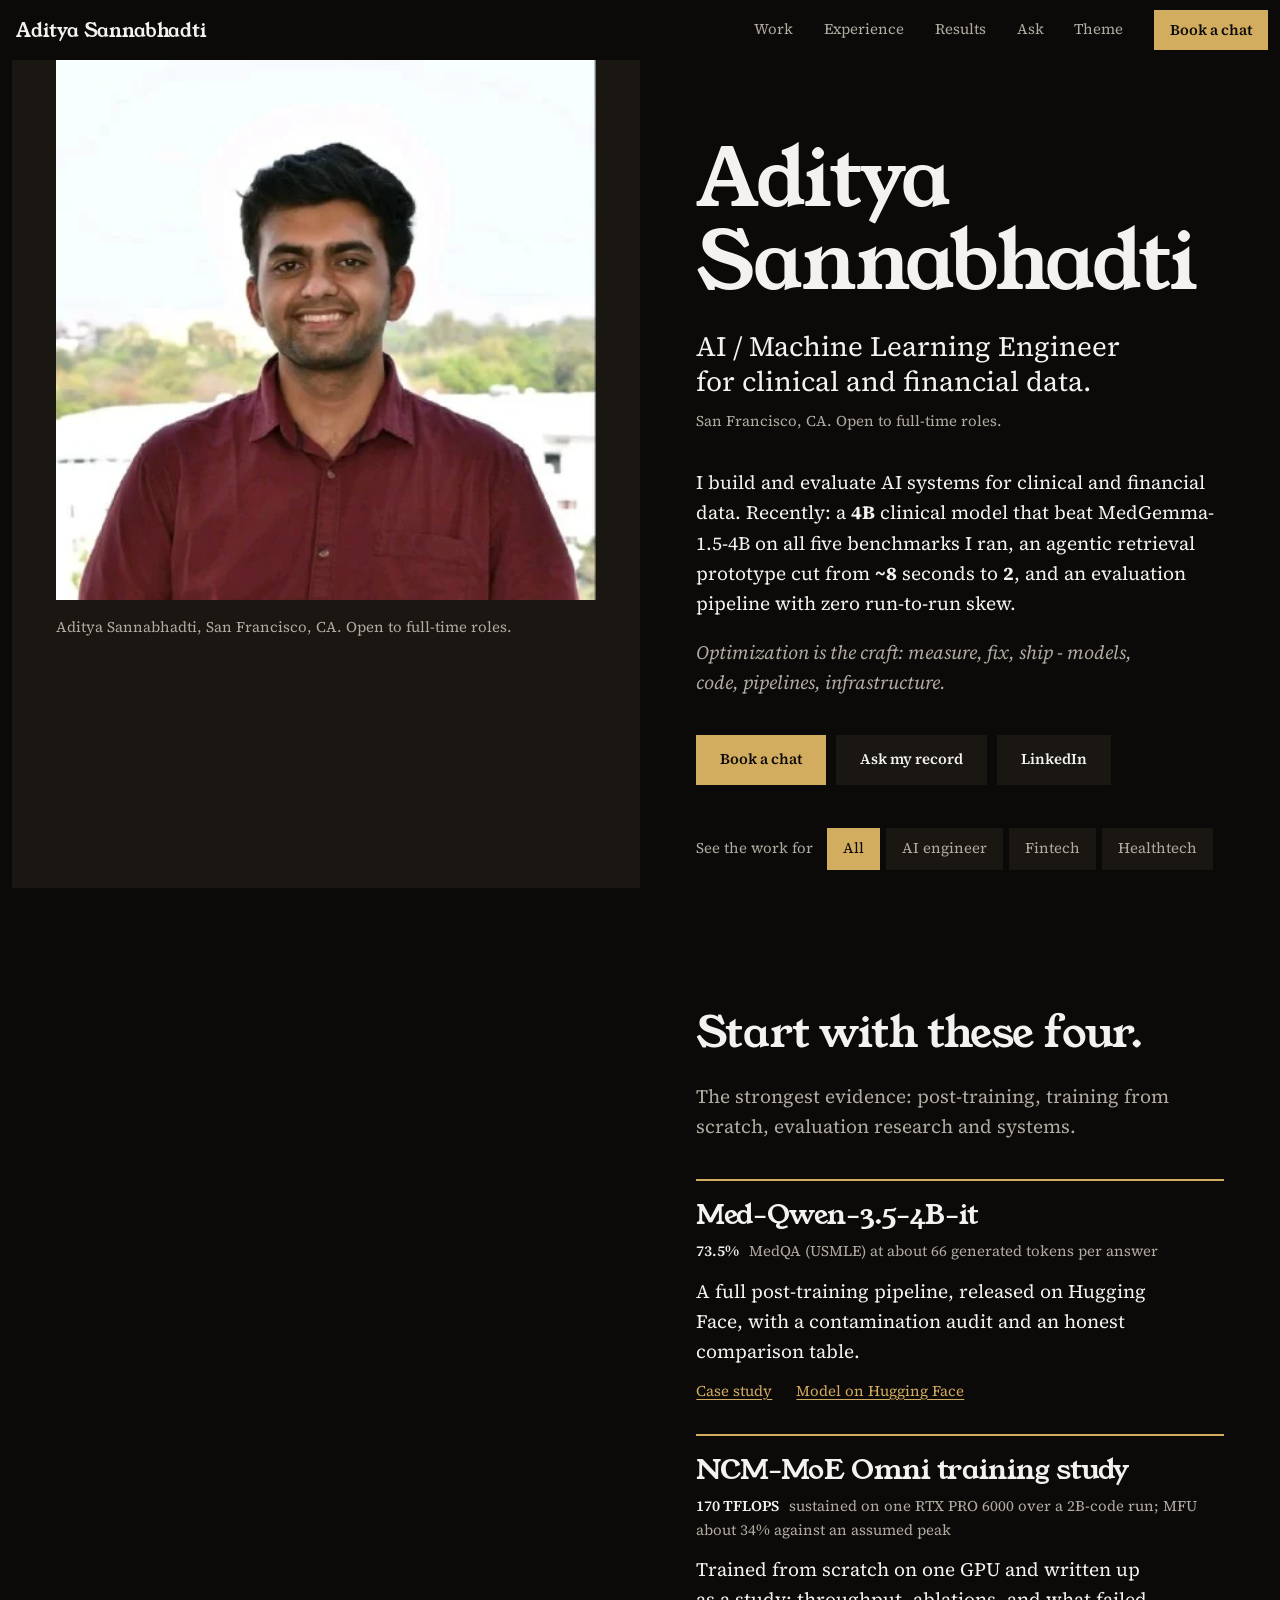
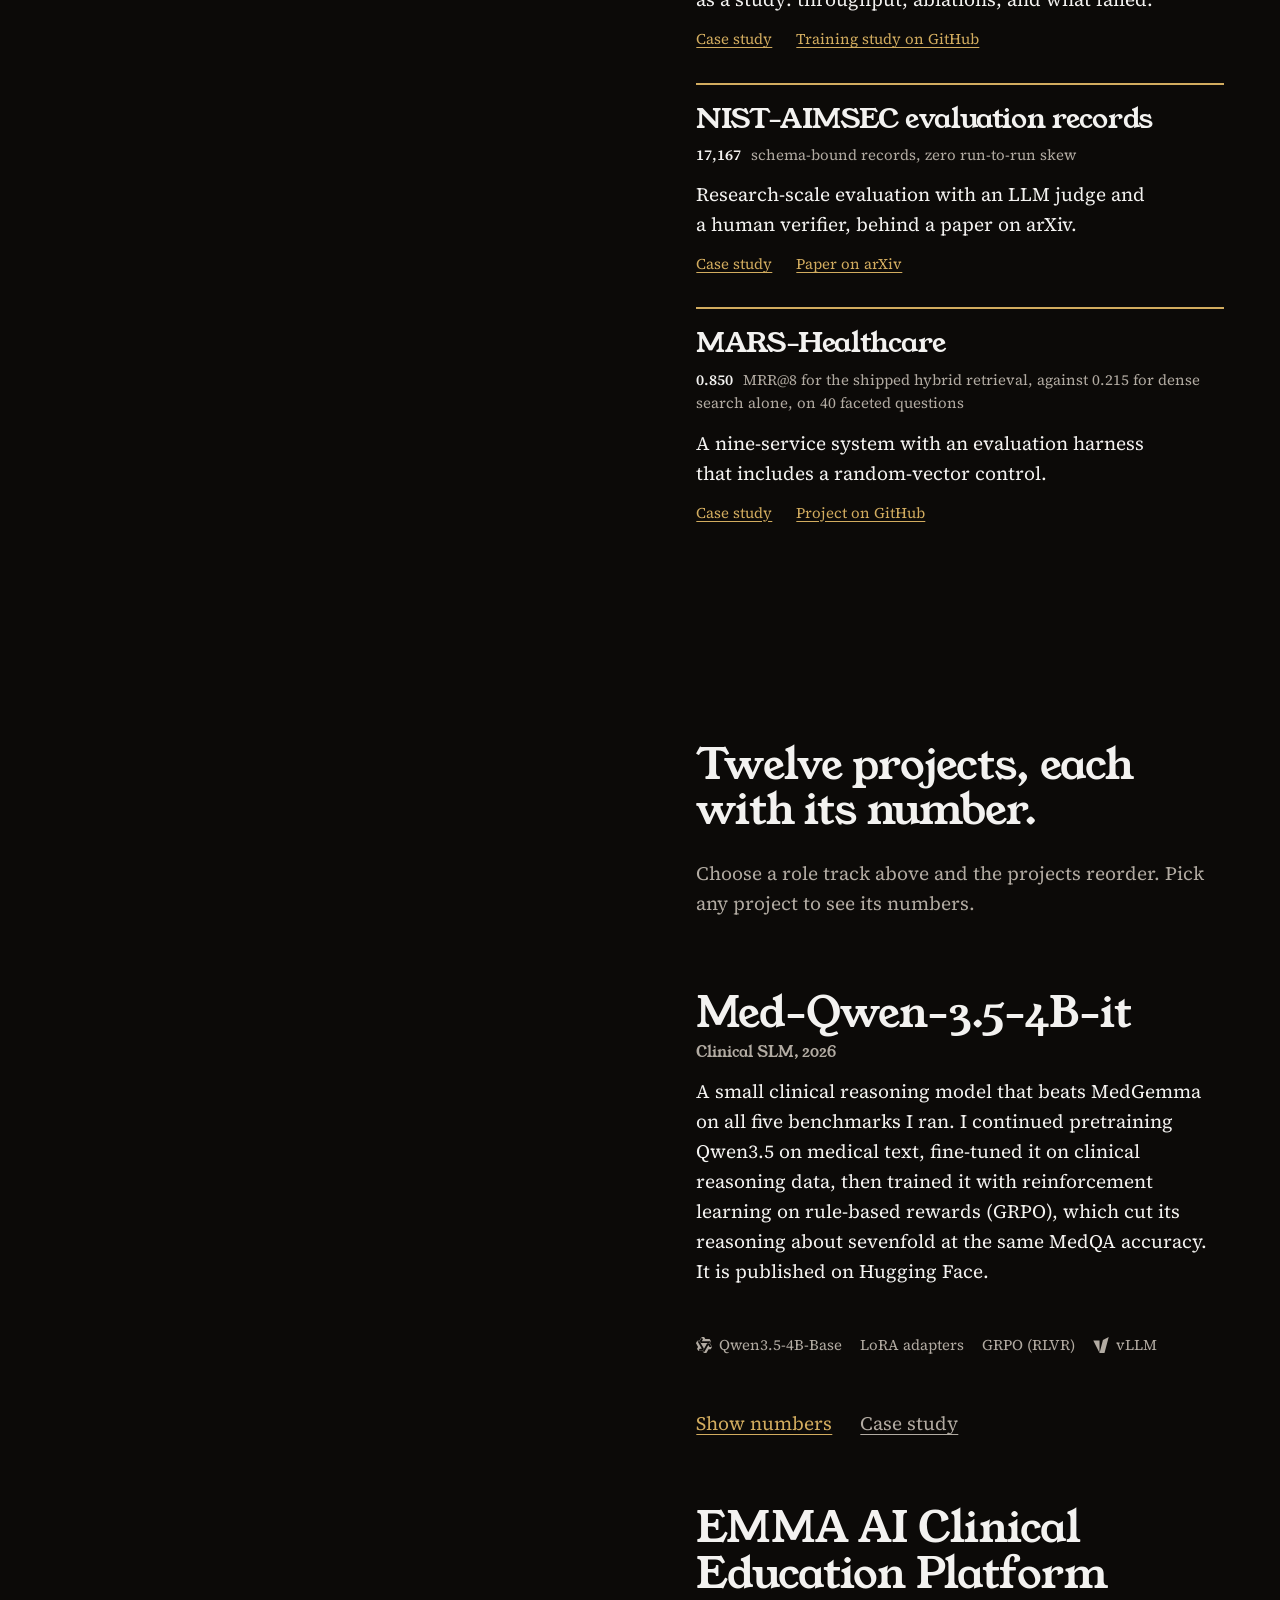
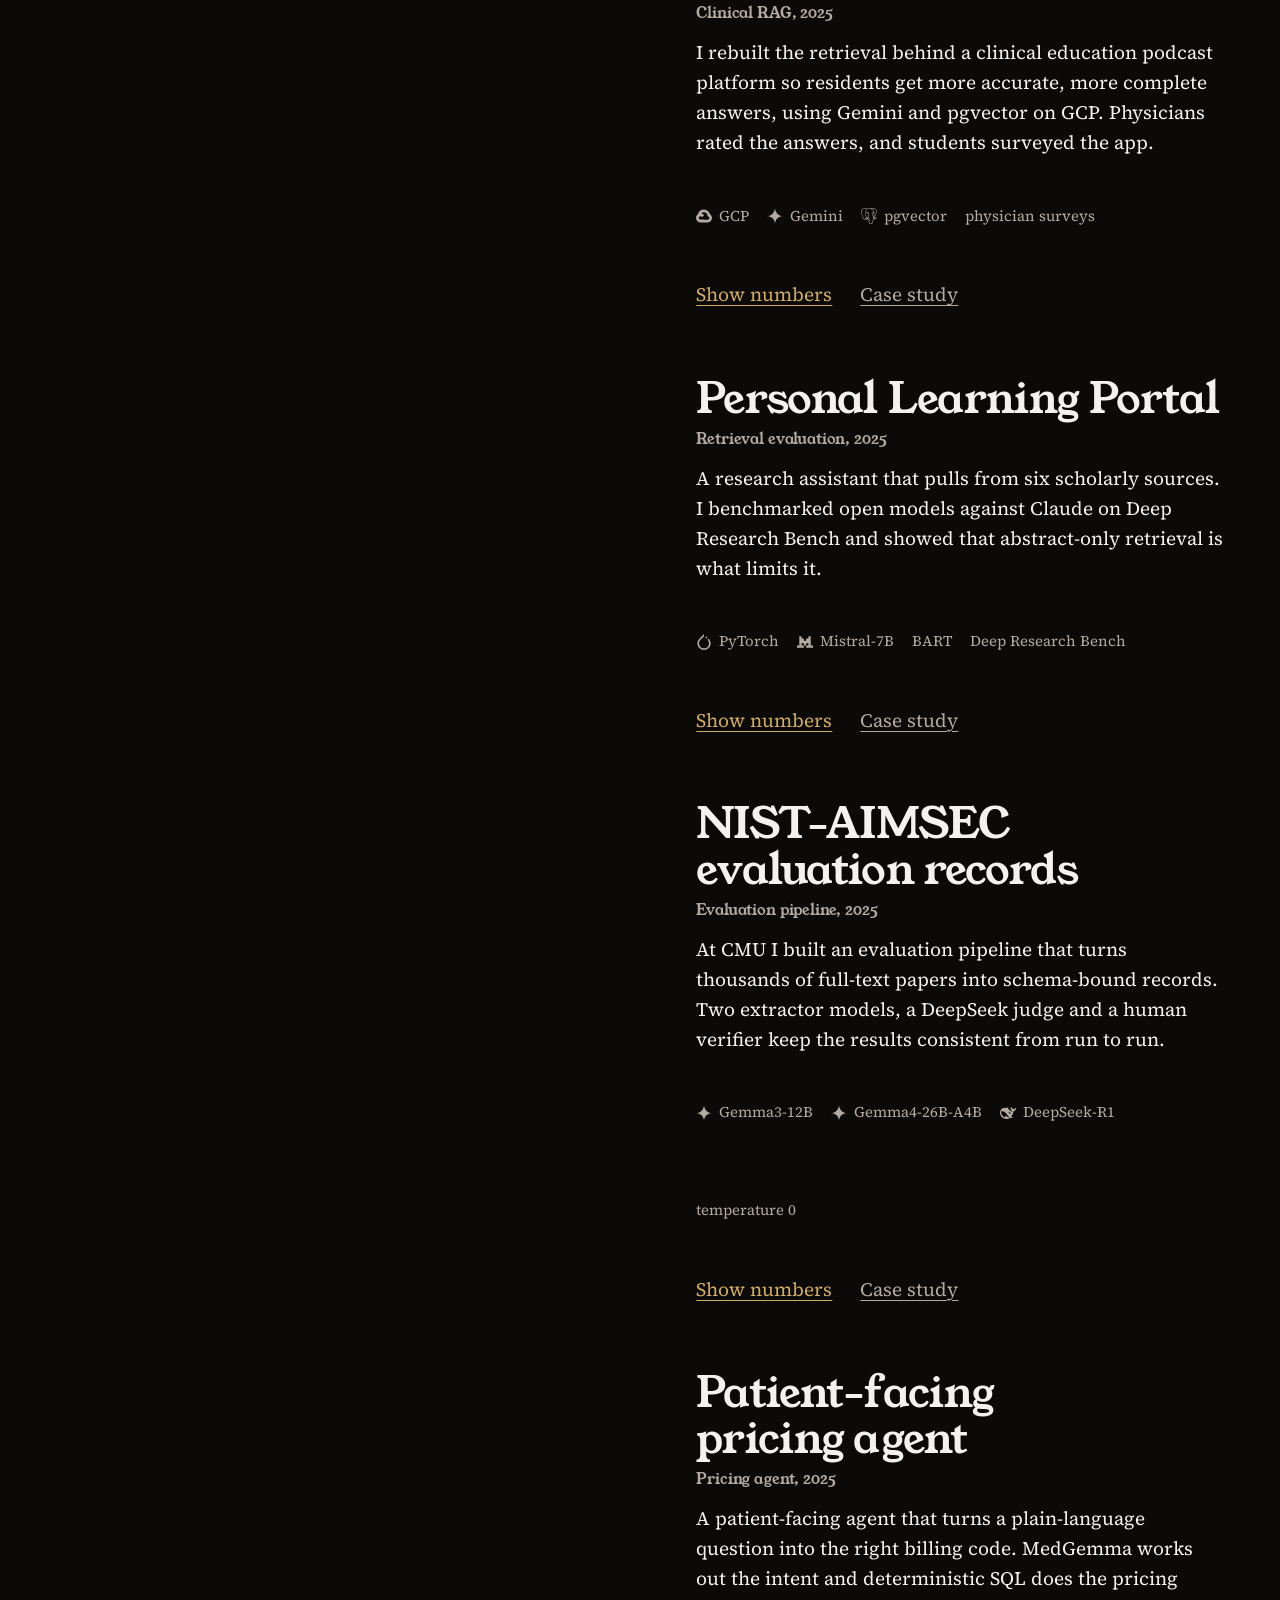
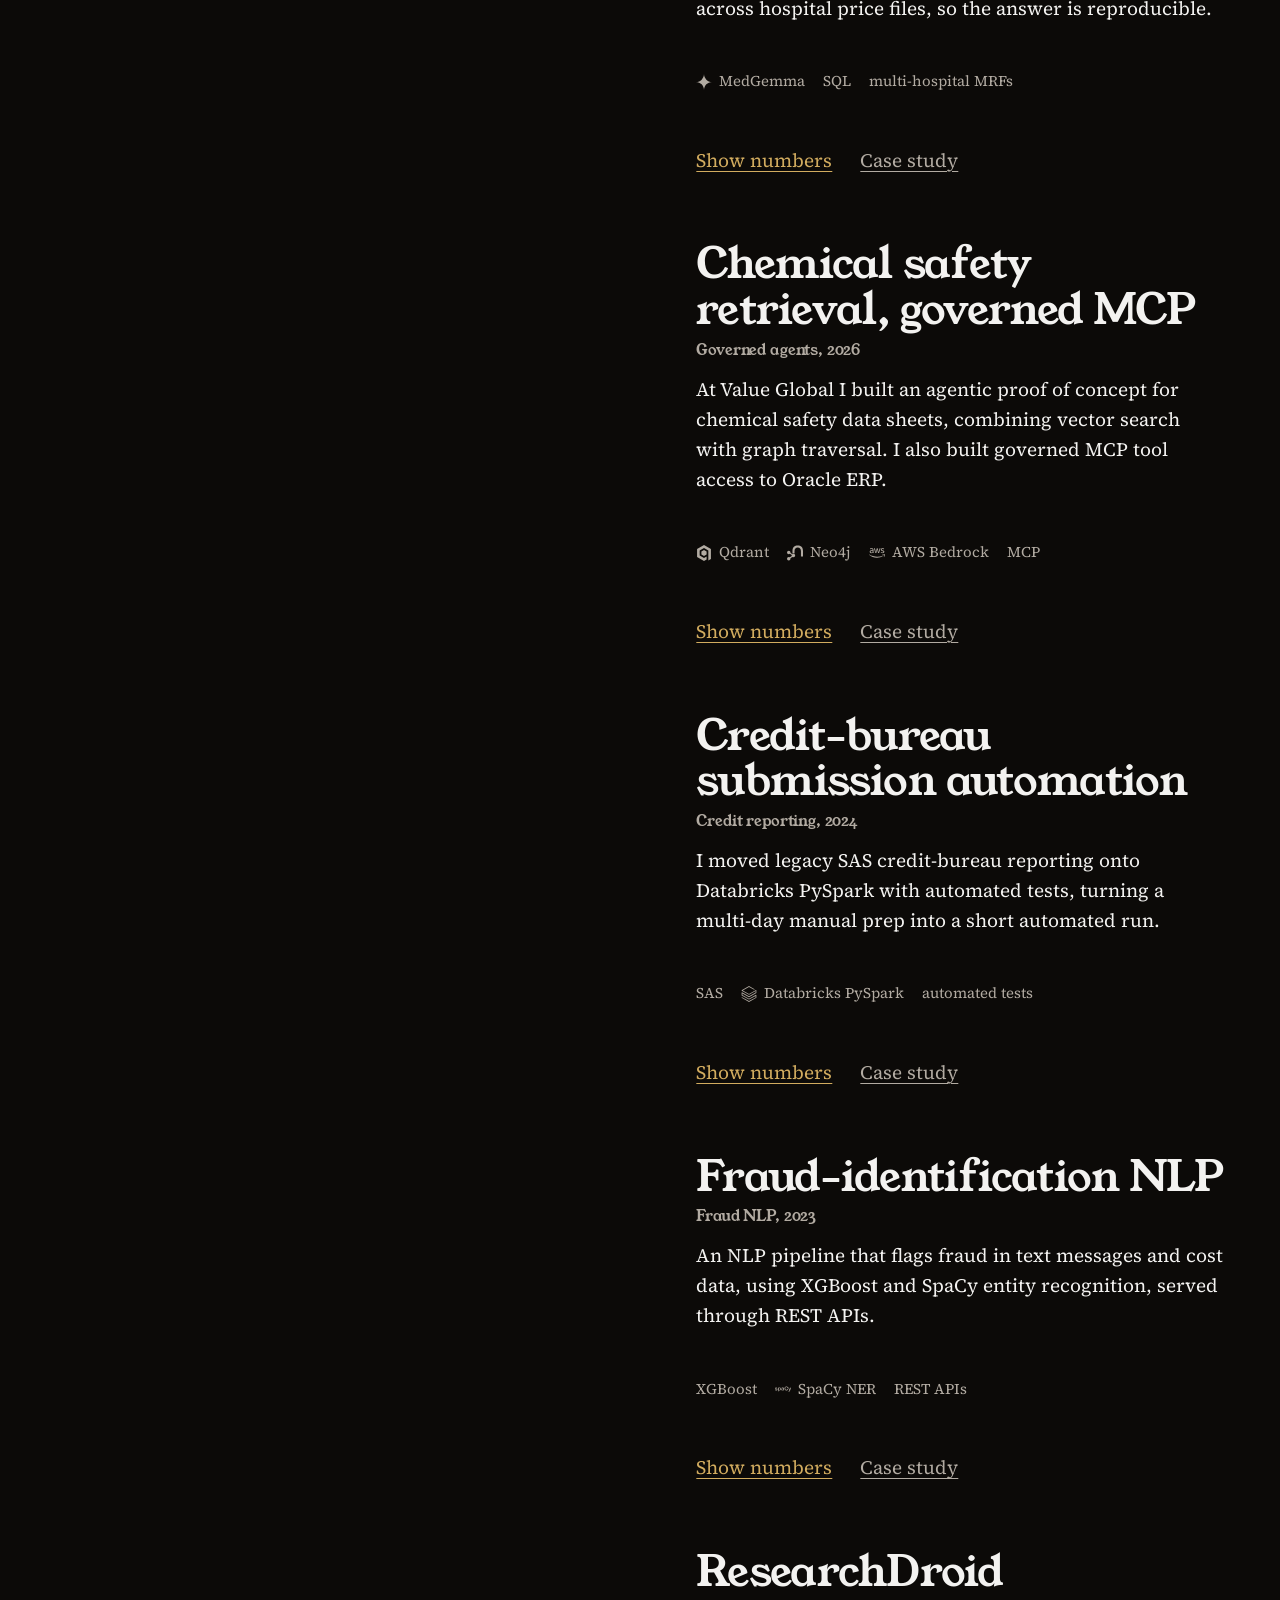
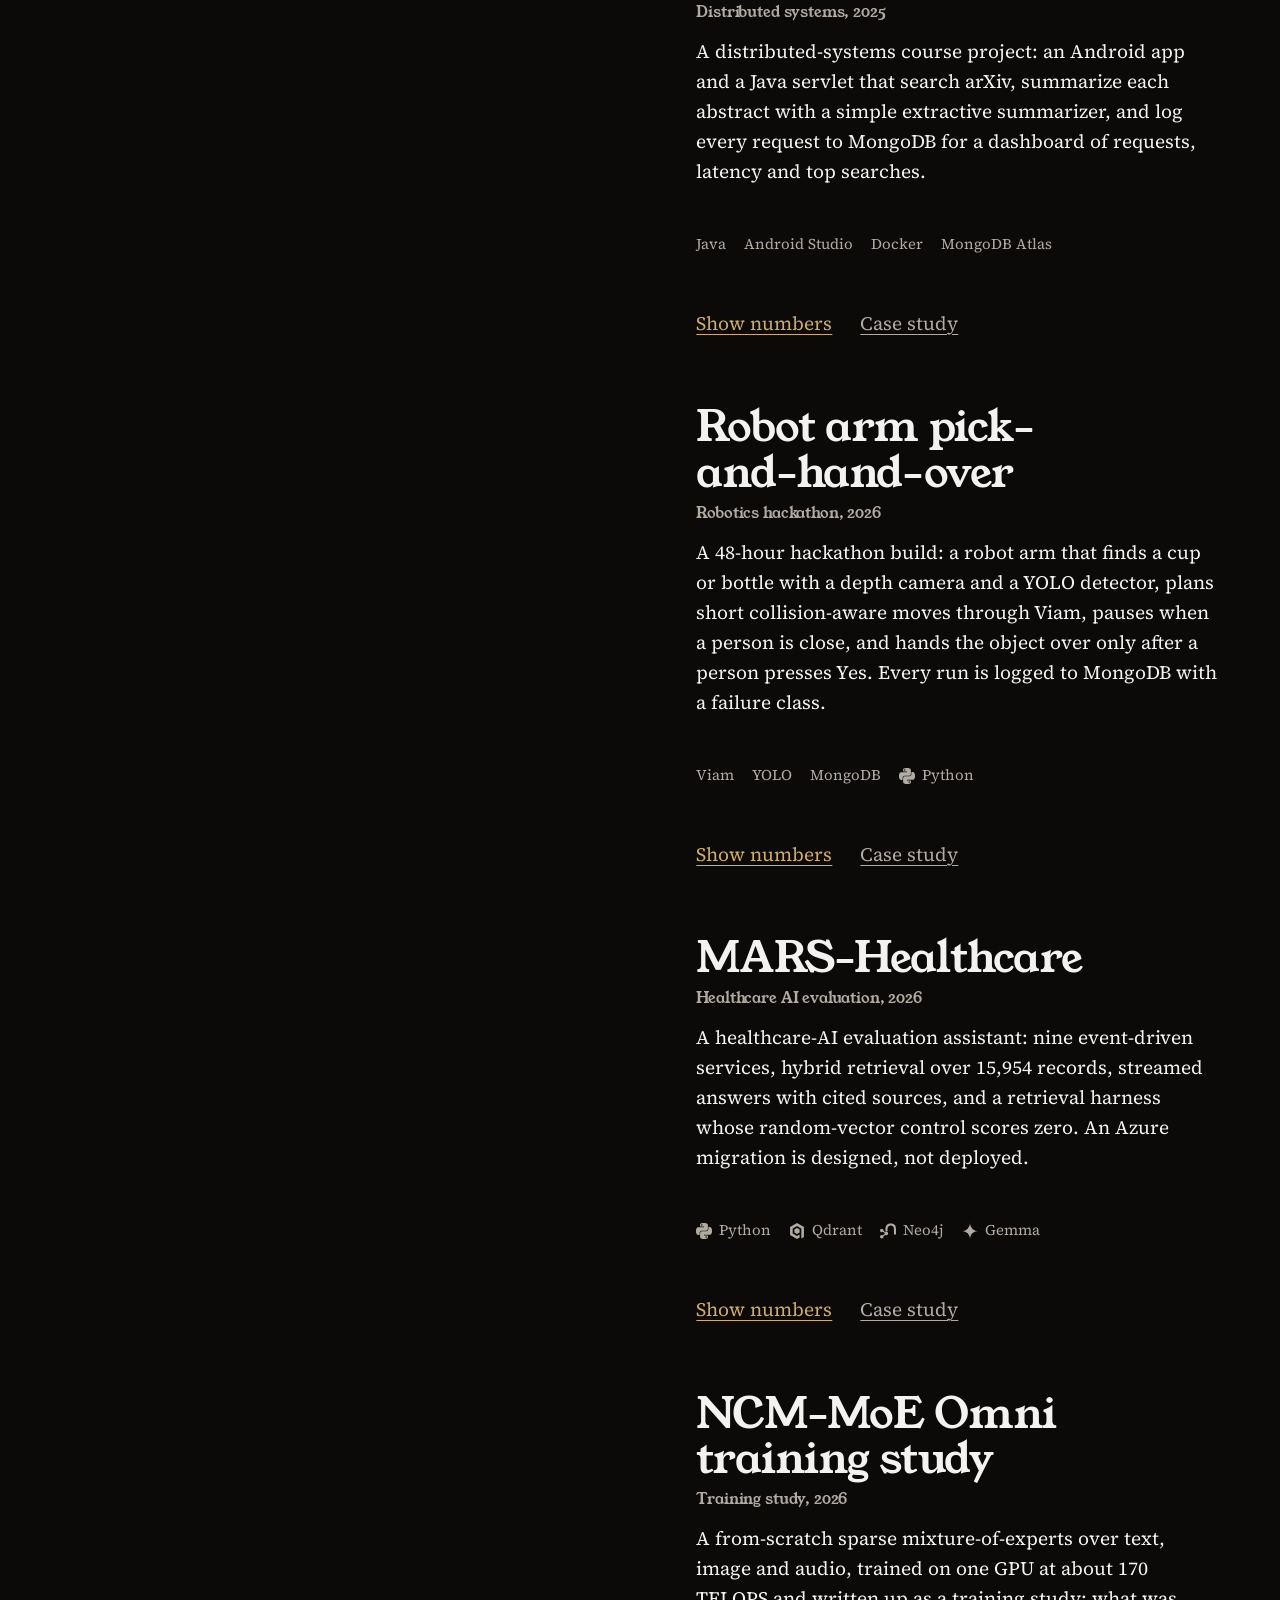
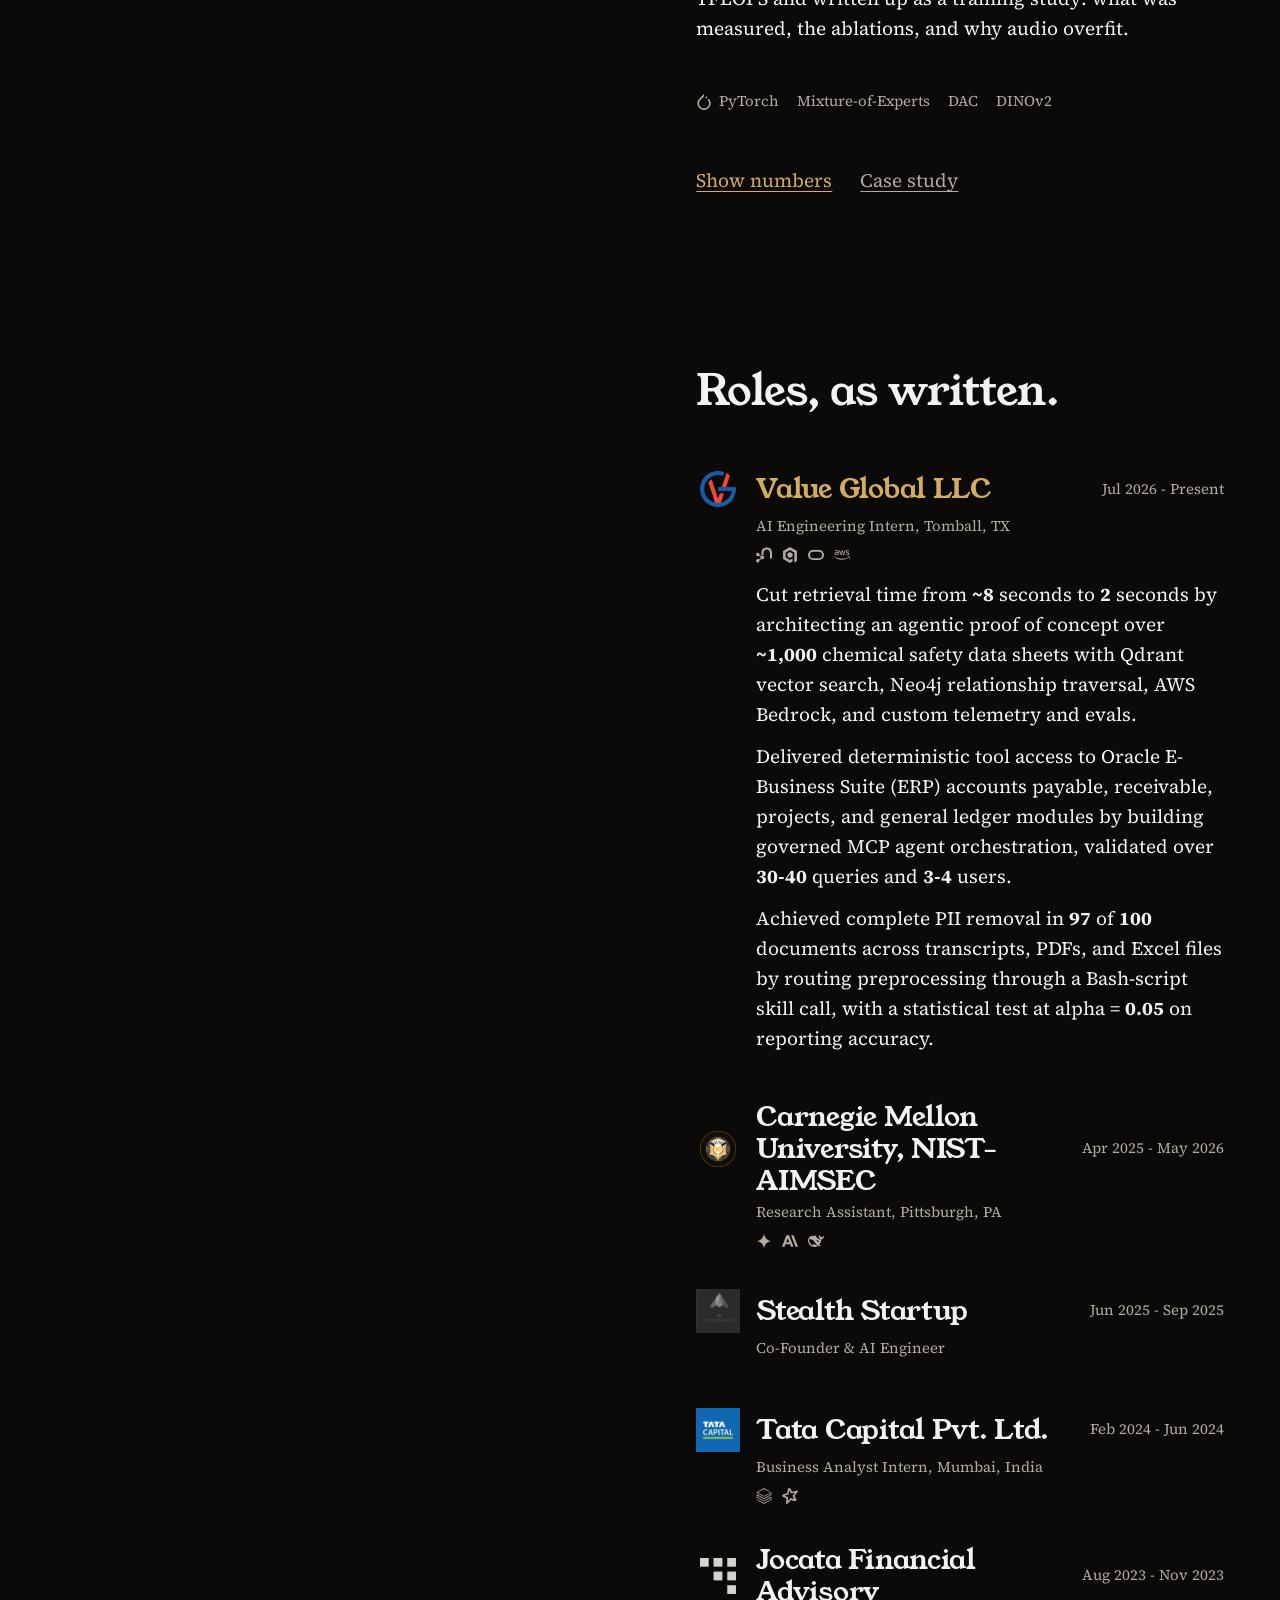
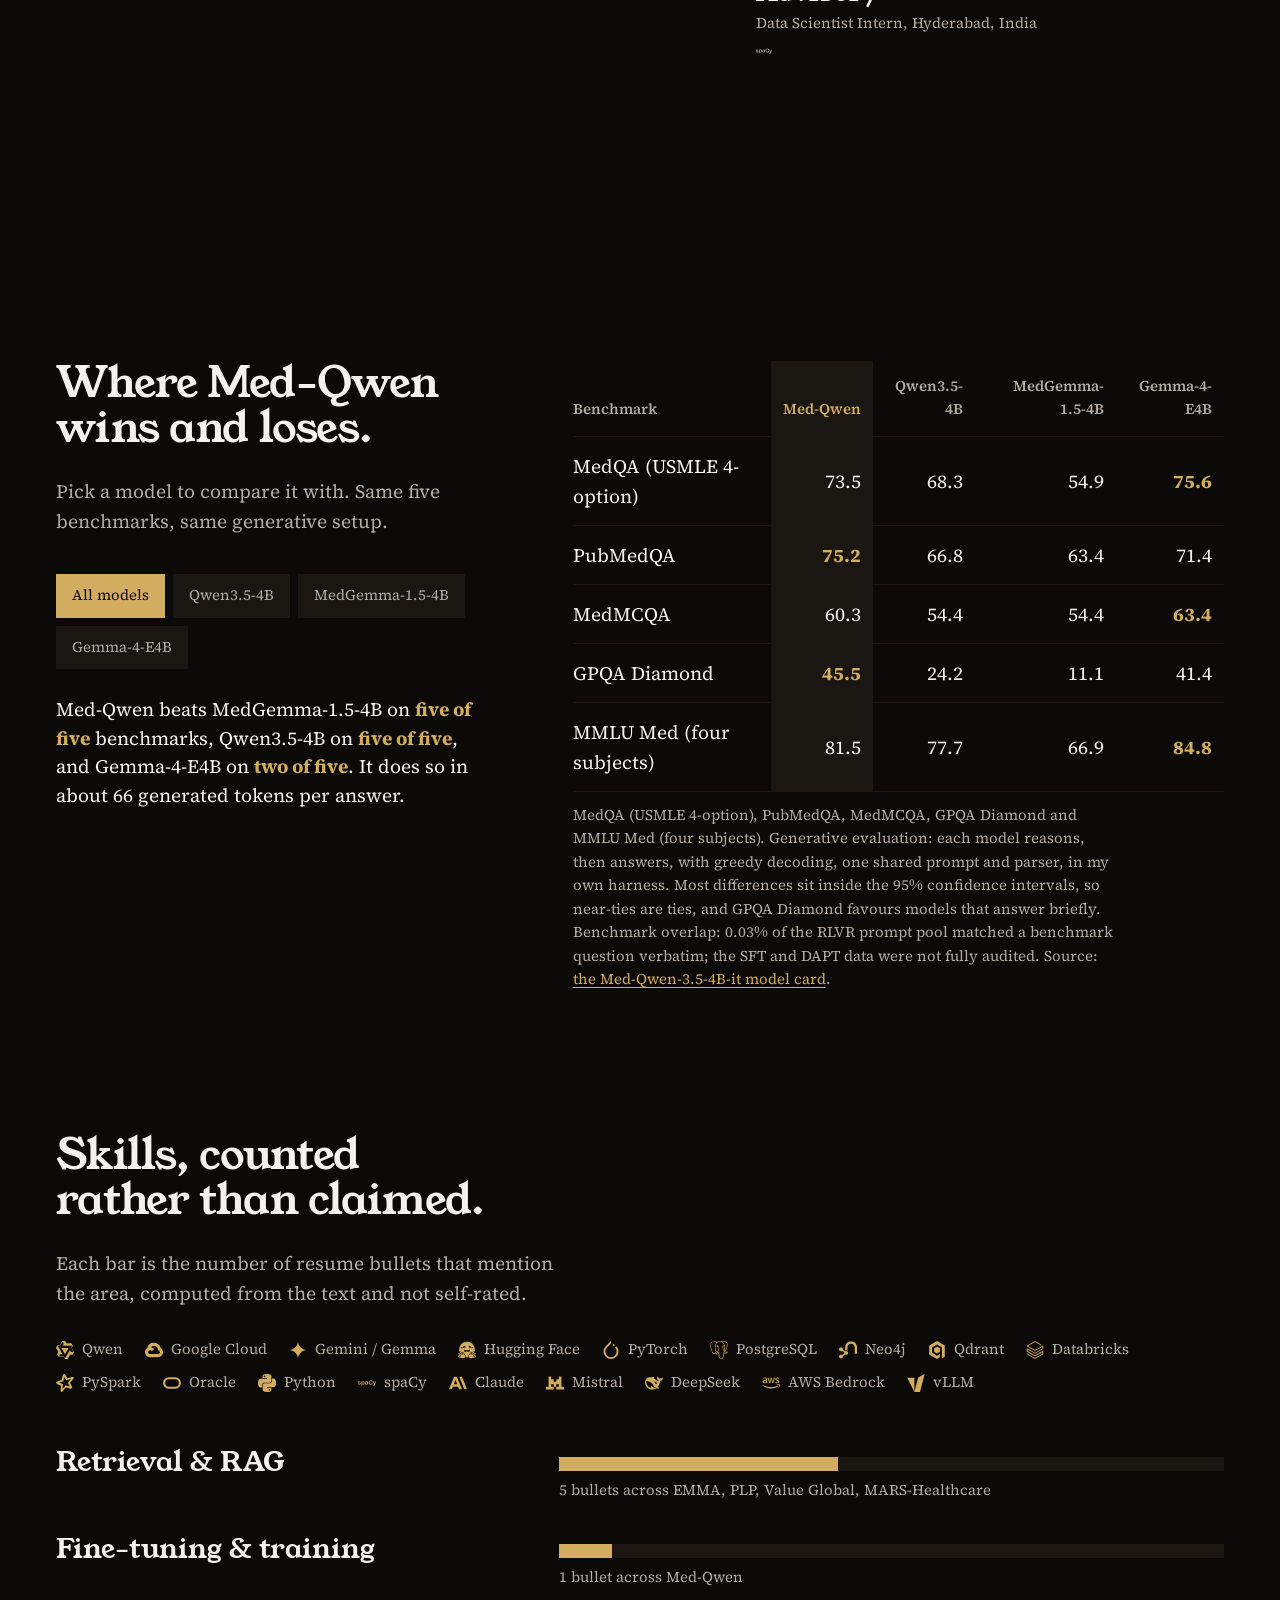
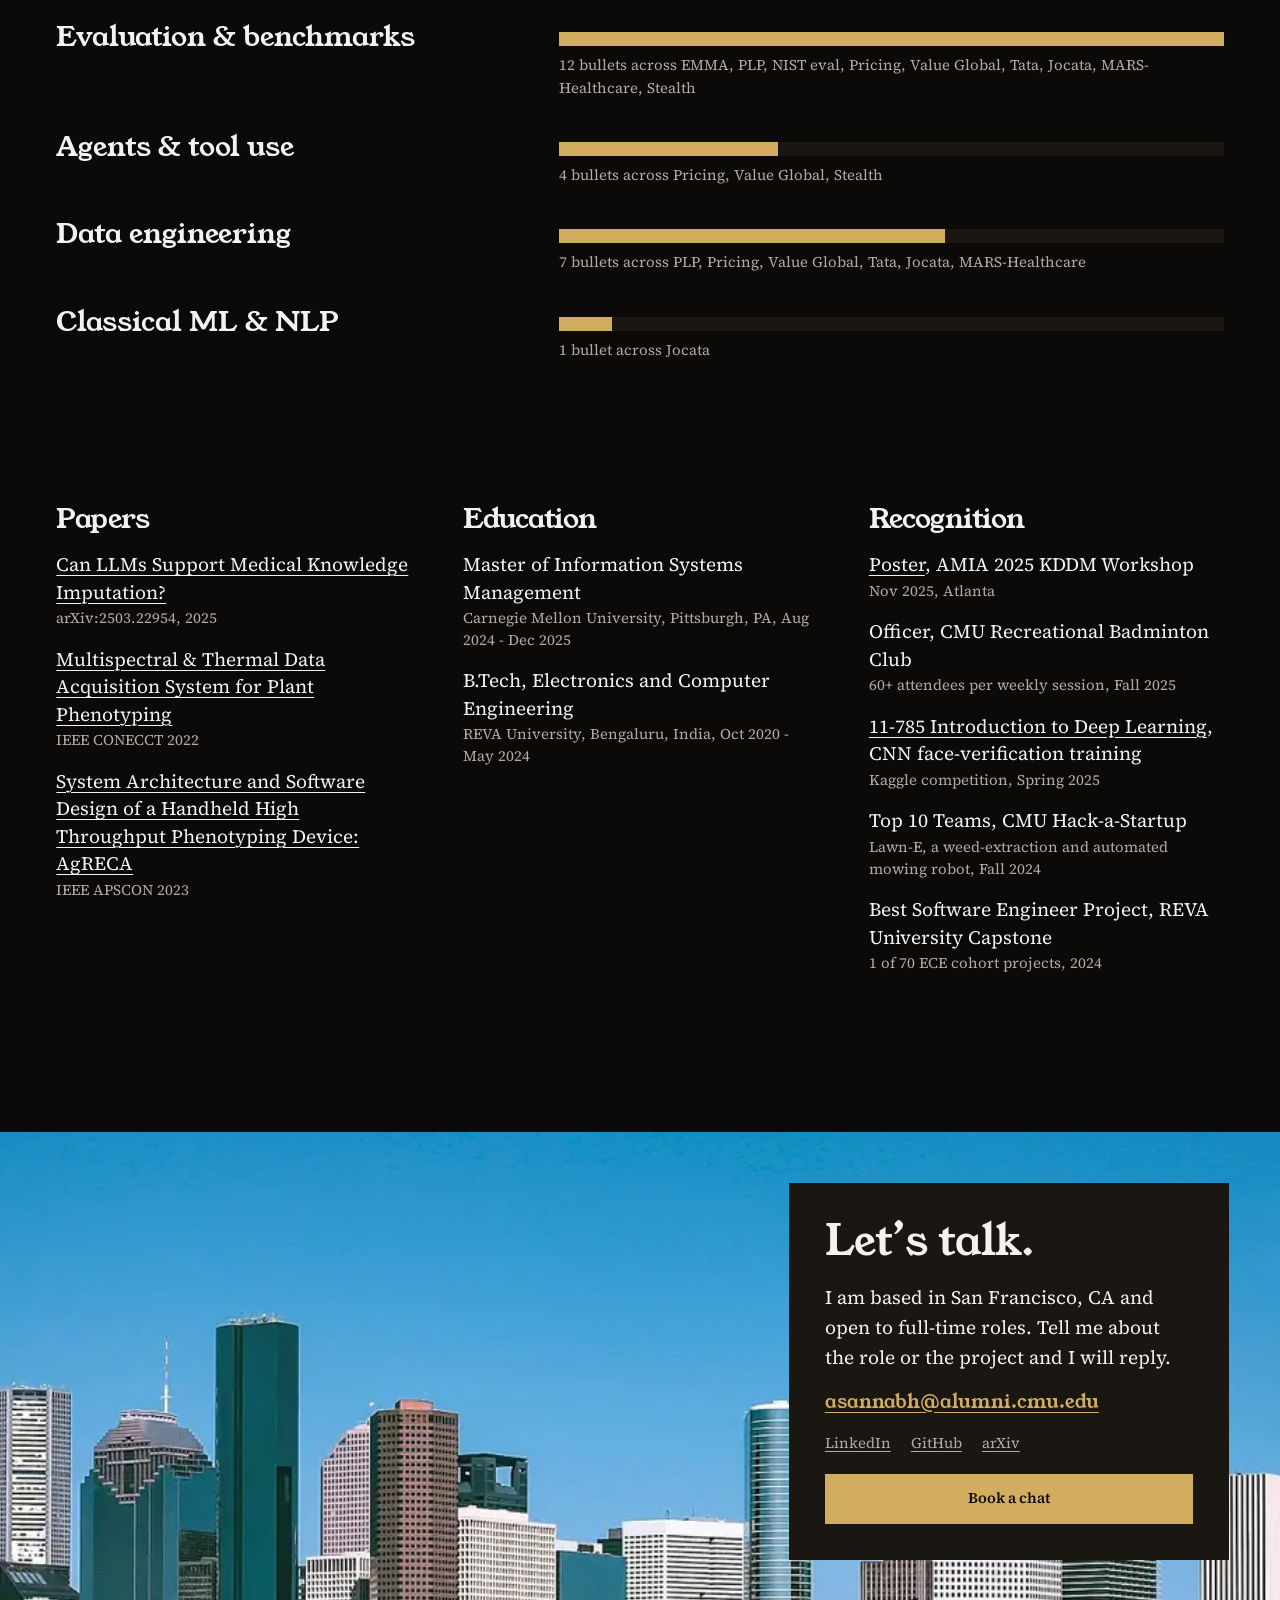
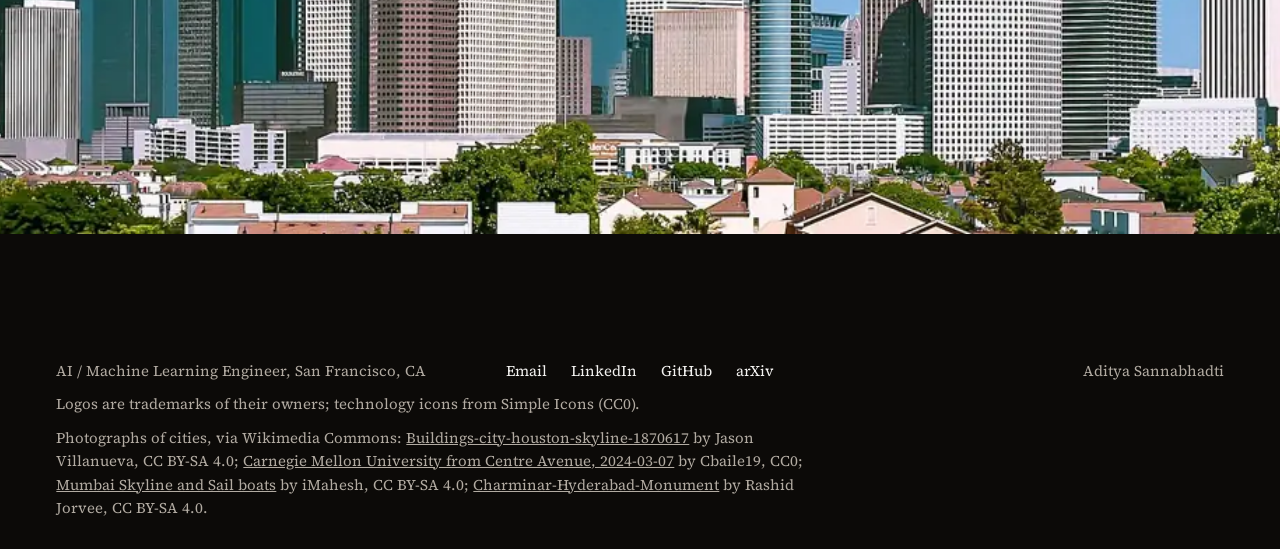
==== docs/index.html @ 8ee2d088 "Portfolio: highlight the four strongest projects above the full list" ====
<!doctype html>
<html lang="en"><head><meta charset="utf-8">
<meta name="viewport" content="width=device-width,initial-scale=1">
<title>Aditya Sannabhadti — AI / Machine Learning Engineer</title><meta name="description" content="AI engineer for clinical and financial data: production RAG, governed agents, evaluation and fine-tuning, each with the number it produced.">
<meta property="og:title" content="Aditya Sannabhadti — AI / Machine Learning Engineer"><meta property="og:description" content="AI engineer for clinical and financial data: production RAG, governed agents, evaluation and fine-tuning, each with the number it produced.">
<meta name="color-scheme" content="dark light"><meta name="theme-color" content="#0c0a08">
<link rel="icon" href="data:image/svg+xml,%3Csvg xmlns='http://www.w3.org/2000/svg' viewBox='0 0 32 32'%3E%3Crect width='32' height='32' fill='%230c0a08'/%3E%3Ctext x='16' y='22' text-anchor='middle' font-family='Georgia,serif' font-size='15' fill='%23d2ac5f'%3EAS%3C/text%3E%3C/svg%3E">
<link rel="preload" href="fonts/YoungSerif-normal.woff2" as="font" type="font/woff2" crossorigin>
<link rel="preload" href="fonts/SourceSerif4-normal.woff2" as="font" type="font/woff2" crossorigin>
<link rel="stylesheet" href="styles.css?v=c222f67a">
<script>document.documentElement.classList.add("js");try{var t=localStorage.getItem("th");if(t)document.documentElement.dataset.theme=t}catch(e){}</script>
</head><body class="home">
<header class="topbar"><a class="wm" href="index.html">Aditya Sannabhadti</a><nav aria-label="Main"><a class="wk" href="index.html#work">Work</a><a class="mh" href="index.html#experience">Experience</a><a class="mh" href="index.html#results">Results</a><a href="ask.html">Ask</a><button class="thm" id="tg" type="button" aria-label="Switch between dark and light">Theme</button><a class="btn p" href="contact.html">Book a chat</a></nav></header>
<main><div class="split">
<aside class="stage" aria-label="Portrait, and the figure or place for whatever you are reading"><div class="pane me on" data-pane="me"><figure><img src="me.webp" width="640" height="640" alt="Portrait of Aditya Sannabhadti" decoding="async" fetchpriority="high"><figcaption>Aditya Sannabhadti, San Francisco, CA. Open to full-time roles.</figcaption></figure></div><div class="pane" data-pane="w01" aria-hidden="true"><div class="fill"><span class="ttl">Med-Qwen-3.5-4B-it</span><div class="big">73.5%</div><p class="note">MedQA (USMLE) at about 66 generated tokens per answer</p><div class="vs" role="group" aria-label="Med-Qwen wins out of five benchmarks, per comparison model"><span class="k">Wins out of 5 benchmarks</span><div class="vr"><span class="vn">MedGemma-1.5-4B</span><span class="cells" aria-hidden="true"><i class="w"></i><i class="w"></i><i class="w"></i><i class="w"></i><i class="w"></i></span><b>5/5</b></div><div class="vr"><span class="vn">Gemma-4-E4B</span><span class="cells" aria-hidden="true"><i class="l"></i><i class="w"></i><i class="l"></i><i class="w"></i><i class="l"></i></span><b>2/5</b></div><div class="vr"><span class="vn">Qwen3.5-4B</span><span class="cells" aria-hidden="true"><i class="w"></i><i class="w"></i><i class="w"></i><i class="w"></i><i class="w"></i></span><b>5/5</b></div></div><div class="rl"><svg class="ch" viewBox="0 0 560 138" role="img" aria-label="reasoning tokens per answer (MedQA): 456 (SFT) to 66 (RLVR)"><text class="t" x="0" y="14">reasoning tokens per answer (MedQA)</text><text class="l" x="0" y="46">before</text><rect class="tr" x="168" y="30" width="314" height="22"/><rect class="bar" x="168" y="30" width="314.0" height="22" style="--i:0"/><text class="v" x="492" y="46">456 (SFT)</text><text class="l hot" x="0" y="86">after</text><rect class="tr" x="168" y="70" width="314" height="22"/><rect class="bar hot" x="168" y="70" width="45.4" height="22" style="--i:1"/><text class="v" x="492" y="86">66 (RLVR)</text><text class="n" x="0" y="132">same MedQA accuracy: 73.2% SFT, 73.5% RLVR; my own evaluation harness</text></svg></div></div></div><div class="pane" data-pane="w02" aria-hidden="true"><div class="fill"><span class="ttl">EMMA AI Clinical Education Platform</span><div class="big">+25%</div><p class="note">physician-rated accuracy + completeness</p><svg class="ch" viewBox="0 0 560 178" role="img" aria-label="EMMA evidence base"><text class="t" x="0" y="14">EMMA · evidence base</text><text class="l hot" x="0" y="46">students surveyed</text><rect class="tr" x="168" y="30" width="314" height="22"/><rect class="bar hot" x="168" y="30" width="301.4" height="22" style="--i:0"/><text class="v" x="492" y="46">48</text><text class="l" x="0" y="86">20 contexts</text><rect class="tr" x="168" y="70" width="314" height="22"/><rect class="bar" x="168" y="70" width="125.6" height="22" style="--i:1"/><text class="v" x="492" y="86">20</text><text class="l" x="0" y="126">physician surveys</text><rect class="tr" x="168" y="110" width="314" height="22"/><rect class="bar" x="168" y="110" width="12.6" height="22" style="--i:2"/><text class="v" x="492" y="126">2</text><text class="n" x="0" y="172">+25% comes from the two physician surveys</text></svg></div></div><div class="pane" data-pane="w03" aria-hidden="true"><div class="fill"><span class="ttl">Personal Learning Portal</span><div class="big">0.0668 vs 0.4201</div><p class="note">RACE: Mistral-7B vs Claude Sonnet 3.7</p><svg class="ch" viewBox="0 0 560 138" role="img" aria-label="RACE · 15 Deep Research Bench queries"><text class="t" x="0" y="14">RACE · 15 Deep Research Bench queries</text><text class="l hot" x="0" y="46">Claude Sonnet 3.7</text><rect class="tr" x="168" y="30" width="314" height="22"/><rect class="bar hot" x="168" y="30" width="314.0" height="22" style="--i:0"/><text class="v" x="492" y="46">0.4201</text><text class="l" x="0" y="86">Mistral-7B + BART</text><rect class="tr" x="168" y="70" width="314" height="22"/><rect class="bar" x="168" y="70" width="49.9" height="22" style="--i:1"/><text class="v" x="492" y="86">0.0668</text><text class="n" x="0" y="132">abstract-only retrieval limited the pipeline</text></svg></div></div><div class="pane" data-pane="w04" aria-hidden="true"><div class="fill"><span class="ttl">NIST-AIMSEC evaluation records</span><div class="big">17,167</div><p class="note">schema-bound records, zero run-to-run skew</p><svg class="ch" viewBox="0 0 560 178" role="img" aria-label="NIST-AIMSEC evaluation corpus"><text class="t" x="0" y="14">NIST-AIMSEC evaluation corpus</text><text class="l" x="0" y="46">inclusion list</text><rect class="tr" x="168" y="30" width="314" height="22"/><rect class="bar" x="168" y="30" width="314.0" height="22" style="--i:0"/><text class="v" x="492" y="46">28,023</text><text class="l hot" x="0" y="86">records</text><rect class="tr" x="168" y="70" width="314" height="22"/><rect class="bar hot" x="168" y="70" width="192.4" height="22" style="--i:1"/><text class="v" x="492" y="86">17,167</text><text class="l" x="0" y="126">full-text papers</text><rect class="tr" x="168" y="110" width="314" height="22"/><rect class="bar" x="168" y="110" width="178.7" height="22" style="--i:2"/><text class="v" x="492" y="126">15,944</text><text class="n" x="0" y="172">zero run-to-run skew over 10 repeats</text></svg></div></div><div class="pane" data-pane="w05" aria-hidden="true"><div class="fill"><span class="ttl">Patient-facing pricing agent</span><div class="big">82% → 91%</div><p class="note">CPT/HCPCS selection over 465 synthetic queries</p><svg class="ch" viewBox="0 0 560 138" role="img" aria-label="CPT/HCPCS code selection (%): 82% to 91%"><text class="t" x="0" y="14">CPT/HCPCS code selection (%)</text><text class="l" x="0" y="46">before</text><rect class="tr" x="168" y="30" width="314" height="22"/><rect class="bar" x="168" y="30" width="257.5" height="22" style="--i:0"/><text class="v" x="492" y="46">82%</text><text class="l hot" x="0" y="86">after</text><rect class="tr" x="168" y="70" width="314" height="22"/><rect class="bar hot" x="168" y="70" width="285.7" height="22" style="--i:1"/><text class="v" x="492" y="86">91%</text><text class="n" x="0" y="132">465 synthetic queries</text></svg></div></div><div class="pane" data-pane="w06" aria-hidden="true"><div class="fill"><span class="ttl">Chemical safety retrieval, governed MCP</span><div class="big">~8s → 2s</div><p class="note">over ~1,000 safety data sheets; PII removed in 97/100 documents</p><svg class="ch" viewBox="0 0 560 138" role="img" aria-label="retrieval time (seconds): ~8 s to 2 s"><text class="t" x="0" y="14">retrieval time (seconds)</text><text class="l" x="0" y="46">before</text><rect class="tr" x="168" y="30" width="314" height="22"/><rect class="bar" x="168" y="30" width="314.0" height="22" style="--i:0"/><text class="v" x="492" y="46">~8 s</text><text class="l hot" x="0" y="86">after</text><rect class="tr" x="168" y="70" width="314" height="22"/><rect class="bar hot" x="168" y="70" width="78.5" height="22" style="--i:1"/><text class="v" x="492" y="86">2 s</text><text class="n" x="0" y="132">~1,000 chemical safety data sheets</text></svg></div></div><div class="pane" data-pane="w07" aria-hidden="true"><div class="fill"><span class="ttl">Credit-bureau submission automation</span><div class="big">3 days → 2 hours</div><p class="note">credit-bureau submission prep</p><svg class="ch" viewBox="0 0 560 138" role="img" aria-label="credit-bureau submission prep (hours): 3 days to 2 hours"><text class="t" x="0" y="14">credit-bureau submission prep (hours)</text><text class="l" x="0" y="46">before</text><rect class="tr" x="168" y="30" width="314" height="22"/><rect class="bar" x="168" y="30" width="314.0" height="22" style="--i:0"/><text class="v" x="492" y="46">3 days</text><text class="l hot" x="0" y="86">after</text><rect class="tr" x="168" y="70" width="314" height="22"/><rect class="bar hot" x="168" y="70" width="8.7" height="22" style="--i:1"/><text class="v" x="492" y="86">2 hours</text><text class="n" x="0" y="132">3 days drawn as 72 hours, to scale</text></svg></div></div><div class="pane" data-pane="w08" aria-hidden="true"><div class="fill"><span class="ttl">Fraud-identification NLP</span><div class="big">0.86</div><p class="note">fraud identification F1</p><svg class="ch" viewBox="0 0 560 98" role="img" aria-label="fraud identification · F1"><text class="t" x="0" y="14">fraud identification · F1</text><text class="l hot" x="0" y="46">F1</text><rect class="tr" x="168" y="30" width="314" height="22"/><rect class="bar hot" x="168" y="30" width="270.0" height="22" style="--i:0"/><text class="v" x="492" y="46">0.86</text><text class="n" x="0" y="92">scale 0 to 1</text></svg></div></div><div class="pane" data-pane="w09" aria-hidden="true"><div class="fill"><span class="ttl">ResearchDroid</span><div class="big">3 tiers</div><p class="note">Android client, Java servlet on Tomcat, MongoDB Atlas, with the arXiv API behind it</p><svg class="ch" viewBox="0 0 560 178" role="img" aria-label="ResearchDroid per-request figures"><text class="t" x="0" y="14">ResearchDroid · per request</text><text class="l hot" x="0" y="46">fields logged per request</text><rect class="tr" x="168" y="30" width="314" height="22"/><rect class="bar hot" x="168" y="30" width="219.8" height="22" style="--i:0"/><text class="v" x="492" y="46">7</text><text class="l" x="0" y="86">papers per search</text><rect class="tr" x="168" y="70" width="314" height="22"/><rect class="bar" x="168" y="70" width="157.0" height="22" style="--i:1"/><text class="v" x="492" y="86">5</text><text class="l" x="0" y="126">summary sentences per paper</text><rect class="tr" x="168" y="110" width="314" height="22"/><rect class="bar" x="168" y="110" width="62.8" height="22" style="--i:2"/><text class="v" x="492" y="126">2</text><text class="n" x="0" y="172">every request is logged and shown on a dashboard</text></svg></div></div><div class="pane" data-pane="w10" aria-hidden="true"><div class="fill"><span class="ttl">Robot arm pick-and-hand-over</span><div class="big">9 of 24</div><p class="note">logged live runs lifted the object, mostly tuning runs on the last day</p><svg class="ch" viewBox="0 0 560 218" role="img" aria-label="Robot arm logged runs by outcome"><text class="t" x="0" y="14">24 logged live runs · outcome</text><text class="l hot" x="0" y="46">lifted the object</text><rect class="tr" x="168" y="30" width="314" height="22"/><rect class="bar hot" x="168" y="30" width="235.5" height="22" style="--i:0"/><text class="v" x="492" y="46">9</text><text class="l" x="0" y="86">stopped by the operator</text><rect class="tr" x="168" y="70" width="314" height="22"/><rect class="bar" x="168" y="70" width="235.5" height="22" style="--i:1"/><text class="v" x="492" y="86">9</text><text class="l" x="0" y="126">other failures</text><rect class="tr" x="168" y="110" width="314" height="22"/><rect class="bar" x="168" y="110" width="78.5" height="22" style="--i:2"/><text class="v" x="492" y="126">3</text><text class="l" x="0" y="166">errors</text><rect class="tr" x="168" y="150" width="314" height="22"/><rect class="bar" x="168" y="150" width="78.5" height="22" style="--i:3"/><text class="v" x="492" y="166">3</text><text class="n" x="0" y="212">mostly tuning runs on the last day, not a benchmark</text></svg></div></div><div class="pane" data-pane="w11" aria-hidden="true"><div class="fill"><span class="ttl">MARS-Healthcare</span><div class="big">0.850</div><p class="note">MRR@8 for the shipped hybrid retrieval, against 0.215 for dense search alone, on 40 faceted questions</p><svg class="ch" viewBox="0 0 560 218" role="img" aria-label="MARS-Healthcare retrieval scores"><text class="t" x="0" y="14">MARS-Healthcare · MRR@8 on 40 faceted questions</text><text class="l" x="0" y="46">hybrid, depth 20</text><rect class="tr" x="168" y="30" width="314" height="22"/><rect class="bar" x="168" y="30" width="302.4" height="22" style="--i:0"/><text class="v" x="492" y="46">0.963</text><text class="l hot" x="0" y="86">hybrid, 8 answer slots</text><rect class="tr" x="168" y="70" width="314" height="22"/><rect class="bar hot" x="168" y="70" width="266.9" height="22" style="--i:1"/><text class="v" x="492" y="86">0.850</text><text class="l" x="0" y="126">dense search alone</text><rect class="tr" x="168" y="110" width="314" height="22"/><rect class="bar" x="168" y="110" width="67.5" height="22" style="--i:2"/><text class="v" x="492" y="126">0.215</text><text class="l" x="0" y="166">random-vector control</text><rect class="tr" x="168" y="150" width="314" height="22"/><rect class="bar" x="168" y="150" width="3.0" height="22" style="--i:3"/><text class="v" x="492" y="166">0.000</text><text class="n" x="0" y="212">the gold is built from SQL filters, so this measures filter fidelity, not answer quality</text></svg></div></div><div class="pane" data-pane="w12" aria-hidden="true"><div class="fill"><span class="ttl">NCM-MoE Omni training study</span><div class="big">170 TFLOPS</div><p class="note">sustained on one RTX PRO 6000 over a 2B-code run; MFU about 34% against an assumed peak</p><svg class="ch" viewBox="0 0 560 298" role="img" aria-label="NCM-MoE held-out cross-entropy"><text class="t" x="0" y="14">NCM-MoE · held-out CE at the end of the run (lower is better)</text><text class="l" x="0" y="46">text, baseline</text><rect class="tr" x="168" y="30" width="314" height="22"/><rect class="bar" x="168" y="30" width="279.7" height="22" style="--i:0"/><text class="v" x="492" y="46">4.90</text><text class="l" x="0" y="86">image, baseline</text><rect class="tr" x="168" y="70" width="314" height="22"/><rect class="bar" x="168" y="70" width="235.2" height="22" style="--i:1"/><text class="v" x="492" y="86">4.12</text><text class="l hot" x="0" y="126">text, model</text><rect class="tr" x="168" y="110" width="314" height="22"/><rect class="bar hot" x="168" y="110" width="190.7" height="22" style="--i:2"/><text class="v" x="492" y="126">3.34</text><text class="l" x="0" y="166">audio, baseline</text><rect class="tr" x="168" y="150" width="314" height="22"/><rect class="bar" x="168" y="150" width="143.9" height="22" style="--i:3"/><text class="v" x="492" y="166">2.52</text><text class="l" x="0" y="206">audio, model</text><rect class="tr" x="168" y="190" width="314" height="22"/><rect class="bar" x="168" y="190" width="101.6" height="22" style="--i:4"/><text class="v" x="492" y="206">1.78</text><text class="l hot" x="0" y="246">image, model</text><rect class="tr" x="168" y="230" width="314" height="22"/><rect class="bar hot" x="168" y="230" width="100.5" height="22" style="--i:5"/><text class="v" x="492" y="246">1.76</text><text class="n" x="0" y="292">audio overfit: held-out CE rose from 1.52 at step 753 to 1.78</text></svg></div></div><div class="pane" data-pane="houston" aria-hidden="true"><figure><img src="places/houston.webp" width="1500" height="1000" alt="Skyline of downtown Houston under a blue sky" loading="lazy" decoding="async"><figcaption>Houston, the nearest big city to Tomball, TX, where Value Global is based. <a href="#credits">Photo credit</a></figcaption></figure></div><div class="pane" data-pane="pittsburgh" aria-hidden="true"><figure><img src="places/pittsburgh.webp" width="1500" height="1000" alt="Carnegie Mellon University campus buildings in Pittsburgh" loading="lazy" decoding="async"><figcaption>Pittsburgh, where Carnegie Mellon University is. <a href="#credits">Photo credit</a></figcaption></figure></div><div class="pane" data-pane="mumbai" aria-hidden="true"><figure><img src="places/mumbai.webp" width="1500" height="1000" alt="Mumbai skyline seen across the water with sailing boats" loading="lazy" decoding="async"><figcaption>Mumbai, where Tata Capital is based. <a href="#credits">Photo credit</a></figcaption></figure></div><div class="pane" data-pane="hyderabad" aria-hidden="true"><figure><img src="places/hyderabad.webp" width="1500" height="1000" alt="The Charminar monument in Hyderabad at night" loading="lazy" decoding="async"><figcaption>Hyderabad, where Jocata is based. <a href="#credits">Photo credit</a></figcaption></figure></div></aside>
<div class="read">
<section class="hero" id="top">
<h1 data-rise style="--i:0">Aditya Sannabhadti</h1>
<p class="role" data-rise style="--i:1">AI / Machine Learning Engineer for clinical and financial data.</p>
<p class="where" data-rise style="--i:2">San Francisco, CA. Open to full-time roles.</p>
<div data-rise style="--i:3"><p class="lede" data-lede="ai">I build and evaluate AI systems for clinical and financial data. Recently: a <strong class="n">4B</strong> clinical model that beat MedGemma-1.5-4B on all five benchmarks I ran, an agentic retrieval prototype cut from <strong class="n">~8</strong> seconds to <strong class="n">2</strong>, and an evaluation pipeline with zero run-to-run skew.</p><p class="lede" data-lede="fintech" hidden>Credit-bureau reporting cut from <strong class="n">3</strong> days to <strong class="n">2</strong> hours at Tata Capital and a fraud-identification model at <strong class="n">0.86</strong> F1 at Jocata, backed by production RAG and LLM evaluation.</p><p class="lede" data-lede="health" hidden>I build and evaluate AI for clinical settings: a <strong class="n">4B</strong> clinical model that beat MedGemma-1.5-4B on all five benchmarks I ran, physician-rated RAG accuracy up <strong class="n">25%</strong> in EMMA, and a pricing agent that lifted CPT/HCPCS code selection from <strong class="n">82%</strong> to <strong class="n">91%</strong>.</p></div>
<p class="motto" data-rise style="--i:4">Optimization is the craft: measure, fix, ship - models, code, pipelines, infrastructure.</p>
<div class="cta" data-rise style="--i:5"><a class="btn p" href="contact.html">Book a chat</a><a class="btn" href="ask.html">Ask my record</a><a class="btn" href="https://linkedin.com/in/aditya-sannabhadti-269168221" rel="noopener">LinkedIn</a></div>
<div class="tracks" data-rise style="--i:6"><span>See the work for</span><div class="seg" role="group" aria-label="Role track"><button type="button" data-track="all" aria-pressed="true">All</button><button type="button" data-track="ai" aria-pressed="false">AI engineer</button><button type="button" data-track="fintech" aria-pressed="false">Fintech</button><button type="button" data-track="health" aria-pressed="false">Healthtech</button></div></div>
</section>

<section id="highlights"><h2 class="sh" data-reveal>Start with these four.</h2><p data-reveal>The strongest evidence: post-training, training from scratch, evaluation research and systems.</p><ol class="hl"><li><a class="ht" href="case-01.html">Med-Qwen-3.5-4B-it</a><span class="hm"><b>73.5%</b> MedQA (USMLE) at about 66 generated tokens per answer</span><p>A full post-training pipeline, released on Hugging Face, with a contamination audit and an honest comparison table.</p><div class="ha"><a href="case-01.html">Case study</a><a href="https://huggingface.co/adi274903/Med-Qwen-3.5-4B-it" rel="noopener">Model on Hugging Face</a></div></li><li><a class="ht" href="case-12.html">NCM-MoE Omni training study</a><span class="hm"><b>170 TFLOPS</b> sustained on one RTX PRO 6000 over a 2B-code run; MFU about 34% against an assumed peak</span><p>Trained from scratch on one GPU and written up as a study: throughput, ablations, and what failed.</p><div class="ha"><a href="case-12.html">Case study</a><a href="https://github.com/adi274903/ncm-omni/blob/main/STUDY.md" rel="noopener">Training study on GitHub</a></div></li><li><a class="ht" href="case-04.html">NIST-AIMSEC evaluation records</a><span class="hm"><b>17,167</b> schema-bound records, zero run-to-run skew</span><p>Research-scale evaluation with an LLM judge and a human verifier, behind a paper on arXiv.</p><div class="ha"><a href="case-04.html">Case study</a><a href="https://arxiv.org/abs/2503.22954" rel="noopener">Paper on arXiv</a></div></li><li><a class="ht" href="case-11.html">MARS-Healthcare</a><span class="hm"><b>0.850</b> MRR@8 for the shipped hybrid retrieval, against 0.215 for dense search alone, on 40 faceted questions</span><p>A nine-service system with an evaluation harness that includes a random-vector control.</p><div class="ha"><a href="case-11.html">Case study</a><a href="https://github.com/adi274903/MARS-Healthcare" rel="noopener">Project on GitHub</a></div></li></ol></section>

<section id="work"><h2 class="sh w" data-reveal>Twelve projects, each with its number.</h2>
<p data-reveal>Choose a role track above and the projects reorder. Pick any project to see its numbers.</p>
<ol class="works" id="grid"><li data-n="01" data-tr="ai health" data-reveal><button class="wn" type="button" aria-controls="wf-01" aria-expanded="false"><span class="wt">Med-Qwen-3.5-4B-it</span><span class="wm">Clinical SLM, 2026</span></button><p class="wb">A small clinical reasoning model that beats MedGemma on all five benchmarks I ran. I continued pretraining Qwen3.5 on medical text, fine-tuned it on clinical reasoning data, then trained it with reinforcement learning on rule-based rewards (GRPO), which cut its reasoning about sevenfold at the same MedQA accuracy. It is published on Hugging Face.</p><ul class="chips"><li><span class="lg-i" title="Qwen"><svg class="ic" width="16" height="16" aria-hidden="true"><use href="icons.svg#i-qwen"/></svg></span>Qwen3.5-4B-Base</li><li>LoRA adapters</li><li>GRPO (RLVR)</li><li><span class="lg-i" title="vLLM"><svg class="ic" width="16" height="16" aria-hidden="true"><use href="icons.svg#i-vllm"/></svg></span>vLLM</li></ul><div class="wf" id="wf-01"><div class="big">73.5%</div><p class="note">MedQA (USMLE) at about 66 generated tokens per answer</p><div class="vs" role="group" aria-label="Med-Qwen wins out of five benchmarks, per comparison model"><span class="k">Wins out of 5 benchmarks</span><div class="vr"><span class="vn">MedGemma-1.5-4B</span><span class="cells" aria-hidden="true"><i class="w"></i><i class="w"></i><i class="w"></i><i class="w"></i><i class="w"></i></span><b>5/5</b></div><div class="vr"><span class="vn">Gemma-4-E4B</span><span class="cells" aria-hidden="true"><i class="l"></i><i class="w"></i><i class="l"></i><i class="w"></i><i class="l"></i></span><b>2/5</b></div><div class="vr"><span class="vn">Qwen3.5-4B</span><span class="cells" aria-hidden="true"><i class="w"></i><i class="w"></i><i class="w"></i><i class="w"></i><i class="w"></i></span><b>5/5</b></div></div><div class="rl"><svg class="ch" viewBox="0 0 560 138" role="img" aria-label="reasoning tokens per answer (MedQA): 456 (SFT) to 66 (RLVR)"><text class="t" x="0" y="14">reasoning tokens per answer (MedQA)</text><text class="l" x="0" y="46">before</text><rect class="tr" x="168" y="30" width="314" height="22"/><rect class="bar" x="168" y="30" width="314.0" height="22" style="--i:0"/><text class="v" x="492" y="46">456 (SFT)</text><text class="l hot" x="0" y="86">after</text><rect class="tr" x="168" y="70" width="314" height="22"/><rect class="bar hot" x="168" y="70" width="45.4" height="22" style="--i:1"/><text class="v" x="492" y="86">66 (RLVR)</text><text class="n" x="0" y="132">same MedQA accuracy: 73.2% SFT, 73.5% RLVR; my own evaluation harness</text></svg></div></div><div class="wa"><button class="show" type="button">Show numbers</button><a href="case-01.html">Case study</a></div></li><li data-n="02" data-tr="ai health" data-reveal><button class="wn" type="button" aria-controls="wf-02" aria-expanded="false"><span class="wt">EMMA AI Clinical Education Platform</span><span class="wm">Clinical RAG, 2025</span></button><p class="wb">I rebuilt the retrieval behind a clinical education podcast platform so residents get more accurate, more complete answers, using Gemini and pgvector on GCP. Physicians rated the answers, and students surveyed the app.</p><ul class="chips"><li><span class="lg-i" title="Google Cloud"><svg class="ic" width="16" height="16" aria-hidden="true"><use href="icons.svg#i-googlecloud"/></svg></span>GCP</li><li><span class="lg-i" title="Gemini / Gemma"><svg class="ic" width="16" height="16" aria-hidden="true"><use href="icons.svg#i-googlegemini"/></svg></span>Gemini</li><li><span class="lg-i" title="PostgreSQL"><svg class="ic" width="16" height="16" aria-hidden="true"><use href="icons.svg#i-postgresql"/></svg></span>pgvector</li><li>physician surveys</li></ul><div class="wf" id="wf-02"><div class="big">+25%</div><p class="note">physician-rated accuracy + completeness</p><div class="dw"><svg class="ch" viewBox="0 0 560 178" role="img" aria-label="EMMA evidence base"><text class="t" x="0" y="14">EMMA · evidence base</text><text class="l hot" x="0" y="46">students surveyed</text><rect class="tr" x="168" y="30" width="314" height="22"/><rect class="bar hot" x="168" y="30" width="301.4" height="22" style="--i:0"/><text class="v" x="492" y="46">48</text><text class="l" x="0" y="86">20 contexts</text><rect class="tr" x="168" y="70" width="314" height="22"/><rect class="bar" x="168" y="70" width="125.6" height="22" style="--i:1"/><text class="v" x="492" y="86">20</text><text class="l" x="0" y="126">physician surveys</text><rect class="tr" x="168" y="110" width="314" height="22"/><rect class="bar" x="168" y="110" width="12.6" height="22" style="--i:2"/><text class="v" x="492" y="126">2</text><text class="n" x="0" y="172">+25% comes from the two physician surveys</text></svg></div><div class="mw"><svg class="ch" viewBox="0 0 360 178" role="img" aria-label="EMMA evidence base"><text class="t" x="0" y="14">EMMA · evidence base</text><text class="l hot" x="0" y="46">students surveyed</text><rect class="tr" x="150" y="30" width="144" height="22"/><rect class="bar hot" x="150" y="30" width="138.2" height="22" style="--i:0"/><text class="v" x="304" y="46">48</text><text class="l" x="0" y="86">20 contexts</text><rect class="tr" x="150" y="70" width="144" height="22"/><rect class="bar" x="150" y="70" width="57.6" height="22" style="--i:1"/><text class="v" x="304" y="86">20</text><text class="l" x="0" y="126">physician surveys</text><rect class="tr" x="150" y="110" width="144" height="22"/><rect class="bar" x="150" y="110" width="5.8" height="22" style="--i:2"/><text class="v" x="304" y="126">2</text><text class="n" x="0" y="172">+25% comes from the two physician surveys</text></svg></div></div><div class="wa"><button class="show" type="button">Show numbers</button><a href="case-02.html">Case study</a></div></li><li data-n="03" data-tr="ai" data-reveal><button class="wn" type="button" aria-controls="wf-03" aria-expanded="false"><span class="wt">Personal Learning Portal</span><span class="wm">Retrieval evaluation, 2025</span></button><p class="wb">A research assistant that pulls from six scholarly sources. I benchmarked open models against Claude on Deep Research Bench and showed that abstract-only retrieval is what limits it.</p><ul class="chips"><li><span class="lg-i" title="PyTorch"><svg class="ic" width="16" height="16" aria-hidden="true"><use href="icons.svg#i-pytorch"/></svg></span>PyTorch</li><li><span class="lg-i" title="Mistral"><svg class="ic" width="16" height="16" aria-hidden="true"><use href="icons.svg#i-mistralai"/></svg></span>Mistral-7B</li><li>BART</li><li>Deep Research Bench</li></ul><div class="wf" id="wf-03"><div class="big">0.0668 vs 0.4201</div><p class="note">RACE: Mistral-7B vs Claude Sonnet 3.7</p><div class="dw"><svg class="ch" viewBox="0 0 560 138" role="img" aria-label="RACE · 15 Deep Research Bench queries"><text class="t" x="0" y="14">RACE · 15 Deep Research Bench queries</text><text class="l hot" x="0" y="46">Claude Sonnet 3.7</text><rect class="tr" x="168" y="30" width="314" height="22"/><rect class="bar hot" x="168" y="30" width="314.0" height="22" style="--i:0"/><text class="v" x="492" y="46">0.4201</text><text class="l" x="0" y="86">Mistral-7B + BART</text><rect class="tr" x="168" y="70" width="314" height="22"/><rect class="bar" x="168" y="70" width="49.9" height="22" style="--i:1"/><text class="v" x="492" y="86">0.0668</text><text class="n" x="0" y="132">abstract-only retrieval limited the pipeline</text></svg></div><div class="mw"><svg class="ch" viewBox="0 0 360 138" role="img" aria-label="RACE · 15 Deep Research Bench queries"><text class="t" x="0" y="14">RACE · 15 Deep Research Bench queries</text><text class="l hot" x="0" y="46">Claude Sonnet 3.7</text><rect class="tr" x="150" y="30" width="144" height="22"/><rect class="bar hot" x="150" y="30" width="144.0" height="22" style="--i:0"/><text class="v" x="304" y="46">0.4201</text><text class="l" x="0" y="86">Mistral-7B + BART</text><rect class="tr" x="150" y="70" width="144" height="22"/><rect class="bar" x="150" y="70" width="22.9" height="22" style="--i:1"/><text class="v" x="304" y="86">0.0668</text><text class="n" x="0" y="132">abstract-only retrieval limited the pipeline</text></svg></div></div><div class="wa"><button class="show" type="button">Show numbers</button><a href="case-03.html">Case study</a></div></li><li data-n="04" data-tr="ai health" data-reveal><button class="wn" type="button" aria-controls="wf-04" aria-expanded="false"><span class="wt">NIST-AIMSEC evaluation records</span><span class="wm">Evaluation pipeline, 2025</span></button><p class="wb">At CMU I built an evaluation pipeline that turns thousands of full-text papers into schema-bound records. Two extractor models, a DeepSeek judge and a human verifier keep the results consistent from run to run.</p><ul class="chips"><li><span class="lg-i" title="Gemini / Gemma"><svg class="ic" width="16" height="16" aria-hidden="true"><use href="icons.svg#i-googlegemini"/></svg></span>Gemma3-12B</li><li><span class="lg-i" title="Gemini / Gemma"><svg class="ic" width="16" height="16" aria-hidden="true"><use href="icons.svg#i-googlegemini"/></svg></span>Gemma4-26B-A4B</li><li><span class="lg-i" title="DeepSeek"><svg class="ic" width="16" height="16" aria-hidden="true"><use href="icons.svg#i-deepseek"/></svg></span>DeepSeek-R1</li><li>temperature 0</li></ul><div class="wf" id="wf-04"><div class="big">17,167</div><p class="note">schema-bound records, zero run-to-run skew</p><div class="dw"><svg class="ch" viewBox="0 0 560 178" role="img" aria-label="NIST-AIMSEC evaluation corpus"><text class="t" x="0" y="14">NIST-AIMSEC evaluation corpus</text><text class="l" x="0" y="46">inclusion list</text><rect class="tr" x="168" y="30" width="314" height="22"/><rect class="bar" x="168" y="30" width="314.0" height="22" style="--i:0"/><text class="v" x="492" y="46">28,023</text><text class="l hot" x="0" y="86">records</text><rect class="tr" x="168" y="70" width="314" height="22"/><rect class="bar hot" x="168" y="70" width="192.4" height="22" style="--i:1"/><text class="v" x="492" y="86">17,167</text><text class="l" x="0" y="126">full-text papers</text><rect class="tr" x="168" y="110" width="314" height="22"/><rect class="bar" x="168" y="110" width="178.7" height="22" style="--i:2"/><text class="v" x="492" y="126">15,944</text><text class="n" x="0" y="172">zero run-to-run skew over 10 repeats</text></svg></div><div class="mw"><svg class="ch" viewBox="0 0 360 178" role="img" aria-label="NIST-AIMSEC evaluation corpus"><text class="t" x="0" y="14">NIST-AIMSEC evaluation corpus</text><text class="l" x="0" y="46">inclusion list</text><rect class="tr" x="150" y="30" width="144" height="22"/><rect class="bar" x="150" y="30" width="144.0" height="22" style="--i:0"/><text class="v" x="304" y="46">28,023</text><text class="l hot" x="0" y="86">records</text><rect class="tr" x="150" y="70" width="144" height="22"/><rect class="bar hot" x="150" y="70" width="88.2" height="22" style="--i:1"/><text class="v" x="304" y="86">17,167</text><text class="l" x="0" y="126">full-text papers</text><rect class="tr" x="150" y="110" width="144" height="22"/><rect class="bar" x="150" y="110" width="81.9" height="22" style="--i:2"/><text class="v" x="304" y="126">15,944</text><text class="n" x="0" y="172">zero run-to-run skew over 10 repeats</text></svg></div></div><div class="wa"><button class="show" type="button">Show numbers</button><a href="case-04.html">Case study</a></div></li><li data-n="05" data-tr="ai health" data-reveal><button class="wn" type="button" aria-controls="wf-05" aria-expanded="false"><span class="wt">Patient-facing pricing agent</span><span class="wm">Pricing agent, 2025</span></button><p class="wb">A patient-facing agent that turns a plain-language question into the right billing code. MedGemma works out the intent and deterministic SQL does the pricing across hospital price files, so the answer is reproducible.</p><ul class="chips"><li><span class="lg-i" title="Gemini / Gemma"><svg class="ic" width="16" height="16" aria-hidden="true"><use href="icons.svg#i-googlegemini"/></svg></span>MedGemma</li><li>SQL</li><li>multi-hospital MRFs</li></ul><div class="wf" id="wf-05"><div class="big">82% → 91%</div><p class="note">CPT/HCPCS selection over 465 synthetic queries</p><div class="dw"><svg class="ch" viewBox="0 0 560 138" role="img" aria-label="CPT/HCPCS code selection (%): 82% to 91%"><text class="t" x="0" y="14">CPT/HCPCS code selection (%)</text><text class="l" x="0" y="46">before</text><rect class="tr" x="168" y="30" width="314" height="22"/><rect class="bar" x="168" y="30" width="257.5" height="22" style="--i:0"/><text class="v" x="492" y="46">82%</text><text class="l hot" x="0" y="86">after</text><rect class="tr" x="168" y="70" width="314" height="22"/><rect class="bar hot" x="168" y="70" width="285.7" height="22" style="--i:1"/><text class="v" x="492" y="86">91%</text><text class="n" x="0" y="132">465 synthetic queries</text></svg></div><div class="mw"><svg class="ch" viewBox="0 0 360 138" role="img" aria-label="CPT/HCPCS code selection (%): 82% to 91%"><text class="t" x="0" y="14">CPT/HCPCS code selection (%)</text><text class="l" x="0" y="46">before</text><rect class="tr" x="150" y="30" width="144" height="22"/><rect class="bar" x="150" y="30" width="118.1" height="22" style="--i:0"/><text class="v" x="304" y="46">82%</text><text class="l hot" x="0" y="86">after</text><rect class="tr" x="150" y="70" width="144" height="22"/><rect class="bar hot" x="150" y="70" width="131.0" height="22" style="--i:1"/><text class="v" x="304" y="86">91%</text><text class="n" x="0" y="132">465 synthetic queries</text></svg></div></div><div class="wa"><button class="show" type="button">Show numbers</button><a href="case-05.html">Case study</a></div></li><li data-n="06" data-tr="ai" data-reveal><button class="wn" type="button" aria-controls="wf-06" aria-expanded="false"><span class="wt">Chemical safety retrieval, governed MCP</span><span class="wm">Governed agents, 2026</span></button><p class="wb">At Value Global I built an agentic proof of concept for chemical safety data sheets, combining vector search with graph traversal. I also built governed MCP tool access to Oracle ERP.</p><ul class="chips"><li><span class="lg-i" title="Qdrant"><svg class="ic" width="16" height="16" aria-hidden="true"><use href="icons.svg#i-qdrant"/></svg></span>Qdrant</li><li><span class="lg-i" title="Neo4j"><svg class="ic" width="16" height="16" aria-hidden="true"><use href="icons.svg#i-neo4j"/></svg></span>Neo4j</li><li><span class="lg-i" title="AWS Bedrock"><svg class="ic" width="16" height="16" aria-hidden="true"><use href="icons.svg#i-amazonwebservices"/></svg></span>AWS Bedrock</li><li>MCP</li></ul><div class="wf" id="wf-06"><div class="big">~8s → 2s</div><p class="note">over ~1,000 safety data sheets; PII removed in 97/100 documents</p><div class="dw"><svg class="ch" viewBox="0 0 560 138" role="img" aria-label="retrieval time (seconds): ~8 s to 2 s"><text class="t" x="0" y="14">retrieval time (seconds)</text><text class="l" x="0" y="46">before</text><rect class="tr" x="168" y="30" width="314" height="22"/><rect class="bar" x="168" y="30" width="314.0" height="22" style="--i:0"/><text class="v" x="492" y="46">~8 s</text><text class="l hot" x="0" y="86">after</text><rect class="tr" x="168" y="70" width="314" height="22"/><rect class="bar hot" x="168" y="70" width="78.5" height="22" style="--i:1"/><text class="v" x="492" y="86">2 s</text><text class="n" x="0" y="132">~1,000 chemical safety data sheets</text></svg></div><div class="mw"><svg class="ch" viewBox="0 0 360 138" role="img" aria-label="retrieval time (seconds): ~8 s to 2 s"><text class="t" x="0" y="14">retrieval time (seconds)</text><text class="l" x="0" y="46">before</text><rect class="tr" x="150" y="30" width="144" height="22"/><rect class="bar" x="150" y="30" width="144.0" height="22" style="--i:0"/><text class="v" x="304" y="46">~8 s</text><text class="l hot" x="0" y="86">after</text><rect class="tr" x="150" y="70" width="144" height="22"/><rect class="bar hot" x="150" y="70" width="36.0" height="22" style="--i:1"/><text class="v" x="304" y="86">2 s</text><text class="n" x="0" y="132">~1,000 chemical safety data sheets</text></svg></div></div><div class="wa"><button class="show" type="button">Show numbers</button><a href="case-06.html">Case study</a></div></li><li data-n="07" data-tr="fintech" data-reveal><button class="wn" type="button" aria-controls="wf-07" aria-expanded="false"><span class="wt">Credit-bureau submission automation</span><span class="wm">Credit reporting, 2024</span></button><p class="wb">I moved legacy SAS credit-bureau reporting onto Databricks PySpark with automated tests, turning a multi-day manual prep into a short automated run.</p><ul class="chips"><li>SAS</li><li><span class="lg-i" title="Databricks"><svg class="ic" width="16" height="16" aria-hidden="true"><use href="icons.svg#i-databricks"/></svg></span>Databricks PySpark</li><li>automated tests</li></ul><div class="wf" id="wf-07"><div class="big">3 days → 2 hours</div><p class="note">credit-bureau submission prep</p><div class="dw"><svg class="ch" viewBox="0 0 560 138" role="img" aria-label="credit-bureau submission prep (hours): 3 days to 2 hours"><text class="t" x="0" y="14">credit-bureau submission prep (hours)</text><text class="l" x="0" y="46">before</text><rect class="tr" x="168" y="30" width="314" height="22"/><rect class="bar" x="168" y="30" width="314.0" height="22" style="--i:0"/><text class="v" x="492" y="46">3 days</text><text class="l hot" x="0" y="86">after</text><rect class="tr" x="168" y="70" width="314" height="22"/><rect class="bar hot" x="168" y="70" width="8.7" height="22" style="--i:1"/><text class="v" x="492" y="86">2 hours</text><text class="n" x="0" y="132">3 days drawn as 72 hours, to scale</text></svg></div><div class="mw"><svg class="ch" viewBox="0 0 360 138" role="img" aria-label="credit-bureau submission prep (hours): 3 days to 2 hours"><text class="t" x="0" y="14">credit-bureau submission prep (hours)</text><text class="l" x="0" y="46">before</text><rect class="tr" x="150" y="30" width="144" height="22"/><rect class="bar" x="150" y="30" width="144.0" height="22" style="--i:0"/><text class="v" x="304" y="46">3 days</text><text class="l hot" x="0" y="86">after</text><rect class="tr" x="150" y="70" width="144" height="22"/><rect class="bar hot" x="150" y="70" width="4.0" height="22" style="--i:1"/><text class="v" x="304" y="86">2 hours</text><text class="n" x="0" y="132">3 days drawn as 72 hours, to scale</text></svg></div></div><div class="wa"><button class="show" type="button">Show numbers</button><a href="case-07.html">Case study</a></div></li><li data-n="08" data-tr="fintech ai" data-reveal><button class="wn" type="button" aria-controls="wf-08" aria-expanded="false"><span class="wt">Fraud-identification NLP</span><span class="wm">Fraud NLP, 2023</span></button><p class="wb">An NLP pipeline that flags fraud in text messages and cost data, using XGBoost and SpaCy entity recognition, served through REST APIs.</p><ul class="chips"><li>XGBoost</li><li><span class="lg-i" title="spaCy"><svg class="ic" width="16" height="16" aria-hidden="true"><use href="icons.svg#i-spacy"/></svg></span>SpaCy NER</li><li>REST APIs</li></ul><div class="wf" id="wf-08"><div class="big">0.86</div><p class="note">fraud identification F1</p><div class="dw"><svg class="ch" viewBox="0 0 560 98" role="img" aria-label="fraud identification · F1"><text class="t" x="0" y="14">fraud identification · F1</text><text class="l hot" x="0" y="46">F1</text><rect class="tr" x="168" y="30" width="314" height="22"/><rect class="bar hot" x="168" y="30" width="270.0" height="22" style="--i:0"/><text class="v" x="492" y="46">0.86</text><text class="n" x="0" y="92">scale 0 to 1</text></svg></div><div class="mw"><svg class="ch" viewBox="0 0 360 98" role="img" aria-label="fraud identification · F1"><text class="t" x="0" y="14">fraud identification · F1</text><text class="l hot" x="0" y="46">F1</text><rect class="tr" x="150" y="30" width="144" height="22"/><rect class="bar hot" x="150" y="30" width="123.8" height="22" style="--i:0"/><text class="v" x="304" y="46">0.86</text><text class="n" x="0" y="92">scale 0 to 1</text></svg></div></div><div class="wa"><button class="show" type="button">Show numbers</button><a href="case-08.html">Case study</a></div></li><li data-n="09" data-tr="ai" data-reveal><button class="wn" type="button" aria-controls="wf-09" aria-expanded="false"><span class="wt">ResearchDroid</span><span class="wm">Distributed systems, 2025</span></button><p class="wb">A distributed-systems course project: an Android app and a Java servlet that search arXiv, summarize each abstract with a simple extractive summarizer, and log every request to MongoDB for a dashboard of requests, latency and top searches.</p><ul class="chips"><li>Java</li><li>Android Studio</li><li>Docker</li><li>MongoDB Atlas</li></ul><div class="wf" id="wf-09"><div class="big">3 tiers</div><p class="note">Android client, Java servlet on Tomcat, MongoDB Atlas, with the arXiv API behind it</p><div class="dw"><svg class="ch" viewBox="0 0 560 178" role="img" aria-label="ResearchDroid per-request figures"><text class="t" x="0" y="14">ResearchDroid · per request</text><text class="l hot" x="0" y="46">fields logged per request</text><rect class="tr" x="168" y="30" width="314" height="22"/><rect class="bar hot" x="168" y="30" width="219.8" height="22" style="--i:0"/><text class="v" x="492" y="46">7</text><text class="l" x="0" y="86">papers per search</text><rect class="tr" x="168" y="70" width="314" height="22"/><rect class="bar" x="168" y="70" width="157.0" height="22" style="--i:1"/><text class="v" x="492" y="86">5</text><text class="l" x="0" y="126">summary sentences per paper</text><rect class="tr" x="168" y="110" width="314" height="22"/><rect class="bar" x="168" y="110" width="62.8" height="22" style="--i:2"/><text class="v" x="492" y="126">2</text><text class="n" x="0" y="172">every request is logged and shown on a dashboard</text></svg></div><div class="mw"><svg class="ch" viewBox="0 0 360 178" role="img" aria-label="ResearchDroid per-request figures"><text class="t" x="0" y="14">ResearchDroid · per request</text><text class="l hot" x="0" y="46">fields logged per request</text><rect class="tr" x="150" y="30" width="144" height="22"/><rect class="bar hot" x="150" y="30" width="100.8" height="22" style="--i:0"/><text class="v" x="304" y="46">7</text><text class="l" x="0" y="86">papers per search</text><rect class="tr" x="150" y="70" width="144" height="22"/><rect class="bar" x="150" y="70" width="72.0" height="22" style="--i:1"/><text class="v" x="304" y="86">5</text><text class="l" x="0" y="126">summary sentences per paper</text><rect class="tr" x="150" y="110" width="144" height="22"/><rect class="bar" x="150" y="110" width="28.8" height="22" style="--i:2"/><text class="v" x="304" y="126">2</text><text class="n" x="0" y="172">every request is logged and shown on a dashboard</text></svg></div></div><div class="wa"><button class="show" type="button">Show numbers</button><a href="case-09.html">Case study</a></div></li><li data-n="10" data-tr="ai" data-reveal><button class="wn" type="button" aria-controls="wf-10" aria-expanded="false"><span class="wt">Robot arm pick-and-hand-over</span><span class="wm">Robotics hackathon, 2026</span></button><p class="wb">A 48-hour hackathon build: a robot arm that finds a cup or bottle with a depth camera and a YOLO detector, plans short collision-aware moves through Viam, pauses when a person is close, and hands the object over only after a person presses Yes. Every run is logged to MongoDB with a failure class.</p><ul class="chips"><li>Viam</li><li>YOLO</li><li>MongoDB</li><li><span class="lg-i" title="Python"><svg class="ic" width="16" height="16" aria-hidden="true"><use href="icons.svg#i-python"/></svg></span>Python</li></ul><div class="wf" id="wf-10"><div class="big">9 of 24</div><p class="note">logged live runs lifted the object, mostly tuning runs on the last day</p><div class="dw"><svg class="ch" viewBox="0 0 560 218" role="img" aria-label="Robot arm logged runs by outcome"><text class="t" x="0" y="14">24 logged live runs · outcome</text><text class="l hot" x="0" y="46">lifted the object</text><rect class="tr" x="168" y="30" width="314" height="22"/><rect class="bar hot" x="168" y="30" width="235.5" height="22" style="--i:0"/><text class="v" x="492" y="46">9</text><text class="l" x="0" y="86">stopped by the operator</text><rect class="tr" x="168" y="70" width="314" height="22"/><rect class="bar" x="168" y="70" width="235.5" height="22" style="--i:1"/><text class="v" x="492" y="86">9</text><text class="l" x="0" y="126">other failures</text><rect class="tr" x="168" y="110" width="314" height="22"/><rect class="bar" x="168" y="110" width="78.5" height="22" style="--i:2"/><text class="v" x="492" y="126">3</text><text class="l" x="0" y="166">errors</text><rect class="tr" x="168" y="150" width="314" height="22"/><rect class="bar" x="168" y="150" width="78.5" height="22" style="--i:3"/><text class="v" x="492" y="166">3</text><text class="n" x="0" y="212">mostly tuning runs on the last day, not a benchmark</text></svg></div><div class="mw"><svg class="ch" viewBox="0 0 360 218" role="img" aria-label="Robot arm logged runs by outcome"><text class="t" x="0" y="14">24 logged live runs · outcome</text><text class="l hot" x="0" y="46">lifted the object</text><rect class="tr" x="150" y="30" width="144" height="22"/><rect class="bar hot" x="150" y="30" width="108.0" height="22" style="--i:0"/><text class="v" x="304" y="46">9</text><text class="l" x="0" y="86">stopped by the operator</text><rect class="tr" x="150" y="70" width="144" height="22"/><rect class="bar" x="150" y="70" width="108.0" height="22" style="--i:1"/><text class="v" x="304" y="86">9</text><text class="l" x="0" y="126">other failures</text><rect class="tr" x="150" y="110" width="144" height="22"/><rect class="bar" x="150" y="110" width="36.0" height="22" style="--i:2"/><text class="v" x="304" y="126">3</text><text class="l" x="0" y="166">errors</text><rect class="tr" x="150" y="150" width="144" height="22"/><rect class="bar" x="150" y="150" width="36.0" height="22" style="--i:3"/><text class="v" x="304" y="166">3</text><text class="n" x="0" y="212">mostly tuning runs on the last day, not a benchmark</text></svg></div></div><div class="wa"><button class="show" type="button">Show numbers</button><a href="case-10.html">Case study</a></div></li><li data-n="11" data-tr="ai health" data-reveal><button class="wn" type="button" aria-controls="wf-11" aria-expanded="false"><span class="wt">MARS-Healthcare</span><span class="wm">Healthcare AI evaluation, 2026</span></button><p class="wb">A healthcare-AI evaluation assistant: nine event-driven services, hybrid retrieval over 15,954 records, streamed answers with cited sources, and a retrieval harness whose random-vector control scores zero. An Azure migration is designed, not deployed.</p><ul class="chips"><li><span class="lg-i" title="Python"><svg class="ic" width="16" height="16" aria-hidden="true"><use href="icons.svg#i-python"/></svg></span>Python</li><li><span class="lg-i" title="Qdrant"><svg class="ic" width="16" height="16" aria-hidden="true"><use href="icons.svg#i-qdrant"/></svg></span>Qdrant</li><li><span class="lg-i" title="Neo4j"><svg class="ic" width="16" height="16" aria-hidden="true"><use href="icons.svg#i-neo4j"/></svg></span>Neo4j</li><li><span class="lg-i" title="Gemini / Gemma"><svg class="ic" width="16" height="16" aria-hidden="true"><use href="icons.svg#i-googlegemini"/></svg></span>Gemma</li></ul><div class="wf" id="wf-11"><div class="big">0.850</div><p class="note">MRR@8 for the shipped hybrid retrieval, against 0.215 for dense search alone, on 40 faceted questions</p><div class="dw"><svg class="ch" viewBox="0 0 560 218" role="img" aria-label="MARS-Healthcare retrieval scores"><text class="t" x="0" y="14">MARS-Healthcare · MRR@8 on 40 faceted questions</text><text class="l" x="0" y="46">hybrid, depth 20</text><rect class="tr" x="168" y="30" width="314" height="22"/><rect class="bar" x="168" y="30" width="302.4" height="22" style="--i:0"/><text class="v" x="492" y="46">0.963</text><text class="l hot" x="0" y="86">hybrid, 8 answer slots</text><rect class="tr" x="168" y="70" width="314" height="22"/><rect class="bar hot" x="168" y="70" width="266.9" height="22" style="--i:1"/><text class="v" x="492" y="86">0.850</text><text class="l" x="0" y="126">dense search alone</text><rect class="tr" x="168" y="110" width="314" height="22"/><rect class="bar" x="168" y="110" width="67.5" height="22" style="--i:2"/><text class="v" x="492" y="126">0.215</text><text class="l" x="0" y="166">random-vector control</text><rect class="tr" x="168" y="150" width="314" height="22"/><rect class="bar" x="168" y="150" width="3.0" height="22" style="--i:3"/><text class="v" x="492" y="166">0.000</text><text class="n" x="0" y="212">the gold is built from SQL filters, so this measures filter fidelity, not answer quality</text></svg></div><div class="mw"><svg class="ch" viewBox="0 0 360 218" role="img" aria-label="MARS-Healthcare retrieval scores"><text class="t" x="0" y="14">MARS-Healthcare · MRR@8 on 40 faceted questions</text><text class="l" x="0" y="46">hybrid, depth 20</text><rect class="tr" x="150" y="30" width="144" height="22"/><rect class="bar" x="150" y="30" width="138.7" height="22" style="--i:0"/><text class="v" x="304" y="46">0.963</text><text class="l hot" x="0" y="86">hybrid, 8 answer slots</text><rect class="tr" x="150" y="70" width="144" height="22"/><rect class="bar hot" x="150" y="70" width="122.4" height="22" style="--i:1"/><text class="v" x="304" y="86">0.850</text><text class="l" x="0" y="126">dense search alone</text><rect class="tr" x="150" y="110" width="144" height="22"/><rect class="bar" x="150" y="110" width="31.0" height="22" style="--i:2"/><text class="v" x="304" y="126">0.215</text><text class="l" x="0" y="166">random-vector control</text><rect class="tr" x="150" y="150" width="144" height="22"/><rect class="bar" x="150" y="150" width="3.0" height="22" style="--i:3"/><text class="v" x="304" y="166">0.000</text><text class="n" x="0" y="212">the gold is built from SQL filters, so this measures filter fidelity, not answer quality</text></svg></div></div><div class="wa"><button class="show" type="button">Show numbers</button><a href="case-11.html">Case study</a></div></li><li data-n="12" data-tr="ai" data-reveal><button class="wn" type="button" aria-controls="wf-12" aria-expanded="false"><span class="wt">NCM-MoE Omni training study</span><span class="wm">Training study, 2026</span></button><p class="wb">A from-scratch sparse mixture-of-experts over text, image and audio, trained on one GPU at about 170 TFLOPS and written up as a training study: what was measured, the ablations, and why audio overfit.</p><ul class="chips"><li><span class="lg-i" title="PyTorch"><svg class="ic" width="16" height="16" aria-hidden="true"><use href="icons.svg#i-pytorch"/></svg></span>PyTorch</li><li>Mixture-of-Experts</li><li>DAC</li><li>DINOv2</li></ul><div class="wf" id="wf-12"><div class="big">170 TFLOPS</div><p class="note">sustained on one RTX PRO 6000 over a 2B-code run; MFU about 34% against an assumed peak</p><div class="dw"><svg class="ch" viewBox="0 0 560 298" role="img" aria-label="NCM-MoE held-out cross-entropy"><text class="t" x="0" y="14">NCM-MoE · held-out CE at the end of the run (lower is better)</text><text class="l" x="0" y="46">text, baseline</text><rect class="tr" x="168" y="30" width="314" height="22"/><rect class="bar" x="168" y="30" width="279.7" height="22" style="--i:0"/><text class="v" x="492" y="46">4.90</text><text class="l" x="0" y="86">image, baseline</text><rect class="tr" x="168" y="70" width="314" height="22"/><rect class="bar" x="168" y="70" width="235.2" height="22" style="--i:1"/><text class="v" x="492" y="86">4.12</text><text class="l hot" x="0" y="126">text, model</text><rect class="tr" x="168" y="110" width="314" height="22"/><rect class="bar hot" x="168" y="110" width="190.7" height="22" style="--i:2"/><text class="v" x="492" y="126">3.34</text><text class="l" x="0" y="166">audio, baseline</text><rect class="tr" x="168" y="150" width="314" height="22"/><rect class="bar" x="168" y="150" width="143.9" height="22" style="--i:3"/><text class="v" x="492" y="166">2.52</text><text class="l" x="0" y="206">audio, model</text><rect class="tr" x="168" y="190" width="314" height="22"/><rect class="bar" x="168" y="190" width="101.6" height="22" style="--i:4"/><text class="v" x="492" y="206">1.78</text><text class="l hot" x="0" y="246">image, model</text><rect class="tr" x="168" y="230" width="314" height="22"/><rect class="bar hot" x="168" y="230" width="100.5" height="22" style="--i:5"/><text class="v" x="492" y="246">1.76</text><text class="n" x="0" y="292">audio overfit: held-out CE rose from 1.52 at step 753 to 1.78</text></svg></div><div class="mw"><svg class="ch" viewBox="0 0 360 298" role="img" aria-label="NCM-MoE held-out cross-entropy"><text class="t" x="0" y="14">NCM-MoE · held-out CE at the end of the run (lower is better)</text><text class="l" x="0" y="46">text, baseline</text><rect class="tr" x="150" y="30" width="144" height="22"/><rect class="bar" x="150" y="30" width="128.3" height="22" style="--i:0"/><text class="v" x="304" y="46">4.90</text><text class="l" x="0" y="86">image, baseline</text><rect class="tr" x="150" y="70" width="144" height="22"/><rect class="bar" x="150" y="70" width="107.9" height="22" style="--i:1"/><text class="v" x="304" y="86">4.12</text><text class="l hot" x="0" y="126">text, model</text><rect class="tr" x="150" y="110" width="144" height="22"/><rect class="bar hot" x="150" y="110" width="87.4" height="22" style="--i:2"/><text class="v" x="304" y="126">3.34</text><text class="l" x="0" y="166">audio, baseline</text><rect class="tr" x="150" y="150" width="144" height="22"/><rect class="bar" x="150" y="150" width="66.0" height="22" style="--i:3"/><text class="v" x="304" y="166">2.52</text><text class="l" x="0" y="206">audio, model</text><rect class="tr" x="150" y="190" width="144" height="22"/><rect class="bar" x="150" y="190" width="46.6" height="22" style="--i:4"/><text class="v" x="304" y="206">1.78</text><text class="l hot" x="0" y="246">image, model</text><rect class="tr" x="150" y="230" width="144" height="22"/><rect class="bar hot" x="150" y="230" width="46.1" height="22" style="--i:5"/><text class="v" x="304" y="246">1.76</text><text class="n" x="0" y="292">audio overfit: held-out CE rose from 1.52 at step 753 to 1.78</text></svg></div></div><div class="wa"><button class="show" type="button">Show numbers</button><a href="case-12.html">Case study</a></div></li></ol></section>

<section id="experience"><h2 class="sh" data-reveal>Roles, as written.</h2>
<div class="xp"><details open data-city="houston" data-reveal><summary><span class="co"><img src="logos/valueglobal.png" alt="" width="40" height="40" loading="lazy" decoding="async"></span><span class="org">Value Global LLC</span><span class="when">Jul 2026 - Present</span><span class="role">AI Engineering Intern, Tomball, TX</span><span class="lgs"><span class="lg-i" title="Neo4j"><svg class="ic" width="16" height="16" aria-hidden="true"><use href="icons.svg#i-neo4j"/></svg></span><span class="lg-i" title="Qdrant"><svg class="ic" width="16" height="16" aria-hidden="true"><use href="icons.svg#i-qdrant"/></svg></span><span class="lg-i" title="Oracle"><svg class="ic" width="16" height="16" aria-hidden="true"><use href="icons.svg#i-oracle"/></svg></span><span class="lg-i" title="AWS Bedrock"><svg class="ic" width="16" height="16" aria-hidden="true"><use href="icons.svg#i-amazonwebservices"/></svg></span></span></summary><ul><li>Cut retrieval time from <strong class="n">~8</strong> seconds to <strong class="n">2</strong> seconds by architecting an agentic proof of concept over <strong class="n">~1,000</strong> chemical safety data sheets with Qdrant vector search, Neo4j relationship traversal, AWS Bedrock, and custom telemetry and evals.</li><li>Delivered deterministic tool access to Oracle E-Business Suite (ERP) accounts payable, receivable, projects, and general ledger modules by building governed MCP agent orchestration, validated over <strong class="n">30-40</strong> queries and <strong class="n">3-4</strong> users.</li><li>Achieved complete PII removal in <strong class="n">97</strong> of <strong class="n">100</strong> documents across transcripts, PDFs, and Excel files by routing preprocessing through a Bash-script skill call, with a statistical test at alpha = <strong class="n">0.05</strong> on reporting accuracy.</li></ul></details><details data-city="pittsburgh" data-reveal><summary><span class="co"><img src="logos/cmu.png" alt="" width="40" height="40" loading="lazy" decoding="async"></span><span class="org">Carnegie Mellon University, NIST-AIMSEC</span><span class="when">Apr 2025 - May 2026</span><span class="role">Research Assistant, Pittsburgh, PA</span><span class="lgs"><span class="lg-i" title="Gemini / Gemma"><svg class="ic" width="16" height="16" aria-hidden="true"><use href="icons.svg#i-googlegemini"/></svg></span><span class="lg-i" title="Claude"><svg class="ic" width="16" height="16" aria-hidden="true"><use href="icons.svg#i-anthropic"/></svg></span><span class="lg-i" title="DeepSeek"><svg class="ic" width="16" height="16" aria-hidden="true"><use href="icons.svg#i-deepseek"/></svg></span></span></summary><ul><li>Generated <strong class="n">17,167</strong> schema-bound evaluation records from <strong class="n">15,944</strong> full-text papers against a <strong class="n">28,023</strong>-paper inclusion list by pairing Gemma3-12B and Gemma4-26B-A4B extractors.</li><li>Achieved zero run-to-run skew over <strong class="n">10</strong> repeats of a <strong class="n">100</strong>-PMID sample, arbitrated by DeepSeek-R1 as judge and scored by a human verifier at temperature <strong class="n">0</strong>.</li><li>Delivered the Perplexity and Claude experiments, evaluations, figures, and manuscript work for a medical knowledge imputation paper (<a class="ln" href="https://arxiv.org/abs/2503.22954" rel="noopener">arXiv:2503.22954</a>) by proposing the Sorensen-Dice coefficient.</li><li>Raised CPT/HCPCS code selection from <strong class="n">82%</strong> to <strong class="n">91%</strong> across <strong class="n">465</strong> synthetic queries by architecting a patient-facing pricing agent with MedGemma intent extraction and deterministic SQL pricing over multi-hospital MRFs.</li></ul></details><details data-city="" data-reveal><summary><span class="co fb"><img src="logos/stealth.png" alt="" width="44" height="44" loading="lazy" decoding="async"></span><span class="org">Stealth Startup</span><span class="when">Jun 2025 - Sep 2025</span><span class="role">Co-Founder &amp; AI Engineer</span><span class="lgs"></span></summary><ul><li>Enabled declarative definition of hardware and deeptech test suites by designing the TOML and YAML file structures and prototyping the unit-testing layer of an agentic test and evaluation suite.</li><li>Advanced to a first-round funding interview with UC Berkeley SkyDeck by co-founding the company and pitching the test and evaluation suite.</li></ul></details><details data-city="mumbai" data-reveal><summary><span class="co fb"><img src="logos/tata.png" alt="" width="44" height="44" loading="lazy" decoding="async"></span><span class="org">Tata Capital Pvt. Ltd.</span><span class="when">Feb 2024 - Jun 2024</span><span class="role">Business Analyst Intern, Mumbai, India</span><span class="lgs"><span class="lg-i" title="Databricks"><svg class="ic" width="16" height="16" aria-hidden="true"><use href="icons.svg#i-databricks"/></svg></span><span class="lg-i" title="PySpark"><svg class="ic" width="16" height="16" aria-hidden="true"><use href="icons.svg#i-apachespark"/></svg></span></span></summary><ul><li>Cut the team&#x27;s <strong class="n">3</strong>-day credit-bureau submission prep to a <strong class="n">2</strong>-hour automated run by migrating legacy SAS reporting to Databricks PySpark with automated tests, generating the submission template used for customer scoring.</li></ul></details><details data-city="hyderabad" data-reveal><summary><span class="co ink"><img src="logos/jocata.png" alt="" width="32" height="32" loading="lazy" decoding="async"></span><span class="org">Jocata Financial Advisory</span><span class="when">Aug 2023 - Nov 2023</span><span class="role">Data Scientist Intern, Hyderabad, India</span><span class="lgs"><span class="lg-i" title="spaCy"><svg class="ic" width="16" height="16" aria-hidden="true"><use href="icons.svg#i-spacy"/></svg></span></span></summary><ul><li>Automated fraud identification at <strong class="n">0.86</strong> F1 by building and evaluating an end-to-end NLP pipeline (XGBoost, SpaCy NER) over text messages and costs, served through REST APIs.</li></ul></details></div></section>
</div></div>

<section class="full" id="results"><div class="in sb">
<div><h2 class="sh w" data-reveal>Where Med-Qwen wins and loses.</h2>
<p class="mut" data-reveal>Pick a model to compare it with. Same five benchmarks, same generative setup.</p>
<div class="pick" id="pick" role="group" aria-label="Compare Med-Qwen with" hidden></div>
<p class="verdict" id="verdict" aria-live="polite">Med-Qwen beats MedGemma-1.5-4B on <em>five of five</em> benchmarks, Qwen3.5-4B on <em>five of five</em>, and Gemma-4-E4B on <em>two of five</em>. It does so in about 66 generated tokens per answer.</p></div>
<div data-reveal><div class="tblw"><table class="cmp" id="cmp" data-sel="all"><thead><tr><th scope="col">Benchmark</th><th class="c2 us" scope="col">Med-Qwen</th><th class="c1" scope="col">Qwen3.5-4B</th><th class="c3" scope="col">MedGemma-1.5-4B</th><th class="c4" scope="col">Gemma-4-E4B</th></tr></thead><tbody><tr><th scope="row">MedQA (USMLE 4-option)</th><td class="c2 us" data-v="73.5">73.5</td><td class="c1" data-v="68.3">68.3</td><td class="c3" data-v="54.9">54.9</td><td class="c4" data-v="75.6">75.6</td></tr><tr><th scope="row">PubMedQA</th><td class="c2 us" data-v="75.2">75.2</td><td class="c1" data-v="66.8">66.8</td><td class="c3" data-v="63.4">63.4</td><td class="c4" data-v="71.4">71.4</td></tr><tr><th scope="row">MedMCQA</th><td class="c2 us" data-v="60.3">60.3</td><td class="c1" data-v="54.4">54.4</td><td class="c3" data-v="54.4">54.4</td><td class="c4" data-v="63.4">63.4</td></tr><tr><th scope="row">GPQA Diamond</th><td class="c2 us" data-v="45.5">45.5</td><td class="c1" data-v="24.2">24.2</td><td class="c3" data-v="11.1">11.1</td><td class="c4" data-v="41.4">41.4</td></tr><tr><th scope="row">MMLU Med (four subjects)</th><td class="c2 us" data-v="81.5">81.5</td><td class="c1" data-v="77.7">77.7</td><td class="c3" data-v="66.9">66.9</td><td class="c4" data-v="84.8">84.8</td></tr></tbody></table></div><p class="cap">MedQA (USMLE 4-option), PubMedQA, MedMCQA, GPQA Diamond and MMLU Med (four subjects). Generative evaluation: each model reasons, then answers, with greedy decoding, one shared prompt and parser, in my own harness. Most differences sit inside the 95% confidence intervals, so near-ties are ties, and GPQA Diamond favours models that answer briefly. Benchmark overlap: 0.03% of the RLVR prompt pool matched a benchmark question verbatim; the SFT and DAPT data were not fully audited. Source: <a class="ln" href="https://huggingface.co/adi274903/Med-Qwen-3.5-4B-it" rel="noopener">the Med-Qwen-3.5-4B-it model card</a>.</p></div></div></section>

<section class="full" id="stack"><div class="in">
<h2 class="sh w" data-reveal>Skills, counted rather than claimed.</h2>
<p class="mut" data-reveal style="margin-bottom:30px">Each bar is the number of resume bullets that mention the area, computed from the text and not self-rated.</p>
<ul class="tools" aria-label="Tools used across the work"><li><span class="lg-i" title="Qwen"><svg class="ic" width="16" height="16" aria-hidden="true"><use href="icons.svg#i-qwen"/></svg></span><span>Qwen</span></li><li><span class="lg-i" title="Google Cloud"><svg class="ic" width="16" height="16" aria-hidden="true"><use href="icons.svg#i-googlecloud"/></svg></span><span>Google Cloud</span></li><li><span class="lg-i" title="Gemini / Gemma"><svg class="ic" width="16" height="16" aria-hidden="true"><use href="icons.svg#i-googlegemini"/></svg></span><span>Gemini / Gemma</span></li><li><span class="lg-i" title="Hugging Face"><svg class="ic" width="16" height="16" aria-hidden="true"><use href="icons.svg#i-huggingface"/></svg></span><span>Hugging Face</span></li><li><span class="lg-i" title="PyTorch"><svg class="ic" width="16" height="16" aria-hidden="true"><use href="icons.svg#i-pytorch"/></svg></span><span>PyTorch</span></li><li><span class="lg-i" title="PostgreSQL"><svg class="ic" width="16" height="16" aria-hidden="true"><use href="icons.svg#i-postgresql"/></svg></span><span>PostgreSQL</span></li><li><span class="lg-i" title="Neo4j"><svg class="ic" width="16" height="16" aria-hidden="true"><use href="icons.svg#i-neo4j"/></svg></span><span>Neo4j</span></li><li><span class="lg-i" title="Qdrant"><svg class="ic" width="16" height="16" aria-hidden="true"><use href="icons.svg#i-qdrant"/></svg></span><span>Qdrant</span></li><li><span class="lg-i" title="Databricks"><svg class="ic" width="16" height="16" aria-hidden="true"><use href="icons.svg#i-databricks"/></svg></span><span>Databricks</span></li><li><span class="lg-i" title="PySpark"><svg class="ic" width="16" height="16" aria-hidden="true"><use href="icons.svg#i-apachespark"/></svg></span><span>PySpark</span></li><li><span class="lg-i" title="Oracle"><svg class="ic" width="16" height="16" aria-hidden="true"><use href="icons.svg#i-oracle"/></svg></span><span>Oracle</span></li><li><span class="lg-i" title="Python"><svg class="ic" width="16" height="16" aria-hidden="true"><use href="icons.svg#i-python"/></svg></span><span>Python</span></li><li><span class="lg-i" title="spaCy"><svg class="ic" width="16" height="16" aria-hidden="true"><use href="icons.svg#i-spacy"/></svg></span><span>spaCy</span></li><li><span class="lg-i" title="Claude"><svg class="ic" width="16" height="16" aria-hidden="true"><use href="icons.svg#i-anthropic"/></svg></span><span>Claude</span></li><li><span class="lg-i" title="Mistral"><svg class="ic" width="16" height="16" aria-hidden="true"><use href="icons.svg#i-mistralai"/></svg></span><span>Mistral</span></li><li><span class="lg-i" title="DeepSeek"><svg class="ic" width="16" height="16" aria-hidden="true"><use href="icons.svg#i-deepseek"/></svg></span><span>DeepSeek</span></li><li><span class="lg-i" title="AWS Bedrock"><svg class="ic" width="16" height="16" aria-hidden="true"><use href="icons.svg#i-amazonwebservices"/></svg></span><span>AWS Bedrock</span></li><li><span class="lg-i" title="vLLM"><svg class="ic" width="16" height="16" aria-hidden="true"><use href="icons.svg#i-vllm"/></svg></span><span>vLLM</span></li></ul>
<ul class="sk"><li data-reveal><span class="a">Retrieval &amp; RAG</span><div class="m"><div class="bar2" role="img" aria-label="Retrieval &amp; RAG: 5 resume bullets"><i style="--w:42%"></i></div><span class="who">5 bullets across EMMA, PLP, Value Global, MARS-Healthcare</span></div></li><li data-reveal><span class="a">Fine-tuning &amp; training</span><div class="m"><div class="bar2" role="img" aria-label="Fine-tuning &amp; training: 1 resume bullets"><i style="--w:8%"></i></div><span class="who">1 bullet across Med-Qwen</span></div></li><li data-reveal><span class="a">Evaluation &amp; benchmarks</span><div class="m"><div class="bar2" role="img" aria-label="Evaluation &amp; benchmarks: 12 resume bullets"><i style="--w:100%"></i></div><span class="who">12 bullets across EMMA, PLP, NIST eval, Pricing, Value Global, Tata, Jocata, MARS-Healthcare, Stealth</span></div></li><li data-reveal><span class="a">Agents &amp; tool use</span><div class="m"><div class="bar2" role="img" aria-label="Agents &amp; tool use: 4 resume bullets"><i style="--w:33%"></i></div><span class="who">4 bullets across Pricing, Value Global, Stealth</span></div></li><li data-reveal><span class="a">Data engineering</span><div class="m"><div class="bar2" role="img" aria-label="Data engineering: 7 resume bullets"><i style="--w:58%"></i></div><span class="who">7 bullets across PLP, Pricing, Value Global, Tata, Jocata, MARS-Healthcare</span></div></li><li data-reveal><span class="a">Classical ML &amp; NLP</span><div class="m"><div class="bar2" role="img" aria-label="Classical ML &amp; NLP: 1 resume bullets"><i style="--w:8%"></i></div><span class="who">1 bullet across Jocata</span></div></li></ul></div></section>

<section class="full" id="more"><div class="in names">
<div data-reveal><h3>Papers</h3><ul><li><a href="https://arxiv.org/abs/2503.22954" rel="noopener">Can LLMs Support Medical Knowledge Imputation?</a><span>arXiv:2503.22954, 2025</span></li><li><a href="https://ieeexplore.ieee.org/document/9865773" rel="noopener">Multispectral &amp; Thermal Data Acquisition System for Plant Phenotyping</a><span>IEEE CONECCT 2022</span></li><li><a href="https://doi.org/10.1109/APSCON56343.2023.10101056" rel="noopener">System Architecture and Software Design of a Handheld High Throughput Phenotyping Device: AgRECA</a><span>IEEE APSCON 2023</span></li></ul></div>
<div data-reveal><h3>Education</h3><ul><li>Master of Information Systems Management<span>Carnegie Mellon University, Pittsburgh, PA, Aug 2024 - Dec 2025</span></li><li>B.Tech, Electronics and Computer Engineering<span>REVA University, Bengaluru, India, Oct 2020 - May 2024</span></li></ul></div>
<div data-reveal><h3>Recognition</h3><ul><li><a href="https://workshopamia2025.github.io/AMIA-KDDM-2025/posters/KDDM_Poster%5BCMU%5D.pdf" target="_blank" rel="noopener">Poster</a>, AMIA 2025 KDDM Workshop<span>Nov 2025, Atlanta</span></li><li>Officer, CMU Recreational Badminton Club<span>60+ attendees per weekly session, Fall 2025</span></li><li><a href="https://www.kaggle.com/competitions/11785-hw-2-p-2-face-verification-spring-2025/leaderboard" target="_blank" rel="noopener">11-785 Introduction to Deep Learning</a>, CNN face-verification training<span>Kaggle competition, Spring 2025</span></li><li>Top 10 Teams, CMU Hack-a-Startup<span>Lawn-E, a weed-extraction and automated mowing robot, Fall 2024</span></li><li>Best Software Engineer Project, REVA University Capstone<span>1 of 70 ECE cohort projects, 2024</span></li></ul></div></div></section>

<section class="visit" id="contact"><img src="places/houston.webp" width="1500" height="502" alt="Skyline of downtown Houston under a blue sky" loading="lazy" decoding="async">
<div class="card" data-reveal><h2>Let’s talk.</h2>
<p>I am based in San Francisco, CA and open to full-time roles. Tell me about the role or the project and I will reply.</p>
<a class="mail" href="mailto:asannabh@alumni.cmu.edu?subject=Let%27s%20talk">asannabh@alumni.cmu.edu</a>
<div class="links"><a href="https://linkedin.com/in/aditya-sannabhadti-269168221" rel="noopener">LinkedIn</a><a href="https://github.com/adi274903" rel="noopener">GitHub</a><a href="https://arxiv.org/abs/2503.22954" rel="noopener">arXiv</a></div>
<a class="btn p" href="contact.html">Book a chat</a></div></section></main>
<footer class="foot"><div class="row"><span>AI / Machine Learning Engineer, San Francisco, CA</span>
<nav aria-label="Elsewhere"><a href="mailto:asannabh@alumni.cmu.edu?subject=Let%27s%20talk">Email</a><a href="https://linkedin.com/in/aditya-sannabhadti-269168221" rel="noopener">LinkedIn</a><a href="https://github.com/adi274903" rel="noopener">GitHub</a><a href="https://arxiv.org/abs/2503.22954" rel="noopener">arXiv</a><button class="thm tgf" type="button" aria-label="Switch between dark and light">Theme</button></nav>
<span>Aditya Sannabhadti</span></div>
<p class="cr">Logos are trademarks of their owners; technology icons from Simple Icons (CC0).</p><p class="cr" id="credits">Photographs of cities, via Wikimedia Commons: <a href="https://commons.wikimedia.org/wiki/File:Buildings-city-houston-skyline-1870617.jpg" rel="noopener">Buildings-city-houston-skyline-1870617</a> by Jason Villanueva, CC BY-SA 4.0; <a href="https://commons.wikimedia.org/wiki/File:Carnegie_Mellon_University_from_Centre_Avenue,_2024-03-07.jpg" rel="noopener">Carnegie Mellon University from Centre Avenue, 2024-03-07</a> by Cbaile19, CC0; <a href="https://commons.wikimedia.org/wiki/File:Mumbai_Skyline_and_Sail_boats.jpg" rel="noopener">Mumbai Skyline and Sail boats</a> by iMahesh, CC BY-SA 4.0; <a href="https://commons.wikimedia.org/wiki/File:Charminar-Hyderabad-Monument.jpg" rel="noopener">Charminar-Hyderabad-Monument</a> by Rashid Jorvee, CC BY-SA 4.0.</p></footer>
<script src="app.js?v=c222f67a" defer></script></body></html>
---- docs/styles.css ----
/* Aditya Sannabhadti: the split stage.
   One face for headings (Young Serif), one for text (Source Serif 4), five sizes, flat fields, square corners.
   Surfaces are told apart by a tone step; the only lines are real table and form-field lines. */
@font-face{font-family:"Young Serif";src:url(fonts/YoungSerif-normal.woff2) format("woff2");font-weight:400;font-style:normal;font-display:swap}
@font-face{font-family:"Source Serif 4";src:url(fonts/SourceSerif4-normal.woff2) format("woff2");font-weight:200 900;font-style:normal;font-display:swap}
@font-face{font-family:"Source Serif 4";src:url(fonts/SourceSerif4-italic.woff2) format("woff2");font-weight:200 900;font-style:italic;font-display:swap}

:root{
 --bg:#0c0a08;--surface:#1a1612;--ink:#f3f2f0;--muted:#b2aba2;--accent:#d2ac5f;--accent-ink:#0c0a08;
 --f-head:"Young Serif",Georgia,"Times New Roman",serif;--f-text:"Source Serif 4",Georgia,"Times New Roman",serif;
 --s-small:clamp(.875rem,.85rem + .1vw,.9375rem);
 --s-body:clamp(1.0625rem,1rem + .25vw,1.1875rem);
 --s-lead:clamp(1.3125rem,1.1rem + .8vw,1.75rem);
 --s-head:clamp(1.75rem,1.1rem + 2vw,2.75rem);
 --s-display:clamp(3rem,1rem + 5vw,6rem);
 --m:12px;--bar:60px;--pad:clamp(22px,4.4vw,72px);--gap:clamp(88px,11vw,168px);
 --ease:cubic-bezier(.22,1,.36,1);color-scheme:dark}
:root[data-theme=light]{--bg:#edebe7;--surface:#dedad3;--ink:#17130f;--muted:#554d43;--accent:#6f4f0c;--accent-ink:#edebe7;color-scheme:light}
*,*::before,*::after{box-sizing:border-box}
*{margin:0}
html{-webkit-text-size-adjust:100%;scroll-behavior:smooth;scroll-padding-top:calc(var(--bar) + 16px)}
body{background:var(--bg);color:var(--ink);font:400 var(--s-body)/1.58 var(--f-text);-webkit-font-smoothing:antialiased;font-kerning:normal;overflow-x:hidden}
ul,ol{list-style:none;padding:0}
img,svg,video{display:block;max-width:100%}
a{color:inherit}
button{font:inherit;color:inherit;background:none;border:0;padding:0;cursor:pointer}
:focus-visible{outline:2px solid var(--accent);outline-offset:3px}
::selection{background:var(--accent);color:var(--accent-ink)}
h1,h2,h3{font-family:var(--f-head);font-weight:400;letter-spacing:-.02em;line-height:1.04;text-wrap:balance}
h1{font-size:var(--s-display)}
h2{font-size:var(--s-head)}
h3{font-size:var(--s-lead);line-height:1.15}
p{max-width:62ch;text-wrap:pretty}
.small,small{font-size:var(--s-small)}
.mut{color:var(--muted)}
.lead{font-size:var(--s-lead);line-height:1.38}
strong.n{font-weight:700}
a.ln,.cap a,.prose a{color:var(--accent);text-decoration:underline;text-decoration-thickness:.07em;text-underline-offset:.2em;overflow-wrap:anywhere}
a.ln:hover,.cap a:hover,.prose a:hover{text-decoration-thickness:.14em}
.cap{font-size:var(--s-small);color:var(--muted);max-width:68ch;margin-top:14px}
.sr{position:absolute;width:1px;height:1px;overflow:hidden;clip-path:inset(50%);white-space:nowrap}

/* buttons: one shape, flat, square */
.btn{display:inline-flex;align-items:center;justify-content:center;gap:8px;min-height:50px;padding:0 24px;background:var(--surface);color:var(--ink);text-decoration:none;font:600 var(--s-small)/1 var(--f-text);transition:transform .14s var(--ease),background-color .18s,color .18s}
.btn:hover{background:var(--ink);color:var(--bg)}
.btn:active{transform:scale(.97)}
.btn.p{background:var(--accent);color:var(--accent-ink)}
.btn.p:hover{background:var(--ink);color:var(--bg)}
.cta{display:flex;flex-wrap:wrap;gap:10px;margin-top:clamp(26px,3vw,38px)}

/* bar */
.topbar{position:sticky;top:0;z-index:30;height:var(--bar);background:var(--bg);display:flex;align-items:center;justify-content:space-between;gap:16px;padding:0 var(--m) 0 calc(var(--m) + 4px)}
.wm{font:400 var(--s-body)/1 var(--f-head);text-decoration:none;letter-spacing:-.01em;white-space:nowrap}
.topbar nav{display:flex;align-items:center;gap:clamp(14px,2.4vw,32px);font-size:var(--s-small)}
.topbar nav a{text-decoration:none;color:var(--muted);padding:8px 0}
.topbar nav a:hover,.topbar nav a[aria-current]{color:var(--ink)}
.topbar nav a.btn,.topbar nav a.btn[aria-current]{color:var(--accent-ink)}
.topbar nav .btn{min-height:40px;padding:0 16px;color:var(--accent-ink)}
.topbar nav .btn:hover{color:var(--bg)}
.thm{font-size:var(--s-small);color:var(--muted);padding:8px 0}
.thm:hover{color:var(--ink)}
@media(max-width:720px){.topbar nav a.mh,.topbar nav .thm,.topbar nav a.wk{display:none}.topbar nav{gap:16px}}

/* the split: a stage that stays, and a column that scrolls */
.split{display:grid;grid-template-columns:minmax(0,1fr)}
.stage{margin:var(--m)}
.stage .pane{display:none}
.stage .pane.me{display:block}
.pane figure,.pane .fill{position:relative}
.stage img{width:100%;height:100%;object-fit:cover}
.stage .pane.me img{aspect-ratio:1;width:min(100%,420px);height:auto;margin:0 auto}
.stage figcaption{background:var(--surface);padding:14px 18px;font-size:var(--s-small);color:var(--muted)}
.stage figcaption a{color:var(--muted)}
.read{padding:clamp(28px,5vw,64px) var(--pad) 0}
.read>section{padding-bottom:var(--gap)}
@media(min-width:1000px){
 .split{grid-template-columns:minmax(0,1fr) minmax(0,1fr)}
 .stage{position:sticky;top:var(--bar);height:calc(100svh - var(--bar) - var(--m));margin:0 0 var(--m) var(--m);background:var(--surface);overflow:hidden}
 .stage .pane{display:flex;flex-direction:column;position:absolute;inset:0;opacity:0;visibility:hidden;transition:opacity .35s ease,visibility 0s .35s}
 .stage .pane.on{opacity:1;visibility:visible;transition:opacity .8s ease .3s}
 .pane figure{flex:1;min-height:0;display:flex;flex-direction:column}
 .pane figure img{flex:1;min-height:0;height:100%}
 .stage .pane.me figure{align-items:center;justify-content:center}
 .stage .pane.me img{flex:none;height:auto;aspect-ratio:1;width:min(86%,540px);margin:0}
 .stage .pane.me figcaption{width:min(86%,540px);background:none;padding:16px 0 0}
 .pane.me.on img{animation:drift 22s ease-in-out infinite alternate}
 .read{padding-top:clamp(40px,6vw,88px)}
}
@keyframes drift{from{transform:scale(1)}to{transform:scale(1.045)}}
.pane .fill{flex:1;min-height:0;padding:clamp(28px,3.4vw,56px);display:flex;flex-direction:column;justify-content:center;gap:22px;overflow:hidden}
.fill .big{font:400 var(--s-display)/.95 var(--f-head);letter-spacing:-.03em;color:var(--accent);font-variant-numeric:tabular-nums;text-wrap:balance}
.fill .note{font-size:var(--s-lead);line-height:1.3;color:var(--ink);max-width:28ch}
.fill .ttl{font-size:var(--s-small);color:var(--muted)}
.fill .ch{max-width:560px}

/* hero */
.hero{min-height:calc(100svh - var(--bar) - 40px);display:flex;flex-direction:column;justify-content:center}
.hero h1{margin-bottom:clamp(18px,2vw,28px)}
.hero .role{font-size:var(--s-lead);line-height:1.28;max-width:30ch;color:var(--ink)}
.hero .where{color:var(--muted);font-size:var(--s-small);margin-top:10px}
.hero .lede{font-size:var(--s-body);line-height:1.6;max-width:52ch;margin-top:clamp(22px,2.6vw,34px)}
.hero .lede[hidden]{display:none}
.hero .motto{margin-top:18px;color:var(--muted);font-style:italic;max-width:46ch}
.tracks{margin-top:clamp(28px,3.4vw,44px);display:flex;flex-wrap:wrap;align-items:center;gap:6px 14px;color:var(--muted);font-size:var(--s-small)}
.seg{display:inline-flex;flex-wrap:wrap;gap:6px}
.seg button{font-size:var(--s-small);padding:9px 16px;background:var(--surface);color:var(--muted);transition:background-color .18s,color .18s}
.seg button:hover{color:var(--ink)}
.seg button[aria-pressed=true]{background:var(--accent);color:var(--accent-ink)}

/* section heads */
.sh{max-width:22ch;margin-bottom:clamp(22px,2.6vw,36px)}
.sh.w{max-width:26ch}
.sh+p{color:var(--muted);margin:-8px 0 clamp(26px,3vw,40px);max-width:52ch}

/* work: names are the index */
.works li{padding:clamp(22px,2.6vw,34px) 0}
.works .wn{display:block;width:100%;text-align:left}
.works .wt{display:block;font:400 var(--s-head)/1.06 var(--f-head);letter-spacing:-.02em;transition:color .18s;text-wrap:balance}
.works .wm{display:block;margin-top:10px;font-size:var(--s-small);color:var(--muted)}
.works li.on .wt,.works .wn:hover .wt,.works .wn:focus-visible .wt{color:var(--accent)}
.works .wb{margin-top:16px;max-width:54ch}
.works .wa{display:flex;flex-wrap:wrap;align-items:center;gap:8px 28px;margin-top:18px;font-size:var(--s-body)}
.works .wa .show{color:var(--accent);text-decoration:underline;text-underline-offset:.22em;text-decoration-thickness:.07em}
.works .wa a{color:var(--muted);text-decoration:underline;text-underline-offset:.22em;text-decoration-thickness:.07em}
.works .wa a:hover,.works .wa .show:hover{color:var(--ink)}
.works li.off{display:none}
.works .wf{display:none;margin-top:22px;padding:22px;background:var(--surface)}
.works li.open .wf{display:block}
.wf .big{font:400 clamp(2.25rem,9vw,3.25rem)/1 var(--f-head);color:var(--accent);margin-bottom:6px;font-variant-numeric:tabular-nums}
.wf .note{font-size:var(--s-small);color:var(--muted);margin-bottom:16px}
.chips{display:flex;flex-wrap:wrap;gap:8px 18px;margin-top:14px;font-size:var(--s-small);color:var(--muted)}
.chips li{display:inline-flex;align-items:center;gap:7px}
.ic{width:16px;height:16px;fill:currentColor;flex:none}
.lg-i{display:inline-flex}
@media(min-width:1000px){.works .wf{display:none!important}}

/* charts (inline SVG, styled here) */
.ch{width:100%;height:auto;overflow:visible}
.ch text{font-family:var(--f-text);font-size:14px;fill:var(--muted)}
.ch .l.hot,.ch .v{fill:var(--ink)}
.ch .v{font-weight:600}
.ch .tr{fill:var(--bg)}
.ch .bar{fill:#5c554b}
.ch .bar.hot{fill:var(--accent)}
.mw{display:none}
@media(max-width:720px){.dw{display:none}.mw{display:block}}
@media(prefers-reduced-motion:no-preference){
 .js .ch .bar{transform-box:fill-box;transform-origin:left center;transform:scaleX(0);transition:transform .9s var(--ease);transition-delay:calc(var(--i,0)*80ms + 200ms)}
 .js .on .ch .bar,.js .open .ch .bar,.js .ch.in .bar,.js .fig .ch .bar{transform:scaleX(1)}}

/* the scoreboard: full width, the live thing */
.full{padding:var(--gap) var(--pad) 0}
.full>.in{max-width:78rem;margin:0 auto}
.sb{display:grid;gap:clamp(26px,4vw,64px);grid-template-columns:minmax(0,1fr);align-items:start}
@media(min-width:1000px){.sb{grid-template-columns:minmax(0,5fr) minmax(0,7fr)}}
.sb .pick{display:flex;flex-wrap:wrap;gap:8px;margin:22px 0 26px}
.sb .pick button{padding:10px 16px;background:var(--surface);color:var(--muted);font-size:var(--s-small);transition:background-color .18s,color .18s,transform .14s}
.sb .pick button:hover{color:var(--ink)}
.sb .pick button:active{transform:scale(.97)}
.sb .pick button[aria-pressed=true]{background:var(--accent);color:var(--accent-ink)}
.verdict{font-size:var(--s-body);line-height:1.5;max-width:42ch;min-height:4.5em}
.verdict em{font-style:normal;font-weight:700;color:var(--accent)}
.tblw{overflow-x:auto}
.cmp{width:100%;border-collapse:collapse;font-size:var(--s-body);font-variant-numeric:tabular-nums}
.cmp caption{text-align:left;color:var(--muted);font-size:var(--s-small);padding-top:16px;caption-side:bottom}
.cmp th,.cmp td{padding:14px 12px;text-align:right;border-bottom:1px solid var(--surface)}
.cmp th:first-child,.cmp tbody th{text-align:left;padding-left:0}
.cmp thead th{font-weight:600;color:var(--muted);font-size:var(--s-small);vertical-align:bottom}
.cmp tbody th{font-weight:400}
.cmp .us{background:var(--surface)}
.cmp thead .us{color:var(--accent);white-space:nowrap}
.cmp td.best{font-weight:700;color:var(--accent)}
.cmp[data-sel="1"] .c3,.cmp[data-sel="1"] .c4,.cmp[data-sel="3"] .c1,.cmp[data-sel="3"] .c4,.cmp[data-sel="4"] .c1,.cmp[data-sel="4"] .c3{display:none}

/* experience: two-ended rows */
.xp details{padding:clamp(14px,1.6vw,20px) 0}
.xp summary{display:grid;grid-template-columns:44px minmax(0,1fr) auto;column-gap:16px;align-items:center;cursor:pointer;list-style:none}
.xp summary::-webkit-details-marker{display:none}
.xp .co{display:grid;place-items:center;width:44px;height:44px}
.xp .co img{width:36px;height:36px;object-fit:contain}
.xp .co .ic{width:30px;height:30px}
.xp .co.mn{font:400 var(--s-small) var(--f-head);color:var(--muted);background:var(--surface)}
.xp .org{font:400 var(--s-lead)/1.15 var(--f-head);letter-spacing:-.01em;transition:color .18s}
.xp summary:hover .org,.xp details[open] .org{color:var(--accent)}
.xp .when{font-size:var(--s-small);color:var(--muted);text-align:right;white-space:nowrap}
.xp .role{grid-column:2/-1;font-size:var(--s-small);color:var(--muted);margin-top:4px}
.xp ul{margin:16px 0 8px 60px;display:grid;gap:12px;max-width:56ch}
.xp .lgs{grid-column:2/-1;display:flex;flex-wrap:wrap;gap:10px;margin-top:8px;color:var(--muted)}
@media(max-width:720px){.xp summary{grid-template-columns:44px minmax(0,1fr)}.xp .when{grid-column:2;text-align:left;margin-top:2px}.xp ul{margin-left:0}}
.xp .co.ink img{filter:invert(1)}
:root[data-theme=light] .xp .co.ink img{filter:none}
.xp .co.fb img{width:100%;height:100%;object-fit:cover}

/* skills counted: bars made of a flat fill */
.sk{display:grid;gap:clamp(22px,2.4vw,34px)}
.sk li{display:grid;grid-template-columns:minmax(0,1fr);gap:8px}
@media(min-width:760px){.sk li{grid-template-columns:minmax(0,5fr) minmax(0,7fr);align-items:baseline;gap:28px}}
.sk .a{font:400 var(--s-lead)/1.15 var(--f-head)}
.sk .m{display:grid;gap:8px}
.sk .bar2{height:14px;background:var(--surface)}
.sk .bar2 i{display:block;height:100%;background:var(--accent);transform-origin:left;width:var(--w)}
.sk .who{font-size:var(--s-small);color:var(--muted)}
.tools{display:flex;flex-wrap:wrap;gap:10px 22px;margin:0 0 clamp(34px,4vw,56px);color:var(--muted);font-size:var(--s-small)}
.tools li{display:inline-flex;align-items:center;gap:8px}
.tools .ic{width:18px;height:18px;color:var(--accent)}
@media(prefers-reduced-motion:no-preference){
 .js .sk .bar2 i{transform:scaleX(0);transition:transform 1s var(--ease)}
 .js .sk li.is-in .bar2 i{transform:scaleX(1)}}

/* plain names in columns: papers, schools, recognition */
.names{display:grid;gap:clamp(30px,4vw,56px);grid-template-columns:minmax(0,1fr)}
@media(min-width:760px){.names{grid-template-columns:repeat(3,minmax(0,1fr))}}
.names h3{margin-bottom:16px}
.names li{margin-bottom:16px;line-height:1.45}
.names li span{display:block;color:var(--muted);font-size:var(--s-small);margin-top:2px}
.names a{text-decoration:underline;text-decoration-thickness:.07em;text-underline-offset:.22em}
.names a:hover{color:var(--accent)}

/* contact: one card on a photograph */
.visit{position:relative;margin-top:var(--gap);min-height:min(78svh,760px);display:flex;align-items:flex-start;justify-content:flex-end;padding:clamp(14px,4vw,64px)}
.visit>img{position:absolute;inset:0;width:100%;height:100%;object-fit:cover;object-position:50% 62%}
.card{position:relative;background:var(--surface);padding:clamp(24px,3vw,36px);width:min(100%,440px);display:grid;gap:18px}
.card h2{font-size:var(--s-head)}
.card .links{display:flex;flex-wrap:wrap;gap:6px 20px;font-size:var(--s-small)}
.card .links a{color:var(--muted);text-decoration:underline;text-underline-offset:.22em}
.card .links a:hover{color:var(--ink)}
.card .mail{font:400 var(--s-body)/1.3 var(--f-head);color:var(--accent);text-decoration:underline;text-underline-offset:.22em;overflow-wrap:anywhere}
.card .btn{width:100%}

/* footer: one quiet line */
.foot{padding:clamp(80px,14svh,160px) var(--pad) 28px;display:grid;gap:10px;font-size:var(--s-small);color:var(--muted)}
.foot .row{display:grid;grid-template-columns:1fr auto 1fr;gap:16px;align-items:baseline}
.foot .row>:last-child{text-align:right}
.foot nav{display:flex;gap:24px;flex-wrap:wrap;justify-content:center}
.foot .thm{color:var(--ink);padding:0}
.foot a{color:var(--ink);text-decoration:none}
.foot a:hover{text-decoration:underline}
.foot .cr{max-width:96ch}
.foot .cr a{color:var(--muted);text-decoration:underline}
@media(max-width:720px){.foot .row{grid-template-columns:1fr;gap:8px}.foot .row>:last-child{text-align:left}.foot nav{justify-content:flex-start;gap:16px}}

/* case, ask and contact pages share one column */
.page{padding:clamp(34px,6vw,88px) var(--pad) 0}
.page h1{font-size:var(--s-head);max-width:22ch;margin:0 0 16px}
.page h1.lg{font-size:var(--s-display);max-width:none;margin-bottom:24px}
.page .sub{color:var(--muted);font-size:var(--s-body)}
.top{display:grid;gap:clamp(24px,4vw,64px);grid-template-columns:minmax(0,1fr);align-items:center;margin-bottom:clamp(40px,5vw,72px)}
@media(min-width:900px){.top{grid-template-columns:minmax(0,7fr) minmax(0,6fr)}}
.page .intro.s{font-size:var(--s-body);line-height:1.55;max-width:62ch}
.page .intro{font-size:var(--s-lead);line-height:1.34;max-width:34ch;color:var(--ink)}
.bigm{margin:clamp(22px,3vw,40px) 0 clamp(28px,4vw,54px);display:grid;gap:10px}
.bigm b{font:400 var(--s-display)/.95 var(--f-head);color:var(--accent);letter-spacing:-.03em;font-variant-numeric:tabular-nums;text-wrap:balance}
.bigm span{font-size:var(--s-lead);line-height:1.3;max-width:30ch}
.cols{display:grid;gap:clamp(34px,5vw,80px);grid-template-columns:minmax(0,1fr);align-items:start}
@media(min-width:900px){.cols{grid-template-columns:minmax(0,7fr) minmax(0,6fr)}}
.cols h3{margin-bottom:16px}
.cols ul.b{display:grid;gap:18px}
.fig{background:var(--surface);padding:clamp(20px,2.6vw,34px)}
.cols .chips{margin:0 0 34px}
.pn{display:flex;justify-content:space-between;gap:12px;flex-wrap:wrap;margin-top:clamp(56px,7vw,100px)}
.vs{display:grid;gap:12px}
.vr{display:grid;grid-template-columns:minmax(0,1.6fr) auto auto;gap:14px;align-items:center}
.vn{font-size:var(--s-small)}
.cells{display:inline-flex;gap:4px}
.cells i{width:16px;height:16px;background:var(--bg)}
.cells i.w{background:var(--accent)}
.vr b{font-weight:600;font-variant-numeric:tabular-nums;min-width:2.6em;text-align:right}
.vs .k{font-size:var(--s-small);color:var(--muted)}

/* Ask page */
.askn{max-width:none}
.askp{background:var(--surface);display:flex;flex-direction:column;min-height:0;max-height:78dvh;margin-top:30px}
.thread{flex:1;overflow-y:auto;padding:22px;display:flex;flex-direction:column;gap:16px;min-height:0}
.am{max-width:94%}
.am.u{align-self:flex-end;background:var(--accent);color:var(--accent-ink);padding:10px 16px}
.am.b{align-self:flex-start;width:100%;max-width:100%}
.abx{background:var(--bg);padding:18px 20px;max-width:78ch}
.mt{display:flex;flex-wrap:wrap;gap:6px 14px;align-items:baseline;margin-bottom:10px}
.mt b{font:400 var(--s-lead)/1.15 var(--f-head);color:var(--accent)}
.mt span{font-size:var(--s-small);color:var(--muted)}
.ld{color:var(--muted);margin-bottom:8px}
.ls{display:grid;gap:12px}
@media(prefers-reduced-motion:no-preference){.ls li{opacity:0;animation:rise .5s var(--ease) forwards;animation-delay:calc(var(--i,0)*140ms + 60ms)}@keyframes rise{from{opacity:0;transform:translateY(8px)}to{opacity:1;transform:none}}}
.lks{display:flex;flex-wrap:wrap;gap:8px;margin-top:14px}
.lks a{font-size:var(--s-small);padding:8px 14px;background:var(--surface);text-decoration:none}
.lks a:hover{background:var(--accent);color:var(--accent-ink)}
.src{margin-top:14px}
.src summary{cursor:pointer;font-size:var(--s-small);color:var(--muted);list-style:none}
.src summary::-webkit-details-marker{display:none}
.src p{margin-top:8px;font-size:var(--s-small);color:var(--muted)}
.chs,.starts{display:flex;flex-wrap:wrap;gap:8px}
.starts{padding:0 22px 14px}
.chs{margin-top:16px}
.chs button,.starts button{font-size:var(--s-small);padding:9px 14px;background:var(--bg);color:var(--muted);text-align:left;transition:color .18s,background-color .18s}
.chs button:hover,.starts button:hover{color:var(--accent-ink);background:var(--accent)}
.askf{display:flex;gap:10px;padding:14px}
.askf input{flex:1;min-width:0;background:var(--bg);border:1px solid var(--muted);padding:14px 16px;color:var(--ink);font:inherit;font-size:var(--s-body)}
.askf input:focus{outline:2px solid var(--accent);outline-offset:1px}
.askf button{background:var(--accent);color:var(--accent-ink);padding:0 26px;font-weight:600;font-size:var(--s-small)}
.askp.asked .starts{display:none}
.askp:not(.xray) .mt span,.askp:not(.xray) .tg2{display:none}
.tg2{display:flex;flex-wrap:wrap;gap:6px 14px;margin:0 0 10px;font-size:var(--s-small);color:var(--muted)}
.hwbar{display:flex;justify-content:flex-end;margin-top:22px}
.hwb{font-size:var(--s-small);padding:9px 16px;background:var(--surface);color:var(--muted)}
.hwb:hover{color:var(--ink)}
.hwb[aria-expanded=true]{background:var(--accent);color:var(--accent-ink)}
.hwb i{font-style:normal;display:inline-block;transition:transform .2s}
.hwb[aria-expanded=true] i{transform:rotate(180deg)}
.hwp{background:var(--surface);padding:24px;margin-top:14px}
.hwp[hidden]{display:none}
.hwp ol{display:grid;gap:14px;padding-left:22px;list-style:decimal;margin-top:18px}
.hwp li b{color:var(--accent);font-weight:600}
.hwd{overflow:hidden;max-width:920px}
.hws{width:100%;height:auto}
.hws .hb{fill:var(--bg)}
.hws .ht{font:600 14px var(--f-text);fill:var(--accent)}
.hws .hl{font:400 14px var(--f-text);fill:var(--ink)}
.hws .hl.sm{fill:var(--muted)}
.hws .ha{stroke:var(--muted);stroke-width:1.6;fill:none}
.hws .hah{fill:var(--muted)}
.hws .hp{fill:var(--accent)}
.hws .hbt{fill:var(--surface)}
.hws .hbar{fill:#5c554b}
.hws .hbar.win{fill:var(--accent)}
.hwd .mw{max-width:420px;margin:0 auto}
@media(max-width:900px){.hwd .dw{display:none}.hwd .mw{display:block}}
@media(min-width:901px){.hwd .mw{display:none}}

/* contact page */
.askw{display:grid;gap:clamp(34px,5vw,80px);grid-template-columns:minmax(0,1fr);align-items:start}
@media(min-width:900px){.askw{grid-template-columns:minmax(0,7fr) minmax(0,5fr)}}
.cfw{background:var(--surface);padding:clamp(22px,3vw,40px)}
.fr{display:grid;gap:7px;margin-bottom:18px}
.fr label{font-size:var(--s-body);color:var(--muted)}
.fr input,.fr textarea{width:100%;background:var(--bg);border:1px solid var(--muted);padding:14px 16px;color:var(--ink);font:inherit;font-size:var(--s-body)}
.fr textarea{resize:vertical;min-height:170px}
.fr input:focus,.fr textarea:focus{outline:2px solid var(--accent);outline-offset:1px}
.cmsg{min-height:1.4em;margin-top:14px;font-size:var(--s-small)}
.cmsg.bad{color:var(--accent)}
.cfw button[disabled]{opacity:.6;cursor:wait}
.cdone h2{margin-bottom:12px}
.cdone:focus{outline:none}
.how h3{margin-bottom:14px}
.how .direct{display:grid;gap:14px}
.how .direct a{text-decoration:underline;text-underline-offset:.22em;text-decoration-thickness:.07em}
.how .direct a:hover{color:var(--accent)}

/* motion: entrances rise once; content stays visible without script */
@media(prefers-reduced-motion:no-preference){
 .js [data-rise]{opacity:0;transform:translateY(22px);animation:up .9s var(--ease) forwards;animation-delay:calc(var(--i,0)*90ms + 100ms)}
 .js [data-reveal]{opacity:0;transform:translateY(24px);transition:opacity .8s var(--ease),transform .9s var(--ease);transition-delay:calc(var(--i,0)*70ms)}
 .js [data-reveal].is-in{opacity:1;transform:none}}
@keyframes up{to{opacity:1;transform:none}}
@media(prefers-reduced-motion:reduce){.stage .pane,.stage .pane.on{transition:none}.pane.me.on img{animation:none}}
@media print{.topbar,.tracks,.cta,.stage{display:none}body{background:#fff;color:#000}}

@media(max-width:720px){.cmp th,.cmp td{padding:12px 6px}.cmp{font-size:var(--s-small)}.cmp thead th{font-size:var(--s-small);hyphens:auto}}

@media(max-width:720px){.cmp{table-layout:fixed}.cmp th:first-child{width:30%}.cmp thead th{overflow-wrap:anywhere}.cmp th,.cmp td{padding:12px 4px}}
@media(max-width:759px){.rec{columns:1!important}}
.tblw+.cap{margin-top:12px}
.foot .tgf{display:none}
@media(max-width:720px){.foot .tgf{display:inline}}

/* large screens: everything set in rem grows with the screen, so the page never sits in a narrow column */
@media(min-width:1800px){html{font-size:118%}}
@media(min-width:2400px){html{font-size:150%}}
@media(min-width:3200px){html{font-size:200%}}
.rl{margin-top:1.25rem}

/* highlights: the four strongest projects, above the full list */
#highlights{margin-bottom:clamp(48px,6vw,88px)}
.hl{list-style:none;margin:0;padding:0;display:grid;gap:clamp(22px,2.4vw,32px);grid-template-columns:repeat(auto-fit,minmax(min(100%,300px),1fr))}
.hl li{border-top:2px solid var(--accent);padding-top:18px}
.hl .ht{display:block;font:400 clamp(1.3rem,1.1rem + .8vw,1.75rem)/1.12 var(--f-head);letter-spacing:-.015em;color:var(--ink);text-decoration:none;text-wrap:balance}
.hl .ht:hover,.hl .ht:focus-visible{color:var(--accent)}
.hl .hm{display:block;margin-top:10px;font-size:var(--s-small);color:var(--muted)}
.hl .hm b{color:var(--ink);font-weight:600;margin-right:6px}
.hl p{margin-top:12px;max-width:46ch}
.hl .ha{display:flex;flex-wrap:wrap;gap:8px 24px;margin-top:14px;font-size:var(--s-small)}
.hl .ha a{color:var(--accent);text-underline-offset:.22em}
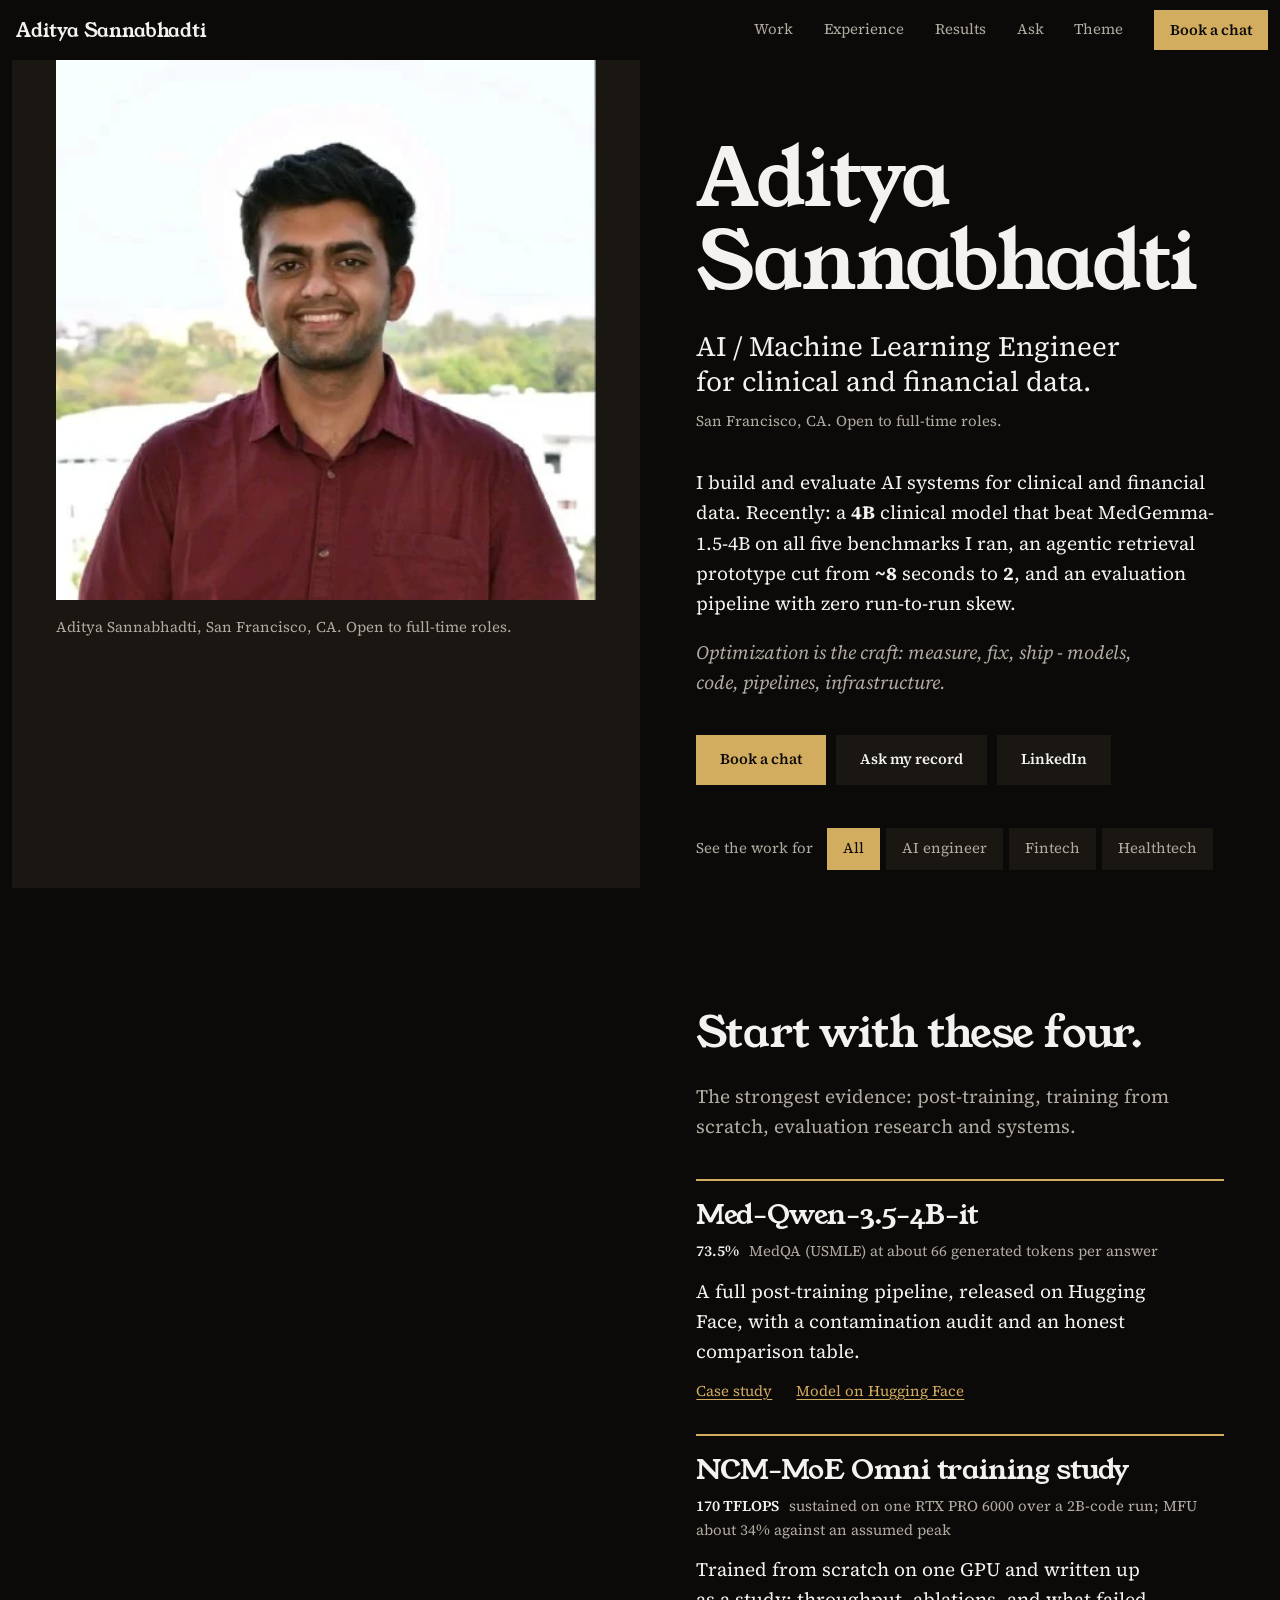
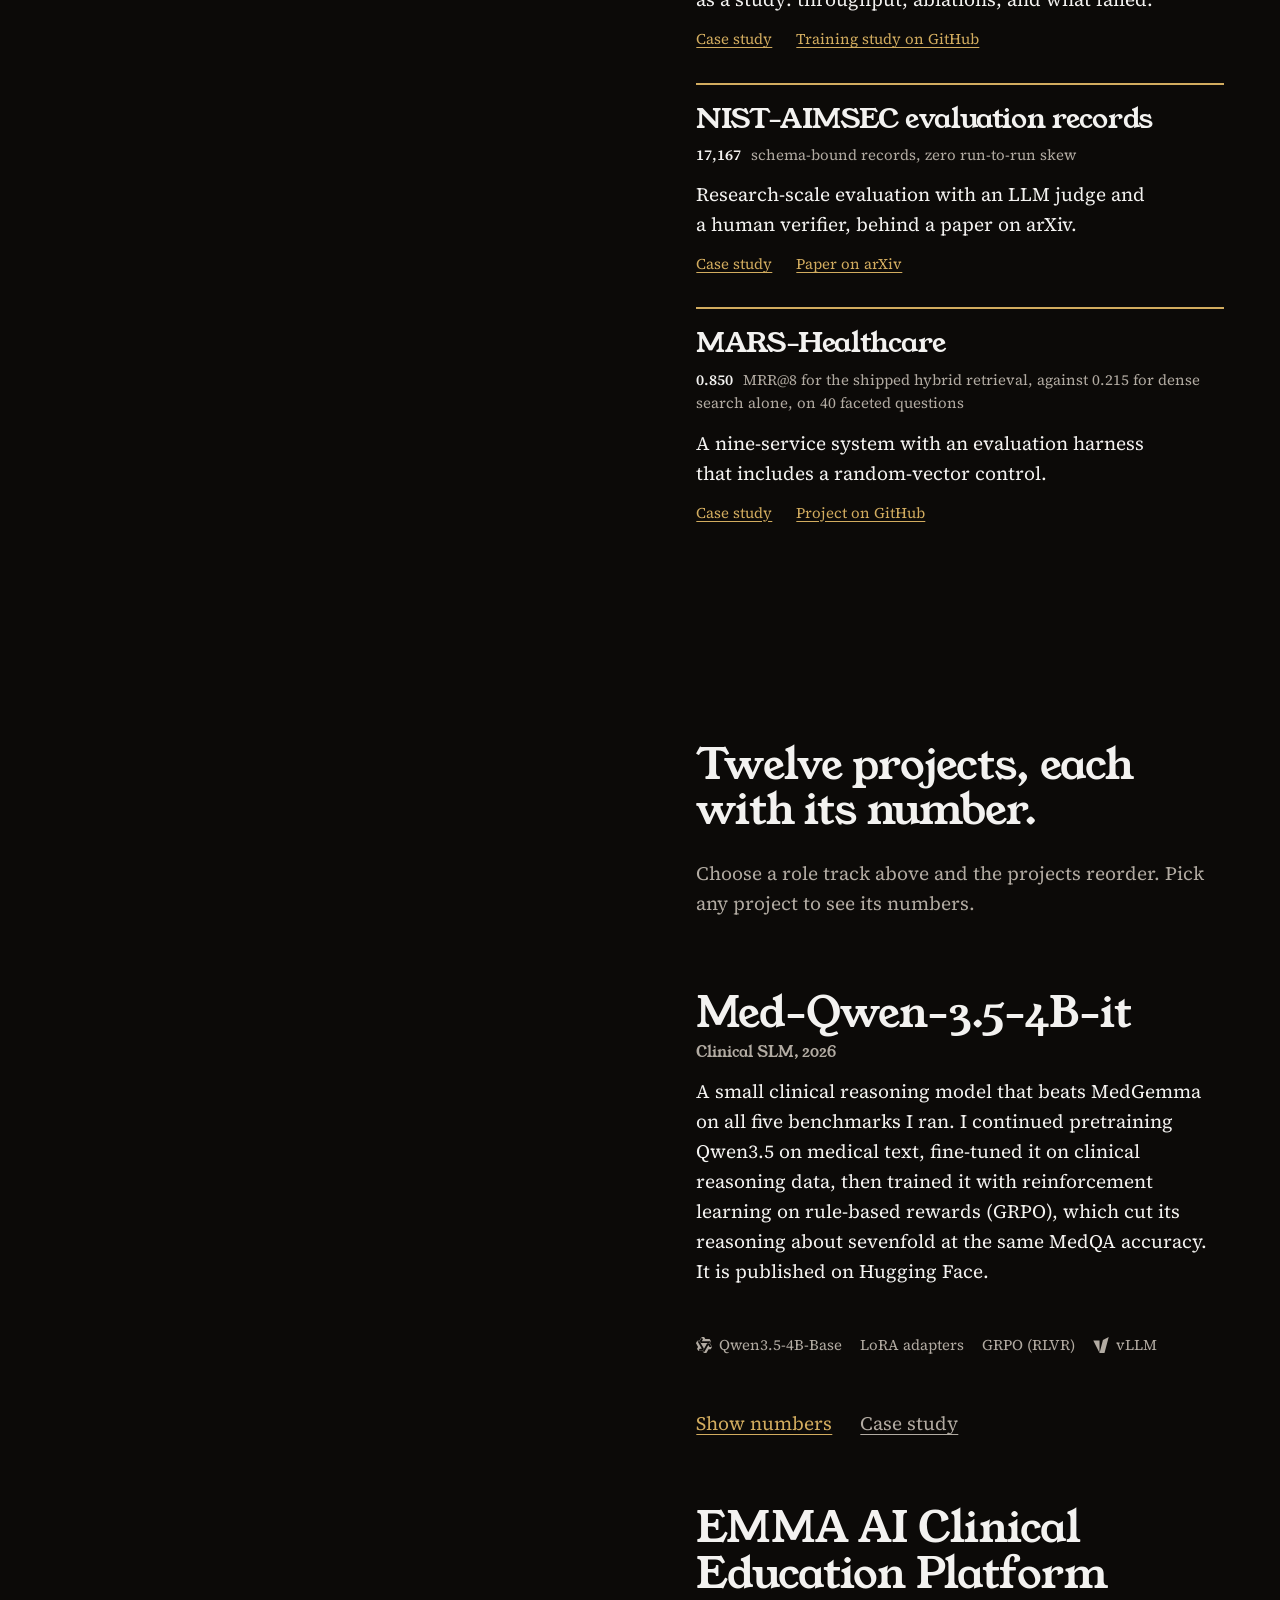
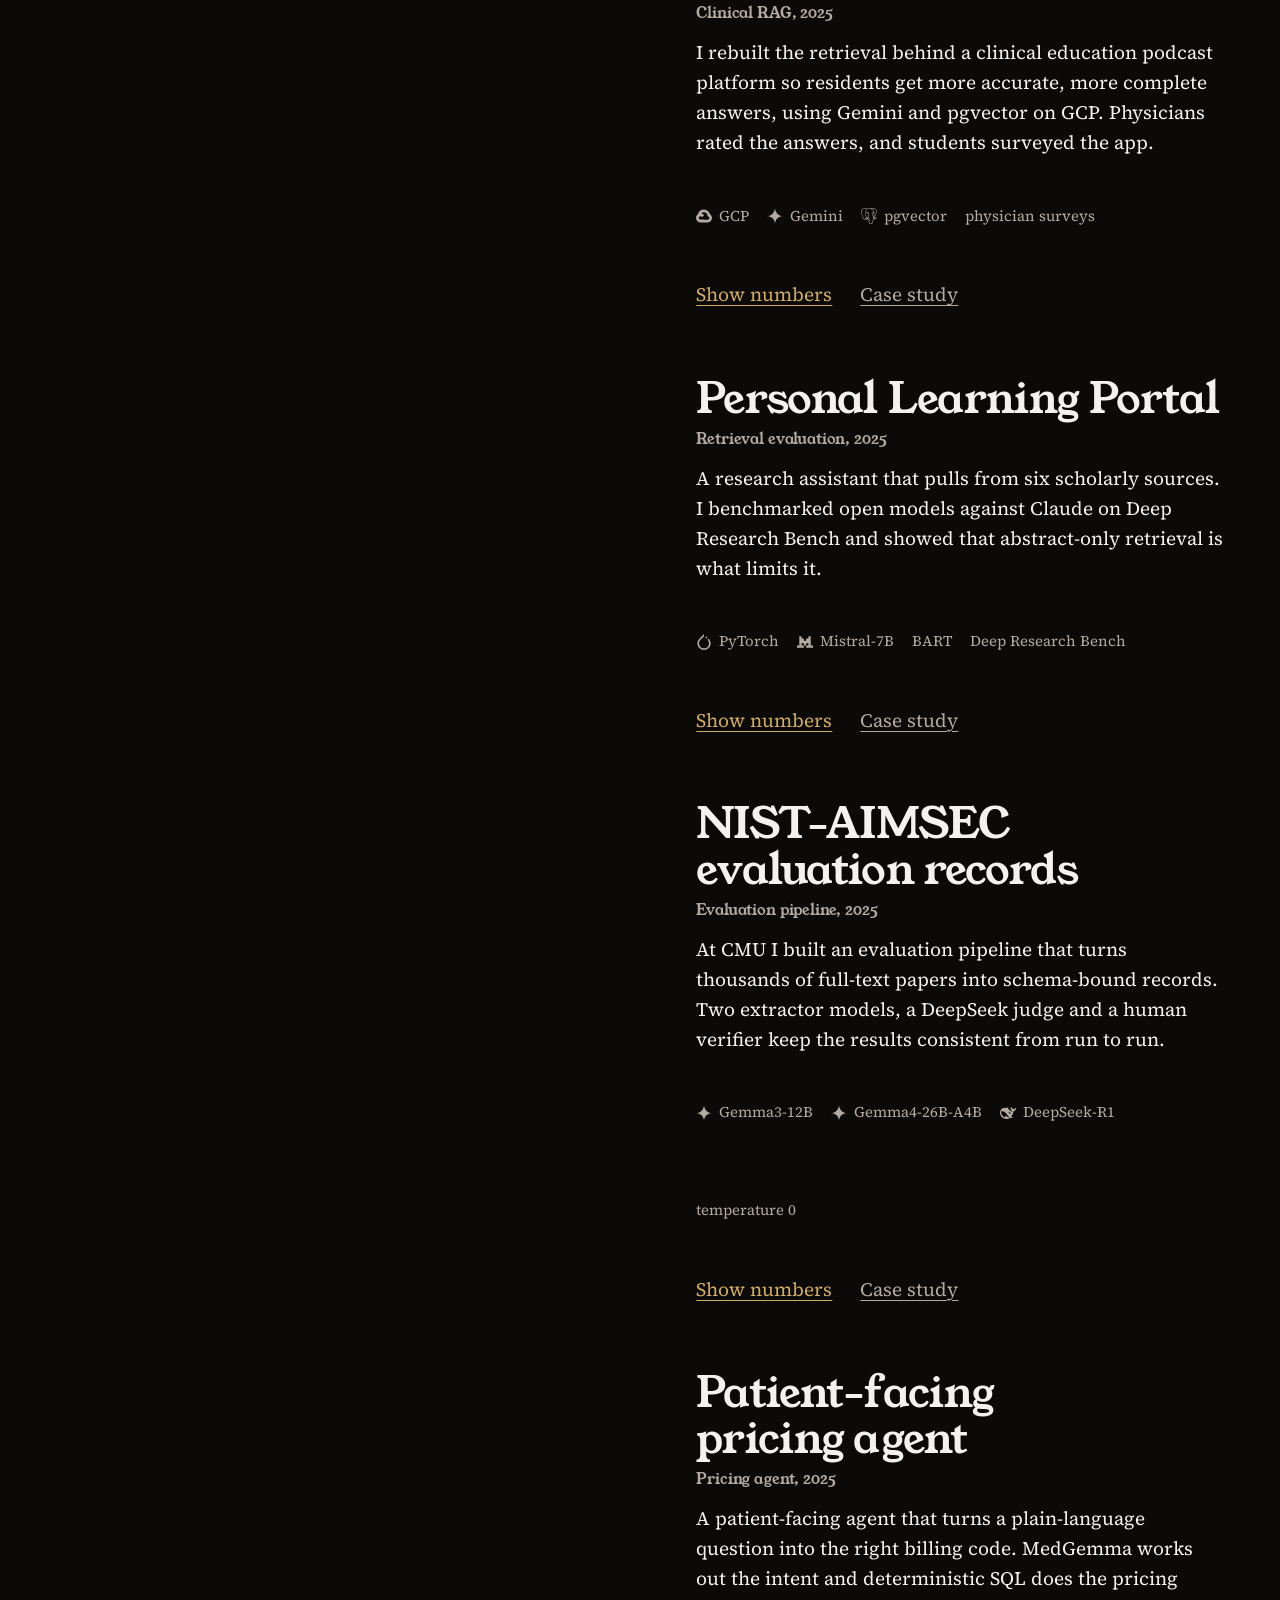
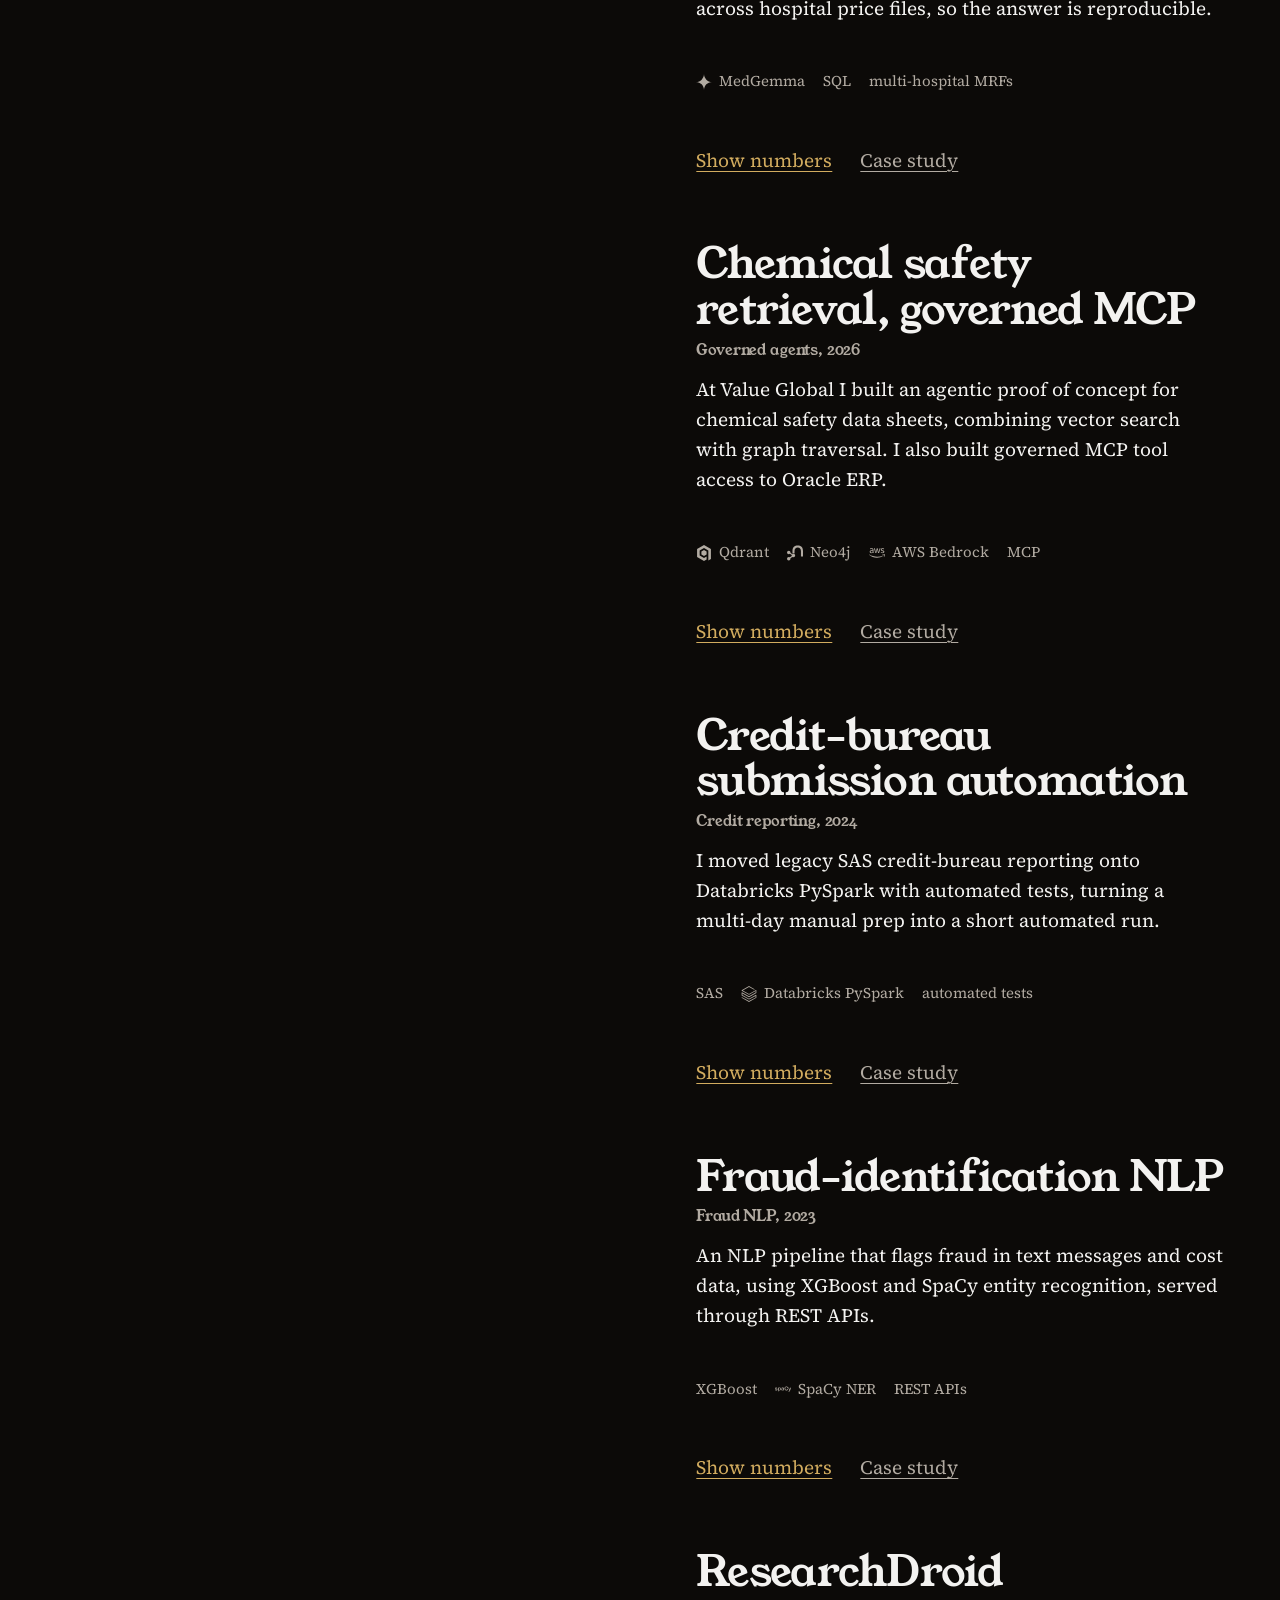
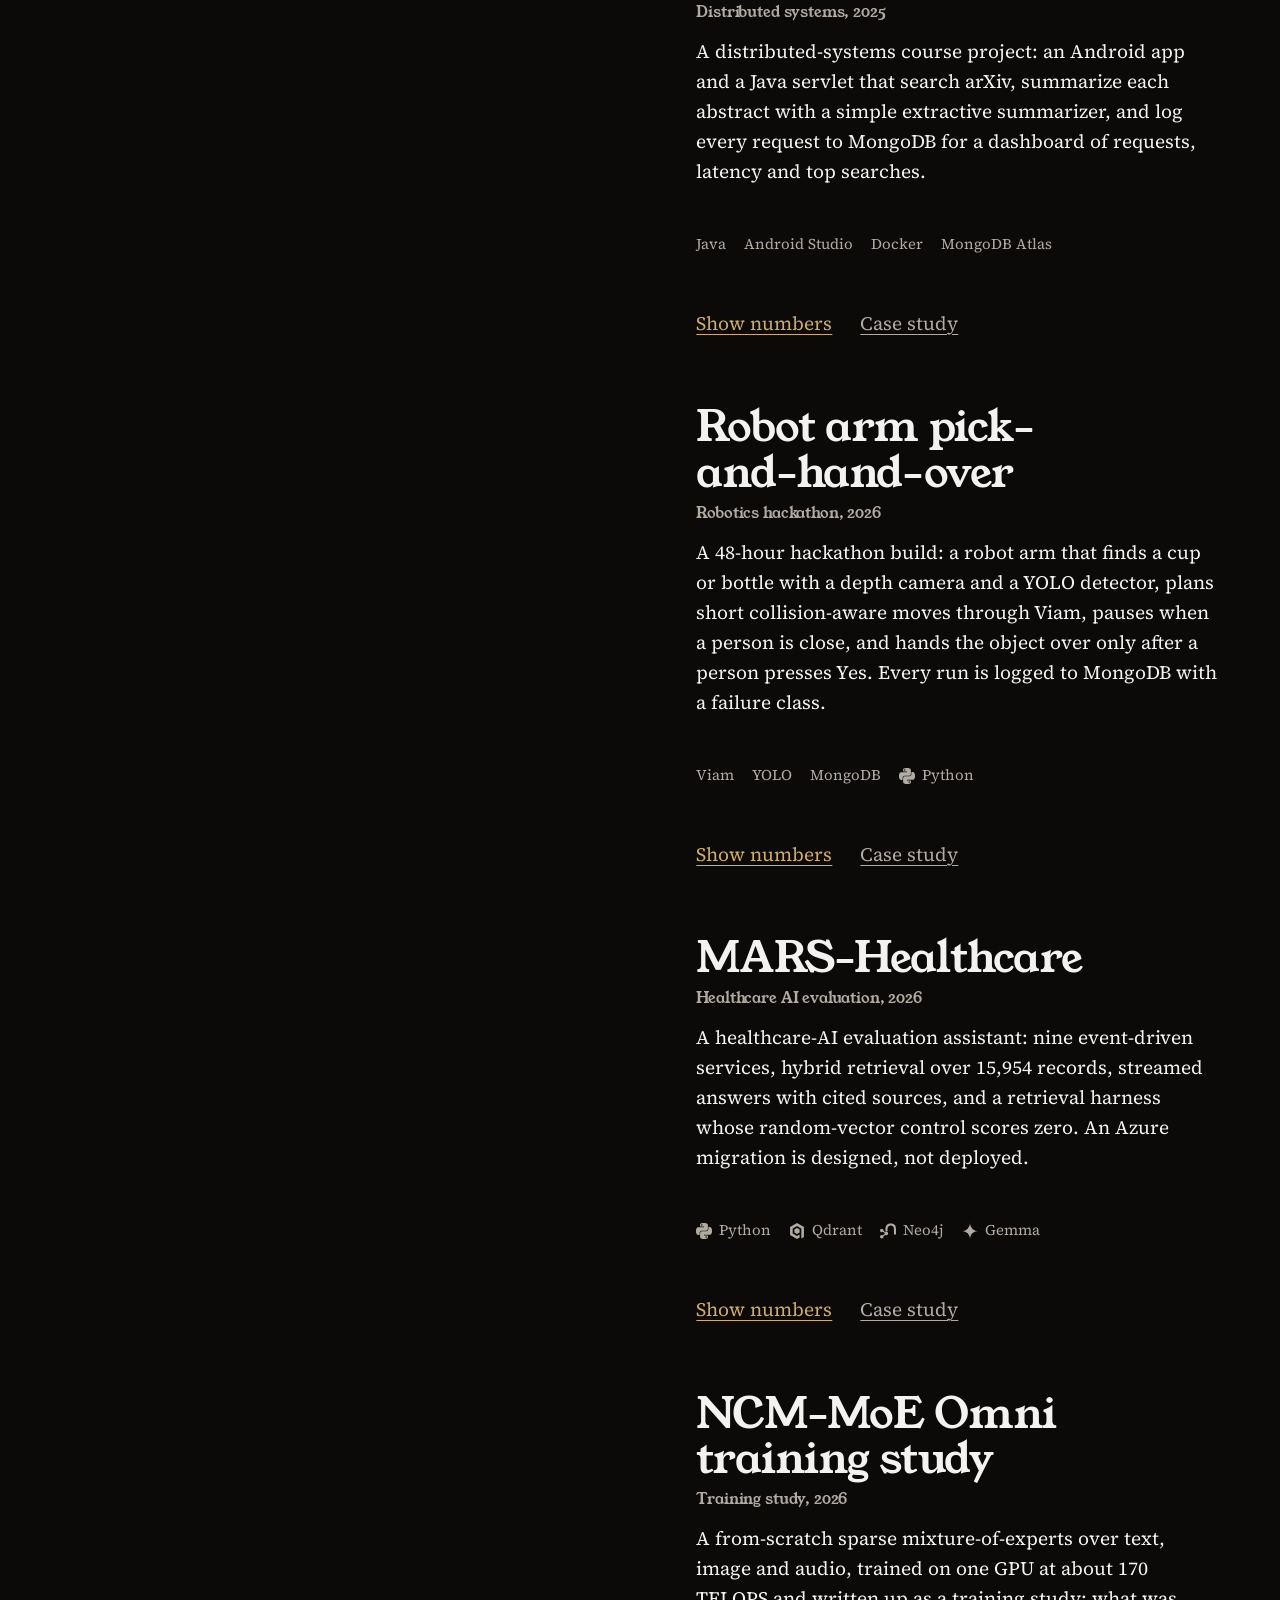
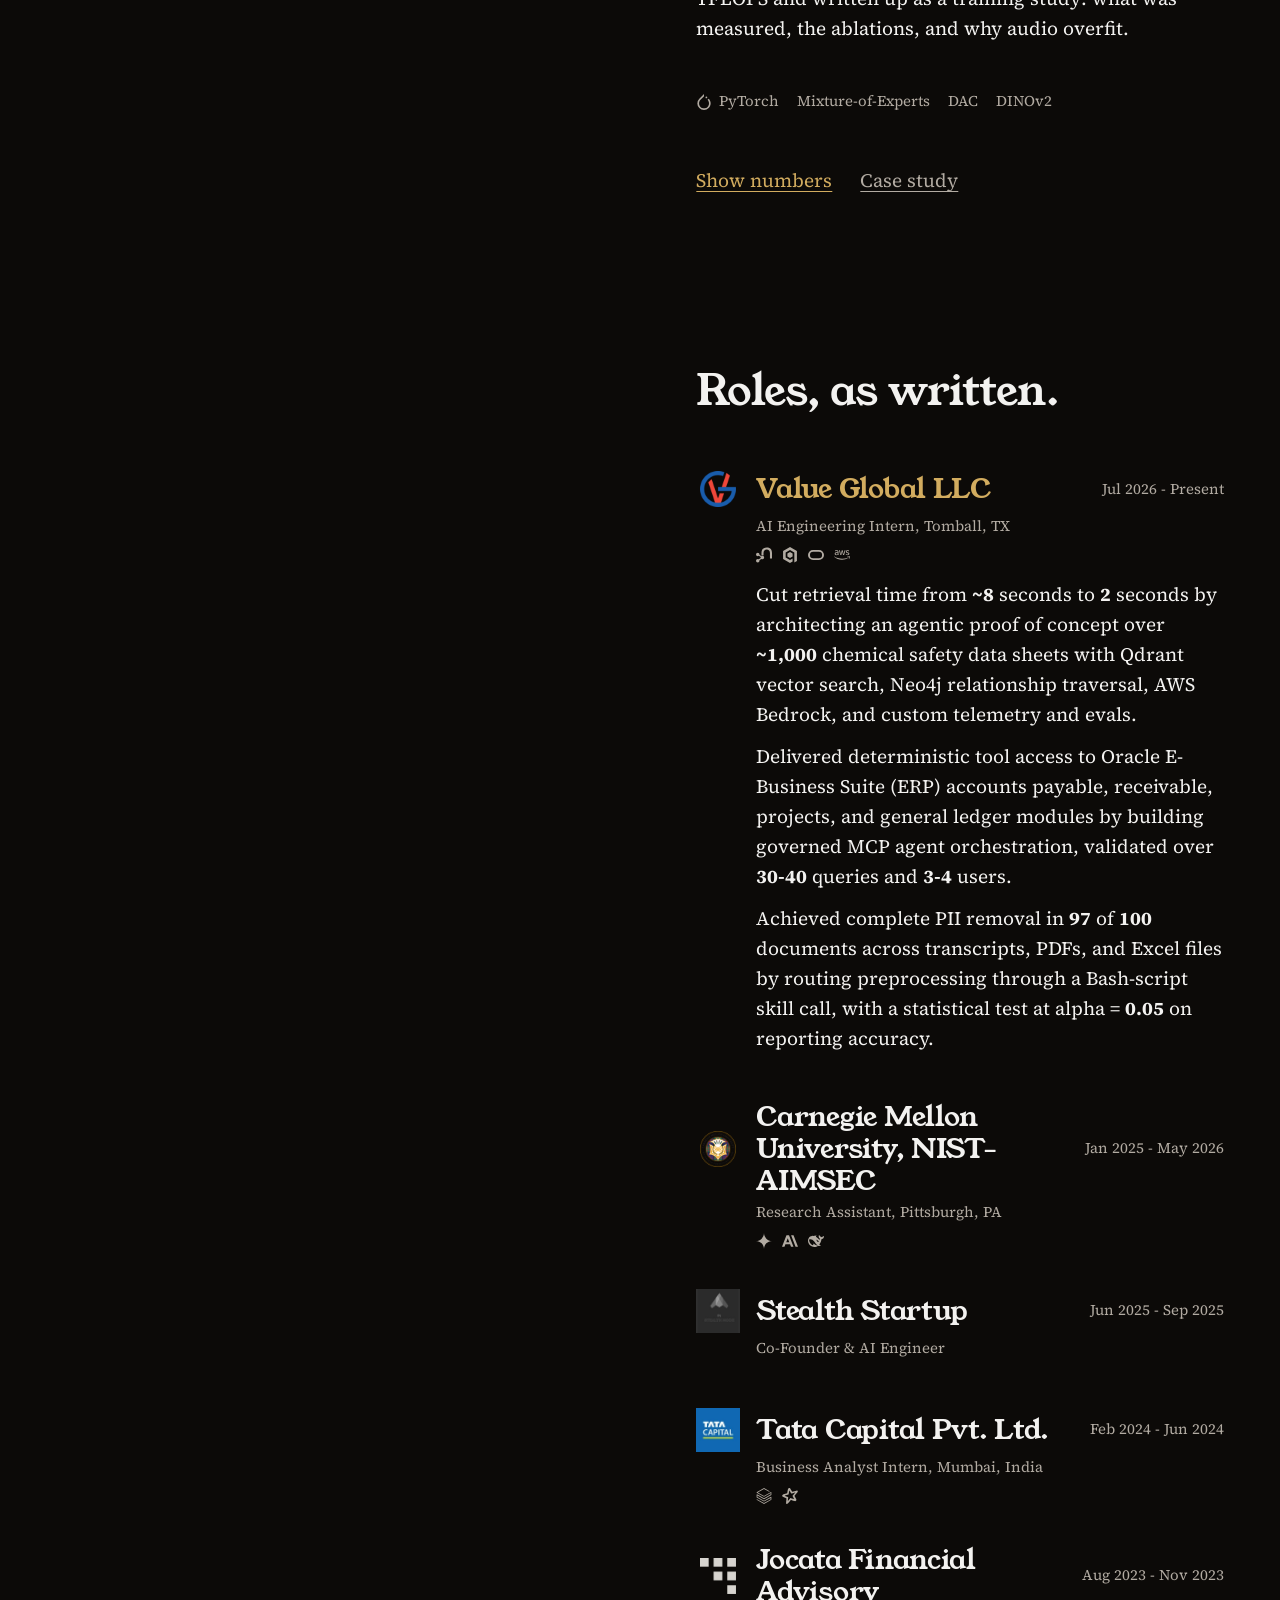
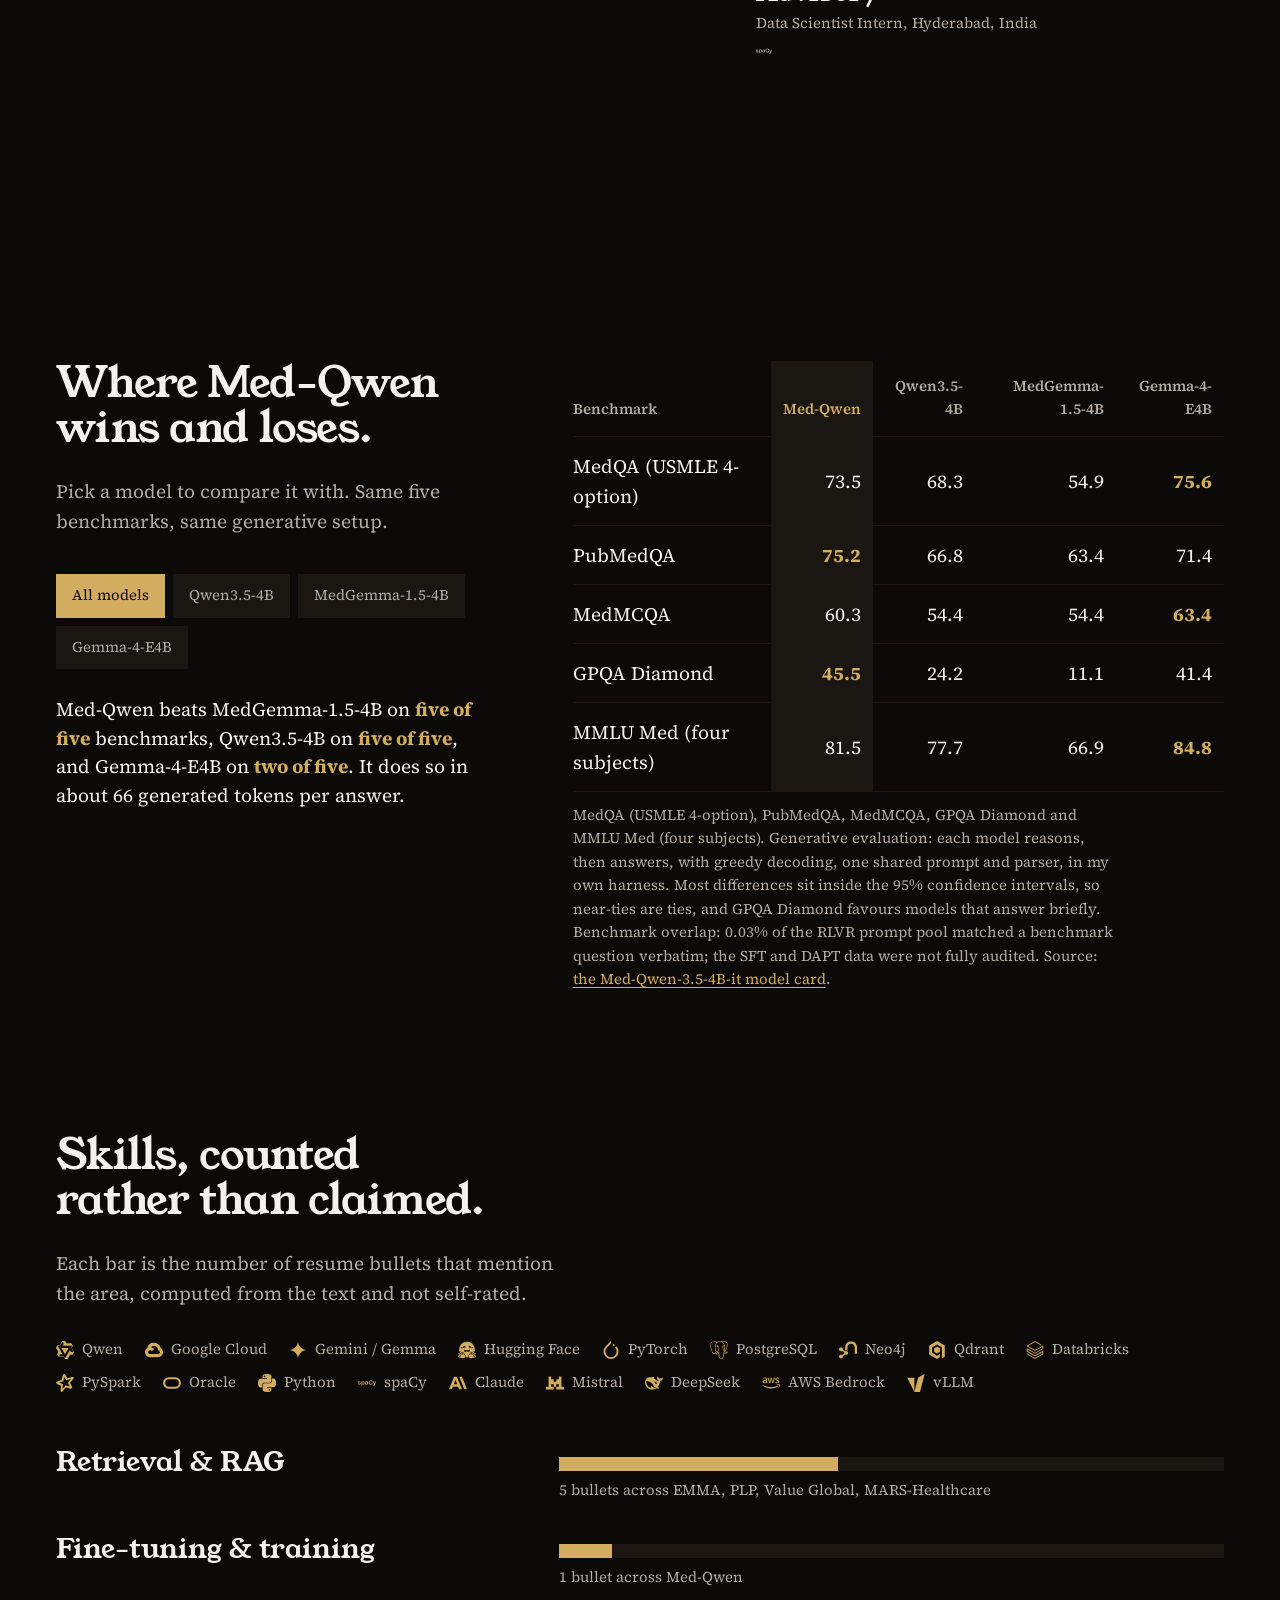
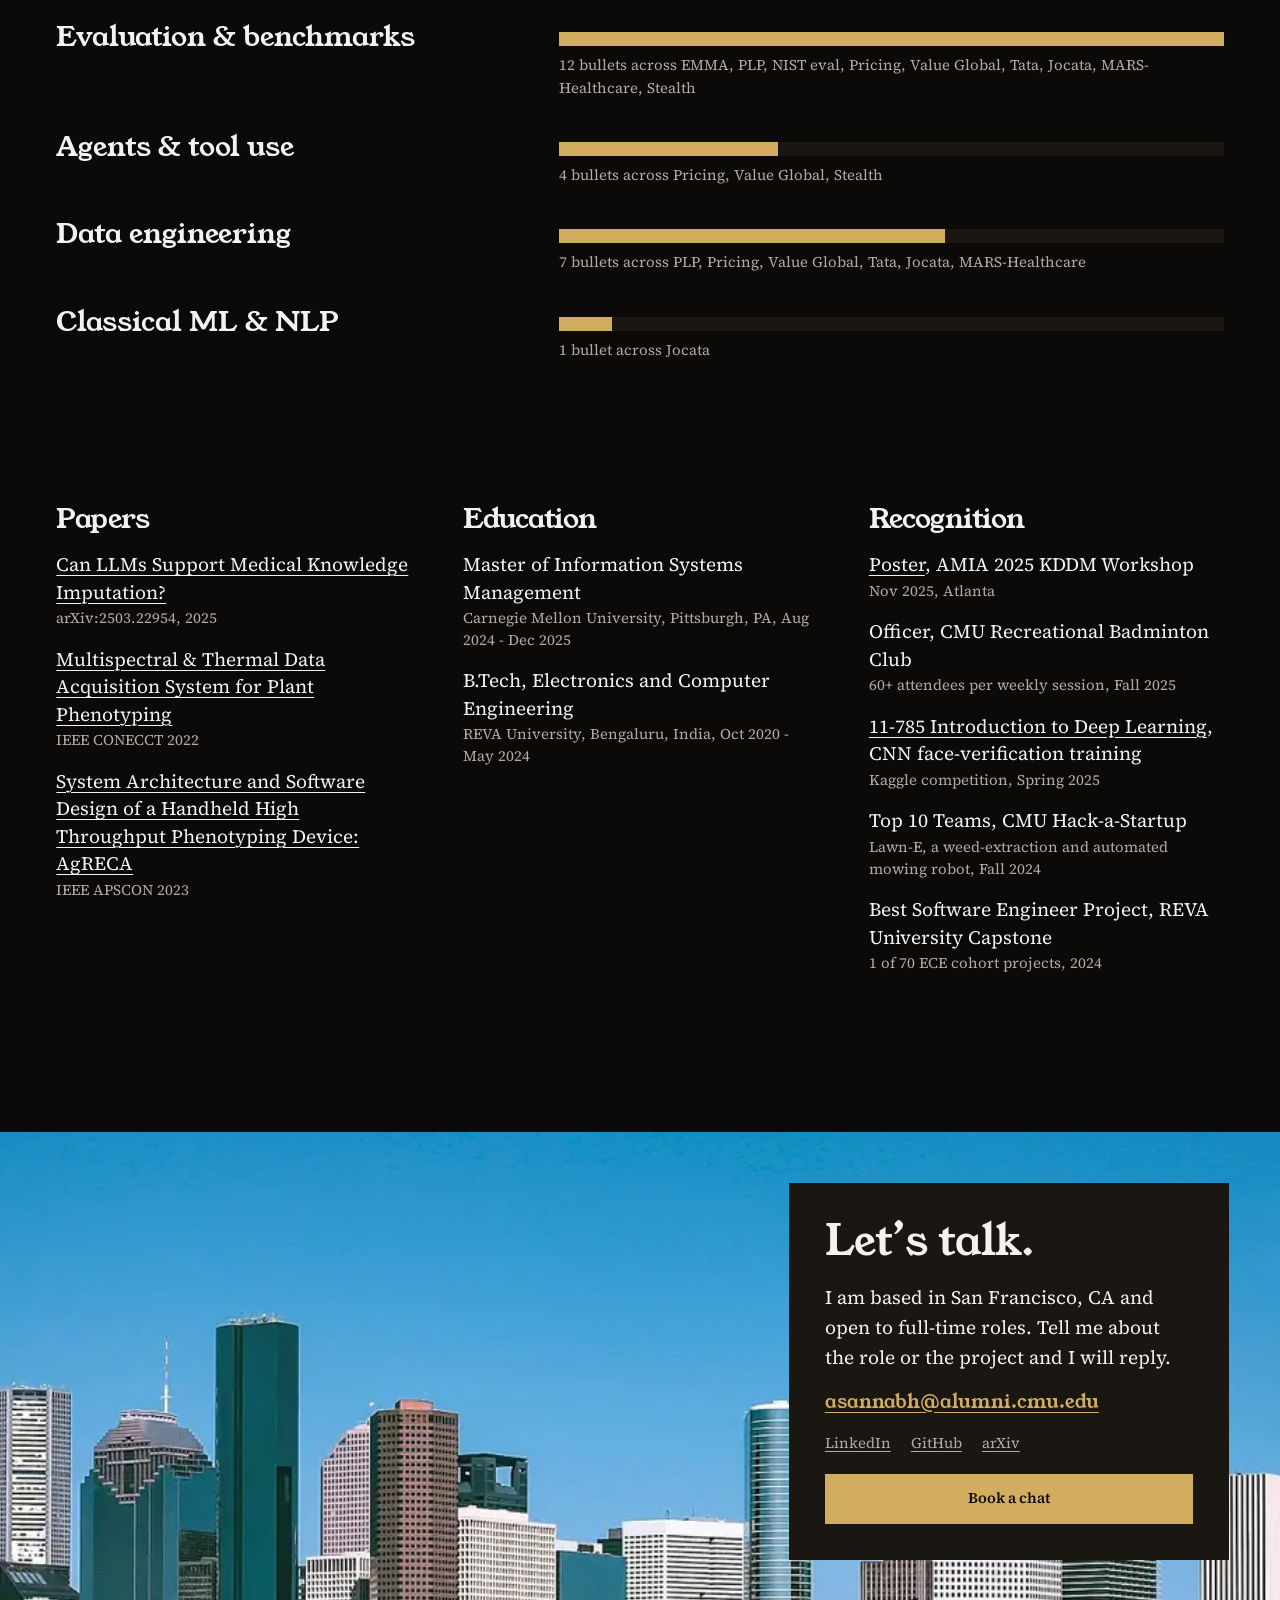
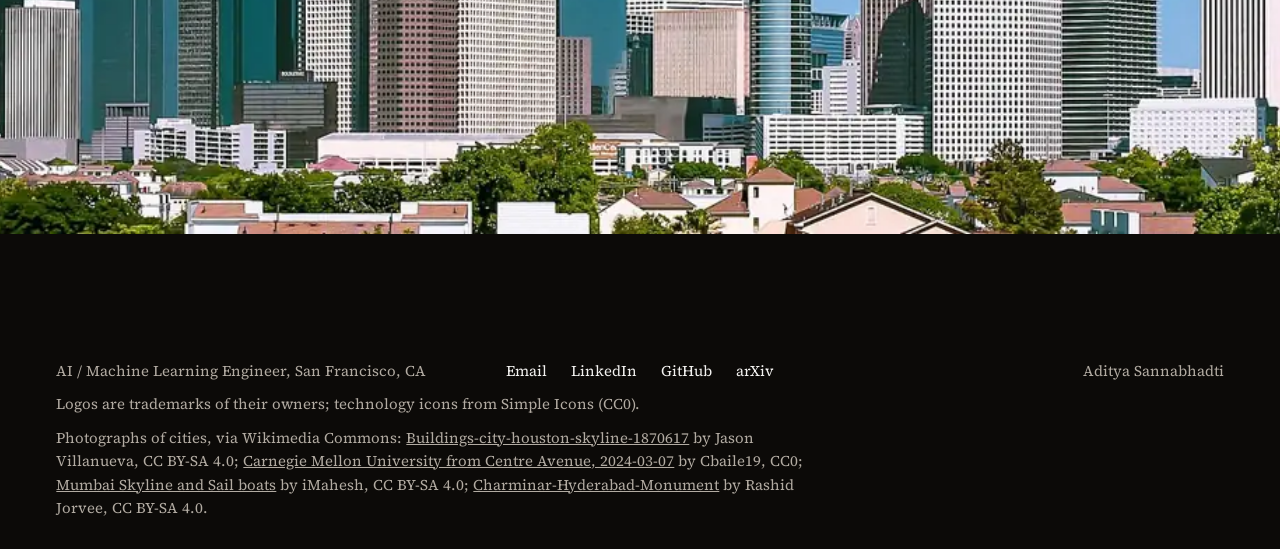
==== commit a8ccf259: "Portfolio: CMU Research Assistant dates Jan 2025 - May 2026" ====
--- a/docs/index.html
+++ b/docs/index.html
@@ -31,7 +31,7 @@
 <ol class="works" id="grid"><li data-n="01" data-tr="ai health" data-reveal><button class="wn" type="button" aria-controls="wf-01" aria-expanded="false"><span class="wt">Med-Qwen-3.5-4B-it</span><span class="wm">Clinical SLM, 2026</span></button><p class="wb">A small clinical reasoning model that beats MedGemma on all five benchmarks I ran. I continued pretraining Qwen3.5 on medical text, fine-tuned it on clinical reasoning data, then trained it with reinforcement learning on rule-based rewards (GRPO), which cut its reasoning about sevenfold at the same MedQA accuracy. It is published on Hugging Face.</p><ul class="chips"><li><span class="lg-i" title="Qwen"><svg class="ic" width="16" height="16" aria-hidden="true"><use href="icons.svg#i-qwen"/></svg></span>Qwen3.5-4B-Base</li><li>LoRA adapters</li><li>GRPO (RLVR)</li><li><span class="lg-i" title="vLLM"><svg class="ic" width="16" height="16" aria-hidden="true"><use href="icons.svg#i-vllm"/></svg></span>vLLM</li></ul><div class="wf" id="wf-01"><div class="big">73.5%</div><p class="note">MedQA (USMLE) at about 66 generated tokens per answer</p><div class="vs" role="group" aria-label="Med-Qwen wins out of five benchmarks, per comparison model"><span class="k">Wins out of 5 benchmarks</span><div class="vr"><span class="vn">MedGemma-1.5-4B</span><span class="cells" aria-hidden="true"><i class="w"></i><i class="w"></i><i class="w"></i><i class="w"></i><i class="w"></i></span><b>5/5</b></div><div class="vr"><span class="vn">Gemma-4-E4B</span><span class="cells" aria-hidden="true"><i class="l"></i><i class="w"></i><i class="l"></i><i class="w"></i><i class="l"></i></span><b>2/5</b></div><div class="vr"><span class="vn">Qwen3.5-4B</span><span class="cells" aria-hidden="true"><i class="w"></i><i class="w"></i><i class="w"></i><i class="w"></i><i class="w"></i></span><b>5/5</b></div></div><div class="rl"><svg class="ch" viewBox="0 0 560 138" role="img" aria-label="reasoning tokens per answer (MedQA): 456 (SFT) to 66 (RLVR)"><text class="t" x="0" y="14">reasoning tokens per answer (MedQA)</text><text class="l" x="0" y="46">before</text><rect class="tr" x="168" y="30" width="314" height="22"/><rect class="bar" x="168" y="30" width="314.0" height="22" style="--i:0"/><text class="v" x="492" y="46">456 (SFT)</text><text class="l hot" x="0" y="86">after</text><rect class="tr" x="168" y="70" width="314" height="22"/><rect class="bar hot" x="168" y="70" width="45.4" height="22" style="--i:1"/><text class="v" x="492" y="86">66 (RLVR)</text><text class="n" x="0" y="132">same MedQA accuracy: 73.2% SFT, 73.5% RLVR; my own evaluation harness</text></svg></div></div><div class="wa"><button class="show" type="button">Show numbers</button><a href="case-01.html">Case study</a></div></li><li data-n="02" data-tr="ai health" data-reveal><button class="wn" type="button" aria-controls="wf-02" aria-expanded="false"><span class="wt">EMMA AI Clinical Education Platform</span><span class="wm">Clinical RAG, 2025</span></button><p class="wb">I rebuilt the retrieval behind a clinical education podcast platform so residents get more accurate, more complete answers, using Gemini and pgvector on GCP. Physicians rated the answers, and students surveyed the app.</p><ul class="chips"><li><span class="lg-i" title="Google Cloud"><svg class="ic" width="16" height="16" aria-hidden="true"><use href="icons.svg#i-googlecloud"/></svg></span>GCP</li><li><span class="lg-i" title="Gemini / Gemma"><svg class="ic" width="16" height="16" aria-hidden="true"><use href="icons.svg#i-googlegemini"/></svg></span>Gemini</li><li><span class="lg-i" title="PostgreSQL"><svg class="ic" width="16" height="16" aria-hidden="true"><use href="icons.svg#i-postgresql"/></svg></span>pgvector</li><li>physician surveys</li></ul><div class="wf" id="wf-02"><div class="big">+25%</div><p class="note">physician-rated accuracy + completeness</p><div class="dw"><svg class="ch" viewBox="0 0 560 178" role="img" aria-label="EMMA evidence base"><text class="t" x="0" y="14">EMMA · evidence base</text><text class="l hot" x="0" y="46">students surveyed</text><rect class="tr" x="168" y="30" width="314" height="22"/><rect class="bar hot" x="168" y="30" width="301.4" height="22" style="--i:0"/><text class="v" x="492" y="46">48</text><text class="l" x="0" y="86">20 contexts</text><rect class="tr" x="168" y="70" width="314" height="22"/><rect class="bar" x="168" y="70" width="125.6" height="22" style="--i:1"/><text class="v" x="492" y="86">20</text><text class="l" x="0" y="126">physician surveys</text><rect class="tr" x="168" y="110" width="314" height="22"/><rect class="bar" x="168" y="110" width="12.6" height="22" style="--i:2"/><text class="v" x="492" y="126">2</text><text class="n" x="0" y="172">+25% comes from the two physician surveys</text></svg></div><div class="mw"><svg class="ch" viewBox="0 0 360 178" role="img" aria-label="EMMA evidence base"><text class="t" x="0" y="14">EMMA · evidence base</text><text class="l hot" x="0" y="46">students surveyed</text><rect class="tr" x="150" y="30" width="144" height="22"/><rect class="bar hot" x="150" y="30" width="138.2" height="22" style="--i:0"/><text class="v" x="304" y="46">48</text><text class="l" x="0" y="86">20 contexts</text><rect class="tr" x="150" y="70" width="144" height="22"/><rect class="bar" x="150" y="70" width="57.6" height="22" style="--i:1"/><text class="v" x="304" y="86">20</text><text class="l" x="0" y="126">physician surveys</text><rect class="tr" x="150" y="110" width="144" height="22"/><rect class="bar" x="150" y="110" width="5.8" height="22" style="--i:2"/><text class="v" x="304" y="126">2</text><text class="n" x="0" y="172">+25% comes from the two physician surveys</text></svg></div></div><div class="wa"><button class="show" type="button">Show numbers</button><a href="case-02.html">Case study</a></div></li><li data-n="03" data-tr="ai" data-reveal><button class="wn" type="button" aria-controls="wf-03" aria-expanded="false"><span class="wt">Personal Learning Portal</span><span class="wm">Retrieval evaluation, 2025</span></button><p class="wb">A research assistant that pulls from six scholarly sources. I benchmarked open models against Claude on Deep Research Bench and showed that abstract-only retrieval is what limits it.</p><ul class="chips"><li><span class="lg-i" title="PyTorch"><svg class="ic" width="16" height="16" aria-hidden="true"><use href="icons.svg#i-pytorch"/></svg></span>PyTorch</li><li><span class="lg-i" title="Mistral"><svg class="ic" width="16" height="16" aria-hidden="true"><use href="icons.svg#i-mistralai"/></svg></span>Mistral-7B</li><li>BART</li><li>Deep Research Bench</li></ul><div class="wf" id="wf-03"><div class="big">0.0668 vs 0.4201</div><p class="note">RACE: Mistral-7B vs Claude Sonnet 3.7</p><div class="dw"><svg class="ch" viewBox="0 0 560 138" role="img" aria-label="RACE · 15 Deep Research Bench queries"><text class="t" x="0" y="14">RACE · 15 Deep Research Bench queries</text><text class="l hot" x="0" y="46">Claude Sonnet 3.7</text><rect class="tr" x="168" y="30" width="314" height="22"/><rect class="bar hot" x="168" y="30" width="314.0" height="22" style="--i:0"/><text class="v" x="492" y="46">0.4201</text><text class="l" x="0" y="86">Mistral-7B + BART</text><rect class="tr" x="168" y="70" width="314" height="22"/><rect class="bar" x="168" y="70" width="49.9" height="22" style="--i:1"/><text class="v" x="492" y="86">0.0668</text><text class="n" x="0" y="132">abstract-only retrieval limited the pipeline</text></svg></div><div class="mw"><svg class="ch" viewBox="0 0 360 138" role="img" aria-label="RACE · 15 Deep Research Bench queries"><text class="t" x="0" y="14">RACE · 15 Deep Research Bench queries</text><text class="l hot" x="0" y="46">Claude Sonnet 3.7</text><rect class="tr" x="150" y="30" width="144" height="22"/><rect class="bar hot" x="150" y="30" width="144.0" height="22" style="--i:0"/><text class="v" x="304" y="46">0.4201</text><text class="l" x="0" y="86">Mistral-7B + BART</text><rect class="tr" x="150" y="70" width="144" height="22"/><rect class="bar" x="150" y="70" width="22.9" height="22" style="--i:1"/><text class="v" x="304" y="86">0.0668</text><text class="n" x="0" y="132">abstract-only retrieval limited the pipeline</text></svg></div></div><div class="wa"><button class="show" type="button">Show numbers</button><a href="case-03.html">Case study</a></div></li><li data-n="04" data-tr="ai health" data-reveal><button class="wn" type="button" aria-controls="wf-04" aria-expanded="false"><span class="wt">NIST-AIMSEC evaluation records</span><span class="wm">Evaluation pipeline, 2025</span></button><p class="wb">At CMU I built an evaluation pipeline that turns thousands of full-text papers into schema-bound records. Two extractor models, a DeepSeek judge and a human verifier keep the results consistent from run to run.</p><ul class="chips"><li><span class="lg-i" title="Gemini / Gemma"><svg class="ic" width="16" height="16" aria-hidden="true"><use href="icons.svg#i-googlegemini"/></svg></span>Gemma3-12B</li><li><span class="lg-i" title="Gemini / Gemma"><svg class="ic" width="16" height="16" aria-hidden="true"><use href="icons.svg#i-googlegemini"/></svg></span>Gemma4-26B-A4B</li><li><span class="lg-i" title="DeepSeek"><svg class="ic" width="16" height="16" aria-hidden="true"><use href="icons.svg#i-deepseek"/></svg></span>DeepSeek-R1</li><li>temperature 0</li></ul><div class="wf" id="wf-04"><div class="big">17,167</div><p class="note">schema-bound records, zero run-to-run skew</p><div class="dw"><svg class="ch" viewBox="0 0 560 178" role="img" aria-label="NIST-AIMSEC evaluation corpus"><text class="t" x="0" y="14">NIST-AIMSEC evaluation corpus</text><text class="l" x="0" y="46">inclusion list</text><rect class="tr" x="168" y="30" width="314" height="22"/><rect class="bar" x="168" y="30" width="314.0" height="22" style="--i:0"/><text class="v" x="492" y="46">28,023</text><text class="l hot" x="0" y="86">records</text><rect class="tr" x="168" y="70" width="314" height="22"/><rect class="bar hot" x="168" y="70" width="192.4" height="22" style="--i:1"/><text class="v" x="492" y="86">17,167</text><text class="l" x="0" y="126">full-text papers</text><rect class="tr" x="168" y="110" width="314" height="22"/><rect class="bar" x="168" y="110" width="178.7" height="22" style="--i:2"/><text class="v" x="492" y="126">15,944</text><text class="n" x="0" y="172">zero run-to-run skew over 10 repeats</text></svg></div><div class="mw"><svg class="ch" viewBox="0 0 360 178" role="img" aria-label="NIST-AIMSEC evaluation corpus"><text class="t" x="0" y="14">NIST-AIMSEC evaluation corpus</text><text class="l" x="0" y="46">inclusion list</text><rect class="tr" x="150" y="30" width="144" height="22"/><rect class="bar" x="150" y="30" width="144.0" height="22" style="--i:0"/><text class="v" x="304" y="46">28,023</text><text class="l hot" x="0" y="86">records</text><rect class="tr" x="150" y="70" width="144" height="22"/><rect class="bar hot" x="150" y="70" width="88.2" height="22" style="--i:1"/><text class="v" x="304" y="86">17,167</text><text class="l" x="0" y="126">full-text papers</text><rect class="tr" x="150" y="110" width="144" height="22"/><rect class="bar" x="150" y="110" width="81.9" height="22" style="--i:2"/><text class="v" x="304" y="126">15,944</text><text class="n" x="0" y="172">zero run-to-run skew over 10 repeats</text></svg></div></div><div class="wa"><button class="show" type="button">Show numbers</button><a href="case-04.html">Case study</a></div></li><li data-n="05" data-tr="ai health" data-reveal><button class="wn" type="button" aria-controls="wf-05" aria-expanded="false"><span class="wt">Patient-facing pricing agent</span><span class="wm">Pricing agent, 2025</span></button><p class="wb">A patient-facing agent that turns a plain-language question into the right billing code. MedGemma works out the intent and deterministic SQL does the pricing across hospital price files, so the answer is reproducible.</p><ul class="chips"><li><span class="lg-i" title="Gemini / Gemma"><svg class="ic" width="16" height="16" aria-hidden="true"><use href="icons.svg#i-googlegemini"/></svg></span>MedGemma</li><li>SQL</li><li>multi-hospital MRFs</li></ul><div class="wf" id="wf-05"><div class="big">82% → 91%</div><p class="note">CPT/HCPCS selection over 465 synthetic queries</p><div class="dw"><svg class="ch" viewBox="0 0 560 138" role="img" aria-label="CPT/HCPCS code selection (%): 82% to 91%"><text class="t" x="0" y="14">CPT/HCPCS code selection (%)</text><text class="l" x="0" y="46">before</text><rect class="tr" x="168" y="30" width="314" height="22"/><rect class="bar" x="168" y="30" width="257.5" height="22" style="--i:0"/><text class="v" x="492" y="46">82%</text><text class="l hot" x="0" y="86">after</text><rect class="tr" x="168" y="70" width="314" height="22"/><rect class="bar hot" x="168" y="70" width="285.7" height="22" style="--i:1"/><text class="v" x="492" y="86">91%</text><text class="n" x="0" y="132">465 synthetic queries</text></svg></div><div class="mw"><svg class="ch" viewBox="0 0 360 138" role="img" aria-label="CPT/HCPCS code selection (%): 82% to 91%"><text class="t" x="0" y="14">CPT/HCPCS code selection (%)</text><text class="l" x="0" y="46">before</text><rect class="tr" x="150" y="30" width="144" height="22"/><rect class="bar" x="150" y="30" width="118.1" height="22" style="--i:0"/><text class="v" x="304" y="46">82%</text><text class="l hot" x="0" y="86">after</text><rect class="tr" x="150" y="70" width="144" height="22"/><rect class="bar hot" x="150" y="70" width="131.0" height="22" style="--i:1"/><text class="v" x="304" y="86">91%</text><text class="n" x="0" y="132">465 synthetic queries</text></svg></div></div><div class="wa"><button class="show" type="button">Show numbers</button><a href="case-05.html">Case study</a></div></li><li data-n="06" data-tr="ai" data-reveal><button class="wn" type="button" aria-controls="wf-06" aria-expanded="false"><span class="wt">Chemical safety retrieval, governed MCP</span><span class="wm">Governed agents, 2026</span></button><p class="wb">At Value Global I built an agentic proof of concept for chemical safety data sheets, combining vector search with graph traversal. I also built governed MCP tool access to Oracle ERP.</p><ul class="chips"><li><span class="lg-i" title="Qdrant"><svg class="ic" width="16" height="16" aria-hidden="true"><use href="icons.svg#i-qdrant"/></svg></span>Qdrant</li><li><span class="lg-i" title="Neo4j"><svg class="ic" width="16" height="16" aria-hidden="true"><use href="icons.svg#i-neo4j"/></svg></span>Neo4j</li><li><span class="lg-i" title="AWS Bedrock"><svg class="ic" width="16" height="16" aria-hidden="true"><use href="icons.svg#i-amazonwebservices"/></svg></span>AWS Bedrock</li><li>MCP</li></ul><div class="wf" id="wf-06"><div class="big">~8s → 2s</div><p class="note">over ~1,000 safety data sheets; PII removed in 97/100 documents</p><div class="dw"><svg class="ch" viewBox="0 0 560 138" role="img" aria-label="retrieval time (seconds): ~8 s to 2 s"><text class="t" x="0" y="14">retrieval time (seconds)</text><text class="l" x="0" y="46">before</text><rect class="tr" x="168" y="30" width="314" height="22"/><rect class="bar" x="168" y="30" width="314.0" height="22" style="--i:0"/><text class="v" x="492" y="46">~8 s</text><text class="l hot" x="0" y="86">after</text><rect class="tr" x="168" y="70" width="314" height="22"/><rect class="bar hot" x="168" y="70" width="78.5" height="22" style="--i:1"/><text class="v" x="492" y="86">2 s</text><text class="n" x="0" y="132">~1,000 chemical safety data sheets</text></svg></div><div class="mw"><svg class="ch" viewBox="0 0 360 138" role="img" aria-label="retrieval time (seconds): ~8 s to 2 s"><text class="t" x="0" y="14">retrieval time (seconds)</text><text class="l" x="0" y="46">before</text><rect class="tr" x="150" y="30" width="144" height="22"/><rect class="bar" x="150" y="30" width="144.0" height="22" style="--i:0"/><text class="v" x="304" y="46">~8 s</text><text class="l hot" x="0" y="86">after</text><rect class="tr" x="150" y="70" width="144" height="22"/><rect class="bar hot" x="150" y="70" width="36.0" height="22" style="--i:1"/><text class="v" x="304" y="86">2 s</text><text class="n" x="0" y="132">~1,000 chemical safety data sheets</text></svg></div></div><div class="wa"><button class="show" type="button">Show numbers</button><a href="case-06.html">Case study</a></div></li><li data-n="07" data-tr="fintech" data-reveal><button class="wn" type="button" aria-controls="wf-07" aria-expanded="false"><span class="wt">Credit-bureau submission automation</span><span class="wm">Credit reporting, 2024</span></button><p class="wb">I moved legacy SAS credit-bureau reporting onto Databricks PySpark with automated tests, turning a multi-day manual prep into a short automated run.</p><ul class="chips"><li>SAS</li><li><span class="lg-i" title="Databricks"><svg class="ic" width="16" height="16" aria-hidden="true"><use href="icons.svg#i-databricks"/></svg></span>Databricks PySpark</li><li>automated tests</li></ul><div class="wf" id="wf-07"><div class="big">3 days → 2 hours</div><p class="note">credit-bureau submission prep</p><div class="dw"><svg class="ch" viewBox="0 0 560 138" role="img" aria-label="credit-bureau submission prep (hours): 3 days to 2 hours"><text class="t" x="0" y="14">credit-bureau submission prep (hours)</text><text class="l" x="0" y="46">before</text><rect class="tr" x="168" y="30" width="314" height="22"/><rect class="bar" x="168" y="30" width="314.0" height="22" style="--i:0"/><text class="v" x="492" y="46">3 days</text><text class="l hot" x="0" y="86">after</text><rect class="tr" x="168" y="70" width="314" height="22"/><rect class="bar hot" x="168" y="70" width="8.7" height="22" style="--i:1"/><text class="v" x="492" y="86">2 hours</text><text class="n" x="0" y="132">3 days drawn as 72 hours, to scale</text></svg></div><div class="mw"><svg class="ch" viewBox="0 0 360 138" role="img" aria-label="credit-bureau submission prep (hours): 3 days to 2 hours"><text class="t" x="0" y="14">credit-bureau submission prep (hours)</text><text class="l" x="0" y="46">before</text><rect class="tr" x="150" y="30" width="144" height="22"/><rect class="bar" x="150" y="30" width="144.0" height="22" style="--i:0"/><text class="v" x="304" y="46">3 days</text><text class="l hot" x="0" y="86">after</text><rect class="tr" x="150" y="70" width="144" height="22"/><rect class="bar hot" x="150" y="70" width="4.0" height="22" style="--i:1"/><text class="v" x="304" y="86">2 hours</text><text class="n" x="0" y="132">3 days drawn as 72 hours, to scale</text></svg></div></div><div class="wa"><button class="show" type="button">Show numbers</button><a href="case-07.html">Case study</a></div></li><li data-n="08" data-tr="fintech ai" data-reveal><button class="wn" type="button" aria-controls="wf-08" aria-expanded="false"><span class="wt">Fraud-identification NLP</span><span class="wm">Fraud NLP, 2023</span></button><p class="wb">An NLP pipeline that flags fraud in text messages and cost data, using XGBoost and SpaCy entity recognition, served through REST APIs.</p><ul class="chips"><li>XGBoost</li><li><span class="lg-i" title="spaCy"><svg class="ic" width="16" height="16" aria-hidden="true"><use href="icons.svg#i-spacy"/></svg></span>SpaCy NER</li><li>REST APIs</li></ul><div class="wf" id="wf-08"><div class="big">0.86</div><p class="note">fraud identification F1</p><div class="dw"><svg class="ch" viewBox="0 0 560 98" role="img" aria-label="fraud identification · F1"><text class="t" x="0" y="14">fraud identification · F1</text><text class="l hot" x="0" y="46">F1</text><rect class="tr" x="168" y="30" width="314" height="22"/><rect class="bar hot" x="168" y="30" width="270.0" height="22" style="--i:0"/><text class="v" x="492" y="46">0.86</text><text class="n" x="0" y="92">scale 0 to 1</text></svg></div><div class="mw"><svg class="ch" viewBox="0 0 360 98" role="img" aria-label="fraud identification · F1"><text class="t" x="0" y="14">fraud identification · F1</text><text class="l hot" x="0" y="46">F1</text><rect class="tr" x="150" y="30" width="144" height="22"/><rect class="bar hot" x="150" y="30" width="123.8" height="22" style="--i:0"/><text class="v" x="304" y="46">0.86</text><text class="n" x="0" y="92">scale 0 to 1</text></svg></div></div><div class="wa"><button class="show" type="button">Show numbers</button><a href="case-08.html">Case study</a></div></li><li data-n="09" data-tr="ai" data-reveal><button class="wn" type="button" aria-controls="wf-09" aria-expanded="false"><span class="wt">ResearchDroid</span><span class="wm">Distributed systems, 2025</span></button><p class="wb">A distributed-systems course project: an Android app and a Java servlet that search arXiv, summarize each abstract with a simple extractive summarizer, and log every request to MongoDB for a dashboard of requests, latency and top searches.</p><ul class="chips"><li>Java</li><li>Android Studio</li><li>Docker</li><li>MongoDB Atlas</li></ul><div class="wf" id="wf-09"><div class="big">3 tiers</div><p class="note">Android client, Java servlet on Tomcat, MongoDB Atlas, with the arXiv API behind it</p><div class="dw"><svg class="ch" viewBox="0 0 560 178" role="img" aria-label="ResearchDroid per-request figures"><text class="t" x="0" y="14">ResearchDroid · per request</text><text class="l hot" x="0" y="46">fields logged per request</text><rect class="tr" x="168" y="30" width="314" height="22"/><rect class="bar hot" x="168" y="30" width="219.8" height="22" style="--i:0"/><text class="v" x="492" y="46">7</text><text class="l" x="0" y="86">papers per search</text><rect class="tr" x="168" y="70" width="314" height="22"/><rect class="bar" x="168" y="70" width="157.0" height="22" style="--i:1"/><text class="v" x="492" y="86">5</text><text class="l" x="0" y="126">summary sentences per paper</text><rect class="tr" x="168" y="110" width="314" height="22"/><rect class="bar" x="168" y="110" width="62.8" height="22" style="--i:2"/><text class="v" x="492" y="126">2</text><text class="n" x="0" y="172">every request is logged and shown on a dashboard</text></svg></div><div class="mw"><svg class="ch" viewBox="0 0 360 178" role="img" aria-label="ResearchDroid per-request figures"><text class="t" x="0" y="14">ResearchDroid · per request</text><text class="l hot" x="0" y="46">fields logged per request</text><rect class="tr" x="150" y="30" width="144" height="22"/><rect class="bar hot" x="150" y="30" width="100.8" height="22" style="--i:0"/><text class="v" x="304" y="46">7</text><text class="l" x="0" y="86">papers per search</text><rect class="tr" x="150" y="70" width="144" height="22"/><rect class="bar" x="150" y="70" width="72.0" height="22" style="--i:1"/><text class="v" x="304" y="86">5</text><text class="l" x="0" y="126">summary sentences per paper</text><rect class="tr" x="150" y="110" width="144" height="22"/><rect class="bar" x="150" y="110" width="28.8" height="22" style="--i:2"/><text class="v" x="304" y="126">2</text><text class="n" x="0" y="172">every request is logged and shown on a dashboard</text></svg></div></div><div class="wa"><button class="show" type="button">Show numbers</button><a href="case-09.html">Case study</a></div></li><li data-n="10" data-tr="ai" data-reveal><button class="wn" type="button" aria-controls="wf-10" aria-expanded="false"><span class="wt">Robot arm pick-and-hand-over</span><span class="wm">Robotics hackathon, 2026</span></button><p class="wb">A 48-hour hackathon build: a robot arm that finds a cup or bottle with a depth camera and a YOLO detector, plans short collision-aware moves through Viam, pauses when a person is close, and hands the object over only after a person presses Yes. Every run is logged to MongoDB with a failure class.</p><ul class="chips"><li>Viam</li><li>YOLO</li><li>MongoDB</li><li><span class="lg-i" title="Python"><svg class="ic" width="16" height="16" aria-hidden="true"><use href="icons.svg#i-python"/></svg></span>Python</li></ul><div class="wf" id="wf-10"><div class="big">9 of 24</div><p class="note">logged live runs lifted the object, mostly tuning runs on the last day</p><div class="dw"><svg class="ch" viewBox="0 0 560 218" role="img" aria-label="Robot arm logged runs by outcome"><text class="t" x="0" y="14">24 logged live runs · outcome</text><text class="l hot" x="0" y="46">lifted the object</text><rect class="tr" x="168" y="30" width="314" height="22"/><rect class="bar hot" x="168" y="30" width="235.5" height="22" style="--i:0"/><text class="v" x="492" y="46">9</text><text class="l" x="0" y="86">stopped by the operator</text><rect class="tr" x="168" y="70" width="314" height="22"/><rect class="bar" x="168" y="70" width="235.5" height="22" style="--i:1"/><text class="v" x="492" y="86">9</text><text class="l" x="0" y="126">other failures</text><rect class="tr" x="168" y="110" width="314" height="22"/><rect class="bar" x="168" y="110" width="78.5" height="22" style="--i:2"/><text class="v" x="492" y="126">3</text><text class="l" x="0" y="166">errors</text><rect class="tr" x="168" y="150" width="314" height="22"/><rect class="bar" x="168" y="150" width="78.5" height="22" style="--i:3"/><text class="v" x="492" y="166">3</text><text class="n" x="0" y="212">mostly tuning runs on the last day, not a benchmark</text></svg></div><div class="mw"><svg class="ch" viewBox="0 0 360 218" role="img" aria-label="Robot arm logged runs by outcome"><text class="t" x="0" y="14">24 logged live runs · outcome</text><text class="l hot" x="0" y="46">lifted the object</text><rect class="tr" x="150" y="30" width="144" height="22"/><rect class="bar hot" x="150" y="30" width="108.0" height="22" style="--i:0"/><text class="v" x="304" y="46">9</text><text class="l" x="0" y="86">stopped by the operator</text><rect class="tr" x="150" y="70" width="144" height="22"/><rect class="bar" x="150" y="70" width="108.0" height="22" style="--i:1"/><text class="v" x="304" y="86">9</text><text class="l" x="0" y="126">other failures</text><rect class="tr" x="150" y="110" width="144" height="22"/><rect class="bar" x="150" y="110" width="36.0" height="22" style="--i:2"/><text class="v" x="304" y="126">3</text><text class="l" x="0" y="166">errors</text><rect class="tr" x="150" y="150" width="144" height="22"/><rect class="bar" x="150" y="150" width="36.0" height="22" style="--i:3"/><text class="v" x="304" y="166">3</text><text class="n" x="0" y="212">mostly tuning runs on the last day, not a benchmark</text></svg></div></div><div class="wa"><button class="show" type="button">Show numbers</button><a href="case-10.html">Case study</a></div></li><li data-n="11" data-tr="ai health" data-reveal><button class="wn" type="button" aria-controls="wf-11" aria-expanded="false"><span class="wt">MARS-Healthcare</span><span class="wm">Healthcare AI evaluation, 2026</span></button><p class="wb">A healthcare-AI evaluation assistant: nine event-driven services, hybrid retrieval over 15,954 records, streamed answers with cited sources, and a retrieval harness whose random-vector control scores zero. An Azure migration is designed, not deployed.</p><ul class="chips"><li><span class="lg-i" title="Python"><svg class="ic" width="16" height="16" aria-hidden="true"><use href="icons.svg#i-python"/></svg></span>Python</li><li><span class="lg-i" title="Qdrant"><svg class="ic" width="16" height="16" aria-hidden="true"><use href="icons.svg#i-qdrant"/></svg></span>Qdrant</li><li><span class="lg-i" title="Neo4j"><svg class="ic" width="16" height="16" aria-hidden="true"><use href="icons.svg#i-neo4j"/></svg></span>Neo4j</li><li><span class="lg-i" title="Gemini / Gemma"><svg class="ic" width="16" height="16" aria-hidden="true"><use href="icons.svg#i-googlegemini"/></svg></span>Gemma</li></ul><div class="wf" id="wf-11"><div class="big">0.850</div><p class="note">MRR@8 for the shipped hybrid retrieval, against 0.215 for dense search alone, on 40 faceted questions</p><div class="dw"><svg class="ch" viewBox="0 0 560 218" role="img" aria-label="MARS-Healthcare retrieval scores"><text class="t" x="0" y="14">MARS-Healthcare · MRR@8 on 40 faceted questions</text><text class="l" x="0" y="46">hybrid, depth 20</text><rect class="tr" x="168" y="30" width="314" height="22"/><rect class="bar" x="168" y="30" width="302.4" height="22" style="--i:0"/><text class="v" x="492" y="46">0.963</text><text class="l hot" x="0" y="86">hybrid, 8 answer slots</text><rect class="tr" x="168" y="70" width="314" height="22"/><rect class="bar hot" x="168" y="70" width="266.9" height="22" style="--i:1"/><text class="v" x="492" y="86">0.850</text><text class="l" x="0" y="126">dense search alone</text><rect class="tr" x="168" y="110" width="314" height="22"/><rect class="bar" x="168" y="110" width="67.5" height="22" style="--i:2"/><text class="v" x="492" y="126">0.215</text><text class="l" x="0" y="166">random-vector control</text><rect class="tr" x="168" y="150" width="314" height="22"/><rect class="bar" x="168" y="150" width="3.0" height="22" style="--i:3"/><text class="v" x="492" y="166">0.000</text><text class="n" x="0" y="212">the gold is built from SQL filters, so this measures filter fidelity, not answer quality</text></svg></div><div class="mw"><svg class="ch" viewBox="0 0 360 218" role="img" aria-label="MARS-Healthcare retrieval scores"><text class="t" x="0" y="14">MARS-Healthcare · MRR@8 on 40 faceted questions</text><text class="l" x="0" y="46">hybrid, depth 20</text><rect class="tr" x="150" y="30" width="144" height="22"/><rect class="bar" x="150" y="30" width="138.7" height="22" style="--i:0"/><text class="v" x="304" y="46">0.963</text><text class="l hot" x="0" y="86">hybrid, 8 answer slots</text><rect class="tr" x="150" y="70" width="144" height="22"/><rect class="bar hot" x="150" y="70" width="122.4" height="22" style="--i:1"/><text class="v" x="304" y="86">0.850</text><text class="l" x="0" y="126">dense search alone</text><rect class="tr" x="150" y="110" width="144" height="22"/><rect class="bar" x="150" y="110" width="31.0" height="22" style="--i:2"/><text class="v" x="304" y="126">0.215</text><text class="l" x="0" y="166">random-vector control</text><rect class="tr" x="150" y="150" width="144" height="22"/><rect class="bar" x="150" y="150" width="3.0" height="22" style="--i:3"/><text class="v" x="304" y="166">0.000</text><text class="n" x="0" y="212">the gold is built from SQL filters, so this measures filter fidelity, not answer quality</text></svg></div></div><div class="wa"><button class="show" type="button">Show numbers</button><a href="case-11.html">Case study</a></div></li><li data-n="12" data-tr="ai" data-reveal><button class="wn" type="button" aria-controls="wf-12" aria-expanded="false"><span class="wt">NCM-MoE Omni training study</span><span class="wm">Training study, 2026</span></button><p class="wb">A from-scratch sparse mixture-of-experts over text, image and audio, trained on one GPU at about 170 TFLOPS and written up as a training study: what was measured, the ablations, and why audio overfit.</p><ul class="chips"><li><span class="lg-i" title="PyTorch"><svg class="ic" width="16" height="16" aria-hidden="true"><use href="icons.svg#i-pytorch"/></svg></span>PyTorch</li><li>Mixture-of-Experts</li><li>DAC</li><li>DINOv2</li></ul><div class="wf" id="wf-12"><div class="big">170 TFLOPS</div><p class="note">sustained on one RTX PRO 6000 over a 2B-code run; MFU about 34% against an assumed peak</p><div class="dw"><svg class="ch" viewBox="0 0 560 298" role="img" aria-label="NCM-MoE held-out cross-entropy"><text class="t" x="0" y="14">NCM-MoE · held-out CE at the end of the run (lower is better)</text><text class="l" x="0" y="46">text, baseline</text><rect class="tr" x="168" y="30" width="314" height="22"/><rect class="bar" x="168" y="30" width="279.7" height="22" style="--i:0"/><text class="v" x="492" y="46">4.90</text><text class="l" x="0" y="86">image, baseline</text><rect class="tr" x="168" y="70" width="314" height="22"/><rect class="bar" x="168" y="70" width="235.2" height="22" style="--i:1"/><text class="v" x="492" y="86">4.12</text><text class="l hot" x="0" y="126">text, model</text><rect class="tr" x="168" y="110" width="314" height="22"/><rect class="bar hot" x="168" y="110" width="190.7" height="22" style="--i:2"/><text class="v" x="492" y="126">3.34</text><text class="l" x="0" y="166">audio, baseline</text><rect class="tr" x="168" y="150" width="314" height="22"/><rect class="bar" x="168" y="150" width="143.9" height="22" style="--i:3"/><text class="v" x="492" y="166">2.52</text><text class="l" x="0" y="206">audio, model</text><rect class="tr" x="168" y="190" width="314" height="22"/><rect class="bar" x="168" y="190" width="101.6" height="22" style="--i:4"/><text class="v" x="492" y="206">1.78</text><text class="l hot" x="0" y="246">image, model</text><rect class="tr" x="168" y="230" width="314" height="22"/><rect class="bar hot" x="168" y="230" width="100.5" height="22" style="--i:5"/><text class="v" x="492" y="246">1.76</text><text class="n" x="0" y="292">audio overfit: held-out CE rose from 1.52 at step 753 to 1.78</text></svg></div><div class="mw"><svg class="ch" viewBox="0 0 360 298" role="img" aria-label="NCM-MoE held-out cross-entropy"><text class="t" x="0" y="14">NCM-MoE · held-out CE at the end of the run (lower is better)</text><text class="l" x="0" y="46">text, baseline</text><rect class="tr" x="150" y="30" width="144" height="22"/><rect class="bar" x="150" y="30" width="128.3" height="22" style="--i:0"/><text class="v" x="304" y="46">4.90</text><text class="l" x="0" y="86">image, baseline</text><rect class="tr" x="150" y="70" width="144" height="22"/><rect class="bar" x="150" y="70" width="107.9" height="22" style="--i:1"/><text class="v" x="304" y="86">4.12</text><text class="l hot" x="0" y="126">text, model</text><rect class="tr" x="150" y="110" width="144" height="22"/><rect class="bar hot" x="150" y="110" width="87.4" height="22" style="--i:2"/><text class="v" x="304" y="126">3.34</text><text class="l" x="0" y="166">audio, baseline</text><rect class="tr" x="150" y="150" width="144" height="22"/><rect class="bar" x="150" y="150" width="66.0" height="22" style="--i:3"/><text class="v" x="304" y="166">2.52</text><text class="l" x="0" y="206">audio, model</text><rect class="tr" x="150" y="190" width="144" height="22"/><rect class="bar" x="150" y="190" width="46.6" height="22" style="--i:4"/><text class="v" x="304" y="206">1.78</text><text class="l hot" x="0" y="246">image, model</text><rect class="tr" x="150" y="230" width="144" height="22"/><rect class="bar hot" x="150" y="230" width="46.1" height="22" style="--i:5"/><text class="v" x="304" y="246">1.76</text><text class="n" x="0" y="292">audio overfit: held-out CE rose from 1.52 at step 753 to 1.78</text></svg></div></div><div class="wa"><button class="show" type="button">Show numbers</button><a href="case-12.html">Case study</a></div></li></ol></section>
 
 <section id="experience"><h2 class="sh" data-reveal>Roles, as written.</h2>
-<div class="xp"><details open data-city="houston" data-reveal><summary><span class="co"><img src="logos/valueglobal.png" alt="" width="40" height="40" loading="lazy" decoding="async"></span><span class="org">Value Global LLC</span><span class="when">Jul 2026 - Present</span><span class="role">AI Engineering Intern, Tomball, TX</span><span class="lgs"><span class="lg-i" title="Neo4j"><svg class="ic" width="16" height="16" aria-hidden="true"><use href="icons.svg#i-neo4j"/></svg></span><span class="lg-i" title="Qdrant"><svg class="ic" width="16" height="16" aria-hidden="true"><use href="icons.svg#i-qdrant"/></svg></span><span class="lg-i" title="Oracle"><svg class="ic" width="16" height="16" aria-hidden="true"><use href="icons.svg#i-oracle"/></svg></span><span class="lg-i" title="AWS Bedrock"><svg class="ic" width="16" height="16" aria-hidden="true"><use href="icons.svg#i-amazonwebservices"/></svg></span></span></summary><ul><li>Cut retrieval time from <strong class="n">~8</strong> seconds to <strong class="n">2</strong> seconds by architecting an agentic proof of concept over <strong class="n">~1,000</strong> chemical safety data sheets with Qdrant vector search, Neo4j relationship traversal, AWS Bedrock, and custom telemetry and evals.</li><li>Delivered deterministic tool access to Oracle E-Business Suite (ERP) accounts payable, receivable, projects, and general ledger modules by building governed MCP agent orchestration, validated over <strong class="n">30-40</strong> queries and <strong class="n">3-4</strong> users.</li><li>Achieved complete PII removal in <strong class="n">97</strong> of <strong class="n">100</strong> documents across transcripts, PDFs, and Excel files by routing preprocessing through a Bash-script skill call, with a statistical test at alpha = <strong class="n">0.05</strong> on reporting accuracy.</li></ul></details><details data-city="pittsburgh" data-reveal><summary><span class="co"><img src="logos/cmu.png" alt="" width="40" height="40" loading="lazy" decoding="async"></span><span class="org">Carnegie Mellon University, NIST-AIMSEC</span><span class="when">Apr 2025 - May 2026</span><span class="role">Research Assistant, Pittsburgh, PA</span><span class="lgs"><span class="lg-i" title="Gemini / Gemma"><svg class="ic" width="16" height="16" aria-hidden="true"><use href="icons.svg#i-googlegemini"/></svg></span><span class="lg-i" title="Claude"><svg class="ic" width="16" height="16" aria-hidden="true"><use href="icons.svg#i-anthropic"/></svg></span><span class="lg-i" title="DeepSeek"><svg class="ic" width="16" height="16" aria-hidden="true"><use href="icons.svg#i-deepseek"/></svg></span></span></summary><ul><li>Generated <strong class="n">17,167</strong> schema-bound evaluation records from <strong class="n">15,944</strong> full-text papers against a <strong class="n">28,023</strong>-paper inclusion list by pairing Gemma3-12B and Gemma4-26B-A4B extractors.</li><li>Achieved zero run-to-run skew over <strong class="n">10</strong> repeats of a <strong class="n">100</strong>-PMID sample, arbitrated by DeepSeek-R1 as judge and scored by a human verifier at temperature <strong class="n">0</strong>.</li><li>Delivered the Perplexity and Claude experiments, evaluations, figures, and manuscript work for a medical knowledge imputation paper (<a class="ln" href="https://arxiv.org/abs/2503.22954" rel="noopener">arXiv:2503.22954</a>) by proposing the Sorensen-Dice coefficient.</li><li>Raised CPT/HCPCS code selection from <strong class="n">82%</strong> to <strong class="n">91%</strong> across <strong class="n">465</strong> synthetic queries by architecting a patient-facing pricing agent with MedGemma intent extraction and deterministic SQL pricing over multi-hospital MRFs.</li></ul></details><details data-city="" data-reveal><summary><span class="co fb"><img src="logos/stealth.png" alt="" width="44" height="44" loading="lazy" decoding="async"></span><span class="org">Stealth Startup</span><span class="when">Jun 2025 - Sep 2025</span><span class="role">Co-Founder &amp; AI Engineer</span><span class="lgs"></span></summary><ul><li>Enabled declarative definition of hardware and deeptech test suites by designing the TOML and YAML file structures and prototyping the unit-testing layer of an agentic test and evaluation suite.</li><li>Advanced to a first-round funding interview with UC Berkeley SkyDeck by co-founding the company and pitching the test and evaluation suite.</li></ul></details><details data-city="mumbai" data-reveal><summary><span class="co fb"><img src="logos/tata.png" alt="" width="44" height="44" loading="lazy" decoding="async"></span><span class="org">Tata Capital Pvt. Ltd.</span><span class="when">Feb 2024 - Jun 2024</span><span class="role">Business Analyst Intern, Mumbai, India</span><span class="lgs"><span class="lg-i" title="Databricks"><svg class="ic" width="16" height="16" aria-hidden="true"><use href="icons.svg#i-databricks"/></svg></span><span class="lg-i" title="PySpark"><svg class="ic" width="16" height="16" aria-hidden="true"><use href="icons.svg#i-apachespark"/></svg></span></span></summary><ul><li>Cut the team&#x27;s <strong class="n">3</strong>-day credit-bureau submission prep to a <strong class="n">2</strong>-hour automated run by migrating legacy SAS reporting to Databricks PySpark with automated tests, generating the submission template used for customer scoring.</li></ul></details><details data-city="hyderabad" data-reveal><summary><span class="co ink"><img src="logos/jocata.png" alt="" width="32" height="32" loading="lazy" decoding="async"></span><span class="org">Jocata Financial Advisory</span><span class="when">Aug 2023 - Nov 2023</span><span class="role">Data Scientist Intern, Hyderabad, India</span><span class="lgs"><span class="lg-i" title="spaCy"><svg class="ic" width="16" height="16" aria-hidden="true"><use href="icons.svg#i-spacy"/></svg></span></span></summary><ul><li>Automated fraud identification at <strong class="n">0.86</strong> F1 by building and evaluating an end-to-end NLP pipeline (XGBoost, SpaCy NER) over text messages and costs, served through REST APIs.</li></ul></details></div></section>
+<div class="xp"><details open data-city="houston" data-reveal><summary><span class="co"><img src="logos/valueglobal.png" alt="" width="40" height="40" loading="lazy" decoding="async"></span><span class="org">Value Global LLC</span><span class="when">Jul 2026 - Present</span><span class="role">AI Engineering Intern, Tomball, TX</span><span class="lgs"><span class="lg-i" title="Neo4j"><svg class="ic" width="16" height="16" aria-hidden="true"><use href="icons.svg#i-neo4j"/></svg></span><span class="lg-i" title="Qdrant"><svg class="ic" width="16" height="16" aria-hidden="true"><use href="icons.svg#i-qdrant"/></svg></span><span class="lg-i" title="Oracle"><svg class="ic" width="16" height="16" aria-hidden="true"><use href="icons.svg#i-oracle"/></svg></span><span class="lg-i" title="AWS Bedrock"><svg class="ic" width="16" height="16" aria-hidden="true"><use href="icons.svg#i-amazonwebservices"/></svg></span></span></summary><ul><li>Cut retrieval time from <strong class="n">~8</strong> seconds to <strong class="n">2</strong> seconds by architecting an agentic proof of concept over <strong class="n">~1,000</strong> chemical safety data sheets with Qdrant vector search, Neo4j relationship traversal, AWS Bedrock, and custom telemetry and evals.</li><li>Delivered deterministic tool access to Oracle E-Business Suite (ERP) accounts payable, receivable, projects, and general ledger modules by building governed MCP agent orchestration, validated over <strong class="n">30-40</strong> queries and <strong class="n">3-4</strong> users.</li><li>Achieved complete PII removal in <strong class="n">97</strong> of <strong class="n">100</strong> documents across transcripts, PDFs, and Excel files by routing preprocessing through a Bash-script skill call, with a statistical test at alpha = <strong class="n">0.05</strong> on reporting accuracy.</li></ul></details><details data-city="pittsburgh" data-reveal><summary><span class="co"><img src="logos/cmu.png" alt="" width="40" height="40" loading="lazy" decoding="async"></span><span class="org">Carnegie Mellon University, NIST-AIMSEC</span><span class="when">Jan 2025 - May 2026</span><span class="role">Research Assistant, Pittsburgh, PA</span><span class="lgs"><span class="lg-i" title="Gemini / Gemma"><svg class="ic" width="16" height="16" aria-hidden="true"><use href="icons.svg#i-googlegemini"/></svg></span><span class="lg-i" title="Claude"><svg class="ic" width="16" height="16" aria-hidden="true"><use href="icons.svg#i-anthropic"/></svg></span><span class="lg-i" title="DeepSeek"><svg class="ic" width="16" height="16" aria-hidden="true"><use href="icons.svg#i-deepseek"/></svg></span></span></summary><ul><li>Generated <strong class="n">17,167</strong> schema-bound evaluation records from <strong class="n">15,944</strong> full-text papers against a <strong class="n">28,023</strong>-paper inclusion list by pairing Gemma3-12B and Gemma4-26B-A4B extractors.</li><li>Achieved zero run-to-run skew over <strong class="n">10</strong> repeats of a <strong class="n">100</strong>-PMID sample, arbitrated by DeepSeek-R1 as judge and scored by a human verifier at temperature <strong class="n">0</strong>.</li><li>Delivered the Perplexity and Claude experiments, evaluations, figures, and manuscript work for a medical knowledge imputation paper (<a class="ln" href="https://arxiv.org/abs/2503.22954" rel="noopener">arXiv:2503.22954</a>) by proposing the Sorensen-Dice coefficient.</li><li>Raised CPT/HCPCS code selection from <strong class="n">82%</strong> to <strong class="n">91%</strong> across <strong class="n">465</strong> synthetic queries by architecting a patient-facing pricing agent with MedGemma intent extraction and deterministic SQL pricing over multi-hospital MRFs.</li></ul></details><details data-city="" data-reveal><summary><span class="co fb"><img src="logos/stealth.png" alt="" width="44" height="44" loading="lazy" decoding="async"></span><span class="org">Stealth Startup</span><span class="when">Jun 2025 - Sep 2025</span><span class="role">Co-Founder &amp; AI Engineer</span><span class="lgs"></span></summary><ul><li>Enabled declarative definition of hardware and deeptech test suites by designing the TOML and YAML file structures and prototyping the unit-testing layer of an agentic test and evaluation suite.</li><li>Advanced to a first-round funding interview with UC Berkeley SkyDeck by co-founding the company and pitching the test and evaluation suite.</li></ul></details><details data-city="mumbai" data-reveal><summary><span class="co fb"><img src="logos/tata.png" alt="" width="44" height="44" loading="lazy" decoding="async"></span><span class="org">Tata Capital Pvt. Ltd.</span><span class="when">Feb 2024 - Jun 2024</span><span class="role">Business Analyst Intern, Mumbai, India</span><span class="lgs"><span class="lg-i" title="Databricks"><svg class="ic" width="16" height="16" aria-hidden="true"><use href="icons.svg#i-databricks"/></svg></span><span class="lg-i" title="PySpark"><svg class="ic" width="16" height="16" aria-hidden="true"><use href="icons.svg#i-apachespark"/></svg></span></span></summary><ul><li>Cut the team&#x27;s <strong class="n">3</strong>-day credit-bureau submission prep to a <strong class="n">2</strong>-hour automated run by migrating legacy SAS reporting to Databricks PySpark with automated tests, generating the submission template used for customer scoring.</li></ul></details><details data-city="hyderabad" data-reveal><summary><span class="co ink"><img src="logos/jocata.png" alt="" width="32" height="32" loading="lazy" decoding="async"></span><span class="org">Jocata Financial Advisory</span><span class="when">Aug 2023 - Nov 2023</span><span class="role">Data Scientist Intern, Hyderabad, India</span><span class="lgs"><span class="lg-i" title="spaCy"><svg class="ic" width="16" height="16" aria-hidden="true"><use href="icons.svg#i-spacy"/></svg></span></span></summary><ul><li>Automated fraud identification at <strong class="n">0.86</strong> F1 by building and evaluating an end-to-end NLP pipeline (XGBoost, SpaCy NER) over text messages and costs, served through REST APIs.</li></ul></details></div></section>
 </div></div>
 
 <section class="full" id="results"><div class="in sb">
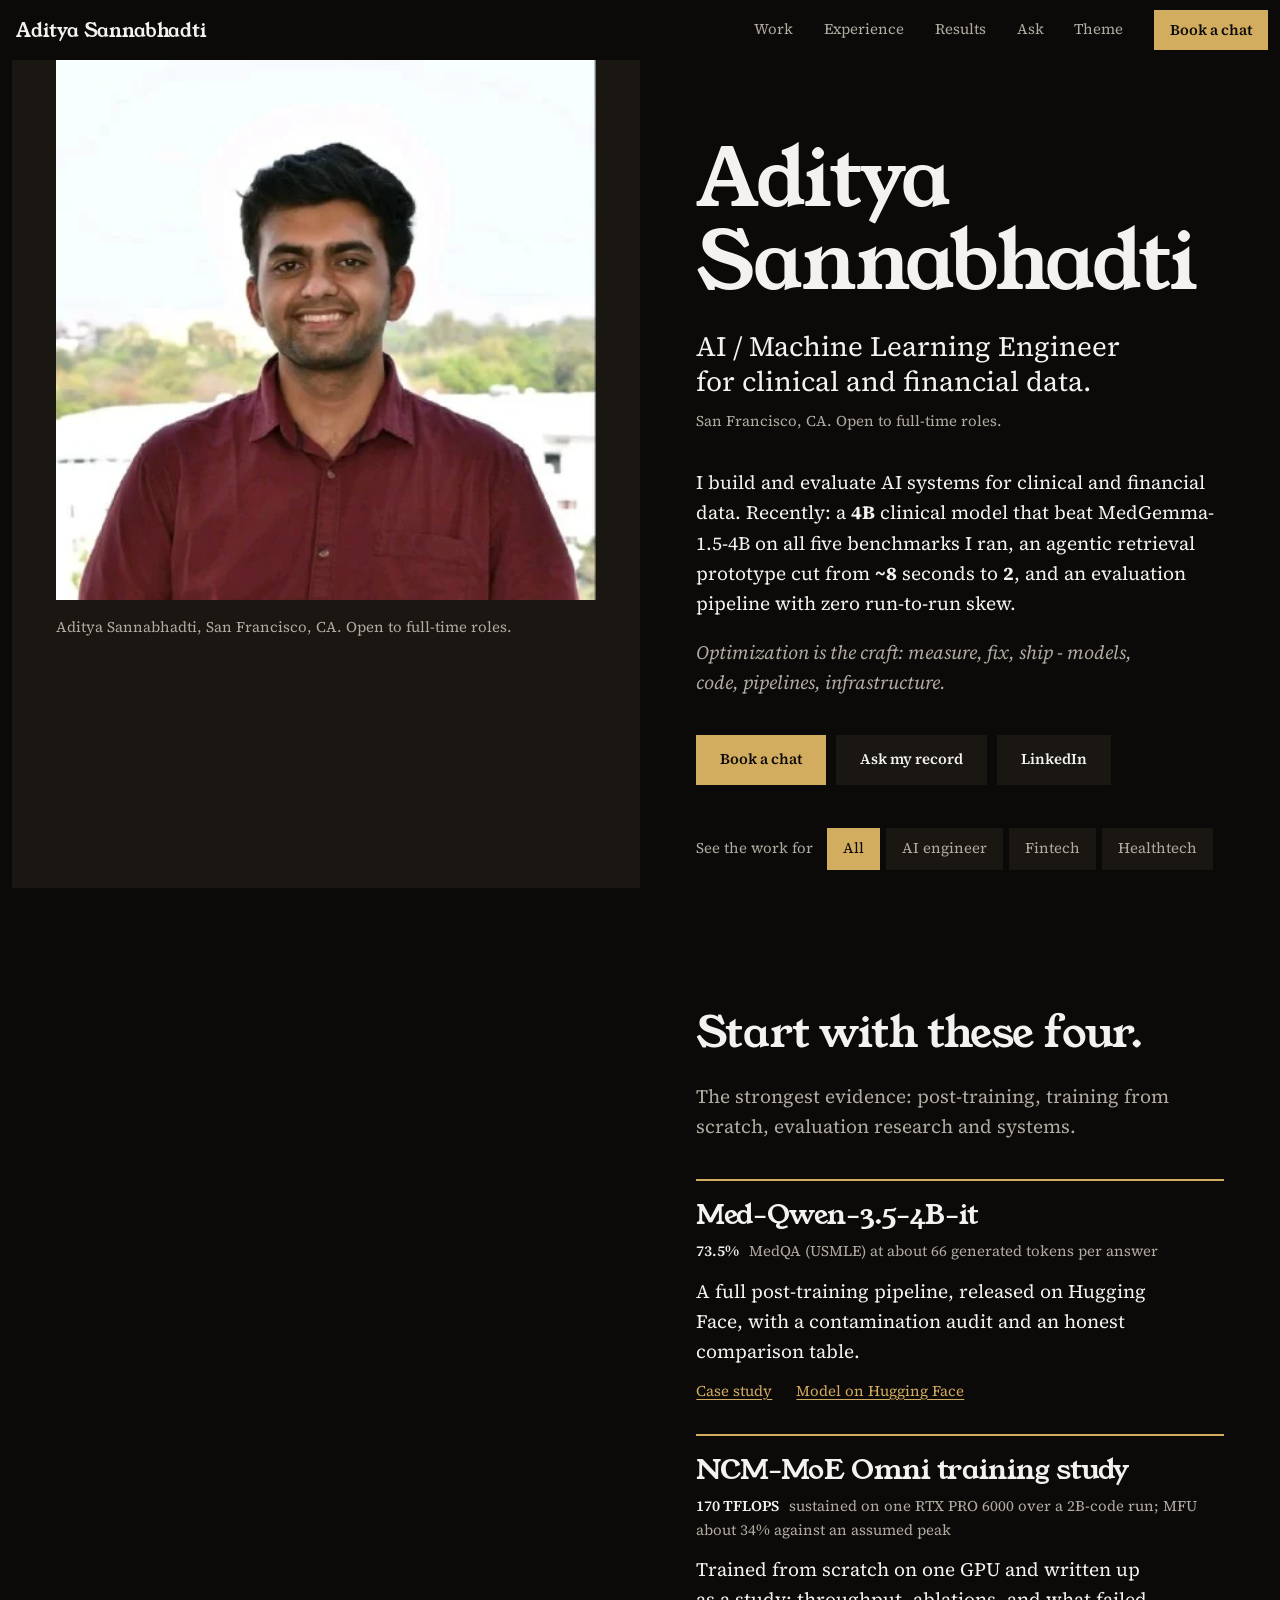
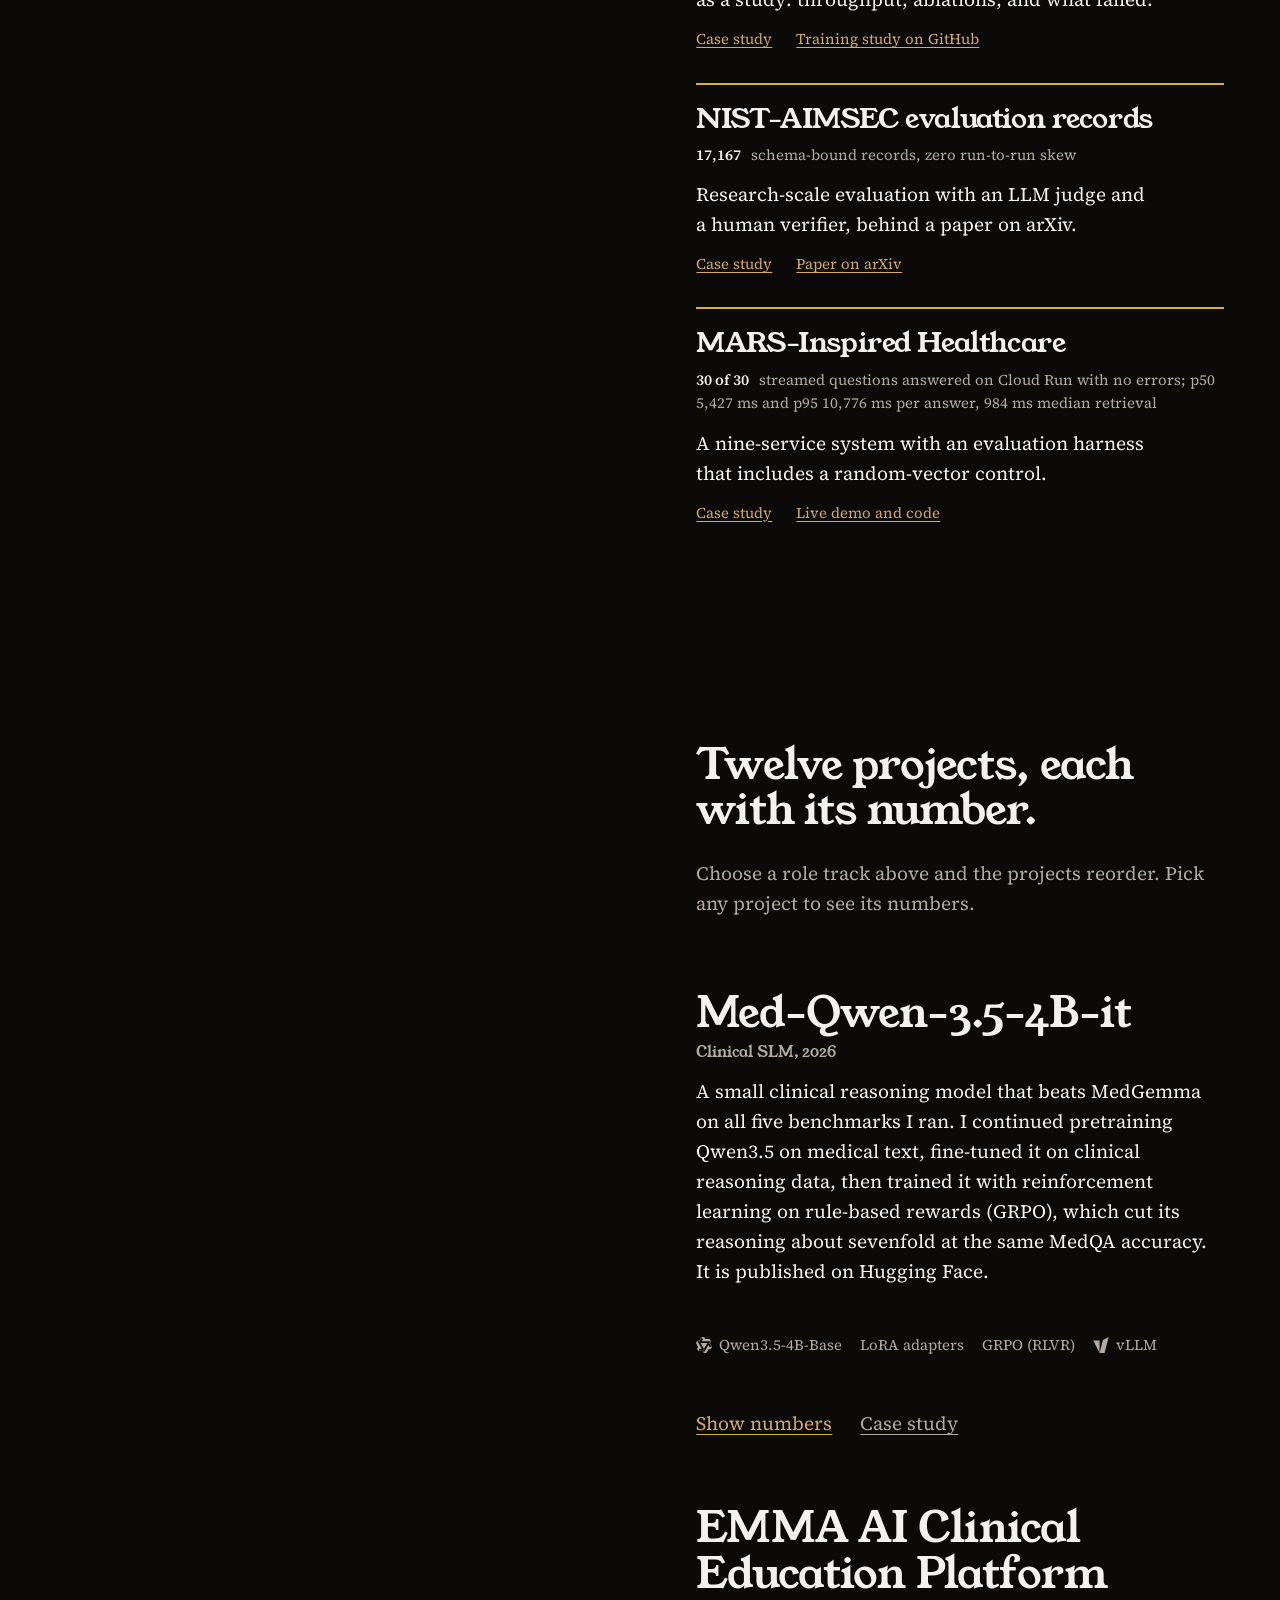
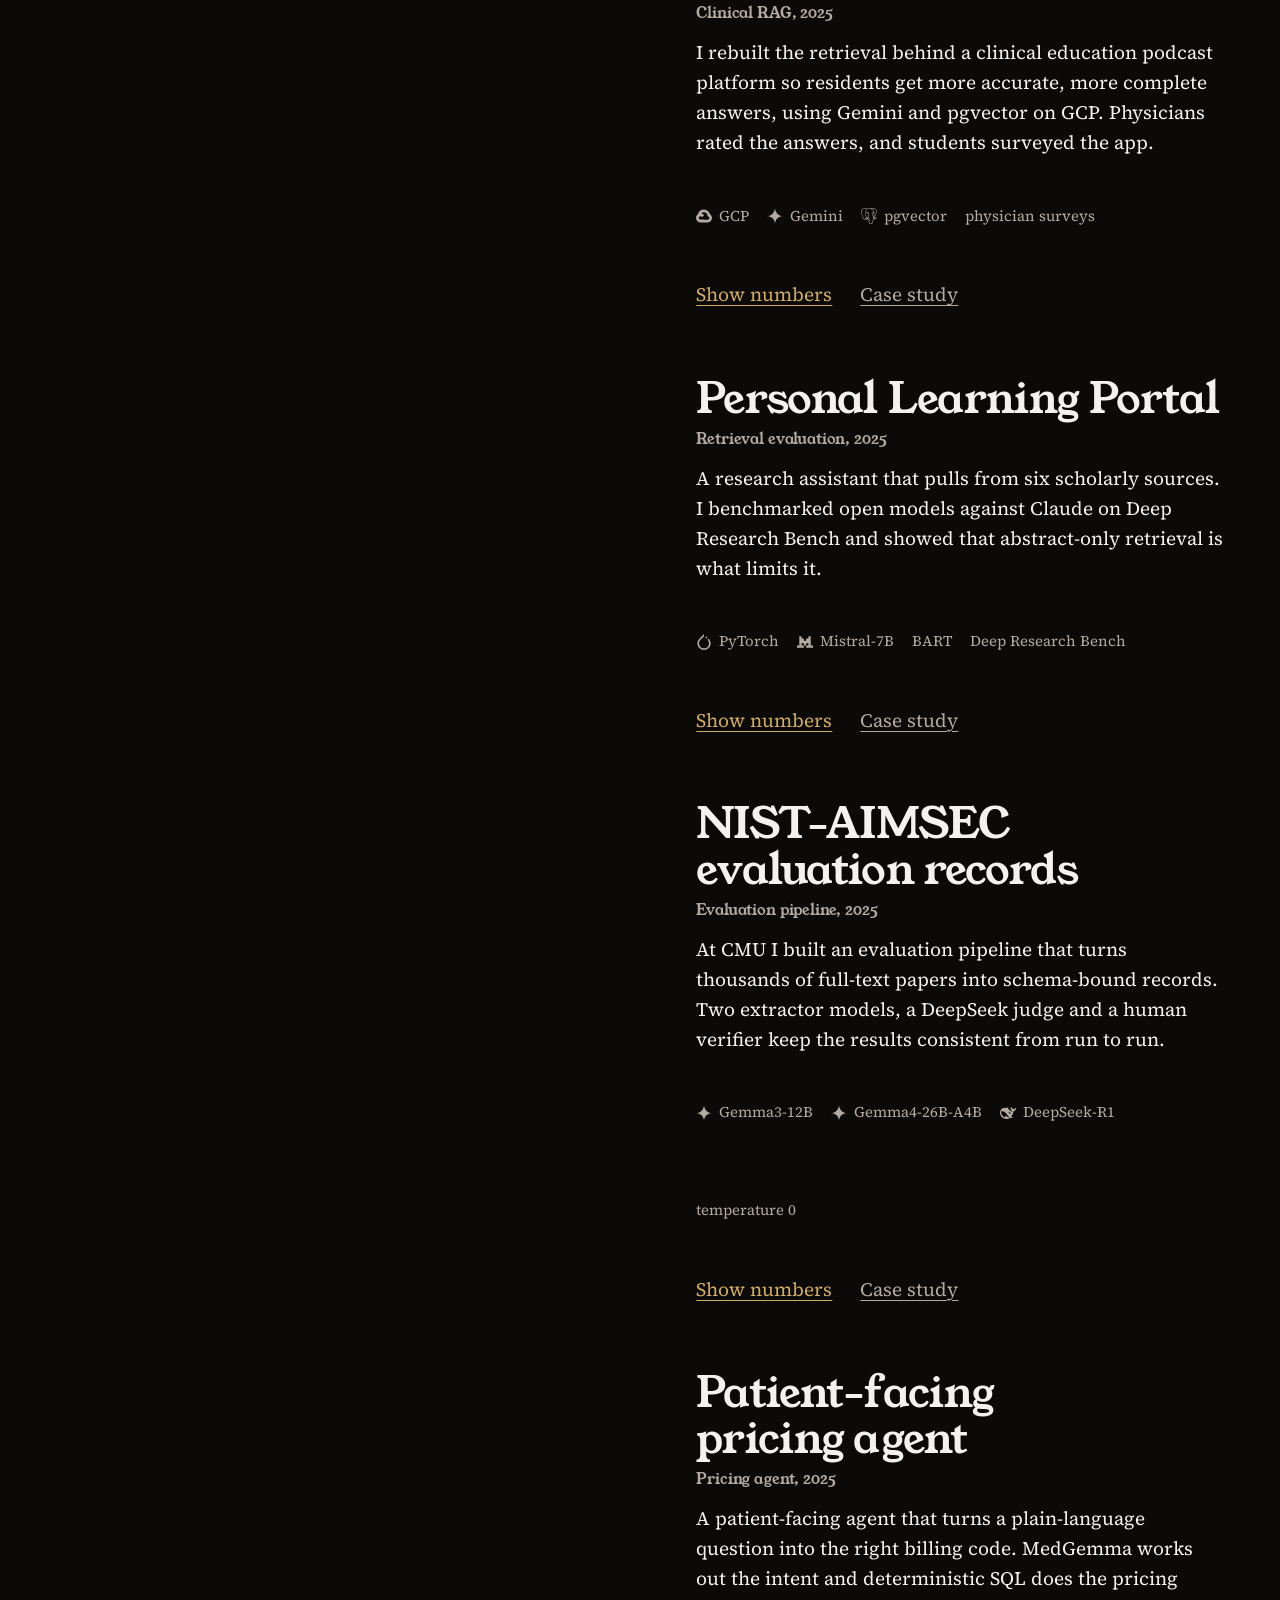
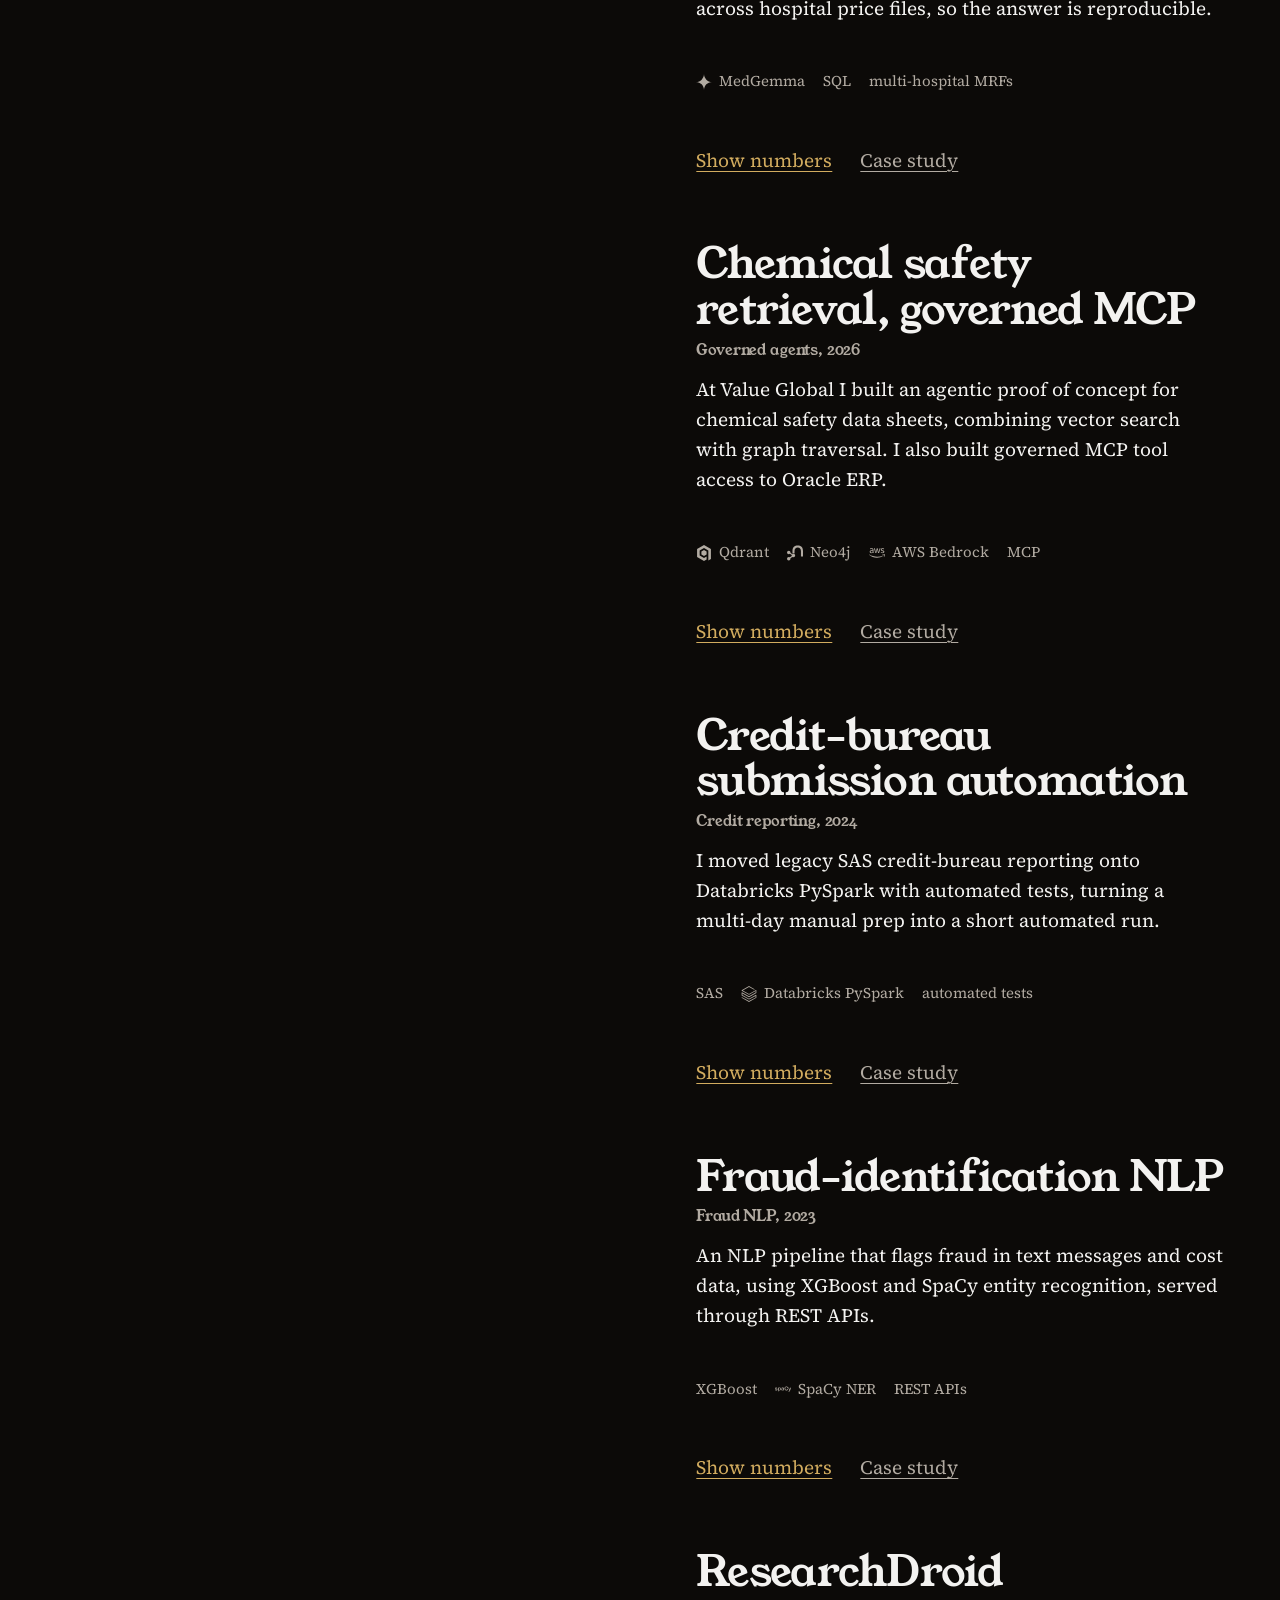
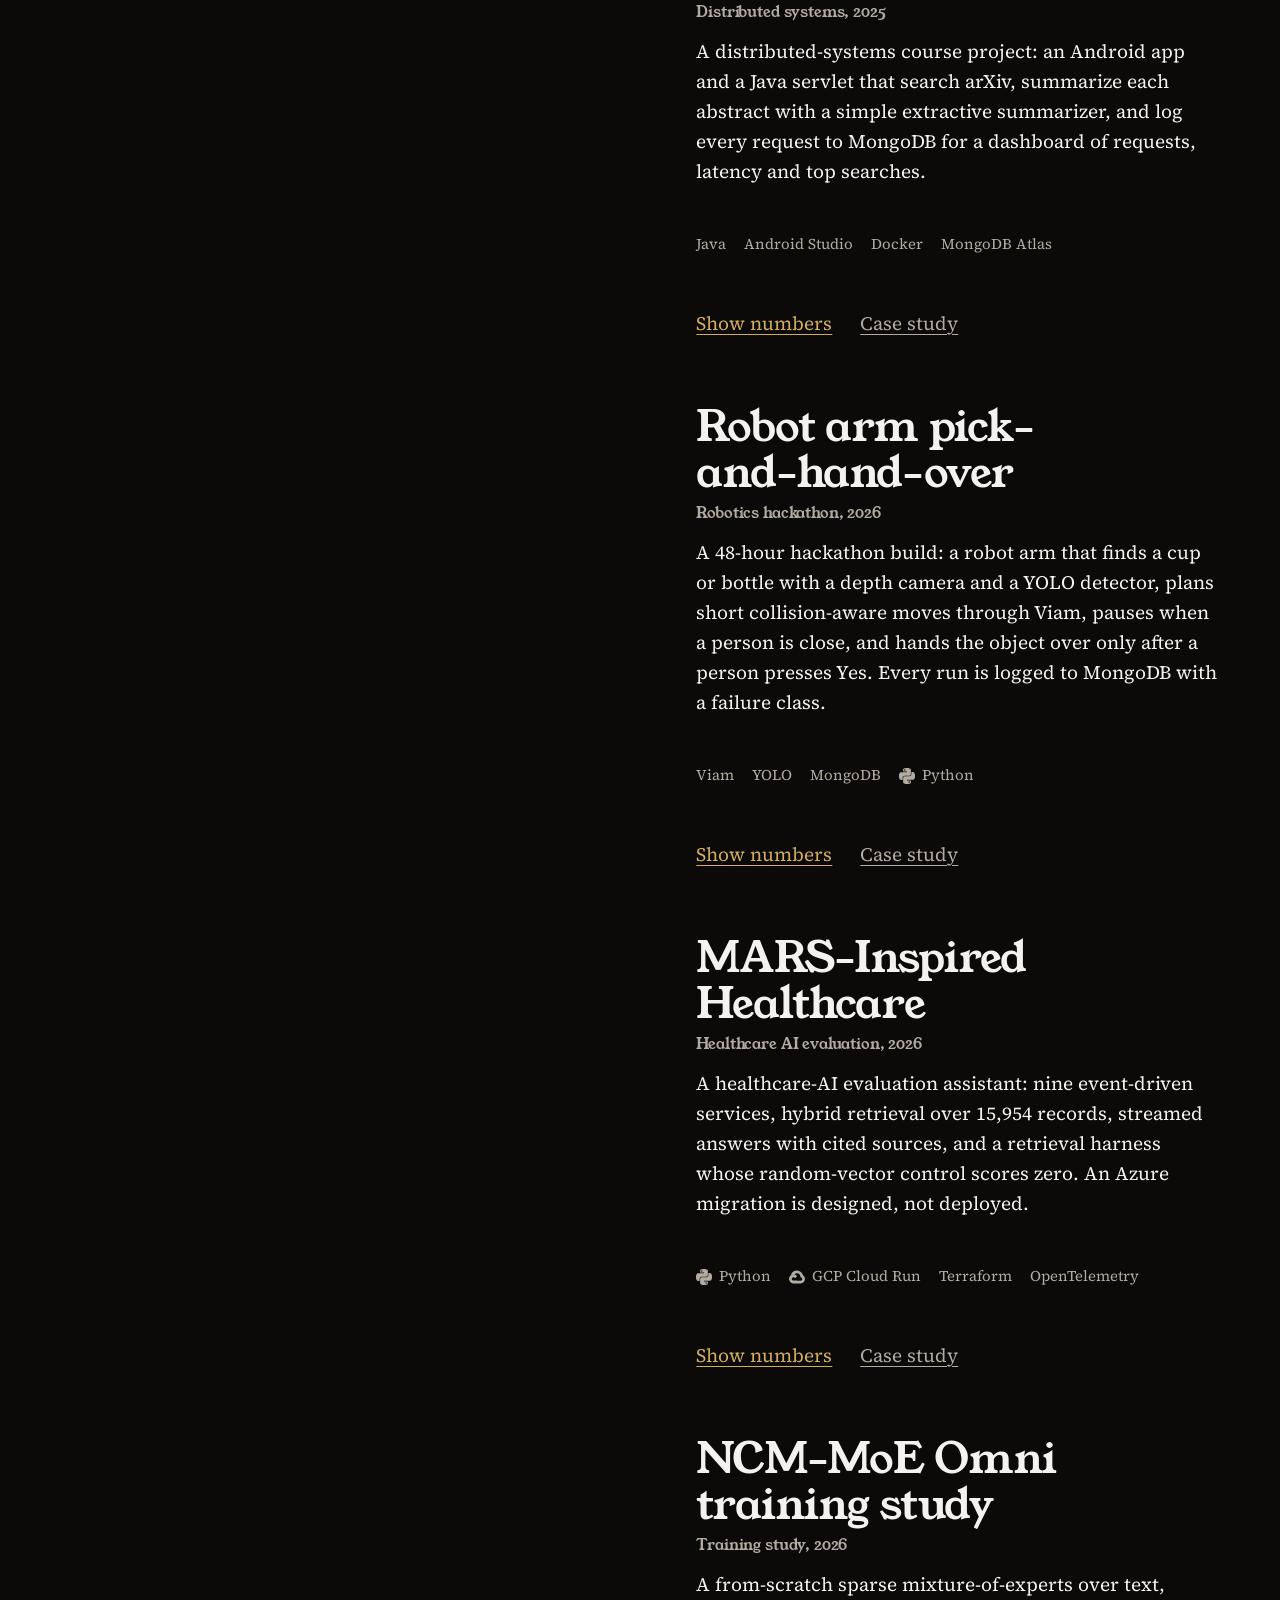
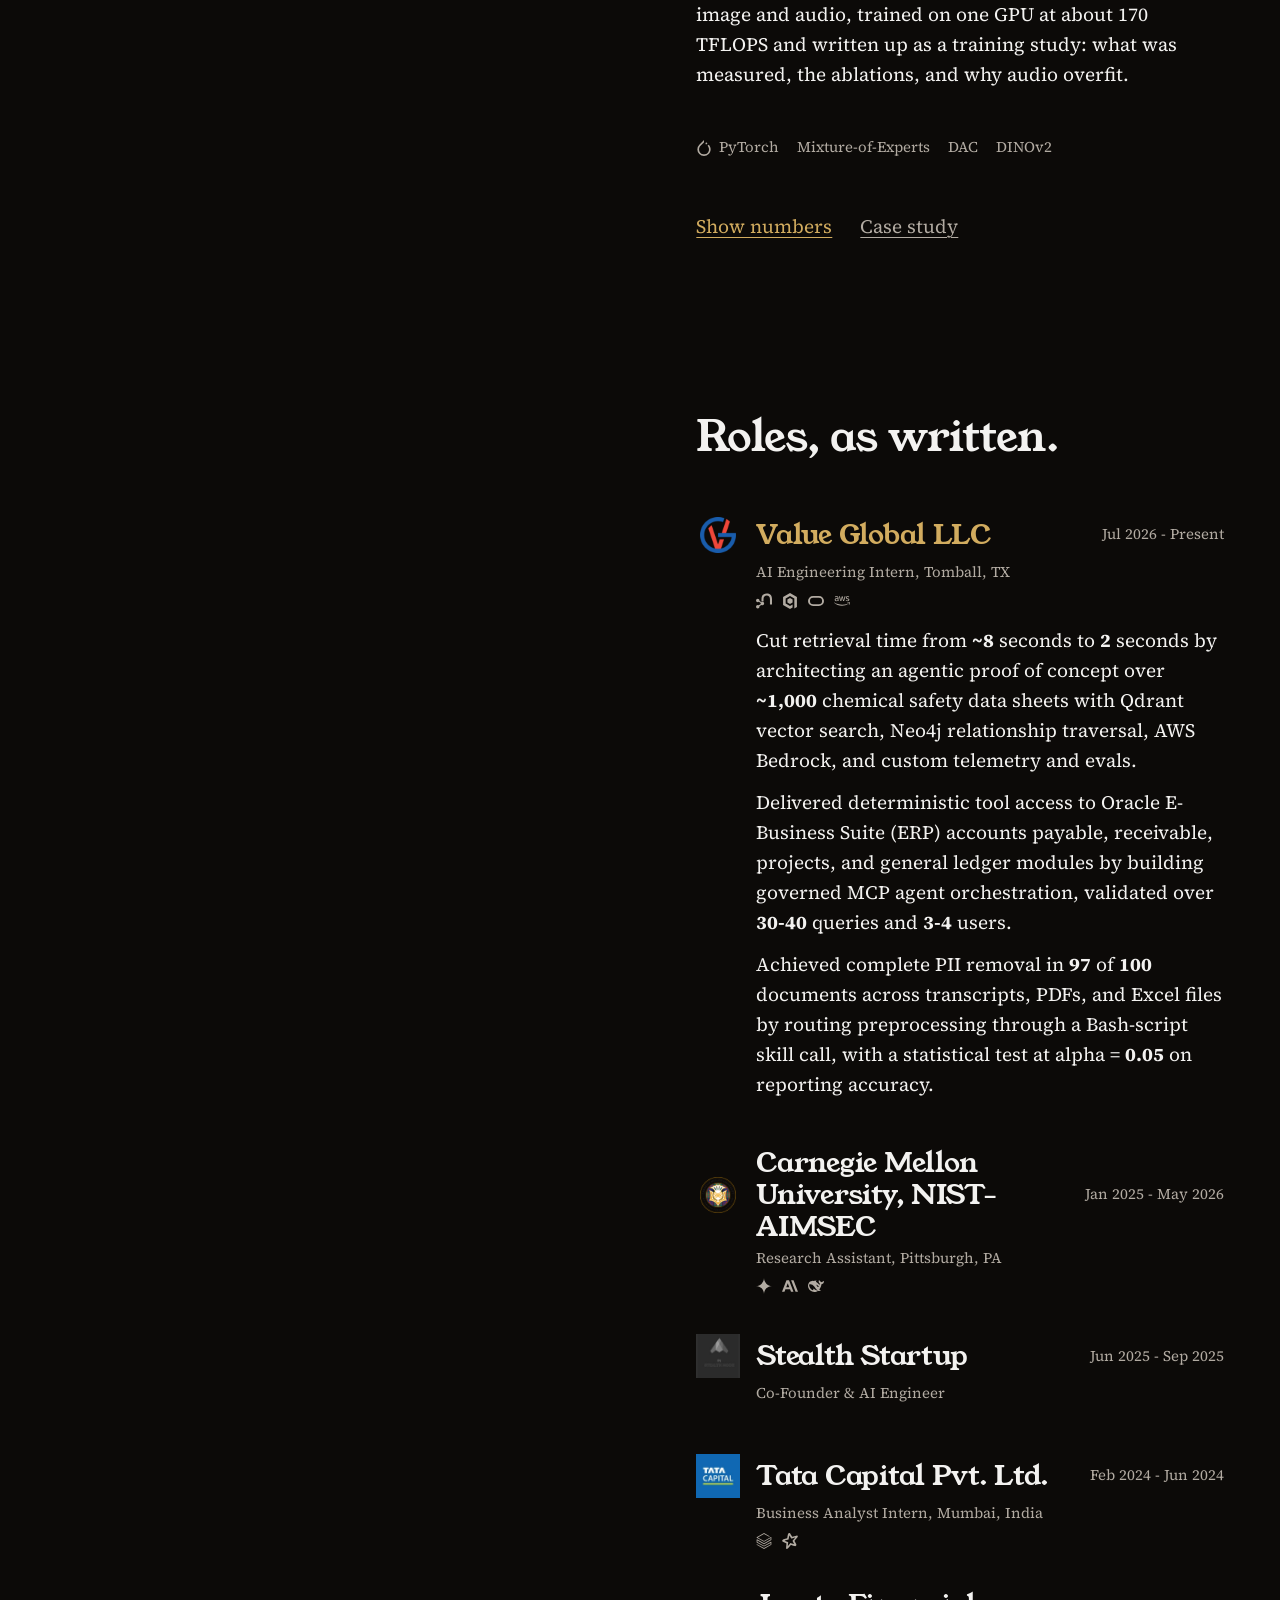
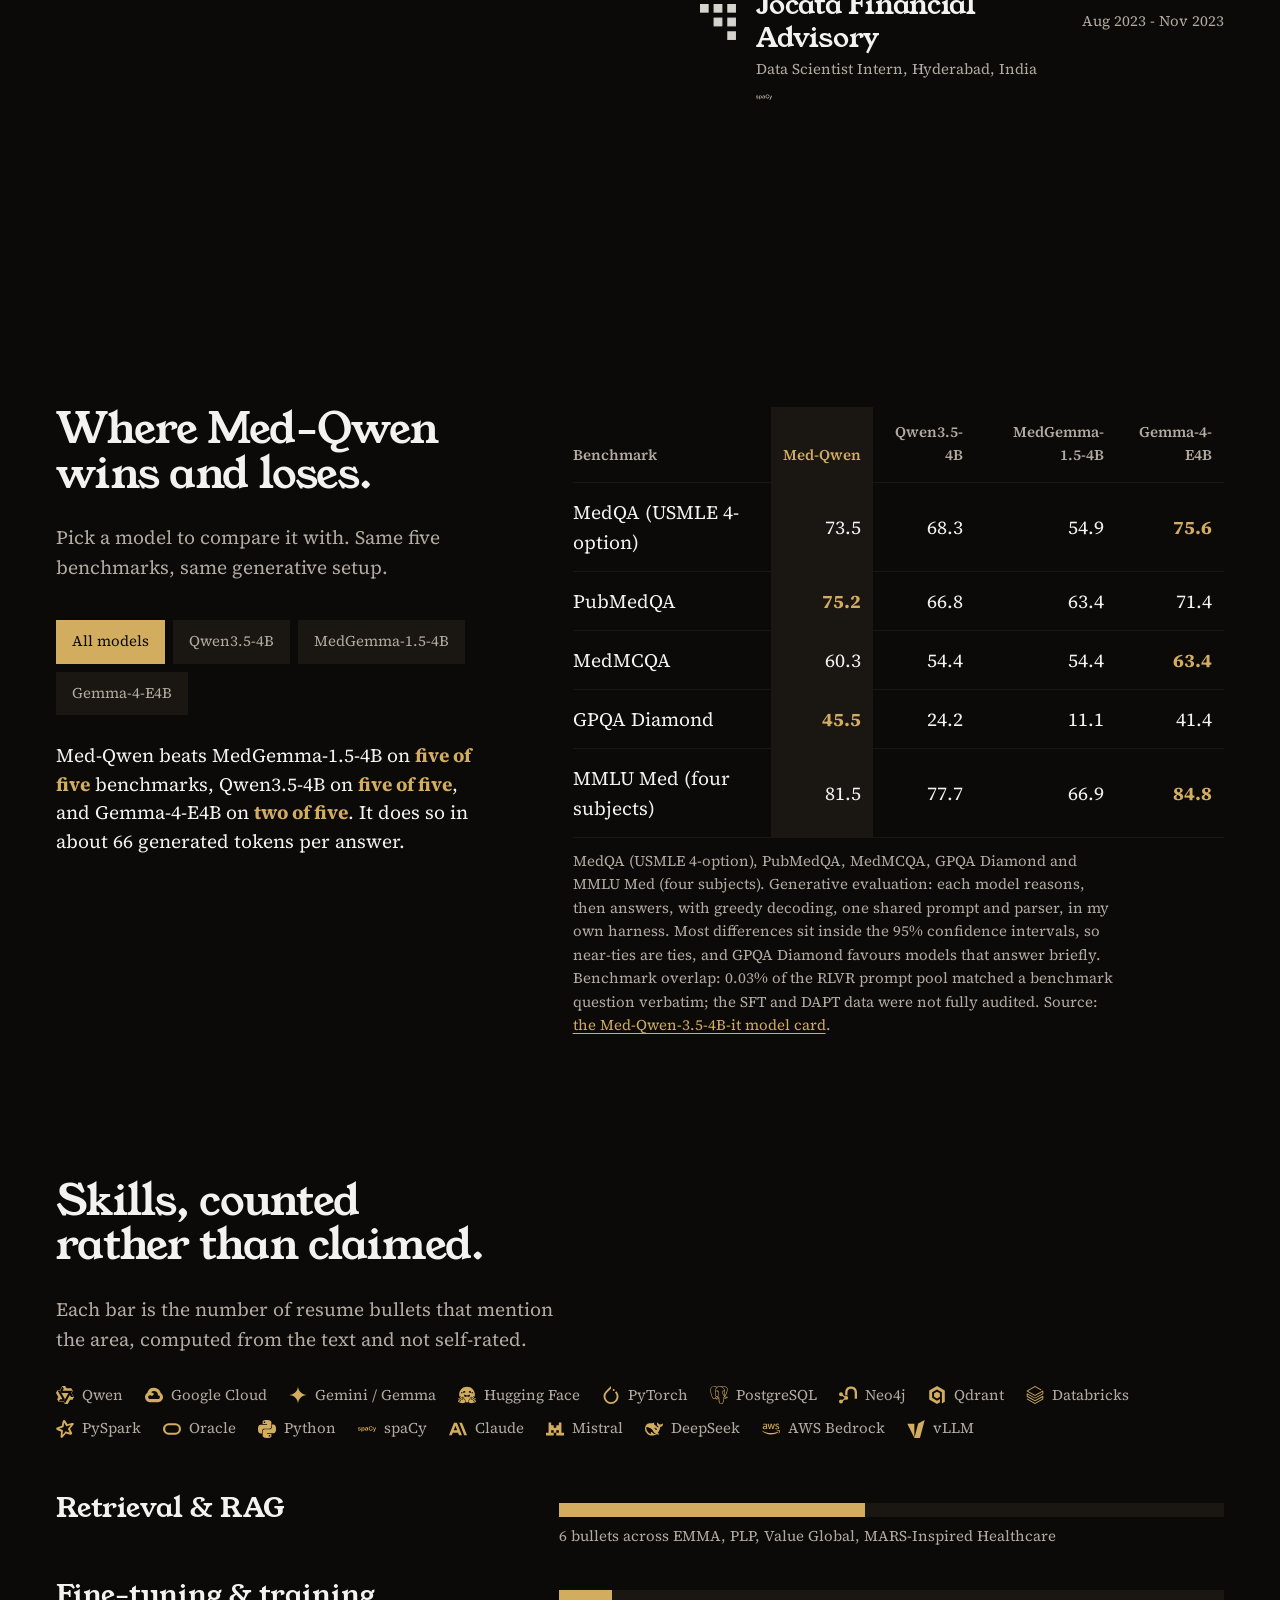
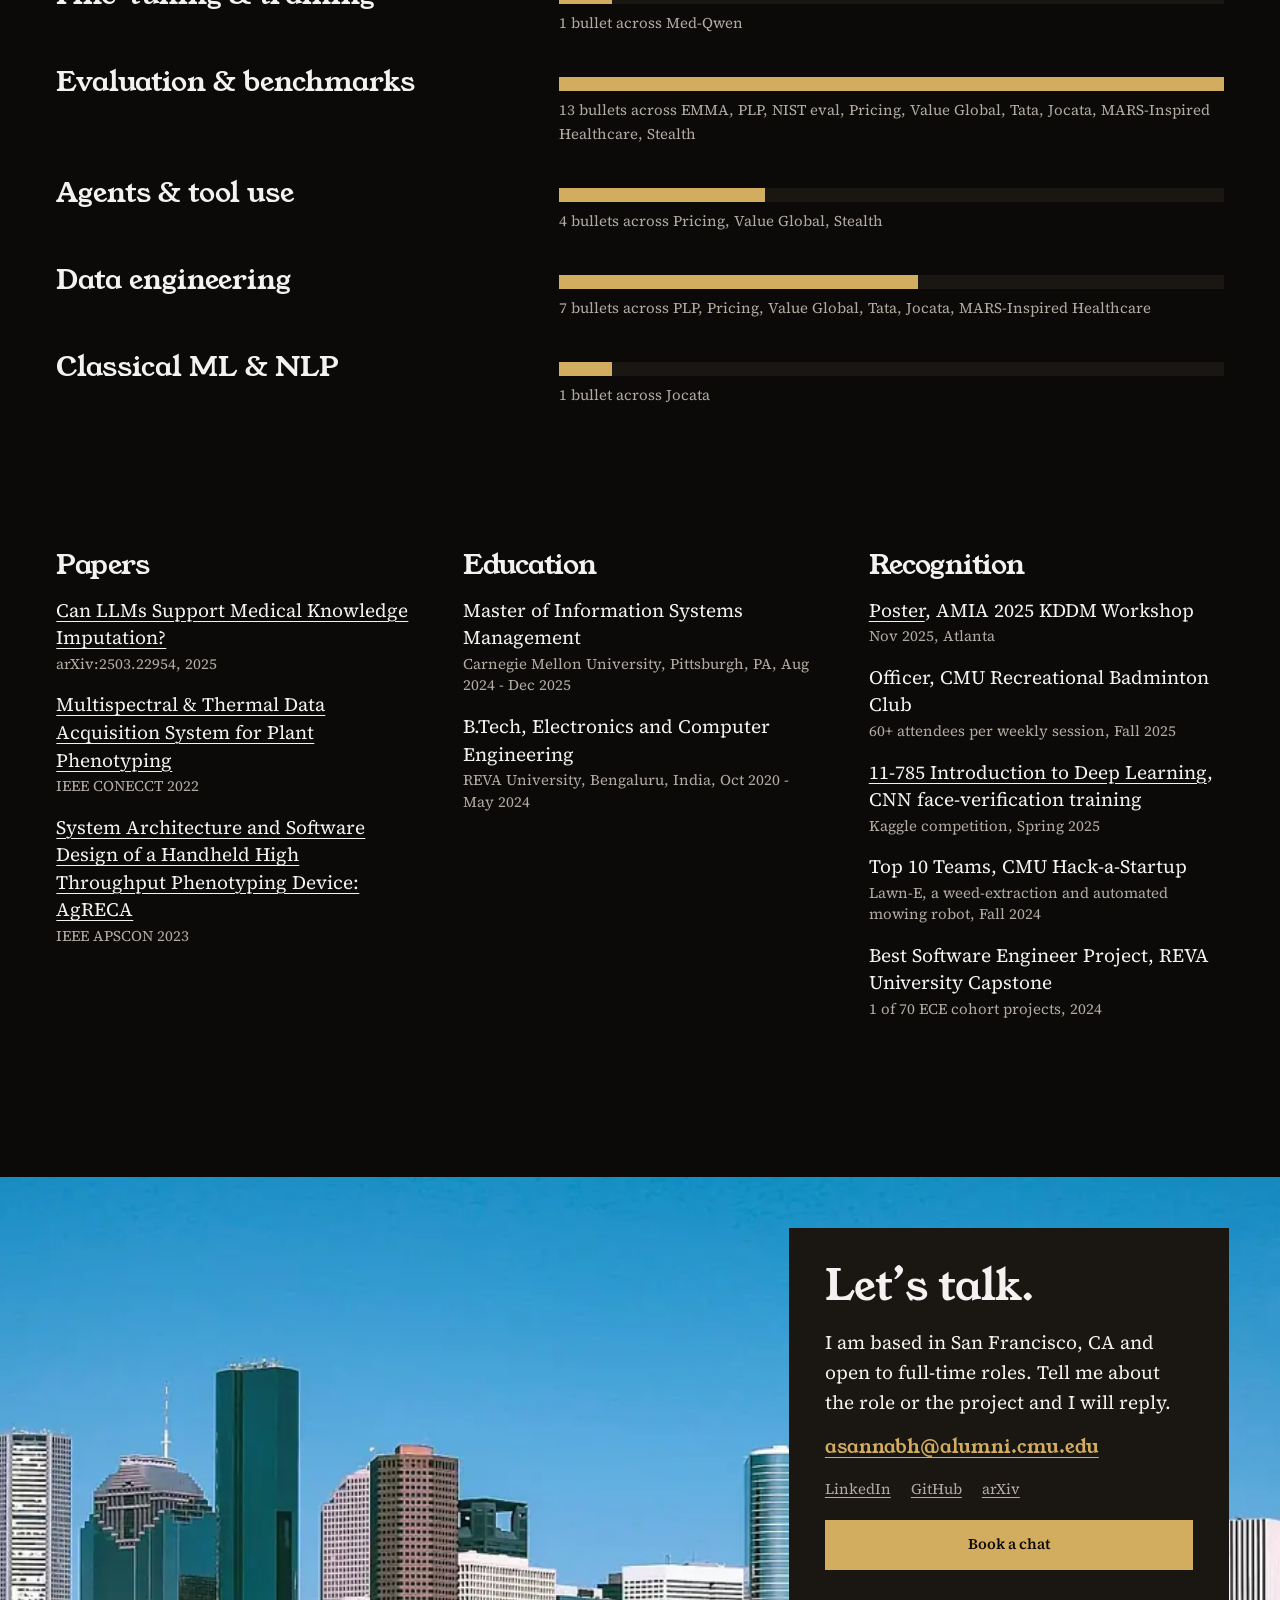
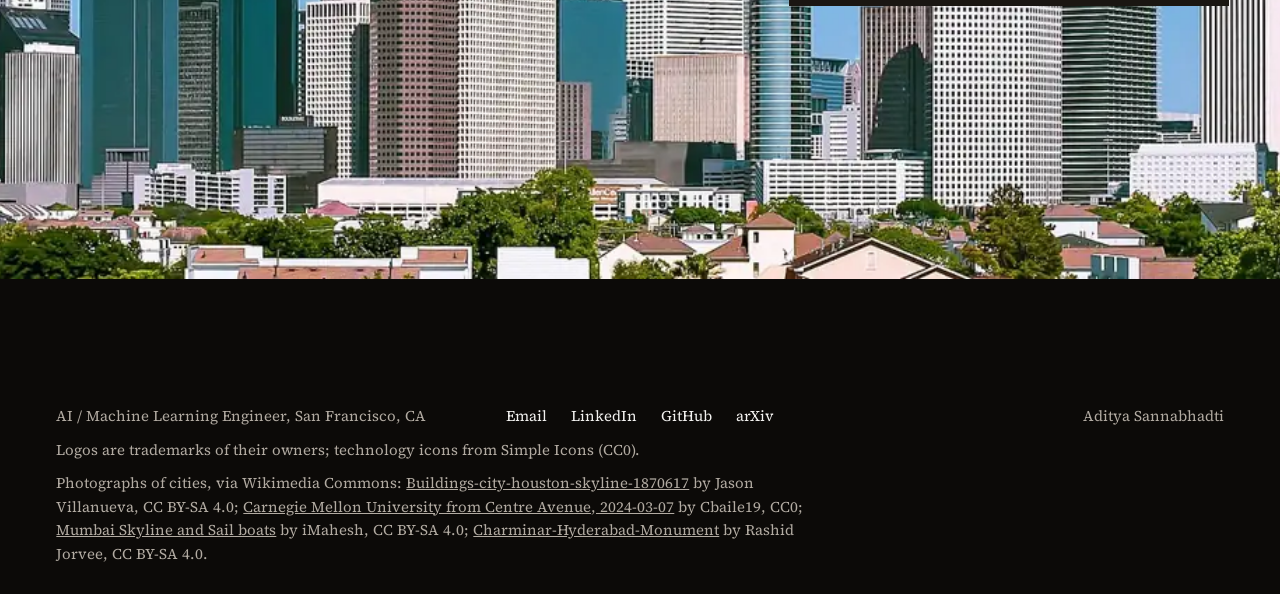
==== commit 2c058190: "Portfolio: MARS-Inspired Healthcare deployed on Cloud Run, measured latency, live demo link - Projec" ====
--- a/docs/index.html
+++ b/docs/index.html
@@ -12,7 +12,7 @@
 </head><body class="home">
 <header class="topbar"><a class="wm" href="index.html">Aditya Sannabhadti</a><nav aria-label="Main"><a class="wk" href="index.html#work">Work</a><a class="mh" href="index.html#experience">Experience</a><a class="mh" href="index.html#results">Results</a><a href="ask.html">Ask</a><button class="thm" id="tg" type="button" aria-label="Switch between dark and light">Theme</button><a class="btn p" href="contact.html">Book a chat</a></nav></header>
 <main><div class="split">
-<aside class="stage" aria-label="Portrait, and the figure or place for whatever you are reading"><div class="pane me on" data-pane="me"><figure><img src="me.webp" width="640" height="640" alt="Portrait of Aditya Sannabhadti" decoding="async" fetchpriority="high"><figcaption>Aditya Sannabhadti, San Francisco, CA. Open to full-time roles.</figcaption></figure></div><div class="pane" data-pane="w01" aria-hidden="true"><div class="fill"><span class="ttl">Med-Qwen-3.5-4B-it</span><div class="big">73.5%</div><p class="note">MedQA (USMLE) at about 66 generated tokens per answer</p><div class="vs" role="group" aria-label="Med-Qwen wins out of five benchmarks, per comparison model"><span class="k">Wins out of 5 benchmarks</span><div class="vr"><span class="vn">MedGemma-1.5-4B</span><span class="cells" aria-hidden="true"><i class="w"></i><i class="w"></i><i class="w"></i><i class="w"></i><i class="w"></i></span><b>5/5</b></div><div class="vr"><span class="vn">Gemma-4-E4B</span><span class="cells" aria-hidden="true"><i class="l"></i><i class="w"></i><i class="l"></i><i class="w"></i><i class="l"></i></span><b>2/5</b></div><div class="vr"><span class="vn">Qwen3.5-4B</span><span class="cells" aria-hidden="true"><i class="w"></i><i class="w"></i><i class="w"></i><i class="w"></i><i class="w"></i></span><b>5/5</b></div></div><div class="rl"><svg class="ch" viewBox="0 0 560 138" role="img" aria-label="reasoning tokens per answer (MedQA): 456 (SFT) to 66 (RLVR)"><text class="t" x="0" y="14">reasoning tokens per answer (MedQA)</text><text class="l" x="0" y="46">before</text><rect class="tr" x="168" y="30" width="314" height="22"/><rect class="bar" x="168" y="30" width="314.0" height="22" style="--i:0"/><text class="v" x="492" y="46">456 (SFT)</text><text class="l hot" x="0" y="86">after</text><rect class="tr" x="168" y="70" width="314" height="22"/><rect class="bar hot" x="168" y="70" width="45.4" height="22" style="--i:1"/><text class="v" x="492" y="86">66 (RLVR)</text><text class="n" x="0" y="132">same MedQA accuracy: 73.2% SFT, 73.5% RLVR; my own evaluation harness</text></svg></div></div></div><div class="pane" data-pane="w02" aria-hidden="true"><div class="fill"><span class="ttl">EMMA AI Clinical Education Platform</span><div class="big">+25%</div><p class="note">physician-rated accuracy + completeness</p><svg class="ch" viewBox="0 0 560 178" role="img" aria-label="EMMA evidence base"><text class="t" x="0" y="14">EMMA · evidence base</text><text class="l hot" x="0" y="46">students surveyed</text><rect class="tr" x="168" y="30" width="314" height="22"/><rect class="bar hot" x="168" y="30" width="301.4" height="22" style="--i:0"/><text class="v" x="492" y="46">48</text><text class="l" x="0" y="86">20 contexts</text><rect class="tr" x="168" y="70" width="314" height="22"/><rect class="bar" x="168" y="70" width="125.6" height="22" style="--i:1"/><text class="v" x="492" y="86">20</text><text class="l" x="0" y="126">physician surveys</text><rect class="tr" x="168" y="110" width="314" height="22"/><rect class="bar" x="168" y="110" width="12.6" height="22" style="--i:2"/><text class="v" x="492" y="126">2</text><text class="n" x="0" y="172">+25% comes from the two physician surveys</text></svg></div></div><div class="pane" data-pane="w03" aria-hidden="true"><div class="fill"><span class="ttl">Personal Learning Portal</span><div class="big">0.0668 vs 0.4201</div><p class="note">RACE: Mistral-7B vs Claude Sonnet 3.7</p><svg class="ch" viewBox="0 0 560 138" role="img" aria-label="RACE · 15 Deep Research Bench queries"><text class="t" x="0" y="14">RACE · 15 Deep Research Bench queries</text><text class="l hot" x="0" y="46">Claude Sonnet 3.7</text><rect class="tr" x="168" y="30" width="314" height="22"/><rect class="bar hot" x="168" y="30" width="314.0" height="22" style="--i:0"/><text class="v" x="492" y="46">0.4201</text><text class="l" x="0" y="86">Mistral-7B + BART</text><rect class="tr" x="168" y="70" width="314" height="22"/><rect class="bar" x="168" y="70" width="49.9" height="22" style="--i:1"/><text class="v" x="492" y="86">0.0668</text><text class="n" x="0" y="132">abstract-only retrieval limited the pipeline</text></svg></div></div><div class="pane" data-pane="w04" aria-hidden="true"><div class="fill"><span class="ttl">NIST-AIMSEC evaluation records</span><div class="big">17,167</div><p class="note">schema-bound records, zero run-to-run skew</p><svg class="ch" viewBox="0 0 560 178" role="img" aria-label="NIST-AIMSEC evaluation corpus"><text class="t" x="0" y="14">NIST-AIMSEC evaluation corpus</text><text class="l" x="0" y="46">inclusion list</text><rect class="tr" x="168" y="30" width="314" height="22"/><rect class="bar" x="168" y="30" width="314.0" height="22" style="--i:0"/><text class="v" x="492" y="46">28,023</text><text class="l hot" x="0" y="86">records</text><rect class="tr" x="168" y="70" width="314" height="22"/><rect class="bar hot" x="168" y="70" width="192.4" height="22" style="--i:1"/><text class="v" x="492" y="86">17,167</text><text class="l" x="0" y="126">full-text papers</text><rect class="tr" x="168" y="110" width="314" height="22"/><rect class="bar" x="168" y="110" width="178.7" height="22" style="--i:2"/><text class="v" x="492" y="126">15,944</text><text class="n" x="0" y="172">zero run-to-run skew over 10 repeats</text></svg></div></div><div class="pane" data-pane="w05" aria-hidden="true"><div class="fill"><span class="ttl">Patient-facing pricing agent</span><div class="big">82% → 91%</div><p class="note">CPT/HCPCS selection over 465 synthetic queries</p><svg class="ch" viewBox="0 0 560 138" role="img" aria-label="CPT/HCPCS code selection (%): 82% to 91%"><text class="t" x="0" y="14">CPT/HCPCS code selection (%)</text><text class="l" x="0" y="46">before</text><rect class="tr" x="168" y="30" width="314" height="22"/><rect class="bar" x="168" y="30" width="257.5" height="22" style="--i:0"/><text class="v" x="492" y="46">82%</text><text class="l hot" x="0" y="86">after</text><rect class="tr" x="168" y="70" width="314" height="22"/><rect class="bar hot" x="168" y="70" width="285.7" height="22" style="--i:1"/><text class="v" x="492" y="86">91%</text><text class="n" x="0" y="132">465 synthetic queries</text></svg></div></div><div class="pane" data-pane="w06" aria-hidden="true"><div class="fill"><span class="ttl">Chemical safety retrieval, governed MCP</span><div class="big">~8s → 2s</div><p class="note">over ~1,000 safety data sheets; PII removed in 97/100 documents</p><svg class="ch" viewBox="0 0 560 138" role="img" aria-label="retrieval time (seconds): ~8 s to 2 s"><text class="t" x="0" y="14">retrieval time (seconds)</text><text class="l" x="0" y="46">before</text><rect class="tr" x="168" y="30" width="314" height="22"/><rect class="bar" x="168" y="30" width="314.0" height="22" style="--i:0"/><text class="v" x="492" y="46">~8 s</text><text class="l hot" x="0" y="86">after</text><rect class="tr" x="168" y="70" width="314" height="22"/><rect class="bar hot" x="168" y="70" width="78.5" height="22" style="--i:1"/><text class="v" x="492" y="86">2 s</text><text class="n" x="0" y="132">~1,000 chemical safety data sheets</text></svg></div></div><div class="pane" data-pane="w07" aria-hidden="true"><div class="fill"><span class="ttl">Credit-bureau submission automation</span><div class="big">3 days → 2 hours</div><p class="note">credit-bureau submission prep</p><svg class="ch" viewBox="0 0 560 138" role="img" aria-label="credit-bureau submission prep (hours): 3 days to 2 hours"><text class="t" x="0" y="14">credit-bureau submission prep (hours)</text><text class="l" x="0" y="46">before</text><rect class="tr" x="168" y="30" width="314" height="22"/><rect class="bar" x="168" y="30" width="314.0" height="22" style="--i:0"/><text class="v" x="492" y="46">3 days</text><text class="l hot" x="0" y="86">after</text><rect class="tr" x="168" y="70" width="314" height="22"/><rect class="bar hot" x="168" y="70" width="8.7" height="22" style="--i:1"/><text class="v" x="492" y="86">2 hours</text><text class="n" x="0" y="132">3 days drawn as 72 hours, to scale</text></svg></div></div><div class="pane" data-pane="w08" aria-hidden="true"><div class="fill"><span class="ttl">Fraud-identification NLP</span><div class="big">0.86</div><p class="note">fraud identification F1</p><svg class="ch" viewBox="0 0 560 98" role="img" aria-label="fraud identification · F1"><text class="t" x="0" y="14">fraud identification · F1</text><text class="l hot" x="0" y="46">F1</text><rect class="tr" x="168" y="30" width="314" height="22"/><rect class="bar hot" x="168" y="30" width="270.0" height="22" style="--i:0"/><text class="v" x="492" y="46">0.86</text><text class="n" x="0" y="92">scale 0 to 1</text></svg></div></div><div class="pane" data-pane="w09" aria-hidden="true"><div class="fill"><span class="ttl">ResearchDroid</span><div class="big">3 tiers</div><p class="note">Android client, Java servlet on Tomcat, MongoDB Atlas, with the arXiv API behind it</p><svg class="ch" viewBox="0 0 560 178" role="img" aria-label="ResearchDroid per-request figures"><text class="t" x="0" y="14">ResearchDroid · per request</text><text class="l hot" x="0" y="46">fields logged per request</text><rect class="tr" x="168" y="30" width="314" height="22"/><rect class="bar hot" x="168" y="30" width="219.8" height="22" style="--i:0"/><text class="v" x="492" y="46">7</text><text class="l" x="0" y="86">papers per search</text><rect class="tr" x="168" y="70" width="314" height="22"/><rect class="bar" x="168" y="70" width="157.0" height="22" style="--i:1"/><text class="v" x="492" y="86">5</text><text class="l" x="0" y="126">summary sentences per paper</text><rect class="tr" x="168" y="110" width="314" height="22"/><rect class="bar" x="168" y="110" width="62.8" height="22" style="--i:2"/><text class="v" x="492" y="126">2</text><text class="n" x="0" y="172">every request is logged and shown on a dashboard</text></svg></div></div><div class="pane" data-pane="w10" aria-hidden="true"><div class="fill"><span class="ttl">Robot arm pick-and-hand-over</span><div class="big">9 of 24</div><p class="note">logged live runs lifted the object, mostly tuning runs on the last day</p><svg class="ch" viewBox="0 0 560 218" role="img" aria-label="Robot arm logged runs by outcome"><text class="t" x="0" y="14">24 logged live runs · outcome</text><text class="l hot" x="0" y="46">lifted the object</text><rect class="tr" x="168" y="30" width="314" height="22"/><rect class="bar hot" x="168" y="30" width="235.5" height="22" style="--i:0"/><text class="v" x="492" y="46">9</text><text class="l" x="0" y="86">stopped by the operator</text><rect class="tr" x="168" y="70" width="314" height="22"/><rect class="bar" x="168" y="70" width="235.5" height="22" style="--i:1"/><text class="v" x="492" y="86">9</text><text class="l" x="0" y="126">other failures</text><rect class="tr" x="168" y="110" width="314" height="22"/><rect class="bar" x="168" y="110" width="78.5" height="22" style="--i:2"/><text class="v" x="492" y="126">3</text><text class="l" x="0" y="166">errors</text><rect class="tr" x="168" y="150" width="314" height="22"/><rect class="bar" x="168" y="150" width="78.5" height="22" style="--i:3"/><text class="v" x="492" y="166">3</text><text class="n" x="0" y="212">mostly tuning runs on the last day, not a benchmark</text></svg></div></div><div class="pane" data-pane="w11" aria-hidden="true"><div class="fill"><span class="ttl">MARS-Healthcare</span><div class="big">0.850</div><p class="note">MRR@8 for the shipped hybrid retrieval, against 0.215 for dense search alone, on 40 faceted questions</p><svg class="ch" viewBox="0 0 560 218" role="img" aria-label="MARS-Healthcare retrieval scores"><text class="t" x="0" y="14">MARS-Healthcare · MRR@8 on 40 faceted questions</text><text class="l" x="0" y="46">hybrid, depth 20</text><rect class="tr" x="168" y="30" width="314" height="22"/><rect class="bar" x="168" y="30" width="302.4" height="22" style="--i:0"/><text class="v" x="492" y="46">0.963</text><text class="l hot" x="0" y="86">hybrid, 8 answer slots</text><rect class="tr" x="168" y="70" width="314" height="22"/><rect class="bar hot" x="168" y="70" width="266.9" height="22" style="--i:1"/><text class="v" x="492" y="86">0.850</text><text class="l" x="0" y="126">dense search alone</text><rect class="tr" x="168" y="110" width="314" height="22"/><rect class="bar" x="168" y="110" width="67.5" height="22" style="--i:2"/><text class="v" x="492" y="126">0.215</text><text class="l" x="0" y="166">random-vector control</text><rect class="tr" x="168" y="150" width="314" height="22"/><rect class="bar" x="168" y="150" width="3.0" height="22" style="--i:3"/><text class="v" x="492" y="166">0.000</text><text class="n" x="0" y="212">the gold is built from SQL filters, so this measures filter fidelity, not answer quality</text></svg></div></div><div class="pane" data-pane="w12" aria-hidden="true"><div class="fill"><span class="ttl">NCM-MoE Omni training study</span><div class="big">170 TFLOPS</div><p class="note">sustained on one RTX PRO 6000 over a 2B-code run; MFU about 34% against an assumed peak</p><svg class="ch" viewBox="0 0 560 298" role="img" aria-label="NCM-MoE held-out cross-entropy"><text class="t" x="0" y="14">NCM-MoE · held-out CE at the end of the run (lower is better)</text><text class="l" x="0" y="46">text, baseline</text><rect class="tr" x="168" y="30" width="314" height="22"/><rect class="bar" x="168" y="30" width="279.7" height="22" style="--i:0"/><text class="v" x="492" y="46">4.90</text><text class="l" x="0" y="86">image, baseline</text><rect class="tr" x="168" y="70" width="314" height="22"/><rect class="bar" x="168" y="70" width="235.2" height="22" style="--i:1"/><text class="v" x="492" y="86">4.12</text><text class="l hot" x="0" y="126">text, model</text><rect class="tr" x="168" y="110" width="314" height="22"/><rect class="bar hot" x="168" y="110" width="190.7" height="22" style="--i:2"/><text class="v" x="492" y="126">3.34</text><text class="l" x="0" y="166">audio, baseline</text><rect class="tr" x="168" y="150" width="314" height="22"/><rect class="bar" x="168" y="150" width="143.9" height="22" style="--i:3"/><text class="v" x="492" y="166">2.52</text><text class="l" x="0" y="206">audio, model</text><rect class="tr" x="168" y="190" width="314" height="22"/><rect class="bar" x="168" y="190" width="101.6" height="22" style="--i:4"/><text class="v" x="492" y="206">1.78</text><text class="l hot" x="0" y="246">image, model</text><rect class="tr" x="168" y="230" width="314" height="22"/><rect class="bar hot" x="168" y="230" width="100.5" height="22" style="--i:5"/><text class="v" x="492" y="246">1.76</text><text class="n" x="0" y="292">audio overfit: held-out CE rose from 1.52 at step 753 to 1.78</text></svg></div></div><div class="pane" data-pane="houston" aria-hidden="true"><figure><img src="places/houston.webp" width="1500" height="1000" alt="Skyline of downtown Houston under a blue sky" loading="lazy" decoding="async"><figcaption>Houston, the nearest big city to Tomball, TX, where Value Global is based. <a href="#credits">Photo credit</a></figcaption></figure></div><div class="pane" data-pane="pittsburgh" aria-hidden="true"><figure><img src="places/pittsburgh.webp" width="1500" height="1000" alt="Carnegie Mellon University campus buildings in Pittsburgh" loading="lazy" decoding="async"><figcaption>Pittsburgh, where Carnegie Mellon University is. <a href="#credits">Photo credit</a></figcaption></figure></div><div class="pane" data-pane="mumbai" aria-hidden="true"><figure><img src="places/mumbai.webp" width="1500" height="1000" alt="Mumbai skyline seen across the water with sailing boats" loading="lazy" decoding="async"><figcaption>Mumbai, where Tata Capital is based. <a href="#credits">Photo credit</a></figcaption></figure></div><div class="pane" data-pane="hyderabad" aria-hidden="true"><figure><img src="places/hyderabad.webp" width="1500" height="1000" alt="The Charminar monument in Hyderabad at night" loading="lazy" decoding="async"><figcaption>Hyderabad, where Jocata is based. <a href="#credits">Photo credit</a></figcaption></figure></div></aside>
+<aside class="stage" aria-label="Portrait, and the figure or place for whatever you are reading"><div class="pane me on" data-pane="me"><figure><img src="me.webp" width="640" height="640" alt="Portrait of Aditya Sannabhadti" decoding="async" fetchpriority="high"><figcaption>Aditya Sannabhadti, San Francisco, CA. Open to full-time roles.</figcaption></figure></div><div class="pane" data-pane="w01" aria-hidden="true"><div class="fill"><span class="ttl">Med-Qwen-3.5-4B-it</span><div class="big">73.5%</div><p class="note">MedQA (USMLE) at about 66 generated tokens per answer</p><div class="vs" role="group" aria-label="Med-Qwen wins out of five benchmarks, per comparison model"><span class="k">Wins out of 5 benchmarks</span><div class="vr"><span class="vn">MedGemma-1.5-4B</span><span class="cells" aria-hidden="true"><i class="w"></i><i class="w"></i><i class="w"></i><i class="w"></i><i class="w"></i></span><b>5/5</b></div><div class="vr"><span class="vn">Gemma-4-E4B</span><span class="cells" aria-hidden="true"><i class="l"></i><i class="w"></i><i class="l"></i><i class="w"></i><i class="l"></i></span><b>2/5</b></div><div class="vr"><span class="vn">Qwen3.5-4B</span><span class="cells" aria-hidden="true"><i class="w"></i><i class="w"></i><i class="w"></i><i class="w"></i><i class="w"></i></span><b>5/5</b></div></div><div class="rl"><svg class="ch" viewBox="0 0 560 138" role="img" aria-label="reasoning tokens per answer (MedQA): 456 (SFT) to 66 (RLVR)"><text class="t" x="0" y="14">reasoning tokens per answer (MedQA)</text><text class="l" x="0" y="46">before</text><rect class="tr" x="168" y="30" width="314" height="22"/><rect class="bar" x="168" y="30" width="314.0" height="22" style="--i:0"/><text class="v" x="492" y="46">456 (SFT)</text><text class="l hot" x="0" y="86">after</text><rect class="tr" x="168" y="70" width="314" height="22"/><rect class="bar hot" x="168" y="70" width="45.4" height="22" style="--i:1"/><text class="v" x="492" y="86">66 (RLVR)</text><text class="n" x="0" y="132">same MedQA accuracy: 73.2% SFT, 73.5% RLVR; my own evaluation harness</text></svg></div></div></div><div class="pane" data-pane="w02" aria-hidden="true"><div class="fill"><span class="ttl">EMMA AI Clinical Education Platform</span><div class="big">+25%</div><p class="note">physician-rated accuracy + completeness</p><svg class="ch" viewBox="0 0 560 178" role="img" aria-label="EMMA evidence base"><text class="t" x="0" y="14">EMMA · evidence base</text><text class="l hot" x="0" y="46">students surveyed</text><rect class="tr" x="168" y="30" width="314" height="22"/><rect class="bar hot" x="168" y="30" width="301.4" height="22" style="--i:0"/><text class="v" x="492" y="46">48</text><text class="l" x="0" y="86">20 contexts</text><rect class="tr" x="168" y="70" width="314" height="22"/><rect class="bar" x="168" y="70" width="125.6" height="22" style="--i:1"/><text class="v" x="492" y="86">20</text><text class="l" x="0" y="126">physician surveys</text><rect class="tr" x="168" y="110" width="314" height="22"/><rect class="bar" x="168" y="110" width="12.6" height="22" style="--i:2"/><text class="v" x="492" y="126">2</text><text class="n" x="0" y="172">+25% comes from the two physician surveys</text></svg></div></div><div class="pane" data-pane="w03" aria-hidden="true"><div class="fill"><span class="ttl">Personal Learning Portal</span><div class="big">0.0668 vs 0.4201</div><p class="note">RACE: Mistral-7B vs Claude Sonnet 3.7</p><svg class="ch" viewBox="0 0 560 138" role="img" aria-label="RACE · 15 Deep Research Bench queries"><text class="t" x="0" y="14">RACE · 15 Deep Research Bench queries</text><text class="l hot" x="0" y="46">Claude Sonnet 3.7</text><rect class="tr" x="168" y="30" width="314" height="22"/><rect class="bar hot" x="168" y="30" width="314.0" height="22" style="--i:0"/><text class="v" x="492" y="46">0.4201</text><text class="l" x="0" y="86">Mistral-7B + BART</text><rect class="tr" x="168" y="70" width="314" height="22"/><rect class="bar" x="168" y="70" width="49.9" height="22" style="--i:1"/><text class="v" x="492" y="86">0.0668</text><text class="n" x="0" y="132">abstract-only retrieval limited the pipeline</text></svg></div></div><div class="pane" data-pane="w04" aria-hidden="true"><div class="fill"><span class="ttl">NIST-AIMSEC evaluation records</span><div class="big">17,167</div><p class="note">schema-bound records, zero run-to-run skew</p><svg class="ch" viewBox="0 0 560 178" role="img" aria-label="NIST-AIMSEC evaluation corpus"><text class="t" x="0" y="14">NIST-AIMSEC evaluation corpus</text><text class="l" x="0" y="46">inclusion list</text><rect class="tr" x="168" y="30" width="314" height="22"/><rect class="bar" x="168" y="30" width="314.0" height="22" style="--i:0"/><text class="v" x="492" y="46">28,023</text><text class="l hot" x="0" y="86">records</text><rect class="tr" x="168" y="70" width="314" height="22"/><rect class="bar hot" x="168" y="70" width="192.4" height="22" style="--i:1"/><text class="v" x="492" y="86">17,167</text><text class="l" x="0" y="126">full-text papers</text><rect class="tr" x="168" y="110" width="314" height="22"/><rect class="bar" x="168" y="110" width="178.7" height="22" style="--i:2"/><text class="v" x="492" y="126">15,944</text><text class="n" x="0" y="172">zero run-to-run skew over 10 repeats</text></svg></div></div><div class="pane" data-pane="w05" aria-hidden="true"><div class="fill"><span class="ttl">Patient-facing pricing agent</span><div class="big">82% → 91%</div><p class="note">CPT/HCPCS selection over 465 synthetic queries</p><svg class="ch" viewBox="0 0 560 138" role="img" aria-label="CPT/HCPCS code selection (%): 82% to 91%"><text class="t" x="0" y="14">CPT/HCPCS code selection (%)</text><text class="l" x="0" y="46">before</text><rect class="tr" x="168" y="30" width="314" height="22"/><rect class="bar" x="168" y="30" width="257.5" height="22" style="--i:0"/><text class="v" x="492" y="46">82%</text><text class="l hot" x="0" y="86">after</text><rect class="tr" x="168" y="70" width="314" height="22"/><rect class="bar hot" x="168" y="70" width="285.7" height="22" style="--i:1"/><text class="v" x="492" y="86">91%</text><text class="n" x="0" y="132">465 synthetic queries</text></svg></div></div><div class="pane" data-pane="w06" aria-hidden="true"><div class="fill"><span class="ttl">Chemical safety retrieval, governed MCP</span><div class="big">~8s → 2s</div><p class="note">over ~1,000 safety data sheets; PII removed in 97/100 documents</p><svg class="ch" viewBox="0 0 560 138" role="img" aria-label="retrieval time (seconds): ~8 s to 2 s"><text class="t" x="0" y="14">retrieval time (seconds)</text><text class="l" x="0" y="46">before</text><rect class="tr" x="168" y="30" width="314" height="22"/><rect class="bar" x="168" y="30" width="314.0" height="22" style="--i:0"/><text class="v" x="492" y="46">~8 s</text><text class="l hot" x="0" y="86">after</text><rect class="tr" x="168" y="70" width="314" height="22"/><rect class="bar hot" x="168" y="70" width="78.5" height="22" style="--i:1"/><text class="v" x="492" y="86">2 s</text><text class="n" x="0" y="132">~1,000 chemical safety data sheets</text></svg></div></div><div class="pane" data-pane="w07" aria-hidden="true"><div class="fill"><span class="ttl">Credit-bureau submission automation</span><div class="big">3 days → 2 hours</div><p class="note">credit-bureau submission prep</p><svg class="ch" viewBox="0 0 560 138" role="img" aria-label="credit-bureau submission prep (hours): 3 days to 2 hours"><text class="t" x="0" y="14">credit-bureau submission prep (hours)</text><text class="l" x="0" y="46">before</text><rect class="tr" x="168" y="30" width="314" height="22"/><rect class="bar" x="168" y="30" width="314.0" height="22" style="--i:0"/><text class="v" x="492" y="46">3 days</text><text class="l hot" x="0" y="86">after</text><rect class="tr" x="168" y="70" width="314" height="22"/><rect class="bar hot" x="168" y="70" width="8.7" height="22" style="--i:1"/><text class="v" x="492" y="86">2 hours</text><text class="n" x="0" y="132">3 days drawn as 72 hours, to scale</text></svg></div></div><div class="pane" data-pane="w08" aria-hidden="true"><div class="fill"><span class="ttl">Fraud-identification NLP</span><div class="big">0.86</div><p class="note">fraud identification F1</p><svg class="ch" viewBox="0 0 560 98" role="img" aria-label="fraud identification · F1"><text class="t" x="0" y="14">fraud identification · F1</text><text class="l hot" x="0" y="46">F1</text><rect class="tr" x="168" y="30" width="314" height="22"/><rect class="bar hot" x="168" y="30" width="270.0" height="22" style="--i:0"/><text class="v" x="492" y="46">0.86</text><text class="n" x="0" y="92">scale 0 to 1</text></svg></div></div><div class="pane" data-pane="w09" aria-hidden="true"><div class="fill"><span class="ttl">ResearchDroid</span><div class="big">3 tiers</div><p class="note">Android client, Java servlet on Tomcat, MongoDB Atlas, with the arXiv API behind it</p><svg class="ch" viewBox="0 0 560 178" role="img" aria-label="ResearchDroid per-request figures"><text class="t" x="0" y="14">ResearchDroid · per request</text><text class="l hot" x="0" y="46">fields logged per request</text><rect class="tr" x="168" y="30" width="314" height="22"/><rect class="bar hot" x="168" y="30" width="219.8" height="22" style="--i:0"/><text class="v" x="492" y="46">7</text><text class="l" x="0" y="86">papers per search</text><rect class="tr" x="168" y="70" width="314" height="22"/><rect class="bar" x="168" y="70" width="157.0" height="22" style="--i:1"/><text class="v" x="492" y="86">5</text><text class="l" x="0" y="126">summary sentences per paper</text><rect class="tr" x="168" y="110" width="314" height="22"/><rect class="bar" x="168" y="110" width="62.8" height="22" style="--i:2"/><text class="v" x="492" y="126">2</text><text class="n" x="0" y="172">every request is logged and shown on a dashboard</text></svg></div></div><div class="pane" data-pane="w10" aria-hidden="true"><div class="fill"><span class="ttl">Robot arm pick-and-hand-over</span><div class="big">9 of 24</div><p class="note">logged live runs lifted the object, mostly tuning runs on the last day</p><svg class="ch" viewBox="0 0 560 218" role="img" aria-label="Robot arm logged runs by outcome"><text class="t" x="0" y="14">24 logged live runs · outcome</text><text class="l hot" x="0" y="46">lifted the object</text><rect class="tr" x="168" y="30" width="314" height="22"/><rect class="bar hot" x="168" y="30" width="235.5" height="22" style="--i:0"/><text class="v" x="492" y="46">9</text><text class="l" x="0" y="86">stopped by the operator</text><rect class="tr" x="168" y="70" width="314" height="22"/><rect class="bar" x="168" y="70" width="235.5" height="22" style="--i:1"/><text class="v" x="492" y="86">9</text><text class="l" x="0" y="126">other failures</text><rect class="tr" x="168" y="110" width="314" height="22"/><rect class="bar" x="168" y="110" width="78.5" height="22" style="--i:2"/><text class="v" x="492" y="126">3</text><text class="l" x="0" y="166">errors</text><rect class="tr" x="168" y="150" width="314" height="22"/><rect class="bar" x="168" y="150" width="78.5" height="22" style="--i:3"/><text class="v" x="492" y="166">3</text><text class="n" x="0" y="212">mostly tuning runs on the last day, not a benchmark</text></svg></div></div><div class="pane" data-pane="w11" aria-hidden="true"><div class="fill"><span class="ttl">MARS-Inspired Healthcare</span><div class="big">30 of 30</div><p class="note">streamed questions answered on Cloud Run with no errors; p50 5,427 ms and p95 10,776 ms per answer, 984 ms median retrieval</p><svg class="ch" viewBox="0 0 560 298" role="img" aria-label="MARS-Inspired Healthcare latency percentiles"><text class="t" x="0" y="14">MARS-Inspired Healthcare · latency on Cloud Run, 30 streamed questions (ms)</text><text class="l" x="0" y="46">total, p95</text><rect class="tr" x="168" y="30" width="314" height="22"/><rect class="bar" x="168" y="30" width="282.0" height="22" style="--i:0"/><text class="v" x="492" y="46">10,776</text><text class="l" x="0" y="86">first token, p95</text><rect class="tr" x="168" y="70" width="314" height="22"/><rect class="bar" x="168" y="70" width="156.8" height="22" style="--i:1"/><text class="v" x="492" y="86">5,993</text><text class="l hot" x="0" y="126">total, p50</text><rect class="tr" x="168" y="110" width="314" height="22"/><rect class="bar hot" x="168" y="110" width="142.0" height="22" style="--i:2"/><text class="v" x="492" y="126">5,427</text><text class="l hot" x="0" y="166">first token, p50</text><rect class="tr" x="168" y="150" width="314" height="22"/><rect class="bar hot" x="168" y="150" width="53.2" height="22" style="--i:3"/><text class="v" x="492" y="166">2,033</text><text class="l" x="0" y="206">retrieval, p95</text><rect class="tr" x="168" y="190" width="314" height="22"/><rect class="bar" x="168" y="190" width="39.2" height="22" style="--i:4"/><text class="v" x="492" y="206">1,498</text><text class="l hot" x="0" y="246">retrieval, p50</text><rect class="tr" x="168" y="230" width="314" height="22"/><rect class="bar hot" x="168" y="230" width="25.7" height="22" style="--i:5"/><text class="v" x="492" y="246">984</text><text class="n" x="0" y="292">30 of 30 answered, no errors; n = 30, so p99 (11,202 ms) is the maximum</text></svg></div></div><div class="pane" data-pane="w12" aria-hidden="true"><div class="fill"><span class="ttl">NCM-MoE Omni training study</span><div class="big">170 TFLOPS</div><p class="note">sustained on one RTX PRO 6000 over a 2B-code run; MFU about 34% against an assumed peak</p><svg class="ch" viewBox="0 0 560 298" role="img" aria-label="NCM-MoE held-out cross-entropy"><text class="t" x="0" y="14">NCM-MoE · held-out CE at the end of the run (lower is better)</text><text class="l" x="0" y="46">text, baseline</text><rect class="tr" x="168" y="30" width="314" height="22"/><rect class="bar" x="168" y="30" width="279.7" height="22" style="--i:0"/><text class="v" x="492" y="46">4.90</text><text class="l" x="0" y="86">image, baseline</text><rect class="tr" x="168" y="70" width="314" height="22"/><rect class="bar" x="168" y="70" width="235.2" height="22" style="--i:1"/><text class="v" x="492" y="86">4.12</text><text class="l hot" x="0" y="126">text, model</text><rect class="tr" x="168" y="110" width="314" height="22"/><rect class="bar hot" x="168" y="110" width="190.7" height="22" style="--i:2"/><text class="v" x="492" y="126">3.34</text><text class="l" x="0" y="166">audio, baseline</text><rect class="tr" x="168" y="150" width="314" height="22"/><rect class="bar" x="168" y="150" width="143.9" height="22" style="--i:3"/><text class="v" x="492" y="166">2.52</text><text class="l" x="0" y="206">audio, model</text><rect class="tr" x="168" y="190" width="314" height="22"/><rect class="bar" x="168" y="190" width="101.6" height="22" style="--i:4"/><text class="v" x="492" y="206">1.78</text><text class="l hot" x="0" y="246">image, model</text><rect class="tr" x="168" y="230" width="314" height="22"/><rect class="bar hot" x="168" y="230" width="100.5" height="22" style="--i:5"/><text class="v" x="492" y="246">1.76</text><text class="n" x="0" y="292">audio overfit: held-out CE rose from 1.52 at step 753 to 1.78</text></svg></div></div><div class="pane" data-pane="houston" aria-hidden="true"><figure><img src="places/houston.webp" width="1500" height="1000" alt="Skyline of downtown Houston under a blue sky" loading="lazy" decoding="async"><figcaption>Houston, the nearest big city to Tomball, TX, where Value Global is based. <a href="#credits">Photo credit</a></figcaption></figure></div><div class="pane" data-pane="pittsburgh" aria-hidden="true"><figure><img src="places/pittsburgh.webp" width="1500" height="1000" alt="Carnegie Mellon University campus buildings in Pittsburgh" loading="lazy" decoding="async"><figcaption>Pittsburgh, where Carnegie Mellon University is. <a href="#credits">Photo credit</a></figcaption></figure></div><div class="pane" data-pane="mumbai" aria-hidden="true"><figure><img src="places/mumbai.webp" width="1500" height="1000" alt="Mumbai skyline seen across the water with sailing boats" loading="lazy" decoding="async"><figcaption>Mumbai, where Tata Capital is based. <a href="#credits">Photo credit</a></figcaption></figure></div><div class="pane" data-pane="hyderabad" aria-hidden="true"><figure><img src="places/hyderabad.webp" width="1500" height="1000" alt="The Charminar monument in Hyderabad at night" loading="lazy" decoding="async"><figcaption>Hyderabad, where Jocata is based. <a href="#credits">Photo credit</a></figcaption></figure></div></aside>
 <div class="read">
 <section class="hero" id="top">
 <h1 data-rise style="--i:0">Aditya Sannabhadti</h1>
@@ -24,11 +24,11 @@
 <div class="tracks" data-rise style="--i:6"><span>See the work for</span><div class="seg" role="group" aria-label="Role track"><button type="button" data-track="all" aria-pressed="true">All</button><button type="button" data-track="ai" aria-pressed="false">AI engineer</button><button type="button" data-track="fintech" aria-pressed="false">Fintech</button><button type="button" data-track="health" aria-pressed="false">Healthtech</button></div></div>
 </section>
 
-<section id="highlights"><h2 class="sh" data-reveal>Start with these four.</h2><p data-reveal>The strongest evidence: post-training, training from scratch, evaluation research and systems.</p><ol class="hl"><li><a class="ht" href="case-01.html">Med-Qwen-3.5-4B-it</a><span class="hm"><b>73.5%</b> MedQA (USMLE) at about 66 generated tokens per answer</span><p>A full post-training pipeline, released on Hugging Face, with a contamination audit and an honest comparison table.</p><div class="ha"><a href="case-01.html">Case study</a><a href="https://huggingface.co/adi274903/Med-Qwen-3.5-4B-it" rel="noopener">Model on Hugging Face</a></div></li><li><a class="ht" href="case-12.html">NCM-MoE Omni training study</a><span class="hm"><b>170 TFLOPS</b> sustained on one RTX PRO 6000 over a 2B-code run; MFU about 34% against an assumed peak</span><p>Trained from scratch on one GPU and written up as a study: throughput, ablations, and what failed.</p><div class="ha"><a href="case-12.html">Case study</a><a href="https://github.com/adi274903/ncm-omni/blob/main/STUDY.md" rel="noopener">Training study on GitHub</a></div></li><li><a class="ht" href="case-04.html">NIST-AIMSEC evaluation records</a><span class="hm"><b>17,167</b> schema-bound records, zero run-to-run skew</span><p>Research-scale evaluation with an LLM judge and a human verifier, behind a paper on arXiv.</p><div class="ha"><a href="case-04.html">Case study</a><a href="https://arxiv.org/abs/2503.22954" rel="noopener">Paper on arXiv</a></div></li><li><a class="ht" href="case-11.html">MARS-Healthcare</a><span class="hm"><b>0.850</b> MRR@8 for the shipped hybrid retrieval, against 0.215 for dense search alone, on 40 faceted questions</span><p>A nine-service system with an evaluation harness that includes a random-vector control.</p><div class="ha"><a href="case-11.html">Case study</a><a href="https://github.com/adi274903/MARS-Healthcare" rel="noopener">Project on GitHub</a></div></li></ol></section>
+<section id="highlights"><h2 class="sh" data-reveal>Start with these four.</h2><p data-reveal>The strongest evidence: post-training, training from scratch, evaluation research and systems.</p><ol class="hl"><li><a class="ht" href="case-01.html">Med-Qwen-3.5-4B-it</a><span class="hm"><b>73.5%</b> MedQA (USMLE) at about 66 generated tokens per answer</span><p>A full post-training pipeline, released on Hugging Face, with a contamination audit and an honest comparison table.</p><div class="ha"><a href="case-01.html">Case study</a><a href="https://huggingface.co/adi274903/Med-Qwen-3.5-4B-it" rel="noopener">Model on Hugging Face</a></div></li><li><a class="ht" href="case-12.html">NCM-MoE Omni training study</a><span class="hm"><b>170 TFLOPS</b> sustained on one RTX PRO 6000 over a 2B-code run; MFU about 34% against an assumed peak</span><p>Trained from scratch on one GPU and written up as a study: throughput, ablations, and what failed.</p><div class="ha"><a href="case-12.html">Case study</a><a href="https://github.com/adi274903/ncm-omni/blob/main/STUDY.md" rel="noopener">Training study on GitHub</a></div></li><li><a class="ht" href="case-04.html">NIST-AIMSEC evaluation records</a><span class="hm"><b>17,167</b> schema-bound records, zero run-to-run skew</span><p>Research-scale evaluation with an LLM judge and a human verifier, behind a paper on arXiv.</p><div class="ha"><a href="case-04.html">Case study</a><a href="https://arxiv.org/abs/2503.22954" rel="noopener">Paper on arXiv</a></div></li><li><a class="ht" href="case-11.html">MARS-Inspired Healthcare</a><span class="hm"><b>30 of 30</b> streamed questions answered on Cloud Run with no errors; p50 5,427 ms and p95 10,776 ms per answer, 984 ms median retrieval</span><p>A nine-service system with an evaluation harness that includes a random-vector control.</p><div class="ha"><a href="case-11.html">Case study</a><a href="https://adi274903.github.io/MARS-Inspired-Healthcare/" rel="noopener">Live demo and code</a></div></li></ol></section>
 
 <section id="work"><h2 class="sh w" data-reveal>Twelve projects, each with its number.</h2>
 <p data-reveal>Choose a role track above and the projects reorder. Pick any project to see its numbers.</p>
-<ol class="works" id="grid"><li data-n="01" data-tr="ai health" data-reveal><button class="wn" type="button" aria-controls="wf-01" aria-expanded="false"><span class="wt">Med-Qwen-3.5-4B-it</span><span class="wm">Clinical SLM, 2026</span></button><p class="wb">A small clinical reasoning model that beats MedGemma on all five benchmarks I ran. I continued pretraining Qwen3.5 on medical text, fine-tuned it on clinical reasoning data, then trained it with reinforcement learning on rule-based rewards (GRPO), which cut its reasoning about sevenfold at the same MedQA accuracy. It is published on Hugging Face.</p><ul class="chips"><li><span class="lg-i" title="Qwen"><svg class="ic" width="16" height="16" aria-hidden="true"><use href="icons.svg#i-qwen"/></svg></span>Qwen3.5-4B-Base</li><li>LoRA adapters</li><li>GRPO (RLVR)</li><li><span class="lg-i" title="vLLM"><svg class="ic" width="16" height="16" aria-hidden="true"><use href="icons.svg#i-vllm"/></svg></span>vLLM</li></ul><div class="wf" id="wf-01"><div class="big">73.5%</div><p class="note">MedQA (USMLE) at about 66 generated tokens per answer</p><div class="vs" role="group" aria-label="Med-Qwen wins out of five benchmarks, per comparison model"><span class="k">Wins out of 5 benchmarks</span><div class="vr"><span class="vn">MedGemma-1.5-4B</span><span class="cells" aria-hidden="true"><i class="w"></i><i class="w"></i><i class="w"></i><i class="w"></i><i class="w"></i></span><b>5/5</b></div><div class="vr"><span class="vn">Gemma-4-E4B</span><span class="cells" aria-hidden="true"><i class="l"></i><i class="w"></i><i class="l"></i><i class="w"></i><i class="l"></i></span><b>2/5</b></div><div class="vr"><span class="vn">Qwen3.5-4B</span><span class="cells" aria-hidden="true"><i class="w"></i><i class="w"></i><i class="w"></i><i class="w"></i><i class="w"></i></span><b>5/5</b></div></div><div class="rl"><svg class="ch" viewBox="0 0 560 138" role="img" aria-label="reasoning tokens per answer (MedQA): 456 (SFT) to 66 (RLVR)"><text class="t" x="0" y="14">reasoning tokens per answer (MedQA)</text><text class="l" x="0" y="46">before</text><rect class="tr" x="168" y="30" width="314" height="22"/><rect class="bar" x="168" y="30" width="314.0" height="22" style="--i:0"/><text class="v" x="492" y="46">456 (SFT)</text><text class="l hot" x="0" y="86">after</text><rect class="tr" x="168" y="70" width="314" height="22"/><rect class="bar hot" x="168" y="70" width="45.4" height="22" style="--i:1"/><text class="v" x="492" y="86">66 (RLVR)</text><text class="n" x="0" y="132">same MedQA accuracy: 73.2% SFT, 73.5% RLVR; my own evaluation harness</text></svg></div></div><div class="wa"><button class="show" type="button">Show numbers</button><a href="case-01.html">Case study</a></div></li><li data-n="02" data-tr="ai health" data-reveal><button class="wn" type="button" aria-controls="wf-02" aria-expanded="false"><span class="wt">EMMA AI Clinical Education Platform</span><span class="wm">Clinical RAG, 2025</span></button><p class="wb">I rebuilt the retrieval behind a clinical education podcast platform so residents get more accurate, more complete answers, using Gemini and pgvector on GCP. Physicians rated the answers, and students surveyed the app.</p><ul class="chips"><li><span class="lg-i" title="Google Cloud"><svg class="ic" width="16" height="16" aria-hidden="true"><use href="icons.svg#i-googlecloud"/></svg></span>GCP</li><li><span class="lg-i" title="Gemini / Gemma"><svg class="ic" width="16" height="16" aria-hidden="true"><use href="icons.svg#i-googlegemini"/></svg></span>Gemini</li><li><span class="lg-i" title="PostgreSQL"><svg class="ic" width="16" height="16" aria-hidden="true"><use href="icons.svg#i-postgresql"/></svg></span>pgvector</li><li>physician surveys</li></ul><div class="wf" id="wf-02"><div class="big">+25%</div><p class="note">physician-rated accuracy + completeness</p><div class="dw"><svg class="ch" viewBox="0 0 560 178" role="img" aria-label="EMMA evidence base"><text class="t" x="0" y="14">EMMA · evidence base</text><text class="l hot" x="0" y="46">students surveyed</text><rect class="tr" x="168" y="30" width="314" height="22"/><rect class="bar hot" x="168" y="30" width="301.4" height="22" style="--i:0"/><text class="v" x="492" y="46">48</text><text class="l" x="0" y="86">20 contexts</text><rect class="tr" x="168" y="70" width="314" height="22"/><rect class="bar" x="168" y="70" width="125.6" height="22" style="--i:1"/><text class="v" x="492" y="86">20</text><text class="l" x="0" y="126">physician surveys</text><rect class="tr" x="168" y="110" width="314" height="22"/><rect class="bar" x="168" y="110" width="12.6" height="22" style="--i:2"/><text class="v" x="492" y="126">2</text><text class="n" x="0" y="172">+25% comes from the two physician surveys</text></svg></div><div class="mw"><svg class="ch" viewBox="0 0 360 178" role="img" aria-label="EMMA evidence base"><text class="t" x="0" y="14">EMMA · evidence base</text><text class="l hot" x="0" y="46">students surveyed</text><rect class="tr" x="150" y="30" width="144" height="22"/><rect class="bar hot" x="150" y="30" width="138.2" height="22" style="--i:0"/><text class="v" x="304" y="46">48</text><text class="l" x="0" y="86">20 contexts</text><rect class="tr" x="150" y="70" width="144" height="22"/><rect class="bar" x="150" y="70" width="57.6" height="22" style="--i:1"/><text class="v" x="304" y="86">20</text><text class="l" x="0" y="126">physician surveys</text><rect class="tr" x="150" y="110" width="144" height="22"/><rect class="bar" x="150" y="110" width="5.8" height="22" style="--i:2"/><text class="v" x="304" y="126">2</text><text class="n" x="0" y="172">+25% comes from the two physician surveys</text></svg></div></div><div class="wa"><button class="show" type="button">Show numbers</button><a href="case-02.html">Case study</a></div></li><li data-n="03" data-tr="ai" data-reveal><button class="wn" type="button" aria-controls="wf-03" aria-expanded="false"><span class="wt">Personal Learning Portal</span><span class="wm">Retrieval evaluation, 2025</span></button><p class="wb">A research assistant that pulls from six scholarly sources. I benchmarked open models against Claude on Deep Research Bench and showed that abstract-only retrieval is what limits it.</p><ul class="chips"><li><span class="lg-i" title="PyTorch"><svg class="ic" width="16" height="16" aria-hidden="true"><use href="icons.svg#i-pytorch"/></svg></span>PyTorch</li><li><span class="lg-i" title="Mistral"><svg class="ic" width="16" height="16" aria-hidden="true"><use href="icons.svg#i-mistralai"/></svg></span>Mistral-7B</li><li>BART</li><li>Deep Research Bench</li></ul><div class="wf" id="wf-03"><div class="big">0.0668 vs 0.4201</div><p class="note">RACE: Mistral-7B vs Claude Sonnet 3.7</p><div class="dw"><svg class="ch" viewBox="0 0 560 138" role="img" aria-label="RACE · 15 Deep Research Bench queries"><text class="t" x="0" y="14">RACE · 15 Deep Research Bench queries</text><text class="l hot" x="0" y="46">Claude Sonnet 3.7</text><rect class="tr" x="168" y="30" width="314" height="22"/><rect class="bar hot" x="168" y="30" width="314.0" height="22" style="--i:0"/><text class="v" x="492" y="46">0.4201</text><text class="l" x="0" y="86">Mistral-7B + BART</text><rect class="tr" x="168" y="70" width="314" height="22"/><rect class="bar" x="168" y="70" width="49.9" height="22" style="--i:1"/><text class="v" x="492" y="86">0.0668</text><text class="n" x="0" y="132">abstract-only retrieval limited the pipeline</text></svg></div><div class="mw"><svg class="ch" viewBox="0 0 360 138" role="img" aria-label="RACE · 15 Deep Research Bench queries"><text class="t" x="0" y="14">RACE · 15 Deep Research Bench queries</text><text class="l hot" x="0" y="46">Claude Sonnet 3.7</text><rect class="tr" x="150" y="30" width="144" height="22"/><rect class="bar hot" x="150" y="30" width="144.0" height="22" style="--i:0"/><text class="v" x="304" y="46">0.4201</text><text class="l" x="0" y="86">Mistral-7B + BART</text><rect class="tr" x="150" y="70" width="144" height="22"/><rect class="bar" x="150" y="70" width="22.9" height="22" style="--i:1"/><text class="v" x="304" y="86">0.0668</text><text class="n" x="0" y="132">abstract-only retrieval limited the pipeline</text></svg></div></div><div class="wa"><button class="show" type="button">Show numbers</button><a href="case-03.html">Case study</a></div></li><li data-n="04" data-tr="ai health" data-reveal><button class="wn" type="button" aria-controls="wf-04" aria-expanded="false"><span class="wt">NIST-AIMSEC evaluation records</span><span class="wm">Evaluation pipeline, 2025</span></button><p class="wb">At CMU I built an evaluation pipeline that turns thousands of full-text papers into schema-bound records. Two extractor models, a DeepSeek judge and a human verifier keep the results consistent from run to run.</p><ul class="chips"><li><span class="lg-i" title="Gemini / Gemma"><svg class="ic" width="16" height="16" aria-hidden="true"><use href="icons.svg#i-googlegemini"/></svg></span>Gemma3-12B</li><li><span class="lg-i" title="Gemini / Gemma"><svg class="ic" width="16" height="16" aria-hidden="true"><use href="icons.svg#i-googlegemini"/></svg></span>Gemma4-26B-A4B</li><li><span class="lg-i" title="DeepSeek"><svg class="ic" width="16" height="16" aria-hidden="true"><use href="icons.svg#i-deepseek"/></svg></span>DeepSeek-R1</li><li>temperature 0</li></ul><div class="wf" id="wf-04"><div class="big">17,167</div><p class="note">schema-bound records, zero run-to-run skew</p><div class="dw"><svg class="ch" viewBox="0 0 560 178" role="img" aria-label="NIST-AIMSEC evaluation corpus"><text class="t" x="0" y="14">NIST-AIMSEC evaluation corpus</text><text class="l" x="0" y="46">inclusion list</text><rect class="tr" x="168" y="30" width="314" height="22"/><rect class="bar" x="168" y="30" width="314.0" height="22" style="--i:0"/><text class="v" x="492" y="46">28,023</text><text class="l hot" x="0" y="86">records</text><rect class="tr" x="168" y="70" width="314" height="22"/><rect class="bar hot" x="168" y="70" width="192.4" height="22" style="--i:1"/><text class="v" x="492" y="86">17,167</text><text class="l" x="0" y="126">full-text papers</text><rect class="tr" x="168" y="110" width="314" height="22"/><rect class="bar" x="168" y="110" width="178.7" height="22" style="--i:2"/><text class="v" x="492" y="126">15,944</text><text class="n" x="0" y="172">zero run-to-run skew over 10 repeats</text></svg></div><div class="mw"><svg class="ch" viewBox="0 0 360 178" role="img" aria-label="NIST-AIMSEC evaluation corpus"><text class="t" x="0" y="14">NIST-AIMSEC evaluation corpus</text><text class="l" x="0" y="46">inclusion list</text><rect class="tr" x="150" y="30" width="144" height="22"/><rect class="bar" x="150" y="30" width="144.0" height="22" style="--i:0"/><text class="v" x="304" y="46">28,023</text><text class="l hot" x="0" y="86">records</text><rect class="tr" x="150" y="70" width="144" height="22"/><rect class="bar hot" x="150" y="70" width="88.2" height="22" style="--i:1"/><text class="v" x="304" y="86">17,167</text><text class="l" x="0" y="126">full-text papers</text><rect class="tr" x="150" y="110" width="144" height="22"/><rect class="bar" x="150" y="110" width="81.9" height="22" style="--i:2"/><text class="v" x="304" y="126">15,944</text><text class="n" x="0" y="172">zero run-to-run skew over 10 repeats</text></svg></div></div><div class="wa"><button class="show" type="button">Show numbers</button><a href="case-04.html">Case study</a></div></li><li data-n="05" data-tr="ai health" data-reveal><button class="wn" type="button" aria-controls="wf-05" aria-expanded="false"><span class="wt">Patient-facing pricing agent</span><span class="wm">Pricing agent, 2025</span></button><p class="wb">A patient-facing agent that turns a plain-language question into the right billing code. MedGemma works out the intent and deterministic SQL does the pricing across hospital price files, so the answer is reproducible.</p><ul class="chips"><li><span class="lg-i" title="Gemini / Gemma"><svg class="ic" width="16" height="16" aria-hidden="true"><use href="icons.svg#i-googlegemini"/></svg></span>MedGemma</li><li>SQL</li><li>multi-hospital MRFs</li></ul><div class="wf" id="wf-05"><div class="big">82% → 91%</div><p class="note">CPT/HCPCS selection over 465 synthetic queries</p><div class="dw"><svg class="ch" viewBox="0 0 560 138" role="img" aria-label="CPT/HCPCS code selection (%): 82% to 91%"><text class="t" x="0" y="14">CPT/HCPCS code selection (%)</text><text class="l" x="0" y="46">before</text><rect class="tr" x="168" y="30" width="314" height="22"/><rect class="bar" x="168" y="30" width="257.5" height="22" style="--i:0"/><text class="v" x="492" y="46">82%</text><text class="l hot" x="0" y="86">after</text><rect class="tr" x="168" y="70" width="314" height="22"/><rect class="bar hot" x="168" y="70" width="285.7" height="22" style="--i:1"/><text class="v" x="492" y="86">91%</text><text class="n" x="0" y="132">465 synthetic queries</text></svg></div><div class="mw"><svg class="ch" viewBox="0 0 360 138" role="img" aria-label="CPT/HCPCS code selection (%): 82% to 91%"><text class="t" x="0" y="14">CPT/HCPCS code selection (%)</text><text class="l" x="0" y="46">before</text><rect class="tr" x="150" y="30" width="144" height="22"/><rect class="bar" x="150" y="30" width="118.1" height="22" style="--i:0"/><text class="v" x="304" y="46">82%</text><text class="l hot" x="0" y="86">after</text><rect class="tr" x="150" y="70" width="144" height="22"/><rect class="bar hot" x="150" y="70" width="131.0" height="22" style="--i:1"/><text class="v" x="304" y="86">91%</text><text class="n" x="0" y="132">465 synthetic queries</text></svg></div></div><div class="wa"><button class="show" type="button">Show numbers</button><a href="case-05.html">Case study</a></div></li><li data-n="06" data-tr="ai" data-reveal><button class="wn" type="button" aria-controls="wf-06" aria-expanded="false"><span class="wt">Chemical safety retrieval, governed MCP</span><span class="wm">Governed agents, 2026</span></button><p class="wb">At Value Global I built an agentic proof of concept for chemical safety data sheets, combining vector search with graph traversal. I also built governed MCP tool access to Oracle ERP.</p><ul class="chips"><li><span class="lg-i" title="Qdrant"><svg class="ic" width="16" height="16" aria-hidden="true"><use href="icons.svg#i-qdrant"/></svg></span>Qdrant</li><li><span class="lg-i" title="Neo4j"><svg class="ic" width="16" height="16" aria-hidden="true"><use href="icons.svg#i-neo4j"/></svg></span>Neo4j</li><li><span class="lg-i" title="AWS Bedrock"><svg class="ic" width="16" height="16" aria-hidden="true"><use href="icons.svg#i-amazonwebservices"/></svg></span>AWS Bedrock</li><li>MCP</li></ul><div class="wf" id="wf-06"><div class="big">~8s → 2s</div><p class="note">over ~1,000 safety data sheets; PII removed in 97/100 documents</p><div class="dw"><svg class="ch" viewBox="0 0 560 138" role="img" aria-label="retrieval time (seconds): ~8 s to 2 s"><text class="t" x="0" y="14">retrieval time (seconds)</text><text class="l" x="0" y="46">before</text><rect class="tr" x="168" y="30" width="314" height="22"/><rect class="bar" x="168" y="30" width="314.0" height="22" style="--i:0"/><text class="v" x="492" y="46">~8 s</text><text class="l hot" x="0" y="86">after</text><rect class="tr" x="168" y="70" width="314" height="22"/><rect class="bar hot" x="168" y="70" width="78.5" height="22" style="--i:1"/><text class="v" x="492" y="86">2 s</text><text class="n" x="0" y="132">~1,000 chemical safety data sheets</text></svg></div><div class="mw"><svg class="ch" viewBox="0 0 360 138" role="img" aria-label="retrieval time (seconds): ~8 s to 2 s"><text class="t" x="0" y="14">retrieval time (seconds)</text><text class="l" x="0" y="46">before</text><rect class="tr" x="150" y="30" width="144" height="22"/><rect class="bar" x="150" y="30" width="144.0" height="22" style="--i:0"/><text class="v" x="304" y="46">~8 s</text><text class="l hot" x="0" y="86">after</text><rect class="tr" x="150" y="70" width="144" height="22"/><rect class="bar hot" x="150" y="70" width="36.0" height="22" style="--i:1"/><text class="v" x="304" y="86">2 s</text><text class="n" x="0" y="132">~1,000 chemical safety data sheets</text></svg></div></div><div class="wa"><button class="show" type="button">Show numbers</button><a href="case-06.html">Case study</a></div></li><li data-n="07" data-tr="fintech" data-reveal><button class="wn" type="button" aria-controls="wf-07" aria-expanded="false"><span class="wt">Credit-bureau submission automation</span><span class="wm">Credit reporting, 2024</span></button><p class="wb">I moved legacy SAS credit-bureau reporting onto Databricks PySpark with automated tests, turning a multi-day manual prep into a short automated run.</p><ul class="chips"><li>SAS</li><li><span class="lg-i" title="Databricks"><svg class="ic" width="16" height="16" aria-hidden="true"><use href="icons.svg#i-databricks"/></svg></span>Databricks PySpark</li><li>automated tests</li></ul><div class="wf" id="wf-07"><div class="big">3 days → 2 hours</div><p class="note">credit-bureau submission prep</p><div class="dw"><svg class="ch" viewBox="0 0 560 138" role="img" aria-label="credit-bureau submission prep (hours): 3 days to 2 hours"><text class="t" x="0" y="14">credit-bureau submission prep (hours)</text><text class="l" x="0" y="46">before</text><rect class="tr" x="168" y="30" width="314" height="22"/><rect class="bar" x="168" y="30" width="314.0" height="22" style="--i:0"/><text class="v" x="492" y="46">3 days</text><text class="l hot" x="0" y="86">after</text><rect class="tr" x="168" y="70" width="314" height="22"/><rect class="bar hot" x="168" y="70" width="8.7" height="22" style="--i:1"/><text class="v" x="492" y="86">2 hours</text><text class="n" x="0" y="132">3 days drawn as 72 hours, to scale</text></svg></div><div class="mw"><svg class="ch" viewBox="0 0 360 138" role="img" aria-label="credit-bureau submission prep (hours): 3 days to 2 hours"><text class="t" x="0" y="14">credit-bureau submission prep (hours)</text><text class="l" x="0" y="46">before</text><rect class="tr" x="150" y="30" width="144" height="22"/><rect class="bar" x="150" y="30" width="144.0" height="22" style="--i:0"/><text class="v" x="304" y="46">3 days</text><text class="l hot" x="0" y="86">after</text><rect class="tr" x="150" y="70" width="144" height="22"/><rect class="bar hot" x="150" y="70" width="4.0" height="22" style="--i:1"/><text class="v" x="304" y="86">2 hours</text><text class="n" x="0" y="132">3 days drawn as 72 hours, to scale</text></svg></div></div><div class="wa"><button class="show" type="button">Show numbers</button><a href="case-07.html">Case study</a></div></li><li data-n="08" data-tr="fintech ai" data-reveal><button class="wn" type="button" aria-controls="wf-08" aria-expanded="false"><span class="wt">Fraud-identification NLP</span><span class="wm">Fraud NLP, 2023</span></button><p class="wb">An NLP pipeline that flags fraud in text messages and cost data, using XGBoost and SpaCy entity recognition, served through REST APIs.</p><ul class="chips"><li>XGBoost</li><li><span class="lg-i" title="spaCy"><svg class="ic" width="16" height="16" aria-hidden="true"><use href="icons.svg#i-spacy"/></svg></span>SpaCy NER</li><li>REST APIs</li></ul><div class="wf" id="wf-08"><div class="big">0.86</div><p class="note">fraud identification F1</p><div class="dw"><svg class="ch" viewBox="0 0 560 98" role="img" aria-label="fraud identification · F1"><text class="t" x="0" y="14">fraud identification · F1</text><text class="l hot" x="0" y="46">F1</text><rect class="tr" x="168" y="30" width="314" height="22"/><rect class="bar hot" x="168" y="30" width="270.0" height="22" style="--i:0"/><text class="v" x="492" y="46">0.86</text><text class="n" x="0" y="92">scale 0 to 1</text></svg></div><div class="mw"><svg class="ch" viewBox="0 0 360 98" role="img" aria-label="fraud identification · F1"><text class="t" x="0" y="14">fraud identification · F1</text><text class="l hot" x="0" y="46">F1</text><rect class="tr" x="150" y="30" width="144" height="22"/><rect class="bar hot" x="150" y="30" width="123.8" height="22" style="--i:0"/><text class="v" x="304" y="46">0.86</text><text class="n" x="0" y="92">scale 0 to 1</text></svg></div></div><div class="wa"><button class="show" type="button">Show numbers</button><a href="case-08.html">Case study</a></div></li><li data-n="09" data-tr="ai" data-reveal><button class="wn" type="button" aria-controls="wf-09" aria-expanded="false"><span class="wt">ResearchDroid</span><span class="wm">Distributed systems, 2025</span></button><p class="wb">A distributed-systems course project: an Android app and a Java servlet that search arXiv, summarize each abstract with a simple extractive summarizer, and log every request to MongoDB for a dashboard of requests, latency and top searches.</p><ul class="chips"><li>Java</li><li>Android Studio</li><li>Docker</li><li>MongoDB Atlas</li></ul><div class="wf" id="wf-09"><div class="big">3 tiers</div><p class="note">Android client, Java servlet on Tomcat, MongoDB Atlas, with the arXiv API behind it</p><div class="dw"><svg class="ch" viewBox="0 0 560 178" role="img" aria-label="ResearchDroid per-request figures"><text class="t" x="0" y="14">ResearchDroid · per request</text><text class="l hot" x="0" y="46">fields logged per request</text><rect class="tr" x="168" y="30" width="314" height="22"/><rect class="bar hot" x="168" y="30" width="219.8" height="22" style="--i:0"/><text class="v" x="492" y="46">7</text><text class="l" x="0" y="86">papers per search</text><rect class="tr" x="168" y="70" width="314" height="22"/><rect class="bar" x="168" y="70" width="157.0" height="22" style="--i:1"/><text class="v" x="492" y="86">5</text><text class="l" x="0" y="126">summary sentences per paper</text><rect class="tr" x="168" y="110" width="314" height="22"/><rect class="bar" x="168" y="110" width="62.8" height="22" style="--i:2"/><text class="v" x="492" y="126">2</text><text class="n" x="0" y="172">every request is logged and shown on a dashboard</text></svg></div><div class="mw"><svg class="ch" viewBox="0 0 360 178" role="img" aria-label="ResearchDroid per-request figures"><text class="t" x="0" y="14">ResearchDroid · per request</text><text class="l hot" x="0" y="46">fields logged per request</text><rect class="tr" x="150" y="30" width="144" height="22"/><rect class="bar hot" x="150" y="30" width="100.8" height="22" style="--i:0"/><text class="v" x="304" y="46">7</text><text class="l" x="0" y="86">papers per search</text><rect class="tr" x="150" y="70" width="144" height="22"/><rect class="bar" x="150" y="70" width="72.0" height="22" style="--i:1"/><text class="v" x="304" y="86">5</text><text class="l" x="0" y="126">summary sentences per paper</text><rect class="tr" x="150" y="110" width="144" height="22"/><rect class="bar" x="150" y="110" width="28.8" height="22" style="--i:2"/><text class="v" x="304" y="126">2</text><text class="n" x="0" y="172">every request is logged and shown on a dashboard</text></svg></div></div><div class="wa"><button class="show" type="button">Show numbers</button><a href="case-09.html">Case study</a></div></li><li data-n="10" data-tr="ai" data-reveal><button class="wn" type="button" aria-controls="wf-10" aria-expanded="false"><span class="wt">Robot arm pick-and-hand-over</span><span class="wm">Robotics hackathon, 2026</span></button><p class="wb">A 48-hour hackathon build: a robot arm that finds a cup or bottle with a depth camera and a YOLO detector, plans short collision-aware moves through Viam, pauses when a person is close, and hands the object over only after a person presses Yes. Every run is logged to MongoDB with a failure class.</p><ul class="chips"><li>Viam</li><li>YOLO</li><li>MongoDB</li><li><span class="lg-i" title="Python"><svg class="ic" width="16" height="16" aria-hidden="true"><use href="icons.svg#i-python"/></svg></span>Python</li></ul><div class="wf" id="wf-10"><div class="big">9 of 24</div><p class="note">logged live runs lifted the object, mostly tuning runs on the last day</p><div class="dw"><svg class="ch" viewBox="0 0 560 218" role="img" aria-label="Robot arm logged runs by outcome"><text class="t" x="0" y="14">24 logged live runs · outcome</text><text class="l hot" x="0" y="46">lifted the object</text><rect class="tr" x="168" y="30" width="314" height="22"/><rect class="bar hot" x="168" y="30" width="235.5" height="22" style="--i:0"/><text class="v" x="492" y="46">9</text><text class="l" x="0" y="86">stopped by the operator</text><rect class="tr" x="168" y="70" width="314" height="22"/><rect class="bar" x="168" y="70" width="235.5" height="22" style="--i:1"/><text class="v" x="492" y="86">9</text><text class="l" x="0" y="126">other failures</text><rect class="tr" x="168" y="110" width="314" height="22"/><rect class="bar" x="168" y="110" width="78.5" height="22" style="--i:2"/><text class="v" x="492" y="126">3</text><text class="l" x="0" y="166">errors</text><rect class="tr" x="168" y="150" width="314" height="22"/><rect class="bar" x="168" y="150" width="78.5" height="22" style="--i:3"/><text class="v" x="492" y="166">3</text><text class="n" x="0" y="212">mostly tuning runs on the last day, not a benchmark</text></svg></div><div class="mw"><svg class="ch" viewBox="0 0 360 218" role="img" aria-label="Robot arm logged runs by outcome"><text class="t" x="0" y="14">24 logged live runs · outcome</text><text class="l hot" x="0" y="46">lifted the object</text><rect class="tr" x="150" y="30" width="144" height="22"/><rect class="bar hot" x="150" y="30" width="108.0" height="22" style="--i:0"/><text class="v" x="304" y="46">9</text><text class="l" x="0" y="86">stopped by the operator</text><rect class="tr" x="150" y="70" width="144" height="22"/><rect class="bar" x="150" y="70" width="108.0" height="22" style="--i:1"/><text class="v" x="304" y="86">9</text><text class="l" x="0" y="126">other failures</text><rect class="tr" x="150" y="110" width="144" height="22"/><rect class="bar" x="150" y="110" width="36.0" height="22" style="--i:2"/><text class="v" x="304" y="126">3</text><text class="l" x="0" y="166">errors</text><rect class="tr" x="150" y="150" width="144" height="22"/><rect class="bar" x="150" y="150" width="36.0" height="22" style="--i:3"/><text class="v" x="304" y="166">3</text><text class="n" x="0" y="212">mostly tuning runs on the last day, not a benchmark</text></svg></div></div><div class="wa"><button class="show" type="button">Show numbers</button><a href="case-10.html">Case study</a></div></li><li data-n="11" data-tr="ai health" data-reveal><button class="wn" type="button" aria-controls="wf-11" aria-expanded="false"><span class="wt">MARS-Healthcare</span><span class="wm">Healthcare AI evaluation, 2026</span></button><p class="wb">A healthcare-AI evaluation assistant: nine event-driven services, hybrid retrieval over 15,954 records, streamed answers with cited sources, and a retrieval harness whose random-vector control scores zero. An Azure migration is designed, not deployed.</p><ul class="chips"><li><span class="lg-i" title="Python"><svg class="ic" width="16" height="16" aria-hidden="true"><use href="icons.svg#i-python"/></svg></span>Python</li><li><span class="lg-i" title="Qdrant"><svg class="ic" width="16" height="16" aria-hidden="true"><use href="icons.svg#i-qdrant"/></svg></span>Qdrant</li><li><span class="lg-i" title="Neo4j"><svg class="ic" width="16" height="16" aria-hidden="true"><use href="icons.svg#i-neo4j"/></svg></span>Neo4j</li><li><span class="lg-i" title="Gemini / Gemma"><svg class="ic" width="16" height="16" aria-hidden="true"><use href="icons.svg#i-googlegemini"/></svg></span>Gemma</li></ul><div class="wf" id="wf-11"><div class="big">0.850</div><p class="note">MRR@8 for the shipped hybrid retrieval, against 0.215 for dense search alone, on 40 faceted questions</p><div class="dw"><svg class="ch" viewBox="0 0 560 218" role="img" aria-label="MARS-Healthcare retrieval scores"><text class="t" x="0" y="14">MARS-Healthcare · MRR@8 on 40 faceted questions</text><text class="l" x="0" y="46">hybrid, depth 20</text><rect class="tr" x="168" y="30" width="314" height="22"/><rect class="bar" x="168" y="30" width="302.4" height="22" style="--i:0"/><text class="v" x="492" y="46">0.963</text><text class="l hot" x="0" y="86">hybrid, 8 answer slots</text><rect class="tr" x="168" y="70" width="314" height="22"/><rect class="bar hot" x="168" y="70" width="266.9" height="22" style="--i:1"/><text class="v" x="492" y="86">0.850</text><text class="l" x="0" y="126">dense search alone</text><rect class="tr" x="168" y="110" width="314" height="22"/><rect class="bar" x="168" y="110" width="67.5" height="22" style="--i:2"/><text class="v" x="492" y="126">0.215</text><text class="l" x="0" y="166">random-vector control</text><rect class="tr" x="168" y="150" width="314" height="22"/><rect class="bar" x="168" y="150" width="3.0" height="22" style="--i:3"/><text class="v" x="492" y="166">0.000</text><text class="n" x="0" y="212">the gold is built from SQL filters, so this measures filter fidelity, not answer quality</text></svg></div><div class="mw"><svg class="ch" viewBox="0 0 360 218" role="img" aria-label="MARS-Healthcare retrieval scores"><text class="t" x="0" y="14">MARS-Healthcare · MRR@8 on 40 faceted questions</text><text class="l" x="0" y="46">hybrid, depth 20</text><rect class="tr" x="150" y="30" width="144" height="22"/><rect class="bar" x="150" y="30" width="138.7" height="22" style="--i:0"/><text class="v" x="304" y="46">0.963</text><text class="l hot" x="0" y="86">hybrid, 8 answer slots</text><rect class="tr" x="150" y="70" width="144" height="22"/><rect class="bar hot" x="150" y="70" width="122.4" height="22" style="--i:1"/><text class="v" x="304" y="86">0.850</text><text class="l" x="0" y="126">dense search alone</text><rect class="tr" x="150" y="110" width="144" height="22"/><rect class="bar" x="150" y="110" width="31.0" height="22" style="--i:2"/><text class="v" x="304" y="126">0.215</text><text class="l" x="0" y="166">random-vector control</text><rect class="tr" x="150" y="150" width="144" height="22"/><rect class="bar" x="150" y="150" width="3.0" height="22" style="--i:3"/><text class="v" x="304" y="166">0.000</text><text class="n" x="0" y="212">the gold is built from SQL filters, so this measures filter fidelity, not answer quality</text></svg></div></div><div class="wa"><button class="show" type="button">Show numbers</button><a href="case-11.html">Case study</a></div></li><li data-n="12" data-tr="ai" data-reveal><button class="wn" type="button" aria-controls="wf-12" aria-expanded="false"><span class="wt">NCM-MoE Omni training study</span><span class="wm">Training study, 2026</span></button><p class="wb">A from-scratch sparse mixture-of-experts over text, image and audio, trained on one GPU at about 170 TFLOPS and written up as a training study: what was measured, the ablations, and why audio overfit.</p><ul class="chips"><li><span class="lg-i" title="PyTorch"><svg class="ic" width="16" height="16" aria-hidden="true"><use href="icons.svg#i-pytorch"/></svg></span>PyTorch</li><li>Mixture-of-Experts</li><li>DAC</li><li>DINOv2</li></ul><div class="wf" id="wf-12"><div class="big">170 TFLOPS</div><p class="note">sustained on one RTX PRO 6000 over a 2B-code run; MFU about 34% against an assumed peak</p><div class="dw"><svg class="ch" viewBox="0 0 560 298" role="img" aria-label="NCM-MoE held-out cross-entropy"><text class="t" x="0" y="14">NCM-MoE · held-out CE at the end of the run (lower is better)</text><text class="l" x="0" y="46">text, baseline</text><rect class="tr" x="168" y="30" width="314" height="22"/><rect class="bar" x="168" y="30" width="279.7" height="22" style="--i:0"/><text class="v" x="492" y="46">4.90</text><text class="l" x="0" y="86">image, baseline</text><rect class="tr" x="168" y="70" width="314" height="22"/><rect class="bar" x="168" y="70" width="235.2" height="22" style="--i:1"/><text class="v" x="492" y="86">4.12</text><text class="l hot" x="0" y="126">text, model</text><rect class="tr" x="168" y="110" width="314" height="22"/><rect class="bar hot" x="168" y="110" width="190.7" height="22" style="--i:2"/><text class="v" x="492" y="126">3.34</text><text class="l" x="0" y="166">audio, baseline</text><rect class="tr" x="168" y="150" width="314" height="22"/><rect class="bar" x="168" y="150" width="143.9" height="22" style="--i:3"/><text class="v" x="492" y="166">2.52</text><text class="l" x="0" y="206">audio, model</text><rect class="tr" x="168" y="190" width="314" height="22"/><rect class="bar" x="168" y="190" width="101.6" height="22" style="--i:4"/><text class="v" x="492" y="206">1.78</text><text class="l hot" x="0" y="246">image, model</text><rect class="tr" x="168" y="230" width="314" height="22"/><rect class="bar hot" x="168" y="230" width="100.5" height="22" style="--i:5"/><text class="v" x="492" y="246">1.76</text><text class="n" x="0" y="292">audio overfit: held-out CE rose from 1.52 at step 753 to 1.78</text></svg></div><div class="mw"><svg class="ch" viewBox="0 0 360 298" role="img" aria-label="NCM-MoE held-out cross-entropy"><text class="t" x="0" y="14">NCM-MoE · held-out CE at the end of the run (lower is better)</text><text class="l" x="0" y="46">text, baseline</text><rect class="tr" x="150" y="30" width="144" height="22"/><rect class="bar" x="150" y="30" width="128.3" height="22" style="--i:0"/><text class="v" x="304" y="46">4.90</text><text class="l" x="0" y="86">image, baseline</text><rect class="tr" x="150" y="70" width="144" height="22"/><rect class="bar" x="150" y="70" width="107.9" height="22" style="--i:1"/><text class="v" x="304" y="86">4.12</text><text class="l hot" x="0" y="126">text, model</text><rect class="tr" x="150" y="110" width="144" height="22"/><rect class="bar hot" x="150" y="110" width="87.4" height="22" style="--i:2"/><text class="v" x="304" y="126">3.34</text><text class="l" x="0" y="166">audio, baseline</text><rect class="tr" x="150" y="150" width="144" height="22"/><rect class="bar" x="150" y="150" width="66.0" height="22" style="--i:3"/><text class="v" x="304" y="166">2.52</text><text class="l" x="0" y="206">audio, model</text><rect class="tr" x="150" y="190" width="144" height="22"/><rect class="bar" x="150" y="190" width="46.6" height="22" style="--i:4"/><text class="v" x="304" y="206">1.78</text><text class="l hot" x="0" y="246">image, model</text><rect class="tr" x="150" y="230" width="144" height="22"/><rect class="bar hot" x="150" y="230" width="46.1" height="22" style="--i:5"/><text class="v" x="304" y="246">1.76</text><text class="n" x="0" y="292">audio overfit: held-out CE rose from 1.52 at step 753 to 1.78</text></svg></div></div><div class="wa"><button class="show" type="button">Show numbers</button><a href="case-12.html">Case study</a></div></li></ol></section>
+<ol class="works" id="grid"><li data-n="01" data-tr="ai health" data-reveal><button class="wn" type="button" aria-controls="wf-01" aria-expanded="false"><span class="wt">Med-Qwen-3.5-4B-it</span><span class="wm">Clinical SLM, 2026</span></button><p class="wb">A small clinical reasoning model that beats MedGemma on all five benchmarks I ran. I continued pretraining Qwen3.5 on medical text, fine-tuned it on clinical reasoning data, then trained it with reinforcement learning on rule-based rewards (GRPO), which cut its reasoning about sevenfold at the same MedQA accuracy. It is published on Hugging Face.</p><ul class="chips"><li><span class="lg-i" title="Qwen"><svg class="ic" width="16" height="16" aria-hidden="true"><use href="icons.svg#i-qwen"/></svg></span>Qwen3.5-4B-Base</li><li>LoRA adapters</li><li>GRPO (RLVR)</li><li><span class="lg-i" title="vLLM"><svg class="ic" width="16" height="16" aria-hidden="true"><use href="icons.svg#i-vllm"/></svg></span>vLLM</li></ul><div class="wf" id="wf-01"><div class="big">73.5%</div><p class="note">MedQA (USMLE) at about 66 generated tokens per answer</p><div class="vs" role="group" aria-label="Med-Qwen wins out of five benchmarks, per comparison model"><span class="k">Wins out of 5 benchmarks</span><div class="vr"><span class="vn">MedGemma-1.5-4B</span><span class="cells" aria-hidden="true"><i class="w"></i><i class="w"></i><i class="w"></i><i class="w"></i><i class="w"></i></span><b>5/5</b></div><div class="vr"><span class="vn">Gemma-4-E4B</span><span class="cells" aria-hidden="true"><i class="l"></i><i class="w"></i><i class="l"></i><i class="w"></i><i class="l"></i></span><b>2/5</b></div><div class="vr"><span class="vn">Qwen3.5-4B</span><span class="cells" aria-hidden="true"><i class="w"></i><i class="w"></i><i class="w"></i><i class="w"></i><i class="w"></i></span><b>5/5</b></div></div><div class="rl"><svg class="ch" viewBox="0 0 560 138" role="img" aria-label="reasoning tokens per answer (MedQA): 456 (SFT) to 66 (RLVR)"><text class="t" x="0" y="14">reasoning tokens per answer (MedQA)</text><text class="l" x="0" y="46">before</text><rect class="tr" x="168" y="30" width="314" height="22"/><rect class="bar" x="168" y="30" width="314.0" height="22" style="--i:0"/><text class="v" x="492" y="46">456 (SFT)</text><text class="l hot" x="0" y="86">after</text><rect class="tr" x="168" y="70" width="314" height="22"/><rect class="bar hot" x="168" y="70" width="45.4" height="22" style="--i:1"/><text class="v" x="492" y="86">66 (RLVR)</text><text class="n" x="0" y="132">same MedQA accuracy: 73.2% SFT, 73.5% RLVR; my own evaluation harness</text></svg></div></div><div class="wa"><button class="show" type="button">Show numbers</button><a href="case-01.html">Case study</a></div></li><li data-n="02" data-tr="ai health" data-reveal><button class="wn" type="button" aria-controls="wf-02" aria-expanded="false"><span class="wt">EMMA AI Clinical Education Platform</span><span class="wm">Clinical RAG, 2025</span></button><p class="wb">I rebuilt the retrieval behind a clinical education podcast platform so residents get more accurate, more complete answers, using Gemini and pgvector on GCP. Physicians rated the answers, and students surveyed the app.</p><ul class="chips"><li><span class="lg-i" title="Google Cloud"><svg class="ic" width="16" height="16" aria-hidden="true"><use href="icons.svg#i-googlecloud"/></svg></span>GCP</li><li><span class="lg-i" title="Gemini / Gemma"><svg class="ic" width="16" height="16" aria-hidden="true"><use href="icons.svg#i-googlegemini"/></svg></span>Gemini</li><li><span class="lg-i" title="PostgreSQL"><svg class="ic" width="16" height="16" aria-hidden="true"><use href="icons.svg#i-postgresql"/></svg></span>pgvector</li><li>physician surveys</li></ul><div class="wf" id="wf-02"><div class="big">+25%</div><p class="note">physician-rated accuracy + completeness</p><div class="dw"><svg class="ch" viewBox="0 0 560 178" role="img" aria-label="EMMA evidence base"><text class="t" x="0" y="14">EMMA · evidence base</text><text class="l hot" x="0" y="46">students surveyed</text><rect class="tr" x="168" y="30" width="314" height="22"/><rect class="bar hot" x="168" y="30" width="301.4" height="22" style="--i:0"/><text class="v" x="492" y="46">48</text><text class="l" x="0" y="86">20 contexts</text><rect class="tr" x="168" y="70" width="314" height="22"/><rect class="bar" x="168" y="70" width="125.6" height="22" style="--i:1"/><text class="v" x="492" y="86">20</text><text class="l" x="0" y="126">physician surveys</text><rect class="tr" x="168" y="110" width="314" height="22"/><rect class="bar" x="168" y="110" width="12.6" height="22" style="--i:2"/><text class="v" x="492" y="126">2</text><text class="n" x="0" y="172">+25% comes from the two physician surveys</text></svg></div><div class="mw"><svg class="ch" viewBox="0 0 360 178" role="img" aria-label="EMMA evidence base"><text class="t" x="0" y="14">EMMA · evidence base</text><text class="l hot" x="0" y="46">students surveyed</text><rect class="tr" x="150" y="30" width="144" height="22"/><rect class="bar hot" x="150" y="30" width="138.2" height="22" style="--i:0"/><text class="v" x="304" y="46">48</text><text class="l" x="0" y="86">20 contexts</text><rect class="tr" x="150" y="70" width="144" height="22"/><rect class="bar" x="150" y="70" width="57.6" height="22" style="--i:1"/><text class="v" x="304" y="86">20</text><text class="l" x="0" y="126">physician surveys</text><rect class="tr" x="150" y="110" width="144" height="22"/><rect class="bar" x="150" y="110" width="5.8" height="22" style="--i:2"/><text class="v" x="304" y="126">2</text><text class="n" x="0" y="172">+25% comes from the two physician surveys</text></svg></div></div><div class="wa"><button class="show" type="button">Show numbers</button><a href="case-02.html">Case study</a></div></li><li data-n="03" data-tr="ai" data-reveal><button class="wn" type="button" aria-controls="wf-03" aria-expanded="false"><span class="wt">Personal Learning Portal</span><span class="wm">Retrieval evaluation, 2025</span></button><p class="wb">A research assistant that pulls from six scholarly sources. I benchmarked open models against Claude on Deep Research Bench and showed that abstract-only retrieval is what limits it.</p><ul class="chips"><li><span class="lg-i" title="PyTorch"><svg class="ic" width="16" height="16" aria-hidden="true"><use href="icons.svg#i-pytorch"/></svg></span>PyTorch</li><li><span class="lg-i" title="Mistral"><svg class="ic" width="16" height="16" aria-hidden="true"><use href="icons.svg#i-mistralai"/></svg></span>Mistral-7B</li><li>BART</li><li>Deep Research Bench</li></ul><div class="wf" id="wf-03"><div class="big">0.0668 vs 0.4201</div><p class="note">RACE: Mistral-7B vs Claude Sonnet 3.7</p><div class="dw"><svg class="ch" viewBox="0 0 560 138" role="img" aria-label="RACE · 15 Deep Research Bench queries"><text class="t" x="0" y="14">RACE · 15 Deep Research Bench queries</text><text class="l hot" x="0" y="46">Claude Sonnet 3.7</text><rect class="tr" x="168" y="30" width="314" height="22"/><rect class="bar hot" x="168" y="30" width="314.0" height="22" style="--i:0"/><text class="v" x="492" y="46">0.4201</text><text class="l" x="0" y="86">Mistral-7B + BART</text><rect class="tr" x="168" y="70" width="314" height="22"/><rect class="bar" x="168" y="70" width="49.9" height="22" style="--i:1"/><text class="v" x="492" y="86">0.0668</text><text class="n" x="0" y="132">abstract-only retrieval limited the pipeline</text></svg></div><div class="mw"><svg class="ch" viewBox="0 0 360 138" role="img" aria-label="RACE · 15 Deep Research Bench queries"><text class="t" x="0" y="14">RACE · 15 Deep Research Bench queries</text><text class="l hot" x="0" y="46">Claude Sonnet 3.7</text><rect class="tr" x="150" y="30" width="144" height="22"/><rect class="bar hot" x="150" y="30" width="144.0" height="22" style="--i:0"/><text class="v" x="304" y="46">0.4201</text><text class="l" x="0" y="86">Mistral-7B + BART</text><rect class="tr" x="150" y="70" width="144" height="22"/><rect class="bar" x="150" y="70" width="22.9" height="22" style="--i:1"/><text class="v" x="304" y="86">0.0668</text><text class="n" x="0" y="132">abstract-only retrieval limited the pipeline</text></svg></div></div><div class="wa"><button class="show" type="button">Show numbers</button><a href="case-03.html">Case study</a></div></li><li data-n="04" data-tr="ai health" data-reveal><button class="wn" type="button" aria-controls="wf-04" aria-expanded="false"><span class="wt">NIST-AIMSEC evaluation records</span><span class="wm">Evaluation pipeline, 2025</span></button><p class="wb">At CMU I built an evaluation pipeline that turns thousands of full-text papers into schema-bound records. Two extractor models, a DeepSeek judge and a human verifier keep the results consistent from run to run.</p><ul class="chips"><li><span class="lg-i" title="Gemini / Gemma"><svg class="ic" width="16" height="16" aria-hidden="true"><use href="icons.svg#i-googlegemini"/></svg></span>Gemma3-12B</li><li><span class="lg-i" title="Gemini / Gemma"><svg class="ic" width="16" height="16" aria-hidden="true"><use href="icons.svg#i-googlegemini"/></svg></span>Gemma4-26B-A4B</li><li><span class="lg-i" title="DeepSeek"><svg class="ic" width="16" height="16" aria-hidden="true"><use href="icons.svg#i-deepseek"/></svg></span>DeepSeek-R1</li><li>temperature 0</li></ul><div class="wf" id="wf-04"><div class="big">17,167</div><p class="note">schema-bound records, zero run-to-run skew</p><div class="dw"><svg class="ch" viewBox="0 0 560 178" role="img" aria-label="NIST-AIMSEC evaluation corpus"><text class="t" x="0" y="14">NIST-AIMSEC evaluation corpus</text><text class="l" x="0" y="46">inclusion list</text><rect class="tr" x="168" y="30" width="314" height="22"/><rect class="bar" x="168" y="30" width="314.0" height="22" style="--i:0"/><text class="v" x="492" y="46">28,023</text><text class="l hot" x="0" y="86">records</text><rect class="tr" x="168" y="70" width="314" height="22"/><rect class="bar hot" x="168" y="70" width="192.4" height="22" style="--i:1"/><text class="v" x="492" y="86">17,167</text><text class="l" x="0" y="126">full-text papers</text><rect class="tr" x="168" y="110" width="314" height="22"/><rect class="bar" x="168" y="110" width="178.7" height="22" style="--i:2"/><text class="v" x="492" y="126">15,944</text><text class="n" x="0" y="172">zero run-to-run skew over 10 repeats</text></svg></div><div class="mw"><svg class="ch" viewBox="0 0 360 178" role="img" aria-label="NIST-AIMSEC evaluation corpus"><text class="t" x="0" y="14">NIST-AIMSEC evaluation corpus</text><text class="l" x="0" y="46">inclusion list</text><rect class="tr" x="150" y="30" width="144" height="22"/><rect class="bar" x="150" y="30" width="144.0" height="22" style="--i:0"/><text class="v" x="304" y="46">28,023</text><text class="l hot" x="0" y="86">records</text><rect class="tr" x="150" y="70" width="144" height="22"/><rect class="bar hot" x="150" y="70" width="88.2" height="22" style="--i:1"/><text class="v" x="304" y="86">17,167</text><text class="l" x="0" y="126">full-text papers</text><rect class="tr" x="150" y="110" width="144" height="22"/><rect class="bar" x="150" y="110" width="81.9" height="22" style="--i:2"/><text class="v" x="304" y="126">15,944</text><text class="n" x="0" y="172">zero run-to-run skew over 10 repeats</text></svg></div></div><div class="wa"><button class="show" type="button">Show numbers</button><a href="case-04.html">Case study</a></div></li><li data-n="05" data-tr="ai health" data-reveal><button class="wn" type="button" aria-controls="wf-05" aria-expanded="false"><span class="wt">Patient-facing pricing agent</span><span class="wm">Pricing agent, 2025</span></button><p class="wb">A patient-facing agent that turns a plain-language question into the right billing code. MedGemma works out the intent and deterministic SQL does the pricing across hospital price files, so the answer is reproducible.</p><ul class="chips"><li><span class="lg-i" title="Gemini / Gemma"><svg class="ic" width="16" height="16" aria-hidden="true"><use href="icons.svg#i-googlegemini"/></svg></span>MedGemma</li><li>SQL</li><li>multi-hospital MRFs</li></ul><div class="wf" id="wf-05"><div class="big">82% → 91%</div><p class="note">CPT/HCPCS selection over 465 synthetic queries</p><div class="dw"><svg class="ch" viewBox="0 0 560 138" role="img" aria-label="CPT/HCPCS code selection (%): 82% to 91%"><text class="t" x="0" y="14">CPT/HCPCS code selection (%)</text><text class="l" x="0" y="46">before</text><rect class="tr" x="168" y="30" width="314" height="22"/><rect class="bar" x="168" y="30" width="257.5" height="22" style="--i:0"/><text class="v" x="492" y="46">82%</text><text class="l hot" x="0" y="86">after</text><rect class="tr" x="168" y="70" width="314" height="22"/><rect class="bar hot" x="168" y="70" width="285.7" height="22" style="--i:1"/><text class="v" x="492" y="86">91%</text><text class="n" x="0" y="132">465 synthetic queries</text></svg></div><div class="mw"><svg class="ch" viewBox="0 0 360 138" role="img" aria-label="CPT/HCPCS code selection (%): 82% to 91%"><text class="t" x="0" y="14">CPT/HCPCS code selection (%)</text><text class="l" x="0" y="46">before</text><rect class="tr" x="150" y="30" width="144" height="22"/><rect class="bar" x="150" y="30" width="118.1" height="22" style="--i:0"/><text class="v" x="304" y="46">82%</text><text class="l hot" x="0" y="86">after</text><rect class="tr" x="150" y="70" width="144" height="22"/><rect class="bar hot" x="150" y="70" width="131.0" height="22" style="--i:1"/><text class="v" x="304" y="86">91%</text><text class="n" x="0" y="132">465 synthetic queries</text></svg></div></div><div class="wa"><button class="show" type="button">Show numbers</button><a href="case-05.html">Case study</a></div></li><li data-n="06" data-tr="ai" data-reveal><button class="wn" type="button" aria-controls="wf-06" aria-expanded="false"><span class="wt">Chemical safety retrieval, governed MCP</span><span class="wm">Governed agents, 2026</span></button><p class="wb">At Value Global I built an agentic proof of concept for chemical safety data sheets, combining vector search with graph traversal. I also built governed MCP tool access to Oracle ERP.</p><ul class="chips"><li><span class="lg-i" title="Qdrant"><svg class="ic" width="16" height="16" aria-hidden="true"><use href="icons.svg#i-qdrant"/></svg></span>Qdrant</li><li><span class="lg-i" title="Neo4j"><svg class="ic" width="16" height="16" aria-hidden="true"><use href="icons.svg#i-neo4j"/></svg></span>Neo4j</li><li><span class="lg-i" title="AWS Bedrock"><svg class="ic" width="16" height="16" aria-hidden="true"><use href="icons.svg#i-amazonwebservices"/></svg></span>AWS Bedrock</li><li>MCP</li></ul><div class="wf" id="wf-06"><div class="big">~8s → 2s</div><p class="note">over ~1,000 safety data sheets; PII removed in 97/100 documents</p><div class="dw"><svg class="ch" viewBox="0 0 560 138" role="img" aria-label="retrieval time (seconds): ~8 s to 2 s"><text class="t" x="0" y="14">retrieval time (seconds)</text><text class="l" x="0" y="46">before</text><rect class="tr" x="168" y="30" width="314" height="22"/><rect class="bar" x="168" y="30" width="314.0" height="22" style="--i:0"/><text class="v" x="492" y="46">~8 s</text><text class="l hot" x="0" y="86">after</text><rect class="tr" x="168" y="70" width="314" height="22"/><rect class="bar hot" x="168" y="70" width="78.5" height="22" style="--i:1"/><text class="v" x="492" y="86">2 s</text><text class="n" x="0" y="132">~1,000 chemical safety data sheets</text></svg></div><div class="mw"><svg class="ch" viewBox="0 0 360 138" role="img" aria-label="retrieval time (seconds): ~8 s to 2 s"><text class="t" x="0" y="14">retrieval time (seconds)</text><text class="l" x="0" y="46">before</text><rect class="tr" x="150" y="30" width="144" height="22"/><rect class="bar" x="150" y="30" width="144.0" height="22" style="--i:0"/><text class="v" x="304" y="46">~8 s</text><text class="l hot" x="0" y="86">after</text><rect class="tr" x="150" y="70" width="144" height="22"/><rect class="bar hot" x="150" y="70" width="36.0" height="22" style="--i:1"/><text class="v" x="304" y="86">2 s</text><text class="n" x="0" y="132">~1,000 chemical safety data sheets</text></svg></div></div><div class="wa"><button class="show" type="button">Show numbers</button><a href="case-06.html">Case study</a></div></li><li data-n="07" data-tr="fintech" data-reveal><button class="wn" type="button" aria-controls="wf-07" aria-expanded="false"><span class="wt">Credit-bureau submission automation</span><span class="wm">Credit reporting, 2024</span></button><p class="wb">I moved legacy SAS credit-bureau reporting onto Databricks PySpark with automated tests, turning a multi-day manual prep into a short automated run.</p><ul class="chips"><li>SAS</li><li><span class="lg-i" title="Databricks"><svg class="ic" width="16" height="16" aria-hidden="true"><use href="icons.svg#i-databricks"/></svg></span>Databricks PySpark</li><li>automated tests</li></ul><div class="wf" id="wf-07"><div class="big">3 days → 2 hours</div><p class="note">credit-bureau submission prep</p><div class="dw"><svg class="ch" viewBox="0 0 560 138" role="img" aria-label="credit-bureau submission prep (hours): 3 days to 2 hours"><text class="t" x="0" y="14">credit-bureau submission prep (hours)</text><text class="l" x="0" y="46">before</text><rect class="tr" x="168" y="30" width="314" height="22"/><rect class="bar" x="168" y="30" width="314.0" height="22" style="--i:0"/><text class="v" x="492" y="46">3 days</text><text class="l hot" x="0" y="86">after</text><rect class="tr" x="168" y="70" width="314" height="22"/><rect class="bar hot" x="168" y="70" width="8.7" height="22" style="--i:1"/><text class="v" x="492" y="86">2 hours</text><text class="n" x="0" y="132">3 days drawn as 72 hours, to scale</text></svg></div><div class="mw"><svg class="ch" viewBox="0 0 360 138" role="img" aria-label="credit-bureau submission prep (hours): 3 days to 2 hours"><text class="t" x="0" y="14">credit-bureau submission prep (hours)</text><text class="l" x="0" y="46">before</text><rect class="tr" x="150" y="30" width="144" height="22"/><rect class="bar" x="150" y="30" width="144.0" height="22" style="--i:0"/><text class="v" x="304" y="46">3 days</text><text class="l hot" x="0" y="86">after</text><rect class="tr" x="150" y="70" width="144" height="22"/><rect class="bar hot" x="150" y="70" width="4.0" height="22" style="--i:1"/><text class="v" x="304" y="86">2 hours</text><text class="n" x="0" y="132">3 days drawn as 72 hours, to scale</text></svg></div></div><div class="wa"><button class="show" type="button">Show numbers</button><a href="case-07.html">Case study</a></div></li><li data-n="08" data-tr="fintech ai" data-reveal><button class="wn" type="button" aria-controls="wf-08" aria-expanded="false"><span class="wt">Fraud-identification NLP</span><span class="wm">Fraud NLP, 2023</span></button><p class="wb">An NLP pipeline that flags fraud in text messages and cost data, using XGBoost and SpaCy entity recognition, served through REST APIs.</p><ul class="chips"><li>XGBoost</li><li><span class="lg-i" title="spaCy"><svg class="ic" width="16" height="16" aria-hidden="true"><use href="icons.svg#i-spacy"/></svg></span>SpaCy NER</li><li>REST APIs</li></ul><div class="wf" id="wf-08"><div class="big">0.86</div><p class="note">fraud identification F1</p><div class="dw"><svg class="ch" viewBox="0 0 560 98" role="img" aria-label="fraud identification · F1"><text class="t" x="0" y="14">fraud identification · F1</text><text class="l hot" x="0" y="46">F1</text><rect class="tr" x="168" y="30" width="314" height="22"/><rect class="bar hot" x="168" y="30" width="270.0" height="22" style="--i:0"/><text class="v" x="492" y="46">0.86</text><text class="n" x="0" y="92">scale 0 to 1</text></svg></div><div class="mw"><svg class="ch" viewBox="0 0 360 98" role="img" aria-label="fraud identification · F1"><text class="t" x="0" y="14">fraud identification · F1</text><text class="l hot" x="0" y="46">F1</text><rect class="tr" x="150" y="30" width="144" height="22"/><rect class="bar hot" x="150" y="30" width="123.8" height="22" style="--i:0"/><text class="v" x="304" y="46">0.86</text><text class="n" x="0" y="92">scale 0 to 1</text></svg></div></div><div class="wa"><button class="show" type="button">Show numbers</button><a href="case-08.html">Case study</a></div></li><li data-n="09" data-tr="ai" data-reveal><button class="wn" type="button" aria-controls="wf-09" aria-expanded="false"><span class="wt">ResearchDroid</span><span class="wm">Distributed systems, 2025</span></button><p class="wb">A distributed-systems course project: an Android app and a Java servlet that search arXiv, summarize each abstract with a simple extractive summarizer, and log every request to MongoDB for a dashboard of requests, latency and top searches.</p><ul class="chips"><li>Java</li><li>Android Studio</li><li>Docker</li><li>MongoDB Atlas</li></ul><div class="wf" id="wf-09"><div class="big">3 tiers</div><p class="note">Android client, Java servlet on Tomcat, MongoDB Atlas, with the arXiv API behind it</p><div class="dw"><svg class="ch" viewBox="0 0 560 178" role="img" aria-label="ResearchDroid per-request figures"><text class="t" x="0" y="14">ResearchDroid · per request</text><text class="l hot" x="0" y="46">fields logged per request</text><rect class="tr" x="168" y="30" width="314" height="22"/><rect class="bar hot" x="168" y="30" width="219.8" height="22" style="--i:0"/><text class="v" x="492" y="46">7</text><text class="l" x="0" y="86">papers per search</text><rect class="tr" x="168" y="70" width="314" height="22"/><rect class="bar" x="168" y="70" width="157.0" height="22" style="--i:1"/><text class="v" x="492" y="86">5</text><text class="l" x="0" y="126">summary sentences per paper</text><rect class="tr" x="168" y="110" width="314" height="22"/><rect class="bar" x="168" y="110" width="62.8" height="22" style="--i:2"/><text class="v" x="492" y="126">2</text><text class="n" x="0" y="172">every request is logged and shown on a dashboard</text></svg></div><div class="mw"><svg class="ch" viewBox="0 0 360 178" role="img" aria-label="ResearchDroid per-request figures"><text class="t" x="0" y="14">ResearchDroid · per request</text><text class="l hot" x="0" y="46">fields logged per request</text><rect class="tr" x="150" y="30" width="144" height="22"/><rect class="bar hot" x="150" y="30" width="100.8" height="22" style="--i:0"/><text class="v" x="304" y="46">7</text><text class="l" x="0" y="86">papers per search</text><rect class="tr" x="150" y="70" width="144" height="22"/><rect class="bar" x="150" y="70" width="72.0" height="22" style="--i:1"/><text class="v" x="304" y="86">5</text><text class="l" x="0" y="126">summary sentences per paper</text><rect class="tr" x="150" y="110" width="144" height="22"/><rect class="bar" x="150" y="110" width="28.8" height="22" style="--i:2"/><text class="v" x="304" y="126">2</text><text class="n" x="0" y="172">every request is logged and shown on a dashboard</text></svg></div></div><div class="wa"><button class="show" type="button">Show numbers</button><a href="case-09.html">Case study</a></div></li><li data-n="10" data-tr="ai" data-reveal><button class="wn" type="button" aria-controls="wf-10" aria-expanded="false"><span class="wt">Robot arm pick-and-hand-over</span><span class="wm">Robotics hackathon, 2026</span></button><p class="wb">A 48-hour hackathon build: a robot arm that finds a cup or bottle with a depth camera and a YOLO detector, plans short collision-aware moves through Viam, pauses when a person is close, and hands the object over only after a person presses Yes. Every run is logged to MongoDB with a failure class.</p><ul class="chips"><li>Viam</li><li>YOLO</li><li>MongoDB</li><li><span class="lg-i" title="Python"><svg class="ic" width="16" height="16" aria-hidden="true"><use href="icons.svg#i-python"/></svg></span>Python</li></ul><div class="wf" id="wf-10"><div class="big">9 of 24</div><p class="note">logged live runs lifted the object, mostly tuning runs on the last day</p><div class="dw"><svg class="ch" viewBox="0 0 560 218" role="img" aria-label="Robot arm logged runs by outcome"><text class="t" x="0" y="14">24 logged live runs · outcome</text><text class="l hot" x="0" y="46">lifted the object</text><rect class="tr" x="168" y="30" width="314" height="22"/><rect class="bar hot" x="168" y="30" width="235.5" height="22" style="--i:0"/><text class="v" x="492" y="46">9</text><text class="l" x="0" y="86">stopped by the operator</text><rect class="tr" x="168" y="70" width="314" height="22"/><rect class="bar" x="168" y="70" width="235.5" height="22" style="--i:1"/><text class="v" x="492" y="86">9</text><text class="l" x="0" y="126">other failures</text><rect class="tr" x="168" y="110" width="314" height="22"/><rect class="bar" x="168" y="110" width="78.5" height="22" style="--i:2"/><text class="v" x="492" y="126">3</text><text class="l" x="0" y="166">errors</text><rect class="tr" x="168" y="150" width="314" height="22"/><rect class="bar" x="168" y="150" width="78.5" height="22" style="--i:3"/><text class="v" x="492" y="166">3</text><text class="n" x="0" y="212">mostly tuning runs on the last day, not a benchmark</text></svg></div><div class="mw"><svg class="ch" viewBox="0 0 360 218" role="img" aria-label="Robot arm logged runs by outcome"><text class="t" x="0" y="14">24 logged live runs · outcome</text><text class="l hot" x="0" y="46">lifted the object</text><rect class="tr" x="150" y="30" width="144" height="22"/><rect class="bar hot" x="150" y="30" width="108.0" height="22" style="--i:0"/><text class="v" x="304" y="46">9</text><text class="l" x="0" y="86">stopped by the operator</text><rect class="tr" x="150" y="70" width="144" height="22"/><rect class="bar" x="150" y="70" width="108.0" height="22" style="--i:1"/><text class="v" x="304" y="86">9</text><text class="l" x="0" y="126">other failures</text><rect class="tr" x="150" y="110" width="144" height="22"/><rect class="bar" x="150" y="110" width="36.0" height="22" style="--i:2"/><text class="v" x="304" y="126">3</text><text class="l" x="0" y="166">errors</text><rect class="tr" x="150" y="150" width="144" height="22"/><rect class="bar" x="150" y="150" width="36.0" height="22" style="--i:3"/><text class="v" x="304" y="166">3</text><text class="n" x="0" y="212">mostly tuning runs on the last day, not a benchmark</text></svg></div></div><div class="wa"><button class="show" type="button">Show numbers</button><a href="case-10.html">Case study</a></div></li><li data-n="11" data-tr="ai health" data-reveal><button class="wn" type="button" aria-controls="wf-11" aria-expanded="false"><span class="wt">MARS-Inspired Healthcare</span><span class="wm">Healthcare AI evaluation, 2026</span></button><p class="wb">A healthcare-AI evaluation assistant: nine event-driven services, hybrid retrieval over 15,954 records, streamed answers with cited sources, and a retrieval harness whose random-vector control scores zero. An Azure migration is designed, not deployed.</p><ul class="chips"><li><span class="lg-i" title="Python"><svg class="ic" width="16" height="16" aria-hidden="true"><use href="icons.svg#i-python"/></svg></span>Python</li><li><span class="lg-i" title="Google Cloud"><svg class="ic" width="16" height="16" aria-hidden="true"><use href="icons.svg#i-googlecloud"/></svg></span>GCP Cloud Run</li><li>Terraform</li><li>OpenTelemetry</li></ul><div class="wf" id="wf-11"><div class="big">30 of 30</div><p class="note">streamed questions answered on Cloud Run with no errors; p50 5,427 ms and p95 10,776 ms per answer, 984 ms median retrieval</p><div class="dw"><svg class="ch" viewBox="0 0 560 298" role="img" aria-label="MARS-Inspired Healthcare latency percentiles"><text class="t" x="0" y="14">MARS-Inspired Healthcare · latency on Cloud Run, 30 streamed questions (ms)</text><text class="l" x="0" y="46">total, p95</text><rect class="tr" x="168" y="30" width="314" height="22"/><rect class="bar" x="168" y="30" width="282.0" height="22" style="--i:0"/><text class="v" x="492" y="46">10,776</text><text class="l" x="0" y="86">first token, p95</text><rect class="tr" x="168" y="70" width="314" height="22"/><rect class="bar" x="168" y="70" width="156.8" height="22" style="--i:1"/><text class="v" x="492" y="86">5,993</text><text class="l hot" x="0" y="126">total, p50</text><rect class="tr" x="168" y="110" width="314" height="22"/><rect class="bar hot" x="168" y="110" width="142.0" height="22" style="--i:2"/><text class="v" x="492" y="126">5,427</text><text class="l hot" x="0" y="166">first token, p50</text><rect class="tr" x="168" y="150" width="314" height="22"/><rect class="bar hot" x="168" y="150" width="53.2" height="22" style="--i:3"/><text class="v" x="492" y="166">2,033</text><text class="l" x="0" y="206">retrieval, p95</text><rect class="tr" x="168" y="190" width="314" height="22"/><rect class="bar" x="168" y="190" width="39.2" height="22" style="--i:4"/><text class="v" x="492" y="206">1,498</text><text class="l hot" x="0" y="246">retrieval, p50</text><rect class="tr" x="168" y="230" width="314" height="22"/><rect class="bar hot" x="168" y="230" width="25.7" height="22" style="--i:5"/><text class="v" x="492" y="246">984</text><text class="n" x="0" y="292">30 of 30 answered, no errors; n = 30, so p99 (11,202 ms) is the maximum</text></svg></div><div class="mw"><svg class="ch" viewBox="0 0 360 298" role="img" aria-label="MARS-Inspired Healthcare latency percentiles"><text class="t" x="0" y="14">MARS-Inspired Healthcare · latency on Cloud Run, 30 streamed questions (ms)</text><text class="l" x="0" y="46">total, p95</text><rect class="tr" x="150" y="30" width="144" height="22"/><rect class="bar" x="150" y="30" width="129.3" height="22" style="--i:0"/><text class="v" x="304" y="46">10,776</text><text class="l" x="0" y="86">first token, p95</text><rect class="tr" x="150" y="70" width="144" height="22"/><rect class="bar" x="150" y="70" width="71.9" height="22" style="--i:1"/><text class="v" x="304" y="86">5,993</text><text class="l hot" x="0" y="126">total, p50</text><rect class="tr" x="150" y="110" width="144" height="22"/><rect class="bar hot" x="150" y="110" width="65.1" height="22" style="--i:2"/><text class="v" x="304" y="126">5,427</text><text class="l hot" x="0" y="166">first token, p50</text><rect class="tr" x="150" y="150" width="144" height="22"/><rect class="bar hot" x="150" y="150" width="24.4" height="22" style="--i:3"/><text class="v" x="304" y="166">2,033</text><text class="l" x="0" y="206">retrieval, p95</text><rect class="tr" x="150" y="190" width="144" height="22"/><rect class="bar" x="150" y="190" width="18.0" height="22" style="--i:4"/><text class="v" x="304" y="206">1,498</text><text class="l hot" x="0" y="246">retrieval, p50</text><rect class="tr" x="150" y="230" width="144" height="22"/><rect class="bar hot" x="150" y="230" width="11.8" height="22" style="--i:5"/><text class="v" x="304" y="246">984</text><text class="n" x="0" y="292">30 of 30 answered, no errors; n = 30, so p99 (11,202 ms) is the maximum</text></svg></div></div><div class="wa"><button class="show" type="button">Show numbers</button><a href="case-11.html">Case study</a></div></li><li data-n="12" data-tr="ai" data-reveal><button class="wn" type="button" aria-controls="wf-12" aria-expanded="false"><span class="wt">NCM-MoE Omni training study</span><span class="wm">Training study, 2026</span></button><p class="wb">A from-scratch sparse mixture-of-experts over text, image and audio, trained on one GPU at about 170 TFLOPS and written up as a training study: what was measured, the ablations, and why audio overfit.</p><ul class="chips"><li><span class="lg-i" title="PyTorch"><svg class="ic" width="16" height="16" aria-hidden="true"><use href="icons.svg#i-pytorch"/></svg></span>PyTorch</li><li>Mixture-of-Experts</li><li>DAC</li><li>DINOv2</li></ul><div class="wf" id="wf-12"><div class="big">170 TFLOPS</div><p class="note">sustained on one RTX PRO 6000 over a 2B-code run; MFU about 34% against an assumed peak</p><div class="dw"><svg class="ch" viewBox="0 0 560 298" role="img" aria-label="NCM-MoE held-out cross-entropy"><text class="t" x="0" y="14">NCM-MoE · held-out CE at the end of the run (lower is better)</text><text class="l" x="0" y="46">text, baseline</text><rect class="tr" x="168" y="30" width="314" height="22"/><rect class="bar" x="168" y="30" width="279.7" height="22" style="--i:0"/><text class="v" x="492" y="46">4.90</text><text class="l" x="0" y="86">image, baseline</text><rect class="tr" x="168" y="70" width="314" height="22"/><rect class="bar" x="168" y="70" width="235.2" height="22" style="--i:1"/><text class="v" x="492" y="86">4.12</text><text class="l hot" x="0" y="126">text, model</text><rect class="tr" x="168" y="110" width="314" height="22"/><rect class="bar hot" x="168" y="110" width="190.7" height="22" style="--i:2"/><text class="v" x="492" y="126">3.34</text><text class="l" x="0" y="166">audio, baseline</text><rect class="tr" x="168" y="150" width="314" height="22"/><rect class="bar" x="168" y="150" width="143.9" height="22" style="--i:3"/><text class="v" x="492" y="166">2.52</text><text class="l" x="0" y="206">audio, model</text><rect class="tr" x="168" y="190" width="314" height="22"/><rect class="bar" x="168" y="190" width="101.6" height="22" style="--i:4"/><text class="v" x="492" y="206">1.78</text><text class="l hot" x="0" y="246">image, model</text><rect class="tr" x="168" y="230" width="314" height="22"/><rect class="bar hot" x="168" y="230" width="100.5" height="22" style="--i:5"/><text class="v" x="492" y="246">1.76</text><text class="n" x="0" y="292">audio overfit: held-out CE rose from 1.52 at step 753 to 1.78</text></svg></div><div class="mw"><svg class="ch" viewBox="0 0 360 298" role="img" aria-label="NCM-MoE held-out cross-entropy"><text class="t" x="0" y="14">NCM-MoE · held-out CE at the end of the run (lower is better)</text><text class="l" x="0" y="46">text, baseline</text><rect class="tr" x="150" y="30" width="144" height="22"/><rect class="bar" x="150" y="30" width="128.3" height="22" style="--i:0"/><text class="v" x="304" y="46">4.90</text><text class="l" x="0" y="86">image, baseline</text><rect class="tr" x="150" y="70" width="144" height="22"/><rect class="bar" x="150" y="70" width="107.9" height="22" style="--i:1"/><text class="v" x="304" y="86">4.12</text><text class="l hot" x="0" y="126">text, model</text><rect class="tr" x="150" y="110" width="144" height="22"/><rect class="bar hot" x="150" y="110" width="87.4" height="22" style="--i:2"/><text class="v" x="304" y="126">3.34</text><text class="l" x="0" y="166">audio, baseline</text><rect class="tr" x="150" y="150" width="144" height="22"/><rect class="bar" x="150" y="150" width="66.0" height="22" style="--i:3"/><text class="v" x="304" y="166">2.52</text><text class="l" x="0" y="206">audio, model</text><rect class="tr" x="150" y="190" width="144" height="22"/><rect class="bar" x="150" y="190" width="46.6" height="22" style="--i:4"/><text class="v" x="304" y="206">1.78</text><text class="l hot" x="0" y="246">image, model</text><rect class="tr" x="150" y="230" width="144" height="22"/><rect class="bar hot" x="150" y="230" width="46.1" height="22" style="--i:5"/><text class="v" x="304" y="246">1.76</text><text class="n" x="0" y="292">audio overfit: held-out CE rose from 1.52 at step 753 to 1.78</text></svg></div></div><div class="wa"><button class="show" type="button">Show numbers</button><a href="case-12.html">Case study</a></div></li></ol></section>
 
 <section id="experience"><h2 class="sh" data-reveal>Roles, as written.</h2>
 <div class="xp"><details open data-city="houston" data-reveal><summary><span class="co"><img src="logos/valueglobal.png" alt="" width="40" height="40" loading="lazy" decoding="async"></span><span class="org">Value Global LLC</span><span class="when">Jul 2026 - Present</span><span class="role">AI Engineering Intern, Tomball, TX</span><span class="lgs"><span class="lg-i" title="Neo4j"><svg class="ic" width="16" height="16" aria-hidden="true"><use href="icons.svg#i-neo4j"/></svg></span><span class="lg-i" title="Qdrant"><svg class="ic" width="16" height="16" aria-hidden="true"><use href="icons.svg#i-qdrant"/></svg></span><span class="lg-i" title="Oracle"><svg class="ic" width="16" height="16" aria-hidden="true"><use href="icons.svg#i-oracle"/></svg></span><span class="lg-i" title="AWS Bedrock"><svg class="ic" width="16" height="16" aria-hidden="true"><use href="icons.svg#i-amazonwebservices"/></svg></span></span></summary><ul><li>Cut retrieval time from <strong class="n">~8</strong> seconds to <strong class="n">2</strong> seconds by architecting an agentic proof of concept over <strong class="n">~1,000</strong> chemical safety data sheets with Qdrant vector search, Neo4j relationship traversal, AWS Bedrock, and custom telemetry and evals.</li><li>Delivered deterministic tool access to Oracle E-Business Suite (ERP) accounts payable, receivable, projects, and general ledger modules by building governed MCP agent orchestration, validated over <strong class="n">30-40</strong> queries and <strong class="n">3-4</strong> users.</li><li>Achieved complete PII removal in <strong class="n">97</strong> of <strong class="n">100</strong> documents across transcripts, PDFs, and Excel files by routing preprocessing through a Bash-script skill call, with a statistical test at alpha = <strong class="n">0.05</strong> on reporting accuracy.</li></ul></details><details data-city="pittsburgh" data-reveal><summary><span class="co"><img src="logos/cmu.png" alt="" width="40" height="40" loading="lazy" decoding="async"></span><span class="org">Carnegie Mellon University, NIST-AIMSEC</span><span class="when">Jan 2025 - May 2026</span><span class="role">Research Assistant, Pittsburgh, PA</span><span class="lgs"><span class="lg-i" title="Gemini / Gemma"><svg class="ic" width="16" height="16" aria-hidden="true"><use href="icons.svg#i-googlegemini"/></svg></span><span class="lg-i" title="Claude"><svg class="ic" width="16" height="16" aria-hidden="true"><use href="icons.svg#i-anthropic"/></svg></span><span class="lg-i" title="DeepSeek"><svg class="ic" width="16" height="16" aria-hidden="true"><use href="icons.svg#i-deepseek"/></svg></span></span></summary><ul><li>Generated <strong class="n">17,167</strong> schema-bound evaluation records from <strong class="n">15,944</strong> full-text papers against a <strong class="n">28,023</strong>-paper inclusion list by pairing Gemma3-12B and Gemma4-26B-A4B extractors.</li><li>Achieved zero run-to-run skew over <strong class="n">10</strong> repeats of a <strong class="n">100</strong>-PMID sample, arbitrated by DeepSeek-R1 as judge and scored by a human verifier at temperature <strong class="n">0</strong>.</li><li>Delivered the Perplexity and Claude experiments, evaluations, figures, and manuscript work for a medical knowledge imputation paper (<a class="ln" href="https://arxiv.org/abs/2503.22954" rel="noopener">arXiv:2503.22954</a>) by proposing the Sorensen-Dice coefficient.</li><li>Raised CPT/HCPCS code selection from <strong class="n">82%</strong> to <strong class="n">91%</strong> across <strong class="n">465</strong> synthetic queries by architecting a patient-facing pricing agent with MedGemma intent extraction and deterministic SQL pricing over multi-hospital MRFs.</li></ul></details><details data-city="" data-reveal><summary><span class="co fb"><img src="logos/stealth.png" alt="" width="44" height="44" loading="lazy" decoding="async"></span><span class="org">Stealth Startup</span><span class="when">Jun 2025 - Sep 2025</span><span class="role">Co-Founder &amp; AI Engineer</span><span class="lgs"></span></summary><ul><li>Enabled declarative definition of hardware and deeptech test suites by designing the TOML and YAML file structures and prototyping the unit-testing layer of an agentic test and evaluation suite.</li><li>Advanced to a first-round funding interview with UC Berkeley SkyDeck by co-founding the company and pitching the test and evaluation suite.</li></ul></details><details data-city="mumbai" data-reveal><summary><span class="co fb"><img src="logos/tata.png" alt="" width="44" height="44" loading="lazy" decoding="async"></span><span class="org">Tata Capital Pvt. Ltd.</span><span class="when">Feb 2024 - Jun 2024</span><span class="role">Business Analyst Intern, Mumbai, India</span><span class="lgs"><span class="lg-i" title="Databricks"><svg class="ic" width="16" height="16" aria-hidden="true"><use href="icons.svg#i-databricks"/></svg></span><span class="lg-i" title="PySpark"><svg class="ic" width="16" height="16" aria-hidden="true"><use href="icons.svg#i-apachespark"/></svg></span></span></summary><ul><li>Cut the team&#x27;s <strong class="n">3</strong>-day credit-bureau submission prep to a <strong class="n">2</strong>-hour automated run by migrating legacy SAS reporting to Databricks PySpark with automated tests, generating the submission template used for customer scoring.</li></ul></details><details data-city="hyderabad" data-reveal><summary><span class="co ink"><img src="logos/jocata.png" alt="" width="32" height="32" loading="lazy" decoding="async"></span><span class="org">Jocata Financial Advisory</span><span class="when">Aug 2023 - Nov 2023</span><span class="role">Data Scientist Intern, Hyderabad, India</span><span class="lgs"><span class="lg-i" title="spaCy"><svg class="ic" width="16" height="16" aria-hidden="true"><use href="icons.svg#i-spacy"/></svg></span></span></summary><ul><li>Automated fraud identification at <strong class="n">0.86</strong> F1 by building and evaluating an end-to-end NLP pipeline (XGBoost, SpaCy NER) over text messages and costs, served through REST APIs.</li></ul></details></div></section>
@@ -45,7 +45,7 @@
 <h2 class="sh w" data-reveal>Skills, counted rather than claimed.</h2>
 <p class="mut" data-reveal style="margin-bottom:30px">Each bar is the number of resume bullets that mention the area, computed from the text and not self-rated.</p>
 <ul class="tools" aria-label="Tools used across the work"><li><span class="lg-i" title="Qwen"><svg class="ic" width="16" height="16" aria-hidden="true"><use href="icons.svg#i-qwen"/></svg></span><span>Qwen</span></li><li><span class="lg-i" title="Google Cloud"><svg class="ic" width="16" height="16" aria-hidden="true"><use href="icons.svg#i-googlecloud"/></svg></span><span>Google Cloud</span></li><li><span class="lg-i" title="Gemini / Gemma"><svg class="ic" width="16" height="16" aria-hidden="true"><use href="icons.svg#i-googlegemini"/></svg></span><span>Gemini / Gemma</span></li><li><span class="lg-i" title="Hugging Face"><svg class="ic" width="16" height="16" aria-hidden="true"><use href="icons.svg#i-huggingface"/></svg></span><span>Hugging Face</span></li><li><span class="lg-i" title="PyTorch"><svg class="ic" width="16" height="16" aria-hidden="true"><use href="icons.svg#i-pytorch"/></svg></span><span>PyTorch</span></li><li><span class="lg-i" title="PostgreSQL"><svg class="ic" width="16" height="16" aria-hidden="true"><use href="icons.svg#i-postgresql"/></svg></span><span>PostgreSQL</span></li><li><span class="lg-i" title="Neo4j"><svg class="ic" width="16" height="16" aria-hidden="true"><use href="icons.svg#i-neo4j"/></svg></span><span>Neo4j</span></li><li><span class="lg-i" title="Qdrant"><svg class="ic" width="16" height="16" aria-hidden="true"><use href="icons.svg#i-qdrant"/></svg></span><span>Qdrant</span></li><li><span class="lg-i" title="Databricks"><svg class="ic" width="16" height="16" aria-hidden="true"><use href="icons.svg#i-databricks"/></svg></span><span>Databricks</span></li><li><span class="lg-i" title="PySpark"><svg class="ic" width="16" height="16" aria-hidden="true"><use href="icons.svg#i-apachespark"/></svg></span><span>PySpark</span></li><li><span class="lg-i" title="Oracle"><svg class="ic" width="16" height="16" aria-hidden="true"><use href="icons.svg#i-oracle"/></svg></span><span>Oracle</span></li><li><span class="lg-i" title="Python"><svg class="ic" width="16" height="16" aria-hidden="true"><use href="icons.svg#i-python"/></svg></span><span>Python</span></li><li><span class="lg-i" title="spaCy"><svg class="ic" width="16" height="16" aria-hidden="true"><use href="icons.svg#i-spacy"/></svg></span><span>spaCy</span></li><li><span class="lg-i" title="Claude"><svg class="ic" width="16" height="16" aria-hidden="true"><use href="icons.svg#i-anthropic"/></svg></span><span>Claude</span></li><li><span class="lg-i" title="Mistral"><svg class="ic" width="16" height="16" aria-hidden="true"><use href="icons.svg#i-mistralai"/></svg></span><span>Mistral</span></li><li><span class="lg-i" title="DeepSeek"><svg class="ic" width="16" height="16" aria-hidden="true"><use href="icons.svg#i-deepseek"/></svg></span><span>DeepSeek</span></li><li><span class="lg-i" title="AWS Bedrock"><svg class="ic" width="16" height="16" aria-hidden="true"><use href="icons.svg#i-amazonwebservices"/></svg></span><span>AWS Bedrock</span></li><li><span class="lg-i" title="vLLM"><svg class="ic" width="16" height="16" aria-hidden="true"><use href="icons.svg#i-vllm"/></svg></span><span>vLLM</span></li></ul>
-<ul class="sk"><li data-reveal><span class="a">Retrieval &amp; RAG</span><div class="m"><div class="bar2" role="img" aria-label="Retrieval &amp; RAG: 5 resume bullets"><i style="--w:42%"></i></div><span class="who">5 bullets across EMMA, PLP, Value Global, MARS-Healthcare</span></div></li><li data-reveal><span class="a">Fine-tuning &amp; training</span><div class="m"><div class="bar2" role="img" aria-label="Fine-tuning &amp; training: 1 resume bullets"><i style="--w:8%"></i></div><span class="who">1 bullet across Med-Qwen</span></div></li><li data-reveal><span class="a">Evaluation &amp; benchmarks</span><div class="m"><div class="bar2" role="img" aria-label="Evaluation &amp; benchmarks: 12 resume bullets"><i style="--w:100%"></i></div><span class="who">12 bullets across EMMA, PLP, NIST eval, Pricing, Value Global, Tata, Jocata, MARS-Healthcare, Stealth</span></div></li><li data-reveal><span class="a">Agents &amp; tool use</span><div class="m"><div class="bar2" role="img" aria-label="Agents &amp; tool use: 4 resume bullets"><i style="--w:33%"></i></div><span class="who">4 bullets across Pricing, Value Global, Stealth</span></div></li><li data-reveal><span class="a">Data engineering</span><div class="m"><div class="bar2" role="img" aria-label="Data engineering: 7 resume bullets"><i style="--w:58%"></i></div><span class="who">7 bullets across PLP, Pricing, Value Global, Tata, Jocata, MARS-Healthcare</span></div></li><li data-reveal><span class="a">Classical ML &amp; NLP</span><div class="m"><div class="bar2" role="img" aria-label="Classical ML &amp; NLP: 1 resume bullets"><i style="--w:8%"></i></div><span class="who">1 bullet across Jocata</span></div></li></ul></div></section>
+<ul class="sk"><li data-reveal><span class="a">Retrieval &amp; RAG</span><div class="m"><div class="bar2" role="img" aria-label="Retrieval &amp; RAG: 6 resume bullets"><i style="--w:46%"></i></div><span class="who">6 bullets across EMMA, PLP, Value Global, MARS-Inspired Healthcare</span></div></li><li data-reveal><span class="a">Fine-tuning &amp; training</span><div class="m"><div class="bar2" role="img" aria-label="Fine-tuning &amp; training: 1 resume bullets"><i style="--w:8%"></i></div><span class="who">1 bullet across Med-Qwen</span></div></li><li data-reveal><span class="a">Evaluation &amp; benchmarks</span><div class="m"><div class="bar2" role="img" aria-label="Evaluation &amp; benchmarks: 13 resume bullets"><i style="--w:100%"></i></div><span class="who">13 bullets across EMMA, PLP, NIST eval, Pricing, Value Global, Tata, Jocata, MARS-Inspired Healthcare, Stealth</span></div></li><li data-reveal><span class="a">Agents &amp; tool use</span><div class="m"><div class="bar2" role="img" aria-label="Agents &amp; tool use: 4 resume bullets"><i style="--w:31%"></i></div><span class="who">4 bullets across Pricing, Value Global, Stealth</span></div></li><li data-reveal><span class="a">Data engineering</span><div class="m"><div class="bar2" role="img" aria-label="Data engineering: 7 resume bullets"><i style="--w:54%"></i></div><span class="who">7 bullets across PLP, Pricing, Value Global, Tata, Jocata, MARS-Inspired Healthcare</span></div></li><li data-reveal><span class="a">Classical ML &amp; NLP</span><div class="m"><div class="bar2" role="img" aria-label="Classical ML &amp; NLP: 1 resume bullets"><i style="--w:8%"></i></div><span class="who">1 bullet across Jocata</span></div></li></ul></div></section>
 
 <section class="full" id="more"><div class="in names">
 <div data-reveal><h3>Papers</h3><ul><li><a href="https://arxiv.org/abs/2503.22954" rel="noopener">Can LLMs Support Medical Knowledge Imputation?</a><span>arXiv:2503.22954, 2025</span></li><li><a href="https://ieeexplore.ieee.org/document/9865773" rel="noopener">Multispectral &amp; Thermal Data Acquisition System for Plant Phenotyping</a><span>IEEE CONECCT 2022</span></li><li><a href="https://doi.org/10.1109/APSCON56343.2023.10101056" rel="noopener">System Architecture and Software Design of a Handheld High Throughput Phenotyping Device: AgRECA</a><span>IEEE APSCON 2023</span></li></ul></div>
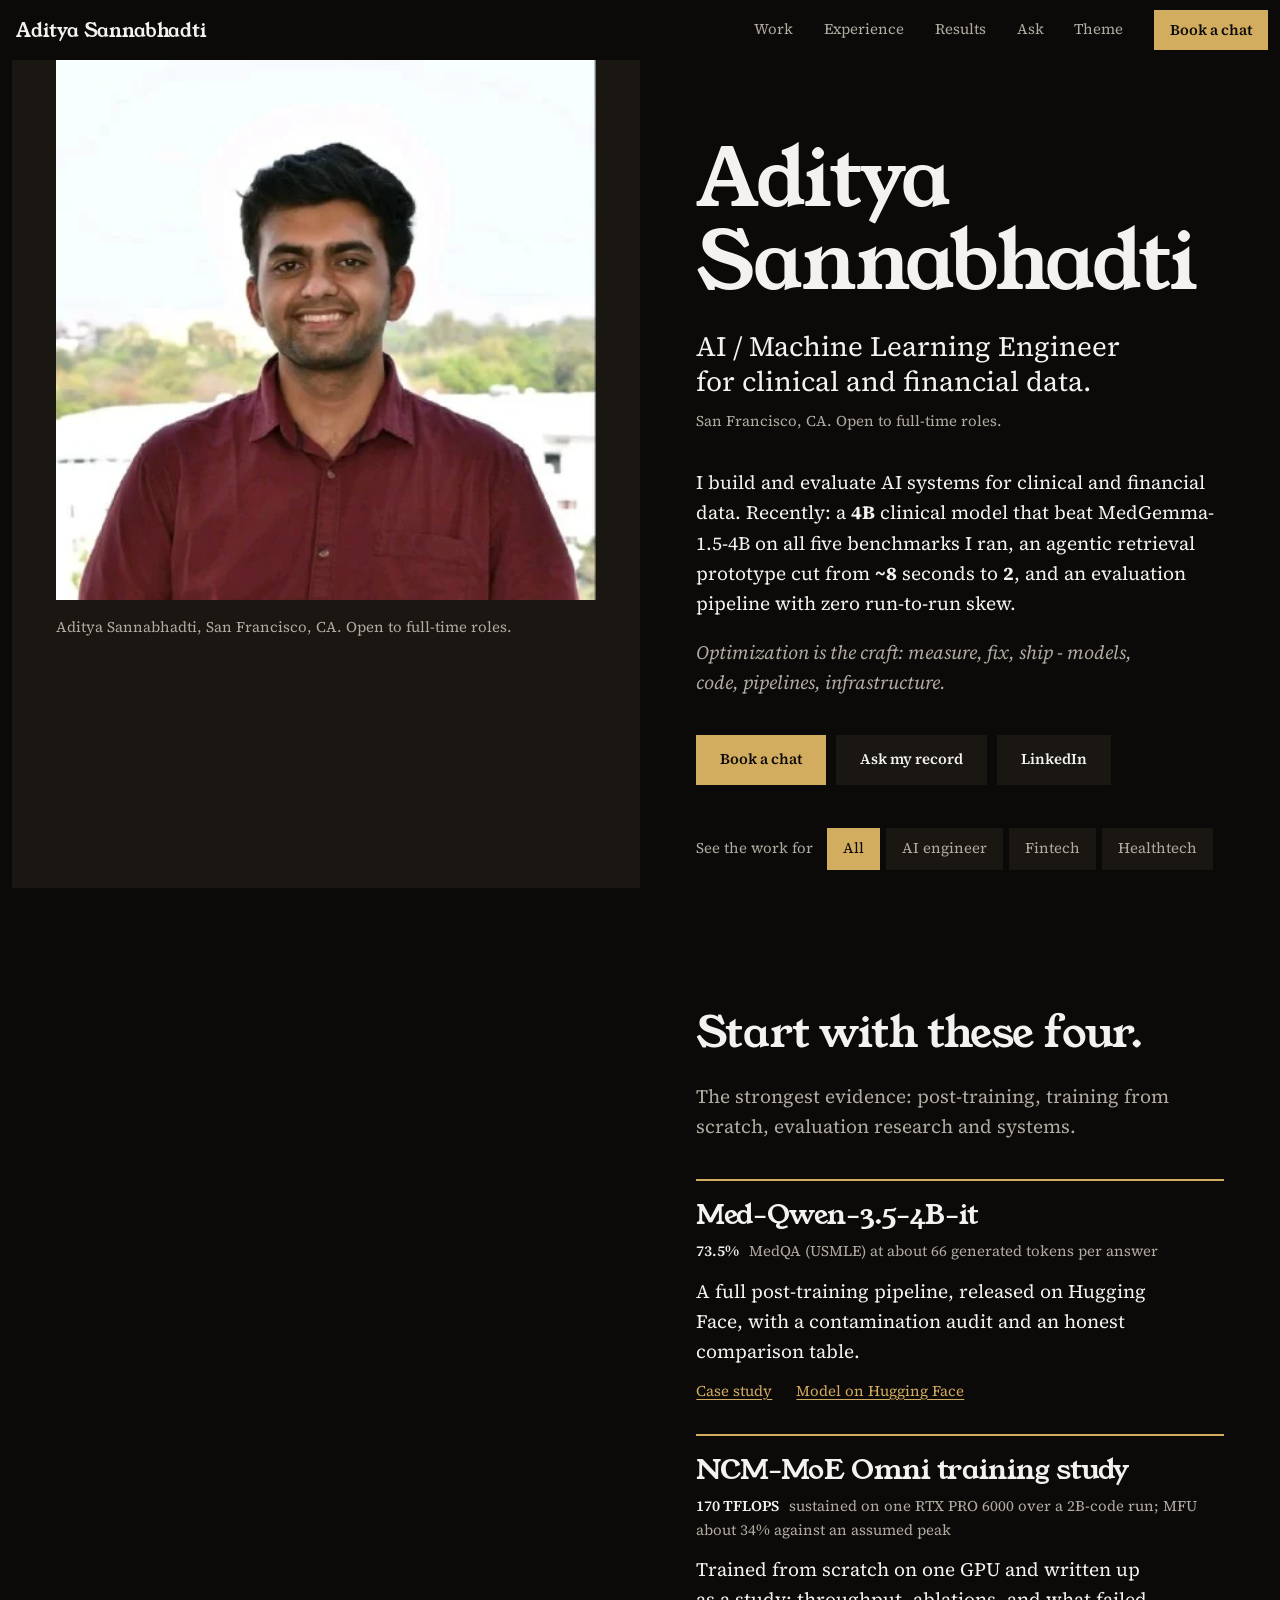
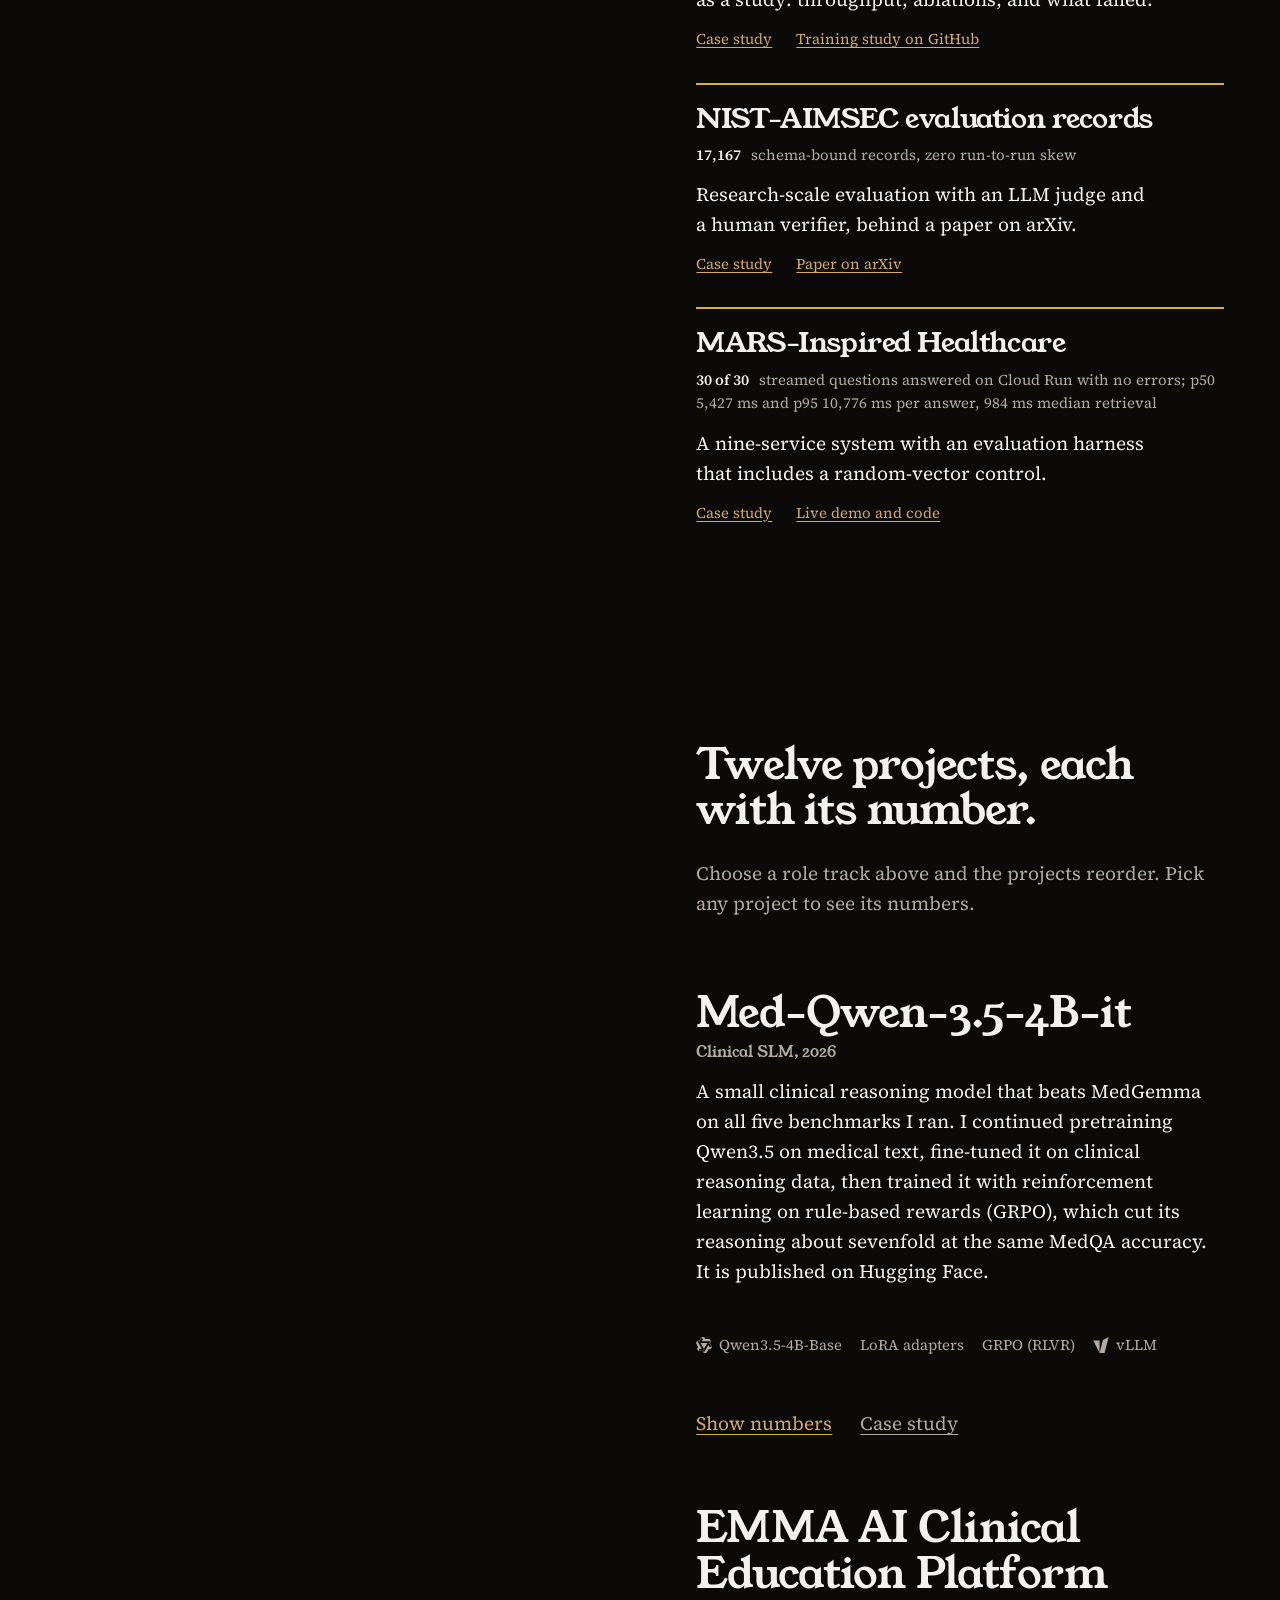
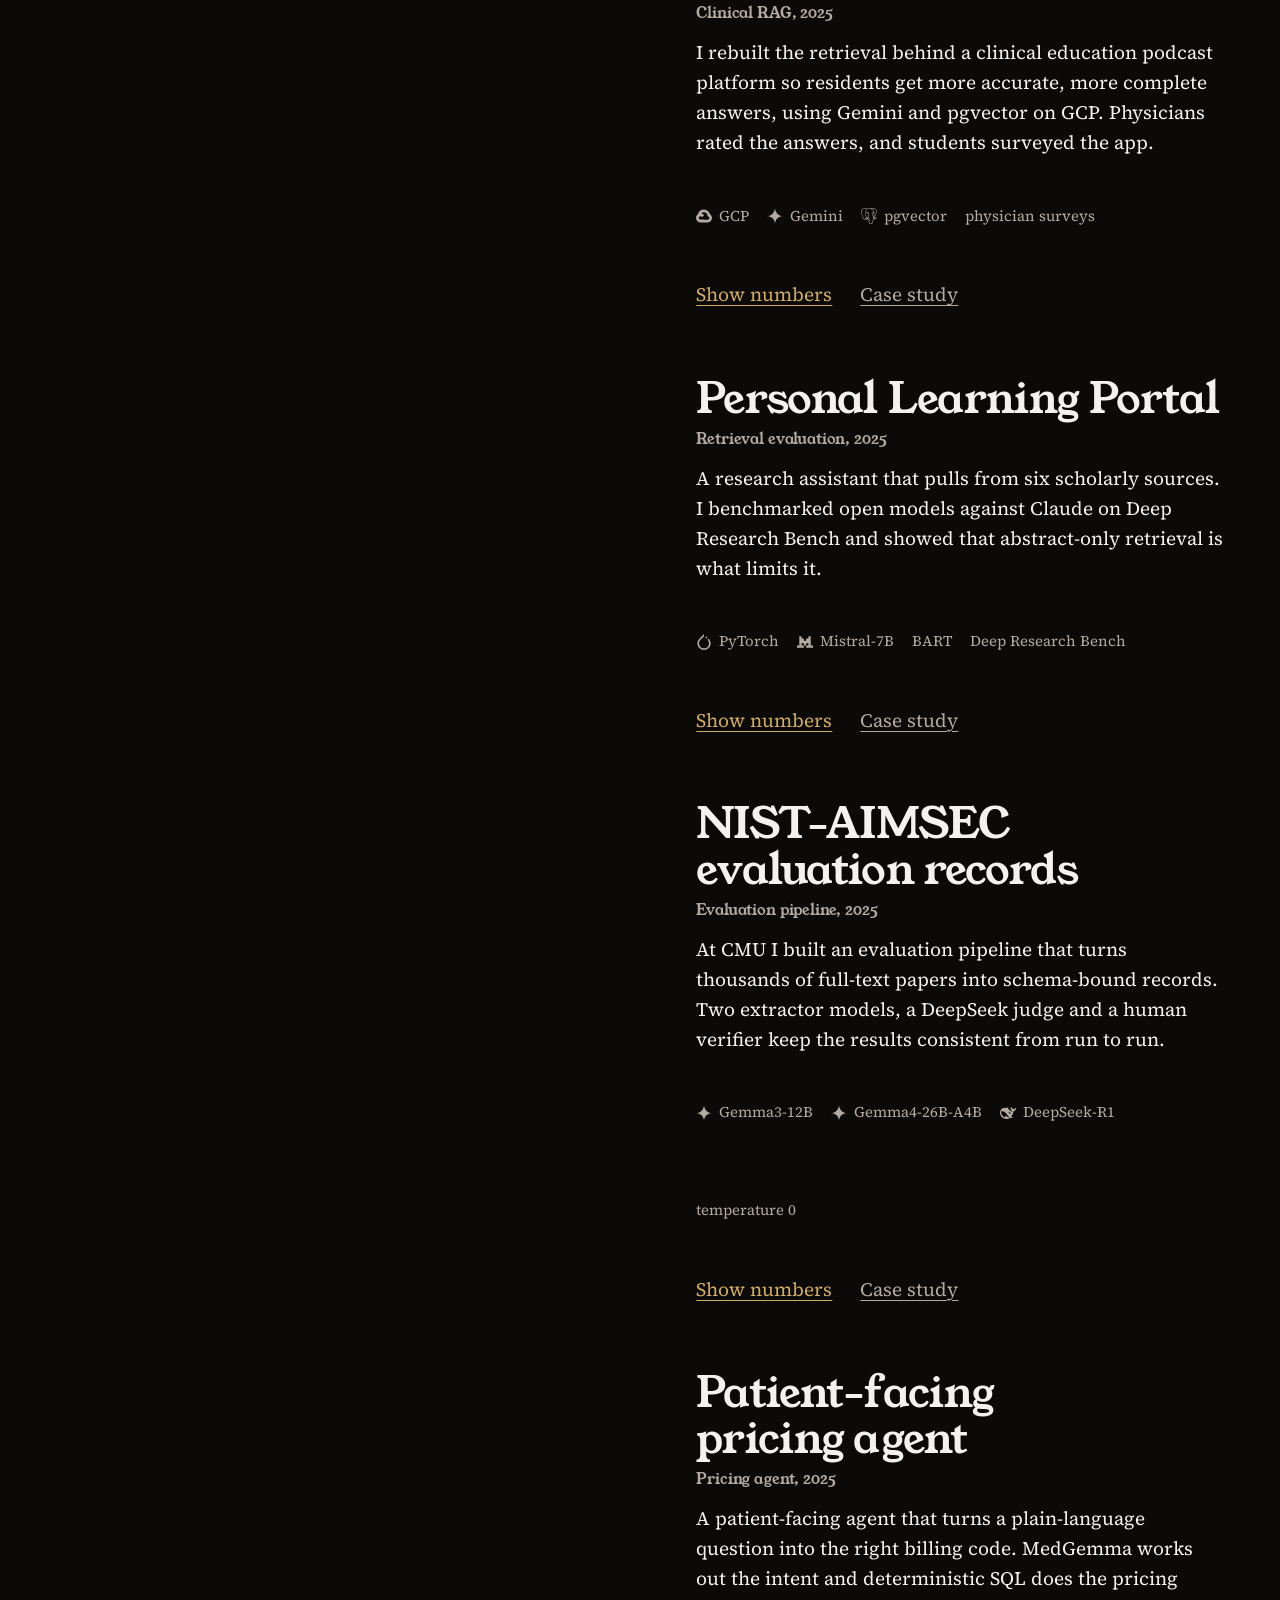
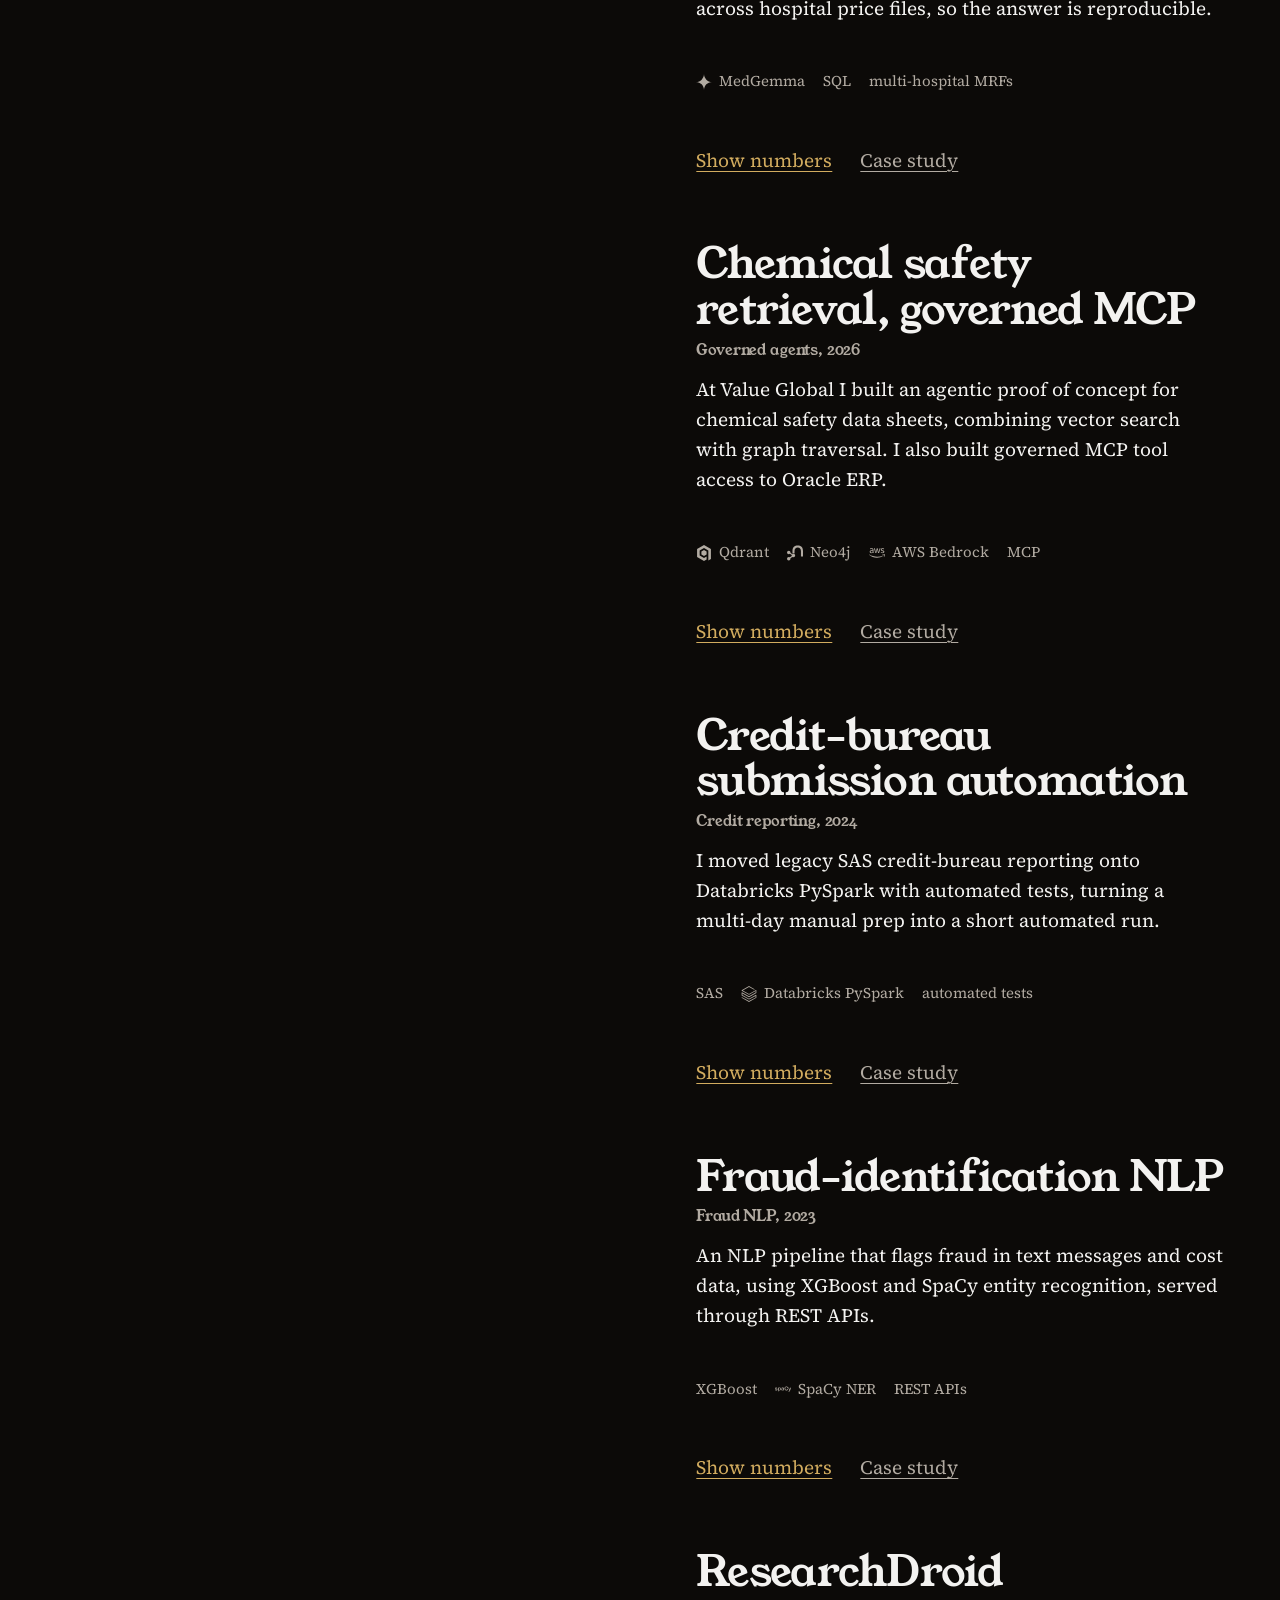
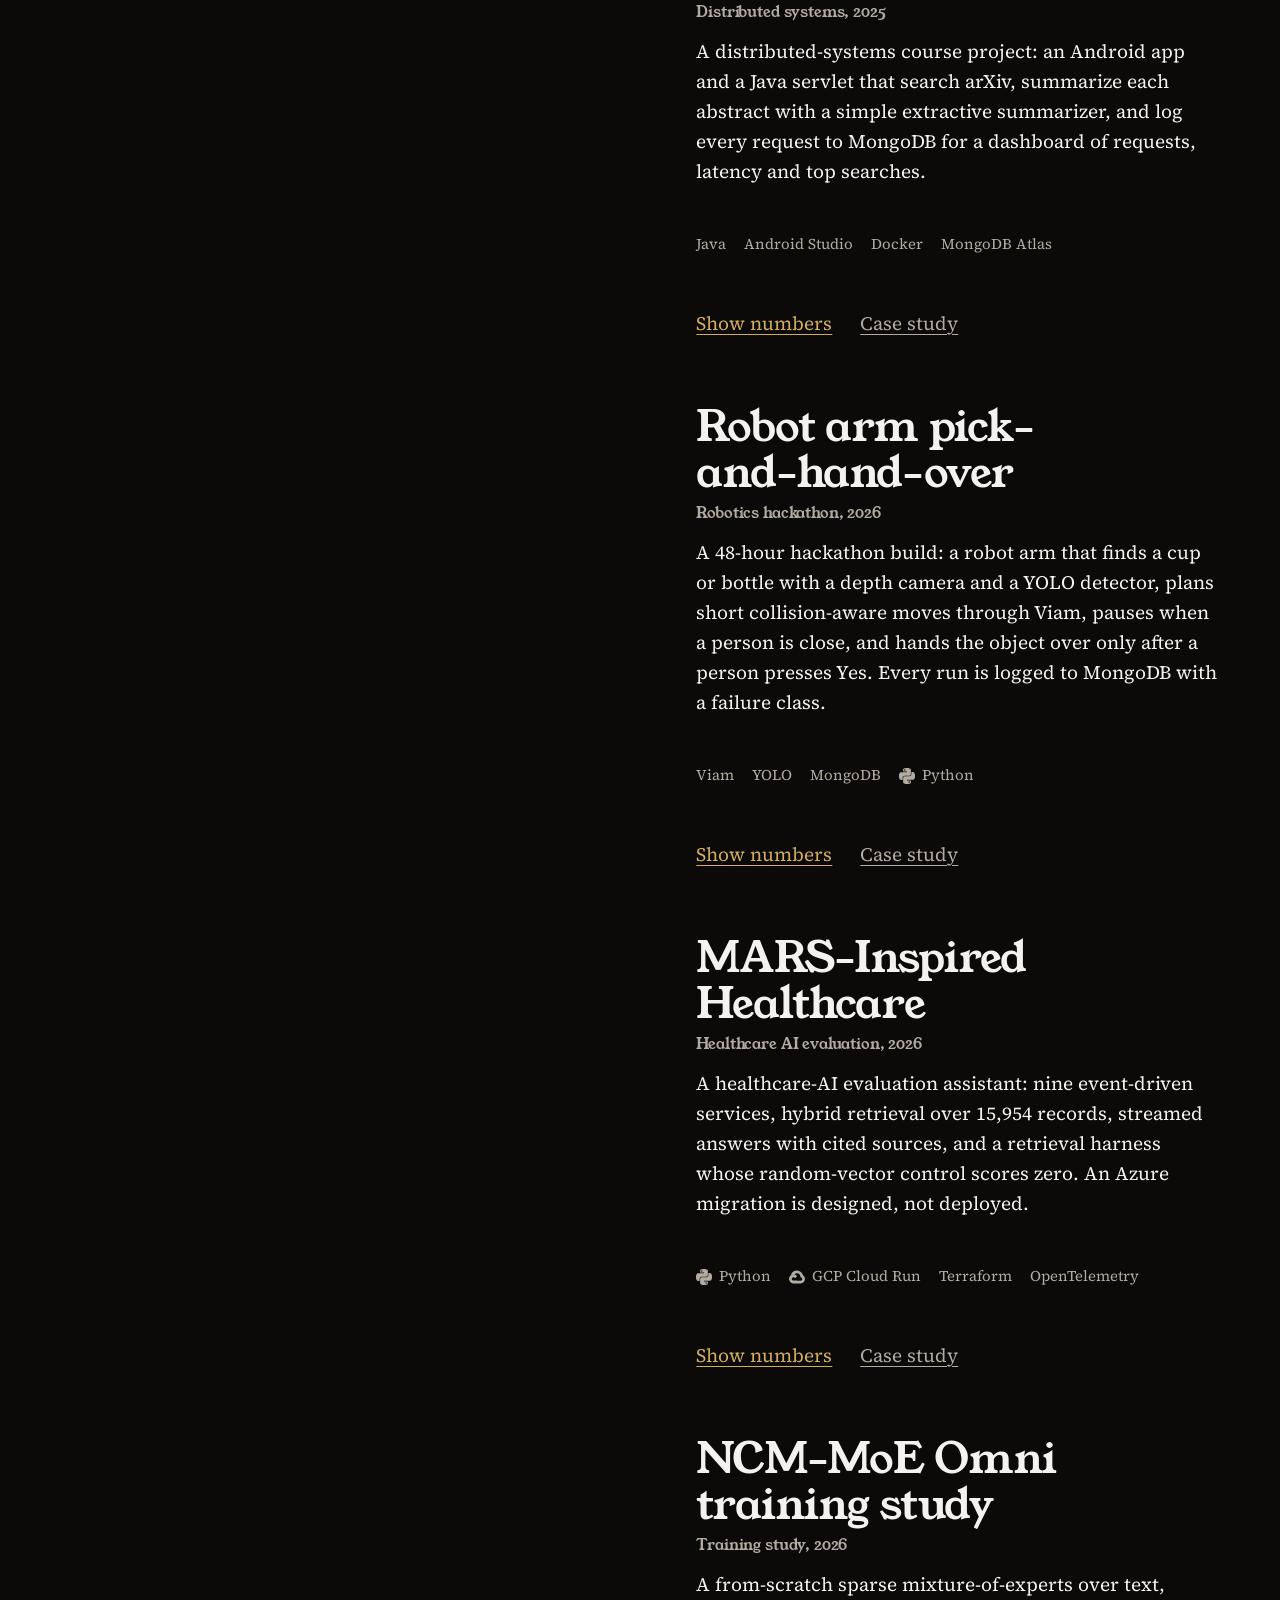
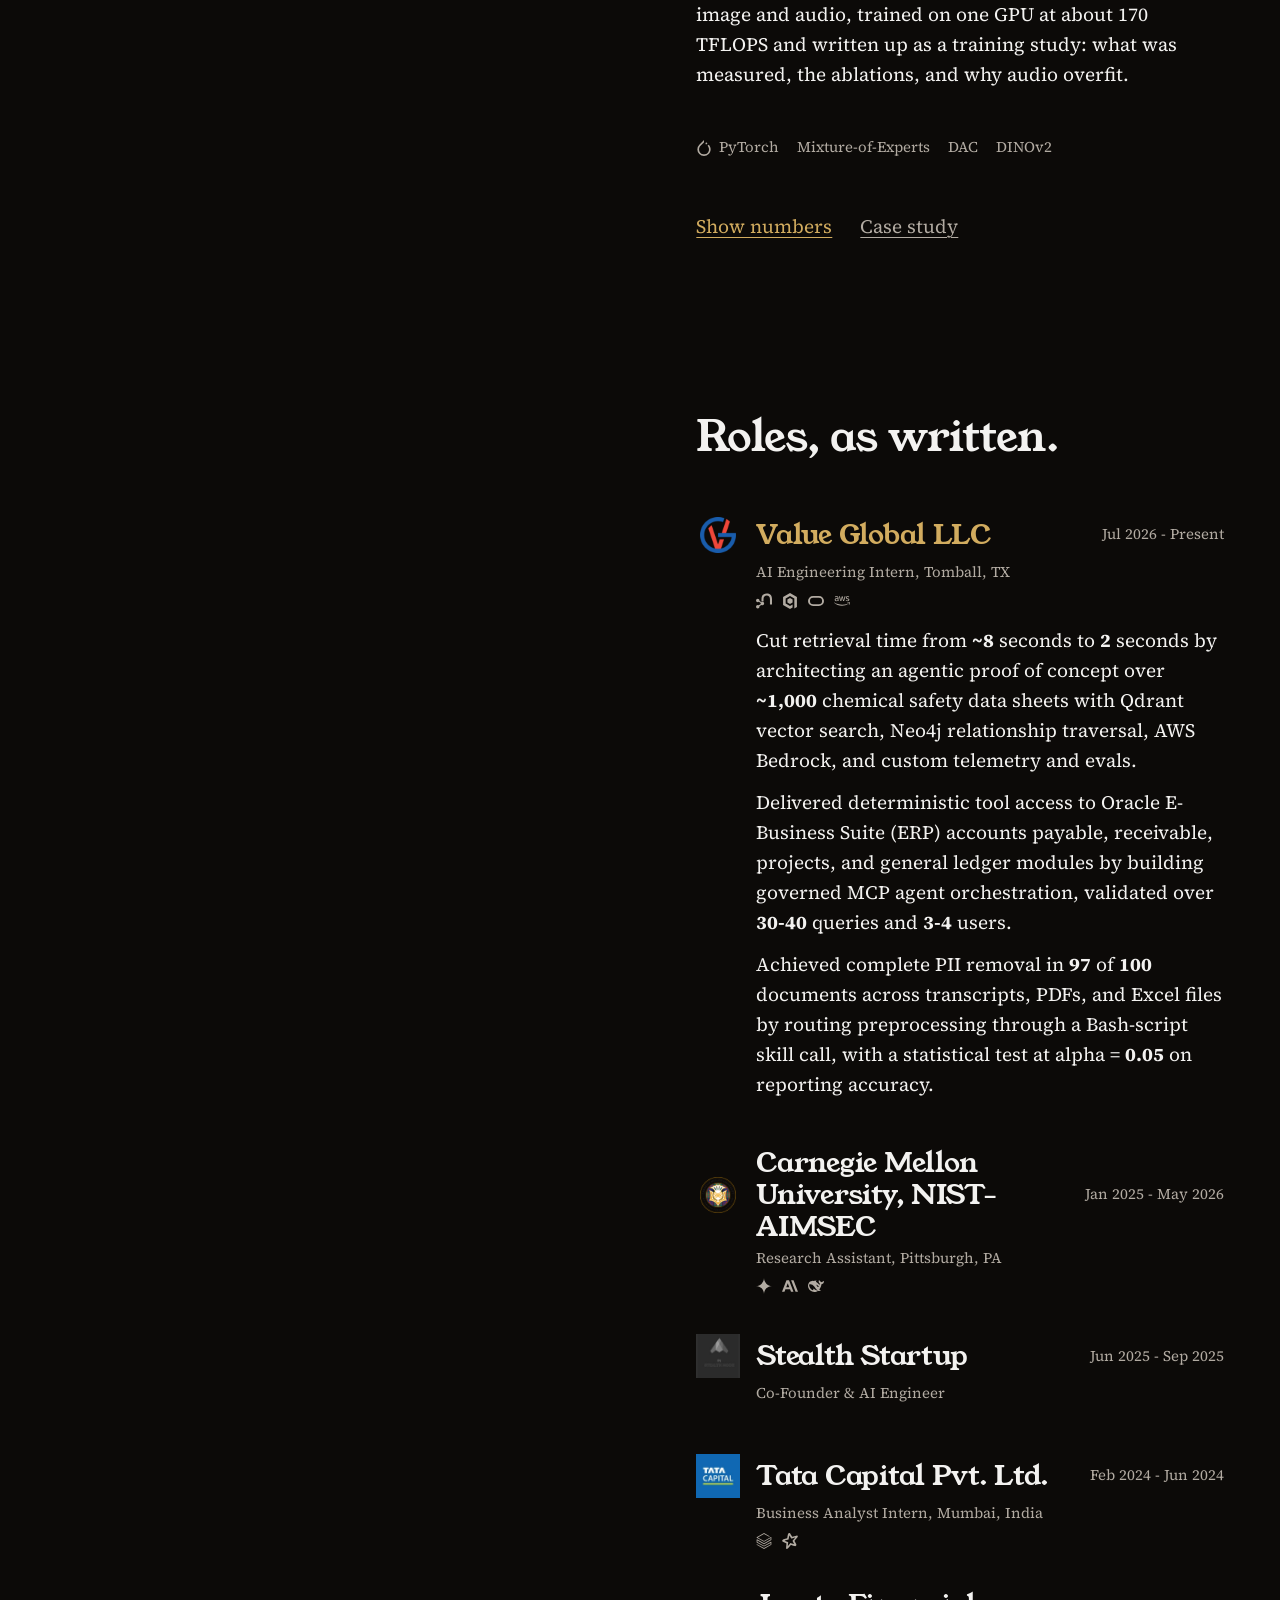
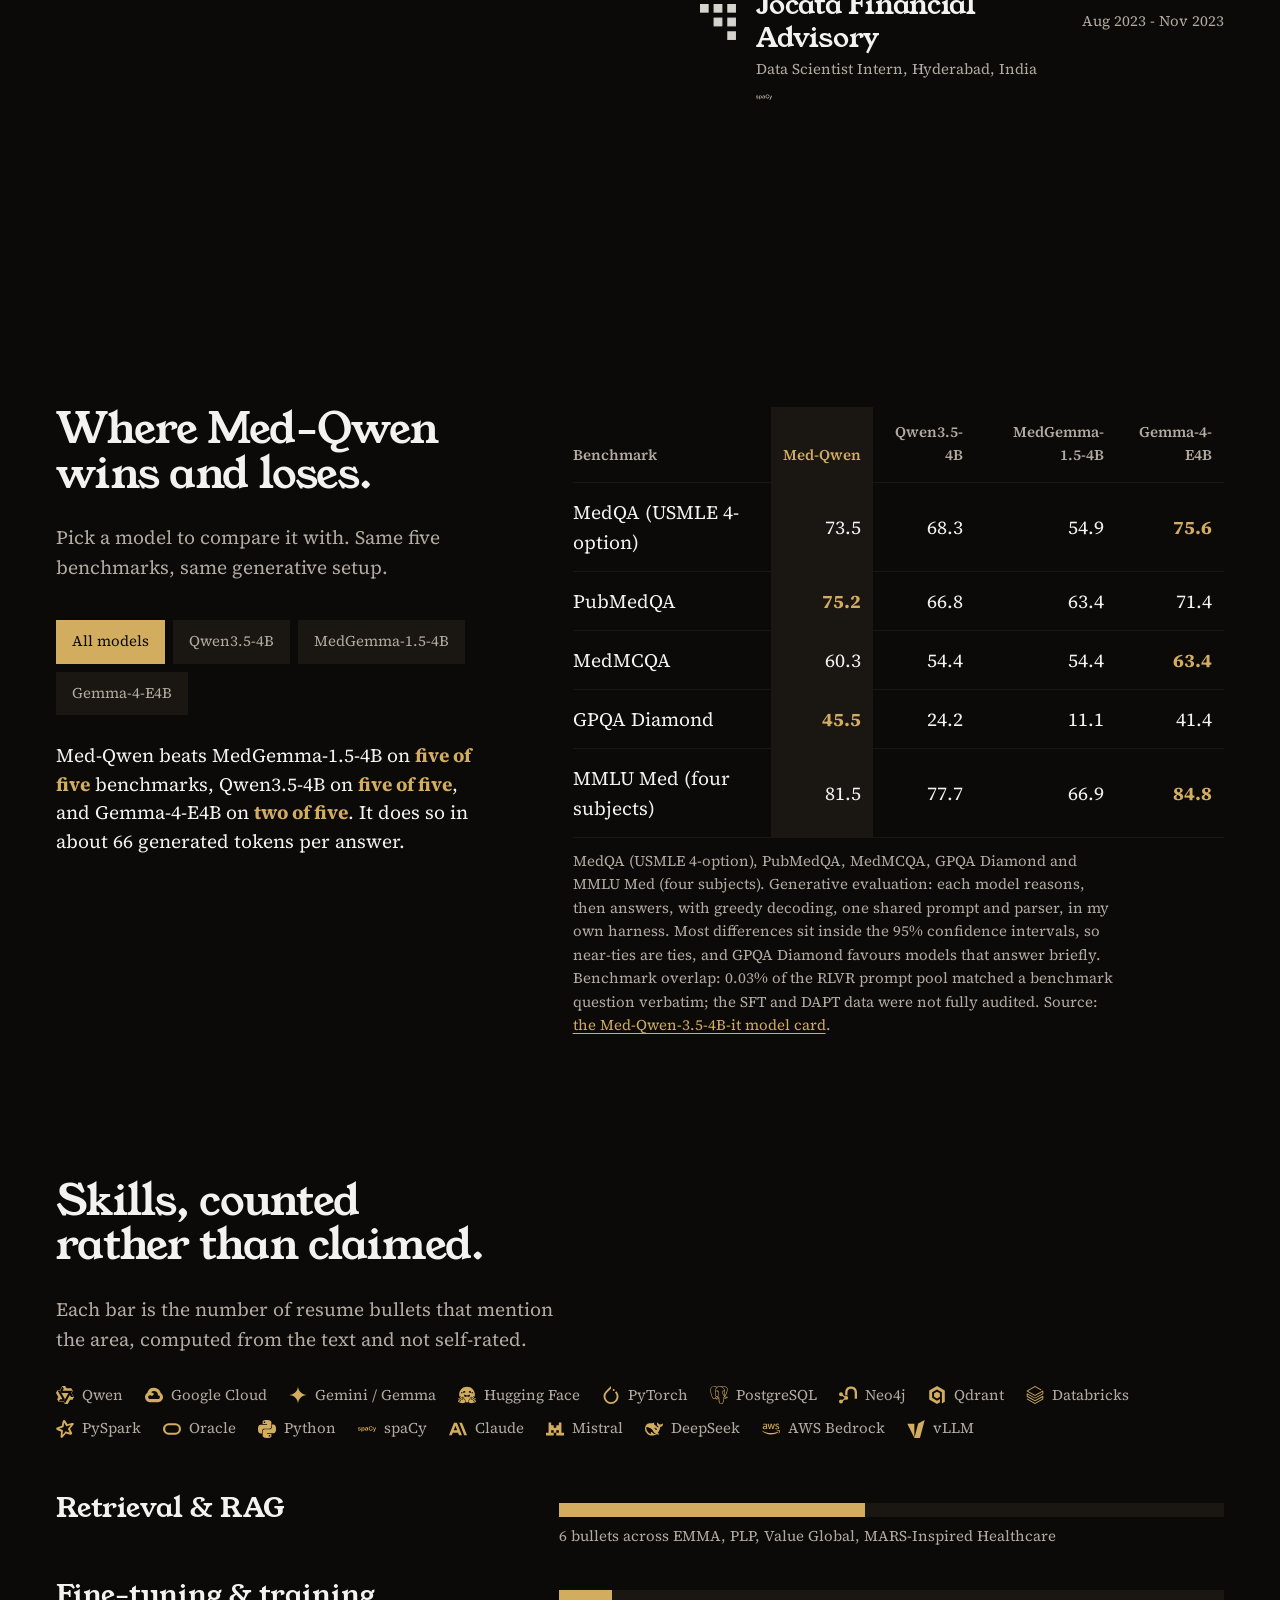
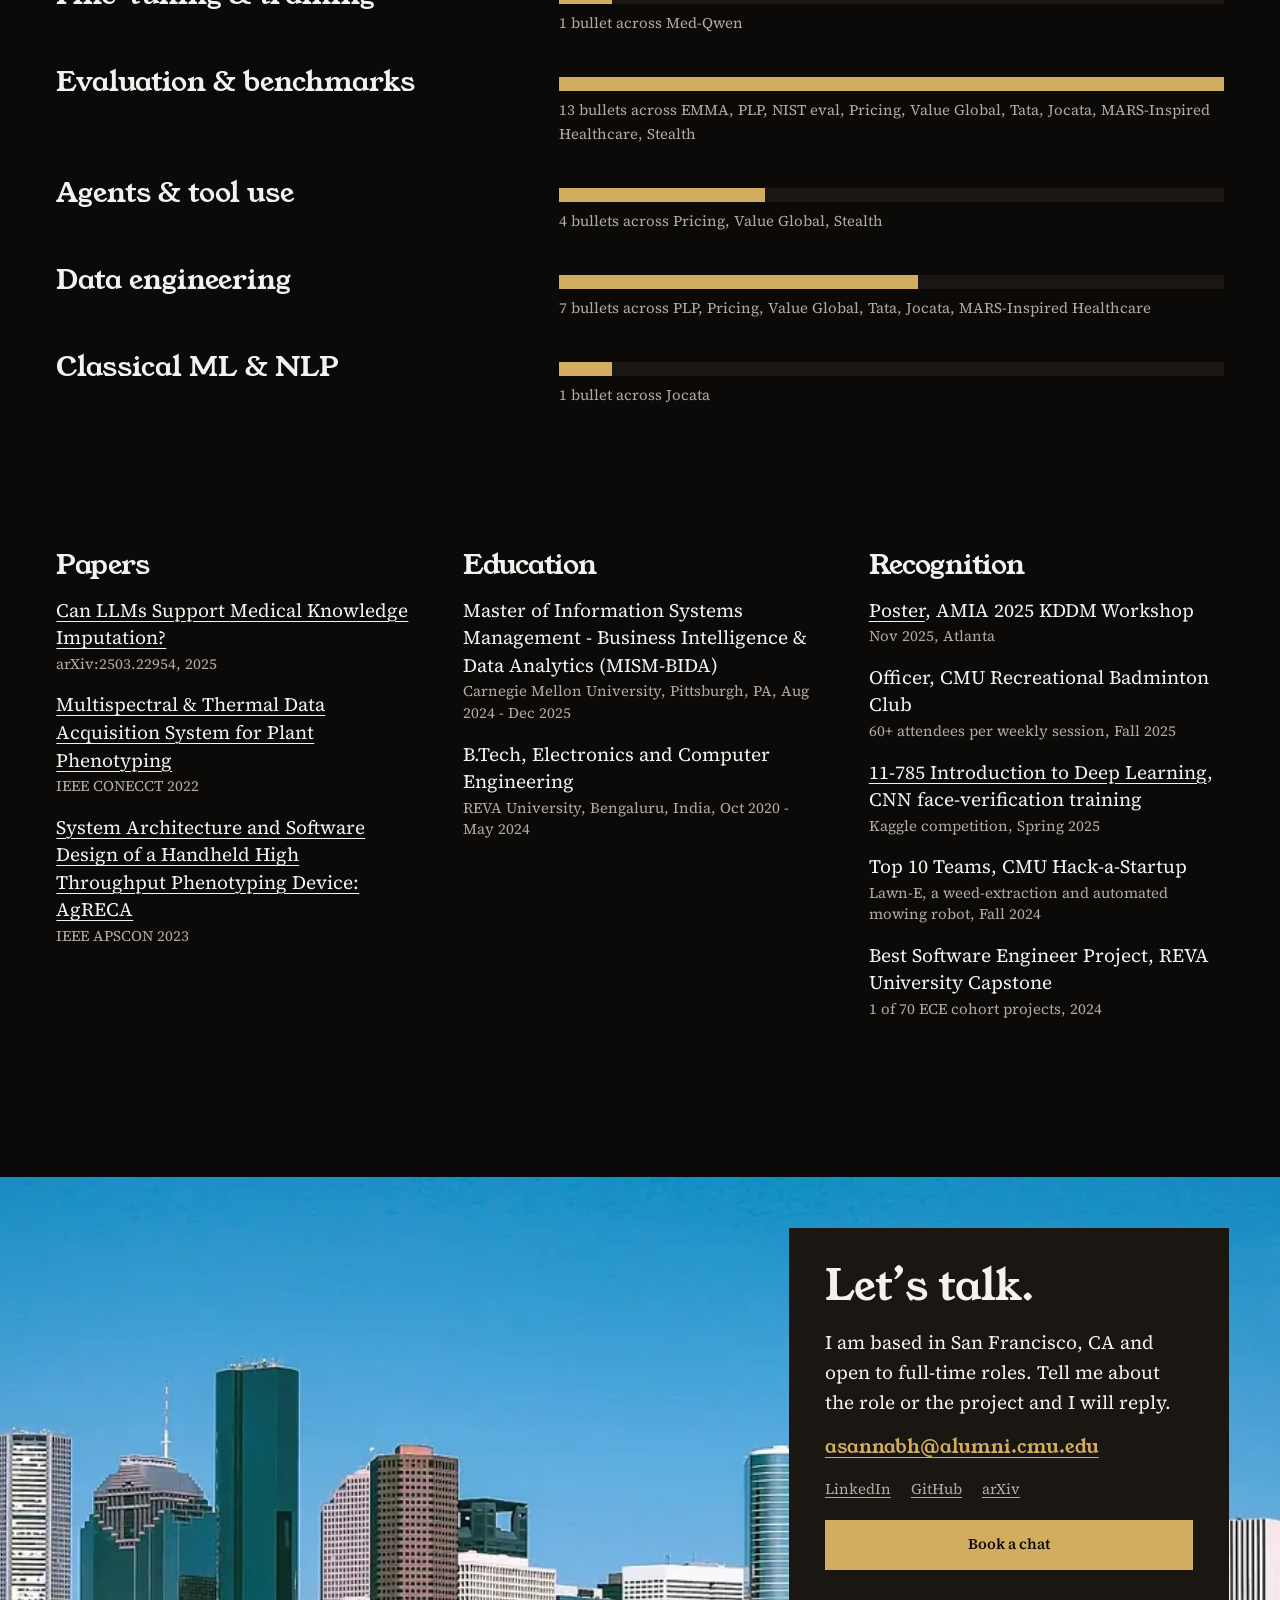
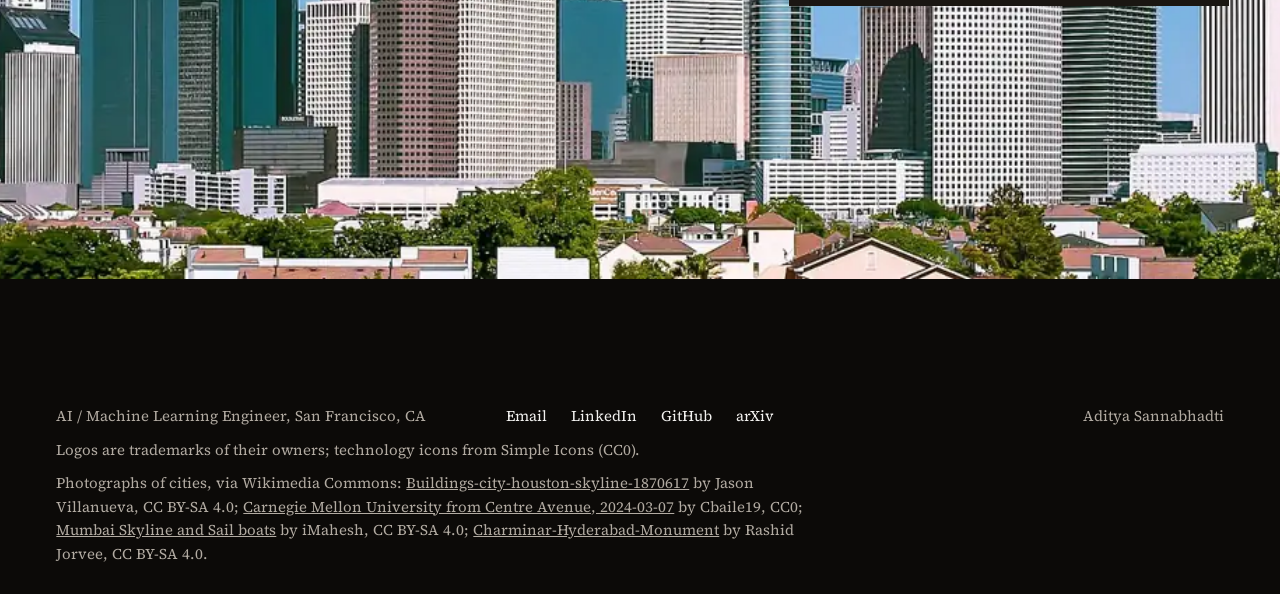
==== commit b2f7c829: "Education: print MISM-BIDA track (Business Intelligence & Data Analytics) GT2/GT3 now carry the full" ====
--- a/docs/index.html
+++ b/docs/index.html
@@ -49,7 +49,7 @@
 
 <section class="full" id="more"><div class="in names">
 <div data-reveal><h3>Papers</h3><ul><li><a href="https://arxiv.org/abs/2503.22954" rel="noopener">Can LLMs Support Medical Knowledge Imputation?</a><span>arXiv:2503.22954, 2025</span></li><li><a href="https://ieeexplore.ieee.org/document/9865773" rel="noopener">Multispectral &amp; Thermal Data Acquisition System for Plant Phenotyping</a><span>IEEE CONECCT 2022</span></li><li><a href="https://doi.org/10.1109/APSCON56343.2023.10101056" rel="noopener">System Architecture and Software Design of a Handheld High Throughput Phenotyping Device: AgRECA</a><span>IEEE APSCON 2023</span></li></ul></div>
-<div data-reveal><h3>Education</h3><ul><li>Master of Information Systems Management<span>Carnegie Mellon University, Pittsburgh, PA, Aug 2024 - Dec 2025</span></li><li>B.Tech, Electronics and Computer Engineering<span>REVA University, Bengaluru, India, Oct 2020 - May 2024</span></li></ul></div>
+<div data-reveal><h3>Education</h3><ul><li>Master of Information Systems Management - Business Intelligence &amp; Data Analytics (MISM-BIDA)<span>Carnegie Mellon University, Pittsburgh, PA, Aug 2024 - Dec 2025</span></li><li>B.Tech, Electronics and Computer Engineering<span>REVA University, Bengaluru, India, Oct 2020 - May 2024</span></li></ul></div>
 <div data-reveal><h3>Recognition</h3><ul><li><a href="https://workshopamia2025.github.io/AMIA-KDDM-2025/posters/KDDM_Poster%5BCMU%5D.pdf" target="_blank" rel="noopener">Poster</a>, AMIA 2025 KDDM Workshop<span>Nov 2025, Atlanta</span></li><li>Officer, CMU Recreational Badminton Club<span>60+ attendees per weekly session, Fall 2025</span></li><li><a href="https://www.kaggle.com/competitions/11785-hw-2-p-2-face-verification-spring-2025/leaderboard" target="_blank" rel="noopener">11-785 Introduction to Deep Learning</a>, CNN face-verification training<span>Kaggle competition, Spring 2025</span></li><li>Top 10 Teams, CMU Hack-a-Startup<span>Lawn-E, a weed-extraction and automated mowing robot, Fall 2024</span></li><li>Best Software Engineer Project, REVA University Capstone<span>1 of 70 ECE cohort projects, 2024</span></li></ul></div></div></section>
 
 <section class="visit" id="contact"><img src="places/houston.webp" width="1500" height="502" alt="Skyline of downtown Houston under a blue sky" loading="lazy" decoding="async">
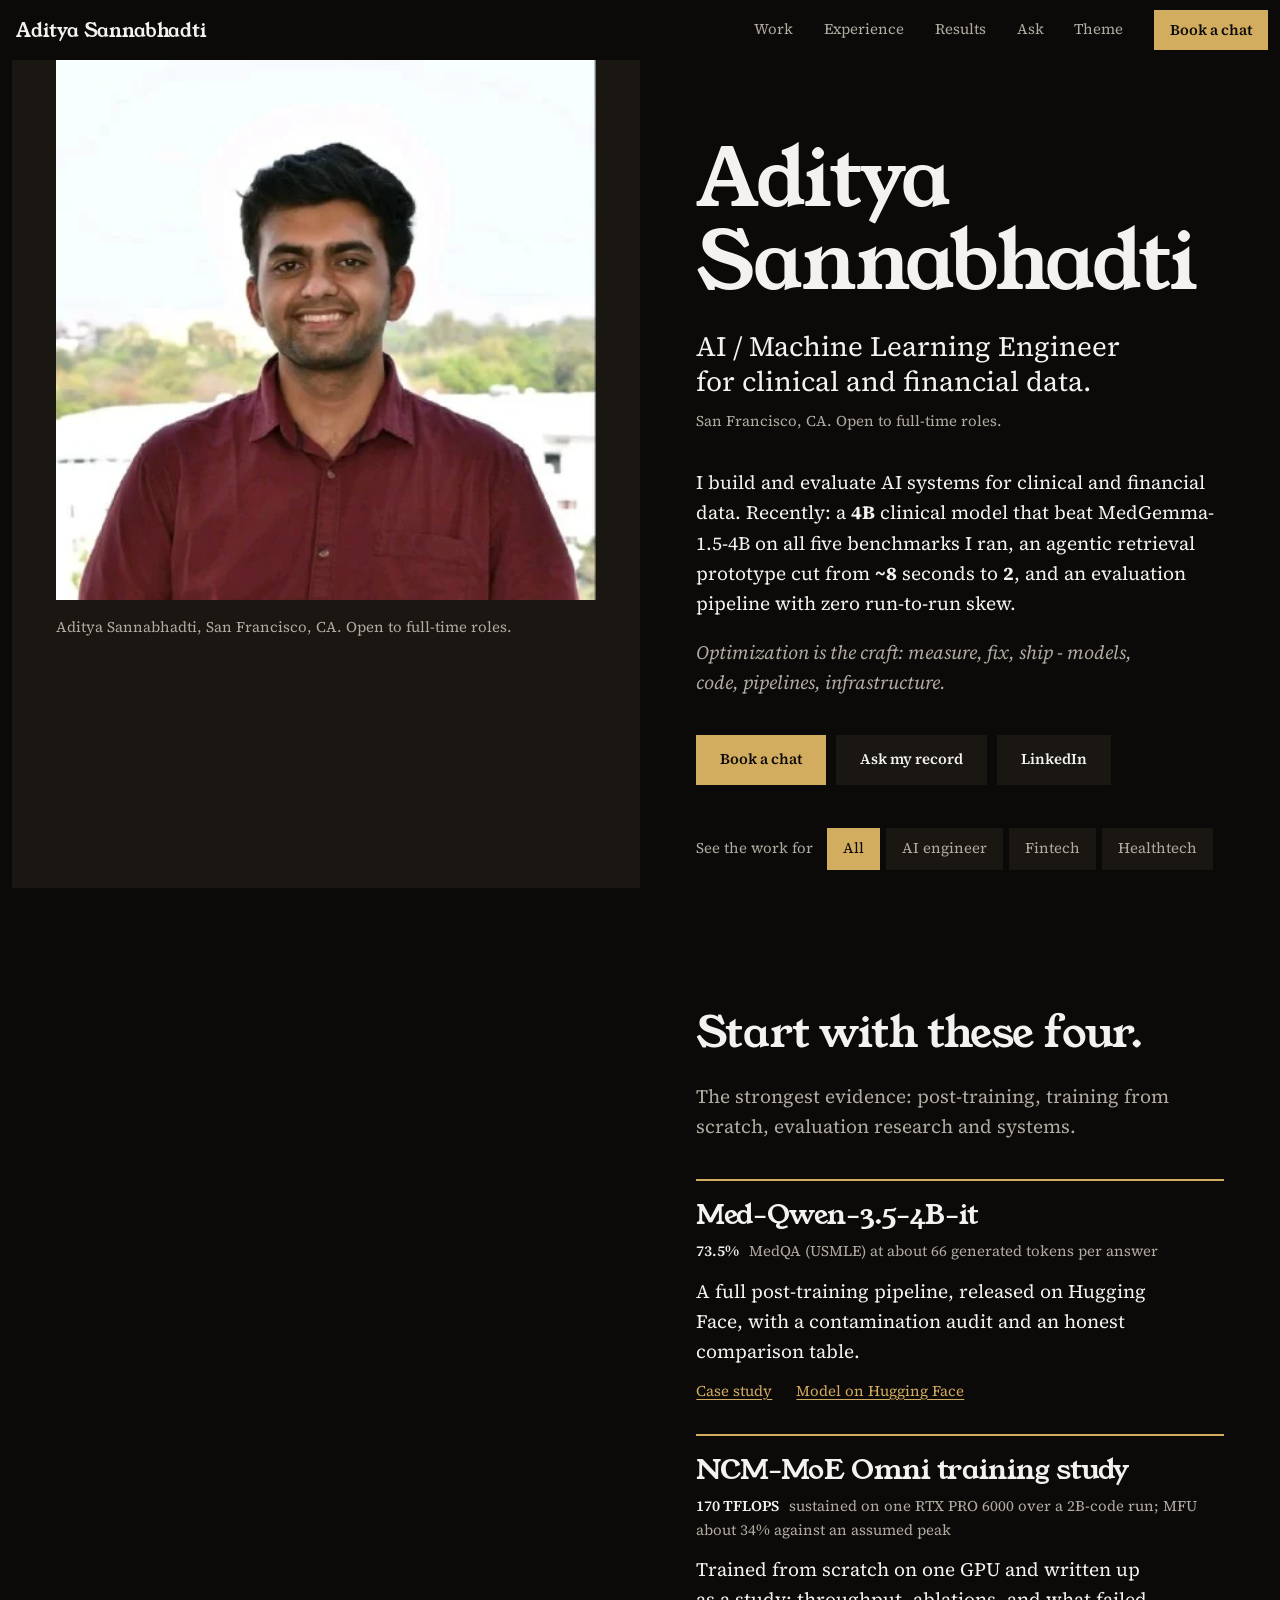
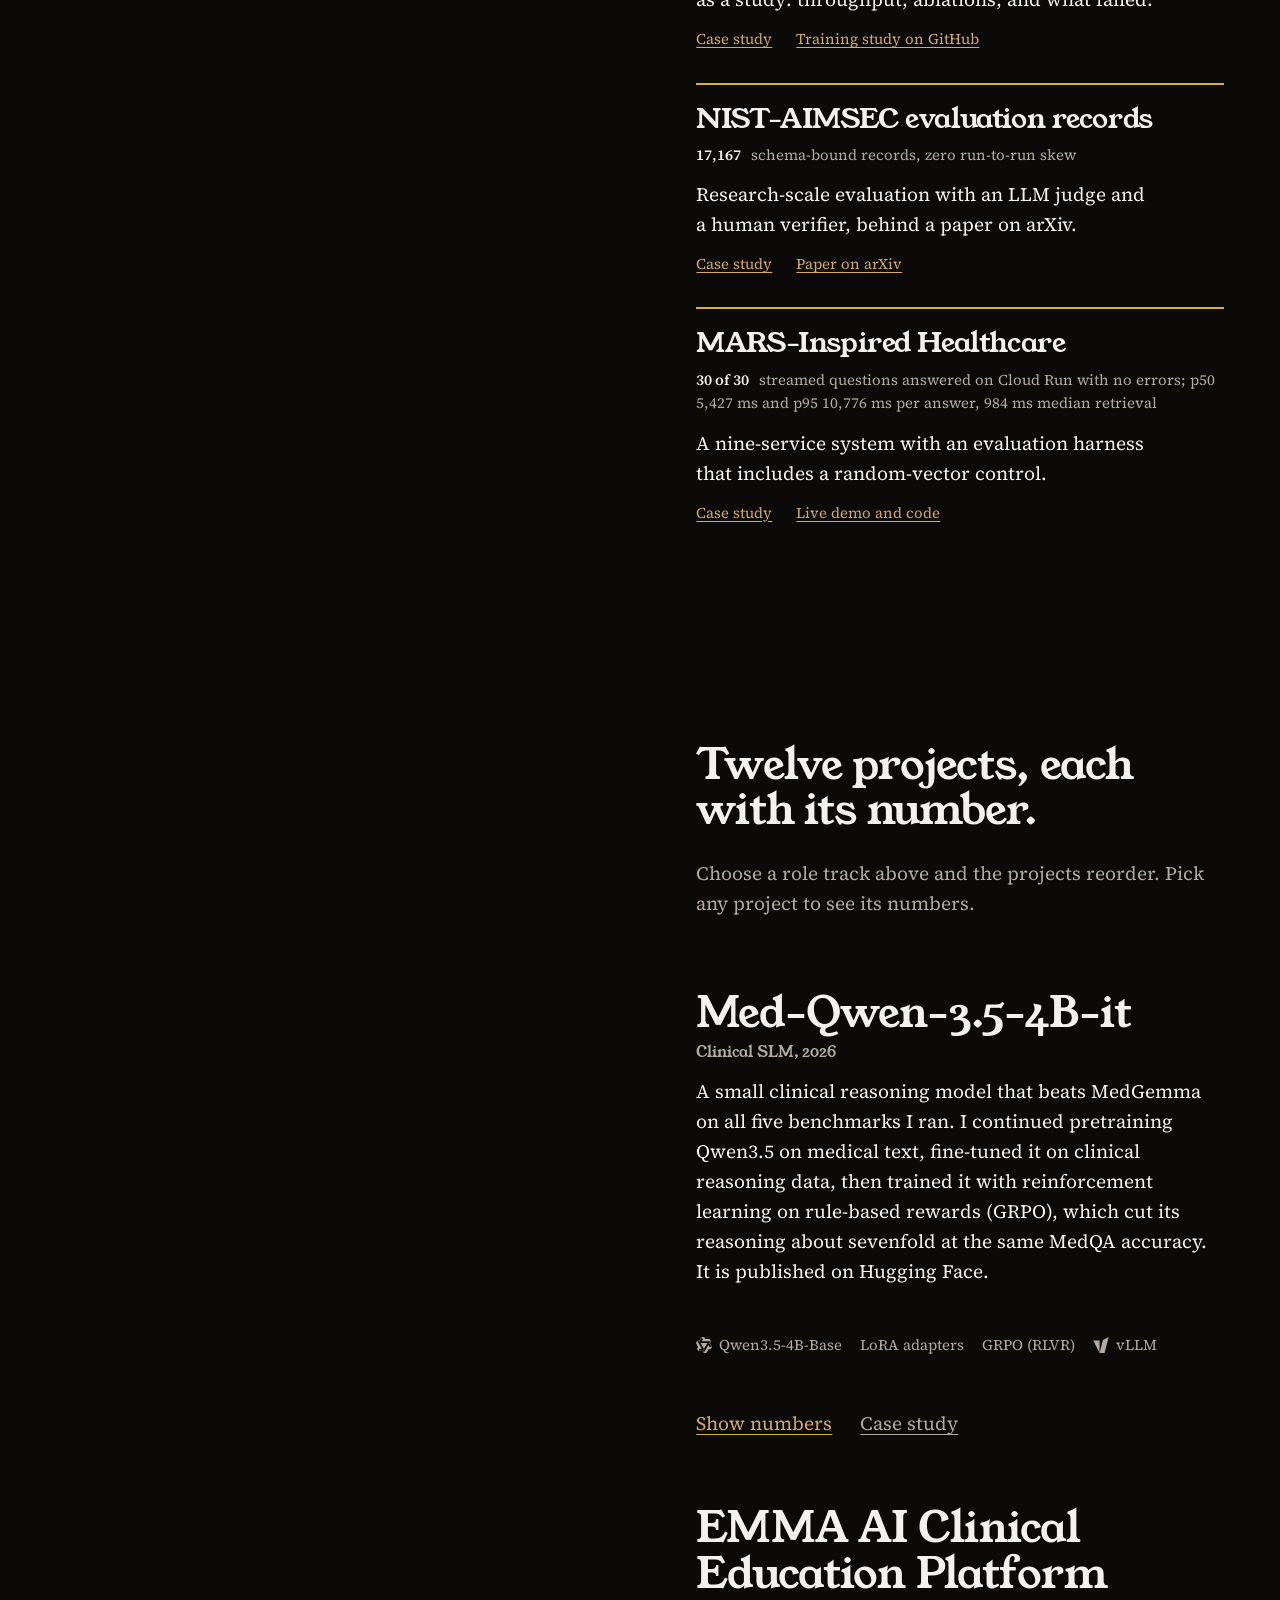
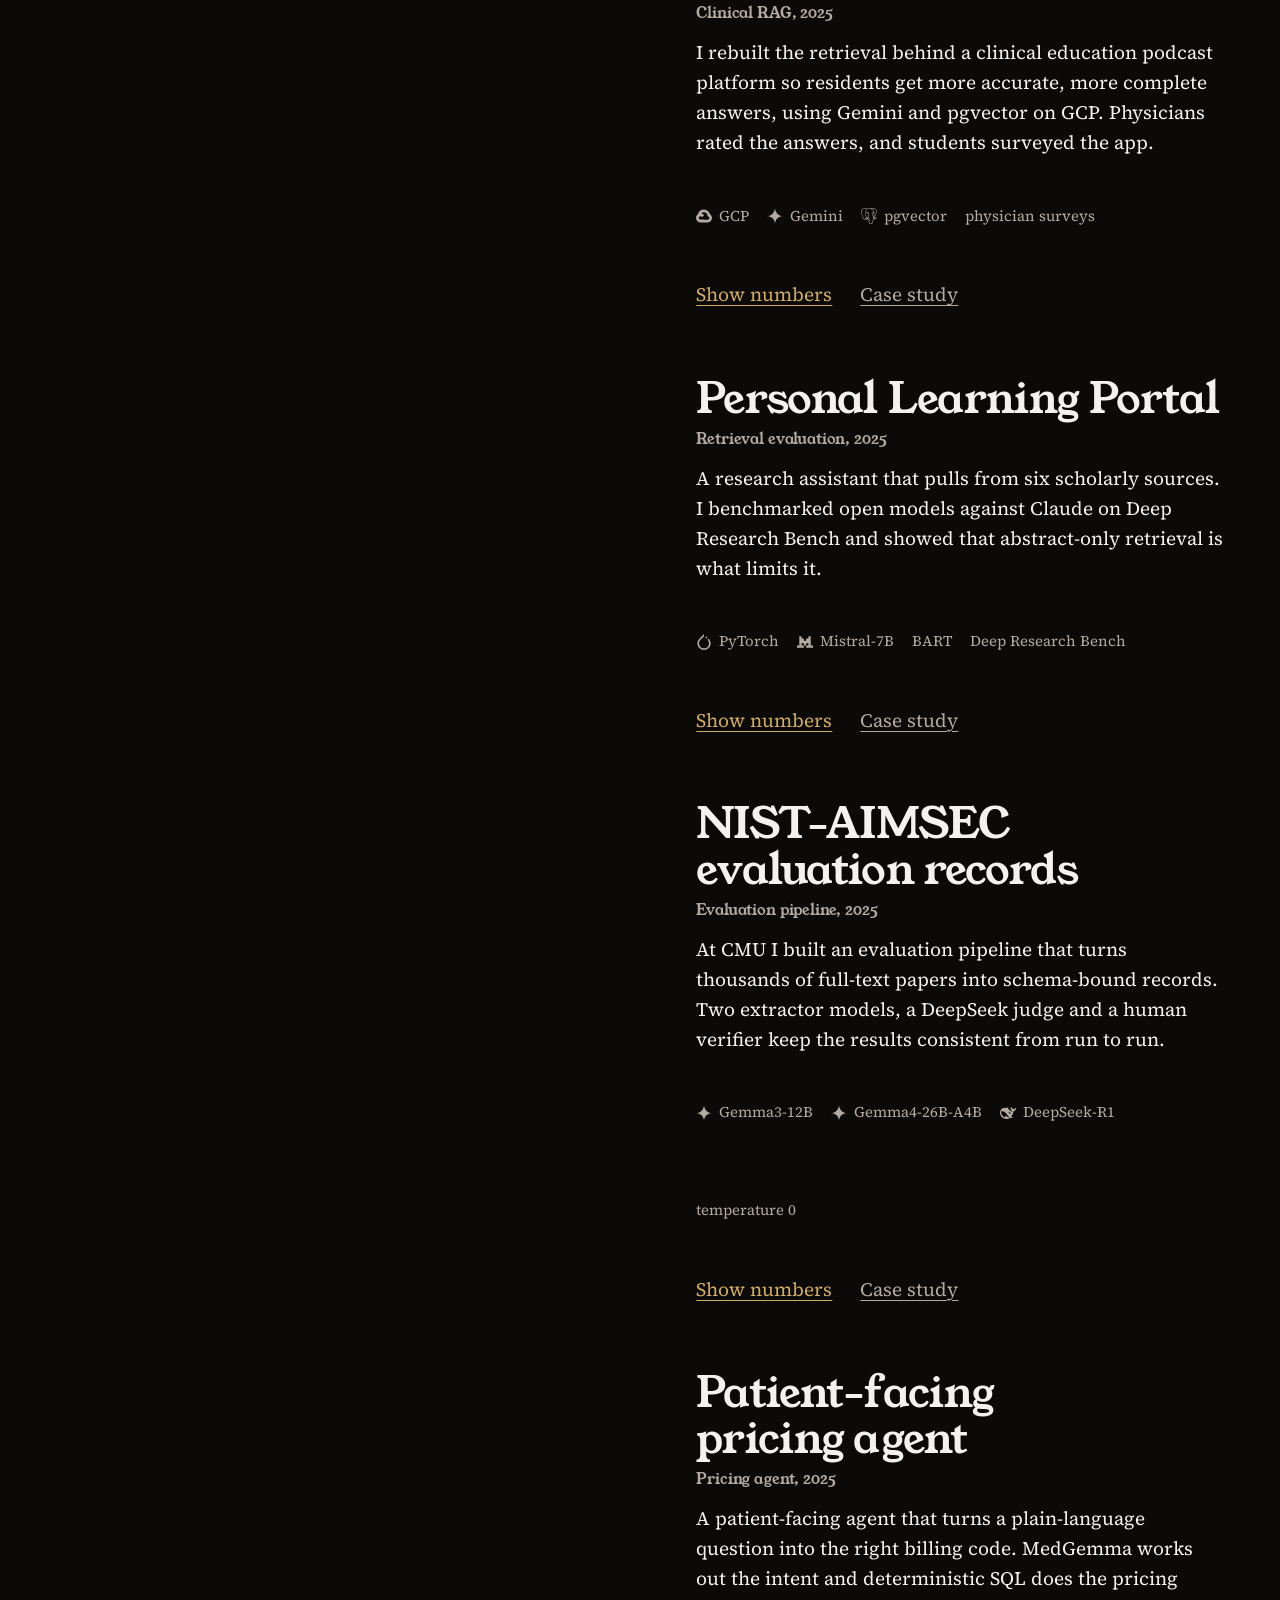
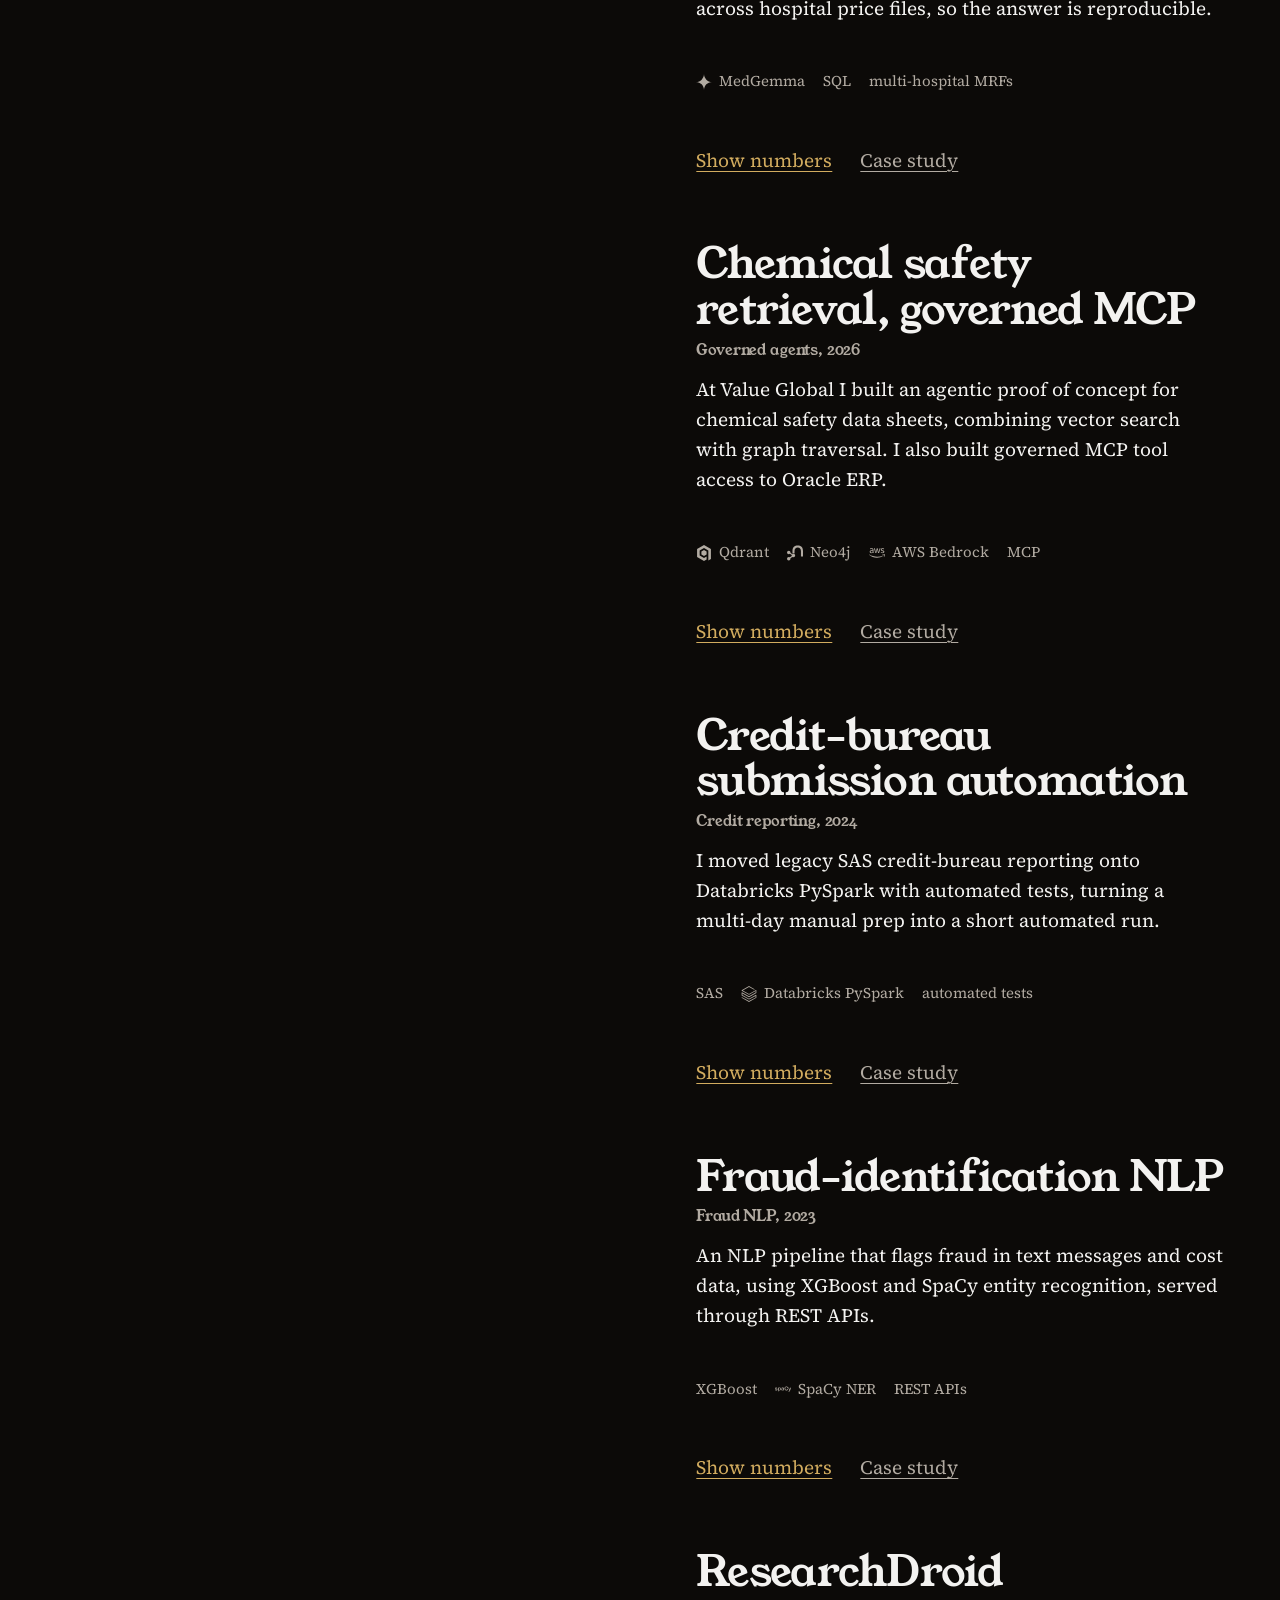
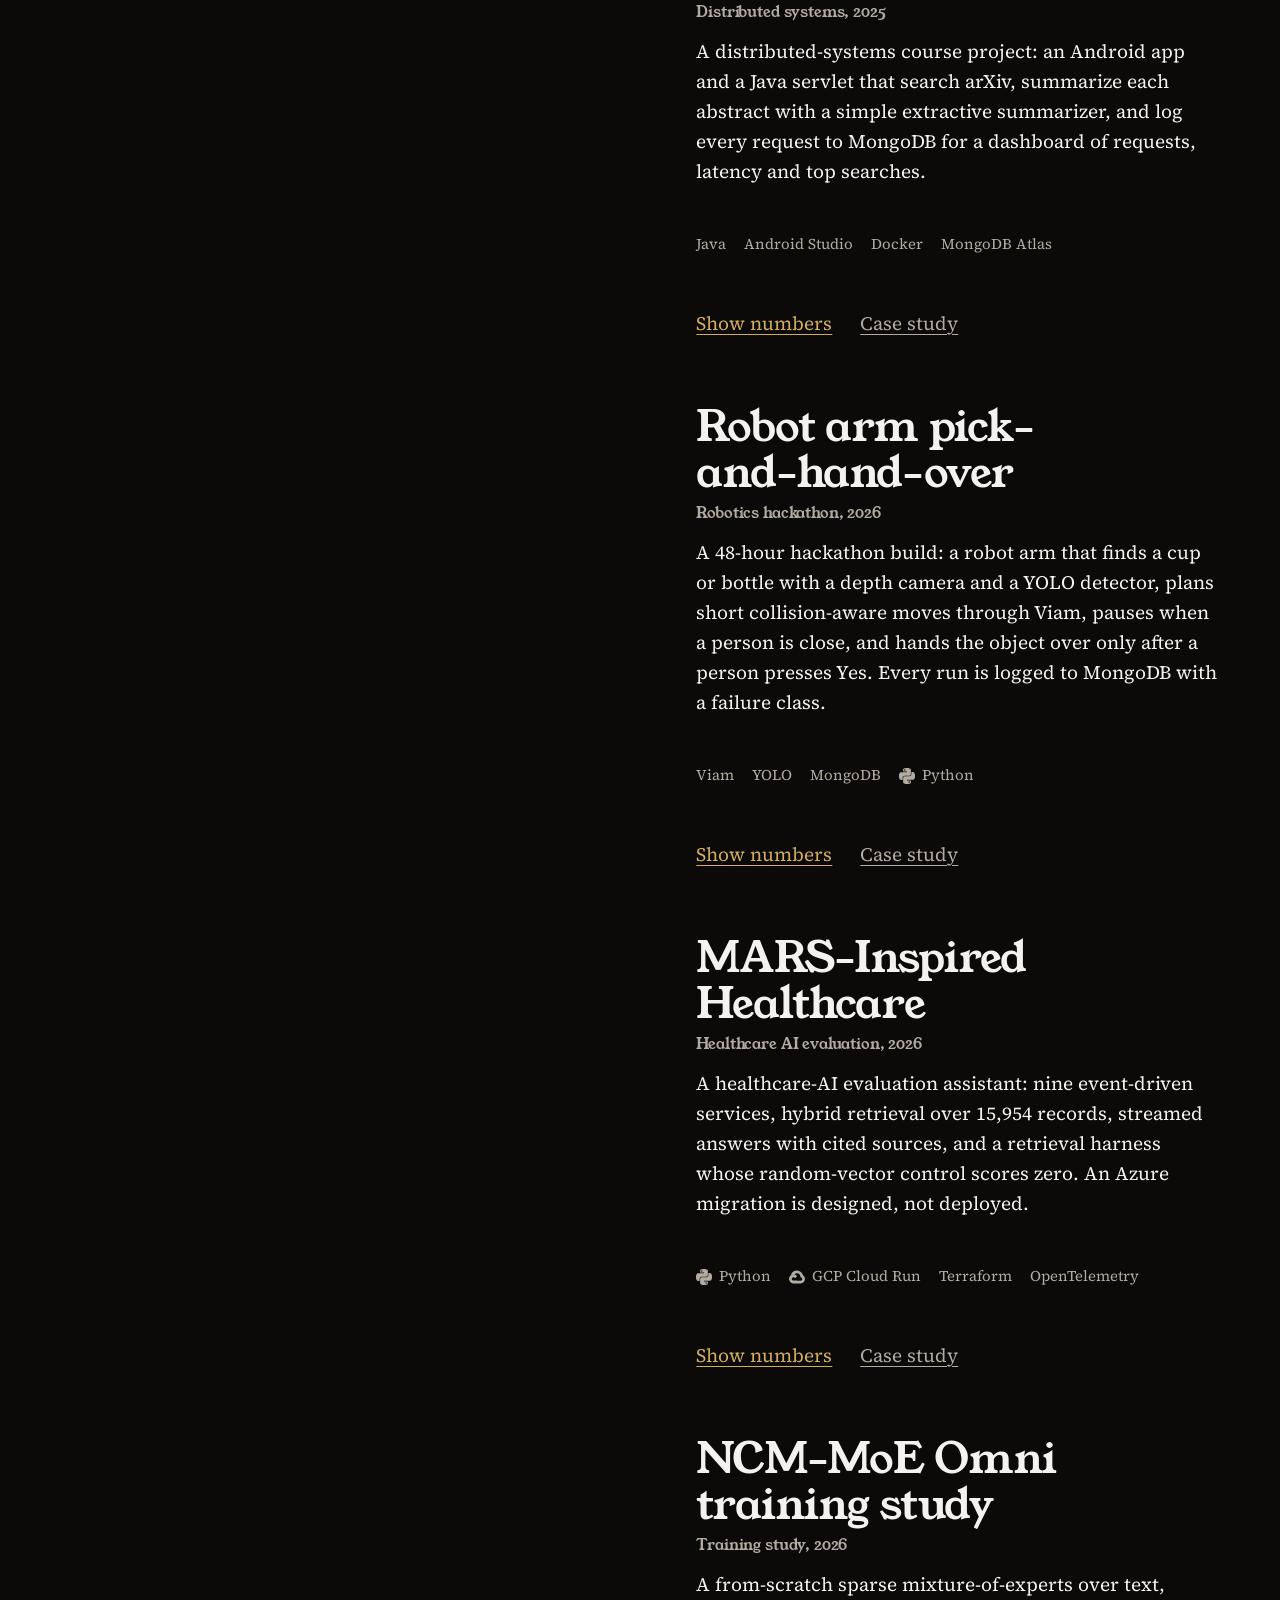
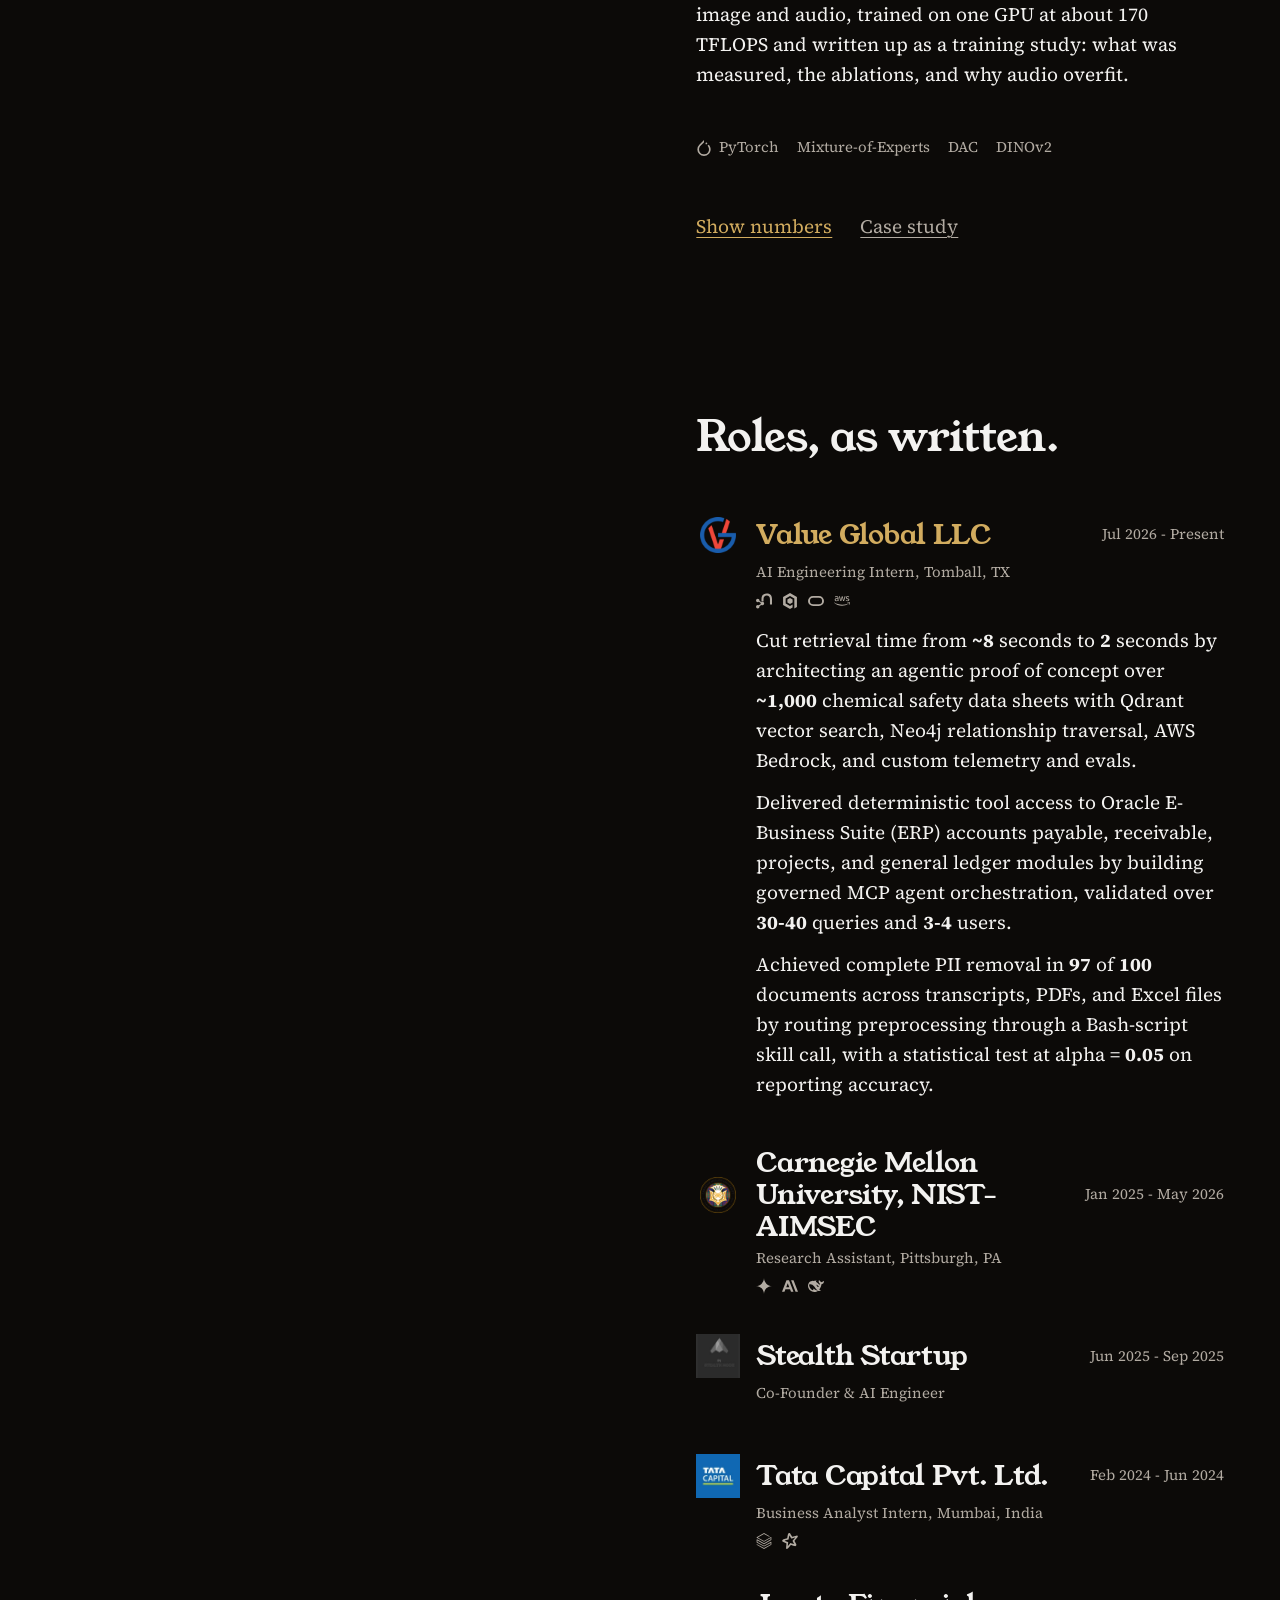
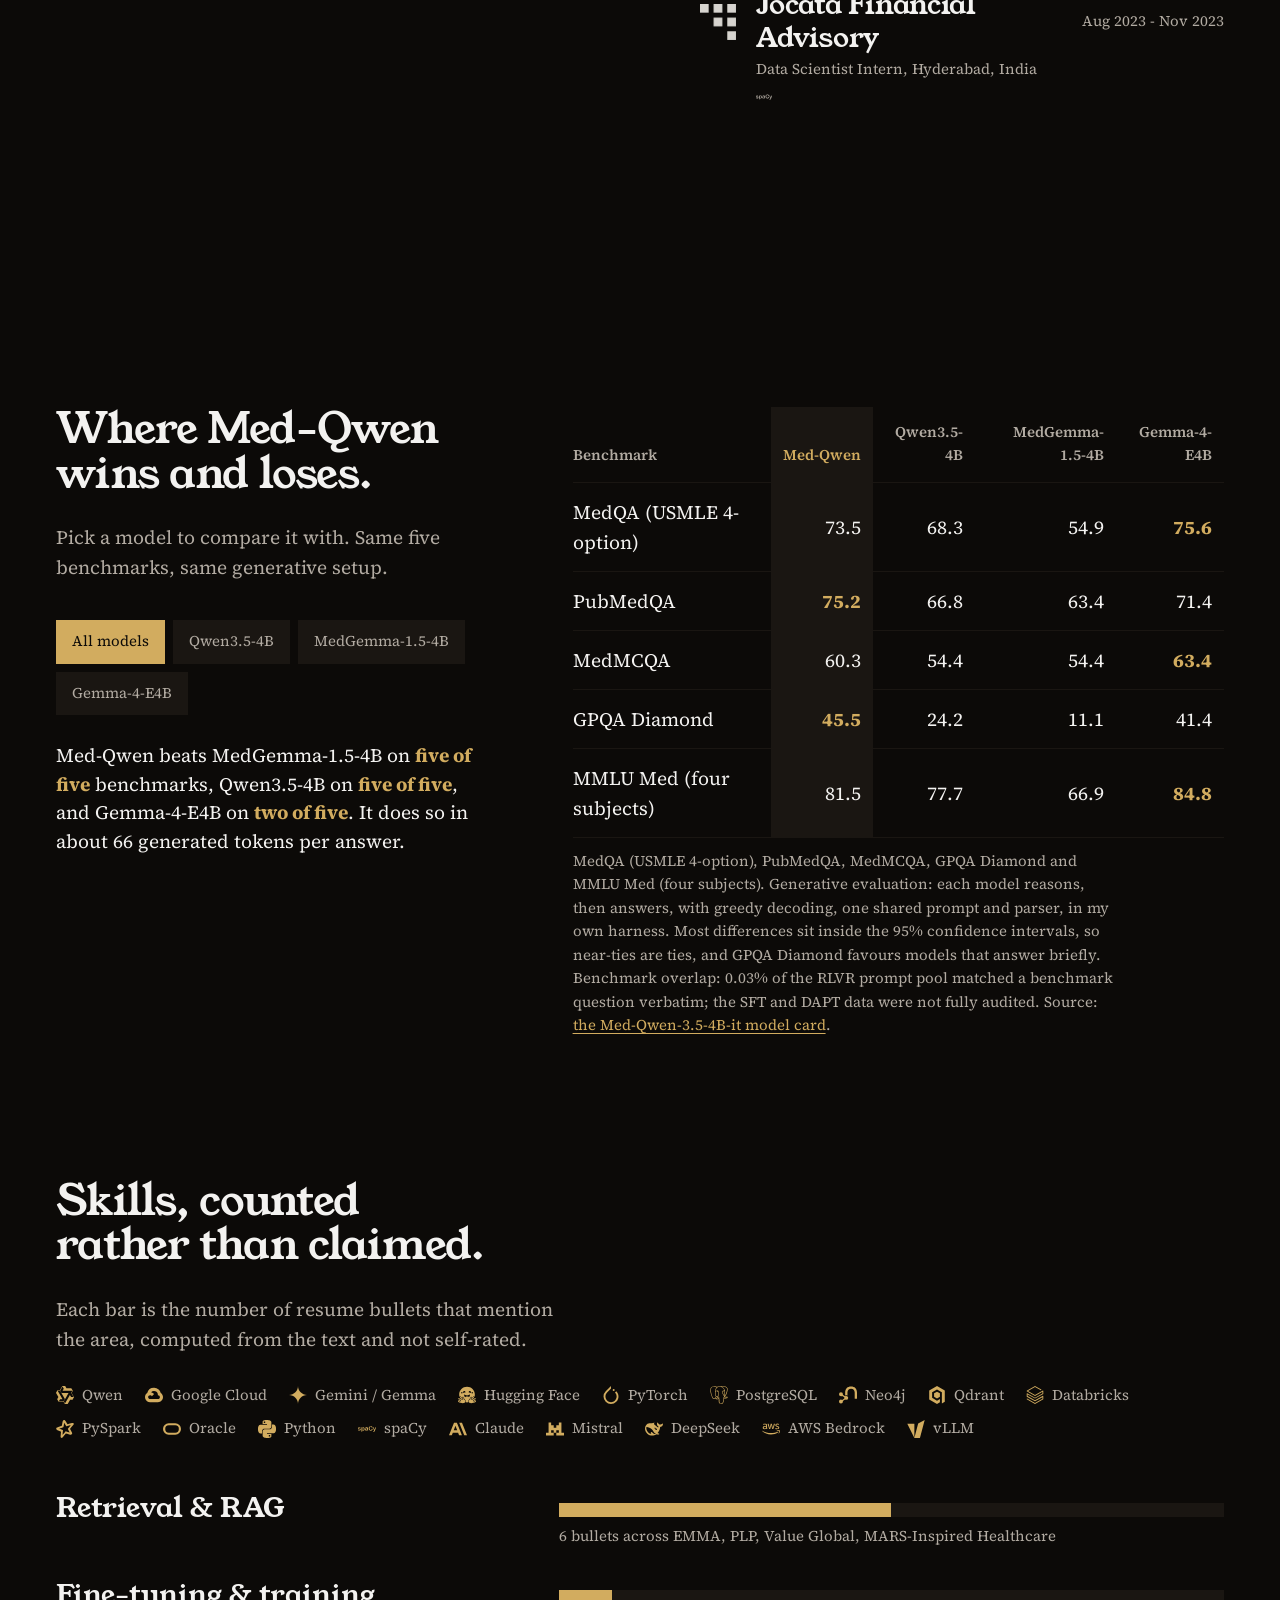
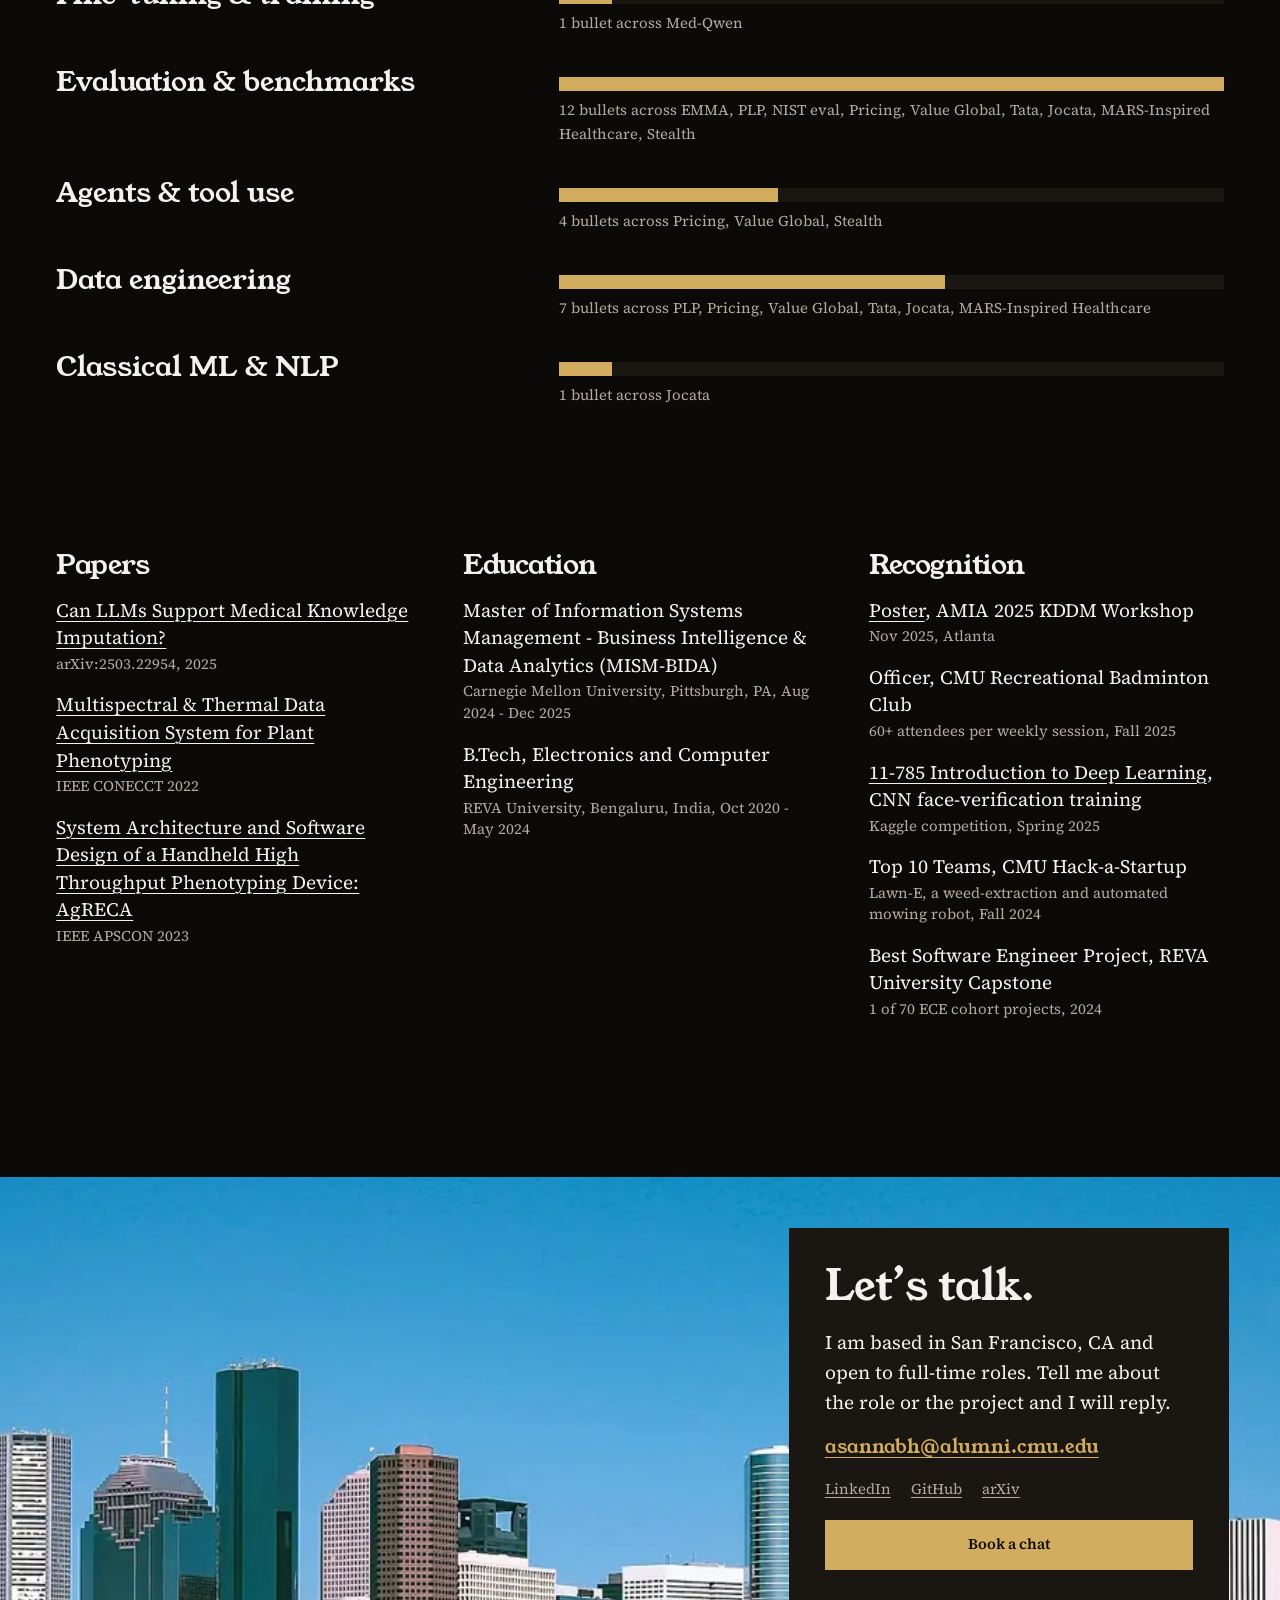
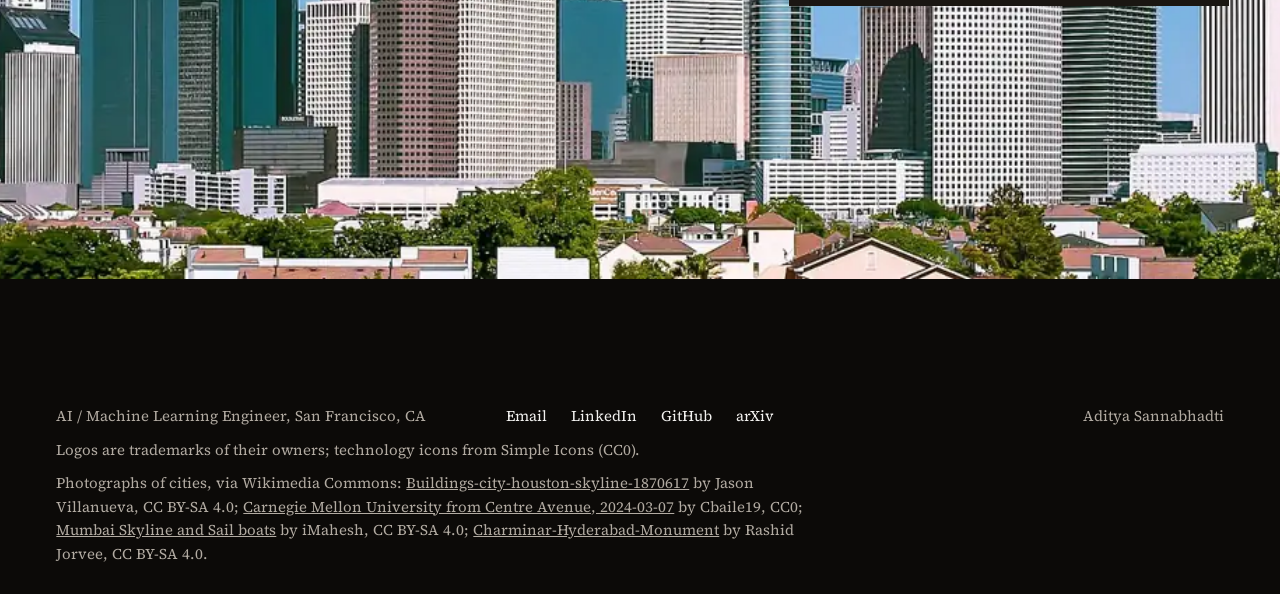
==== commit e3b23374: "Sync case text with GT3: digits in MARS prints (9 services, 2 at a time) Co-Authored-By: Claude Fabl" ====
--- a/docs/index.html
+++ b/docs/index.html
@@ -31,7 +31,7 @@
 <ol class="works" id="grid"><li data-n="01" data-tr="ai health" data-reveal><button class="wn" type="button" aria-controls="wf-01" aria-expanded="false"><span class="wt">Med-Qwen-3.5-4B-it</span><span class="wm">Clinical SLM, 2026</span></button><p class="wb">A small clinical reasoning model that beats MedGemma on all five benchmarks I ran. I continued pretraining Qwen3.5 on medical text, fine-tuned it on clinical reasoning data, then trained it with reinforcement learning on rule-based rewards (GRPO), which cut its reasoning about sevenfold at the same MedQA accuracy. It is published on Hugging Face.</p><ul class="chips"><li><span class="lg-i" title="Qwen"><svg class="ic" width="16" height="16" aria-hidden="true"><use href="icons.svg#i-qwen"/></svg></span>Qwen3.5-4B-Base</li><li>LoRA adapters</li><li>GRPO (RLVR)</li><li><span class="lg-i" title="vLLM"><svg class="ic" width="16" height="16" aria-hidden="true"><use href="icons.svg#i-vllm"/></svg></span>vLLM</li></ul><div class="wf" id="wf-01"><div class="big">73.5%</div><p class="note">MedQA (USMLE) at about 66 generated tokens per answer</p><div class="vs" role="group" aria-label="Med-Qwen wins out of five benchmarks, per comparison model"><span class="k">Wins out of 5 benchmarks</span><div class="vr"><span class="vn">MedGemma-1.5-4B</span><span class="cells" aria-hidden="true"><i class="w"></i><i class="w"></i><i class="w"></i><i class="w"></i><i class="w"></i></span><b>5/5</b></div><div class="vr"><span class="vn">Gemma-4-E4B</span><span class="cells" aria-hidden="true"><i class="l"></i><i class="w"></i><i class="l"></i><i class="w"></i><i class="l"></i></span><b>2/5</b></div><div class="vr"><span class="vn">Qwen3.5-4B</span><span class="cells" aria-hidden="true"><i class="w"></i><i class="w"></i><i class="w"></i><i class="w"></i><i class="w"></i></span><b>5/5</b></div></div><div class="rl"><svg class="ch" viewBox="0 0 560 138" role="img" aria-label="reasoning tokens per answer (MedQA): 456 (SFT) to 66 (RLVR)"><text class="t" x="0" y="14">reasoning tokens per answer (MedQA)</text><text class="l" x="0" y="46">before</text><rect class="tr" x="168" y="30" width="314" height="22"/><rect class="bar" x="168" y="30" width="314.0" height="22" style="--i:0"/><text class="v" x="492" y="46">456 (SFT)</text><text class="l hot" x="0" y="86">after</text><rect class="tr" x="168" y="70" width="314" height="22"/><rect class="bar hot" x="168" y="70" width="45.4" height="22" style="--i:1"/><text class="v" x="492" y="86">66 (RLVR)</text><text class="n" x="0" y="132">same MedQA accuracy: 73.2% SFT, 73.5% RLVR; my own evaluation harness</text></svg></div></div><div class="wa"><button class="show" type="button">Show numbers</button><a href="case-01.html">Case study</a></div></li><li data-n="02" data-tr="ai health" data-reveal><button class="wn" type="button" aria-controls="wf-02" aria-expanded="false"><span class="wt">EMMA AI Clinical Education Platform</span><span class="wm">Clinical RAG, 2025</span></button><p class="wb">I rebuilt the retrieval behind a clinical education podcast platform so residents get more accurate, more complete answers, using Gemini and pgvector on GCP. Physicians rated the answers, and students surveyed the app.</p><ul class="chips"><li><span class="lg-i" title="Google Cloud"><svg class="ic" width="16" height="16" aria-hidden="true"><use href="icons.svg#i-googlecloud"/></svg></span>GCP</li><li><span class="lg-i" title="Gemini / Gemma"><svg class="ic" width="16" height="16" aria-hidden="true"><use href="icons.svg#i-googlegemini"/></svg></span>Gemini</li><li><span class="lg-i" title="PostgreSQL"><svg class="ic" width="16" height="16" aria-hidden="true"><use href="icons.svg#i-postgresql"/></svg></span>pgvector</li><li>physician surveys</li></ul><div class="wf" id="wf-02"><div class="big">+25%</div><p class="note">physician-rated accuracy + completeness</p><div class="dw"><svg class="ch" viewBox="0 0 560 178" role="img" aria-label="EMMA evidence base"><text class="t" x="0" y="14">EMMA · evidence base</text><text class="l hot" x="0" y="46">students surveyed</text><rect class="tr" x="168" y="30" width="314" height="22"/><rect class="bar hot" x="168" y="30" width="301.4" height="22" style="--i:0"/><text class="v" x="492" y="46">48</text><text class="l" x="0" y="86">20 contexts</text><rect class="tr" x="168" y="70" width="314" height="22"/><rect class="bar" x="168" y="70" width="125.6" height="22" style="--i:1"/><text class="v" x="492" y="86">20</text><text class="l" x="0" y="126">physician surveys</text><rect class="tr" x="168" y="110" width="314" height="22"/><rect class="bar" x="168" y="110" width="12.6" height="22" style="--i:2"/><text class="v" x="492" y="126">2</text><text class="n" x="0" y="172">+25% comes from the two physician surveys</text></svg></div><div class="mw"><svg class="ch" viewBox="0 0 360 178" role="img" aria-label="EMMA evidence base"><text class="t" x="0" y="14">EMMA · evidence base</text><text class="l hot" x="0" y="46">students surveyed</text><rect class="tr" x="150" y="30" width="144" height="22"/><rect class="bar hot" x="150" y="30" width="138.2" height="22" style="--i:0"/><text class="v" x="304" y="46">48</text><text class="l" x="0" y="86">20 contexts</text><rect class="tr" x="150" y="70" width="144" height="22"/><rect class="bar" x="150" y="70" width="57.6" height="22" style="--i:1"/><text class="v" x="304" y="86">20</text><text class="l" x="0" y="126">physician surveys</text><rect class="tr" x="150" y="110" width="144" height="22"/><rect class="bar" x="150" y="110" width="5.8" height="22" style="--i:2"/><text class="v" x="304" y="126">2</text><text class="n" x="0" y="172">+25% comes from the two physician surveys</text></svg></div></div><div class="wa"><button class="show" type="button">Show numbers</button><a href="case-02.html">Case study</a></div></li><li data-n="03" data-tr="ai" data-reveal><button class="wn" type="button" aria-controls="wf-03" aria-expanded="false"><span class="wt">Personal Learning Portal</span><span class="wm">Retrieval evaluation, 2025</span></button><p class="wb">A research assistant that pulls from six scholarly sources. I benchmarked open models against Claude on Deep Research Bench and showed that abstract-only retrieval is what limits it.</p><ul class="chips"><li><span class="lg-i" title="PyTorch"><svg class="ic" width="16" height="16" aria-hidden="true"><use href="icons.svg#i-pytorch"/></svg></span>PyTorch</li><li><span class="lg-i" title="Mistral"><svg class="ic" width="16" height="16" aria-hidden="true"><use href="icons.svg#i-mistralai"/></svg></span>Mistral-7B</li><li>BART</li><li>Deep Research Bench</li></ul><div class="wf" id="wf-03"><div class="big">0.0668 vs 0.4201</div><p class="note">RACE: Mistral-7B vs Claude Sonnet 3.7</p><div class="dw"><svg class="ch" viewBox="0 0 560 138" role="img" aria-label="RACE · 15 Deep Research Bench queries"><text class="t" x="0" y="14">RACE · 15 Deep Research Bench queries</text><text class="l hot" x="0" y="46">Claude Sonnet 3.7</text><rect class="tr" x="168" y="30" width="314" height="22"/><rect class="bar hot" x="168" y="30" width="314.0" height="22" style="--i:0"/><text class="v" x="492" y="46">0.4201</text><text class="l" x="0" y="86">Mistral-7B + BART</text><rect class="tr" x="168" y="70" width="314" height="22"/><rect class="bar" x="168" y="70" width="49.9" height="22" style="--i:1"/><text class="v" x="492" y="86">0.0668</text><text class="n" x="0" y="132">abstract-only retrieval limited the pipeline</text></svg></div><div class="mw"><svg class="ch" viewBox="0 0 360 138" role="img" aria-label="RACE · 15 Deep Research Bench queries"><text class="t" x="0" y="14">RACE · 15 Deep Research Bench queries</text><text class="l hot" x="0" y="46">Claude Sonnet 3.7</text><rect class="tr" x="150" y="30" width="144" height="22"/><rect class="bar hot" x="150" y="30" width="144.0" height="22" style="--i:0"/><text class="v" x="304" y="46">0.4201</text><text class="l" x="0" y="86">Mistral-7B + BART</text><rect class="tr" x="150" y="70" width="144" height="22"/><rect class="bar" x="150" y="70" width="22.9" height="22" style="--i:1"/><text class="v" x="304" y="86">0.0668</text><text class="n" x="0" y="132">abstract-only retrieval limited the pipeline</text></svg></div></div><div class="wa"><button class="show" type="button">Show numbers</button><a href="case-03.html">Case study</a></div></li><li data-n="04" data-tr="ai health" data-reveal><button class="wn" type="button" aria-controls="wf-04" aria-expanded="false"><span class="wt">NIST-AIMSEC evaluation records</span><span class="wm">Evaluation pipeline, 2025</span></button><p class="wb">At CMU I built an evaluation pipeline that turns thousands of full-text papers into schema-bound records. Two extractor models, a DeepSeek judge and a human verifier keep the results consistent from run to run.</p><ul class="chips"><li><span class="lg-i" title="Gemini / Gemma"><svg class="ic" width="16" height="16" aria-hidden="true"><use href="icons.svg#i-googlegemini"/></svg></span>Gemma3-12B</li><li><span class="lg-i" title="Gemini / Gemma"><svg class="ic" width="16" height="16" aria-hidden="true"><use href="icons.svg#i-googlegemini"/></svg></span>Gemma4-26B-A4B</li><li><span class="lg-i" title="DeepSeek"><svg class="ic" width="16" height="16" aria-hidden="true"><use href="icons.svg#i-deepseek"/></svg></span>DeepSeek-R1</li><li>temperature 0</li></ul><div class="wf" id="wf-04"><div class="big">17,167</div><p class="note">schema-bound records, zero run-to-run skew</p><div class="dw"><svg class="ch" viewBox="0 0 560 178" role="img" aria-label="NIST-AIMSEC evaluation corpus"><text class="t" x="0" y="14">NIST-AIMSEC evaluation corpus</text><text class="l" x="0" y="46">inclusion list</text><rect class="tr" x="168" y="30" width="314" height="22"/><rect class="bar" x="168" y="30" width="314.0" height="22" style="--i:0"/><text class="v" x="492" y="46">28,023</text><text class="l hot" x="0" y="86">records</text><rect class="tr" x="168" y="70" width="314" height="22"/><rect class="bar hot" x="168" y="70" width="192.4" height="22" style="--i:1"/><text class="v" x="492" y="86">17,167</text><text class="l" x="0" y="126">full-text papers</text><rect class="tr" x="168" y="110" width="314" height="22"/><rect class="bar" x="168" y="110" width="178.7" height="22" style="--i:2"/><text class="v" x="492" y="126">15,944</text><text class="n" x="0" y="172">zero run-to-run skew over 10 repeats</text></svg></div><div class="mw"><svg class="ch" viewBox="0 0 360 178" role="img" aria-label="NIST-AIMSEC evaluation corpus"><text class="t" x="0" y="14">NIST-AIMSEC evaluation corpus</text><text class="l" x="0" y="46">inclusion list</text><rect class="tr" x="150" y="30" width="144" height="22"/><rect class="bar" x="150" y="30" width="144.0" height="22" style="--i:0"/><text class="v" x="304" y="46">28,023</text><text class="l hot" x="0" y="86">records</text><rect class="tr" x="150" y="70" width="144" height="22"/><rect class="bar hot" x="150" y="70" width="88.2" height="22" style="--i:1"/><text class="v" x="304" y="86">17,167</text><text class="l" x="0" y="126">full-text papers</text><rect class="tr" x="150" y="110" width="144" height="22"/><rect class="bar" x="150" y="110" width="81.9" height="22" style="--i:2"/><text class="v" x="304" y="126">15,944</text><text class="n" x="0" y="172">zero run-to-run skew over 10 repeats</text></svg></div></div><div class="wa"><button class="show" type="button">Show numbers</button><a href="case-04.html">Case study</a></div></li><li data-n="05" data-tr="ai health" data-reveal><button class="wn" type="button" aria-controls="wf-05" aria-expanded="false"><span class="wt">Patient-facing pricing agent</span><span class="wm">Pricing agent, 2025</span></button><p class="wb">A patient-facing agent that turns a plain-language question into the right billing code. MedGemma works out the intent and deterministic SQL does the pricing across hospital price files, so the answer is reproducible.</p><ul class="chips"><li><span class="lg-i" title="Gemini / Gemma"><svg class="ic" width="16" height="16" aria-hidden="true"><use href="icons.svg#i-googlegemini"/></svg></span>MedGemma</li><li>SQL</li><li>multi-hospital MRFs</li></ul><div class="wf" id="wf-05"><div class="big">82% → 91%</div><p class="note">CPT/HCPCS selection over 465 synthetic queries</p><div class="dw"><svg class="ch" viewBox="0 0 560 138" role="img" aria-label="CPT/HCPCS code selection (%): 82% to 91%"><text class="t" x="0" y="14">CPT/HCPCS code selection (%)</text><text class="l" x="0" y="46">before</text><rect class="tr" x="168" y="30" width="314" height="22"/><rect class="bar" x="168" y="30" width="257.5" height="22" style="--i:0"/><text class="v" x="492" y="46">82%</text><text class="l hot" x="0" y="86">after</text><rect class="tr" x="168" y="70" width="314" height="22"/><rect class="bar hot" x="168" y="70" width="285.7" height="22" style="--i:1"/><text class="v" x="492" y="86">91%</text><text class="n" x="0" y="132">465 synthetic queries</text></svg></div><div class="mw"><svg class="ch" viewBox="0 0 360 138" role="img" aria-label="CPT/HCPCS code selection (%): 82% to 91%"><text class="t" x="0" y="14">CPT/HCPCS code selection (%)</text><text class="l" x="0" y="46">before</text><rect class="tr" x="150" y="30" width="144" height="22"/><rect class="bar" x="150" y="30" width="118.1" height="22" style="--i:0"/><text class="v" x="304" y="46">82%</text><text class="l hot" x="0" y="86">after</text><rect class="tr" x="150" y="70" width="144" height="22"/><rect class="bar hot" x="150" y="70" width="131.0" height="22" style="--i:1"/><text class="v" x="304" y="86">91%</text><text class="n" x="0" y="132">465 synthetic queries</text></svg></div></div><div class="wa"><button class="show" type="button">Show numbers</button><a href="case-05.html">Case study</a></div></li><li data-n="06" data-tr="ai" data-reveal><button class="wn" type="button" aria-controls="wf-06" aria-expanded="false"><span class="wt">Chemical safety retrieval, governed MCP</span><span class="wm">Governed agents, 2026</span></button><p class="wb">At Value Global I built an agentic proof of concept for chemical safety data sheets, combining vector search with graph traversal. I also built governed MCP tool access to Oracle ERP.</p><ul class="chips"><li><span class="lg-i" title="Qdrant"><svg class="ic" width="16" height="16" aria-hidden="true"><use href="icons.svg#i-qdrant"/></svg></span>Qdrant</li><li><span class="lg-i" title="Neo4j"><svg class="ic" width="16" height="16" aria-hidden="true"><use href="icons.svg#i-neo4j"/></svg></span>Neo4j</li><li><span class="lg-i" title="AWS Bedrock"><svg class="ic" width="16" height="16" aria-hidden="true"><use href="icons.svg#i-amazonwebservices"/></svg></span>AWS Bedrock</li><li>MCP</li></ul><div class="wf" id="wf-06"><div class="big">~8s → 2s</div><p class="note">over ~1,000 safety data sheets; PII removed in 97/100 documents</p><div class="dw"><svg class="ch" viewBox="0 0 560 138" role="img" aria-label="retrieval time (seconds): ~8 s to 2 s"><text class="t" x="0" y="14">retrieval time (seconds)</text><text class="l" x="0" y="46">before</text><rect class="tr" x="168" y="30" width="314" height="22"/><rect class="bar" x="168" y="30" width="314.0" height="22" style="--i:0"/><text class="v" x="492" y="46">~8 s</text><text class="l hot" x="0" y="86">after</text><rect class="tr" x="168" y="70" width="314" height="22"/><rect class="bar hot" x="168" y="70" width="78.5" height="22" style="--i:1"/><text class="v" x="492" y="86">2 s</text><text class="n" x="0" y="132">~1,000 chemical safety data sheets</text></svg></div><div class="mw"><svg class="ch" viewBox="0 0 360 138" role="img" aria-label="retrieval time (seconds): ~8 s to 2 s"><text class="t" x="0" y="14">retrieval time (seconds)</text><text class="l" x="0" y="46">before</text><rect class="tr" x="150" y="30" width="144" height="22"/><rect class="bar" x="150" y="30" width="144.0" height="22" style="--i:0"/><text class="v" x="304" y="46">~8 s</text><text class="l hot" x="0" y="86">after</text><rect class="tr" x="150" y="70" width="144" height="22"/><rect class="bar hot" x="150" y="70" width="36.0" height="22" style="--i:1"/><text class="v" x="304" y="86">2 s</text><text class="n" x="0" y="132">~1,000 chemical safety data sheets</text></svg></div></div><div class="wa"><button class="show" type="button">Show numbers</button><a href="case-06.html">Case study</a></div></li><li data-n="07" data-tr="fintech" data-reveal><button class="wn" type="button" aria-controls="wf-07" aria-expanded="false"><span class="wt">Credit-bureau submission automation</span><span class="wm">Credit reporting, 2024</span></button><p class="wb">I moved legacy SAS credit-bureau reporting onto Databricks PySpark with automated tests, turning a multi-day manual prep into a short automated run.</p><ul class="chips"><li>SAS</li><li><span class="lg-i" title="Databricks"><svg class="ic" width="16" height="16" aria-hidden="true"><use href="icons.svg#i-databricks"/></svg></span>Databricks PySpark</li><li>automated tests</li></ul><div class="wf" id="wf-07"><div class="big">3 days → 2 hours</div><p class="note">credit-bureau submission prep</p><div class="dw"><svg class="ch" viewBox="0 0 560 138" role="img" aria-label="credit-bureau submission prep (hours): 3 days to 2 hours"><text class="t" x="0" y="14">credit-bureau submission prep (hours)</text><text class="l" x="0" y="46">before</text><rect class="tr" x="168" y="30" width="314" height="22"/><rect class="bar" x="168" y="30" width="314.0" height="22" style="--i:0"/><text class="v" x="492" y="46">3 days</text><text class="l hot" x="0" y="86">after</text><rect class="tr" x="168" y="70" width="314" height="22"/><rect class="bar hot" x="168" y="70" width="8.7" height="22" style="--i:1"/><text class="v" x="492" y="86">2 hours</text><text class="n" x="0" y="132">3 days drawn as 72 hours, to scale</text></svg></div><div class="mw"><svg class="ch" viewBox="0 0 360 138" role="img" aria-label="credit-bureau submission prep (hours): 3 days to 2 hours"><text class="t" x="0" y="14">credit-bureau submission prep (hours)</text><text class="l" x="0" y="46">before</text><rect class="tr" x="150" y="30" width="144" height="22"/><rect class="bar" x="150" y="30" width="144.0" height="22" style="--i:0"/><text class="v" x="304" y="46">3 days</text><text class="l hot" x="0" y="86">after</text><rect class="tr" x="150" y="70" width="144" height="22"/><rect class="bar hot" x="150" y="70" width="4.0" height="22" style="--i:1"/><text class="v" x="304" y="86">2 hours</text><text class="n" x="0" y="132">3 days drawn as 72 hours, to scale</text></svg></div></div><div class="wa"><button class="show" type="button">Show numbers</button><a href="case-07.html">Case study</a></div></li><li data-n="08" data-tr="fintech ai" data-reveal><button class="wn" type="button" aria-controls="wf-08" aria-expanded="false"><span class="wt">Fraud-identification NLP</span><span class="wm">Fraud NLP, 2023</span></button><p class="wb">An NLP pipeline that flags fraud in text messages and cost data, using XGBoost and SpaCy entity recognition, served through REST APIs.</p><ul class="chips"><li>XGBoost</li><li><span class="lg-i" title="spaCy"><svg class="ic" width="16" height="16" aria-hidden="true"><use href="icons.svg#i-spacy"/></svg></span>SpaCy NER</li><li>REST APIs</li></ul><div class="wf" id="wf-08"><div class="big">0.86</div><p class="note">fraud identification F1</p><div class="dw"><svg class="ch" viewBox="0 0 560 98" role="img" aria-label="fraud identification · F1"><text class="t" x="0" y="14">fraud identification · F1</text><text class="l hot" x="0" y="46">F1</text><rect class="tr" x="168" y="30" width="314" height="22"/><rect class="bar hot" x="168" y="30" width="270.0" height="22" style="--i:0"/><text class="v" x="492" y="46">0.86</text><text class="n" x="0" y="92">scale 0 to 1</text></svg></div><div class="mw"><svg class="ch" viewBox="0 0 360 98" role="img" aria-label="fraud identification · F1"><text class="t" x="0" y="14">fraud identification · F1</text><text class="l hot" x="0" y="46">F1</text><rect class="tr" x="150" y="30" width="144" height="22"/><rect class="bar hot" x="150" y="30" width="123.8" height="22" style="--i:0"/><text class="v" x="304" y="46">0.86</text><text class="n" x="0" y="92">scale 0 to 1</text></svg></div></div><div class="wa"><button class="show" type="button">Show numbers</button><a href="case-08.html">Case study</a></div></li><li data-n="09" data-tr="ai" data-reveal><button class="wn" type="button" aria-controls="wf-09" aria-expanded="false"><span class="wt">ResearchDroid</span><span class="wm">Distributed systems, 2025</span></button><p class="wb">A distributed-systems course project: an Android app and a Java servlet that search arXiv, summarize each abstract with a simple extractive summarizer, and log every request to MongoDB for a dashboard of requests, latency and top searches.</p><ul class="chips"><li>Java</li><li>Android Studio</li><li>Docker</li><li>MongoDB Atlas</li></ul><div class="wf" id="wf-09"><div class="big">3 tiers</div><p class="note">Android client, Java servlet on Tomcat, MongoDB Atlas, with the arXiv API behind it</p><div class="dw"><svg class="ch" viewBox="0 0 560 178" role="img" aria-label="ResearchDroid per-request figures"><text class="t" x="0" y="14">ResearchDroid · per request</text><text class="l hot" x="0" y="46">fields logged per request</text><rect class="tr" x="168" y="30" width="314" height="22"/><rect class="bar hot" x="168" y="30" width="219.8" height="22" style="--i:0"/><text class="v" x="492" y="46">7</text><text class="l" x="0" y="86">papers per search</text><rect class="tr" x="168" y="70" width="314" height="22"/><rect class="bar" x="168" y="70" width="157.0" height="22" style="--i:1"/><text class="v" x="492" y="86">5</text><text class="l" x="0" y="126">summary sentences per paper</text><rect class="tr" x="168" y="110" width="314" height="22"/><rect class="bar" x="168" y="110" width="62.8" height="22" style="--i:2"/><text class="v" x="492" y="126">2</text><text class="n" x="0" y="172">every request is logged and shown on a dashboard</text></svg></div><div class="mw"><svg class="ch" viewBox="0 0 360 178" role="img" aria-label="ResearchDroid per-request figures"><text class="t" x="0" y="14">ResearchDroid · per request</text><text class="l hot" x="0" y="46">fields logged per request</text><rect class="tr" x="150" y="30" width="144" height="22"/><rect class="bar hot" x="150" y="30" width="100.8" height="22" style="--i:0"/><text class="v" x="304" y="46">7</text><text class="l" x="0" y="86">papers per search</text><rect class="tr" x="150" y="70" width="144" height="22"/><rect class="bar" x="150" y="70" width="72.0" height="22" style="--i:1"/><text class="v" x="304" y="86">5</text><text class="l" x="0" y="126">summary sentences per paper</text><rect class="tr" x="150" y="110" width="144" height="22"/><rect class="bar" x="150" y="110" width="28.8" height="22" style="--i:2"/><text class="v" x="304" y="126">2</text><text class="n" x="0" y="172">every request is logged and shown on a dashboard</text></svg></div></div><div class="wa"><button class="show" type="button">Show numbers</button><a href="case-09.html">Case study</a></div></li><li data-n="10" data-tr="ai" data-reveal><button class="wn" type="button" aria-controls="wf-10" aria-expanded="false"><span class="wt">Robot arm pick-and-hand-over</span><span class="wm">Robotics hackathon, 2026</span></button><p class="wb">A 48-hour hackathon build: a robot arm that finds a cup or bottle with a depth camera and a YOLO detector, plans short collision-aware moves through Viam, pauses when a person is close, and hands the object over only after a person presses Yes. Every run is logged to MongoDB with a failure class.</p><ul class="chips"><li>Viam</li><li>YOLO</li><li>MongoDB</li><li><span class="lg-i" title="Python"><svg class="ic" width="16" height="16" aria-hidden="true"><use href="icons.svg#i-python"/></svg></span>Python</li></ul><div class="wf" id="wf-10"><div class="big">9 of 24</div><p class="note">logged live runs lifted the object, mostly tuning runs on the last day</p><div class="dw"><svg class="ch" viewBox="0 0 560 218" role="img" aria-label="Robot arm logged runs by outcome"><text class="t" x="0" y="14">24 logged live runs · outcome</text><text class="l hot" x="0" y="46">lifted the object</text><rect class="tr" x="168" y="30" width="314" height="22"/><rect class="bar hot" x="168" y="30" width="235.5" height="22" style="--i:0"/><text class="v" x="492" y="46">9</text><text class="l" x="0" y="86">stopped by the operator</text><rect class="tr" x="168" y="70" width="314" height="22"/><rect class="bar" x="168" y="70" width="235.5" height="22" style="--i:1"/><text class="v" x="492" y="86">9</text><text class="l" x="0" y="126">other failures</text><rect class="tr" x="168" y="110" width="314" height="22"/><rect class="bar" x="168" y="110" width="78.5" height="22" style="--i:2"/><text class="v" x="492" y="126">3</text><text class="l" x="0" y="166">errors</text><rect class="tr" x="168" y="150" width="314" height="22"/><rect class="bar" x="168" y="150" width="78.5" height="22" style="--i:3"/><text class="v" x="492" y="166">3</text><text class="n" x="0" y="212">mostly tuning runs on the last day, not a benchmark</text></svg></div><div class="mw"><svg class="ch" viewBox="0 0 360 218" role="img" aria-label="Robot arm logged runs by outcome"><text class="t" x="0" y="14">24 logged live runs · outcome</text><text class="l hot" x="0" y="46">lifted the object</text><rect class="tr" x="150" y="30" width="144" height="22"/><rect class="bar hot" x="150" y="30" width="108.0" height="22" style="--i:0"/><text class="v" x="304" y="46">9</text><text class="l" x="0" y="86">stopped by the operator</text><rect class="tr" x="150" y="70" width="144" height="22"/><rect class="bar" x="150" y="70" width="108.0" height="22" style="--i:1"/><text class="v" x="304" y="86">9</text><text class="l" x="0" y="126">other failures</text><rect class="tr" x="150" y="110" width="144" height="22"/><rect class="bar" x="150" y="110" width="36.0" height="22" style="--i:2"/><text class="v" x="304" y="126">3</text><text class="l" x="0" y="166">errors</text><rect class="tr" x="150" y="150" width="144" height="22"/><rect class="bar" x="150" y="150" width="36.0" height="22" style="--i:3"/><text class="v" x="304" y="166">3</text><text class="n" x="0" y="212">mostly tuning runs on the last day, not a benchmark</text></svg></div></div><div class="wa"><button class="show" type="button">Show numbers</button><a href="case-10.html">Case study</a></div></li><li data-n="11" data-tr="ai health" data-reveal><button class="wn" type="button" aria-controls="wf-11" aria-expanded="false"><span class="wt">MARS-Inspired Healthcare</span><span class="wm">Healthcare AI evaluation, 2026</span></button><p class="wb">A healthcare-AI evaluation assistant: nine event-driven services, hybrid retrieval over 15,954 records, streamed answers with cited sources, and a retrieval harness whose random-vector control scores zero. An Azure migration is designed, not deployed.</p><ul class="chips"><li><span class="lg-i" title="Python"><svg class="ic" width="16" height="16" aria-hidden="true"><use href="icons.svg#i-python"/></svg></span>Python</li><li><span class="lg-i" title="Google Cloud"><svg class="ic" width="16" height="16" aria-hidden="true"><use href="icons.svg#i-googlecloud"/></svg></span>GCP Cloud Run</li><li>Terraform</li><li>OpenTelemetry</li></ul><div class="wf" id="wf-11"><div class="big">30 of 30</div><p class="note">streamed questions answered on Cloud Run with no errors; p50 5,427 ms and p95 10,776 ms per answer, 984 ms median retrieval</p><div class="dw"><svg class="ch" viewBox="0 0 560 298" role="img" aria-label="MARS-Inspired Healthcare latency percentiles"><text class="t" x="0" y="14">MARS-Inspired Healthcare · latency on Cloud Run, 30 streamed questions (ms)</text><text class="l" x="0" y="46">total, p95</text><rect class="tr" x="168" y="30" width="314" height="22"/><rect class="bar" x="168" y="30" width="282.0" height="22" style="--i:0"/><text class="v" x="492" y="46">10,776</text><text class="l" x="0" y="86">first token, p95</text><rect class="tr" x="168" y="70" width="314" height="22"/><rect class="bar" x="168" y="70" width="156.8" height="22" style="--i:1"/><text class="v" x="492" y="86">5,993</text><text class="l hot" x="0" y="126">total, p50</text><rect class="tr" x="168" y="110" width="314" height="22"/><rect class="bar hot" x="168" y="110" width="142.0" height="22" style="--i:2"/><text class="v" x="492" y="126">5,427</text><text class="l hot" x="0" y="166">first token, p50</text><rect class="tr" x="168" y="150" width="314" height="22"/><rect class="bar hot" x="168" y="150" width="53.2" height="22" style="--i:3"/><text class="v" x="492" y="166">2,033</text><text class="l" x="0" y="206">retrieval, p95</text><rect class="tr" x="168" y="190" width="314" height="22"/><rect class="bar" x="168" y="190" width="39.2" height="22" style="--i:4"/><text class="v" x="492" y="206">1,498</text><text class="l hot" x="0" y="246">retrieval, p50</text><rect class="tr" x="168" y="230" width="314" height="22"/><rect class="bar hot" x="168" y="230" width="25.7" height="22" style="--i:5"/><text class="v" x="492" y="246">984</text><text class="n" x="0" y="292">30 of 30 answered, no errors; n = 30, so p99 (11,202 ms) is the maximum</text></svg></div><div class="mw"><svg class="ch" viewBox="0 0 360 298" role="img" aria-label="MARS-Inspired Healthcare latency percentiles"><text class="t" x="0" y="14">MARS-Inspired Healthcare · latency on Cloud Run, 30 streamed questions (ms)</text><text class="l" x="0" y="46">total, p95</text><rect class="tr" x="150" y="30" width="144" height="22"/><rect class="bar" x="150" y="30" width="129.3" height="22" style="--i:0"/><text class="v" x="304" y="46">10,776</text><text class="l" x="0" y="86">first token, p95</text><rect class="tr" x="150" y="70" width="144" height="22"/><rect class="bar" x="150" y="70" width="71.9" height="22" style="--i:1"/><text class="v" x="304" y="86">5,993</text><text class="l hot" x="0" y="126">total, p50</text><rect class="tr" x="150" y="110" width="144" height="22"/><rect class="bar hot" x="150" y="110" width="65.1" height="22" style="--i:2"/><text class="v" x="304" y="126">5,427</text><text class="l hot" x="0" y="166">first token, p50</text><rect class="tr" x="150" y="150" width="144" height="22"/><rect class="bar hot" x="150" y="150" width="24.4" height="22" style="--i:3"/><text class="v" x="304" y="166">2,033</text><text class="l" x="0" y="206">retrieval, p95</text><rect class="tr" x="150" y="190" width="144" height="22"/><rect class="bar" x="150" y="190" width="18.0" height="22" style="--i:4"/><text class="v" x="304" y="206">1,498</text><text class="l hot" x="0" y="246">retrieval, p50</text><rect class="tr" x="150" y="230" width="144" height="22"/><rect class="bar hot" x="150" y="230" width="11.8" height="22" style="--i:5"/><text class="v" x="304" y="246">984</text><text class="n" x="0" y="292">30 of 30 answered, no errors; n = 30, so p99 (11,202 ms) is the maximum</text></svg></div></div><div class="wa"><button class="show" type="button">Show numbers</button><a href="case-11.html">Case study</a></div></li><li data-n="12" data-tr="ai" data-reveal><button class="wn" type="button" aria-controls="wf-12" aria-expanded="false"><span class="wt">NCM-MoE Omni training study</span><span class="wm">Training study, 2026</span></button><p class="wb">A from-scratch sparse mixture-of-experts over text, image and audio, trained on one GPU at about 170 TFLOPS and written up as a training study: what was measured, the ablations, and why audio overfit.</p><ul class="chips"><li><span class="lg-i" title="PyTorch"><svg class="ic" width="16" height="16" aria-hidden="true"><use href="icons.svg#i-pytorch"/></svg></span>PyTorch</li><li>Mixture-of-Experts</li><li>DAC</li><li>DINOv2</li></ul><div class="wf" id="wf-12"><div class="big">170 TFLOPS</div><p class="note">sustained on one RTX PRO 6000 over a 2B-code run; MFU about 34% against an assumed peak</p><div class="dw"><svg class="ch" viewBox="0 0 560 298" role="img" aria-label="NCM-MoE held-out cross-entropy"><text class="t" x="0" y="14">NCM-MoE · held-out CE at the end of the run (lower is better)</text><text class="l" x="0" y="46">text, baseline</text><rect class="tr" x="168" y="30" width="314" height="22"/><rect class="bar" x="168" y="30" width="279.7" height="22" style="--i:0"/><text class="v" x="492" y="46">4.90</text><text class="l" x="0" y="86">image, baseline</text><rect class="tr" x="168" y="70" width="314" height="22"/><rect class="bar" x="168" y="70" width="235.2" height="22" style="--i:1"/><text class="v" x="492" y="86">4.12</text><text class="l hot" x="0" y="126">text, model</text><rect class="tr" x="168" y="110" width="314" height="22"/><rect class="bar hot" x="168" y="110" width="190.7" height="22" style="--i:2"/><text class="v" x="492" y="126">3.34</text><text class="l" x="0" y="166">audio, baseline</text><rect class="tr" x="168" y="150" width="314" height="22"/><rect class="bar" x="168" y="150" width="143.9" height="22" style="--i:3"/><text class="v" x="492" y="166">2.52</text><text class="l" x="0" y="206">audio, model</text><rect class="tr" x="168" y="190" width="314" height="22"/><rect class="bar" x="168" y="190" width="101.6" height="22" style="--i:4"/><text class="v" x="492" y="206">1.78</text><text class="l hot" x="0" y="246">image, model</text><rect class="tr" x="168" y="230" width="314" height="22"/><rect class="bar hot" x="168" y="230" width="100.5" height="22" style="--i:5"/><text class="v" x="492" y="246">1.76</text><text class="n" x="0" y="292">audio overfit: held-out CE rose from 1.52 at step 753 to 1.78</text></svg></div><div class="mw"><svg class="ch" viewBox="0 0 360 298" role="img" aria-label="NCM-MoE held-out cross-entropy"><text class="t" x="0" y="14">NCM-MoE · held-out CE at the end of the run (lower is better)</text><text class="l" x="0" y="46">text, baseline</text><rect class="tr" x="150" y="30" width="144" height="22"/><rect class="bar" x="150" y="30" width="128.3" height="22" style="--i:0"/><text class="v" x="304" y="46">4.90</text><text class="l" x="0" y="86">image, baseline</text><rect class="tr" x="150" y="70" width="144" height="22"/><rect class="bar" x="150" y="70" width="107.9" height="22" style="--i:1"/><text class="v" x="304" y="86">4.12</text><text class="l hot" x="0" y="126">text, model</text><rect class="tr" x="150" y="110" width="144" height="22"/><rect class="bar hot" x="150" y="110" width="87.4" height="22" style="--i:2"/><text class="v" x="304" y="126">3.34</text><text class="l" x="0" y="166">audio, baseline</text><rect class="tr" x="150" y="150" width="144" height="22"/><rect class="bar" x="150" y="150" width="66.0" height="22" style="--i:3"/><text class="v" x="304" y="166">2.52</text><text class="l" x="0" y="206">audio, model</text><rect class="tr" x="150" y="190" width="144" height="22"/><rect class="bar" x="150" y="190" width="46.6" height="22" style="--i:4"/><text class="v" x="304" y="206">1.78</text><text class="l hot" x="0" y="246">image, model</text><rect class="tr" x="150" y="230" width="144" height="22"/><rect class="bar hot" x="150" y="230" width="46.1" height="22" style="--i:5"/><text class="v" x="304" y="246">1.76</text><text class="n" x="0" y="292">audio overfit: held-out CE rose from 1.52 at step 753 to 1.78</text></svg></div></div><div class="wa"><button class="show" type="button">Show numbers</button><a href="case-12.html">Case study</a></div></li></ol></section>
 
 <section id="experience"><h2 class="sh" data-reveal>Roles, as written.</h2>
-<div class="xp"><details open data-city="houston" data-reveal><summary><span class="co"><img src="logos/valueglobal.png" alt="" width="40" height="40" loading="lazy" decoding="async"></span><span class="org">Value Global LLC</span><span class="when">Jul 2026 - Present</span><span class="role">AI Engineering Intern, Tomball, TX</span><span class="lgs"><span class="lg-i" title="Neo4j"><svg class="ic" width="16" height="16" aria-hidden="true"><use href="icons.svg#i-neo4j"/></svg></span><span class="lg-i" title="Qdrant"><svg class="ic" width="16" height="16" aria-hidden="true"><use href="icons.svg#i-qdrant"/></svg></span><span class="lg-i" title="Oracle"><svg class="ic" width="16" height="16" aria-hidden="true"><use href="icons.svg#i-oracle"/></svg></span><span class="lg-i" title="AWS Bedrock"><svg class="ic" width="16" height="16" aria-hidden="true"><use href="icons.svg#i-amazonwebservices"/></svg></span></span></summary><ul><li>Cut retrieval time from <strong class="n">~8</strong> seconds to <strong class="n">2</strong> seconds by architecting an agentic proof of concept over <strong class="n">~1,000</strong> chemical safety data sheets with Qdrant vector search, Neo4j relationship traversal, AWS Bedrock, and custom telemetry and evals.</li><li>Delivered deterministic tool access to Oracle E-Business Suite (ERP) accounts payable, receivable, projects, and general ledger modules by building governed MCP agent orchestration, validated over <strong class="n">30-40</strong> queries and <strong class="n">3-4</strong> users.</li><li>Achieved complete PII removal in <strong class="n">97</strong> of <strong class="n">100</strong> documents across transcripts, PDFs, and Excel files by routing preprocessing through a Bash-script skill call, with a statistical test at alpha = <strong class="n">0.05</strong> on reporting accuracy.</li></ul></details><details data-city="pittsburgh" data-reveal><summary><span class="co"><img src="logos/cmu.png" alt="" width="40" height="40" loading="lazy" decoding="async"></span><span class="org">Carnegie Mellon University, NIST-AIMSEC</span><span class="when">Jan 2025 - May 2026</span><span class="role">Research Assistant, Pittsburgh, PA</span><span class="lgs"><span class="lg-i" title="Gemini / Gemma"><svg class="ic" width="16" height="16" aria-hidden="true"><use href="icons.svg#i-googlegemini"/></svg></span><span class="lg-i" title="Claude"><svg class="ic" width="16" height="16" aria-hidden="true"><use href="icons.svg#i-anthropic"/></svg></span><span class="lg-i" title="DeepSeek"><svg class="ic" width="16" height="16" aria-hidden="true"><use href="icons.svg#i-deepseek"/></svg></span></span></summary><ul><li>Generated <strong class="n">17,167</strong> schema-bound evaluation records from <strong class="n">15,944</strong> full-text papers against a <strong class="n">28,023</strong>-paper inclusion list by pairing Gemma3-12B and Gemma4-26B-A4B extractors.</li><li>Achieved zero run-to-run skew over <strong class="n">10</strong> repeats of a <strong class="n">100</strong>-PMID sample, arbitrated by DeepSeek-R1 as judge and scored by a human verifier at temperature <strong class="n">0</strong>.</li><li>Delivered the Perplexity and Claude experiments, evaluations, figures, and manuscript work for a medical knowledge imputation paper (<a class="ln" href="https://arxiv.org/abs/2503.22954" rel="noopener">arXiv:2503.22954</a>) by proposing the Sorensen-Dice coefficient.</li><li>Raised CPT/HCPCS code selection from <strong class="n">82%</strong> to <strong class="n">91%</strong> across <strong class="n">465</strong> synthetic queries by architecting a patient-facing pricing agent with MedGemma intent extraction and deterministic SQL pricing over multi-hospital MRFs.</li></ul></details><details data-city="" data-reveal><summary><span class="co fb"><img src="logos/stealth.png" alt="" width="44" height="44" loading="lazy" decoding="async"></span><span class="org">Stealth Startup</span><span class="when">Jun 2025 - Sep 2025</span><span class="role">Co-Founder &amp; AI Engineer</span><span class="lgs"></span></summary><ul><li>Enabled declarative definition of hardware and deeptech test suites by designing the TOML and YAML file structures and prototyping the unit-testing layer of an agentic test and evaluation suite.</li><li>Advanced to a first-round funding interview with UC Berkeley SkyDeck by co-founding the company and pitching the test and evaluation suite.</li></ul></details><details data-city="mumbai" data-reveal><summary><span class="co fb"><img src="logos/tata.png" alt="" width="44" height="44" loading="lazy" decoding="async"></span><span class="org">Tata Capital Pvt. Ltd.</span><span class="when">Feb 2024 - Jun 2024</span><span class="role">Business Analyst Intern, Mumbai, India</span><span class="lgs"><span class="lg-i" title="Databricks"><svg class="ic" width="16" height="16" aria-hidden="true"><use href="icons.svg#i-databricks"/></svg></span><span class="lg-i" title="PySpark"><svg class="ic" width="16" height="16" aria-hidden="true"><use href="icons.svg#i-apachespark"/></svg></span></span></summary><ul><li>Cut the team&#x27;s <strong class="n">3</strong>-day credit-bureau submission prep to a <strong class="n">2</strong>-hour automated run by migrating legacy SAS reporting to Databricks PySpark with automated tests, generating the submission template used for customer scoring.</li></ul></details><details data-city="hyderabad" data-reveal><summary><span class="co ink"><img src="logos/jocata.png" alt="" width="32" height="32" loading="lazy" decoding="async"></span><span class="org">Jocata Financial Advisory</span><span class="when">Aug 2023 - Nov 2023</span><span class="role">Data Scientist Intern, Hyderabad, India</span><span class="lgs"><span class="lg-i" title="spaCy"><svg class="ic" width="16" height="16" aria-hidden="true"><use href="icons.svg#i-spacy"/></svg></span></span></summary><ul><li>Automated fraud identification at <strong class="n">0.86</strong> F1 by building and evaluating an end-to-end NLP pipeline (XGBoost, SpaCy NER) over text messages and costs, served through REST APIs.</li></ul></details></div></section>
+<div class="xp"><details open data-city="houston" data-reveal><summary><span class="co"><img src="logos/valueglobal.png" alt="" width="40" height="40" loading="lazy" decoding="async"></span><span class="org">Value Global LLC</span><span class="when">Jul 2026 - Present</span><span class="role">AI Engineering Intern, Tomball, TX</span><span class="lgs"><span class="lg-i" title="Neo4j"><svg class="ic" width="16" height="16" aria-hidden="true"><use href="icons.svg#i-neo4j"/></svg></span><span class="lg-i" title="Qdrant"><svg class="ic" width="16" height="16" aria-hidden="true"><use href="icons.svg#i-qdrant"/></svg></span><span class="lg-i" title="Oracle"><svg class="ic" width="16" height="16" aria-hidden="true"><use href="icons.svg#i-oracle"/></svg></span><span class="lg-i" title="AWS Bedrock"><svg class="ic" width="16" height="16" aria-hidden="true"><use href="icons.svg#i-amazonwebservices"/></svg></span></span></summary><ul><li>Cut retrieval time from <strong class="n">~8</strong> seconds to <strong class="n">2</strong> seconds by architecting an agentic proof of concept over <strong class="n">~1,000</strong> chemical safety data sheets with Qdrant vector search, Neo4j relationship traversal, AWS Bedrock, and custom telemetry and evals.</li><li>Delivered deterministic tool access to Oracle E-Business Suite (ERP) accounts payable, receivable, projects, and general ledger modules by building governed MCP agent orchestration, validated over <strong class="n">30-40</strong> queries and <strong class="n">3-4</strong> users.</li><li>Achieved complete PII removal in <strong class="n">97</strong> of <strong class="n">100</strong> documents across transcripts, PDFs, and Excel files by routing preprocessing through a Bash-script skill call, with a statistical test at alpha = <strong class="n">0.05</strong> on reporting accuracy.</li></ul></details><details data-city="pittsburgh" data-reveal><summary><span class="co"><img src="logos/cmu.png" alt="" width="40" height="40" loading="lazy" decoding="async"></span><span class="org">Carnegie Mellon University, NIST-AIMSEC</span><span class="when">Jan 2025 - May 2026</span><span class="role">Research Assistant, Pittsburgh, PA</span><span class="lgs"><span class="lg-i" title="Gemini / Gemma"><svg class="ic" width="16" height="16" aria-hidden="true"><use href="icons.svg#i-googlegemini"/></svg></span><span class="lg-i" title="Claude"><svg class="ic" width="16" height="16" aria-hidden="true"><use href="icons.svg#i-anthropic"/></svg></span><span class="lg-i" title="DeepSeek"><svg class="ic" width="16" height="16" aria-hidden="true"><use href="icons.svg#i-deepseek"/></svg></span></span></summary><ul><li>Generated <strong class="n">17,167</strong> schema-bound evaluation records from <strong class="n">15,944</strong> full-text papers against a <strong class="n">28,023</strong>-paper inclusion list by pairing Gemma3-12B and Gemma4-26B-A4B extractors.</li><li>Achieved zero run-to-run skew over <strong class="n">10</strong> repeats of a <strong class="n">100</strong>-PMID sample, arbitrated by DeepSeek-R1 as judge and scored by a human verifier at temperature <strong class="n">0</strong>.</li><li>Delivered the Perplexity and Claude experiments, evaluations, figures, and manuscript work for a medical knowledge imputation paper (<a class="ln" href="https://arxiv.org/abs/2503.22954" rel="noopener">arXiv:2503.22954</a>) by proposing the Sorensen-Dice coefficient.</li><li>Raised CPT/HCPCS code selection from <strong class="n">82%</strong> to <strong class="n">91%</strong> across <strong class="n">465</strong> synthetic queries by architecting a patient-facing pricing agent with MedGemma intent extraction and deterministic SQL pricing over multi-hospital MRFs.</li></ul></details><details data-city="" data-reveal><summary><span class="co fb"><img src="logos/stealth.png" alt="" width="44" height="44" loading="lazy" decoding="async"></span><span class="org">Stealth Startup</span><span class="when">Jun 2025 - Sep 2025</span><span class="role">Co-Founder &amp; AI Engineer</span><span class="lgs"></span></summary><ul><li>Automated test suites and validation of deep-tech hardware with an agentic harness: designed the declarative TOML and YAML file structures and prototyped the unit-testing layer.</li><li>Advanced to a first-round funding interview with UC Berkeley SkyDeck by co-founding the company and pitching the test and evaluation suite.</li></ul></details><details data-city="mumbai" data-reveal><summary><span class="co fb"><img src="logos/tata.png" alt="" width="44" height="44" loading="lazy" decoding="async"></span><span class="org">Tata Capital Pvt. Ltd.</span><span class="when">Feb 2024 - Jun 2024</span><span class="role">Business Analyst Intern, Mumbai, India</span><span class="lgs"><span class="lg-i" title="Databricks"><svg class="ic" width="16" height="16" aria-hidden="true"><use href="icons.svg#i-databricks"/></svg></span><span class="lg-i" title="PySpark"><svg class="ic" width="16" height="16" aria-hidden="true"><use href="icons.svg#i-apachespark"/></svg></span></span></summary><ul><li>Cut the team&#x27;s <strong class="n">3</strong>-day credit-bureau submission prep to a <strong class="n">2</strong>-hour automated run by migrating legacy SAS reporting to Databricks PySpark with automated tests, generating the submission template used for customer scoring.</li></ul></details><details data-city="hyderabad" data-reveal><summary><span class="co ink"><img src="logos/jocata.png" alt="" width="32" height="32" loading="lazy" decoding="async"></span><span class="org">Jocata Financial Advisory</span><span class="when">Aug 2023 - Nov 2023</span><span class="role">Data Scientist Intern, Hyderabad, India</span><span class="lgs"><span class="lg-i" title="spaCy"><svg class="ic" width="16" height="16" aria-hidden="true"><use href="icons.svg#i-spacy"/></svg></span></span></summary><ul><li>Automated fraud identification at <strong class="n">0.86</strong> F1 by building and evaluating an end-to-end NLP pipeline (XGBoost, SpaCy NER) over text messages and costs, served through REST APIs.</li></ul></details></div></section>
 </div></div>
 
 <section class="full" id="results"><div class="in sb">
@@ -45,7 +45,7 @@
 <h2 class="sh w" data-reveal>Skills, counted rather than claimed.</h2>
 <p class="mut" data-reveal style="margin-bottom:30px">Each bar is the number of resume bullets that mention the area, computed from the text and not self-rated.</p>
 <ul class="tools" aria-label="Tools used across the work"><li><span class="lg-i" title="Qwen"><svg class="ic" width="16" height="16" aria-hidden="true"><use href="icons.svg#i-qwen"/></svg></span><span>Qwen</span></li><li><span class="lg-i" title="Google Cloud"><svg class="ic" width="16" height="16" aria-hidden="true"><use href="icons.svg#i-googlecloud"/></svg></span><span>Google Cloud</span></li><li><span class="lg-i" title="Gemini / Gemma"><svg class="ic" width="16" height="16" aria-hidden="true"><use href="icons.svg#i-googlegemini"/></svg></span><span>Gemini / Gemma</span></li><li><span class="lg-i" title="Hugging Face"><svg class="ic" width="16" height="16" aria-hidden="true"><use href="icons.svg#i-huggingface"/></svg></span><span>Hugging Face</span></li><li><span class="lg-i" title="PyTorch"><svg class="ic" width="16" height="16" aria-hidden="true"><use href="icons.svg#i-pytorch"/></svg></span><span>PyTorch</span></li><li><span class="lg-i" title="PostgreSQL"><svg class="ic" width="16" height="16" aria-hidden="true"><use href="icons.svg#i-postgresql"/></svg></span><span>PostgreSQL</span></li><li><span class="lg-i" title="Neo4j"><svg class="ic" width="16" height="16" aria-hidden="true"><use href="icons.svg#i-neo4j"/></svg></span><span>Neo4j</span></li><li><span class="lg-i" title="Qdrant"><svg class="ic" width="16" height="16" aria-hidden="true"><use href="icons.svg#i-qdrant"/></svg></span><span>Qdrant</span></li><li><span class="lg-i" title="Databricks"><svg class="ic" width="16" height="16" aria-hidden="true"><use href="icons.svg#i-databricks"/></svg></span><span>Databricks</span></li><li><span class="lg-i" title="PySpark"><svg class="ic" width="16" height="16" aria-hidden="true"><use href="icons.svg#i-apachespark"/></svg></span><span>PySpark</span></li><li><span class="lg-i" title="Oracle"><svg class="ic" width="16" height="16" aria-hidden="true"><use href="icons.svg#i-oracle"/></svg></span><span>Oracle</span></li><li><span class="lg-i" title="Python"><svg class="ic" width="16" height="16" aria-hidden="true"><use href="icons.svg#i-python"/></svg></span><span>Python</span></li><li><span class="lg-i" title="spaCy"><svg class="ic" width="16" height="16" aria-hidden="true"><use href="icons.svg#i-spacy"/></svg></span><span>spaCy</span></li><li><span class="lg-i" title="Claude"><svg class="ic" width="16" height="16" aria-hidden="true"><use href="icons.svg#i-anthropic"/></svg></span><span>Claude</span></li><li><span class="lg-i" title="Mistral"><svg class="ic" width="16" height="16" aria-hidden="true"><use href="icons.svg#i-mistralai"/></svg></span><span>Mistral</span></li><li><span class="lg-i" title="DeepSeek"><svg class="ic" width="16" height="16" aria-hidden="true"><use href="icons.svg#i-deepseek"/></svg></span><span>DeepSeek</span></li><li><span class="lg-i" title="AWS Bedrock"><svg class="ic" width="16" height="16" aria-hidden="true"><use href="icons.svg#i-amazonwebservices"/></svg></span><span>AWS Bedrock</span></li><li><span class="lg-i" title="vLLM"><svg class="ic" width="16" height="16" aria-hidden="true"><use href="icons.svg#i-vllm"/></svg></span><span>vLLM</span></li></ul>
-<ul class="sk"><li data-reveal><span class="a">Retrieval &amp; RAG</span><div class="m"><div class="bar2" role="img" aria-label="Retrieval &amp; RAG: 6 resume bullets"><i style="--w:46%"></i></div><span class="who">6 bullets across EMMA, PLP, Value Global, MARS-Inspired Healthcare</span></div></li><li data-reveal><span class="a">Fine-tuning &amp; training</span><div class="m"><div class="bar2" role="img" aria-label="Fine-tuning &amp; training: 1 resume bullets"><i style="--w:8%"></i></div><span class="who">1 bullet across Med-Qwen</span></div></li><li data-reveal><span class="a">Evaluation &amp; benchmarks</span><div class="m"><div class="bar2" role="img" aria-label="Evaluation &amp; benchmarks: 13 resume bullets"><i style="--w:100%"></i></div><span class="who">13 bullets across EMMA, PLP, NIST eval, Pricing, Value Global, Tata, Jocata, MARS-Inspired Healthcare, Stealth</span></div></li><li data-reveal><span class="a">Agents &amp; tool use</span><div class="m"><div class="bar2" role="img" aria-label="Agents &amp; tool use: 4 resume bullets"><i style="--w:31%"></i></div><span class="who">4 bullets across Pricing, Value Global, Stealth</span></div></li><li data-reveal><span class="a">Data engineering</span><div class="m"><div class="bar2" role="img" aria-label="Data engineering: 7 resume bullets"><i style="--w:54%"></i></div><span class="who">7 bullets across PLP, Pricing, Value Global, Tata, Jocata, MARS-Inspired Healthcare</span></div></li><li data-reveal><span class="a">Classical ML &amp; NLP</span><div class="m"><div class="bar2" role="img" aria-label="Classical ML &amp; NLP: 1 resume bullets"><i style="--w:8%"></i></div><span class="who">1 bullet across Jocata</span></div></li></ul></div></section>
+<ul class="sk"><li data-reveal><span class="a">Retrieval &amp; RAG</span><div class="m"><div class="bar2" role="img" aria-label="Retrieval &amp; RAG: 6 resume bullets"><i style="--w:50%"></i></div><span class="who">6 bullets across EMMA, PLP, Value Global, MARS-Inspired Healthcare</span></div></li><li data-reveal><span class="a">Fine-tuning &amp; training</span><div class="m"><div class="bar2" role="img" aria-label="Fine-tuning &amp; training: 1 resume bullets"><i style="--w:8%"></i></div><span class="who">1 bullet across Med-Qwen</span></div></li><li data-reveal><span class="a">Evaluation &amp; benchmarks</span><div class="m"><div class="bar2" role="img" aria-label="Evaluation &amp; benchmarks: 12 resume bullets"><i style="--w:100%"></i></div><span class="who">12 bullets across EMMA, PLP, NIST eval, Pricing, Value Global, Tata, Jocata, MARS-Inspired Healthcare, Stealth</span></div></li><li data-reveal><span class="a">Agents &amp; tool use</span><div class="m"><div class="bar2" role="img" aria-label="Agents &amp; tool use: 4 resume bullets"><i style="--w:33%"></i></div><span class="who">4 bullets across Pricing, Value Global, Stealth</span></div></li><li data-reveal><span class="a">Data engineering</span><div class="m"><div class="bar2" role="img" aria-label="Data engineering: 7 resume bullets"><i style="--w:58%"></i></div><span class="who">7 bullets across PLP, Pricing, Value Global, Tata, Jocata, MARS-Inspired Healthcare</span></div></li><li data-reveal><span class="a">Classical ML &amp; NLP</span><div class="m"><div class="bar2" role="img" aria-label="Classical ML &amp; NLP: 1 resume bullets"><i style="--w:8%"></i></div><span class="who">1 bullet across Jocata</span></div></li></ul></div></section>
 
 <section class="full" id="more"><div class="in names">
 <div data-reveal><h3>Papers</h3><ul><li><a href="https://arxiv.org/abs/2503.22954" rel="noopener">Can LLMs Support Medical Knowledge Imputation?</a><span>arXiv:2503.22954, 2025</span></li><li><a href="https://ieeexplore.ieee.org/document/9865773" rel="noopener">Multispectral &amp; Thermal Data Acquisition System for Plant Phenotyping</a><span>IEEE CONECCT 2022</span></li><li><a href="https://doi.org/10.1109/APSCON56343.2023.10101056" rel="noopener">System Architecture and Software Design of a Handheld High Throughput Phenotyping Device: AgRECA</a><span>IEEE APSCON 2023</span></li></ul></div>
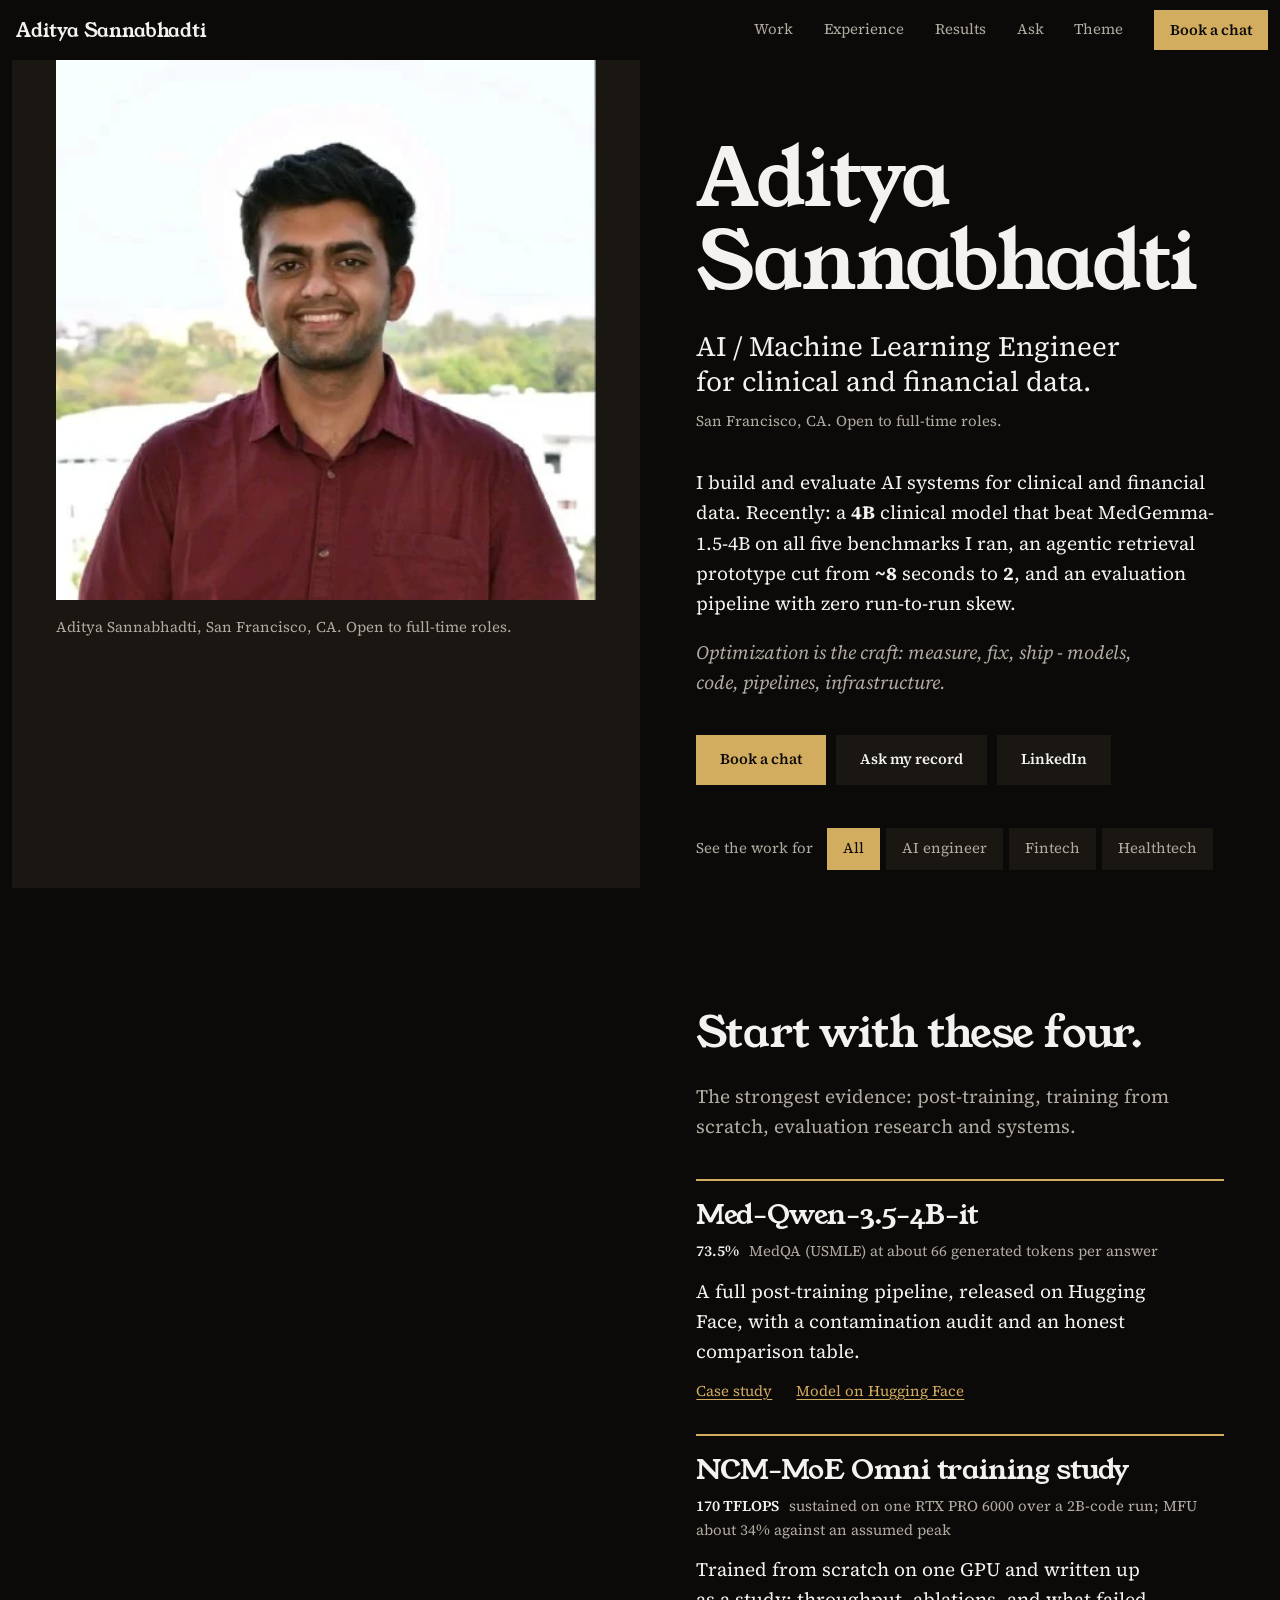
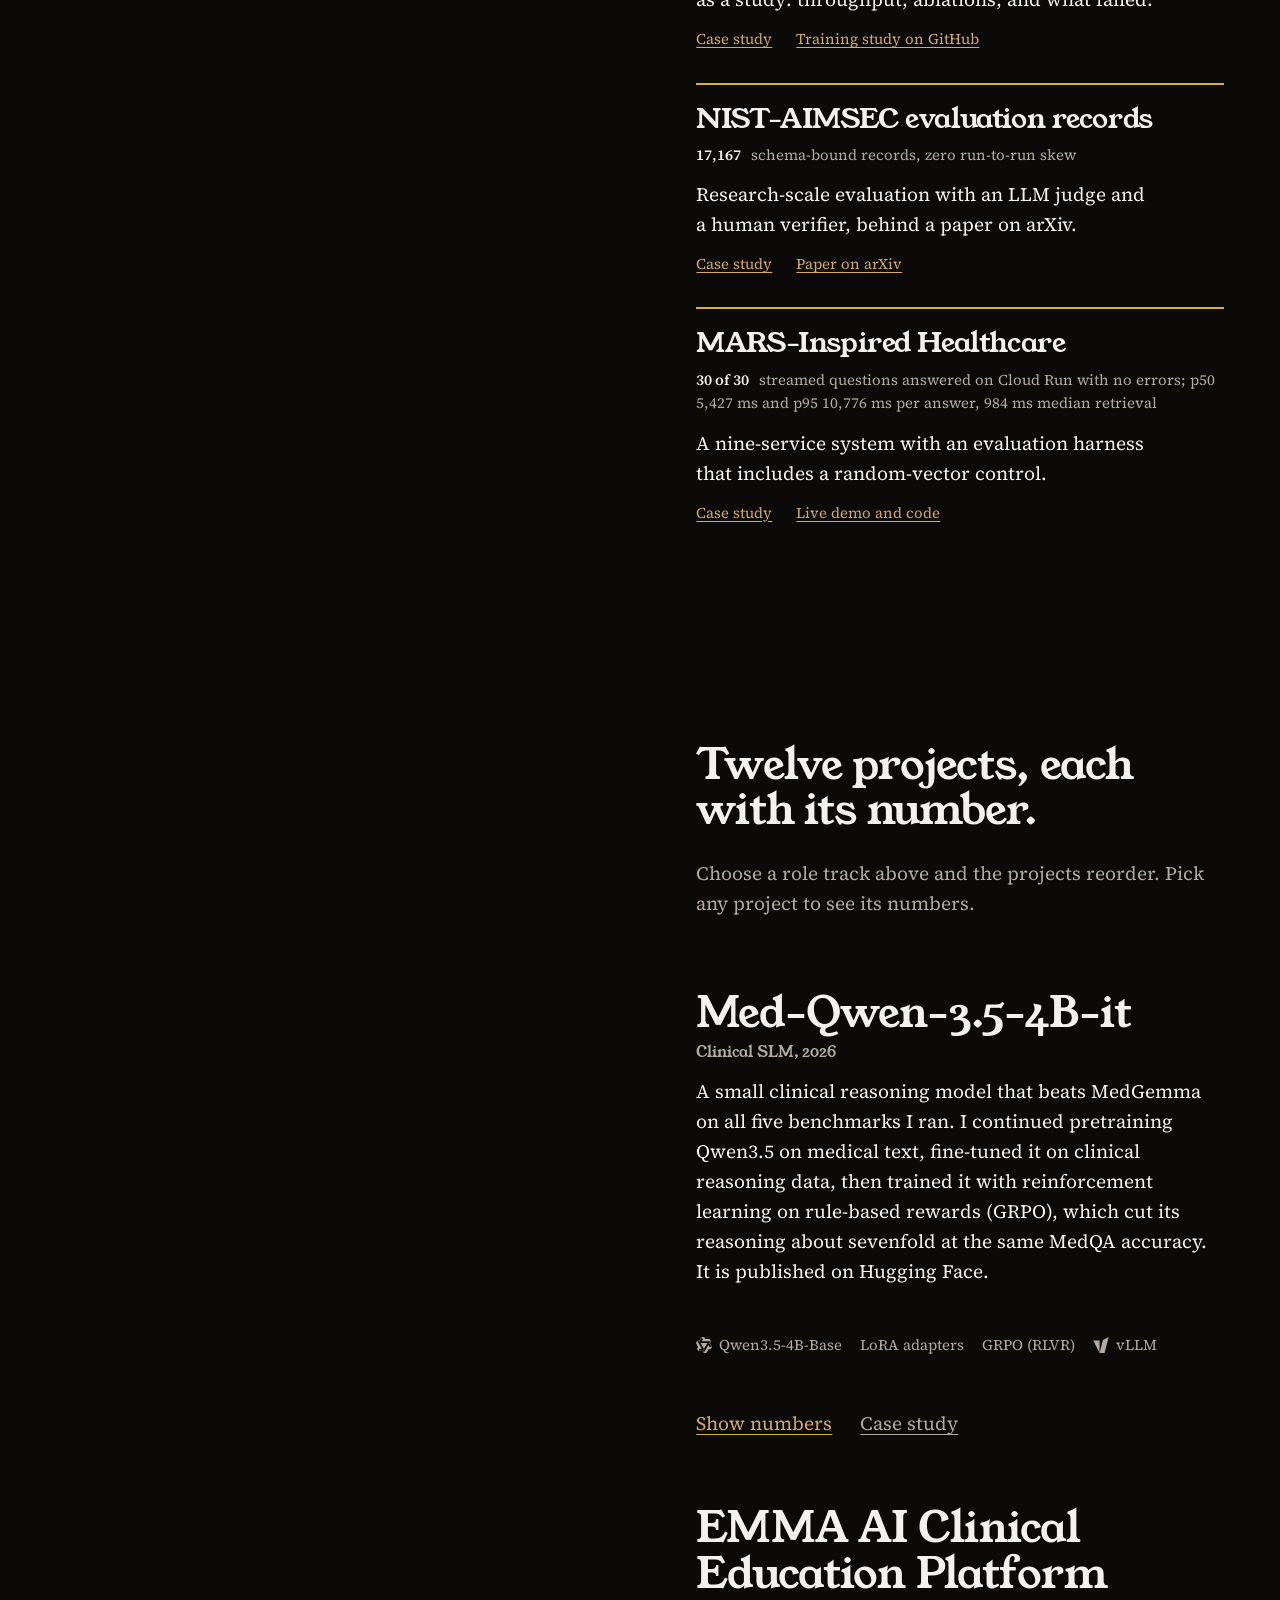
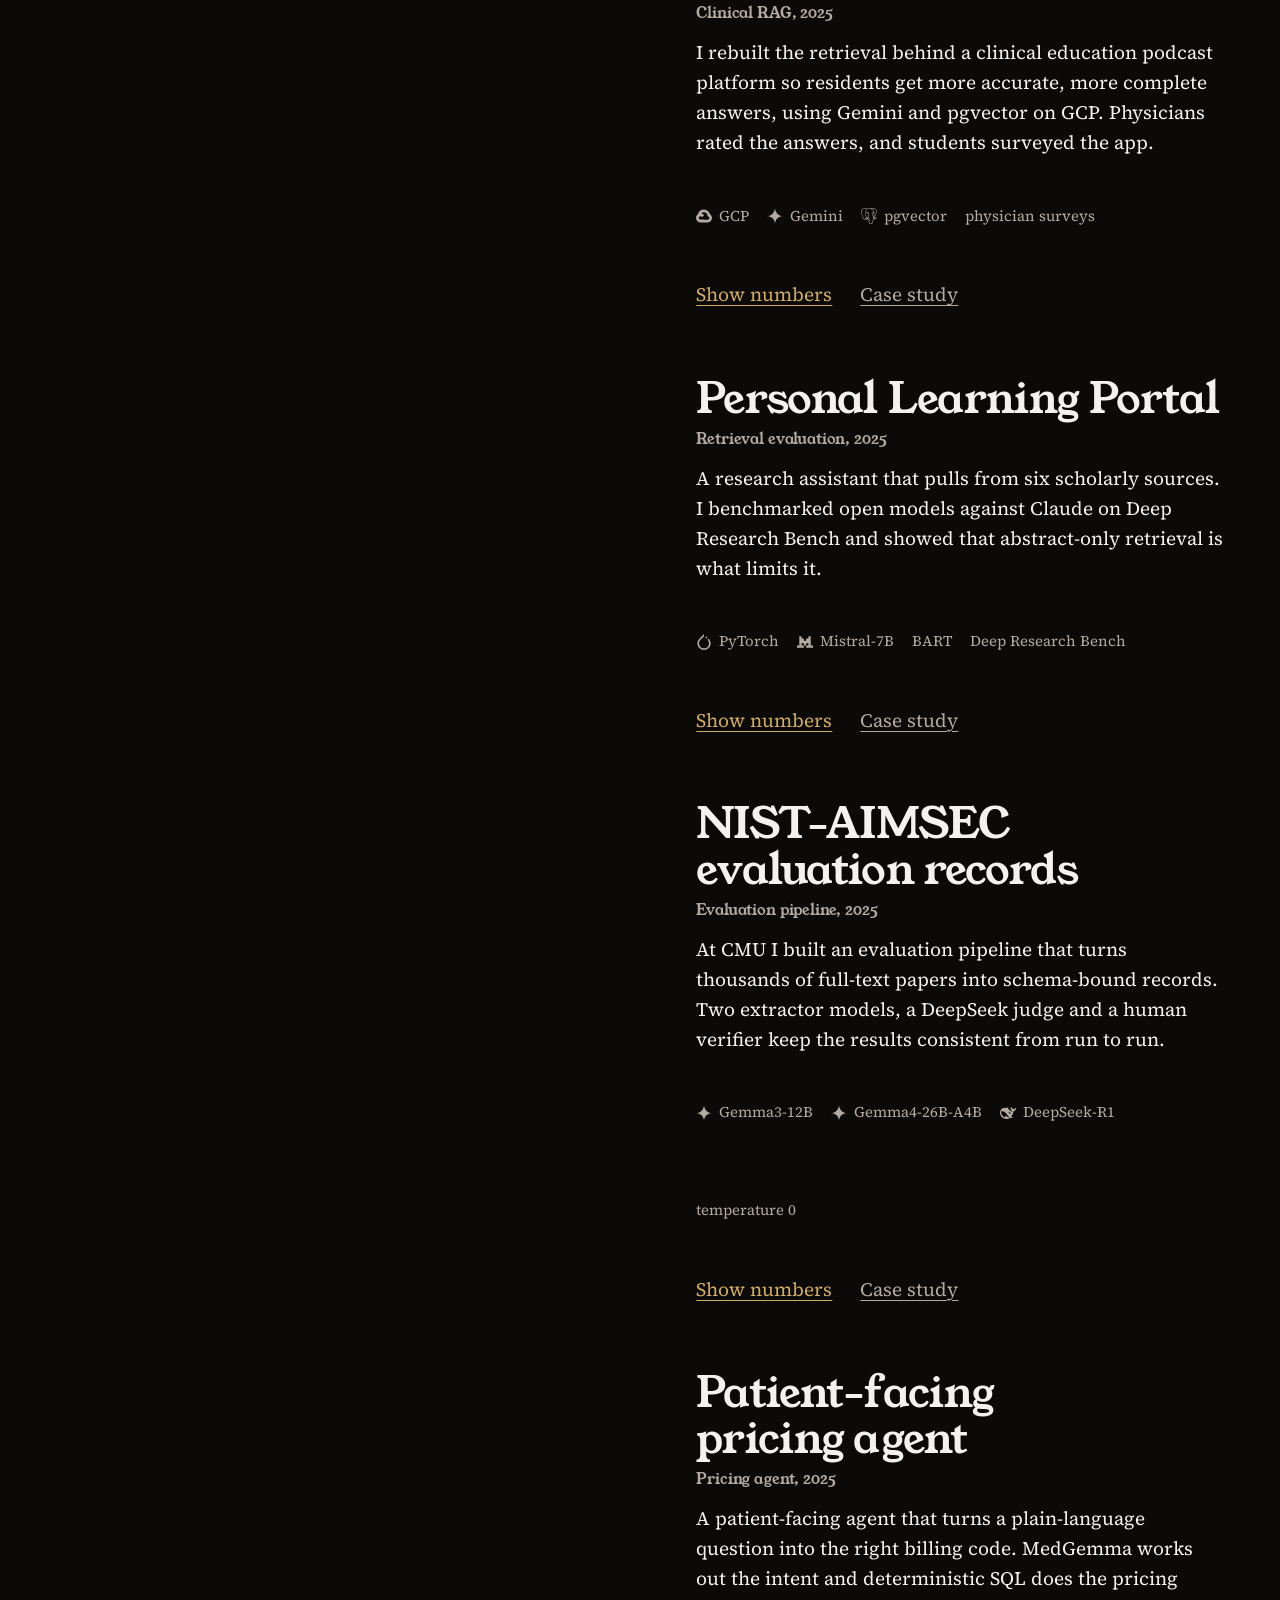
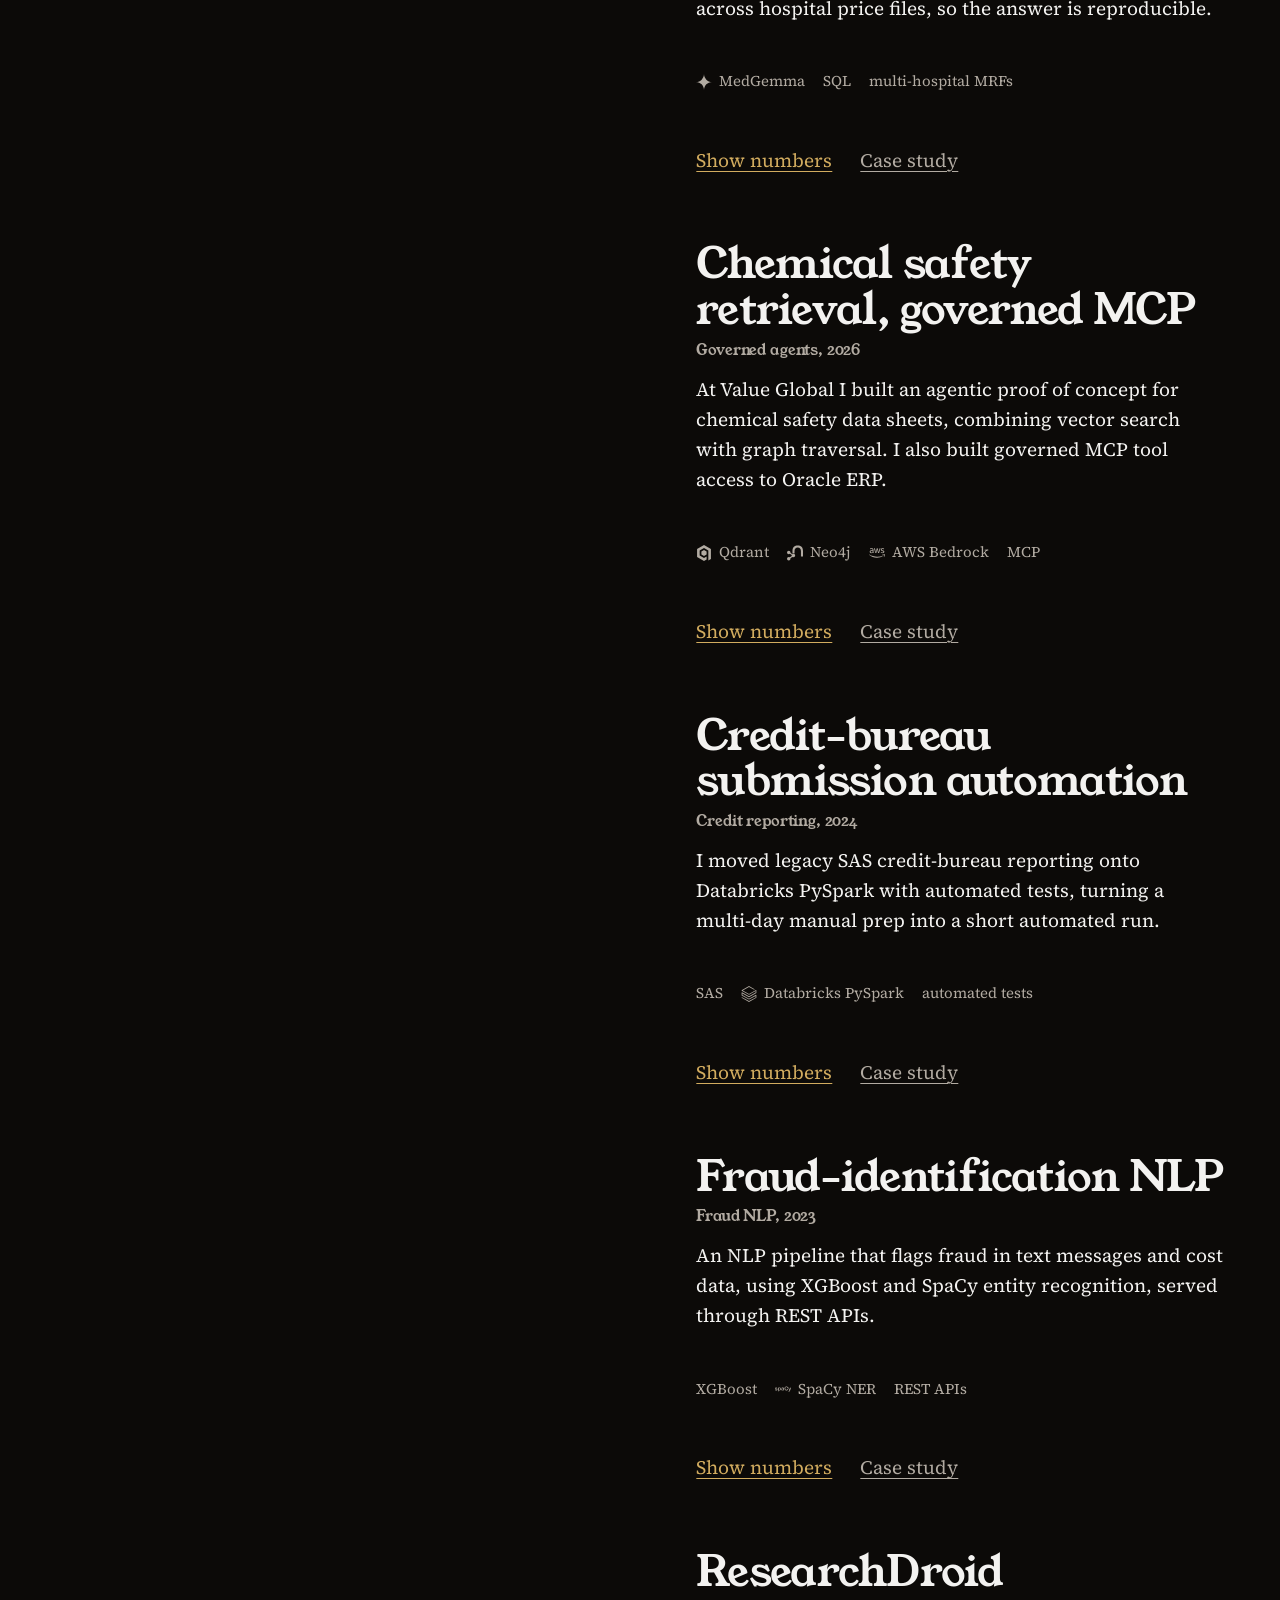
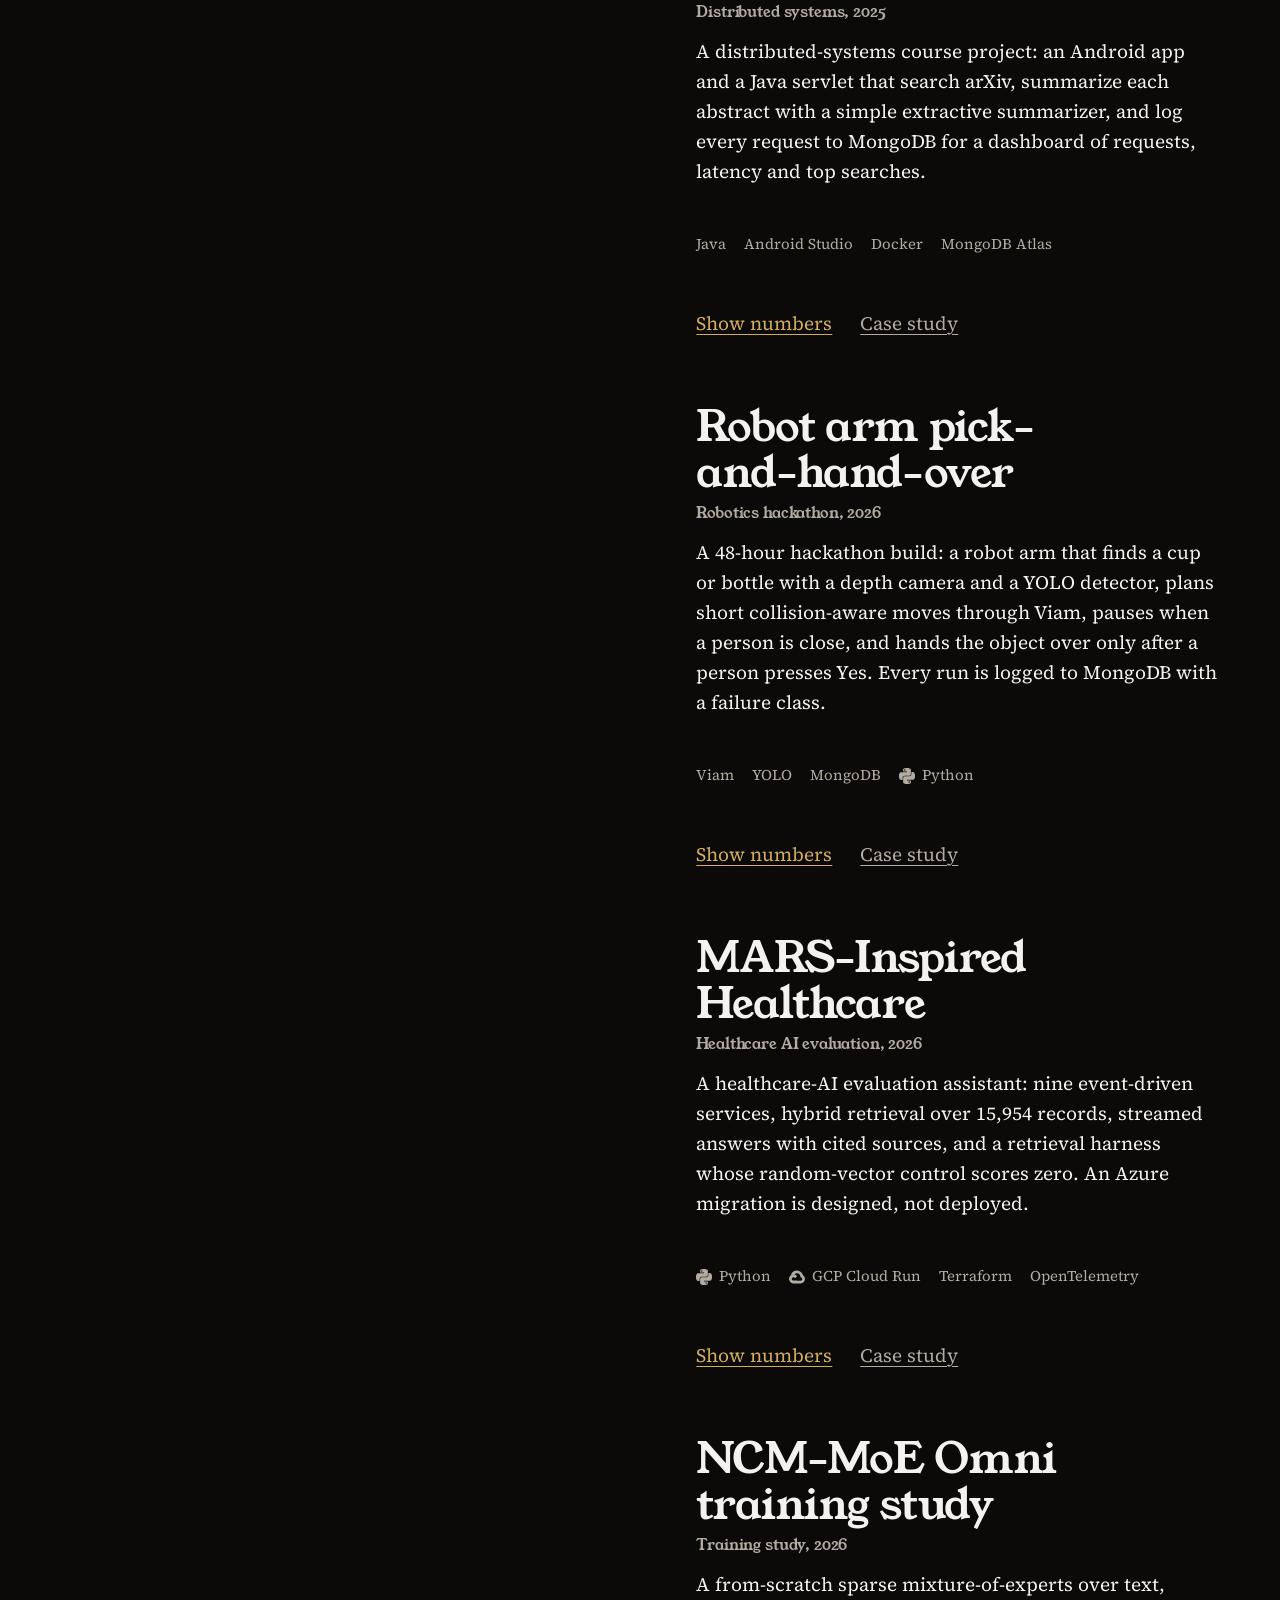
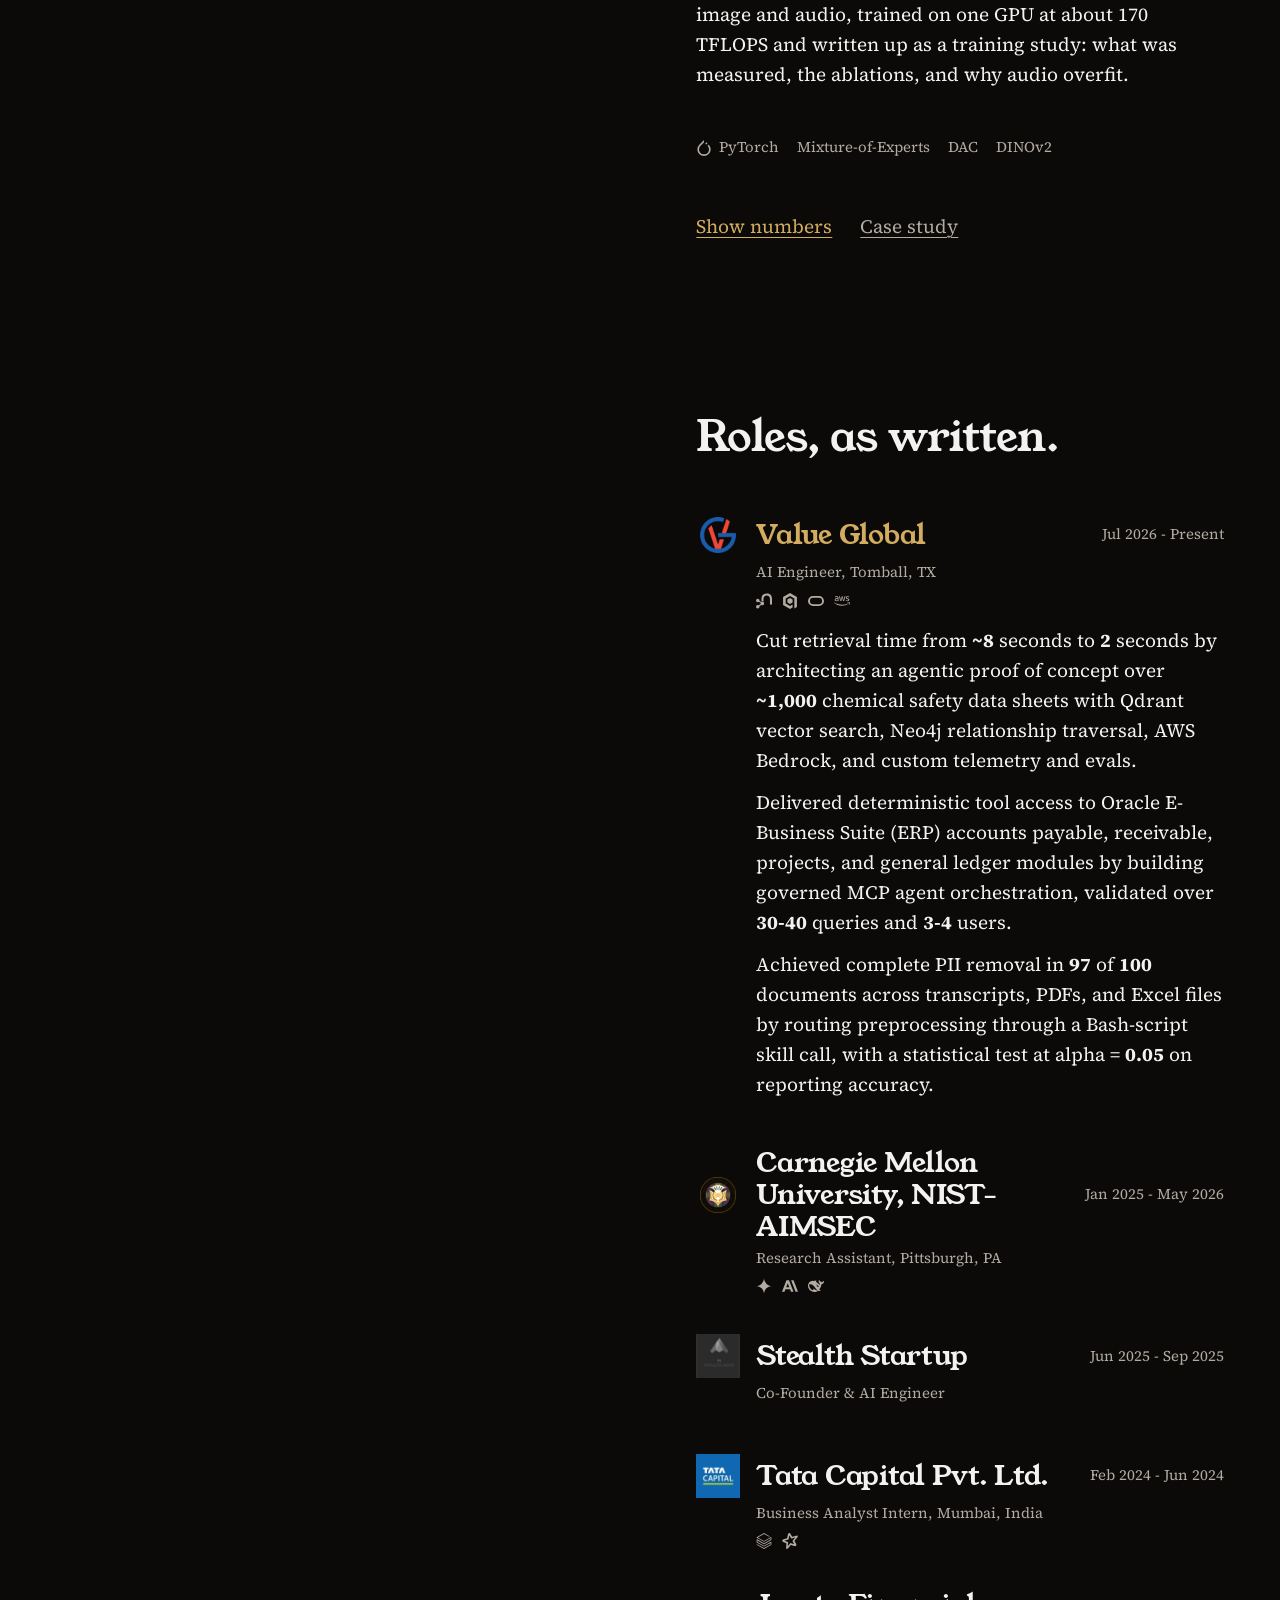
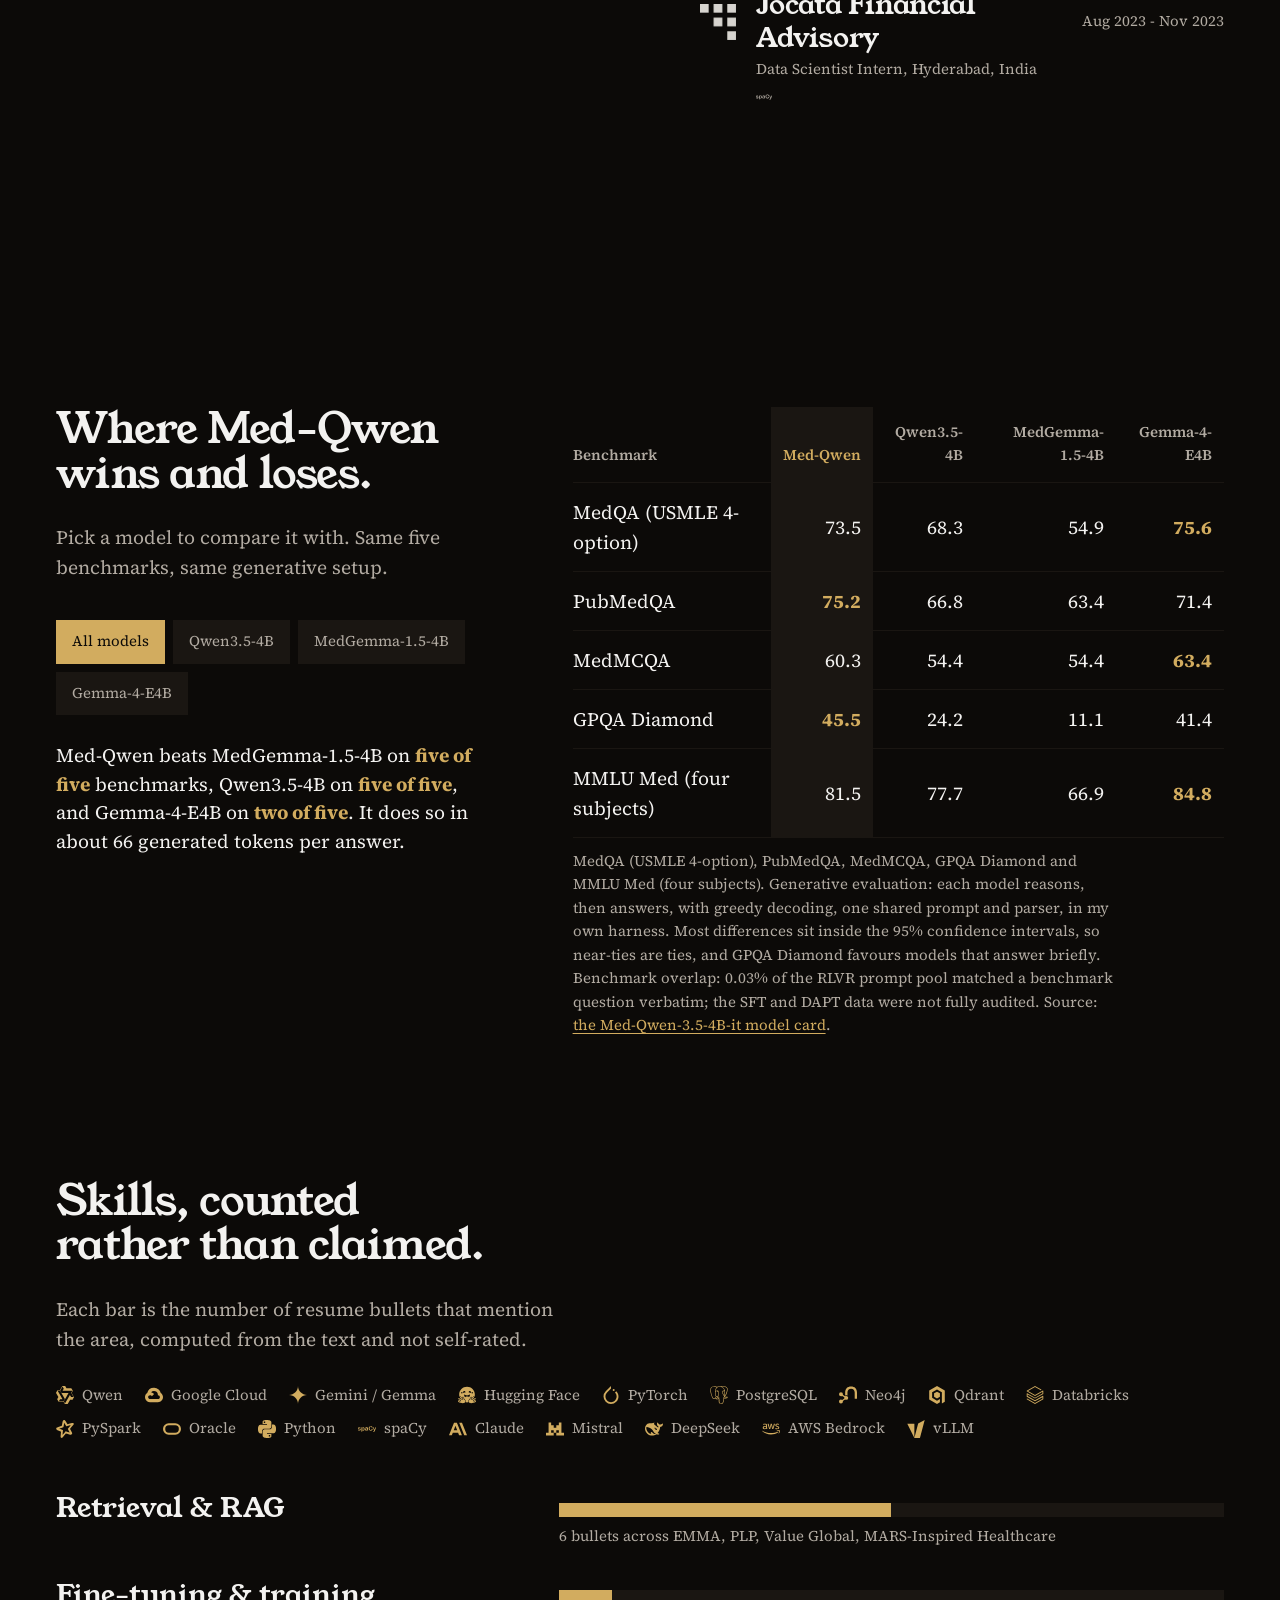
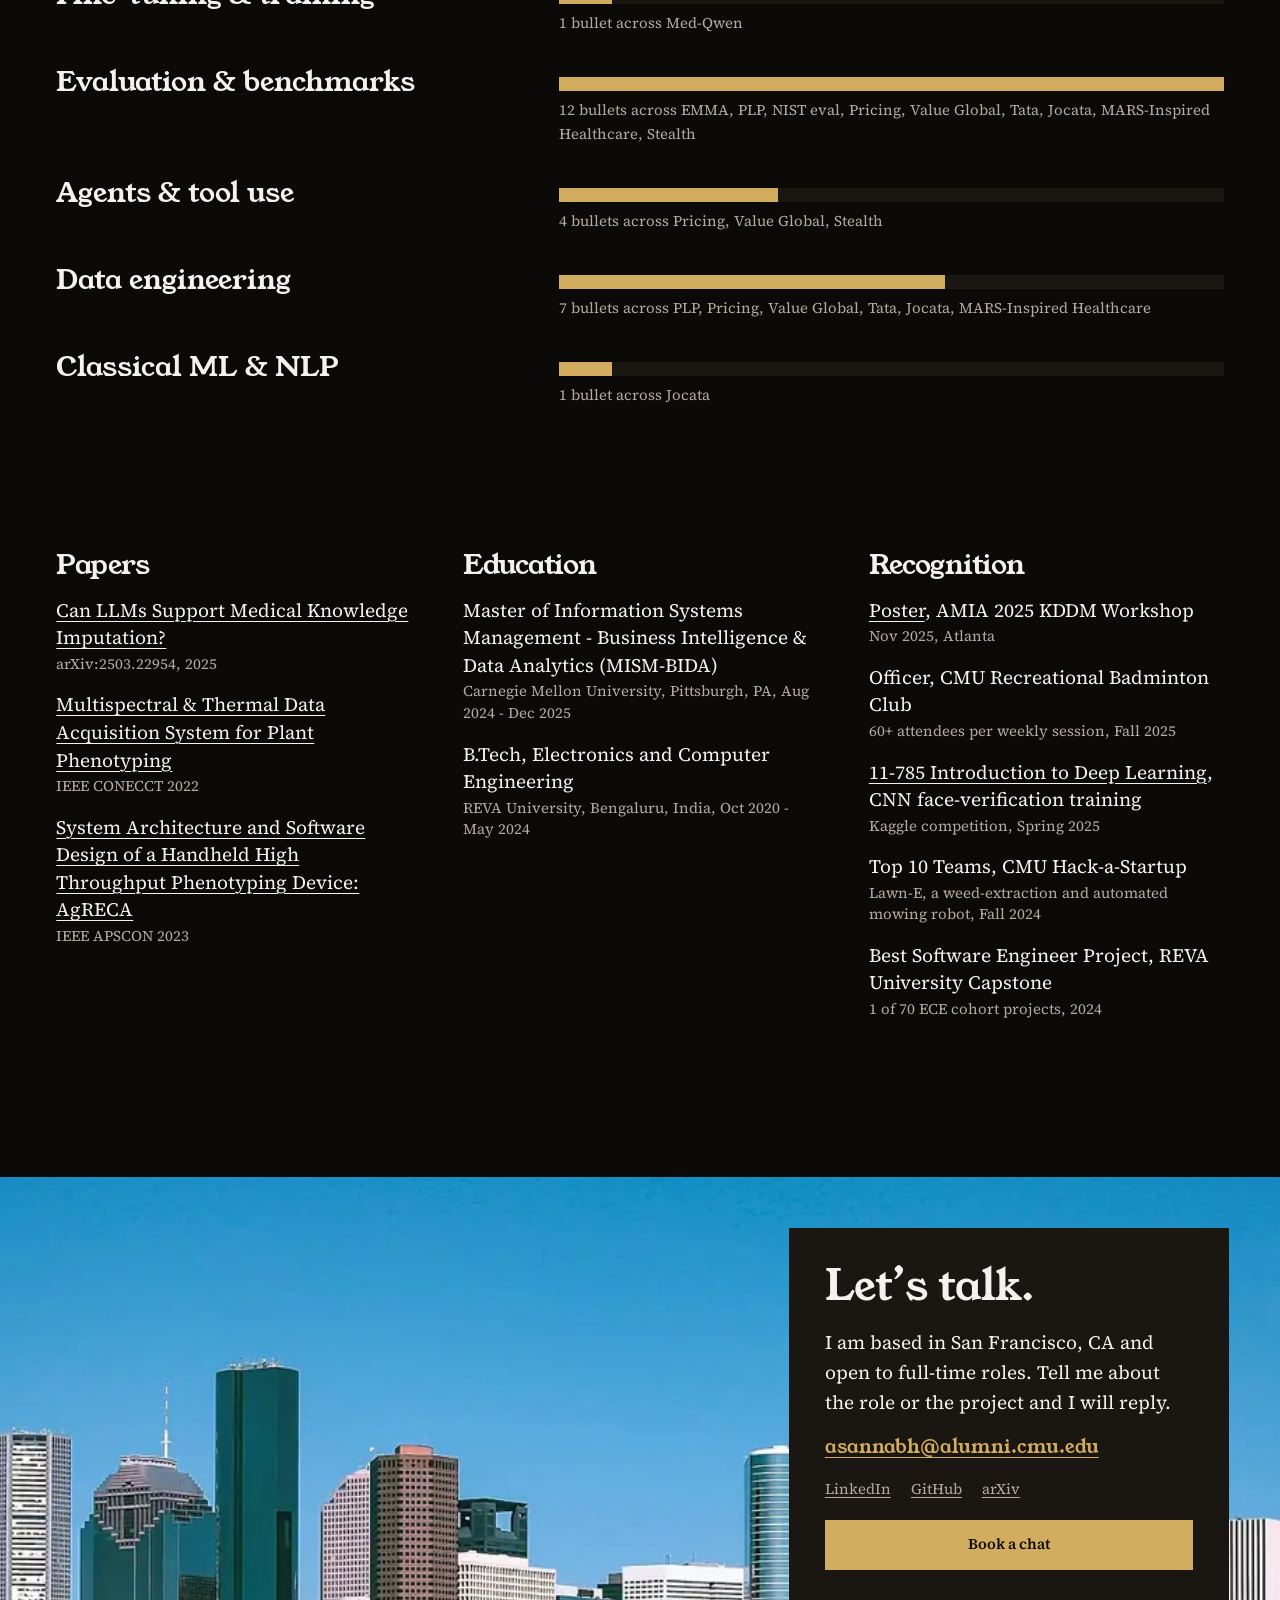
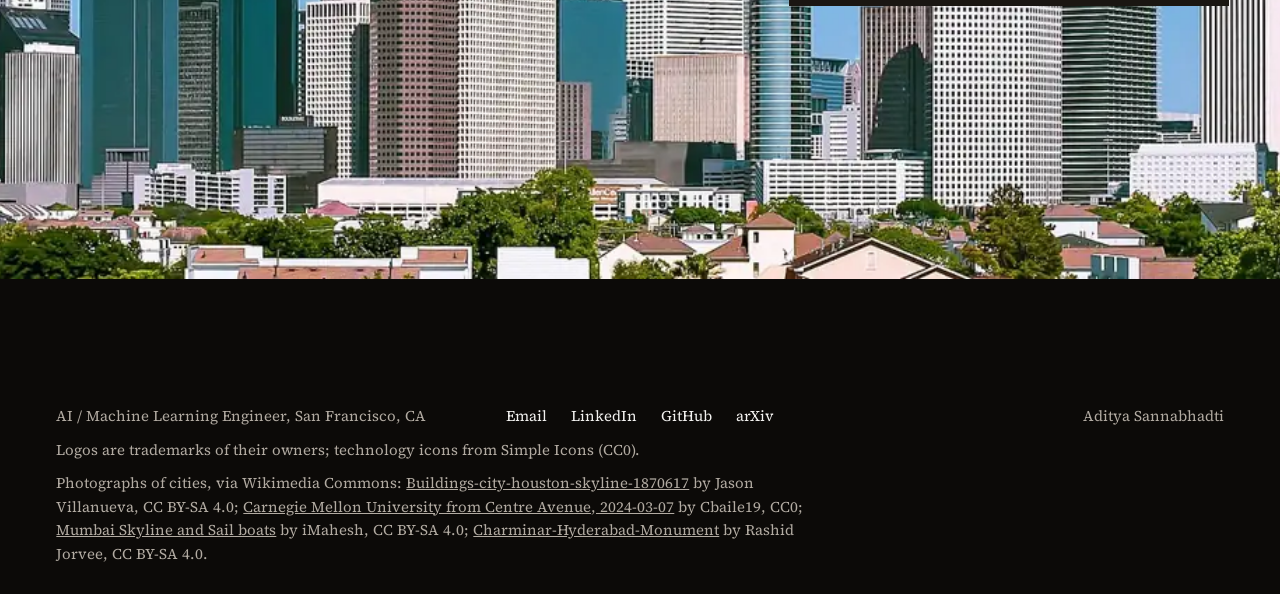
==== commit e29d018e: "Value Global: title is now AI Engineer (was AI Engineering Intern); drop LLC Title change from GT2/G" ====
--- a/docs/index.html
+++ b/docs/index.html
@@ -31,7 +31,7 @@
 <ol class="works" id="grid"><li data-n="01" data-tr="ai health" data-reveal><button class="wn" type="button" aria-controls="wf-01" aria-expanded="false"><span class="wt">Med-Qwen-3.5-4B-it</span><span class="wm">Clinical SLM, 2026</span></button><p class="wb">A small clinical reasoning model that beats MedGemma on all five benchmarks I ran. I continued pretraining Qwen3.5 on medical text, fine-tuned it on clinical reasoning data, then trained it with reinforcement learning on rule-based rewards (GRPO), which cut its reasoning about sevenfold at the same MedQA accuracy. It is published on Hugging Face.</p><ul class="chips"><li><span class="lg-i" title="Qwen"><svg class="ic" width="16" height="16" aria-hidden="true"><use href="icons.svg#i-qwen"/></svg></span>Qwen3.5-4B-Base</li><li>LoRA adapters</li><li>GRPO (RLVR)</li><li><span class="lg-i" title="vLLM"><svg class="ic" width="16" height="16" aria-hidden="true"><use href="icons.svg#i-vllm"/></svg></span>vLLM</li></ul><div class="wf" id="wf-01"><div class="big">73.5%</div><p class="note">MedQA (USMLE) at about 66 generated tokens per answer</p><div class="vs" role="group" aria-label="Med-Qwen wins out of five benchmarks, per comparison model"><span class="k">Wins out of 5 benchmarks</span><div class="vr"><span class="vn">MedGemma-1.5-4B</span><span class="cells" aria-hidden="true"><i class="w"></i><i class="w"></i><i class="w"></i><i class="w"></i><i class="w"></i></span><b>5/5</b></div><div class="vr"><span class="vn">Gemma-4-E4B</span><span class="cells" aria-hidden="true"><i class="l"></i><i class="w"></i><i class="l"></i><i class="w"></i><i class="l"></i></span><b>2/5</b></div><div class="vr"><span class="vn">Qwen3.5-4B</span><span class="cells" aria-hidden="true"><i class="w"></i><i class="w"></i><i class="w"></i><i class="w"></i><i class="w"></i></span><b>5/5</b></div></div><div class="rl"><svg class="ch" viewBox="0 0 560 138" role="img" aria-label="reasoning tokens per answer (MedQA): 456 (SFT) to 66 (RLVR)"><text class="t" x="0" y="14">reasoning tokens per answer (MedQA)</text><text class="l" x="0" y="46">before</text><rect class="tr" x="168" y="30" width="314" height="22"/><rect class="bar" x="168" y="30" width="314.0" height="22" style="--i:0"/><text class="v" x="492" y="46">456 (SFT)</text><text class="l hot" x="0" y="86">after</text><rect class="tr" x="168" y="70" width="314" height="22"/><rect class="bar hot" x="168" y="70" width="45.4" height="22" style="--i:1"/><text class="v" x="492" y="86">66 (RLVR)</text><text class="n" x="0" y="132">same MedQA accuracy: 73.2% SFT, 73.5% RLVR; my own evaluation harness</text></svg></div></div><div class="wa"><button class="show" type="button">Show numbers</button><a href="case-01.html">Case study</a></div></li><li data-n="02" data-tr="ai health" data-reveal><button class="wn" type="button" aria-controls="wf-02" aria-expanded="false"><span class="wt">EMMA AI Clinical Education Platform</span><span class="wm">Clinical RAG, 2025</span></button><p class="wb">I rebuilt the retrieval behind a clinical education podcast platform so residents get more accurate, more complete answers, using Gemini and pgvector on GCP. Physicians rated the answers, and students surveyed the app.</p><ul class="chips"><li><span class="lg-i" title="Google Cloud"><svg class="ic" width="16" height="16" aria-hidden="true"><use href="icons.svg#i-googlecloud"/></svg></span>GCP</li><li><span class="lg-i" title="Gemini / Gemma"><svg class="ic" width="16" height="16" aria-hidden="true"><use href="icons.svg#i-googlegemini"/></svg></span>Gemini</li><li><span class="lg-i" title="PostgreSQL"><svg class="ic" width="16" height="16" aria-hidden="true"><use href="icons.svg#i-postgresql"/></svg></span>pgvector</li><li>physician surveys</li></ul><div class="wf" id="wf-02"><div class="big">+25%</div><p class="note">physician-rated accuracy + completeness</p><div class="dw"><svg class="ch" viewBox="0 0 560 178" role="img" aria-label="EMMA evidence base"><text class="t" x="0" y="14">EMMA · evidence base</text><text class="l hot" x="0" y="46">students surveyed</text><rect class="tr" x="168" y="30" width="314" height="22"/><rect class="bar hot" x="168" y="30" width="301.4" height="22" style="--i:0"/><text class="v" x="492" y="46">48</text><text class="l" x="0" y="86">20 contexts</text><rect class="tr" x="168" y="70" width="314" height="22"/><rect class="bar" x="168" y="70" width="125.6" height="22" style="--i:1"/><text class="v" x="492" y="86">20</text><text class="l" x="0" y="126">physician surveys</text><rect class="tr" x="168" y="110" width="314" height="22"/><rect class="bar" x="168" y="110" width="12.6" height="22" style="--i:2"/><text class="v" x="492" y="126">2</text><text class="n" x="0" y="172">+25% comes from the two physician surveys</text></svg></div><div class="mw"><svg class="ch" viewBox="0 0 360 178" role="img" aria-label="EMMA evidence base"><text class="t" x="0" y="14">EMMA · evidence base</text><text class="l hot" x="0" y="46">students surveyed</text><rect class="tr" x="150" y="30" width="144" height="22"/><rect class="bar hot" x="150" y="30" width="138.2" height="22" style="--i:0"/><text class="v" x="304" y="46">48</text><text class="l" x="0" y="86">20 contexts</text><rect class="tr" x="150" y="70" width="144" height="22"/><rect class="bar" x="150" y="70" width="57.6" height="22" style="--i:1"/><text class="v" x="304" y="86">20</text><text class="l" x="0" y="126">physician surveys</text><rect class="tr" x="150" y="110" width="144" height="22"/><rect class="bar" x="150" y="110" width="5.8" height="22" style="--i:2"/><text class="v" x="304" y="126">2</text><text class="n" x="0" y="172">+25% comes from the two physician surveys</text></svg></div></div><div class="wa"><button class="show" type="button">Show numbers</button><a href="case-02.html">Case study</a></div></li><li data-n="03" data-tr="ai" data-reveal><button class="wn" type="button" aria-controls="wf-03" aria-expanded="false"><span class="wt">Personal Learning Portal</span><span class="wm">Retrieval evaluation, 2025</span></button><p class="wb">A research assistant that pulls from six scholarly sources. I benchmarked open models against Claude on Deep Research Bench and showed that abstract-only retrieval is what limits it.</p><ul class="chips"><li><span class="lg-i" title="PyTorch"><svg class="ic" width="16" height="16" aria-hidden="true"><use href="icons.svg#i-pytorch"/></svg></span>PyTorch</li><li><span class="lg-i" title="Mistral"><svg class="ic" width="16" height="16" aria-hidden="true"><use href="icons.svg#i-mistralai"/></svg></span>Mistral-7B</li><li>BART</li><li>Deep Research Bench</li></ul><div class="wf" id="wf-03"><div class="big">0.0668 vs 0.4201</div><p class="note">RACE: Mistral-7B vs Claude Sonnet 3.7</p><div class="dw"><svg class="ch" viewBox="0 0 560 138" role="img" aria-label="RACE · 15 Deep Research Bench queries"><text class="t" x="0" y="14">RACE · 15 Deep Research Bench queries</text><text class="l hot" x="0" y="46">Claude Sonnet 3.7</text><rect class="tr" x="168" y="30" width="314" height="22"/><rect class="bar hot" x="168" y="30" width="314.0" height="22" style="--i:0"/><text class="v" x="492" y="46">0.4201</text><text class="l" x="0" y="86">Mistral-7B + BART</text><rect class="tr" x="168" y="70" width="314" height="22"/><rect class="bar" x="168" y="70" width="49.9" height="22" style="--i:1"/><text class="v" x="492" y="86">0.0668</text><text class="n" x="0" y="132">abstract-only retrieval limited the pipeline</text></svg></div><div class="mw"><svg class="ch" viewBox="0 0 360 138" role="img" aria-label="RACE · 15 Deep Research Bench queries"><text class="t" x="0" y="14">RACE · 15 Deep Research Bench queries</text><text class="l hot" x="0" y="46">Claude Sonnet 3.7</text><rect class="tr" x="150" y="30" width="144" height="22"/><rect class="bar hot" x="150" y="30" width="144.0" height="22" style="--i:0"/><text class="v" x="304" y="46">0.4201</text><text class="l" x="0" y="86">Mistral-7B + BART</text><rect class="tr" x="150" y="70" width="144" height="22"/><rect class="bar" x="150" y="70" width="22.9" height="22" style="--i:1"/><text class="v" x="304" y="86">0.0668</text><text class="n" x="0" y="132">abstract-only retrieval limited the pipeline</text></svg></div></div><div class="wa"><button class="show" type="button">Show numbers</button><a href="case-03.html">Case study</a></div></li><li data-n="04" data-tr="ai health" data-reveal><button class="wn" type="button" aria-controls="wf-04" aria-expanded="false"><span class="wt">NIST-AIMSEC evaluation records</span><span class="wm">Evaluation pipeline, 2025</span></button><p class="wb">At CMU I built an evaluation pipeline that turns thousands of full-text papers into schema-bound records. Two extractor models, a DeepSeek judge and a human verifier keep the results consistent from run to run.</p><ul class="chips"><li><span class="lg-i" title="Gemini / Gemma"><svg class="ic" width="16" height="16" aria-hidden="true"><use href="icons.svg#i-googlegemini"/></svg></span>Gemma3-12B</li><li><span class="lg-i" title="Gemini / Gemma"><svg class="ic" width="16" height="16" aria-hidden="true"><use href="icons.svg#i-googlegemini"/></svg></span>Gemma4-26B-A4B</li><li><span class="lg-i" title="DeepSeek"><svg class="ic" width="16" height="16" aria-hidden="true"><use href="icons.svg#i-deepseek"/></svg></span>DeepSeek-R1</li><li>temperature 0</li></ul><div class="wf" id="wf-04"><div class="big">17,167</div><p class="note">schema-bound records, zero run-to-run skew</p><div class="dw"><svg class="ch" viewBox="0 0 560 178" role="img" aria-label="NIST-AIMSEC evaluation corpus"><text class="t" x="0" y="14">NIST-AIMSEC evaluation corpus</text><text class="l" x="0" y="46">inclusion list</text><rect class="tr" x="168" y="30" width="314" height="22"/><rect class="bar" x="168" y="30" width="314.0" height="22" style="--i:0"/><text class="v" x="492" y="46">28,023</text><text class="l hot" x="0" y="86">records</text><rect class="tr" x="168" y="70" width="314" height="22"/><rect class="bar hot" x="168" y="70" width="192.4" height="22" style="--i:1"/><text class="v" x="492" y="86">17,167</text><text class="l" x="0" y="126">full-text papers</text><rect class="tr" x="168" y="110" width="314" height="22"/><rect class="bar" x="168" y="110" width="178.7" height="22" style="--i:2"/><text class="v" x="492" y="126">15,944</text><text class="n" x="0" y="172">zero run-to-run skew over 10 repeats</text></svg></div><div class="mw"><svg class="ch" viewBox="0 0 360 178" role="img" aria-label="NIST-AIMSEC evaluation corpus"><text class="t" x="0" y="14">NIST-AIMSEC evaluation corpus</text><text class="l" x="0" y="46">inclusion list</text><rect class="tr" x="150" y="30" width="144" height="22"/><rect class="bar" x="150" y="30" width="144.0" height="22" style="--i:0"/><text class="v" x="304" y="46">28,023</text><text class="l hot" x="0" y="86">records</text><rect class="tr" x="150" y="70" width="144" height="22"/><rect class="bar hot" x="150" y="70" width="88.2" height="22" style="--i:1"/><text class="v" x="304" y="86">17,167</text><text class="l" x="0" y="126">full-text papers</text><rect class="tr" x="150" y="110" width="144" height="22"/><rect class="bar" x="150" y="110" width="81.9" height="22" style="--i:2"/><text class="v" x="304" y="126">15,944</text><text class="n" x="0" y="172">zero run-to-run skew over 10 repeats</text></svg></div></div><div class="wa"><button class="show" type="button">Show numbers</button><a href="case-04.html">Case study</a></div></li><li data-n="05" data-tr="ai health" data-reveal><button class="wn" type="button" aria-controls="wf-05" aria-expanded="false"><span class="wt">Patient-facing pricing agent</span><span class="wm">Pricing agent, 2025</span></button><p class="wb">A patient-facing agent that turns a plain-language question into the right billing code. MedGemma works out the intent and deterministic SQL does the pricing across hospital price files, so the answer is reproducible.</p><ul class="chips"><li><span class="lg-i" title="Gemini / Gemma"><svg class="ic" width="16" height="16" aria-hidden="true"><use href="icons.svg#i-googlegemini"/></svg></span>MedGemma</li><li>SQL</li><li>multi-hospital MRFs</li></ul><div class="wf" id="wf-05"><div class="big">82% → 91%</div><p class="note">CPT/HCPCS selection over 465 synthetic queries</p><div class="dw"><svg class="ch" viewBox="0 0 560 138" role="img" aria-label="CPT/HCPCS code selection (%): 82% to 91%"><text class="t" x="0" y="14">CPT/HCPCS code selection (%)</text><text class="l" x="0" y="46">before</text><rect class="tr" x="168" y="30" width="314" height="22"/><rect class="bar" x="168" y="30" width="257.5" height="22" style="--i:0"/><text class="v" x="492" y="46">82%</text><text class="l hot" x="0" y="86">after</text><rect class="tr" x="168" y="70" width="314" height="22"/><rect class="bar hot" x="168" y="70" width="285.7" height="22" style="--i:1"/><text class="v" x="492" y="86">91%</text><text class="n" x="0" y="132">465 synthetic queries</text></svg></div><div class="mw"><svg class="ch" viewBox="0 0 360 138" role="img" aria-label="CPT/HCPCS code selection (%): 82% to 91%"><text class="t" x="0" y="14">CPT/HCPCS code selection (%)</text><text class="l" x="0" y="46">before</text><rect class="tr" x="150" y="30" width="144" height="22"/><rect class="bar" x="150" y="30" width="118.1" height="22" style="--i:0"/><text class="v" x="304" y="46">82%</text><text class="l hot" x="0" y="86">after</text><rect class="tr" x="150" y="70" width="144" height="22"/><rect class="bar hot" x="150" y="70" width="131.0" height="22" style="--i:1"/><text class="v" x="304" y="86">91%</text><text class="n" x="0" y="132">465 synthetic queries</text></svg></div></div><div class="wa"><button class="show" type="button">Show numbers</button><a href="case-05.html">Case study</a></div></li><li data-n="06" data-tr="ai" data-reveal><button class="wn" type="button" aria-controls="wf-06" aria-expanded="false"><span class="wt">Chemical safety retrieval, governed MCP</span><span class="wm">Governed agents, 2026</span></button><p class="wb">At Value Global I built an agentic proof of concept for chemical safety data sheets, combining vector search with graph traversal. I also built governed MCP tool access to Oracle ERP.</p><ul class="chips"><li><span class="lg-i" title="Qdrant"><svg class="ic" width="16" height="16" aria-hidden="true"><use href="icons.svg#i-qdrant"/></svg></span>Qdrant</li><li><span class="lg-i" title="Neo4j"><svg class="ic" width="16" height="16" aria-hidden="true"><use href="icons.svg#i-neo4j"/></svg></span>Neo4j</li><li><span class="lg-i" title="AWS Bedrock"><svg class="ic" width="16" height="16" aria-hidden="true"><use href="icons.svg#i-amazonwebservices"/></svg></span>AWS Bedrock</li><li>MCP</li></ul><div class="wf" id="wf-06"><div class="big">~8s → 2s</div><p class="note">over ~1,000 safety data sheets; PII removed in 97/100 documents</p><div class="dw"><svg class="ch" viewBox="0 0 560 138" role="img" aria-label="retrieval time (seconds): ~8 s to 2 s"><text class="t" x="0" y="14">retrieval time (seconds)</text><text class="l" x="0" y="46">before</text><rect class="tr" x="168" y="30" width="314" height="22"/><rect class="bar" x="168" y="30" width="314.0" height="22" style="--i:0"/><text class="v" x="492" y="46">~8 s</text><text class="l hot" x="0" y="86">after</text><rect class="tr" x="168" y="70" width="314" height="22"/><rect class="bar hot" x="168" y="70" width="78.5" height="22" style="--i:1"/><text class="v" x="492" y="86">2 s</text><text class="n" x="0" y="132">~1,000 chemical safety data sheets</text></svg></div><div class="mw"><svg class="ch" viewBox="0 0 360 138" role="img" aria-label="retrieval time (seconds): ~8 s to 2 s"><text class="t" x="0" y="14">retrieval time (seconds)</text><text class="l" x="0" y="46">before</text><rect class="tr" x="150" y="30" width="144" height="22"/><rect class="bar" x="150" y="30" width="144.0" height="22" style="--i:0"/><text class="v" x="304" y="46">~8 s</text><text class="l hot" x="0" y="86">after</text><rect class="tr" x="150" y="70" width="144" height="22"/><rect class="bar hot" x="150" y="70" width="36.0" height="22" style="--i:1"/><text class="v" x="304" y="86">2 s</text><text class="n" x="0" y="132">~1,000 chemical safety data sheets</text></svg></div></div><div class="wa"><button class="show" type="button">Show numbers</button><a href="case-06.html">Case study</a></div></li><li data-n="07" data-tr="fintech" data-reveal><button class="wn" type="button" aria-controls="wf-07" aria-expanded="false"><span class="wt">Credit-bureau submission automation</span><span class="wm">Credit reporting, 2024</span></button><p class="wb">I moved legacy SAS credit-bureau reporting onto Databricks PySpark with automated tests, turning a multi-day manual prep into a short automated run.</p><ul class="chips"><li>SAS</li><li><span class="lg-i" title="Databricks"><svg class="ic" width="16" height="16" aria-hidden="true"><use href="icons.svg#i-databricks"/></svg></span>Databricks PySpark</li><li>automated tests</li></ul><div class="wf" id="wf-07"><div class="big">3 days → 2 hours</div><p class="note">credit-bureau submission prep</p><div class="dw"><svg class="ch" viewBox="0 0 560 138" role="img" aria-label="credit-bureau submission prep (hours): 3 days to 2 hours"><text class="t" x="0" y="14">credit-bureau submission prep (hours)</text><text class="l" x="0" y="46">before</text><rect class="tr" x="168" y="30" width="314" height="22"/><rect class="bar" x="168" y="30" width="314.0" height="22" style="--i:0"/><text class="v" x="492" y="46">3 days</text><text class="l hot" x="0" y="86">after</text><rect class="tr" x="168" y="70" width="314" height="22"/><rect class="bar hot" x="168" y="70" width="8.7" height="22" style="--i:1"/><text class="v" x="492" y="86">2 hours</text><text class="n" x="0" y="132">3 days drawn as 72 hours, to scale</text></svg></div><div class="mw"><svg class="ch" viewBox="0 0 360 138" role="img" aria-label="credit-bureau submission prep (hours): 3 days to 2 hours"><text class="t" x="0" y="14">credit-bureau submission prep (hours)</text><text class="l" x="0" y="46">before</text><rect class="tr" x="150" y="30" width="144" height="22"/><rect class="bar" x="150" y="30" width="144.0" height="22" style="--i:0"/><text class="v" x="304" y="46">3 days</text><text class="l hot" x="0" y="86">after</text><rect class="tr" x="150" y="70" width="144" height="22"/><rect class="bar hot" x="150" y="70" width="4.0" height="22" style="--i:1"/><text class="v" x="304" y="86">2 hours</text><text class="n" x="0" y="132">3 days drawn as 72 hours, to scale</text></svg></div></div><div class="wa"><button class="show" type="button">Show numbers</button><a href="case-07.html">Case study</a></div></li><li data-n="08" data-tr="fintech ai" data-reveal><button class="wn" type="button" aria-controls="wf-08" aria-expanded="false"><span class="wt">Fraud-identification NLP</span><span class="wm">Fraud NLP, 2023</span></button><p class="wb">An NLP pipeline that flags fraud in text messages and cost data, using XGBoost and SpaCy entity recognition, served through REST APIs.</p><ul class="chips"><li>XGBoost</li><li><span class="lg-i" title="spaCy"><svg class="ic" width="16" height="16" aria-hidden="true"><use href="icons.svg#i-spacy"/></svg></span>SpaCy NER</li><li>REST APIs</li></ul><div class="wf" id="wf-08"><div class="big">0.86</div><p class="note">fraud identification F1</p><div class="dw"><svg class="ch" viewBox="0 0 560 98" role="img" aria-label="fraud identification · F1"><text class="t" x="0" y="14">fraud identification · F1</text><text class="l hot" x="0" y="46">F1</text><rect class="tr" x="168" y="30" width="314" height="22"/><rect class="bar hot" x="168" y="30" width="270.0" height="22" style="--i:0"/><text class="v" x="492" y="46">0.86</text><text class="n" x="0" y="92">scale 0 to 1</text></svg></div><div class="mw"><svg class="ch" viewBox="0 0 360 98" role="img" aria-label="fraud identification · F1"><text class="t" x="0" y="14">fraud identification · F1</text><text class="l hot" x="0" y="46">F1</text><rect class="tr" x="150" y="30" width="144" height="22"/><rect class="bar hot" x="150" y="30" width="123.8" height="22" style="--i:0"/><text class="v" x="304" y="46">0.86</text><text class="n" x="0" y="92">scale 0 to 1</text></svg></div></div><div class="wa"><button class="show" type="button">Show numbers</button><a href="case-08.html">Case study</a></div></li><li data-n="09" data-tr="ai" data-reveal><button class="wn" type="button" aria-controls="wf-09" aria-expanded="false"><span class="wt">ResearchDroid</span><span class="wm">Distributed systems, 2025</span></button><p class="wb">A distributed-systems course project: an Android app and a Java servlet that search arXiv, summarize each abstract with a simple extractive summarizer, and log every request to MongoDB for a dashboard of requests, latency and top searches.</p><ul class="chips"><li>Java</li><li>Android Studio</li><li>Docker</li><li>MongoDB Atlas</li></ul><div class="wf" id="wf-09"><div class="big">3 tiers</div><p class="note">Android client, Java servlet on Tomcat, MongoDB Atlas, with the arXiv API behind it</p><div class="dw"><svg class="ch" viewBox="0 0 560 178" role="img" aria-label="ResearchDroid per-request figures"><text class="t" x="0" y="14">ResearchDroid · per request</text><text class="l hot" x="0" y="46">fields logged per request</text><rect class="tr" x="168" y="30" width="314" height="22"/><rect class="bar hot" x="168" y="30" width="219.8" height="22" style="--i:0"/><text class="v" x="492" y="46">7</text><text class="l" x="0" y="86">papers per search</text><rect class="tr" x="168" y="70" width="314" height="22"/><rect class="bar" x="168" y="70" width="157.0" height="22" style="--i:1"/><text class="v" x="492" y="86">5</text><text class="l" x="0" y="126">summary sentences per paper</text><rect class="tr" x="168" y="110" width="314" height="22"/><rect class="bar" x="168" y="110" width="62.8" height="22" style="--i:2"/><text class="v" x="492" y="126">2</text><text class="n" x="0" y="172">every request is logged and shown on a dashboard</text></svg></div><div class="mw"><svg class="ch" viewBox="0 0 360 178" role="img" aria-label="ResearchDroid per-request figures"><text class="t" x="0" y="14">ResearchDroid · per request</text><text class="l hot" x="0" y="46">fields logged per request</text><rect class="tr" x="150" y="30" width="144" height="22"/><rect class="bar hot" x="150" y="30" width="100.8" height="22" style="--i:0"/><text class="v" x="304" y="46">7</text><text class="l" x="0" y="86">papers per search</text><rect class="tr" x="150" y="70" width="144" height="22"/><rect class="bar" x="150" y="70" width="72.0" height="22" style="--i:1"/><text class="v" x="304" y="86">5</text><text class="l" x="0" y="126">summary sentences per paper</text><rect class="tr" x="150" y="110" width="144" height="22"/><rect class="bar" x="150" y="110" width="28.8" height="22" style="--i:2"/><text class="v" x="304" y="126">2</text><text class="n" x="0" y="172">every request is logged and shown on a dashboard</text></svg></div></div><div class="wa"><button class="show" type="button">Show numbers</button><a href="case-09.html">Case study</a></div></li><li data-n="10" data-tr="ai" data-reveal><button class="wn" type="button" aria-controls="wf-10" aria-expanded="false"><span class="wt">Robot arm pick-and-hand-over</span><span class="wm">Robotics hackathon, 2026</span></button><p class="wb">A 48-hour hackathon build: a robot arm that finds a cup or bottle with a depth camera and a YOLO detector, plans short collision-aware moves through Viam, pauses when a person is close, and hands the object over only after a person presses Yes. Every run is logged to MongoDB with a failure class.</p><ul class="chips"><li>Viam</li><li>YOLO</li><li>MongoDB</li><li><span class="lg-i" title="Python"><svg class="ic" width="16" height="16" aria-hidden="true"><use href="icons.svg#i-python"/></svg></span>Python</li></ul><div class="wf" id="wf-10"><div class="big">9 of 24</div><p class="note">logged live runs lifted the object, mostly tuning runs on the last day</p><div class="dw"><svg class="ch" viewBox="0 0 560 218" role="img" aria-label="Robot arm logged runs by outcome"><text class="t" x="0" y="14">24 logged live runs · outcome</text><text class="l hot" x="0" y="46">lifted the object</text><rect class="tr" x="168" y="30" width="314" height="22"/><rect class="bar hot" x="168" y="30" width="235.5" height="22" style="--i:0"/><text class="v" x="492" y="46">9</text><text class="l" x="0" y="86">stopped by the operator</text><rect class="tr" x="168" y="70" width="314" height="22"/><rect class="bar" x="168" y="70" width="235.5" height="22" style="--i:1"/><text class="v" x="492" y="86">9</text><text class="l" x="0" y="126">other failures</text><rect class="tr" x="168" y="110" width="314" height="22"/><rect class="bar" x="168" y="110" width="78.5" height="22" style="--i:2"/><text class="v" x="492" y="126">3</text><text class="l" x="0" y="166">errors</text><rect class="tr" x="168" y="150" width="314" height="22"/><rect class="bar" x="168" y="150" width="78.5" height="22" style="--i:3"/><text class="v" x="492" y="166">3</text><text class="n" x="0" y="212">mostly tuning runs on the last day, not a benchmark</text></svg></div><div class="mw"><svg class="ch" viewBox="0 0 360 218" role="img" aria-label="Robot arm logged runs by outcome"><text class="t" x="0" y="14">24 logged live runs · outcome</text><text class="l hot" x="0" y="46">lifted the object</text><rect class="tr" x="150" y="30" width="144" height="22"/><rect class="bar hot" x="150" y="30" width="108.0" height="22" style="--i:0"/><text class="v" x="304" y="46">9</text><text class="l" x="0" y="86">stopped by the operator</text><rect class="tr" x="150" y="70" width="144" height="22"/><rect class="bar" x="150" y="70" width="108.0" height="22" style="--i:1"/><text class="v" x="304" y="86">9</text><text class="l" x="0" y="126">other failures</text><rect class="tr" x="150" y="110" width="144" height="22"/><rect class="bar" x="150" y="110" width="36.0" height="22" style="--i:2"/><text class="v" x="304" y="126">3</text><text class="l" x="0" y="166">errors</text><rect class="tr" x="150" y="150" width="144" height="22"/><rect class="bar" x="150" y="150" width="36.0" height="22" style="--i:3"/><text class="v" x="304" y="166">3</text><text class="n" x="0" y="212">mostly tuning runs on the last day, not a benchmark</text></svg></div></div><div class="wa"><button class="show" type="button">Show numbers</button><a href="case-10.html">Case study</a></div></li><li data-n="11" data-tr="ai health" data-reveal><button class="wn" type="button" aria-controls="wf-11" aria-expanded="false"><span class="wt">MARS-Inspired Healthcare</span><span class="wm">Healthcare AI evaluation, 2026</span></button><p class="wb">A healthcare-AI evaluation assistant: nine event-driven services, hybrid retrieval over 15,954 records, streamed answers with cited sources, and a retrieval harness whose random-vector control scores zero. An Azure migration is designed, not deployed.</p><ul class="chips"><li><span class="lg-i" title="Python"><svg class="ic" width="16" height="16" aria-hidden="true"><use href="icons.svg#i-python"/></svg></span>Python</li><li><span class="lg-i" title="Google Cloud"><svg class="ic" width="16" height="16" aria-hidden="true"><use href="icons.svg#i-googlecloud"/></svg></span>GCP Cloud Run</li><li>Terraform</li><li>OpenTelemetry</li></ul><div class="wf" id="wf-11"><div class="big">30 of 30</div><p class="note">streamed questions answered on Cloud Run with no errors; p50 5,427 ms and p95 10,776 ms per answer, 984 ms median retrieval</p><div class="dw"><svg class="ch" viewBox="0 0 560 298" role="img" aria-label="MARS-Inspired Healthcare latency percentiles"><text class="t" x="0" y="14">MARS-Inspired Healthcare · latency on Cloud Run, 30 streamed questions (ms)</text><text class="l" x="0" y="46">total, p95</text><rect class="tr" x="168" y="30" width="314" height="22"/><rect class="bar" x="168" y="30" width="282.0" height="22" style="--i:0"/><text class="v" x="492" y="46">10,776</text><text class="l" x="0" y="86">first token, p95</text><rect class="tr" x="168" y="70" width="314" height="22"/><rect class="bar" x="168" y="70" width="156.8" height="22" style="--i:1"/><text class="v" x="492" y="86">5,993</text><text class="l hot" x="0" y="126">total, p50</text><rect class="tr" x="168" y="110" width="314" height="22"/><rect class="bar hot" x="168" y="110" width="142.0" height="22" style="--i:2"/><text class="v" x="492" y="126">5,427</text><text class="l hot" x="0" y="166">first token, p50</text><rect class="tr" x="168" y="150" width="314" height="22"/><rect class="bar hot" x="168" y="150" width="53.2" height="22" style="--i:3"/><text class="v" x="492" y="166">2,033</text><text class="l" x="0" y="206">retrieval, p95</text><rect class="tr" x="168" y="190" width="314" height="22"/><rect class="bar" x="168" y="190" width="39.2" height="22" style="--i:4"/><text class="v" x="492" y="206">1,498</text><text class="l hot" x="0" y="246">retrieval, p50</text><rect class="tr" x="168" y="230" width="314" height="22"/><rect class="bar hot" x="168" y="230" width="25.7" height="22" style="--i:5"/><text class="v" x="492" y="246">984</text><text class="n" x="0" y="292">30 of 30 answered, no errors; n = 30, so p99 (11,202 ms) is the maximum</text></svg></div><div class="mw"><svg class="ch" viewBox="0 0 360 298" role="img" aria-label="MARS-Inspired Healthcare latency percentiles"><text class="t" x="0" y="14">MARS-Inspired Healthcare · latency on Cloud Run, 30 streamed questions (ms)</text><text class="l" x="0" y="46">total, p95</text><rect class="tr" x="150" y="30" width="144" height="22"/><rect class="bar" x="150" y="30" width="129.3" height="22" style="--i:0"/><text class="v" x="304" y="46">10,776</text><text class="l" x="0" y="86">first token, p95</text><rect class="tr" x="150" y="70" width="144" height="22"/><rect class="bar" x="150" y="70" width="71.9" height="22" style="--i:1"/><text class="v" x="304" y="86">5,993</text><text class="l hot" x="0" y="126">total, p50</text><rect class="tr" x="150" y="110" width="144" height="22"/><rect class="bar hot" x="150" y="110" width="65.1" height="22" style="--i:2"/><text class="v" x="304" y="126">5,427</text><text class="l hot" x="0" y="166">first token, p50</text><rect class="tr" x="150" y="150" width="144" height="22"/><rect class="bar hot" x="150" y="150" width="24.4" height="22" style="--i:3"/><text class="v" x="304" y="166">2,033</text><text class="l" x="0" y="206">retrieval, p95</text><rect class="tr" x="150" y="190" width="144" height="22"/><rect class="bar" x="150" y="190" width="18.0" height="22" style="--i:4"/><text class="v" x="304" y="206">1,498</text><text class="l hot" x="0" y="246">retrieval, p50</text><rect class="tr" x="150" y="230" width="144" height="22"/><rect class="bar hot" x="150" y="230" width="11.8" height="22" style="--i:5"/><text class="v" x="304" y="246">984</text><text class="n" x="0" y="292">30 of 30 answered, no errors; n = 30, so p99 (11,202 ms) is the maximum</text></svg></div></div><div class="wa"><button class="show" type="button">Show numbers</button><a href="case-11.html">Case study</a></div></li><li data-n="12" data-tr="ai" data-reveal><button class="wn" type="button" aria-controls="wf-12" aria-expanded="false"><span class="wt">NCM-MoE Omni training study</span><span class="wm">Training study, 2026</span></button><p class="wb">A from-scratch sparse mixture-of-experts over text, image and audio, trained on one GPU at about 170 TFLOPS and written up as a training study: what was measured, the ablations, and why audio overfit.</p><ul class="chips"><li><span class="lg-i" title="PyTorch"><svg class="ic" width="16" height="16" aria-hidden="true"><use href="icons.svg#i-pytorch"/></svg></span>PyTorch</li><li>Mixture-of-Experts</li><li>DAC</li><li>DINOv2</li></ul><div class="wf" id="wf-12"><div class="big">170 TFLOPS</div><p class="note">sustained on one RTX PRO 6000 over a 2B-code run; MFU about 34% against an assumed peak</p><div class="dw"><svg class="ch" viewBox="0 0 560 298" role="img" aria-label="NCM-MoE held-out cross-entropy"><text class="t" x="0" y="14">NCM-MoE · held-out CE at the end of the run (lower is better)</text><text class="l" x="0" y="46">text, baseline</text><rect class="tr" x="168" y="30" width="314" height="22"/><rect class="bar" x="168" y="30" width="279.7" height="22" style="--i:0"/><text class="v" x="492" y="46">4.90</text><text class="l" x="0" y="86">image, baseline</text><rect class="tr" x="168" y="70" width="314" height="22"/><rect class="bar" x="168" y="70" width="235.2" height="22" style="--i:1"/><text class="v" x="492" y="86">4.12</text><text class="l hot" x="0" y="126">text, model</text><rect class="tr" x="168" y="110" width="314" height="22"/><rect class="bar hot" x="168" y="110" width="190.7" height="22" style="--i:2"/><text class="v" x="492" y="126">3.34</text><text class="l" x="0" y="166">audio, baseline</text><rect class="tr" x="168" y="150" width="314" height="22"/><rect class="bar" x="168" y="150" width="143.9" height="22" style="--i:3"/><text class="v" x="492" y="166">2.52</text><text class="l" x="0" y="206">audio, model</text><rect class="tr" x="168" y="190" width="314" height="22"/><rect class="bar" x="168" y="190" width="101.6" height="22" style="--i:4"/><text class="v" x="492" y="206">1.78</text><text class="l hot" x="0" y="246">image, model</text><rect class="tr" x="168" y="230" width="314" height="22"/><rect class="bar hot" x="168" y="230" width="100.5" height="22" style="--i:5"/><text class="v" x="492" y="246">1.76</text><text class="n" x="0" y="292">audio overfit: held-out CE rose from 1.52 at step 753 to 1.78</text></svg></div><div class="mw"><svg class="ch" viewBox="0 0 360 298" role="img" aria-label="NCM-MoE held-out cross-entropy"><text class="t" x="0" y="14">NCM-MoE · held-out CE at the end of the run (lower is better)</text><text class="l" x="0" y="46">text, baseline</text><rect class="tr" x="150" y="30" width="144" height="22"/><rect class="bar" x="150" y="30" width="128.3" height="22" style="--i:0"/><text class="v" x="304" y="46">4.90</text><text class="l" x="0" y="86">image, baseline</text><rect class="tr" x="150" y="70" width="144" height="22"/><rect class="bar" x="150" y="70" width="107.9" height="22" style="--i:1"/><text class="v" x="304" y="86">4.12</text><text class="l hot" x="0" y="126">text, model</text><rect class="tr" x="150" y="110" width="144" height="22"/><rect class="bar hot" x="150" y="110" width="87.4" height="22" style="--i:2"/><text class="v" x="304" y="126">3.34</text><text class="l" x="0" y="166">audio, baseline</text><rect class="tr" x="150" y="150" width="144" height="22"/><rect class="bar" x="150" y="150" width="66.0" height="22" style="--i:3"/><text class="v" x="304" y="166">2.52</text><text class="l" x="0" y="206">audio, model</text><rect class="tr" x="150" y="190" width="144" height="22"/><rect class="bar" x="150" y="190" width="46.6" height="22" style="--i:4"/><text class="v" x="304" y="206">1.78</text><text class="l hot" x="0" y="246">image, model</text><rect class="tr" x="150" y="230" width="144" height="22"/><rect class="bar hot" x="150" y="230" width="46.1" height="22" style="--i:5"/><text class="v" x="304" y="246">1.76</text><text class="n" x="0" y="292">audio overfit: held-out CE rose from 1.52 at step 753 to 1.78</text></svg></div></div><div class="wa"><button class="show" type="button">Show numbers</button><a href="case-12.html">Case study</a></div></li></ol></section>
 
 <section id="experience"><h2 class="sh" data-reveal>Roles, as written.</h2>
-<div class="xp"><details open data-city="houston" data-reveal><summary><span class="co"><img src="logos/valueglobal.png" alt="" width="40" height="40" loading="lazy" decoding="async"></span><span class="org">Value Global LLC</span><span class="when">Jul 2026 - Present</span><span class="role">AI Engineering Intern, Tomball, TX</span><span class="lgs"><span class="lg-i" title="Neo4j"><svg class="ic" width="16" height="16" aria-hidden="true"><use href="icons.svg#i-neo4j"/></svg></span><span class="lg-i" title="Qdrant"><svg class="ic" width="16" height="16" aria-hidden="true"><use href="icons.svg#i-qdrant"/></svg></span><span class="lg-i" title="Oracle"><svg class="ic" width="16" height="16" aria-hidden="true"><use href="icons.svg#i-oracle"/></svg></span><span class="lg-i" title="AWS Bedrock"><svg class="ic" width="16" height="16" aria-hidden="true"><use href="icons.svg#i-amazonwebservices"/></svg></span></span></summary><ul><li>Cut retrieval time from <strong class="n">~8</strong> seconds to <strong class="n">2</strong> seconds by architecting an agentic proof of concept over <strong class="n">~1,000</strong> chemical safety data sheets with Qdrant vector search, Neo4j relationship traversal, AWS Bedrock, and custom telemetry and evals.</li><li>Delivered deterministic tool access to Oracle E-Business Suite (ERP) accounts payable, receivable, projects, and general ledger modules by building governed MCP agent orchestration, validated over <strong class="n">30-40</strong> queries and <strong class="n">3-4</strong> users.</li><li>Achieved complete PII removal in <strong class="n">97</strong> of <strong class="n">100</strong> documents across transcripts, PDFs, and Excel files by routing preprocessing through a Bash-script skill call, with a statistical test at alpha = <strong class="n">0.05</strong> on reporting accuracy.</li></ul></details><details data-city="pittsburgh" data-reveal><summary><span class="co"><img src="logos/cmu.png" alt="" width="40" height="40" loading="lazy" decoding="async"></span><span class="org">Carnegie Mellon University, NIST-AIMSEC</span><span class="when">Jan 2025 - May 2026</span><span class="role">Research Assistant, Pittsburgh, PA</span><span class="lgs"><span class="lg-i" title="Gemini / Gemma"><svg class="ic" width="16" height="16" aria-hidden="true"><use href="icons.svg#i-googlegemini"/></svg></span><span class="lg-i" title="Claude"><svg class="ic" width="16" height="16" aria-hidden="true"><use href="icons.svg#i-anthropic"/></svg></span><span class="lg-i" title="DeepSeek"><svg class="ic" width="16" height="16" aria-hidden="true"><use href="icons.svg#i-deepseek"/></svg></span></span></summary><ul><li>Generated <strong class="n">17,167</strong> schema-bound evaluation records from <strong class="n">15,944</strong> full-text papers against a <strong class="n">28,023</strong>-paper inclusion list by pairing Gemma3-12B and Gemma4-26B-A4B extractors.</li><li>Achieved zero run-to-run skew over <strong class="n">10</strong> repeats of a <strong class="n">100</strong>-PMID sample, arbitrated by DeepSeek-R1 as judge and scored by a human verifier at temperature <strong class="n">0</strong>.</li><li>Delivered the Perplexity and Claude experiments, evaluations, figures, and manuscript work for a medical knowledge imputation paper (<a class="ln" href="https://arxiv.org/abs/2503.22954" rel="noopener">arXiv:2503.22954</a>) by proposing the Sorensen-Dice coefficient.</li><li>Raised CPT/HCPCS code selection from <strong class="n">82%</strong> to <strong class="n">91%</strong> across <strong class="n">465</strong> synthetic queries by architecting a patient-facing pricing agent with MedGemma intent extraction and deterministic SQL pricing over multi-hospital MRFs.</li></ul></details><details data-city="" data-reveal><summary><span class="co fb"><img src="logos/stealth.png" alt="" width="44" height="44" loading="lazy" decoding="async"></span><span class="org">Stealth Startup</span><span class="when">Jun 2025 - Sep 2025</span><span class="role">Co-Founder &amp; AI Engineer</span><span class="lgs"></span></summary><ul><li>Automated test suites and validation of deep-tech hardware with an agentic harness: designed the declarative TOML and YAML file structures and prototyped the unit-testing layer.</li><li>Advanced to a first-round funding interview with UC Berkeley SkyDeck by co-founding the company and pitching the test and evaluation suite.</li></ul></details><details data-city="mumbai" data-reveal><summary><span class="co fb"><img src="logos/tata.png" alt="" width="44" height="44" loading="lazy" decoding="async"></span><span class="org">Tata Capital Pvt. Ltd.</span><span class="when">Feb 2024 - Jun 2024</span><span class="role">Business Analyst Intern, Mumbai, India</span><span class="lgs"><span class="lg-i" title="Databricks"><svg class="ic" width="16" height="16" aria-hidden="true"><use href="icons.svg#i-databricks"/></svg></span><span class="lg-i" title="PySpark"><svg class="ic" width="16" height="16" aria-hidden="true"><use href="icons.svg#i-apachespark"/></svg></span></span></summary><ul><li>Cut the team&#x27;s <strong class="n">3</strong>-day credit-bureau submission prep to a <strong class="n">2</strong>-hour automated run by migrating legacy SAS reporting to Databricks PySpark with automated tests, generating the submission template used for customer scoring.</li></ul></details><details data-city="hyderabad" data-reveal><summary><span class="co ink"><img src="logos/jocata.png" alt="" width="32" height="32" loading="lazy" decoding="async"></span><span class="org">Jocata Financial Advisory</span><span class="when">Aug 2023 - Nov 2023</span><span class="role">Data Scientist Intern, Hyderabad, India</span><span class="lgs"><span class="lg-i" title="spaCy"><svg class="ic" width="16" height="16" aria-hidden="true"><use href="icons.svg#i-spacy"/></svg></span></span></summary><ul><li>Automated fraud identification at <strong class="n">0.86</strong> F1 by building and evaluating an end-to-end NLP pipeline (XGBoost, SpaCy NER) over text messages and costs, served through REST APIs.</li></ul></details></div></section>
+<div class="xp"><details open data-city="houston" data-reveal><summary><span class="co"><img src="logos/valueglobal.png" alt="" width="40" height="40" loading="lazy" decoding="async"></span><span class="org">Value Global</span><span class="when">Jul 2026 - Present</span><span class="role">AI Engineer, Tomball, TX</span><span class="lgs"><span class="lg-i" title="Neo4j"><svg class="ic" width="16" height="16" aria-hidden="true"><use href="icons.svg#i-neo4j"/></svg></span><span class="lg-i" title="Qdrant"><svg class="ic" width="16" height="16" aria-hidden="true"><use href="icons.svg#i-qdrant"/></svg></span><span class="lg-i" title="Oracle"><svg class="ic" width="16" height="16" aria-hidden="true"><use href="icons.svg#i-oracle"/></svg></span><span class="lg-i" title="AWS Bedrock"><svg class="ic" width="16" height="16" aria-hidden="true"><use href="icons.svg#i-amazonwebservices"/></svg></span></span></summary><ul><li>Cut retrieval time from <strong class="n">~8</strong> seconds to <strong class="n">2</strong> seconds by architecting an agentic proof of concept over <strong class="n">~1,000</strong> chemical safety data sheets with Qdrant vector search, Neo4j relationship traversal, AWS Bedrock, and custom telemetry and evals.</li><li>Delivered deterministic tool access to Oracle E-Business Suite (ERP) accounts payable, receivable, projects, and general ledger modules by building governed MCP agent orchestration, validated over <strong class="n">30-40</strong> queries and <strong class="n">3-4</strong> users.</li><li>Achieved complete PII removal in <strong class="n">97</strong> of <strong class="n">100</strong> documents across transcripts, PDFs, and Excel files by routing preprocessing through a Bash-script skill call, with a statistical test at alpha = <strong class="n">0.05</strong> on reporting accuracy.</li></ul></details><details data-city="pittsburgh" data-reveal><summary><span class="co"><img src="logos/cmu.png" alt="" width="40" height="40" loading="lazy" decoding="async"></span><span class="org">Carnegie Mellon University, NIST-AIMSEC</span><span class="when">Jan 2025 - May 2026</span><span class="role">Research Assistant, Pittsburgh, PA</span><span class="lgs"><span class="lg-i" title="Gemini / Gemma"><svg class="ic" width="16" height="16" aria-hidden="true"><use href="icons.svg#i-googlegemini"/></svg></span><span class="lg-i" title="Claude"><svg class="ic" width="16" height="16" aria-hidden="true"><use href="icons.svg#i-anthropic"/></svg></span><span class="lg-i" title="DeepSeek"><svg class="ic" width="16" height="16" aria-hidden="true"><use href="icons.svg#i-deepseek"/></svg></span></span></summary><ul><li>Generated <strong class="n">17,167</strong> schema-bound evaluation records from <strong class="n">15,944</strong> full-text papers against a <strong class="n">28,023</strong>-paper inclusion list by pairing Gemma3-12B and Gemma4-26B-A4B extractors.</li><li>Achieved zero run-to-run skew over <strong class="n">10</strong> repeats of a <strong class="n">100</strong>-PMID sample, arbitrated by DeepSeek-R1 as judge and scored by a human verifier at temperature <strong class="n">0</strong>.</li><li>Delivered the Perplexity and Claude experiments, evaluations, figures, and manuscript work for a medical knowledge imputation paper (<a class="ln" href="https://arxiv.org/abs/2503.22954" rel="noopener">arXiv:2503.22954</a>) by proposing the Sorensen-Dice coefficient.</li><li>Raised CPT/HCPCS code selection from <strong class="n">82%</strong> to <strong class="n">91%</strong> across <strong class="n">465</strong> synthetic queries by architecting a patient-facing pricing agent with MedGemma intent extraction and deterministic SQL pricing over multi-hospital MRFs.</li></ul></details><details data-city="" data-reveal><summary><span class="co fb"><img src="logos/stealth.png" alt="" width="44" height="44" loading="lazy" decoding="async"></span><span class="org">Stealth Startup</span><span class="when">Jun 2025 - Sep 2025</span><span class="role">Co-Founder &amp; AI Engineer</span><span class="lgs"></span></summary><ul><li>Automated test suites and validation of deep-tech hardware with an agentic harness: designed the declarative TOML and YAML file structures and prototyped the unit-testing layer.</li><li>Advanced to a first-round funding interview with UC Berkeley SkyDeck by co-founding the company and pitching the test and evaluation suite.</li></ul></details><details data-city="mumbai" data-reveal><summary><span class="co fb"><img src="logos/tata.png" alt="" width="44" height="44" loading="lazy" decoding="async"></span><span class="org">Tata Capital Pvt. Ltd.</span><span class="when">Feb 2024 - Jun 2024</span><span class="role">Business Analyst Intern, Mumbai, India</span><span class="lgs"><span class="lg-i" title="Databricks"><svg class="ic" width="16" height="16" aria-hidden="true"><use href="icons.svg#i-databricks"/></svg></span><span class="lg-i" title="PySpark"><svg class="ic" width="16" height="16" aria-hidden="true"><use href="icons.svg#i-apachespark"/></svg></span></span></summary><ul><li>Cut the team&#x27;s <strong class="n">3</strong>-day credit-bureau submission prep to a <strong class="n">2</strong>-hour automated run by migrating legacy SAS reporting to Databricks PySpark with automated tests, generating the submission template used for customer scoring.</li></ul></details><details data-city="hyderabad" data-reveal><summary><span class="co ink"><img src="logos/jocata.png" alt="" width="32" height="32" loading="lazy" decoding="async"></span><span class="org">Jocata Financial Advisory</span><span class="when">Aug 2023 - Nov 2023</span><span class="role">Data Scientist Intern, Hyderabad, India</span><span class="lgs"><span class="lg-i" title="spaCy"><svg class="ic" width="16" height="16" aria-hidden="true"><use href="icons.svg#i-spacy"/></svg></span></span></summary><ul><li>Automated fraud identification at <strong class="n">0.86</strong> F1 by building and evaluating an end-to-end NLP pipeline (XGBoost, SpaCy NER) over text messages and costs, served through REST APIs.</li></ul></details></div></section>
 </div></div>
 
 <section class="full" id="results"><div class="in sb">
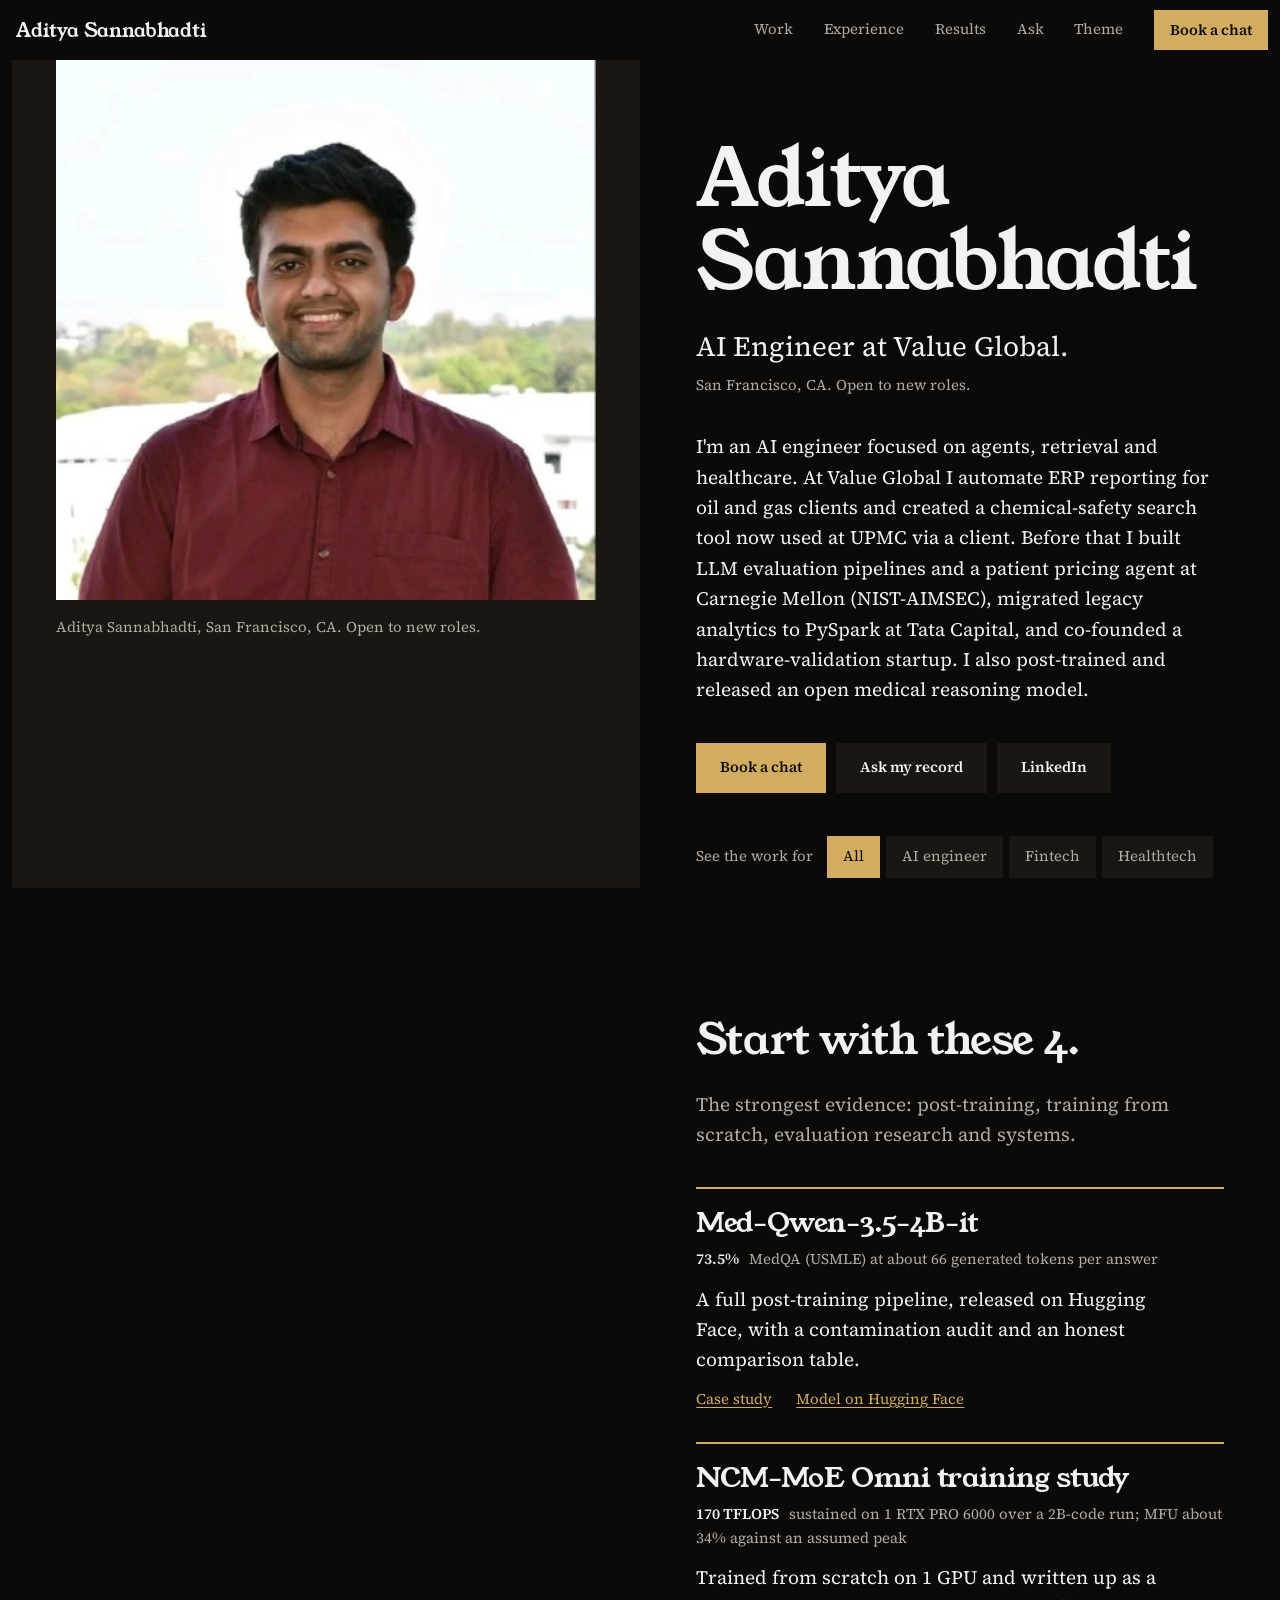
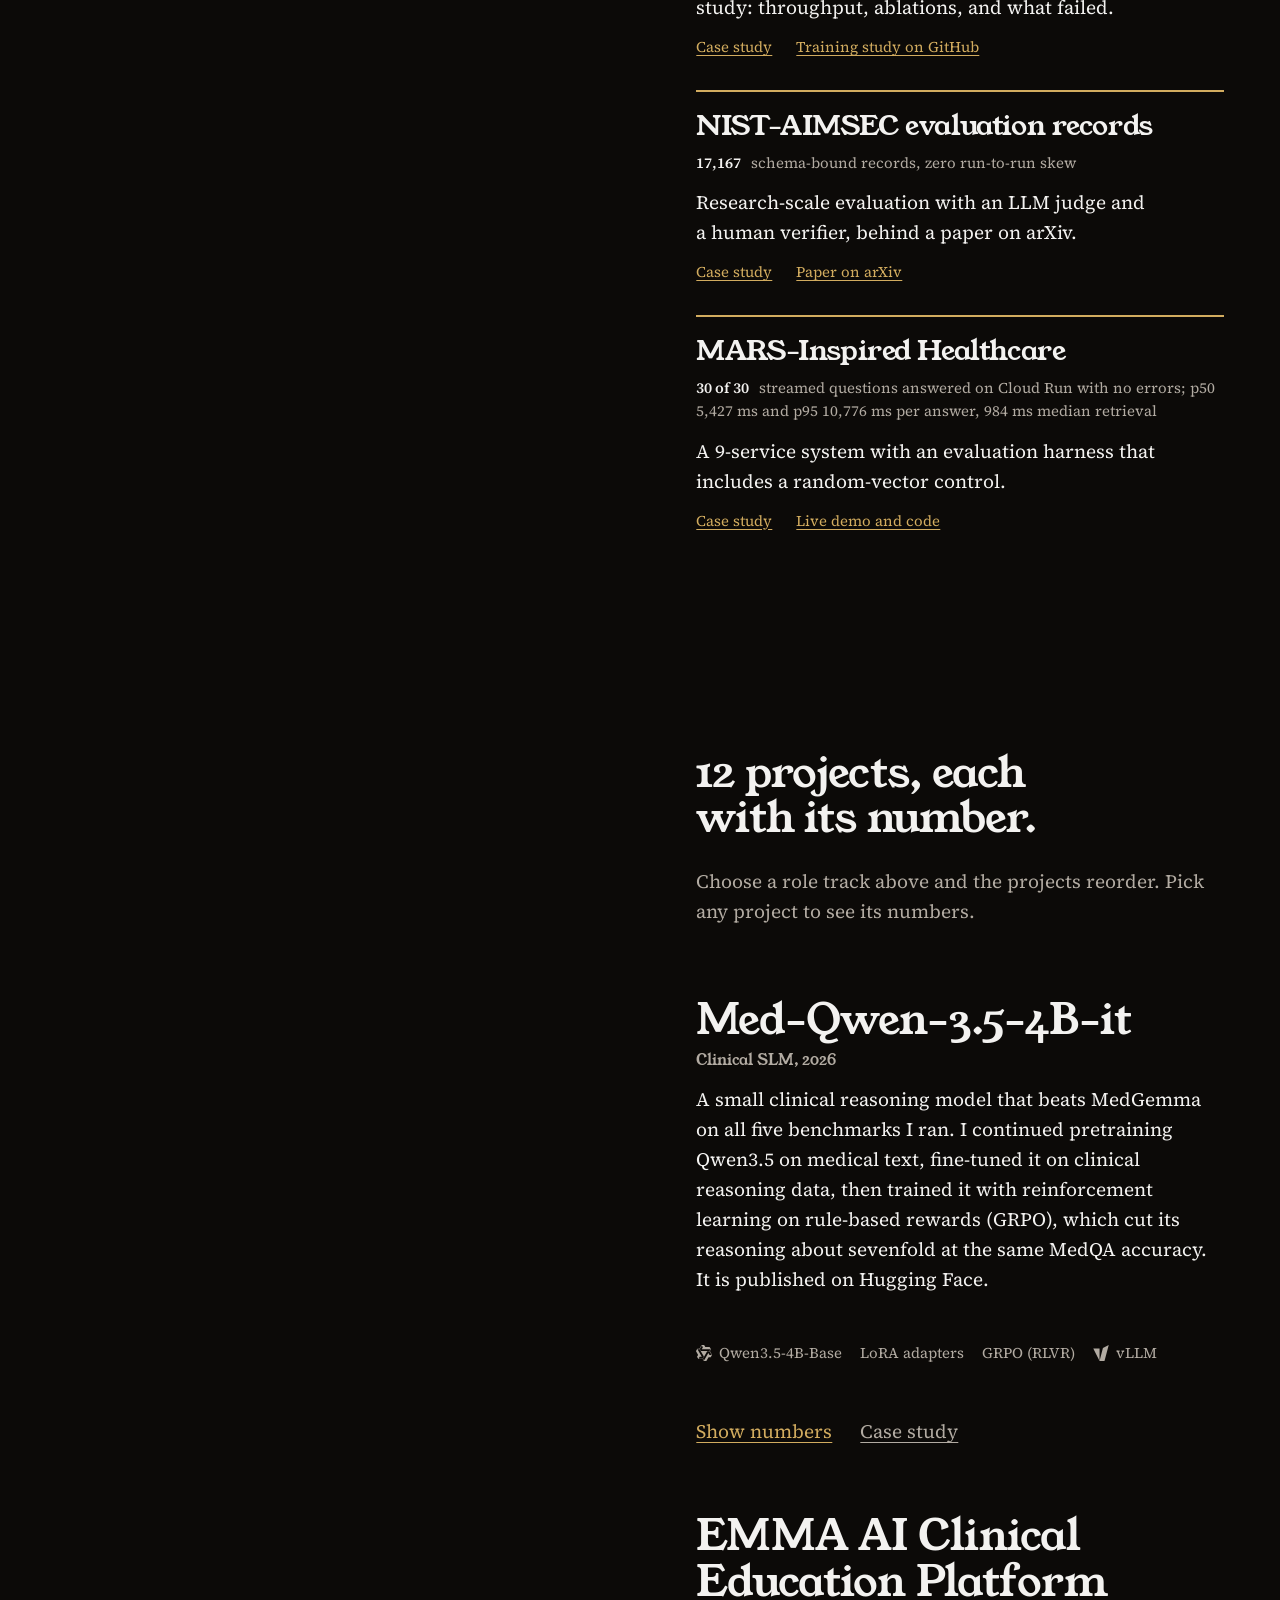
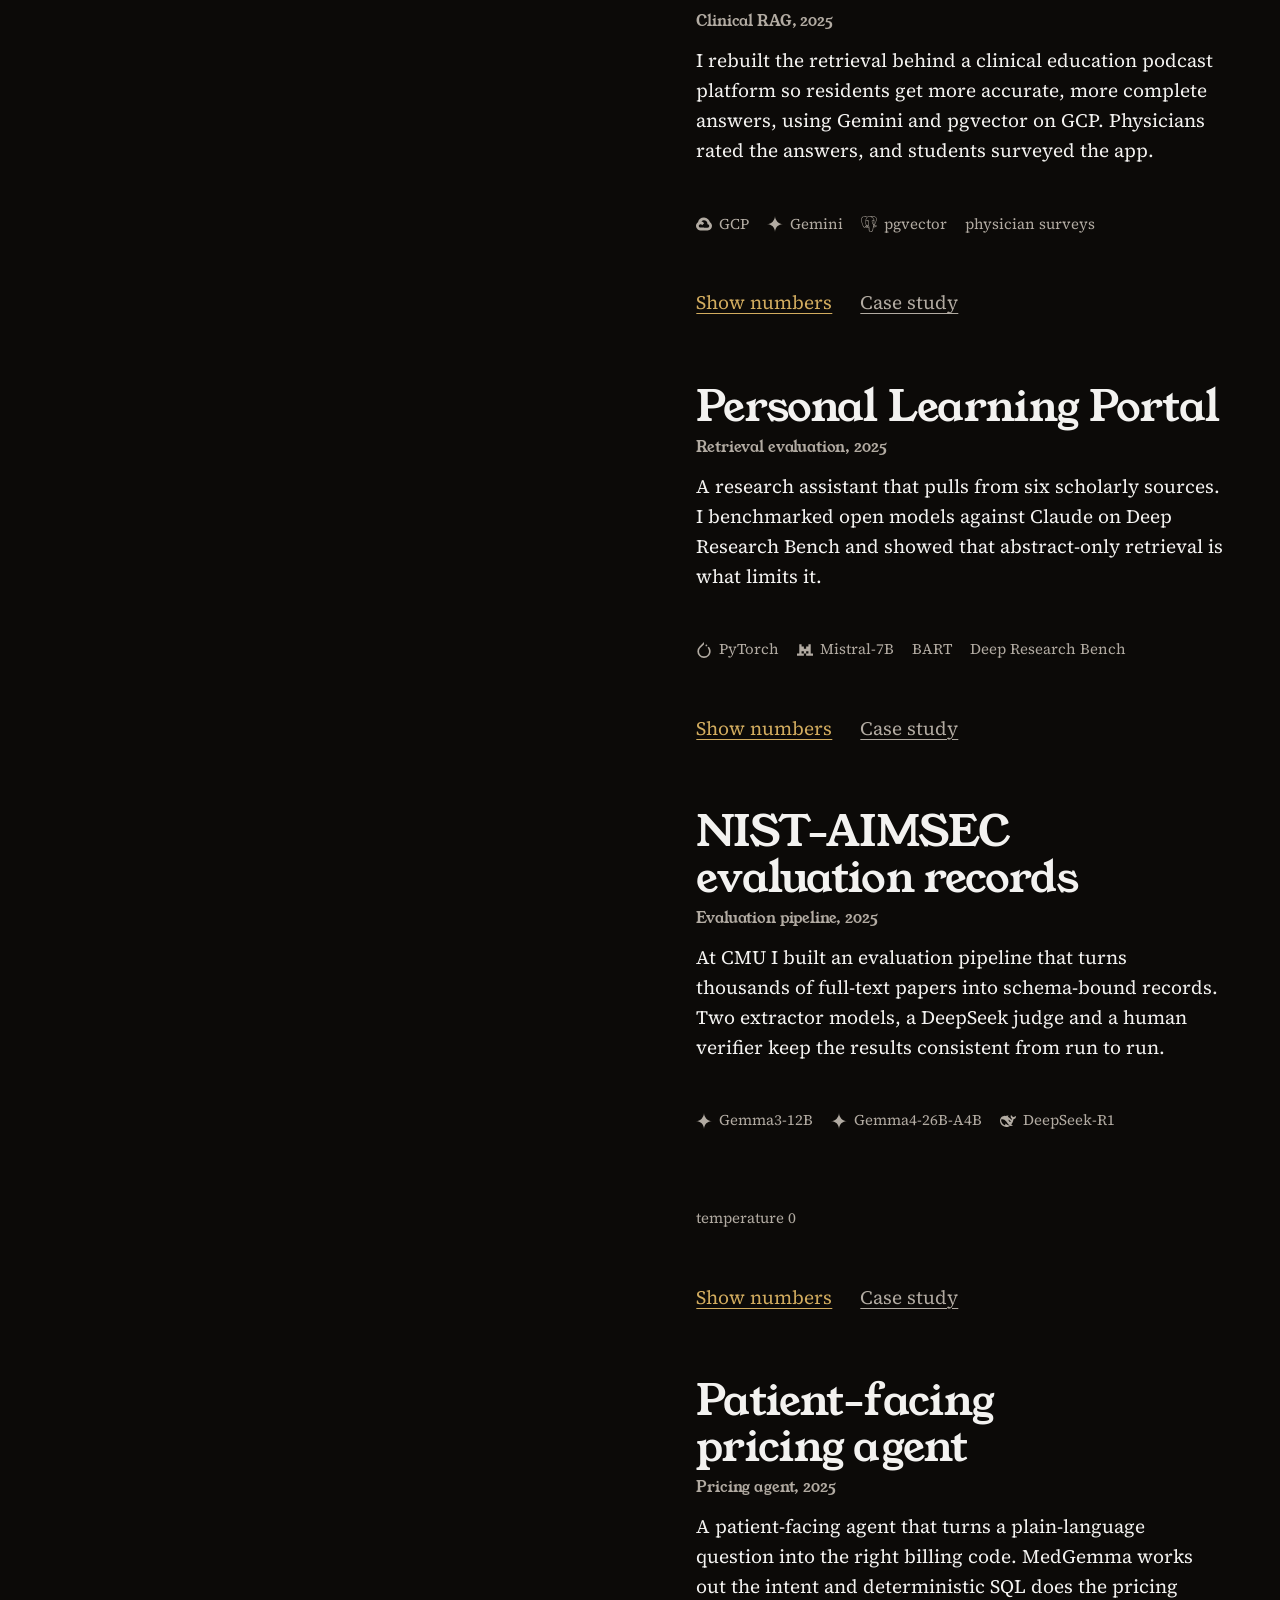
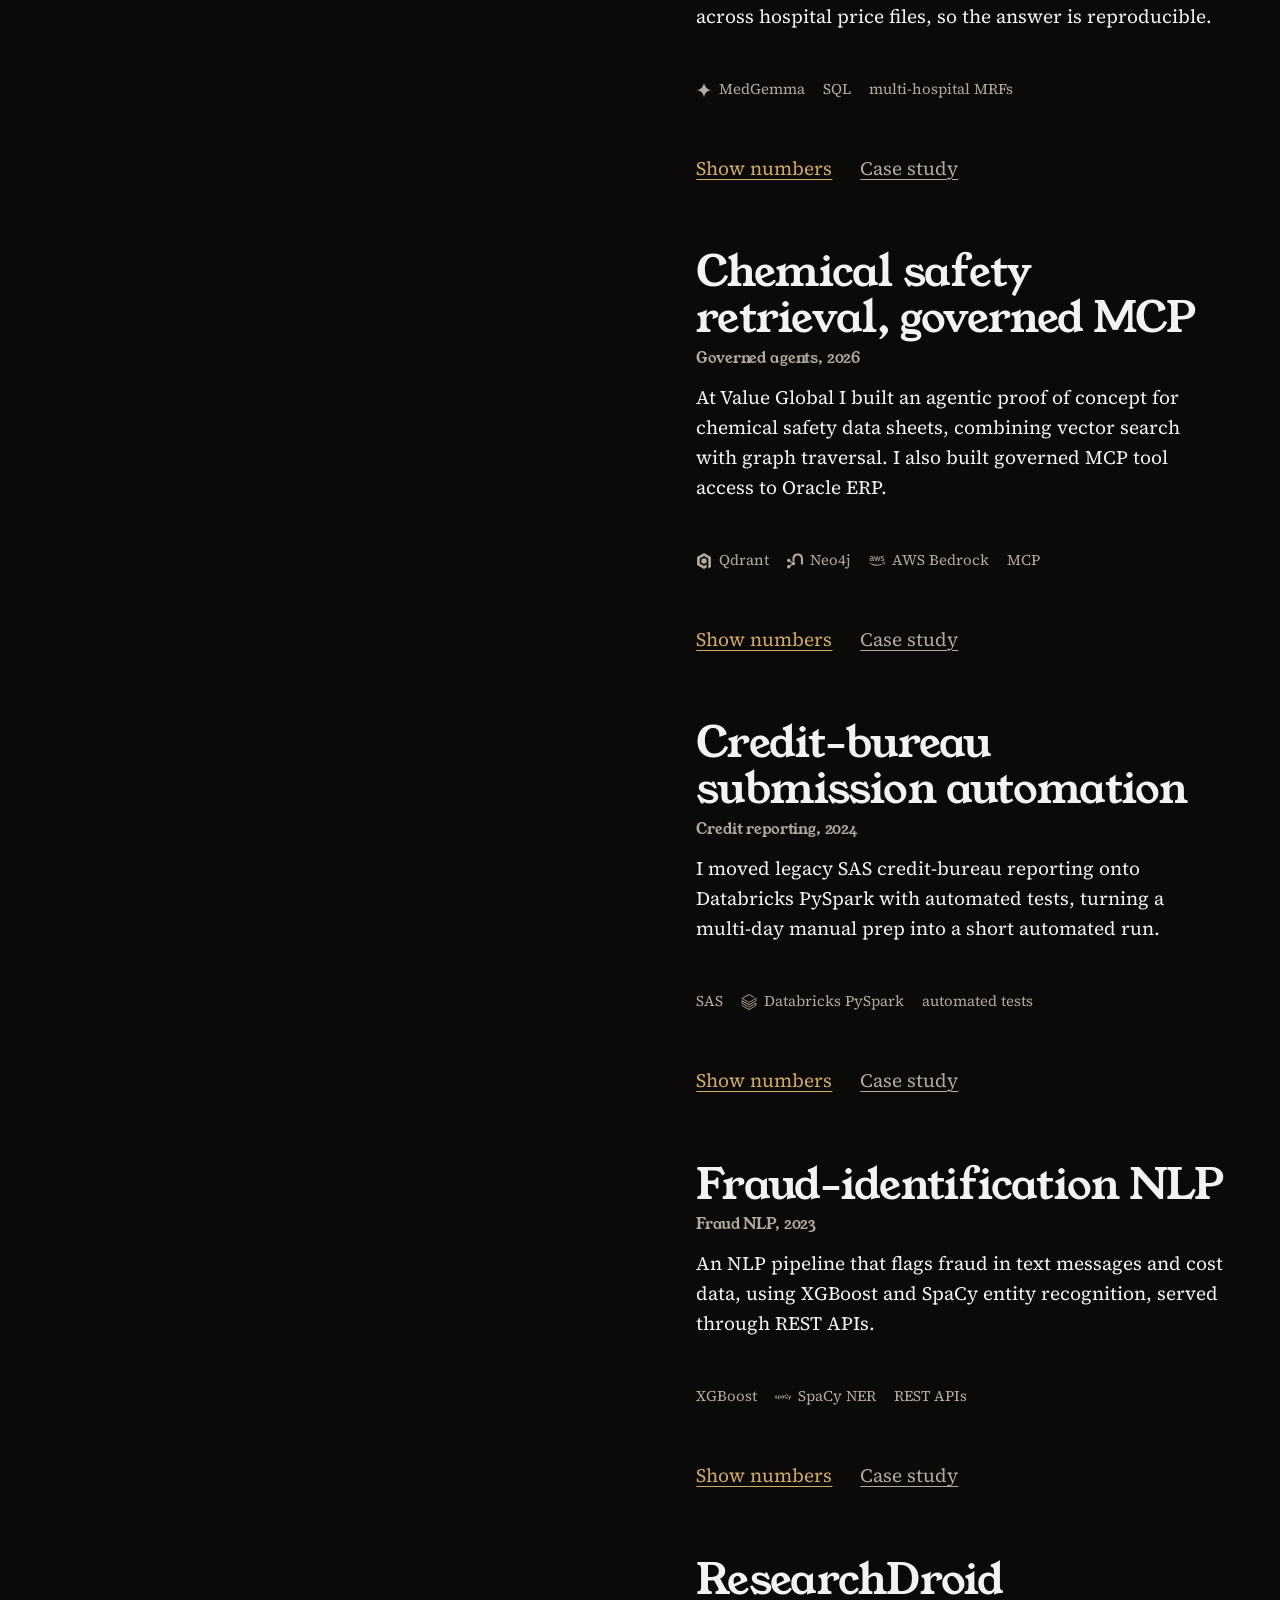
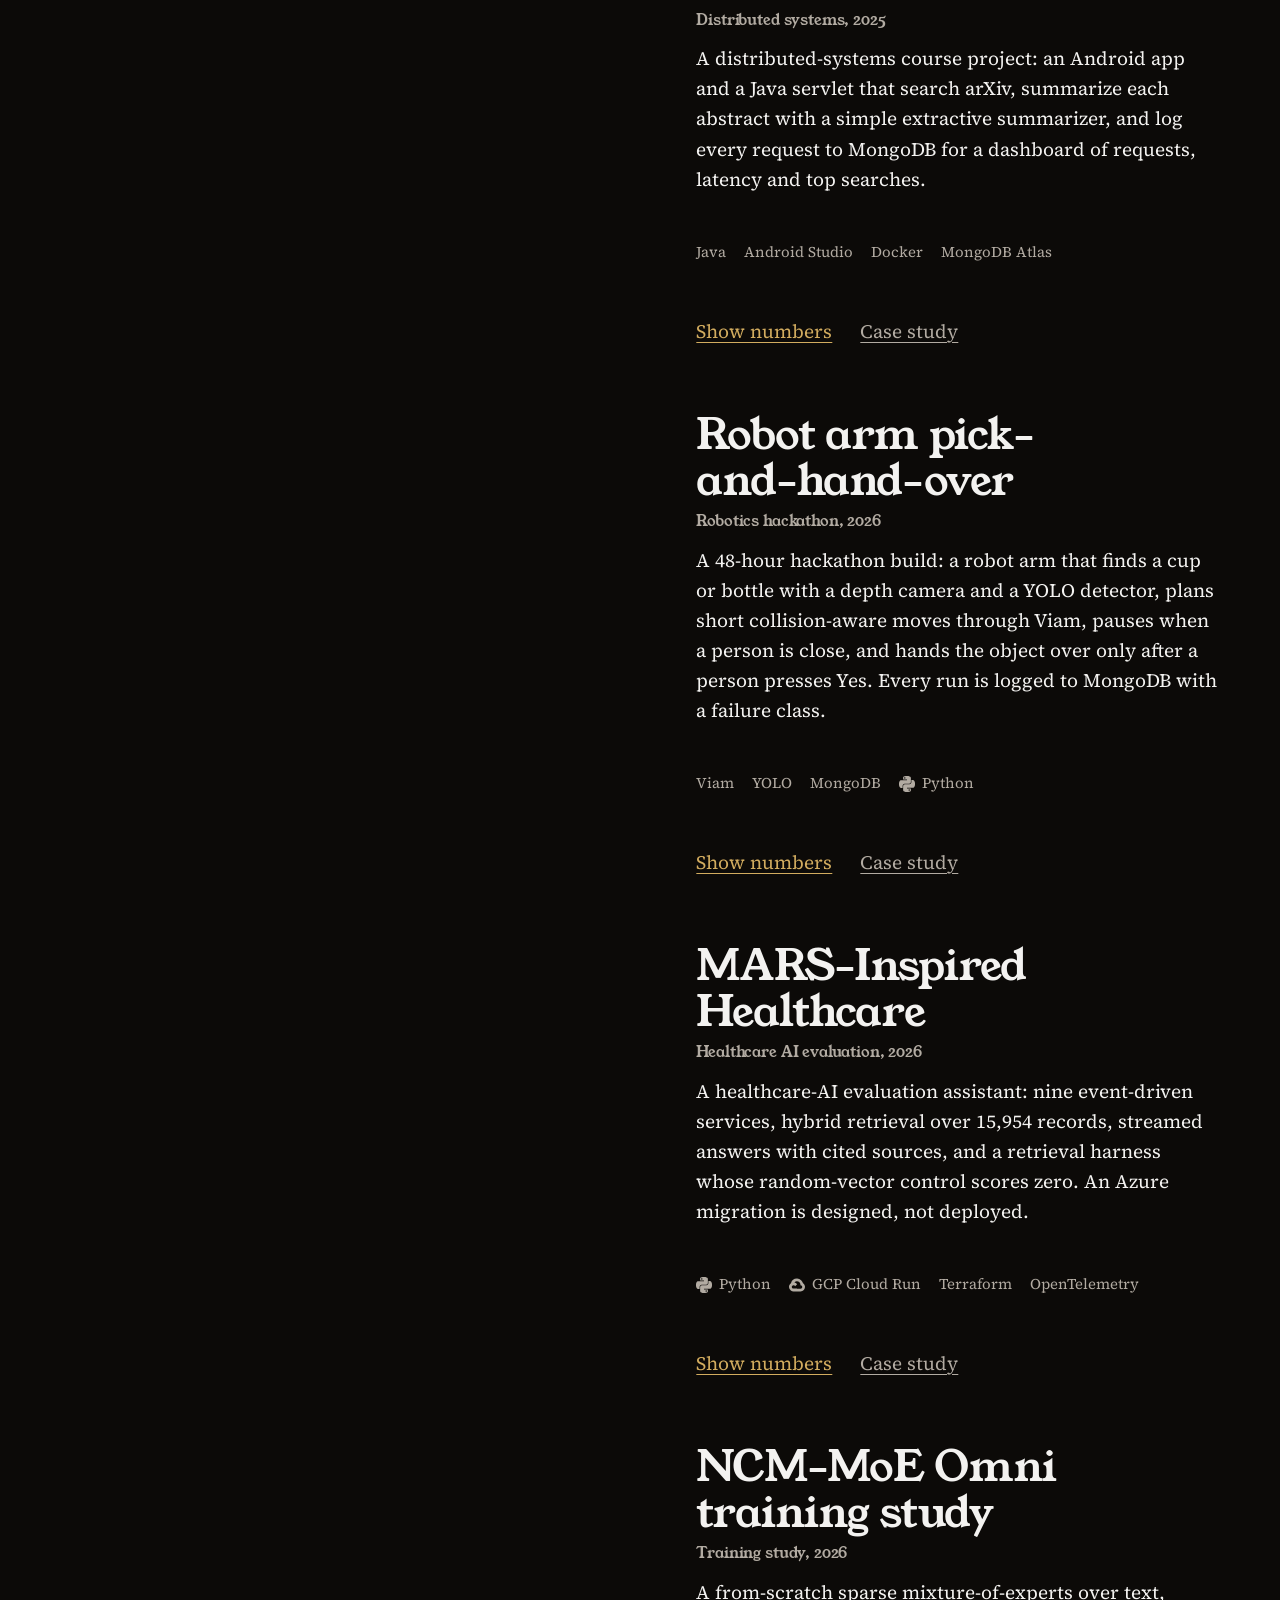
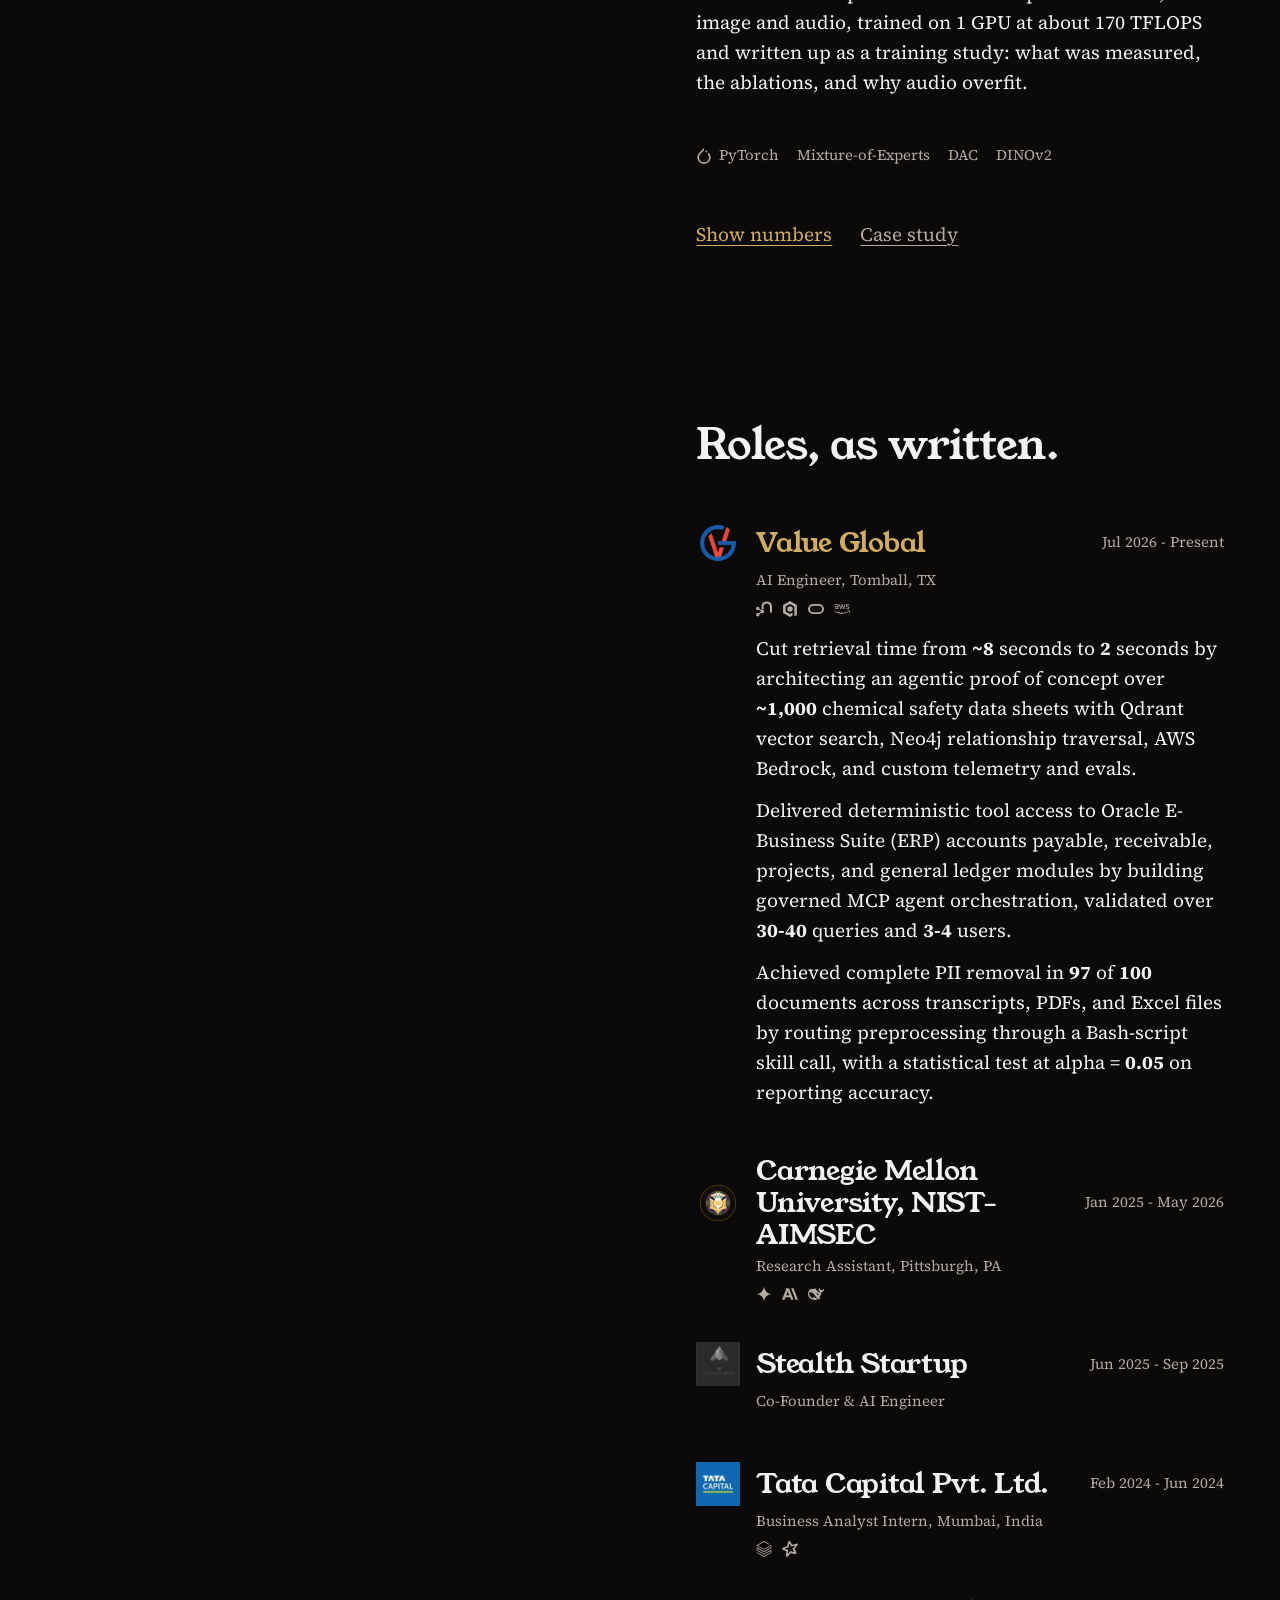
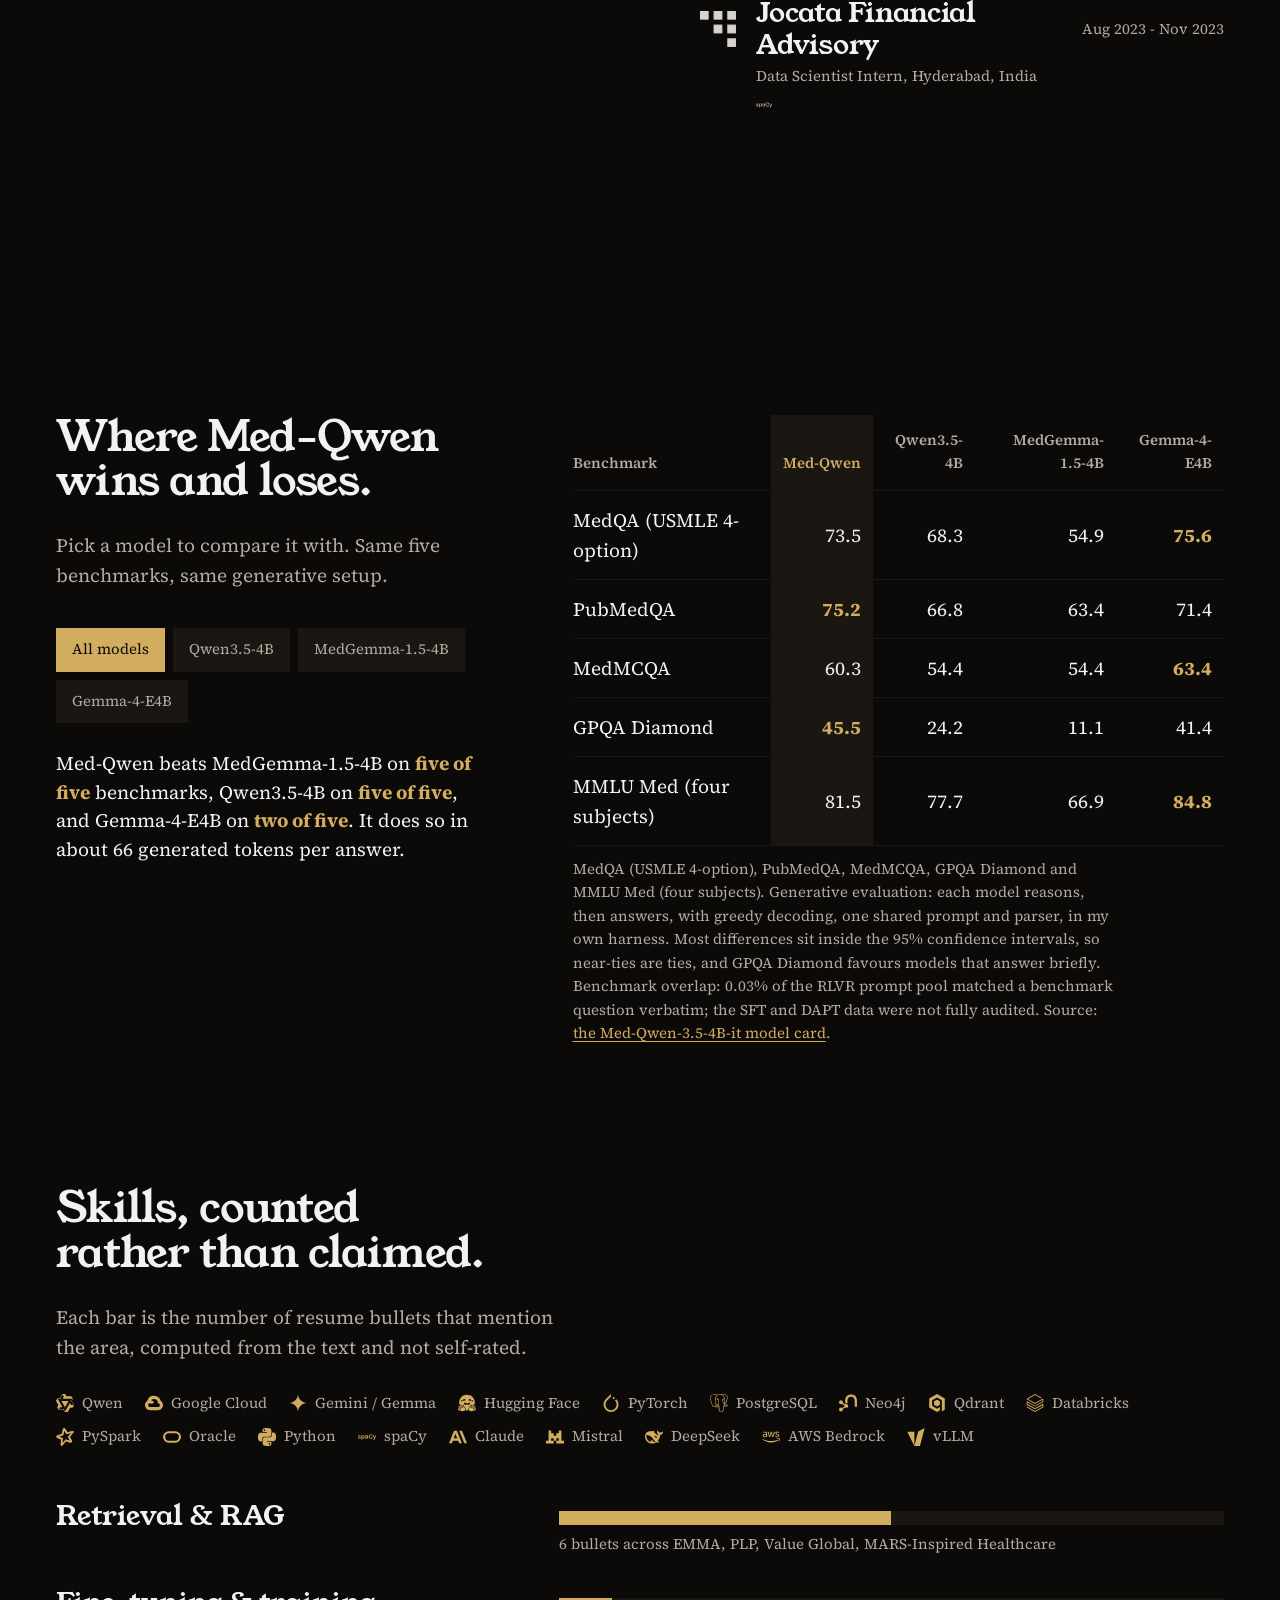
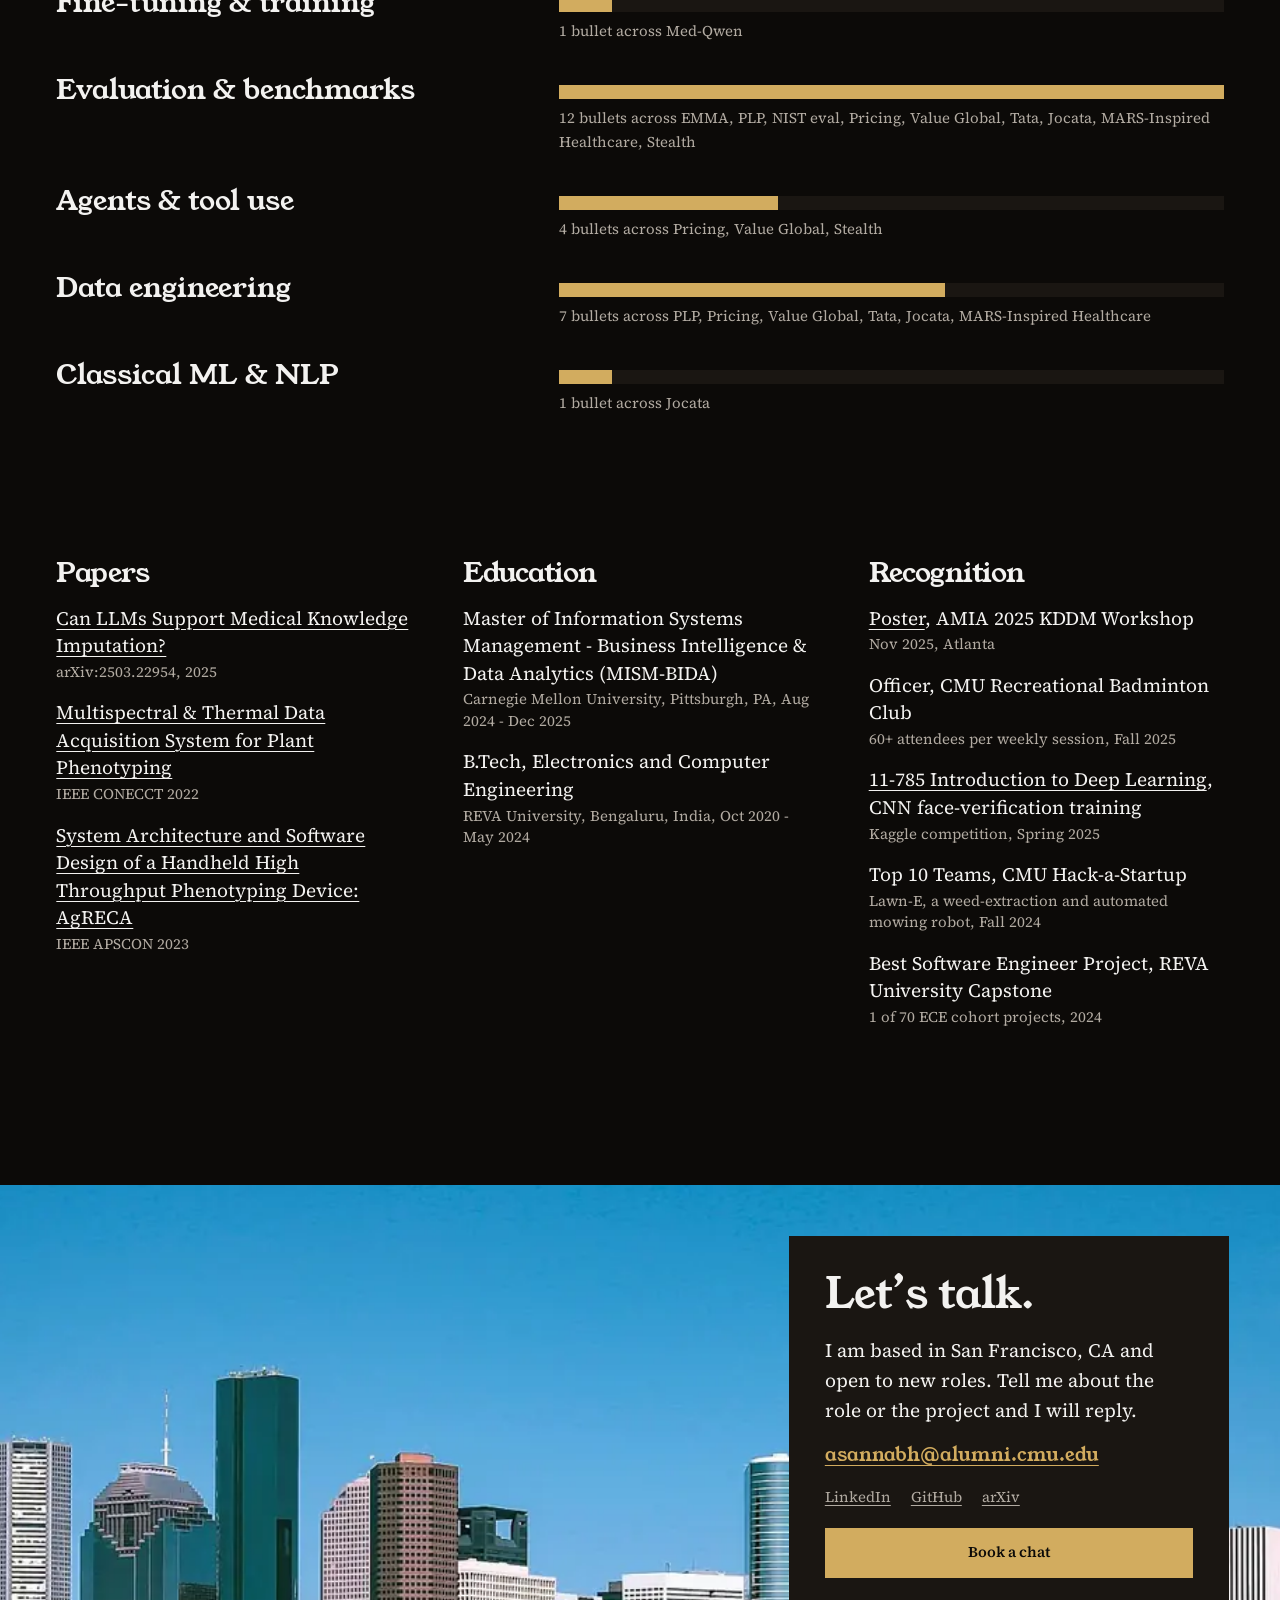
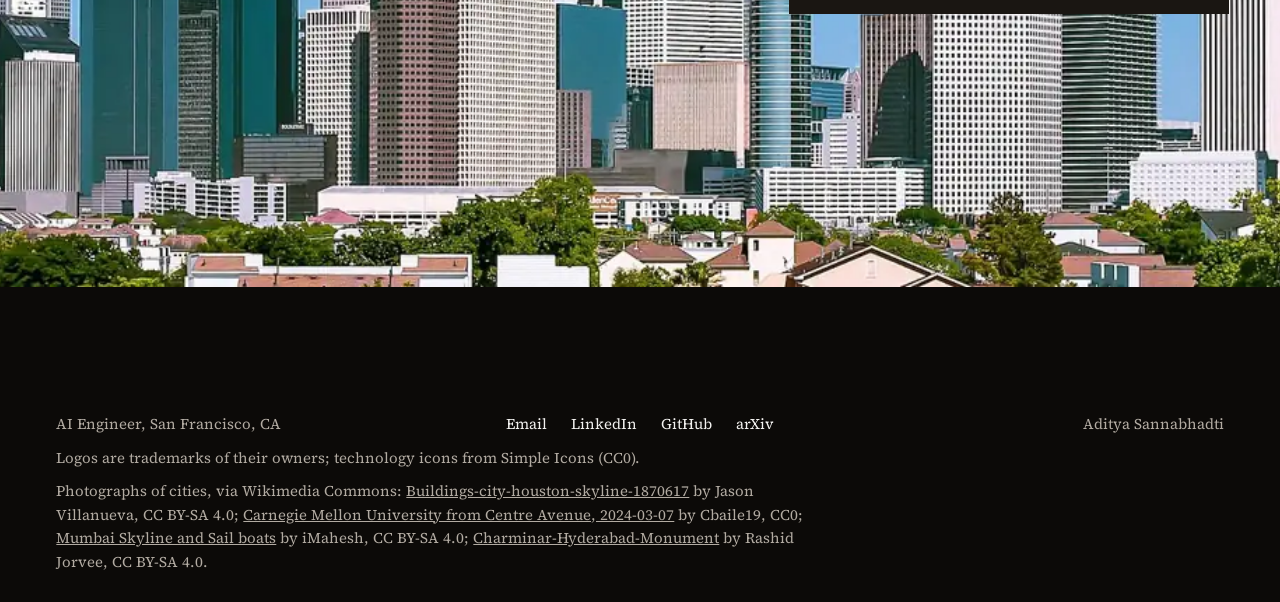
==== commit 6b88e40f: "Hero: AI Engineer at Value Global; metric-free intro matching the resume summary - Role line and tit" ====
--- a/docs/index.html
+++ b/docs/index.html
@@ -1,8 +1,8 @@
 <!doctype html>
 <html lang="en"><head><meta charset="utf-8">
 <meta name="viewport" content="width=device-width,initial-scale=1">
-<title>Aditya Sannabhadti — AI / Machine Learning Engineer</title><meta name="description" content="AI engineer for clinical and financial data: production RAG, governed agents, evaluation and fine-tuning, each with the number it produced.">
-<meta property="og:title" content="Aditya Sannabhadti — AI / Machine Learning Engineer"><meta property="og:description" content="AI engineer for clinical and financial data: production RAG, governed agents, evaluation and fine-tuning, each with the number it produced.">
+<title>Aditya Sannabhadti — AI Engineer</title><meta name="description" content="AI engineer focused on agents, retrieval and healthcare: production agents, search, evaluation and post-training, each with the number it produced.">
+<meta property="og:title" content="Aditya Sannabhadti — AI Engineer"><meta property="og:description" content="AI engineer focused on agents, retrieval and healthcare: production agents, search, evaluation and post-training, each with the number it produced.">
 <meta name="color-scheme" content="dark light"><meta name="theme-color" content="#0c0a08">
 <link rel="icon" href="data:image/svg+xml,%3Csvg xmlns='http://www.w3.org/2000/svg' viewBox='0 0 32 32'%3E%3Crect width='32' height='32' fill='%230c0a08'/%3E%3Ctext x='16' y='22' text-anchor='middle' font-family='Georgia,serif' font-size='15' fill='%23d2ac5f'%3EAS%3C/text%3E%3C/svg%3E">
 <link rel="preload" href="fonts/YoungSerif-normal.woff2" as="font" type="font/woff2" crossorigin>
@@ -12,23 +12,22 @@
 </head><body class="home">
 <header class="topbar"><a class="wm" href="index.html">Aditya Sannabhadti</a><nav aria-label="Main"><a class="wk" href="index.html#work">Work</a><a class="mh" href="index.html#experience">Experience</a><a class="mh" href="index.html#results">Results</a><a href="ask.html">Ask</a><button class="thm" id="tg" type="button" aria-label="Switch between dark and light">Theme</button><a class="btn p" href="contact.html">Book a chat</a></nav></header>
 <main><div class="split">
-<aside class="stage" aria-label="Portrait, and the figure or place for whatever you are reading"><div class="pane me on" data-pane="me"><figure><img src="me.webp" width="640" height="640" alt="Portrait of Aditya Sannabhadti" decoding="async" fetchpriority="high"><figcaption>Aditya Sannabhadti, San Francisco, CA. Open to full-time roles.</figcaption></figure></div><div class="pane" data-pane="w01" aria-hidden="true"><div class="fill"><span class="ttl">Med-Qwen-3.5-4B-it</span><div class="big">73.5%</div><p class="note">MedQA (USMLE) at about 66 generated tokens per answer</p><div class="vs" role="group" aria-label="Med-Qwen wins out of five benchmarks, per comparison model"><span class="k">Wins out of 5 benchmarks</span><div class="vr"><span class="vn">MedGemma-1.5-4B</span><span class="cells" aria-hidden="true"><i class="w"></i><i class="w"></i><i class="w"></i><i class="w"></i><i class="w"></i></span><b>5/5</b></div><div class="vr"><span class="vn">Gemma-4-E4B</span><span class="cells" aria-hidden="true"><i class="l"></i><i class="w"></i><i class="l"></i><i class="w"></i><i class="l"></i></span><b>2/5</b></div><div class="vr"><span class="vn">Qwen3.5-4B</span><span class="cells" aria-hidden="true"><i class="w"></i><i class="w"></i><i class="w"></i><i class="w"></i><i class="w"></i></span><b>5/5</b></div></div><div class="rl"><svg class="ch" viewBox="0 0 560 138" role="img" aria-label="reasoning tokens per answer (MedQA): 456 (SFT) to 66 (RLVR)"><text class="t" x="0" y="14">reasoning tokens per answer (MedQA)</text><text class="l" x="0" y="46">before</text><rect class="tr" x="168" y="30" width="314" height="22"/><rect class="bar" x="168" y="30" width="314.0" height="22" style="--i:0"/><text class="v" x="492" y="46">456 (SFT)</text><text class="l hot" x="0" y="86">after</text><rect class="tr" x="168" y="70" width="314" height="22"/><rect class="bar hot" x="168" y="70" width="45.4" height="22" style="--i:1"/><text class="v" x="492" y="86">66 (RLVR)</text><text class="n" x="0" y="132">same MedQA accuracy: 73.2% SFT, 73.5% RLVR; my own evaluation harness</text></svg></div></div></div><div class="pane" data-pane="w02" aria-hidden="true"><div class="fill"><span class="ttl">EMMA AI Clinical Education Platform</span><div class="big">+25%</div><p class="note">physician-rated accuracy + completeness</p><svg class="ch" viewBox="0 0 560 178" role="img" aria-label="EMMA evidence base"><text class="t" x="0" y="14">EMMA · evidence base</text><text class="l hot" x="0" y="46">students surveyed</text><rect class="tr" x="168" y="30" width="314" height="22"/><rect class="bar hot" x="168" y="30" width="301.4" height="22" style="--i:0"/><text class="v" x="492" y="46">48</text><text class="l" x="0" y="86">20 contexts</text><rect class="tr" x="168" y="70" width="314" height="22"/><rect class="bar" x="168" y="70" width="125.6" height="22" style="--i:1"/><text class="v" x="492" y="86">20</text><text class="l" x="0" y="126">physician surveys</text><rect class="tr" x="168" y="110" width="314" height="22"/><rect class="bar" x="168" y="110" width="12.6" height="22" style="--i:2"/><text class="v" x="492" y="126">2</text><text class="n" x="0" y="172">+25% comes from the two physician surveys</text></svg></div></div><div class="pane" data-pane="w03" aria-hidden="true"><div class="fill"><span class="ttl">Personal Learning Portal</span><div class="big">0.0668 vs 0.4201</div><p class="note">RACE: Mistral-7B vs Claude Sonnet 3.7</p><svg class="ch" viewBox="0 0 560 138" role="img" aria-label="RACE · 15 Deep Research Bench queries"><text class="t" x="0" y="14">RACE · 15 Deep Research Bench queries</text><text class="l hot" x="0" y="46">Claude Sonnet 3.7</text><rect class="tr" x="168" y="30" width="314" height="22"/><rect class="bar hot" x="168" y="30" width="314.0" height="22" style="--i:0"/><text class="v" x="492" y="46">0.4201</text><text class="l" x="0" y="86">Mistral-7B + BART</text><rect class="tr" x="168" y="70" width="314" height="22"/><rect class="bar" x="168" y="70" width="49.9" height="22" style="--i:1"/><text class="v" x="492" y="86">0.0668</text><text class="n" x="0" y="132">abstract-only retrieval limited the pipeline</text></svg></div></div><div class="pane" data-pane="w04" aria-hidden="true"><div class="fill"><span class="ttl">NIST-AIMSEC evaluation records</span><div class="big">17,167</div><p class="note">schema-bound records, zero run-to-run skew</p><svg class="ch" viewBox="0 0 560 178" role="img" aria-label="NIST-AIMSEC evaluation corpus"><text class="t" x="0" y="14">NIST-AIMSEC evaluation corpus</text><text class="l" x="0" y="46">inclusion list</text><rect class="tr" x="168" y="30" width="314" height="22"/><rect class="bar" x="168" y="30" width="314.0" height="22" style="--i:0"/><text class="v" x="492" y="46">28,023</text><text class="l hot" x="0" y="86">records</text><rect class="tr" x="168" y="70" width="314" height="22"/><rect class="bar hot" x="168" y="70" width="192.4" height="22" style="--i:1"/><text class="v" x="492" y="86">17,167</text><text class="l" x="0" y="126">full-text papers</text><rect class="tr" x="168" y="110" width="314" height="22"/><rect class="bar" x="168" y="110" width="178.7" height="22" style="--i:2"/><text class="v" x="492" y="126">15,944</text><text class="n" x="0" y="172">zero run-to-run skew over 10 repeats</text></svg></div></div><div class="pane" data-pane="w05" aria-hidden="true"><div class="fill"><span class="ttl">Patient-facing pricing agent</span><div class="big">82% → 91%</div><p class="note">CPT/HCPCS selection over 465 synthetic queries</p><svg class="ch" viewBox="0 0 560 138" role="img" aria-label="CPT/HCPCS code selection (%): 82% to 91%"><text class="t" x="0" y="14">CPT/HCPCS code selection (%)</text><text class="l" x="0" y="46">before</text><rect class="tr" x="168" y="30" width="314" height="22"/><rect class="bar" x="168" y="30" width="257.5" height="22" style="--i:0"/><text class="v" x="492" y="46">82%</text><text class="l hot" x="0" y="86">after</text><rect class="tr" x="168" y="70" width="314" height="22"/><rect class="bar hot" x="168" y="70" width="285.7" height="22" style="--i:1"/><text class="v" x="492" y="86">91%</text><text class="n" x="0" y="132">465 synthetic queries</text></svg></div></div><div class="pane" data-pane="w06" aria-hidden="true"><div class="fill"><span class="ttl">Chemical safety retrieval, governed MCP</span><div class="big">~8s → 2s</div><p class="note">over ~1,000 safety data sheets; PII removed in 97/100 documents</p><svg class="ch" viewBox="0 0 560 138" role="img" aria-label="retrieval time (seconds): ~8 s to 2 s"><text class="t" x="0" y="14">retrieval time (seconds)</text><text class="l" x="0" y="46">before</text><rect class="tr" x="168" y="30" width="314" height="22"/><rect class="bar" x="168" y="30" width="314.0" height="22" style="--i:0"/><text class="v" x="492" y="46">~8 s</text><text class="l hot" x="0" y="86">after</text><rect class="tr" x="168" y="70" width="314" height="22"/><rect class="bar hot" x="168" y="70" width="78.5" height="22" style="--i:1"/><text class="v" x="492" y="86">2 s</text><text class="n" x="0" y="132">~1,000 chemical safety data sheets</text></svg></div></div><div class="pane" data-pane="w07" aria-hidden="true"><div class="fill"><span class="ttl">Credit-bureau submission automation</span><div class="big">3 days → 2 hours</div><p class="note">credit-bureau submission prep</p><svg class="ch" viewBox="0 0 560 138" role="img" aria-label="credit-bureau submission prep (hours): 3 days to 2 hours"><text class="t" x="0" y="14">credit-bureau submission prep (hours)</text><text class="l" x="0" y="46">before</text><rect class="tr" x="168" y="30" width="314" height="22"/><rect class="bar" x="168" y="30" width="314.0" height="22" style="--i:0"/><text class="v" x="492" y="46">3 days</text><text class="l hot" x="0" y="86">after</text><rect class="tr" x="168" y="70" width="314" height="22"/><rect class="bar hot" x="168" y="70" width="8.7" height="22" style="--i:1"/><text class="v" x="492" y="86">2 hours</text><text class="n" x="0" y="132">3 days drawn as 72 hours, to scale</text></svg></div></div><div class="pane" data-pane="w08" aria-hidden="true"><div class="fill"><span class="ttl">Fraud-identification NLP</span><div class="big">0.86</div><p class="note">fraud identification F1</p><svg class="ch" viewBox="0 0 560 98" role="img" aria-label="fraud identification · F1"><text class="t" x="0" y="14">fraud identification · F1</text><text class="l hot" x="0" y="46">F1</text><rect class="tr" x="168" y="30" width="314" height="22"/><rect class="bar hot" x="168" y="30" width="270.0" height="22" style="--i:0"/><text class="v" x="492" y="46">0.86</text><text class="n" x="0" y="92">scale 0 to 1</text></svg></div></div><div class="pane" data-pane="w09" aria-hidden="true"><div class="fill"><span class="ttl">ResearchDroid</span><div class="big">3 tiers</div><p class="note">Android client, Java servlet on Tomcat, MongoDB Atlas, with the arXiv API behind it</p><svg class="ch" viewBox="0 0 560 178" role="img" aria-label="ResearchDroid per-request figures"><text class="t" x="0" y="14">ResearchDroid · per request</text><text class="l hot" x="0" y="46">fields logged per request</text><rect class="tr" x="168" y="30" width="314" height="22"/><rect class="bar hot" x="168" y="30" width="219.8" height="22" style="--i:0"/><text class="v" x="492" y="46">7</text><text class="l" x="0" y="86">papers per search</text><rect class="tr" x="168" y="70" width="314" height="22"/><rect class="bar" x="168" y="70" width="157.0" height="22" style="--i:1"/><text class="v" x="492" y="86">5</text><text class="l" x="0" y="126">summary sentences per paper</text><rect class="tr" x="168" y="110" width="314" height="22"/><rect class="bar" x="168" y="110" width="62.8" height="22" style="--i:2"/><text class="v" x="492" y="126">2</text><text class="n" x="0" y="172">every request is logged and shown on a dashboard</text></svg></div></div><div class="pane" data-pane="w10" aria-hidden="true"><div class="fill"><span class="ttl">Robot arm pick-and-hand-over</span><div class="big">9 of 24</div><p class="note">logged live runs lifted the object, mostly tuning runs on the last day</p><svg class="ch" viewBox="0 0 560 218" role="img" aria-label="Robot arm logged runs by outcome"><text class="t" x="0" y="14">24 logged live runs · outcome</text><text class="l hot" x="0" y="46">lifted the object</text><rect class="tr" x="168" y="30" width="314" height="22"/><rect class="bar hot" x="168" y="30" width="235.5" height="22" style="--i:0"/><text class="v" x="492" y="46">9</text><text class="l" x="0" y="86">stopped by the operator</text><rect class="tr" x="168" y="70" width="314" height="22"/><rect class="bar" x="168" y="70" width="235.5" height="22" style="--i:1"/><text class="v" x="492" y="86">9</text><text class="l" x="0" y="126">other failures</text><rect class="tr" x="168" y="110" width="314" height="22"/><rect class="bar" x="168" y="110" width="78.5" height="22" style="--i:2"/><text class="v" x="492" y="126">3</text><text class="l" x="0" y="166">errors</text><rect class="tr" x="168" y="150" width="314" height="22"/><rect class="bar" x="168" y="150" width="78.5" height="22" style="--i:3"/><text class="v" x="492" y="166">3</text><text class="n" x="0" y="212">mostly tuning runs on the last day, not a benchmark</text></svg></div></div><div class="pane" data-pane="w11" aria-hidden="true"><div class="fill"><span class="ttl">MARS-Inspired Healthcare</span><div class="big">30 of 30</div><p class="note">streamed questions answered on Cloud Run with no errors; p50 5,427 ms and p95 10,776 ms per answer, 984 ms median retrieval</p><svg class="ch" viewBox="0 0 560 298" role="img" aria-label="MARS-Inspired Healthcare latency percentiles"><text class="t" x="0" y="14">MARS-Inspired Healthcare · latency on Cloud Run, 30 streamed questions (ms)</text><text class="l" x="0" y="46">total, p95</text><rect class="tr" x="168" y="30" width="314" height="22"/><rect class="bar" x="168" y="30" width="282.0" height="22" style="--i:0"/><text class="v" x="492" y="46">10,776</text><text class="l" x="0" y="86">first token, p95</text><rect class="tr" x="168" y="70" width="314" height="22"/><rect class="bar" x="168" y="70" width="156.8" height="22" style="--i:1"/><text class="v" x="492" y="86">5,993</text><text class="l hot" x="0" y="126">total, p50</text><rect class="tr" x="168" y="110" width="314" height="22"/><rect class="bar hot" x="168" y="110" width="142.0" height="22" style="--i:2"/><text class="v" x="492" y="126">5,427</text><text class="l hot" x="0" y="166">first token, p50</text><rect class="tr" x="168" y="150" width="314" height="22"/><rect class="bar hot" x="168" y="150" width="53.2" height="22" style="--i:3"/><text class="v" x="492" y="166">2,033</text><text class="l" x="0" y="206">retrieval, p95</text><rect class="tr" x="168" y="190" width="314" height="22"/><rect class="bar" x="168" y="190" width="39.2" height="22" style="--i:4"/><text class="v" x="492" y="206">1,498</text><text class="l hot" x="0" y="246">retrieval, p50</text><rect class="tr" x="168" y="230" width="314" height="22"/><rect class="bar hot" x="168" y="230" width="25.7" height="22" style="--i:5"/><text class="v" x="492" y="246">984</text><text class="n" x="0" y="292">30 of 30 answered, no errors; n = 30, so p99 (11,202 ms) is the maximum</text></svg></div></div><div class="pane" data-pane="w12" aria-hidden="true"><div class="fill"><span class="ttl">NCM-MoE Omni training study</span><div class="big">170 TFLOPS</div><p class="note">sustained on one RTX PRO 6000 over a 2B-code run; MFU about 34% against an assumed peak</p><svg class="ch" viewBox="0 0 560 298" role="img" aria-label="NCM-MoE held-out cross-entropy"><text class="t" x="0" y="14">NCM-MoE · held-out CE at the end of the run (lower is better)</text><text class="l" x="0" y="46">text, baseline</text><rect class="tr" x="168" y="30" width="314" height="22"/><rect class="bar" x="168" y="30" width="279.7" height="22" style="--i:0"/><text class="v" x="492" y="46">4.90</text><text class="l" x="0" y="86">image, baseline</text><rect class="tr" x="168" y="70" width="314" height="22"/><rect class="bar" x="168" y="70" width="235.2" height="22" style="--i:1"/><text class="v" x="492" y="86">4.12</text><text class="l hot" x="0" y="126">text, model</text><rect class="tr" x="168" y="110" width="314" height="22"/><rect class="bar hot" x="168" y="110" width="190.7" height="22" style="--i:2"/><text class="v" x="492" y="126">3.34</text><text class="l" x="0" y="166">audio, baseline</text><rect class="tr" x="168" y="150" width="314" height="22"/><rect class="bar" x="168" y="150" width="143.9" height="22" style="--i:3"/><text class="v" x="492" y="166">2.52</text><text class="l" x="0" y="206">audio, model</text><rect class="tr" x="168" y="190" width="314" height="22"/><rect class="bar" x="168" y="190" width="101.6" height="22" style="--i:4"/><text class="v" x="492" y="206">1.78</text><text class="l hot" x="0" y="246">image, model</text><rect class="tr" x="168" y="230" width="314" height="22"/><rect class="bar hot" x="168" y="230" width="100.5" height="22" style="--i:5"/><text class="v" x="492" y="246">1.76</text><text class="n" x="0" y="292">audio overfit: held-out CE rose from 1.52 at step 753 to 1.78</text></svg></div></div><div class="pane" data-pane="houston" aria-hidden="true"><figure><img src="places/houston.webp" width="1500" height="1000" alt="Skyline of downtown Houston under a blue sky" loading="lazy" decoding="async"><figcaption>Houston, the nearest big city to Tomball, TX, where Value Global is based. <a href="#credits">Photo credit</a></figcaption></figure></div><div class="pane" data-pane="pittsburgh" aria-hidden="true"><figure><img src="places/pittsburgh.webp" width="1500" height="1000" alt="Carnegie Mellon University campus buildings in Pittsburgh" loading="lazy" decoding="async"><figcaption>Pittsburgh, where Carnegie Mellon University is. <a href="#credits">Photo credit</a></figcaption></figure></div><div class="pane" data-pane="mumbai" aria-hidden="true"><figure><img src="places/mumbai.webp" width="1500" height="1000" alt="Mumbai skyline seen across the water with sailing boats" loading="lazy" decoding="async"><figcaption>Mumbai, where Tata Capital is based. <a href="#credits">Photo credit</a></figcaption></figure></div><div class="pane" data-pane="hyderabad" aria-hidden="true"><figure><img src="places/hyderabad.webp" width="1500" height="1000" alt="The Charminar monument in Hyderabad at night" loading="lazy" decoding="async"><figcaption>Hyderabad, where Jocata is based. <a href="#credits">Photo credit</a></figcaption></figure></div></aside>
+<aside class="stage" aria-label="Portrait, and the figure or place for whatever you are reading"><div class="pane me on" data-pane="me"><figure><img src="me.webp" width="640" height="640" alt="Portrait of Aditya Sannabhadti" decoding="async" fetchpriority="high"><figcaption>Aditya Sannabhadti, San Francisco, CA. Open to new roles.</figcaption></figure></div><div class="pane" data-pane="w01" aria-hidden="true"><div class="fill"><span class="ttl">Med-Qwen-3.5-4B-it</span><div class="big">73.5%</div><p class="note">MedQA (USMLE) at about 66 generated tokens per answer</p><div class="vs" role="group" aria-label="Med-Qwen wins out of five benchmarks, per comparison model"><span class="k">Wins out of 5 benchmarks</span><div class="vr"><span class="vn">MedGemma-1.5-4B</span><span class="cells" aria-hidden="true"><i class="w"></i><i class="w"></i><i class="w"></i><i class="w"></i><i class="w"></i></span><b>5/5</b></div><div class="vr"><span class="vn">Gemma-4-E4B</span><span class="cells" aria-hidden="true"><i class="l"></i><i class="w"></i><i class="l"></i><i class="w"></i><i class="l"></i></span><b>2/5</b></div><div class="vr"><span class="vn">Qwen3.5-4B</span><span class="cells" aria-hidden="true"><i class="w"></i><i class="w"></i><i class="w"></i><i class="w"></i><i class="w"></i></span><b>5/5</b></div></div><div class="rl"><svg class="ch" viewBox="0 0 560 138" role="img" aria-label="reasoning tokens per answer (MedQA): 456 (SFT) to 66 (RLVR)"><text class="t" x="0" y="14">reasoning tokens per answer (MedQA)</text><text class="l" x="0" y="46">before</text><rect class="tr" x="168" y="30" width="314" height="22"/><rect class="bar" x="168" y="30" width="314.0" height="22" style="--i:0"/><text class="v" x="492" y="46">456 (SFT)</text><text class="l hot" x="0" y="86">after</text><rect class="tr" x="168" y="70" width="314" height="22"/><rect class="bar hot" x="168" y="70" width="45.4" height="22" style="--i:1"/><text class="v" x="492" y="86">66 (RLVR)</text><text class="n" x="0" y="132">same MedQA accuracy: 73.2% SFT, 73.5% RLVR; my own evaluation harness</text></svg></div></div></div><div class="pane" data-pane="w02" aria-hidden="true"><div class="fill"><span class="ttl">EMMA AI Clinical Education Platform</span><div class="big">+25%</div><p class="note">physician-rated accuracy + completeness</p><svg class="ch" viewBox="0 0 560 178" role="img" aria-label="EMMA evidence base"><text class="t" x="0" y="14">EMMA · evidence base</text><text class="l hot" x="0" y="46">students surveyed</text><rect class="tr" x="168" y="30" width="314" height="22"/><rect class="bar hot" x="168" y="30" width="301.4" height="22" style="--i:0"/><text class="v" x="492" y="46">48</text><text class="l" x="0" y="86">20 contexts</text><rect class="tr" x="168" y="70" width="314" height="22"/><rect class="bar" x="168" y="70" width="125.6" height="22" style="--i:1"/><text class="v" x="492" y="86">20</text><text class="l" x="0" y="126">physician surveys</text><rect class="tr" x="168" y="110" width="314" height="22"/><rect class="bar" x="168" y="110" width="12.6" height="22" style="--i:2"/><text class="v" x="492" y="126">2</text><text class="n" x="0" y="172">+25% comes from the two physician surveys</text></svg></div></div><div class="pane" data-pane="w03" aria-hidden="true"><div class="fill"><span class="ttl">Personal Learning Portal</span><div class="big">0.0668 vs 0.4201</div><p class="note">RACE: Mistral-7B vs Claude Sonnet 3.7</p><svg class="ch" viewBox="0 0 560 138" role="img" aria-label="RACE · 15 Deep Research Bench queries"><text class="t" x="0" y="14">RACE · 15 Deep Research Bench queries</text><text class="l hot" x="0" y="46">Claude Sonnet 3.7</text><rect class="tr" x="168" y="30" width="314" height="22"/><rect class="bar hot" x="168" y="30" width="314.0" height="22" style="--i:0"/><text class="v" x="492" y="46">0.4201</text><text class="l" x="0" y="86">Mistral-7B + BART</text><rect class="tr" x="168" y="70" width="314" height="22"/><rect class="bar" x="168" y="70" width="49.9" height="22" style="--i:1"/><text class="v" x="492" y="86">0.0668</text><text class="n" x="0" y="132">abstract-only retrieval limited the pipeline</text></svg></div></div><div class="pane" data-pane="w04" aria-hidden="true"><div class="fill"><span class="ttl">NIST-AIMSEC evaluation records</span><div class="big">17,167</div><p class="note">schema-bound records, zero run-to-run skew</p><svg class="ch" viewBox="0 0 560 178" role="img" aria-label="NIST-AIMSEC evaluation corpus"><text class="t" x="0" y="14">NIST-AIMSEC evaluation corpus</text><text class="l" x="0" y="46">inclusion list</text><rect class="tr" x="168" y="30" width="314" height="22"/><rect class="bar" x="168" y="30" width="314.0" height="22" style="--i:0"/><text class="v" x="492" y="46">28,023</text><text class="l hot" x="0" y="86">records</text><rect class="tr" x="168" y="70" width="314" height="22"/><rect class="bar hot" x="168" y="70" width="192.4" height="22" style="--i:1"/><text class="v" x="492" y="86">17,167</text><text class="l" x="0" y="126">full-text papers</text><rect class="tr" x="168" y="110" width="314" height="22"/><rect class="bar" x="168" y="110" width="178.7" height="22" style="--i:2"/><text class="v" x="492" y="126">15,944</text><text class="n" x="0" y="172">zero run-to-run skew over 10 repeats</text></svg></div></div><div class="pane" data-pane="w05" aria-hidden="true"><div class="fill"><span class="ttl">Patient-facing pricing agent</span><div class="big">82% → 91%</div><p class="note">CPT/HCPCS selection over 465 synthetic queries</p><svg class="ch" viewBox="0 0 560 138" role="img" aria-label="CPT/HCPCS code selection (%): 82% to 91%"><text class="t" x="0" y="14">CPT/HCPCS code selection (%)</text><text class="l" x="0" y="46">before</text><rect class="tr" x="168" y="30" width="314" height="22"/><rect class="bar" x="168" y="30" width="257.5" height="22" style="--i:0"/><text class="v" x="492" y="46">82%</text><text class="l hot" x="0" y="86">after</text><rect class="tr" x="168" y="70" width="314" height="22"/><rect class="bar hot" x="168" y="70" width="285.7" height="22" style="--i:1"/><text class="v" x="492" y="86">91%</text><text class="n" x="0" y="132">465 synthetic queries</text></svg></div></div><div class="pane" data-pane="w06" aria-hidden="true"><div class="fill"><span class="ttl">Chemical safety retrieval, governed MCP</span><div class="big">~8s → 2s</div><p class="note">over ~1,000 safety data sheets; PII removed in 97/100 documents</p><svg class="ch" viewBox="0 0 560 138" role="img" aria-label="retrieval time (seconds): ~8 s to 2 s"><text class="t" x="0" y="14">retrieval time (seconds)</text><text class="l" x="0" y="46">before</text><rect class="tr" x="168" y="30" width="314" height="22"/><rect class="bar" x="168" y="30" width="314.0" height="22" style="--i:0"/><text class="v" x="492" y="46">~8 s</text><text class="l hot" x="0" y="86">after</text><rect class="tr" x="168" y="70" width="314" height="22"/><rect class="bar hot" x="168" y="70" width="78.5" height="22" style="--i:1"/><text class="v" x="492" y="86">2 s</text><text class="n" x="0" y="132">~1,000 chemical safety data sheets</text></svg></div></div><div class="pane" data-pane="w07" aria-hidden="true"><div class="fill"><span class="ttl">Credit-bureau submission automation</span><div class="big">3 days → 2 hours</div><p class="note">credit-bureau submission prep</p><svg class="ch" viewBox="0 0 560 138" role="img" aria-label="credit-bureau submission prep (hours): 3 days to 2 hours"><text class="t" x="0" y="14">credit-bureau submission prep (hours)</text><text class="l" x="0" y="46">before</text><rect class="tr" x="168" y="30" width="314" height="22"/><rect class="bar" x="168" y="30" width="314.0" height="22" style="--i:0"/><text class="v" x="492" y="46">3 days</text><text class="l hot" x="0" y="86">after</text><rect class="tr" x="168" y="70" width="314" height="22"/><rect class="bar hot" x="168" y="70" width="8.7" height="22" style="--i:1"/><text class="v" x="492" y="86">2 hours</text><text class="n" x="0" y="132">3 days drawn as 72 hours, to scale</text></svg></div></div><div class="pane" data-pane="w08" aria-hidden="true"><div class="fill"><span class="ttl">Fraud-identification NLP</span><div class="big">0.86</div><p class="note">fraud identification F1</p><svg class="ch" viewBox="0 0 560 98" role="img" aria-label="fraud identification · F1"><text class="t" x="0" y="14">fraud identification · F1</text><text class="l hot" x="0" y="46">F1</text><rect class="tr" x="168" y="30" width="314" height="22"/><rect class="bar hot" x="168" y="30" width="270.0" height="22" style="--i:0"/><text class="v" x="492" y="46">0.86</text><text class="n" x="0" y="92">scale 0 to 1</text></svg></div></div><div class="pane" data-pane="w09" aria-hidden="true"><div class="fill"><span class="ttl">ResearchDroid</span><div class="big">3 tiers</div><p class="note">Android client, Java servlet on Tomcat, MongoDB Atlas, with the arXiv API behind it</p><svg class="ch" viewBox="0 0 560 178" role="img" aria-label="ResearchDroid per-request figures"><text class="t" x="0" y="14">ResearchDroid · per request</text><text class="l hot" x="0" y="46">fields logged per request</text><rect class="tr" x="168" y="30" width="314" height="22"/><rect class="bar hot" x="168" y="30" width="219.8" height="22" style="--i:0"/><text class="v" x="492" y="46">7</text><text class="l" x="0" y="86">papers per search</text><rect class="tr" x="168" y="70" width="314" height="22"/><rect class="bar" x="168" y="70" width="157.0" height="22" style="--i:1"/><text class="v" x="492" y="86">5</text><text class="l" x="0" y="126">summary sentences per paper</text><rect class="tr" x="168" y="110" width="314" height="22"/><rect class="bar" x="168" y="110" width="62.8" height="22" style="--i:2"/><text class="v" x="492" y="126">2</text><text class="n" x="0" y="172">every request is logged and shown on a dashboard</text></svg></div></div><div class="pane" data-pane="w10" aria-hidden="true"><div class="fill"><span class="ttl">Robot arm pick-and-hand-over</span><div class="big">9 of 24</div><p class="note">logged live runs lifted the object, mostly tuning runs on the last day</p><svg class="ch" viewBox="0 0 560 218" role="img" aria-label="Robot arm logged runs by outcome"><text class="t" x="0" y="14">24 logged live runs · outcome</text><text class="l hot" x="0" y="46">lifted the object</text><rect class="tr" x="168" y="30" width="314" height="22"/><rect class="bar hot" x="168" y="30" width="235.5" height="22" style="--i:0"/><text class="v" x="492" y="46">9</text><text class="l" x="0" y="86">stopped by the operator</text><rect class="tr" x="168" y="70" width="314" height="22"/><rect class="bar" x="168" y="70" width="235.5" height="22" style="--i:1"/><text class="v" x="492" y="86">9</text><text class="l" x="0" y="126">other failures</text><rect class="tr" x="168" y="110" width="314" height="22"/><rect class="bar" x="168" y="110" width="78.5" height="22" style="--i:2"/><text class="v" x="492" y="126">3</text><text class="l" x="0" y="166">errors</text><rect class="tr" x="168" y="150" width="314" height="22"/><rect class="bar" x="168" y="150" width="78.5" height="22" style="--i:3"/><text class="v" x="492" y="166">3</text><text class="n" x="0" y="212">mostly tuning runs on the last day, not a benchmark</text></svg></div></div><div class="pane" data-pane="w11" aria-hidden="true"><div class="fill"><span class="ttl">MARS-Inspired Healthcare</span><div class="big">30 of 30</div><p class="note">streamed questions answered on Cloud Run with no errors; p50 5,427 ms and p95 10,776 ms per answer, 984 ms median retrieval</p><svg class="ch" viewBox="0 0 560 298" role="img" aria-label="MARS-Inspired Healthcare latency percentiles"><text class="t" x="0" y="14">MARS-Inspired Healthcare · latency on Cloud Run, 30 streamed questions (ms)</text><text class="l" x="0" y="46">total, p95</text><rect class="tr" x="168" y="30" width="314" height="22"/><rect class="bar" x="168" y="30" width="282.0" height="22" style="--i:0"/><text class="v" x="492" y="46">10,776</text><text class="l" x="0" y="86">first token, p95</text><rect class="tr" x="168" y="70" width="314" height="22"/><rect class="bar" x="168" y="70" width="156.8" height="22" style="--i:1"/><text class="v" x="492" y="86">5,993</text><text class="l hot" x="0" y="126">total, p50</text><rect class="tr" x="168" y="110" width="314" height="22"/><rect class="bar hot" x="168" y="110" width="142.0" height="22" style="--i:2"/><text class="v" x="492" y="126">5,427</text><text class="l hot" x="0" y="166">first token, p50</text><rect class="tr" x="168" y="150" width="314" height="22"/><rect class="bar hot" x="168" y="150" width="53.2" height="22" style="--i:3"/><text class="v" x="492" y="166">2,033</text><text class="l" x="0" y="206">retrieval, p95</text><rect class="tr" x="168" y="190" width="314" height="22"/><rect class="bar" x="168" y="190" width="39.2" height="22" style="--i:4"/><text class="v" x="492" y="206">1,498</text><text class="l hot" x="0" y="246">retrieval, p50</text><rect class="tr" x="168" y="230" width="314" height="22"/><rect class="bar hot" x="168" y="230" width="25.7" height="22" style="--i:5"/><text class="v" x="492" y="246">984</text><text class="n" x="0" y="292">30 of 30 answered, no errors; n = 30, so p99 (11,202 ms) is the maximum</text></svg></div></div><div class="pane" data-pane="w12" aria-hidden="true"><div class="fill"><span class="ttl">NCM-MoE Omni training study</span><div class="big">170 TFLOPS</div><p class="note">sustained on 1 RTX PRO 6000 over a 2B-code run; MFU about 34% against an assumed peak</p><svg class="ch" viewBox="0 0 560 298" role="img" aria-label="NCM-MoE held-out cross-entropy"><text class="t" x="0" y="14">NCM-MoE · held-out CE at the end of the run (lower is better)</text><text class="l" x="0" y="46">text, baseline</text><rect class="tr" x="168" y="30" width="314" height="22"/><rect class="bar" x="168" y="30" width="279.7" height="22" style="--i:0"/><text class="v" x="492" y="46">4.90</text><text class="l" x="0" y="86">image, baseline</text><rect class="tr" x="168" y="70" width="314" height="22"/><rect class="bar" x="168" y="70" width="235.2" height="22" style="--i:1"/><text class="v" x="492" y="86">4.12</text><text class="l hot" x="0" y="126">text, model</text><rect class="tr" x="168" y="110" width="314" height="22"/><rect class="bar hot" x="168" y="110" width="190.7" height="22" style="--i:2"/><text class="v" x="492" y="126">3.34</text><text class="l" x="0" y="166">audio, baseline</text><rect class="tr" x="168" y="150" width="314" height="22"/><rect class="bar" x="168" y="150" width="143.9" height="22" style="--i:3"/><text class="v" x="492" y="166">2.52</text><text class="l" x="0" y="206">audio, model</text><rect class="tr" x="168" y="190" width="314" height="22"/><rect class="bar" x="168" y="190" width="101.6" height="22" style="--i:4"/><text class="v" x="492" y="206">1.78</text><text class="l hot" x="0" y="246">image, model</text><rect class="tr" x="168" y="230" width="314" height="22"/><rect class="bar hot" x="168" y="230" width="100.5" height="22" style="--i:5"/><text class="v" x="492" y="246">1.76</text><text class="n" x="0" y="292">audio overfit: held-out CE rose from 1.52 at step 753 to 1.78</text></svg></div></div><div class="pane" data-pane="houston" aria-hidden="true"><figure><img src="places/houston.webp" width="1500" height="1000" alt="Skyline of downtown Houston under a blue sky" loading="lazy" decoding="async"><figcaption>Houston, the nearest big city to Tomball, TX, where Value Global is based. <a href="#credits">Photo credit</a></figcaption></figure></div><div class="pane" data-pane="pittsburgh" aria-hidden="true"><figure><img src="places/pittsburgh.webp" width="1500" height="1000" alt="Carnegie Mellon University campus buildings in Pittsburgh" loading="lazy" decoding="async"><figcaption>Pittsburgh, where Carnegie Mellon University is. <a href="#credits">Photo credit</a></figcaption></figure></div><div class="pane" data-pane="mumbai" aria-hidden="true"><figure><img src="places/mumbai.webp" width="1500" height="1000" alt="Mumbai skyline seen across the water with sailing boats" loading="lazy" decoding="async"><figcaption>Mumbai, where Tata Capital is based. <a href="#credits">Photo credit</a></figcaption></figure></div><div class="pane" data-pane="hyderabad" aria-hidden="true"><figure><img src="places/hyderabad.webp" width="1500" height="1000" alt="The Charminar monument in Hyderabad at night" loading="lazy" decoding="async"><figcaption>Hyderabad, where Jocata is based. <a href="#credits">Photo credit</a></figcaption></figure></div></aside>
 <div class="read">
 <section class="hero" id="top">
 <h1 data-rise style="--i:0">Aditya Sannabhadti</h1>
-<p class="role" data-rise style="--i:1">AI / Machine Learning Engineer for clinical and financial data.</p>
-<p class="where" data-rise style="--i:2">San Francisco, CA. Open to full-time roles.</p>
-<div data-rise style="--i:3"><p class="lede" data-lede="ai">I build and evaluate AI systems for clinical and financial data. Recently: a <strong class="n">4B</strong> clinical model that beat MedGemma-1.5-4B on all five benchmarks I ran, an agentic retrieval prototype cut from <strong class="n">~8</strong> seconds to <strong class="n">2</strong>, and an evaluation pipeline with zero run-to-run skew.</p><p class="lede" data-lede="fintech" hidden>Credit-bureau reporting cut from <strong class="n">3</strong> days to <strong class="n">2</strong> hours at Tata Capital and a fraud-identification model at <strong class="n">0.86</strong> F1 at Jocata, backed by production RAG and LLM evaluation.</p><p class="lede" data-lede="health" hidden>I build and evaluate AI for clinical settings: a <strong class="n">4B</strong> clinical model that beat MedGemma-1.5-4B on all five benchmarks I ran, physician-rated RAG accuracy up <strong class="n">25%</strong> in EMMA, and a pricing agent that lifted CPT/HCPCS code selection from <strong class="n">82%</strong> to <strong class="n">91%</strong>.</p></div>
-<p class="motto" data-rise style="--i:4">Optimization is the craft: measure, fix, ship - models, code, pipelines, infrastructure.</p>
+<p class="role" data-rise style="--i:1">AI Engineer at Value Global.</p>
+<p class="where" data-rise style="--i:2">San Francisco, CA. Open to new roles.</p>
+<div data-rise style="--i:3"><p class="lede" data-lede="ai">I&#x27;m an AI engineer focused on agents, retrieval and healthcare. At Value Global I automate ERP reporting for oil and gas clients and created a chemical-safety search tool now used at UPMC via a client. Before that I built LLM evaluation pipelines and a patient pricing agent at Carnegie Mellon (NIST-AIMSEC), migrated legacy analytics to PySpark at Tata Capital, and co-founded a hardware-validation startup. I also post-trained and released an open medical reasoning model.</p><p class="lede" data-lede="fintech" hidden>I automate enterprise reporting: ERP report pulls for oil and gas clients at Value Global, legacy credit-bureau reporting moved to PySpark at Tata Capital, an executive KPI dashboard, and a fraud-identification NLP pipeline at Jocata.</p><p class="lede" data-lede="health" hidden>I build AI for healthcare: a chemical-safety search tool now used at UPMC via a client, a patient pricing agent over UPMC hospitals&#x27; price files at Carnegie Mellon, LLM evaluation pipelines with human review, and an open medical reasoning model I post-trained and released.</p></div>
 <div class="cta" data-rise style="--i:5"><a class="btn p" href="contact.html">Book a chat</a><a class="btn" href="ask.html">Ask my record</a><a class="btn" href="https://linkedin.com/in/aditya-sannabhadti-269168221" rel="noopener">LinkedIn</a></div>
 <div class="tracks" data-rise style="--i:6"><span>See the work for</span><div class="seg" role="group" aria-label="Role track"><button type="button" data-track="all" aria-pressed="true">All</button><button type="button" data-track="ai" aria-pressed="false">AI engineer</button><button type="button" data-track="fintech" aria-pressed="false">Fintech</button><button type="button" data-track="health" aria-pressed="false">Healthtech</button></div></div>
 </section>
 
-<section id="highlights"><h2 class="sh" data-reveal>Start with these four.</h2><p data-reveal>The strongest evidence: post-training, training from scratch, evaluation research and systems.</p><ol class="hl"><li><a class="ht" href="case-01.html">Med-Qwen-3.5-4B-it</a><span class="hm"><b>73.5%</b> MedQA (USMLE) at about 66 generated tokens per answer</span><p>A full post-training pipeline, released on Hugging Face, with a contamination audit and an honest comparison table.</p><div class="ha"><a href="case-01.html">Case study</a><a href="https://huggingface.co/adi274903/Med-Qwen-3.5-4B-it" rel="noopener">Model on Hugging Face</a></div></li><li><a class="ht" href="case-12.html">NCM-MoE Omni training study</a><span class="hm"><b>170 TFLOPS</b> sustained on one RTX PRO 6000 over a 2B-code run; MFU about 34% against an assumed peak</span><p>Trained from scratch on one GPU and written up as a study: throughput, ablations, and what failed.</p><div class="ha"><a href="case-12.html">Case study</a><a href="https://github.com/adi274903/ncm-omni/blob/main/STUDY.md" rel="noopener">Training study on GitHub</a></div></li><li><a class="ht" href="case-04.html">NIST-AIMSEC evaluation records</a><span class="hm"><b>17,167</b> schema-bound records, zero run-to-run skew</span><p>Research-scale evaluation with an LLM judge and a human verifier, behind a paper on arXiv.</p><div class="ha"><a href="case-04.html">Case study</a><a href="https://arxiv.org/abs/2503.22954" rel="noopener">Paper on arXiv</a></div></li><li><a class="ht" href="case-11.html">MARS-Inspired Healthcare</a><span class="hm"><b>30 of 30</b> streamed questions answered on Cloud Run with no errors; p50 5,427 ms and p95 10,776 ms per answer, 984 ms median retrieval</span><p>A nine-service system with an evaluation harness that includes a random-vector control.</p><div class="ha"><a href="case-11.html">Case study</a><a href="https://adi274903.github.io/MARS-Inspired-Healthcare/" rel="noopener">Live demo and code</a></div></li></ol></section>
+<section id="highlights"><h2 class="sh" data-reveal>Start with these 4.</h2><p data-reveal>The strongest evidence: post-training, training from scratch, evaluation research and systems.</p><ol class="hl"><li><a class="ht" href="case-01.html">Med-Qwen-3.5-4B-it</a><span class="hm"><b>73.5%</b> MedQA (USMLE) at about 66 generated tokens per answer</span><p>A full post-training pipeline, released on Hugging Face, with a contamination audit and an honest comparison table.</p><div class="ha"><a href="case-01.html">Case study</a><a href="https://huggingface.co/adi274903/Med-Qwen-3.5-4B-it" rel="noopener">Model on Hugging Face</a></div></li><li><a class="ht" href="case-12.html">NCM-MoE Omni training study</a><span class="hm"><b>170 TFLOPS</b> sustained on 1 RTX PRO 6000 over a 2B-code run; MFU about 34% against an assumed peak</span><p>Trained from scratch on 1 GPU and written up as a study: throughput, ablations, and what failed.</p><div class="ha"><a href="case-12.html">Case study</a><a href="https://github.com/adi274903/ncm-omni/blob/main/STUDY.md" rel="noopener">Training study on GitHub</a></div></li><li><a class="ht" href="case-04.html">NIST-AIMSEC evaluation records</a><span class="hm"><b>17,167</b> schema-bound records, zero run-to-run skew</span><p>Research-scale evaluation with an LLM judge and a human verifier, behind a paper on arXiv.</p><div class="ha"><a href="case-04.html">Case study</a><a href="https://arxiv.org/abs/2503.22954" rel="noopener">Paper on arXiv</a></div></li><li><a class="ht" href="case-11.html">MARS-Inspired Healthcare</a><span class="hm"><b>30 of 30</b> streamed questions answered on Cloud Run with no errors; p50 5,427 ms and p95 10,776 ms per answer, 984 ms median retrieval</span><p>A 9-service system with an evaluation harness that includes a random-vector control.</p><div class="ha"><a href="case-11.html">Case study</a><a href="https://adi274903.github.io/MARS-Inspired-Healthcare/" rel="noopener">Live demo and code</a></div></li></ol></section>
 
-<section id="work"><h2 class="sh w" data-reveal>Twelve projects, each with its number.</h2>
+<section id="work"><h2 class="sh w" data-reveal>12 projects, each with its number.</h2>
 <p data-reveal>Choose a role track above and the projects reorder. Pick any project to see its numbers.</p>
-<ol class="works" id="grid"><li data-n="01" data-tr="ai health" data-reveal><button class="wn" type="button" aria-controls="wf-01" aria-expanded="false"><span class="wt">Med-Qwen-3.5-4B-it</span><span class="wm">Clinical SLM, 2026</span></button><p class="wb">A small clinical reasoning model that beats MedGemma on all five benchmarks I ran. I continued pretraining Qwen3.5 on medical text, fine-tuned it on clinical reasoning data, then trained it with reinforcement learning on rule-based rewards (GRPO), which cut its reasoning about sevenfold at the same MedQA accuracy. It is published on Hugging Face.</p><ul class="chips"><li><span class="lg-i" title="Qwen"><svg class="ic" width="16" height="16" aria-hidden="true"><use href="icons.svg#i-qwen"/></svg></span>Qwen3.5-4B-Base</li><li>LoRA adapters</li><li>GRPO (RLVR)</li><li><span class="lg-i" title="vLLM"><svg class="ic" width="16" height="16" aria-hidden="true"><use href="icons.svg#i-vllm"/></svg></span>vLLM</li></ul><div class="wf" id="wf-01"><div class="big">73.5%</div><p class="note">MedQA (USMLE) at about 66 generated tokens per answer</p><div class="vs" role="group" aria-label="Med-Qwen wins out of five benchmarks, per comparison model"><span class="k">Wins out of 5 benchmarks</span><div class="vr"><span class="vn">MedGemma-1.5-4B</span><span class="cells" aria-hidden="true"><i class="w"></i><i class="w"></i><i class="w"></i><i class="w"></i><i class="w"></i></span><b>5/5</b></div><div class="vr"><span class="vn">Gemma-4-E4B</span><span class="cells" aria-hidden="true"><i class="l"></i><i class="w"></i><i class="l"></i><i class="w"></i><i class="l"></i></span><b>2/5</b></div><div class="vr"><span class="vn">Qwen3.5-4B</span><span class="cells" aria-hidden="true"><i class="w"></i><i class="w"></i><i class="w"></i><i class="w"></i><i class="w"></i></span><b>5/5</b></div></div><div class="rl"><svg class="ch" viewBox="0 0 560 138" role="img" aria-label="reasoning tokens per answer (MedQA): 456 (SFT) to 66 (RLVR)"><text class="t" x="0" y="14">reasoning tokens per answer (MedQA)</text><text class="l" x="0" y="46">before</text><rect class="tr" x="168" y="30" width="314" height="22"/><rect class="bar" x="168" y="30" width="314.0" height="22" style="--i:0"/><text class="v" x="492" y="46">456 (SFT)</text><text class="l hot" x="0" y="86">after</text><rect class="tr" x="168" y="70" width="314" height="22"/><rect class="bar hot" x="168" y="70" width="45.4" height="22" style="--i:1"/><text class="v" x="492" y="86">66 (RLVR)</text><text class="n" x="0" y="132">same MedQA accuracy: 73.2% SFT, 73.5% RLVR; my own evaluation harness</text></svg></div></div><div class="wa"><button class="show" type="button">Show numbers</button><a href="case-01.html">Case study</a></div></li><li data-n="02" data-tr="ai health" data-reveal><button class="wn" type="button" aria-controls="wf-02" aria-expanded="false"><span class="wt">EMMA AI Clinical Education Platform</span><span class="wm">Clinical RAG, 2025</span></button><p class="wb">I rebuilt the retrieval behind a clinical education podcast platform so residents get more accurate, more complete answers, using Gemini and pgvector on GCP. Physicians rated the answers, and students surveyed the app.</p><ul class="chips"><li><span class="lg-i" title="Google Cloud"><svg class="ic" width="16" height="16" aria-hidden="true"><use href="icons.svg#i-googlecloud"/></svg></span>GCP</li><li><span class="lg-i" title="Gemini / Gemma"><svg class="ic" width="16" height="16" aria-hidden="true"><use href="icons.svg#i-googlegemini"/></svg></span>Gemini</li><li><span class="lg-i" title="PostgreSQL"><svg class="ic" width="16" height="16" aria-hidden="true"><use href="icons.svg#i-postgresql"/></svg></span>pgvector</li><li>physician surveys</li></ul><div class="wf" id="wf-02"><div class="big">+25%</div><p class="note">physician-rated accuracy + completeness</p><div class="dw"><svg class="ch" viewBox="0 0 560 178" role="img" aria-label="EMMA evidence base"><text class="t" x="0" y="14">EMMA · evidence base</text><text class="l hot" x="0" y="46">students surveyed</text><rect class="tr" x="168" y="30" width="314" height="22"/><rect class="bar hot" x="168" y="30" width="301.4" height="22" style="--i:0"/><text class="v" x="492" y="46">48</text><text class="l" x="0" y="86">20 contexts</text><rect class="tr" x="168" y="70" width="314" height="22"/><rect class="bar" x="168" y="70" width="125.6" height="22" style="--i:1"/><text class="v" x="492" y="86">20</text><text class="l" x="0" y="126">physician surveys</text><rect class="tr" x="168" y="110" width="314" height="22"/><rect class="bar" x="168" y="110" width="12.6" height="22" style="--i:2"/><text class="v" x="492" y="126">2</text><text class="n" x="0" y="172">+25% comes from the two physician surveys</text></svg></div><div class="mw"><svg class="ch" viewBox="0 0 360 178" role="img" aria-label="EMMA evidence base"><text class="t" x="0" y="14">EMMA · evidence base</text><text class="l hot" x="0" y="46">students surveyed</text><rect class="tr" x="150" y="30" width="144" height="22"/><rect class="bar hot" x="150" y="30" width="138.2" height="22" style="--i:0"/><text class="v" x="304" y="46">48</text><text class="l" x="0" y="86">20 contexts</text><rect class="tr" x="150" y="70" width="144" height="22"/><rect class="bar" x="150" y="70" width="57.6" height="22" style="--i:1"/><text class="v" x="304" y="86">20</text><text class="l" x="0" y="126">physician surveys</text><rect class="tr" x="150" y="110" width="144" height="22"/><rect class="bar" x="150" y="110" width="5.8" height="22" style="--i:2"/><text class="v" x="304" y="126">2</text><text class="n" x="0" y="172">+25% comes from the two physician surveys</text></svg></div></div><div class="wa"><button class="show" type="button">Show numbers</button><a href="case-02.html">Case study</a></div></li><li data-n="03" data-tr="ai" data-reveal><button class="wn" type="button" aria-controls="wf-03" aria-expanded="false"><span class="wt">Personal Learning Portal</span><span class="wm">Retrieval evaluation, 2025</span></button><p class="wb">A research assistant that pulls from six scholarly sources. I benchmarked open models against Claude on Deep Research Bench and showed that abstract-only retrieval is what limits it.</p><ul class="chips"><li><span class="lg-i" title="PyTorch"><svg class="ic" width="16" height="16" aria-hidden="true"><use href="icons.svg#i-pytorch"/></svg></span>PyTorch</li><li><span class="lg-i" title="Mistral"><svg class="ic" width="16" height="16" aria-hidden="true"><use href="icons.svg#i-mistralai"/></svg></span>Mistral-7B</li><li>BART</li><li>Deep Research Bench</li></ul><div class="wf" id="wf-03"><div class="big">0.0668 vs 0.4201</div><p class="note">RACE: Mistral-7B vs Claude Sonnet 3.7</p><div class="dw"><svg class="ch" viewBox="0 0 560 138" role="img" aria-label="RACE · 15 Deep Research Bench queries"><text class="t" x="0" y="14">RACE · 15 Deep Research Bench queries</text><text class="l hot" x="0" y="46">Claude Sonnet 3.7</text><rect class="tr" x="168" y="30" width="314" height="22"/><rect class="bar hot" x="168" y="30" width="314.0" height="22" style="--i:0"/><text class="v" x="492" y="46">0.4201</text><text class="l" x="0" y="86">Mistral-7B + BART</text><rect class="tr" x="168" y="70" width="314" height="22"/><rect class="bar" x="168" y="70" width="49.9" height="22" style="--i:1"/><text class="v" x="492" y="86">0.0668</text><text class="n" x="0" y="132">abstract-only retrieval limited the pipeline</text></svg></div><div class="mw"><svg class="ch" viewBox="0 0 360 138" role="img" aria-label="RACE · 15 Deep Research Bench queries"><text class="t" x="0" y="14">RACE · 15 Deep Research Bench queries</text><text class="l hot" x="0" y="46">Claude Sonnet 3.7</text><rect class="tr" x="150" y="30" width="144" height="22"/><rect class="bar hot" x="150" y="30" width="144.0" height="22" style="--i:0"/><text class="v" x="304" y="46">0.4201</text><text class="l" x="0" y="86">Mistral-7B + BART</text><rect class="tr" x="150" y="70" width="144" height="22"/><rect class="bar" x="150" y="70" width="22.9" height="22" style="--i:1"/><text class="v" x="304" y="86">0.0668</text><text class="n" x="0" y="132">abstract-only retrieval limited the pipeline</text></svg></div></div><div class="wa"><button class="show" type="button">Show numbers</button><a href="case-03.html">Case study</a></div></li><li data-n="04" data-tr="ai health" data-reveal><button class="wn" type="button" aria-controls="wf-04" aria-expanded="false"><span class="wt">NIST-AIMSEC evaluation records</span><span class="wm">Evaluation pipeline, 2025</span></button><p class="wb">At CMU I built an evaluation pipeline that turns thousands of full-text papers into schema-bound records. Two extractor models, a DeepSeek judge and a human verifier keep the results consistent from run to run.</p><ul class="chips"><li><span class="lg-i" title="Gemini / Gemma"><svg class="ic" width="16" height="16" aria-hidden="true"><use href="icons.svg#i-googlegemini"/></svg></span>Gemma3-12B</li><li><span class="lg-i" title="Gemini / Gemma"><svg class="ic" width="16" height="16" aria-hidden="true"><use href="icons.svg#i-googlegemini"/></svg></span>Gemma4-26B-A4B</li><li><span class="lg-i" title="DeepSeek"><svg class="ic" width="16" height="16" aria-hidden="true"><use href="icons.svg#i-deepseek"/></svg></span>DeepSeek-R1</li><li>temperature 0</li></ul><div class="wf" id="wf-04"><div class="big">17,167</div><p class="note">schema-bound records, zero run-to-run skew</p><div class="dw"><svg class="ch" viewBox="0 0 560 178" role="img" aria-label="NIST-AIMSEC evaluation corpus"><text class="t" x="0" y="14">NIST-AIMSEC evaluation corpus</text><text class="l" x="0" y="46">inclusion list</text><rect class="tr" x="168" y="30" width="314" height="22"/><rect class="bar" x="168" y="30" width="314.0" height="22" style="--i:0"/><text class="v" x="492" y="46">28,023</text><text class="l hot" x="0" y="86">records</text><rect class="tr" x="168" y="70" width="314" height="22"/><rect class="bar hot" x="168" y="70" width="192.4" height="22" style="--i:1"/><text class="v" x="492" y="86">17,167</text><text class="l" x="0" y="126">full-text papers</text><rect class="tr" x="168" y="110" width="314" height="22"/><rect class="bar" x="168" y="110" width="178.7" height="22" style="--i:2"/><text class="v" x="492" y="126">15,944</text><text class="n" x="0" y="172">zero run-to-run skew over 10 repeats</text></svg></div><div class="mw"><svg class="ch" viewBox="0 0 360 178" role="img" aria-label="NIST-AIMSEC evaluation corpus"><text class="t" x="0" y="14">NIST-AIMSEC evaluation corpus</text><text class="l" x="0" y="46">inclusion list</text><rect class="tr" x="150" y="30" width="144" height="22"/><rect class="bar" x="150" y="30" width="144.0" height="22" style="--i:0"/><text class="v" x="304" y="46">28,023</text><text class="l hot" x="0" y="86">records</text><rect class="tr" x="150" y="70" width="144" height="22"/><rect class="bar hot" x="150" y="70" width="88.2" height="22" style="--i:1"/><text class="v" x="304" y="86">17,167</text><text class="l" x="0" y="126">full-text papers</text><rect class="tr" x="150" y="110" width="144" height="22"/><rect class="bar" x="150" y="110" width="81.9" height="22" style="--i:2"/><text class="v" x="304" y="126">15,944</text><text class="n" x="0" y="172">zero run-to-run skew over 10 repeats</text></svg></div></div><div class="wa"><button class="show" type="button">Show numbers</button><a href="case-04.html">Case study</a></div></li><li data-n="05" data-tr="ai health" data-reveal><button class="wn" type="button" aria-controls="wf-05" aria-expanded="false"><span class="wt">Patient-facing pricing agent</span><span class="wm">Pricing agent, 2025</span></button><p class="wb">A patient-facing agent that turns a plain-language question into the right billing code. MedGemma works out the intent and deterministic SQL does the pricing across hospital price files, so the answer is reproducible.</p><ul class="chips"><li><span class="lg-i" title="Gemini / Gemma"><svg class="ic" width="16" height="16" aria-hidden="true"><use href="icons.svg#i-googlegemini"/></svg></span>MedGemma</li><li>SQL</li><li>multi-hospital MRFs</li></ul><div class="wf" id="wf-05"><div class="big">82% → 91%</div><p class="note">CPT/HCPCS selection over 465 synthetic queries</p><div class="dw"><svg class="ch" viewBox="0 0 560 138" role="img" aria-label="CPT/HCPCS code selection (%): 82% to 91%"><text class="t" x="0" y="14">CPT/HCPCS code selection (%)</text><text class="l" x="0" y="46">before</text><rect class="tr" x="168" y="30" width="314" height="22"/><rect class="bar" x="168" y="30" width="257.5" height="22" style="--i:0"/><text class="v" x="492" y="46">82%</text><text class="l hot" x="0" y="86">after</text><rect class="tr" x="168" y="70" width="314" height="22"/><rect class="bar hot" x="168" y="70" width="285.7" height="22" style="--i:1"/><text class="v" x="492" y="86">91%</text><text class="n" x="0" y="132">465 synthetic queries</text></svg></div><div class="mw"><svg class="ch" viewBox="0 0 360 138" role="img" aria-label="CPT/HCPCS code selection (%): 82% to 91%"><text class="t" x="0" y="14">CPT/HCPCS code selection (%)</text><text class="l" x="0" y="46">before</text><rect class="tr" x="150" y="30" width="144" height="22"/><rect class="bar" x="150" y="30" width="118.1" height="22" style="--i:0"/><text class="v" x="304" y="46">82%</text><text class="l hot" x="0" y="86">after</text><rect class="tr" x="150" y="70" width="144" height="22"/><rect class="bar hot" x="150" y="70" width="131.0" height="22" style="--i:1"/><text class="v" x="304" y="86">91%</text><text class="n" x="0" y="132">465 synthetic queries</text></svg></div></div><div class="wa"><button class="show" type="button">Show numbers</button><a href="case-05.html">Case study</a></div></li><li data-n="06" data-tr="ai" data-reveal><button class="wn" type="button" aria-controls="wf-06" aria-expanded="false"><span class="wt">Chemical safety retrieval, governed MCP</span><span class="wm">Governed agents, 2026</span></button><p class="wb">At Value Global I built an agentic proof of concept for chemical safety data sheets, combining vector search with graph traversal. I also built governed MCP tool access to Oracle ERP.</p><ul class="chips"><li><span class="lg-i" title="Qdrant"><svg class="ic" width="16" height="16" aria-hidden="true"><use href="icons.svg#i-qdrant"/></svg></span>Qdrant</li><li><span class="lg-i" title="Neo4j"><svg class="ic" width="16" height="16" aria-hidden="true"><use href="icons.svg#i-neo4j"/></svg></span>Neo4j</li><li><span class="lg-i" title="AWS Bedrock"><svg class="ic" width="16" height="16" aria-hidden="true"><use href="icons.svg#i-amazonwebservices"/></svg></span>AWS Bedrock</li><li>MCP</li></ul><div class="wf" id="wf-06"><div class="big">~8s → 2s</div><p class="note">over ~1,000 safety data sheets; PII removed in 97/100 documents</p><div class="dw"><svg class="ch" viewBox="0 0 560 138" role="img" aria-label="retrieval time (seconds): ~8 s to 2 s"><text class="t" x="0" y="14">retrieval time (seconds)</text><text class="l" x="0" y="46">before</text><rect class="tr" x="168" y="30" width="314" height="22"/><rect class="bar" x="168" y="30" width="314.0" height="22" style="--i:0"/><text class="v" x="492" y="46">~8 s</text><text class="l hot" x="0" y="86">after</text><rect class="tr" x="168" y="70" width="314" height="22"/><rect class="bar hot" x="168" y="70" width="78.5" height="22" style="--i:1"/><text class="v" x="492" y="86">2 s</text><text class="n" x="0" y="132">~1,000 chemical safety data sheets</text></svg></div><div class="mw"><svg class="ch" viewBox="0 0 360 138" role="img" aria-label="retrieval time (seconds): ~8 s to 2 s"><text class="t" x="0" y="14">retrieval time (seconds)</text><text class="l" x="0" y="46">before</text><rect class="tr" x="150" y="30" width="144" height="22"/><rect class="bar" x="150" y="30" width="144.0" height="22" style="--i:0"/><text class="v" x="304" y="46">~8 s</text><text class="l hot" x="0" y="86">after</text><rect class="tr" x="150" y="70" width="144" height="22"/><rect class="bar hot" x="150" y="70" width="36.0" height="22" style="--i:1"/><text class="v" x="304" y="86">2 s</text><text class="n" x="0" y="132">~1,000 chemical safety data sheets</text></svg></div></div><div class="wa"><button class="show" type="button">Show numbers</button><a href="case-06.html">Case study</a></div></li><li data-n="07" data-tr="fintech" data-reveal><button class="wn" type="button" aria-controls="wf-07" aria-expanded="false"><span class="wt">Credit-bureau submission automation</span><span class="wm">Credit reporting, 2024</span></button><p class="wb">I moved legacy SAS credit-bureau reporting onto Databricks PySpark with automated tests, turning a multi-day manual prep into a short automated run.</p><ul class="chips"><li>SAS</li><li><span class="lg-i" title="Databricks"><svg class="ic" width="16" height="16" aria-hidden="true"><use href="icons.svg#i-databricks"/></svg></span>Databricks PySpark</li><li>automated tests</li></ul><div class="wf" id="wf-07"><div class="big">3 days → 2 hours</div><p class="note">credit-bureau submission prep</p><div class="dw"><svg class="ch" viewBox="0 0 560 138" role="img" aria-label="credit-bureau submission prep (hours): 3 days to 2 hours"><text class="t" x="0" y="14">credit-bureau submission prep (hours)</text><text class="l" x="0" y="46">before</text><rect class="tr" x="168" y="30" width="314" height="22"/><rect class="bar" x="168" y="30" width="314.0" height="22" style="--i:0"/><text class="v" x="492" y="46">3 days</text><text class="l hot" x="0" y="86">after</text><rect class="tr" x="168" y="70" width="314" height="22"/><rect class="bar hot" x="168" y="70" width="8.7" height="22" style="--i:1"/><text class="v" x="492" y="86">2 hours</text><text class="n" x="0" y="132">3 days drawn as 72 hours, to scale</text></svg></div><div class="mw"><svg class="ch" viewBox="0 0 360 138" role="img" aria-label="credit-bureau submission prep (hours): 3 days to 2 hours"><text class="t" x="0" y="14">credit-bureau submission prep (hours)</text><text class="l" x="0" y="46">before</text><rect class="tr" x="150" y="30" width="144" height="22"/><rect class="bar" x="150" y="30" width="144.0" height="22" style="--i:0"/><text class="v" x="304" y="46">3 days</text><text class="l hot" x="0" y="86">after</text><rect class="tr" x="150" y="70" width="144" height="22"/><rect class="bar hot" x="150" y="70" width="4.0" height="22" style="--i:1"/><text class="v" x="304" y="86">2 hours</text><text class="n" x="0" y="132">3 days drawn as 72 hours, to scale</text></svg></div></div><div class="wa"><button class="show" type="button">Show numbers</button><a href="case-07.html">Case study</a></div></li><li data-n="08" data-tr="fintech ai" data-reveal><button class="wn" type="button" aria-controls="wf-08" aria-expanded="false"><span class="wt">Fraud-identification NLP</span><span class="wm">Fraud NLP, 2023</span></button><p class="wb">An NLP pipeline that flags fraud in text messages and cost data, using XGBoost and SpaCy entity recognition, served through REST APIs.</p><ul class="chips"><li>XGBoost</li><li><span class="lg-i" title="spaCy"><svg class="ic" width="16" height="16" aria-hidden="true"><use href="icons.svg#i-spacy"/></svg></span>SpaCy NER</li><li>REST APIs</li></ul><div class="wf" id="wf-08"><div class="big">0.86</div><p class="note">fraud identification F1</p><div class="dw"><svg class="ch" viewBox="0 0 560 98" role="img" aria-label="fraud identification · F1"><text class="t" x="0" y="14">fraud identification · F1</text><text class="l hot" x="0" y="46">F1</text><rect class="tr" x="168" y="30" width="314" height="22"/><rect class="bar hot" x="168" y="30" width="270.0" height="22" style="--i:0"/><text class="v" x="492" y="46">0.86</text><text class="n" x="0" y="92">scale 0 to 1</text></svg></div><div class="mw"><svg class="ch" viewBox="0 0 360 98" role="img" aria-label="fraud identification · F1"><text class="t" x="0" y="14">fraud identification · F1</text><text class="l hot" x="0" y="46">F1</text><rect class="tr" x="150" y="30" width="144" height="22"/><rect class="bar hot" x="150" y="30" width="123.8" height="22" style="--i:0"/><text class="v" x="304" y="46">0.86</text><text class="n" x="0" y="92">scale 0 to 1</text></svg></div></div><div class="wa"><button class="show" type="button">Show numbers</button><a href="case-08.html">Case study</a></div></li><li data-n="09" data-tr="ai" data-reveal><button class="wn" type="button" aria-controls="wf-09" aria-expanded="false"><span class="wt">ResearchDroid</span><span class="wm">Distributed systems, 2025</span></button><p class="wb">A distributed-systems course project: an Android app and a Java servlet that search arXiv, summarize each abstract with a simple extractive summarizer, and log every request to MongoDB for a dashboard of requests, latency and top searches.</p><ul class="chips"><li>Java</li><li>Android Studio</li><li>Docker</li><li>MongoDB Atlas</li></ul><div class="wf" id="wf-09"><div class="big">3 tiers</div><p class="note">Android client, Java servlet on Tomcat, MongoDB Atlas, with the arXiv API behind it</p><div class="dw"><svg class="ch" viewBox="0 0 560 178" role="img" aria-label="ResearchDroid per-request figures"><text class="t" x="0" y="14">ResearchDroid · per request</text><text class="l hot" x="0" y="46">fields logged per request</text><rect class="tr" x="168" y="30" width="314" height="22"/><rect class="bar hot" x="168" y="30" width="219.8" height="22" style="--i:0"/><text class="v" x="492" y="46">7</text><text class="l" x="0" y="86">papers per search</text><rect class="tr" x="168" y="70" width="314" height="22"/><rect class="bar" x="168" y="70" width="157.0" height="22" style="--i:1"/><text class="v" x="492" y="86">5</text><text class="l" x="0" y="126">summary sentences per paper</text><rect class="tr" x="168" y="110" width="314" height="22"/><rect class="bar" x="168" y="110" width="62.8" height="22" style="--i:2"/><text class="v" x="492" y="126">2</text><text class="n" x="0" y="172">every request is logged and shown on a dashboard</text></svg></div><div class="mw"><svg class="ch" viewBox="0 0 360 178" role="img" aria-label="ResearchDroid per-request figures"><text class="t" x="0" y="14">ResearchDroid · per request</text><text class="l hot" x="0" y="46">fields logged per request</text><rect class="tr" x="150" y="30" width="144" height="22"/><rect class="bar hot" x="150" y="30" width="100.8" height="22" style="--i:0"/><text class="v" x="304" y="46">7</text><text class="l" x="0" y="86">papers per search</text><rect class="tr" x="150" y="70" width="144" height="22"/><rect class="bar" x="150" y="70" width="72.0" height="22" style="--i:1"/><text class="v" x="304" y="86">5</text><text class="l" x="0" y="126">summary sentences per paper</text><rect class="tr" x="150" y="110" width="144" height="22"/><rect class="bar" x="150" y="110" width="28.8" height="22" style="--i:2"/><text class="v" x="304" y="126">2</text><text class="n" x="0" y="172">every request is logged and shown on a dashboard</text></svg></div></div><div class="wa"><button class="show" type="button">Show numbers</button><a href="case-09.html">Case study</a></div></li><li data-n="10" data-tr="ai" data-reveal><button class="wn" type="button" aria-controls="wf-10" aria-expanded="false"><span class="wt">Robot arm pick-and-hand-over</span><span class="wm">Robotics hackathon, 2026</span></button><p class="wb">A 48-hour hackathon build: a robot arm that finds a cup or bottle with a depth camera and a YOLO detector, plans short collision-aware moves through Viam, pauses when a person is close, and hands the object over only after a person presses Yes. Every run is logged to MongoDB with a failure class.</p><ul class="chips"><li>Viam</li><li>YOLO</li><li>MongoDB</li><li><span class="lg-i" title="Python"><svg class="ic" width="16" height="16" aria-hidden="true"><use href="icons.svg#i-python"/></svg></span>Python</li></ul><div class="wf" id="wf-10"><div class="big">9 of 24</div><p class="note">logged live runs lifted the object, mostly tuning runs on the last day</p><div class="dw"><svg class="ch" viewBox="0 0 560 218" role="img" aria-label="Robot arm logged runs by outcome"><text class="t" x="0" y="14">24 logged live runs · outcome</text><text class="l hot" x="0" y="46">lifted the object</text><rect class="tr" x="168" y="30" width="314" height="22"/><rect class="bar hot" x="168" y="30" width="235.5" height="22" style="--i:0"/><text class="v" x="492" y="46">9</text><text class="l" x="0" y="86">stopped by the operator</text><rect class="tr" x="168" y="70" width="314" height="22"/><rect class="bar" x="168" y="70" width="235.5" height="22" style="--i:1"/><text class="v" x="492" y="86">9</text><text class="l" x="0" y="126">other failures</text><rect class="tr" x="168" y="110" width="314" height="22"/><rect class="bar" x="168" y="110" width="78.5" height="22" style="--i:2"/><text class="v" x="492" y="126">3</text><text class="l" x="0" y="166">errors</text><rect class="tr" x="168" y="150" width="314" height="22"/><rect class="bar" x="168" y="150" width="78.5" height="22" style="--i:3"/><text class="v" x="492" y="166">3</text><text class="n" x="0" y="212">mostly tuning runs on the last day, not a benchmark</text></svg></div><div class="mw"><svg class="ch" viewBox="0 0 360 218" role="img" aria-label="Robot arm logged runs by outcome"><text class="t" x="0" y="14">24 logged live runs · outcome</text><text class="l hot" x="0" y="46">lifted the object</text><rect class="tr" x="150" y="30" width="144" height="22"/><rect class="bar hot" x="150" y="30" width="108.0" height="22" style="--i:0"/><text class="v" x="304" y="46">9</text><text class="l" x="0" y="86">stopped by the operator</text><rect class="tr" x="150" y="70" width="144" height="22"/><rect class="bar" x="150" y="70" width="108.0" height="22" style="--i:1"/><text class="v" x="304" y="86">9</text><text class="l" x="0" y="126">other failures</text><rect class="tr" x="150" y="110" width="144" height="22"/><rect class="bar" x="150" y="110" width="36.0" height="22" style="--i:2"/><text class="v" x="304" y="126">3</text><text class="l" x="0" y="166">errors</text><rect class="tr" x="150" y="150" width="144" height="22"/><rect class="bar" x="150" y="150" width="36.0" height="22" style="--i:3"/><text class="v" x="304" y="166">3</text><text class="n" x="0" y="212">mostly tuning runs on the last day, not a benchmark</text></svg></div></div><div class="wa"><button class="show" type="button">Show numbers</button><a href="case-10.html">Case study</a></div></li><li data-n="11" data-tr="ai health" data-reveal><button class="wn" type="button" aria-controls="wf-11" aria-expanded="false"><span class="wt">MARS-Inspired Healthcare</span><span class="wm">Healthcare AI evaluation, 2026</span></button><p class="wb">A healthcare-AI evaluation assistant: nine event-driven services, hybrid retrieval over 15,954 records, streamed answers with cited sources, and a retrieval harness whose random-vector control scores zero. An Azure migration is designed, not deployed.</p><ul class="chips"><li><span class="lg-i" title="Python"><svg class="ic" width="16" height="16" aria-hidden="true"><use href="icons.svg#i-python"/></svg></span>Python</li><li><span class="lg-i" title="Google Cloud"><svg class="ic" width="16" height="16" aria-hidden="true"><use href="icons.svg#i-googlecloud"/></svg></span>GCP Cloud Run</li><li>Terraform</li><li>OpenTelemetry</li></ul><div class="wf" id="wf-11"><div class="big">30 of 30</div><p class="note">streamed questions answered on Cloud Run with no errors; p50 5,427 ms and p95 10,776 ms per answer, 984 ms median retrieval</p><div class="dw"><svg class="ch" viewBox="0 0 560 298" role="img" aria-label="MARS-Inspired Healthcare latency percentiles"><text class="t" x="0" y="14">MARS-Inspired Healthcare · latency on Cloud Run, 30 streamed questions (ms)</text><text class="l" x="0" y="46">total, p95</text><rect class="tr" x="168" y="30" width="314" height="22"/><rect class="bar" x="168" y="30" width="282.0" height="22" style="--i:0"/><text class="v" x="492" y="46">10,776</text><text class="l" x="0" y="86">first token, p95</text><rect class="tr" x="168" y="70" width="314" height="22"/><rect class="bar" x="168" y="70" width="156.8" height="22" style="--i:1"/><text class="v" x="492" y="86">5,993</text><text class="l hot" x="0" y="126">total, p50</text><rect class="tr" x="168" y="110" width="314" height="22"/><rect class="bar hot" x="168" y="110" width="142.0" height="22" style="--i:2"/><text class="v" x="492" y="126">5,427</text><text class="l hot" x="0" y="166">first token, p50</text><rect class="tr" x="168" y="150" width="314" height="22"/><rect class="bar hot" x="168" y="150" width="53.2" height="22" style="--i:3"/><text class="v" x="492" y="166">2,033</text><text class="l" x="0" y="206">retrieval, p95</text><rect class="tr" x="168" y="190" width="314" height="22"/><rect class="bar" x="168" y="190" width="39.2" height="22" style="--i:4"/><text class="v" x="492" y="206">1,498</text><text class="l hot" x="0" y="246">retrieval, p50</text><rect class="tr" x="168" y="230" width="314" height="22"/><rect class="bar hot" x="168" y="230" width="25.7" height="22" style="--i:5"/><text class="v" x="492" y="246">984</text><text class="n" x="0" y="292">30 of 30 answered, no errors; n = 30, so p99 (11,202 ms) is the maximum</text></svg></div><div class="mw"><svg class="ch" viewBox="0 0 360 298" role="img" aria-label="MARS-Inspired Healthcare latency percentiles"><text class="t" x="0" y="14">MARS-Inspired Healthcare · latency on Cloud Run, 30 streamed questions (ms)</text><text class="l" x="0" y="46">total, p95</text><rect class="tr" x="150" y="30" width="144" height="22"/><rect class="bar" x="150" y="30" width="129.3" height="22" style="--i:0"/><text class="v" x="304" y="46">10,776</text><text class="l" x="0" y="86">first token, p95</text><rect class="tr" x="150" y="70" width="144" height="22"/><rect class="bar" x="150" y="70" width="71.9" height="22" style="--i:1"/><text class="v" x="304" y="86">5,993</text><text class="l hot" x="0" y="126">total, p50</text><rect class="tr" x="150" y="110" width="144" height="22"/><rect class="bar hot" x="150" y="110" width="65.1" height="22" style="--i:2"/><text class="v" x="304" y="126">5,427</text><text class="l hot" x="0" y="166">first token, p50</text><rect class="tr" x="150" y="150" width="144" height="22"/><rect class="bar hot" x="150" y="150" width="24.4" height="22" style="--i:3"/><text class="v" x="304" y="166">2,033</text><text class="l" x="0" y="206">retrieval, p95</text><rect class="tr" x="150" y="190" width="144" height="22"/><rect class="bar" x="150" y="190" width="18.0" height="22" style="--i:4"/><text class="v" x="304" y="206">1,498</text><text class="l hot" x="0" y="246">retrieval, p50</text><rect class="tr" x="150" y="230" width="144" height="22"/><rect class="bar hot" x="150" y="230" width="11.8" height="22" style="--i:5"/><text class="v" x="304" y="246">984</text><text class="n" x="0" y="292">30 of 30 answered, no errors; n = 30, so p99 (11,202 ms) is the maximum</text></svg></div></div><div class="wa"><button class="show" type="button">Show numbers</button><a href="case-11.html">Case study</a></div></li><li data-n="12" data-tr="ai" data-reveal><button class="wn" type="button" aria-controls="wf-12" aria-expanded="false"><span class="wt">NCM-MoE Omni training study</span><span class="wm">Training study, 2026</span></button><p class="wb">A from-scratch sparse mixture-of-experts over text, image and audio, trained on one GPU at about 170 TFLOPS and written up as a training study: what was measured, the ablations, and why audio overfit.</p><ul class="chips"><li><span class="lg-i" title="PyTorch"><svg class="ic" width="16" height="16" aria-hidden="true"><use href="icons.svg#i-pytorch"/></svg></span>PyTorch</li><li>Mixture-of-Experts</li><li>DAC</li><li>DINOv2</li></ul><div class="wf" id="wf-12"><div class="big">170 TFLOPS</div><p class="note">sustained on one RTX PRO 6000 over a 2B-code run; MFU about 34% against an assumed peak</p><div class="dw"><svg class="ch" viewBox="0 0 560 298" role="img" aria-label="NCM-MoE held-out cross-entropy"><text class="t" x="0" y="14">NCM-MoE · held-out CE at the end of the run (lower is better)</text><text class="l" x="0" y="46">text, baseline</text><rect class="tr" x="168" y="30" width="314" height="22"/><rect class="bar" x="168" y="30" width="279.7" height="22" style="--i:0"/><text class="v" x="492" y="46">4.90</text><text class="l" x="0" y="86">image, baseline</text><rect class="tr" x="168" y="70" width="314" height="22"/><rect class="bar" x="168" y="70" width="235.2" height="22" style="--i:1"/><text class="v" x="492" y="86">4.12</text><text class="l hot" x="0" y="126">text, model</text><rect class="tr" x="168" y="110" width="314" height="22"/><rect class="bar hot" x="168" y="110" width="190.7" height="22" style="--i:2"/><text class="v" x="492" y="126">3.34</text><text class="l" x="0" y="166">audio, baseline</text><rect class="tr" x="168" y="150" width="314" height="22"/><rect class="bar" x="168" y="150" width="143.9" height="22" style="--i:3"/><text class="v" x="492" y="166">2.52</text><text class="l" x="0" y="206">audio, model</text><rect class="tr" x="168" y="190" width="314" height="22"/><rect class="bar" x="168" y="190" width="101.6" height="22" style="--i:4"/><text class="v" x="492" y="206">1.78</text><text class="l hot" x="0" y="246">image, model</text><rect class="tr" x="168" y="230" width="314" height="22"/><rect class="bar hot" x="168" y="230" width="100.5" height="22" style="--i:5"/><text class="v" x="492" y="246">1.76</text><text class="n" x="0" y="292">audio overfit: held-out CE rose from 1.52 at step 753 to 1.78</text></svg></div><div class="mw"><svg class="ch" viewBox="0 0 360 298" role="img" aria-label="NCM-MoE held-out cross-entropy"><text class="t" x="0" y="14">NCM-MoE · held-out CE at the end of the run (lower is better)</text><text class="l" x="0" y="46">text, baseline</text><rect class="tr" x="150" y="30" width="144" height="22"/><rect class="bar" x="150" y="30" width="128.3" height="22" style="--i:0"/><text class="v" x="304" y="46">4.90</text><text class="l" x="0" y="86">image, baseline</text><rect class="tr" x="150" y="70" width="144" height="22"/><rect class="bar" x="150" y="70" width="107.9" height="22" style="--i:1"/><text class="v" x="304" y="86">4.12</text><text class="l hot" x="0" y="126">text, model</text><rect class="tr" x="150" y="110" width="144" height="22"/><rect class="bar hot" x="150" y="110" width="87.4" height="22" style="--i:2"/><text class="v" x="304" y="126">3.34</text><text class="l" x="0" y="166">audio, baseline</text><rect class="tr" x="150" y="150" width="144" height="22"/><rect class="bar" x="150" y="150" width="66.0" height="22" style="--i:3"/><text class="v" x="304" y="166">2.52</text><text class="l" x="0" y="206">audio, model</text><rect class="tr" x="150" y="190" width="144" height="22"/><rect class="bar" x="150" y="190" width="46.6" height="22" style="--i:4"/><text class="v" x="304" y="206">1.78</text><text class="l hot" x="0" y="246">image, model</text><rect class="tr" x="150" y="230" width="144" height="22"/><rect class="bar hot" x="150" y="230" width="46.1" height="22" style="--i:5"/><text class="v" x="304" y="246">1.76</text><text class="n" x="0" y="292">audio overfit: held-out CE rose from 1.52 at step 753 to 1.78</text></svg></div></div><div class="wa"><button class="show" type="button">Show numbers</button><a href="case-12.html">Case study</a></div></li></ol></section>
+<ol class="works" id="grid"><li data-n="01" data-tr="ai health" data-reveal><button class="wn" type="button" aria-controls="wf-01" aria-expanded="false"><span class="wt">Med-Qwen-3.5-4B-it</span><span class="wm">Clinical SLM, 2026</span></button><p class="wb">A small clinical reasoning model that beats MedGemma on all five benchmarks I ran. I continued pretraining Qwen3.5 on medical text, fine-tuned it on clinical reasoning data, then trained it with reinforcement learning on rule-based rewards (GRPO), which cut its reasoning about sevenfold at the same MedQA accuracy. It is published on Hugging Face.</p><ul class="chips"><li><span class="lg-i" title="Qwen"><svg class="ic" width="16" height="16" aria-hidden="true"><use href="icons.svg#i-qwen"/></svg></span>Qwen3.5-4B-Base</li><li>LoRA adapters</li><li>GRPO (RLVR)</li><li><span class="lg-i" title="vLLM"><svg class="ic" width="16" height="16" aria-hidden="true"><use href="icons.svg#i-vllm"/></svg></span>vLLM</li></ul><div class="wf" id="wf-01"><div class="big">73.5%</div><p class="note">MedQA (USMLE) at about 66 generated tokens per answer</p><div class="vs" role="group" aria-label="Med-Qwen wins out of five benchmarks, per comparison model"><span class="k">Wins out of 5 benchmarks</span><div class="vr"><span class="vn">MedGemma-1.5-4B</span><span class="cells" aria-hidden="true"><i class="w"></i><i class="w"></i><i class="w"></i><i class="w"></i><i class="w"></i></span><b>5/5</b></div><div class="vr"><span class="vn">Gemma-4-E4B</span><span class="cells" aria-hidden="true"><i class="l"></i><i class="w"></i><i class="l"></i><i class="w"></i><i class="l"></i></span><b>2/5</b></div><div class="vr"><span class="vn">Qwen3.5-4B</span><span class="cells" aria-hidden="true"><i class="w"></i><i class="w"></i><i class="w"></i><i class="w"></i><i class="w"></i></span><b>5/5</b></div></div><div class="rl"><svg class="ch" viewBox="0 0 560 138" role="img" aria-label="reasoning tokens per answer (MedQA): 456 (SFT) to 66 (RLVR)"><text class="t" x="0" y="14">reasoning tokens per answer (MedQA)</text><text class="l" x="0" y="46">before</text><rect class="tr" x="168" y="30" width="314" height="22"/><rect class="bar" x="168" y="30" width="314.0" height="22" style="--i:0"/><text class="v" x="492" y="46">456 (SFT)</text><text class="l hot" x="0" y="86">after</text><rect class="tr" x="168" y="70" width="314" height="22"/><rect class="bar hot" x="168" y="70" width="45.4" height="22" style="--i:1"/><text class="v" x="492" y="86">66 (RLVR)</text><text class="n" x="0" y="132">same MedQA accuracy: 73.2% SFT, 73.5% RLVR; my own evaluation harness</text></svg></div></div><div class="wa"><button class="show" type="button">Show numbers</button><a href="case-01.html">Case study</a></div></li><li data-n="02" data-tr="ai health" data-reveal><button class="wn" type="button" aria-controls="wf-02" aria-expanded="false"><span class="wt">EMMA AI Clinical Education Platform</span><span class="wm">Clinical RAG, 2025</span></button><p class="wb">I rebuilt the retrieval behind a clinical education podcast platform so residents get more accurate, more complete answers, using Gemini and pgvector on GCP. Physicians rated the answers, and students surveyed the app.</p><ul class="chips"><li><span class="lg-i" title="Google Cloud"><svg class="ic" width="16" height="16" aria-hidden="true"><use href="icons.svg#i-googlecloud"/></svg></span>GCP</li><li><span class="lg-i" title="Gemini / Gemma"><svg class="ic" width="16" height="16" aria-hidden="true"><use href="icons.svg#i-googlegemini"/></svg></span>Gemini</li><li><span class="lg-i" title="PostgreSQL"><svg class="ic" width="16" height="16" aria-hidden="true"><use href="icons.svg#i-postgresql"/></svg></span>pgvector</li><li>physician surveys</li></ul><div class="wf" id="wf-02"><div class="big">+25%</div><p class="note">physician-rated accuracy + completeness</p><div class="dw"><svg class="ch" viewBox="0 0 560 178" role="img" aria-label="EMMA evidence base"><text class="t" x="0" y="14">EMMA · evidence base</text><text class="l hot" x="0" y="46">students surveyed</text><rect class="tr" x="168" y="30" width="314" height="22"/><rect class="bar hot" x="168" y="30" width="301.4" height="22" style="--i:0"/><text class="v" x="492" y="46">48</text><text class="l" x="0" y="86">20 contexts</text><rect class="tr" x="168" y="70" width="314" height="22"/><rect class="bar" x="168" y="70" width="125.6" height="22" style="--i:1"/><text class="v" x="492" y="86">20</text><text class="l" x="0" y="126">physician surveys</text><rect class="tr" x="168" y="110" width="314" height="22"/><rect class="bar" x="168" y="110" width="12.6" height="22" style="--i:2"/><text class="v" x="492" y="126">2</text><text class="n" x="0" y="172">+25% comes from the two physician surveys</text></svg></div><div class="mw"><svg class="ch" viewBox="0 0 360 178" role="img" aria-label="EMMA evidence base"><text class="t" x="0" y="14">EMMA · evidence base</text><text class="l hot" x="0" y="46">students surveyed</text><rect class="tr" x="150" y="30" width="144" height="22"/><rect class="bar hot" x="150" y="30" width="138.2" height="22" style="--i:0"/><text class="v" x="304" y="46">48</text><text class="l" x="0" y="86">20 contexts</text><rect class="tr" x="150" y="70" width="144" height="22"/><rect class="bar" x="150" y="70" width="57.6" height="22" style="--i:1"/><text class="v" x="304" y="86">20</text><text class="l" x="0" y="126">physician surveys</text><rect class="tr" x="150" y="110" width="144" height="22"/><rect class="bar" x="150" y="110" width="5.8" height="22" style="--i:2"/><text class="v" x="304" y="126">2</text><text class="n" x="0" y="172">+25% comes from the two physician surveys</text></svg></div></div><div class="wa"><button class="show" type="button">Show numbers</button><a href="case-02.html">Case study</a></div></li><li data-n="03" data-tr="ai" data-reveal><button class="wn" type="button" aria-controls="wf-03" aria-expanded="false"><span class="wt">Personal Learning Portal</span><span class="wm">Retrieval evaluation, 2025</span></button><p class="wb">A research assistant that pulls from six scholarly sources. I benchmarked open models against Claude on Deep Research Bench and showed that abstract-only retrieval is what limits it.</p><ul class="chips"><li><span class="lg-i" title="PyTorch"><svg class="ic" width="16" height="16" aria-hidden="true"><use href="icons.svg#i-pytorch"/></svg></span>PyTorch</li><li><span class="lg-i" title="Mistral"><svg class="ic" width="16" height="16" aria-hidden="true"><use href="icons.svg#i-mistralai"/></svg></span>Mistral-7B</li><li>BART</li><li>Deep Research Bench</li></ul><div class="wf" id="wf-03"><div class="big">0.0668 vs 0.4201</div><p class="note">RACE: Mistral-7B vs Claude Sonnet 3.7</p><div class="dw"><svg class="ch" viewBox="0 0 560 138" role="img" aria-label="RACE · 15 Deep Research Bench queries"><text class="t" x="0" y="14">RACE · 15 Deep Research Bench queries</text><text class="l hot" x="0" y="46">Claude Sonnet 3.7</text><rect class="tr" x="168" y="30" width="314" height="22"/><rect class="bar hot" x="168" y="30" width="314.0" height="22" style="--i:0"/><text class="v" x="492" y="46">0.4201</text><text class="l" x="0" y="86">Mistral-7B + BART</text><rect class="tr" x="168" y="70" width="314" height="22"/><rect class="bar" x="168" y="70" width="49.9" height="22" style="--i:1"/><text class="v" x="492" y="86">0.0668</text><text class="n" x="0" y="132">abstract-only retrieval limited the pipeline</text></svg></div><div class="mw"><svg class="ch" viewBox="0 0 360 138" role="img" aria-label="RACE · 15 Deep Research Bench queries"><text class="t" x="0" y="14">RACE · 15 Deep Research Bench queries</text><text class="l hot" x="0" y="46">Claude Sonnet 3.7</text><rect class="tr" x="150" y="30" width="144" height="22"/><rect class="bar hot" x="150" y="30" width="144.0" height="22" style="--i:0"/><text class="v" x="304" y="46">0.4201</text><text class="l" x="0" y="86">Mistral-7B + BART</text><rect class="tr" x="150" y="70" width="144" height="22"/><rect class="bar" x="150" y="70" width="22.9" height="22" style="--i:1"/><text class="v" x="304" y="86">0.0668</text><text class="n" x="0" y="132">abstract-only retrieval limited the pipeline</text></svg></div></div><div class="wa"><button class="show" type="button">Show numbers</button><a href="case-03.html">Case study</a></div></li><li data-n="04" data-tr="ai health" data-reveal><button class="wn" type="button" aria-controls="wf-04" aria-expanded="false"><span class="wt">NIST-AIMSEC evaluation records</span><span class="wm">Evaluation pipeline, 2025</span></button><p class="wb">At CMU I built an evaluation pipeline that turns thousands of full-text papers into schema-bound records. Two extractor models, a DeepSeek judge and a human verifier keep the results consistent from run to run.</p><ul class="chips"><li><span class="lg-i" title="Gemini / Gemma"><svg class="ic" width="16" height="16" aria-hidden="true"><use href="icons.svg#i-googlegemini"/></svg></span>Gemma3-12B</li><li><span class="lg-i" title="Gemini / Gemma"><svg class="ic" width="16" height="16" aria-hidden="true"><use href="icons.svg#i-googlegemini"/></svg></span>Gemma4-26B-A4B</li><li><span class="lg-i" title="DeepSeek"><svg class="ic" width="16" height="16" aria-hidden="true"><use href="icons.svg#i-deepseek"/></svg></span>DeepSeek-R1</li><li>temperature 0</li></ul><div class="wf" id="wf-04"><div class="big">17,167</div><p class="note">schema-bound records, zero run-to-run skew</p><div class="dw"><svg class="ch" viewBox="0 0 560 178" role="img" aria-label="NIST-AIMSEC evaluation corpus"><text class="t" x="0" y="14">NIST-AIMSEC evaluation corpus</text><text class="l" x="0" y="46">inclusion list</text><rect class="tr" x="168" y="30" width="314" height="22"/><rect class="bar" x="168" y="30" width="314.0" height="22" style="--i:0"/><text class="v" x="492" y="46">28,023</text><text class="l hot" x="0" y="86">records</text><rect class="tr" x="168" y="70" width="314" height="22"/><rect class="bar hot" x="168" y="70" width="192.4" height="22" style="--i:1"/><text class="v" x="492" y="86">17,167</text><text class="l" x="0" y="126">full-text papers</text><rect class="tr" x="168" y="110" width="314" height="22"/><rect class="bar" x="168" y="110" width="178.7" height="22" style="--i:2"/><text class="v" x="492" y="126">15,944</text><text class="n" x="0" y="172">zero run-to-run skew over 10 repeats</text></svg></div><div class="mw"><svg class="ch" viewBox="0 0 360 178" role="img" aria-label="NIST-AIMSEC evaluation corpus"><text class="t" x="0" y="14">NIST-AIMSEC evaluation corpus</text><text class="l" x="0" y="46">inclusion list</text><rect class="tr" x="150" y="30" width="144" height="22"/><rect class="bar" x="150" y="30" width="144.0" height="22" style="--i:0"/><text class="v" x="304" y="46">28,023</text><text class="l hot" x="0" y="86">records</text><rect class="tr" x="150" y="70" width="144" height="22"/><rect class="bar hot" x="150" y="70" width="88.2" height="22" style="--i:1"/><text class="v" x="304" y="86">17,167</text><text class="l" x="0" y="126">full-text papers</text><rect class="tr" x="150" y="110" width="144" height="22"/><rect class="bar" x="150" y="110" width="81.9" height="22" style="--i:2"/><text class="v" x="304" y="126">15,944</text><text class="n" x="0" y="172">zero run-to-run skew over 10 repeats</text></svg></div></div><div class="wa"><button class="show" type="button">Show numbers</button><a href="case-04.html">Case study</a></div></li><li data-n="05" data-tr="ai health" data-reveal><button class="wn" type="button" aria-controls="wf-05" aria-expanded="false"><span class="wt">Patient-facing pricing agent</span><span class="wm">Pricing agent, 2025</span></button><p class="wb">A patient-facing agent that turns a plain-language question into the right billing code. MedGemma works out the intent and deterministic SQL does the pricing across hospital price files, so the answer is reproducible.</p><ul class="chips"><li><span class="lg-i" title="Gemini / Gemma"><svg class="ic" width="16" height="16" aria-hidden="true"><use href="icons.svg#i-googlegemini"/></svg></span>MedGemma</li><li>SQL</li><li>multi-hospital MRFs</li></ul><div class="wf" id="wf-05"><div class="big">82% → 91%</div><p class="note">CPT/HCPCS selection over 465 synthetic queries</p><div class="dw"><svg class="ch" viewBox="0 0 560 138" role="img" aria-label="CPT/HCPCS code selection (%): 82% to 91%"><text class="t" x="0" y="14">CPT/HCPCS code selection (%)</text><text class="l" x="0" y="46">before</text><rect class="tr" x="168" y="30" width="314" height="22"/><rect class="bar" x="168" y="30" width="257.5" height="22" style="--i:0"/><text class="v" x="492" y="46">82%</text><text class="l hot" x="0" y="86">after</text><rect class="tr" x="168" y="70" width="314" height="22"/><rect class="bar hot" x="168" y="70" width="285.7" height="22" style="--i:1"/><text class="v" x="492" y="86">91%</text><text class="n" x="0" y="132">465 synthetic queries</text></svg></div><div class="mw"><svg class="ch" viewBox="0 0 360 138" role="img" aria-label="CPT/HCPCS code selection (%): 82% to 91%"><text class="t" x="0" y="14">CPT/HCPCS code selection (%)</text><text class="l" x="0" y="46">before</text><rect class="tr" x="150" y="30" width="144" height="22"/><rect class="bar" x="150" y="30" width="118.1" height="22" style="--i:0"/><text class="v" x="304" y="46">82%</text><text class="l hot" x="0" y="86">after</text><rect class="tr" x="150" y="70" width="144" height="22"/><rect class="bar hot" x="150" y="70" width="131.0" height="22" style="--i:1"/><text class="v" x="304" y="86">91%</text><text class="n" x="0" y="132">465 synthetic queries</text></svg></div></div><div class="wa"><button class="show" type="button">Show numbers</button><a href="case-05.html">Case study</a></div></li><li data-n="06" data-tr="ai" data-reveal><button class="wn" type="button" aria-controls="wf-06" aria-expanded="false"><span class="wt">Chemical safety retrieval, governed MCP</span><span class="wm">Governed agents, 2026</span></button><p class="wb">At Value Global I built an agentic proof of concept for chemical safety data sheets, combining vector search with graph traversal. I also built governed MCP tool access to Oracle ERP.</p><ul class="chips"><li><span class="lg-i" title="Qdrant"><svg class="ic" width="16" height="16" aria-hidden="true"><use href="icons.svg#i-qdrant"/></svg></span>Qdrant</li><li><span class="lg-i" title="Neo4j"><svg class="ic" width="16" height="16" aria-hidden="true"><use href="icons.svg#i-neo4j"/></svg></span>Neo4j</li><li><span class="lg-i" title="AWS Bedrock"><svg class="ic" width="16" height="16" aria-hidden="true"><use href="icons.svg#i-amazonwebservices"/></svg></span>AWS Bedrock</li><li>MCP</li></ul><div class="wf" id="wf-06"><div class="big">~8s → 2s</div><p class="note">over ~1,000 safety data sheets; PII removed in 97/100 documents</p><div class="dw"><svg class="ch" viewBox="0 0 560 138" role="img" aria-label="retrieval time (seconds): ~8 s to 2 s"><text class="t" x="0" y="14">retrieval time (seconds)</text><text class="l" x="0" y="46">before</text><rect class="tr" x="168" y="30" width="314" height="22"/><rect class="bar" x="168" y="30" width="314.0" height="22" style="--i:0"/><text class="v" x="492" y="46">~8 s</text><text class="l hot" x="0" y="86">after</text><rect class="tr" x="168" y="70" width="314" height="22"/><rect class="bar hot" x="168" y="70" width="78.5" height="22" style="--i:1"/><text class="v" x="492" y="86">2 s</text><text class="n" x="0" y="132">~1,000 chemical safety data sheets</text></svg></div><div class="mw"><svg class="ch" viewBox="0 0 360 138" role="img" aria-label="retrieval time (seconds): ~8 s to 2 s"><text class="t" x="0" y="14">retrieval time (seconds)</text><text class="l" x="0" y="46">before</text><rect class="tr" x="150" y="30" width="144" height="22"/><rect class="bar" x="150" y="30" width="144.0" height="22" style="--i:0"/><text class="v" x="304" y="46">~8 s</text><text class="l hot" x="0" y="86">after</text><rect class="tr" x="150" y="70" width="144" height="22"/><rect class="bar hot" x="150" y="70" width="36.0" height="22" style="--i:1"/><text class="v" x="304" y="86">2 s</text><text class="n" x="0" y="132">~1,000 chemical safety data sheets</text></svg></div></div><div class="wa"><button class="show" type="button">Show numbers</button><a href="case-06.html">Case study</a></div></li><li data-n="07" data-tr="fintech" data-reveal><button class="wn" type="button" aria-controls="wf-07" aria-expanded="false"><span class="wt">Credit-bureau submission automation</span><span class="wm">Credit reporting, 2024</span></button><p class="wb">I moved legacy SAS credit-bureau reporting onto Databricks PySpark with automated tests, turning a multi-day manual prep into a short automated run.</p><ul class="chips"><li>SAS</li><li><span class="lg-i" title="Databricks"><svg class="ic" width="16" height="16" aria-hidden="true"><use href="icons.svg#i-databricks"/></svg></span>Databricks PySpark</li><li>automated tests</li></ul><div class="wf" id="wf-07"><div class="big">3 days → 2 hours</div><p class="note">credit-bureau submission prep</p><div class="dw"><svg class="ch" viewBox="0 0 560 138" role="img" aria-label="credit-bureau submission prep (hours): 3 days to 2 hours"><text class="t" x="0" y="14">credit-bureau submission prep (hours)</text><text class="l" x="0" y="46">before</text><rect class="tr" x="168" y="30" width="314" height="22"/><rect class="bar" x="168" y="30" width="314.0" height="22" style="--i:0"/><text class="v" x="492" y="46">3 days</text><text class="l hot" x="0" y="86">after</text><rect class="tr" x="168" y="70" width="314" height="22"/><rect class="bar hot" x="168" y="70" width="8.7" height="22" style="--i:1"/><text class="v" x="492" y="86">2 hours</text><text class="n" x="0" y="132">3 days drawn as 72 hours, to scale</text></svg></div><div class="mw"><svg class="ch" viewBox="0 0 360 138" role="img" aria-label="credit-bureau submission prep (hours): 3 days to 2 hours"><text class="t" x="0" y="14">credit-bureau submission prep (hours)</text><text class="l" x="0" y="46">before</text><rect class="tr" x="150" y="30" width="144" height="22"/><rect class="bar" x="150" y="30" width="144.0" height="22" style="--i:0"/><text class="v" x="304" y="46">3 days</text><text class="l hot" x="0" y="86">after</text><rect class="tr" x="150" y="70" width="144" height="22"/><rect class="bar hot" x="150" y="70" width="4.0" height="22" style="--i:1"/><text class="v" x="304" y="86">2 hours</text><text class="n" x="0" y="132">3 days drawn as 72 hours, to scale</text></svg></div></div><div class="wa"><button class="show" type="button">Show numbers</button><a href="case-07.html">Case study</a></div></li><li data-n="08" data-tr="fintech ai" data-reveal><button class="wn" type="button" aria-controls="wf-08" aria-expanded="false"><span class="wt">Fraud-identification NLP</span><span class="wm">Fraud NLP, 2023</span></button><p class="wb">An NLP pipeline that flags fraud in text messages and cost data, using XGBoost and SpaCy entity recognition, served through REST APIs.</p><ul class="chips"><li>XGBoost</li><li><span class="lg-i" title="spaCy"><svg class="ic" width="16" height="16" aria-hidden="true"><use href="icons.svg#i-spacy"/></svg></span>SpaCy NER</li><li>REST APIs</li></ul><div class="wf" id="wf-08"><div class="big">0.86</div><p class="note">fraud identification F1</p><div class="dw"><svg class="ch" viewBox="0 0 560 98" role="img" aria-label="fraud identification · F1"><text class="t" x="0" y="14">fraud identification · F1</text><text class="l hot" x="0" y="46">F1</text><rect class="tr" x="168" y="30" width="314" height="22"/><rect class="bar hot" x="168" y="30" width="270.0" height="22" style="--i:0"/><text class="v" x="492" y="46">0.86</text><text class="n" x="0" y="92">scale 0 to 1</text></svg></div><div class="mw"><svg class="ch" viewBox="0 0 360 98" role="img" aria-label="fraud identification · F1"><text class="t" x="0" y="14">fraud identification · F1</text><text class="l hot" x="0" y="46">F1</text><rect class="tr" x="150" y="30" width="144" height="22"/><rect class="bar hot" x="150" y="30" width="123.8" height="22" style="--i:0"/><text class="v" x="304" y="46">0.86</text><text class="n" x="0" y="92">scale 0 to 1</text></svg></div></div><div class="wa"><button class="show" type="button">Show numbers</button><a href="case-08.html">Case study</a></div></li><li data-n="09" data-tr="ai" data-reveal><button class="wn" type="button" aria-controls="wf-09" aria-expanded="false"><span class="wt">ResearchDroid</span><span class="wm">Distributed systems, 2025</span></button><p class="wb">A distributed-systems course project: an Android app and a Java servlet that search arXiv, summarize each abstract with a simple extractive summarizer, and log every request to MongoDB for a dashboard of requests, latency and top searches.</p><ul class="chips"><li>Java</li><li>Android Studio</li><li>Docker</li><li>MongoDB Atlas</li></ul><div class="wf" id="wf-09"><div class="big">3 tiers</div><p class="note">Android client, Java servlet on Tomcat, MongoDB Atlas, with the arXiv API behind it</p><div class="dw"><svg class="ch" viewBox="0 0 560 178" role="img" aria-label="ResearchDroid per-request figures"><text class="t" x="0" y="14">ResearchDroid · per request</text><text class="l hot" x="0" y="46">fields logged per request</text><rect class="tr" x="168" y="30" width="314" height="22"/><rect class="bar hot" x="168" y="30" width="219.8" height="22" style="--i:0"/><text class="v" x="492" y="46">7</text><text class="l" x="0" y="86">papers per search</text><rect class="tr" x="168" y="70" width="314" height="22"/><rect class="bar" x="168" y="70" width="157.0" height="22" style="--i:1"/><text class="v" x="492" y="86">5</text><text class="l" x="0" y="126">summary sentences per paper</text><rect class="tr" x="168" y="110" width="314" height="22"/><rect class="bar" x="168" y="110" width="62.8" height="22" style="--i:2"/><text class="v" x="492" y="126">2</text><text class="n" x="0" y="172">every request is logged and shown on a dashboard</text></svg></div><div class="mw"><svg class="ch" viewBox="0 0 360 178" role="img" aria-label="ResearchDroid per-request figures"><text class="t" x="0" y="14">ResearchDroid · per request</text><text class="l hot" x="0" y="46">fields logged per request</text><rect class="tr" x="150" y="30" width="144" height="22"/><rect class="bar hot" x="150" y="30" width="100.8" height="22" style="--i:0"/><text class="v" x="304" y="46">7</text><text class="l" x="0" y="86">papers per search</text><rect class="tr" x="150" y="70" width="144" height="22"/><rect class="bar" x="150" y="70" width="72.0" height="22" style="--i:1"/><text class="v" x="304" y="86">5</text><text class="l" x="0" y="126">summary sentences per paper</text><rect class="tr" x="150" y="110" width="144" height="22"/><rect class="bar" x="150" y="110" width="28.8" height="22" style="--i:2"/><text class="v" x="304" y="126">2</text><text class="n" x="0" y="172">every request is logged and shown on a dashboard</text></svg></div></div><div class="wa"><button class="show" type="button">Show numbers</button><a href="case-09.html">Case study</a></div></li><li data-n="10" data-tr="ai" data-reveal><button class="wn" type="button" aria-controls="wf-10" aria-expanded="false"><span class="wt">Robot arm pick-and-hand-over</span><span class="wm">Robotics hackathon, 2026</span></button><p class="wb">A 48-hour hackathon build: a robot arm that finds a cup or bottle with a depth camera and a YOLO detector, plans short collision-aware moves through Viam, pauses when a person is close, and hands the object over only after a person presses Yes. Every run is logged to MongoDB with a failure class.</p><ul class="chips"><li>Viam</li><li>YOLO</li><li>MongoDB</li><li><span class="lg-i" title="Python"><svg class="ic" width="16" height="16" aria-hidden="true"><use href="icons.svg#i-python"/></svg></span>Python</li></ul><div class="wf" id="wf-10"><div class="big">9 of 24</div><p class="note">logged live runs lifted the object, mostly tuning runs on the last day</p><div class="dw"><svg class="ch" viewBox="0 0 560 218" role="img" aria-label="Robot arm logged runs by outcome"><text class="t" x="0" y="14">24 logged live runs · outcome</text><text class="l hot" x="0" y="46">lifted the object</text><rect class="tr" x="168" y="30" width="314" height="22"/><rect class="bar hot" x="168" y="30" width="235.5" height="22" style="--i:0"/><text class="v" x="492" y="46">9</text><text class="l" x="0" y="86">stopped by the operator</text><rect class="tr" x="168" y="70" width="314" height="22"/><rect class="bar" x="168" y="70" width="235.5" height="22" style="--i:1"/><text class="v" x="492" y="86">9</text><text class="l" x="0" y="126">other failures</text><rect class="tr" x="168" y="110" width="314" height="22"/><rect class="bar" x="168" y="110" width="78.5" height="22" style="--i:2"/><text class="v" x="492" y="126">3</text><text class="l" x="0" y="166">errors</text><rect class="tr" x="168" y="150" width="314" height="22"/><rect class="bar" x="168" y="150" width="78.5" height="22" style="--i:3"/><text class="v" x="492" y="166">3</text><text class="n" x="0" y="212">mostly tuning runs on the last day, not a benchmark</text></svg></div><div class="mw"><svg class="ch" viewBox="0 0 360 218" role="img" aria-label="Robot arm logged runs by outcome"><text class="t" x="0" y="14">24 logged live runs · outcome</text><text class="l hot" x="0" y="46">lifted the object</text><rect class="tr" x="150" y="30" width="144" height="22"/><rect class="bar hot" x="150" y="30" width="108.0" height="22" style="--i:0"/><text class="v" x="304" y="46">9</text><text class="l" x="0" y="86">stopped by the operator</text><rect class="tr" x="150" y="70" width="144" height="22"/><rect class="bar" x="150" y="70" width="108.0" height="22" style="--i:1"/><text class="v" x="304" y="86">9</text><text class="l" x="0" y="126">other failures</text><rect class="tr" x="150" y="110" width="144" height="22"/><rect class="bar" x="150" y="110" width="36.0" height="22" style="--i:2"/><text class="v" x="304" y="126">3</text><text class="l" x="0" y="166">errors</text><rect class="tr" x="150" y="150" width="144" height="22"/><rect class="bar" x="150" y="150" width="36.0" height="22" style="--i:3"/><text class="v" x="304" y="166">3</text><text class="n" x="0" y="212">mostly tuning runs on the last day, not a benchmark</text></svg></div></div><div class="wa"><button class="show" type="button">Show numbers</button><a href="case-10.html">Case study</a></div></li><li data-n="11" data-tr="ai health" data-reveal><button class="wn" type="button" aria-controls="wf-11" aria-expanded="false"><span class="wt">MARS-Inspired Healthcare</span><span class="wm">Healthcare AI evaluation, 2026</span></button><p class="wb">A healthcare-AI evaluation assistant: nine event-driven services, hybrid retrieval over 15,954 records, streamed answers with cited sources, and a retrieval harness whose random-vector control scores zero. An Azure migration is designed, not deployed.</p><ul class="chips"><li><span class="lg-i" title="Python"><svg class="ic" width="16" height="16" aria-hidden="true"><use href="icons.svg#i-python"/></svg></span>Python</li><li><span class="lg-i" title="Google Cloud"><svg class="ic" width="16" height="16" aria-hidden="true"><use href="icons.svg#i-googlecloud"/></svg></span>GCP Cloud Run</li><li>Terraform</li><li>OpenTelemetry</li></ul><div class="wf" id="wf-11"><div class="big">30 of 30</div><p class="note">streamed questions answered on Cloud Run with no errors; p50 5,427 ms and p95 10,776 ms per answer, 984 ms median retrieval</p><div class="dw"><svg class="ch" viewBox="0 0 560 298" role="img" aria-label="MARS-Inspired Healthcare latency percentiles"><text class="t" x="0" y="14">MARS-Inspired Healthcare · latency on Cloud Run, 30 streamed questions (ms)</text><text class="l" x="0" y="46">total, p95</text><rect class="tr" x="168" y="30" width="314" height="22"/><rect class="bar" x="168" y="30" width="282.0" height="22" style="--i:0"/><text class="v" x="492" y="46">10,776</text><text class="l" x="0" y="86">first token, p95</text><rect class="tr" x="168" y="70" width="314" height="22"/><rect class="bar" x="168" y="70" width="156.8" height="22" style="--i:1"/><text class="v" x="492" y="86">5,993</text><text class="l hot" x="0" y="126">total, p50</text><rect class="tr" x="168" y="110" width="314" height="22"/><rect class="bar hot" x="168" y="110" width="142.0" height="22" style="--i:2"/><text class="v" x="492" y="126">5,427</text><text class="l hot" x="0" y="166">first token, p50</text><rect class="tr" x="168" y="150" width="314" height="22"/><rect class="bar hot" x="168" y="150" width="53.2" height="22" style="--i:3"/><text class="v" x="492" y="166">2,033</text><text class="l" x="0" y="206">retrieval, p95</text><rect class="tr" x="168" y="190" width="314" height="22"/><rect class="bar" x="168" y="190" width="39.2" height="22" style="--i:4"/><text class="v" x="492" y="206">1,498</text><text class="l hot" x="0" y="246">retrieval, p50</text><rect class="tr" x="168" y="230" width="314" height="22"/><rect class="bar hot" x="168" y="230" width="25.7" height="22" style="--i:5"/><text class="v" x="492" y="246">984</text><text class="n" x="0" y="292">30 of 30 answered, no errors; n = 30, so p99 (11,202 ms) is the maximum</text></svg></div><div class="mw"><svg class="ch" viewBox="0 0 360 298" role="img" aria-label="MARS-Inspired Healthcare latency percentiles"><text class="t" x="0" y="14">MARS-Inspired Healthcare · latency on Cloud Run, 30 streamed questions (ms)</text><text class="l" x="0" y="46">total, p95</text><rect class="tr" x="150" y="30" width="144" height="22"/><rect class="bar" x="150" y="30" width="129.3" height="22" style="--i:0"/><text class="v" x="304" y="46">10,776</text><text class="l" x="0" y="86">first token, p95</text><rect class="tr" x="150" y="70" width="144" height="22"/><rect class="bar" x="150" y="70" width="71.9" height="22" style="--i:1"/><text class="v" x="304" y="86">5,993</text><text class="l hot" x="0" y="126">total, p50</text><rect class="tr" x="150" y="110" width="144" height="22"/><rect class="bar hot" x="150" y="110" width="65.1" height="22" style="--i:2"/><text class="v" x="304" y="126">5,427</text><text class="l hot" x="0" y="166">first token, p50</text><rect class="tr" x="150" y="150" width="144" height="22"/><rect class="bar hot" x="150" y="150" width="24.4" height="22" style="--i:3"/><text class="v" x="304" y="166">2,033</text><text class="l" x="0" y="206">retrieval, p95</text><rect class="tr" x="150" y="190" width="144" height="22"/><rect class="bar" x="150" y="190" width="18.0" height="22" style="--i:4"/><text class="v" x="304" y="206">1,498</text><text class="l hot" x="0" y="246">retrieval, p50</text><rect class="tr" x="150" y="230" width="144" height="22"/><rect class="bar hot" x="150" y="230" width="11.8" height="22" style="--i:5"/><text class="v" x="304" y="246">984</text><text class="n" x="0" y="292">30 of 30 answered, no errors; n = 30, so p99 (11,202 ms) is the maximum</text></svg></div></div><div class="wa"><button class="show" type="button">Show numbers</button><a href="case-11.html">Case study</a></div></li><li data-n="12" data-tr="ai" data-reveal><button class="wn" type="button" aria-controls="wf-12" aria-expanded="false"><span class="wt">NCM-MoE Omni training study</span><span class="wm">Training study, 2026</span></button><p class="wb">A from-scratch sparse mixture-of-experts over text, image and audio, trained on 1 GPU at about 170 TFLOPS and written up as a training study: what was measured, the ablations, and why audio overfit.</p><ul class="chips"><li><span class="lg-i" title="PyTorch"><svg class="ic" width="16" height="16" aria-hidden="true"><use href="icons.svg#i-pytorch"/></svg></span>PyTorch</li><li>Mixture-of-Experts</li><li>DAC</li><li>DINOv2</li></ul><div class="wf" id="wf-12"><div class="big">170 TFLOPS</div><p class="note">sustained on 1 RTX PRO 6000 over a 2B-code run; MFU about 34% against an assumed peak</p><div class="dw"><svg class="ch" viewBox="0 0 560 298" role="img" aria-label="NCM-MoE held-out cross-entropy"><text class="t" x="0" y="14">NCM-MoE · held-out CE at the end of the run (lower is better)</text><text class="l" x="0" y="46">text, baseline</text><rect class="tr" x="168" y="30" width="314" height="22"/><rect class="bar" x="168" y="30" width="279.7" height="22" style="--i:0"/><text class="v" x="492" y="46">4.90</text><text class="l" x="0" y="86">image, baseline</text><rect class="tr" x="168" y="70" width="314" height="22"/><rect class="bar" x="168" y="70" width="235.2" height="22" style="--i:1"/><text class="v" x="492" y="86">4.12</text><text class="l hot" x="0" y="126">text, model</text><rect class="tr" x="168" y="110" width="314" height="22"/><rect class="bar hot" x="168" y="110" width="190.7" height="22" style="--i:2"/><text class="v" x="492" y="126">3.34</text><text class="l" x="0" y="166">audio, baseline</text><rect class="tr" x="168" y="150" width="314" height="22"/><rect class="bar" x="168" y="150" width="143.9" height="22" style="--i:3"/><text class="v" x="492" y="166">2.52</text><text class="l" x="0" y="206">audio, model</text><rect class="tr" x="168" y="190" width="314" height="22"/><rect class="bar" x="168" y="190" width="101.6" height="22" style="--i:4"/><text class="v" x="492" y="206">1.78</text><text class="l hot" x="0" y="246">image, model</text><rect class="tr" x="168" y="230" width="314" height="22"/><rect class="bar hot" x="168" y="230" width="100.5" height="22" style="--i:5"/><text class="v" x="492" y="246">1.76</text><text class="n" x="0" y="292">audio overfit: held-out CE rose from 1.52 at step 753 to 1.78</text></svg></div><div class="mw"><svg class="ch" viewBox="0 0 360 298" role="img" aria-label="NCM-MoE held-out cross-entropy"><text class="t" x="0" y="14">NCM-MoE · held-out CE at the end of the run (lower is better)</text><text class="l" x="0" y="46">text, baseline</text><rect class="tr" x="150" y="30" width="144" height="22"/><rect class="bar" x="150" y="30" width="128.3" height="22" style="--i:0"/><text class="v" x="304" y="46">4.90</text><text class="l" x="0" y="86">image, baseline</text><rect class="tr" x="150" y="70" width="144" height="22"/><rect class="bar" x="150" y="70" width="107.9" height="22" style="--i:1"/><text class="v" x="304" y="86">4.12</text><text class="l hot" x="0" y="126">text, model</text><rect class="tr" x="150" y="110" width="144" height="22"/><rect class="bar hot" x="150" y="110" width="87.4" height="22" style="--i:2"/><text class="v" x="304" y="126">3.34</text><text class="l" x="0" y="166">audio, baseline</text><rect class="tr" x="150" y="150" width="144" height="22"/><rect class="bar" x="150" y="150" width="66.0" height="22" style="--i:3"/><text class="v" x="304" y="166">2.52</text><text class="l" x="0" y="206">audio, model</text><rect class="tr" x="150" y="190" width="144" height="22"/><rect class="bar" x="150" y="190" width="46.6" height="22" style="--i:4"/><text class="v" x="304" y="206">1.78</text><text class="l hot" x="0" y="246">image, model</text><rect class="tr" x="150" y="230" width="144" height="22"/><rect class="bar hot" x="150" y="230" width="46.1" height="22" style="--i:5"/><text class="v" x="304" y="246">1.76</text><text class="n" x="0" y="292">audio overfit: held-out CE rose from 1.52 at step 753 to 1.78</text></svg></div></div><div class="wa"><button class="show" type="button">Show numbers</button><a href="case-12.html">Case study</a></div></li></ol></section>
 
 <section id="experience"><h2 class="sh" data-reveal>Roles, as written.</h2>
 <div class="xp"><details open data-city="houston" data-reveal><summary><span class="co"><img src="logos/valueglobal.png" alt="" width="40" height="40" loading="lazy" decoding="async"></span><span class="org">Value Global</span><span class="when">Jul 2026 - Present</span><span class="role">AI Engineer, Tomball, TX</span><span class="lgs"><span class="lg-i" title="Neo4j"><svg class="ic" width="16" height="16" aria-hidden="true"><use href="icons.svg#i-neo4j"/></svg></span><span class="lg-i" title="Qdrant"><svg class="ic" width="16" height="16" aria-hidden="true"><use href="icons.svg#i-qdrant"/></svg></span><span class="lg-i" title="Oracle"><svg class="ic" width="16" height="16" aria-hidden="true"><use href="icons.svg#i-oracle"/></svg></span><span class="lg-i" title="AWS Bedrock"><svg class="ic" width="16" height="16" aria-hidden="true"><use href="icons.svg#i-amazonwebservices"/></svg></span></span></summary><ul><li>Cut retrieval time from <strong class="n">~8</strong> seconds to <strong class="n">2</strong> seconds by architecting an agentic proof of concept over <strong class="n">~1,000</strong> chemical safety data sheets with Qdrant vector search, Neo4j relationship traversal, AWS Bedrock, and custom telemetry and evals.</li><li>Delivered deterministic tool access to Oracle E-Business Suite (ERP) accounts payable, receivable, projects, and general ledger modules by building governed MCP agent orchestration, validated over <strong class="n">30-40</strong> queries and <strong class="n">3-4</strong> users.</li><li>Achieved complete PII removal in <strong class="n">97</strong> of <strong class="n">100</strong> documents across transcripts, PDFs, and Excel files by routing preprocessing through a Bash-script skill call, with a statistical test at alpha = <strong class="n">0.05</strong> on reporting accuracy.</li></ul></details><details data-city="pittsburgh" data-reveal><summary><span class="co"><img src="logos/cmu.png" alt="" width="40" height="40" loading="lazy" decoding="async"></span><span class="org">Carnegie Mellon University, NIST-AIMSEC</span><span class="when">Jan 2025 - May 2026</span><span class="role">Research Assistant, Pittsburgh, PA</span><span class="lgs"><span class="lg-i" title="Gemini / Gemma"><svg class="ic" width="16" height="16" aria-hidden="true"><use href="icons.svg#i-googlegemini"/></svg></span><span class="lg-i" title="Claude"><svg class="ic" width="16" height="16" aria-hidden="true"><use href="icons.svg#i-anthropic"/></svg></span><span class="lg-i" title="DeepSeek"><svg class="ic" width="16" height="16" aria-hidden="true"><use href="icons.svg#i-deepseek"/></svg></span></span></summary><ul><li>Generated <strong class="n">17,167</strong> schema-bound evaluation records from <strong class="n">15,944</strong> full-text papers against a <strong class="n">28,023</strong>-paper inclusion list by pairing Gemma3-12B and Gemma4-26B-A4B extractors.</li><li>Achieved zero run-to-run skew over <strong class="n">10</strong> repeats of a <strong class="n">100</strong>-PMID sample, arbitrated by DeepSeek-R1 as judge and scored by a human verifier at temperature <strong class="n">0</strong>.</li><li>Delivered the Perplexity and Claude experiments, evaluations, figures, and manuscript work for a medical knowledge imputation paper (<a class="ln" href="https://arxiv.org/abs/2503.22954" rel="noopener">arXiv:2503.22954</a>) by proposing the Sorensen-Dice coefficient.</li><li>Raised CPT/HCPCS code selection from <strong class="n">82%</strong> to <strong class="n">91%</strong> across <strong class="n">465</strong> synthetic queries by architecting a patient-facing pricing agent with MedGemma intent extraction and deterministic SQL pricing over multi-hospital MRFs.</li></ul></details><details data-city="" data-reveal><summary><span class="co fb"><img src="logos/stealth.png" alt="" width="44" height="44" loading="lazy" decoding="async"></span><span class="org">Stealth Startup</span><span class="when">Jun 2025 - Sep 2025</span><span class="role">Co-Founder &amp; AI Engineer</span><span class="lgs"></span></summary><ul><li>Automated test suites and validation of deep-tech hardware with an agentic harness: designed the declarative TOML and YAML file structures and prototyped the unit-testing layer.</li><li>Advanced to a first-round funding interview with UC Berkeley SkyDeck by co-founding the company and pitching the test and evaluation suite.</li></ul></details><details data-city="mumbai" data-reveal><summary><span class="co fb"><img src="logos/tata.png" alt="" width="44" height="44" loading="lazy" decoding="async"></span><span class="org">Tata Capital Pvt. Ltd.</span><span class="when">Feb 2024 - Jun 2024</span><span class="role">Business Analyst Intern, Mumbai, India</span><span class="lgs"><span class="lg-i" title="Databricks"><svg class="ic" width="16" height="16" aria-hidden="true"><use href="icons.svg#i-databricks"/></svg></span><span class="lg-i" title="PySpark"><svg class="ic" width="16" height="16" aria-hidden="true"><use href="icons.svg#i-apachespark"/></svg></span></span></summary><ul><li>Cut the team&#x27;s <strong class="n">3</strong>-day credit-bureau submission prep to a <strong class="n">2</strong>-hour automated run by migrating legacy SAS reporting to Databricks PySpark with automated tests, generating the submission template used for customer scoring.</li></ul></details><details data-city="hyderabad" data-reveal><summary><span class="co ink"><img src="logos/jocata.png" alt="" width="32" height="32" loading="lazy" decoding="async"></span><span class="org">Jocata Financial Advisory</span><span class="when">Aug 2023 - Nov 2023</span><span class="role">Data Scientist Intern, Hyderabad, India</span><span class="lgs"><span class="lg-i" title="spaCy"><svg class="ic" width="16" height="16" aria-hidden="true"><use href="icons.svg#i-spacy"/></svg></span></span></summary><ul><li>Automated fraud identification at <strong class="n">0.86</strong> F1 by building and evaluating an end-to-end NLP pipeline (XGBoost, SpaCy NER) over text messages and costs, served through REST APIs.</li></ul></details></div></section>
@@ -54,11 +53,11 @@
 
 <section class="visit" id="contact"><img src="places/houston.webp" width="1500" height="502" alt="Skyline of downtown Houston under a blue sky" loading="lazy" decoding="async">
 <div class="card" data-reveal><h2>Let’s talk.</h2>
-<p>I am based in San Francisco, CA and open to full-time roles. Tell me about the role or the project and I will reply.</p>
+<p>I am based in San Francisco, CA and open to new roles. Tell me about the role or the project and I will reply.</p>
 <a class="mail" href="mailto:asannabh@alumni.cmu.edu?subject=Let%27s%20talk">asannabh@alumni.cmu.edu</a>
 <div class="links"><a href="https://linkedin.com/in/aditya-sannabhadti-269168221" rel="noopener">LinkedIn</a><a href="https://github.com/adi274903" rel="noopener">GitHub</a><a href="https://arxiv.org/abs/2503.22954" rel="noopener">arXiv</a></div>
 <a class="btn p" href="contact.html">Book a chat</a></div></section></main>
-<footer class="foot"><div class="row"><span>AI / Machine Learning Engineer, San Francisco, CA</span>
+<footer class="foot"><div class="row"><span>AI Engineer, San Francisco, CA</span>
 <nav aria-label="Elsewhere"><a href="mailto:asannabh@alumni.cmu.edu?subject=Let%27s%20talk">Email</a><a href="https://linkedin.com/in/aditya-sannabhadti-269168221" rel="noopener">LinkedIn</a><a href="https://github.com/adi274903" rel="noopener">GitHub</a><a href="https://arxiv.org/abs/2503.22954" rel="noopener">arXiv</a><button class="thm tgf" type="button" aria-label="Switch between dark and light">Theme</button></nav>
 <span>Aditya Sannabhadti</span></div>
 <p class="cr">Logos are trademarks of their owners; technology icons from Simple Icons (CC0).</p><p class="cr" id="credits">Photographs of cities, via Wikimedia Commons: <a href="https://commons.wikimedia.org/wiki/File:Buildings-city-houston-skyline-1870617.jpg" rel="noopener">Buildings-city-houston-skyline-1870617</a> by Jason Villanueva, CC BY-SA 4.0; <a href="https://commons.wikimedia.org/wiki/File:Carnegie_Mellon_University_from_Centre_Avenue,_2024-03-07.jpg" rel="noopener">Carnegie Mellon University from Centre Avenue, 2024-03-07</a> by Cbaile19, CC0; <a href="https://commons.wikimedia.org/wiki/File:Mumbai_Skyline_and_Sail_boats.jpg" rel="noopener">Mumbai Skyline and Sail boats</a> by iMahesh, CC BY-SA 4.0; <a href="https://commons.wikimedia.org/wiki/File:Charminar-Hyderabad-Monument.jpg" rel="noopener">Charminar-Hyderabad-Monument</a> by Rashid Jorvee, CC BY-SA 4.0.</p></footer>
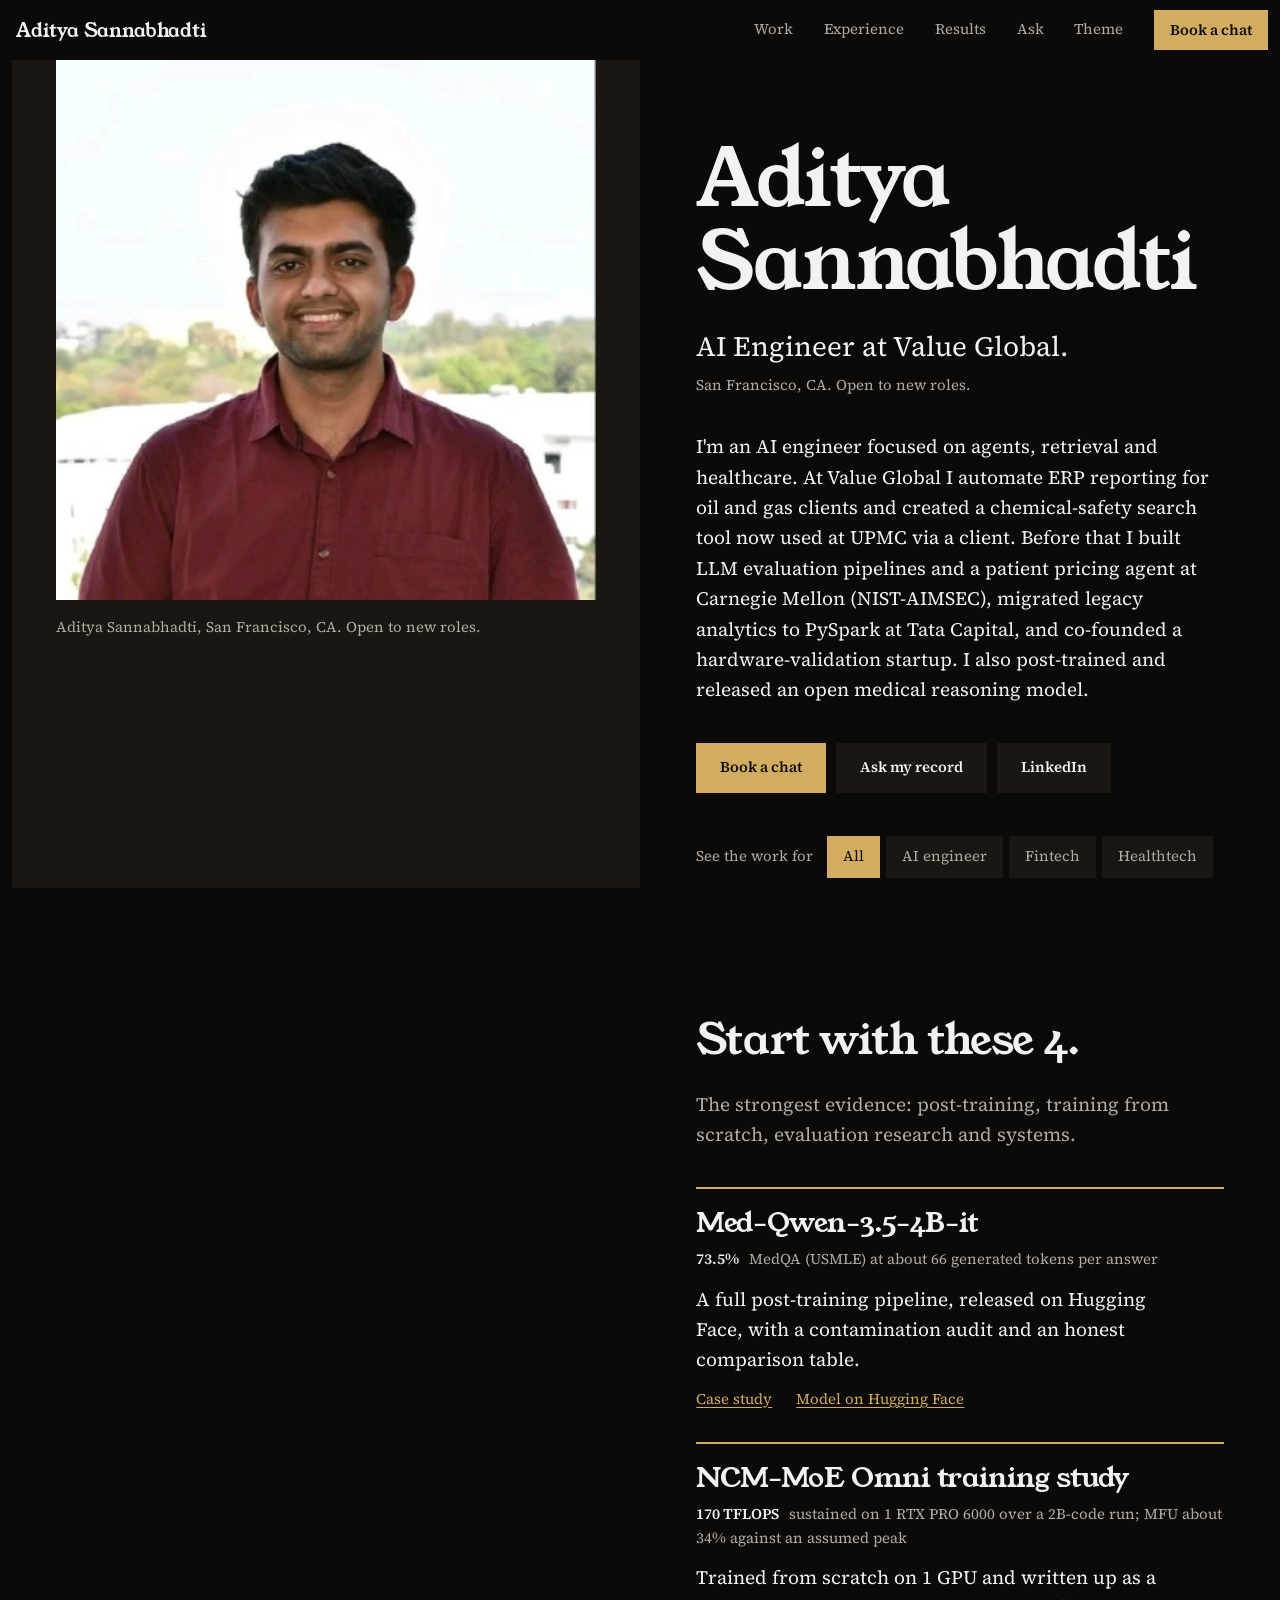
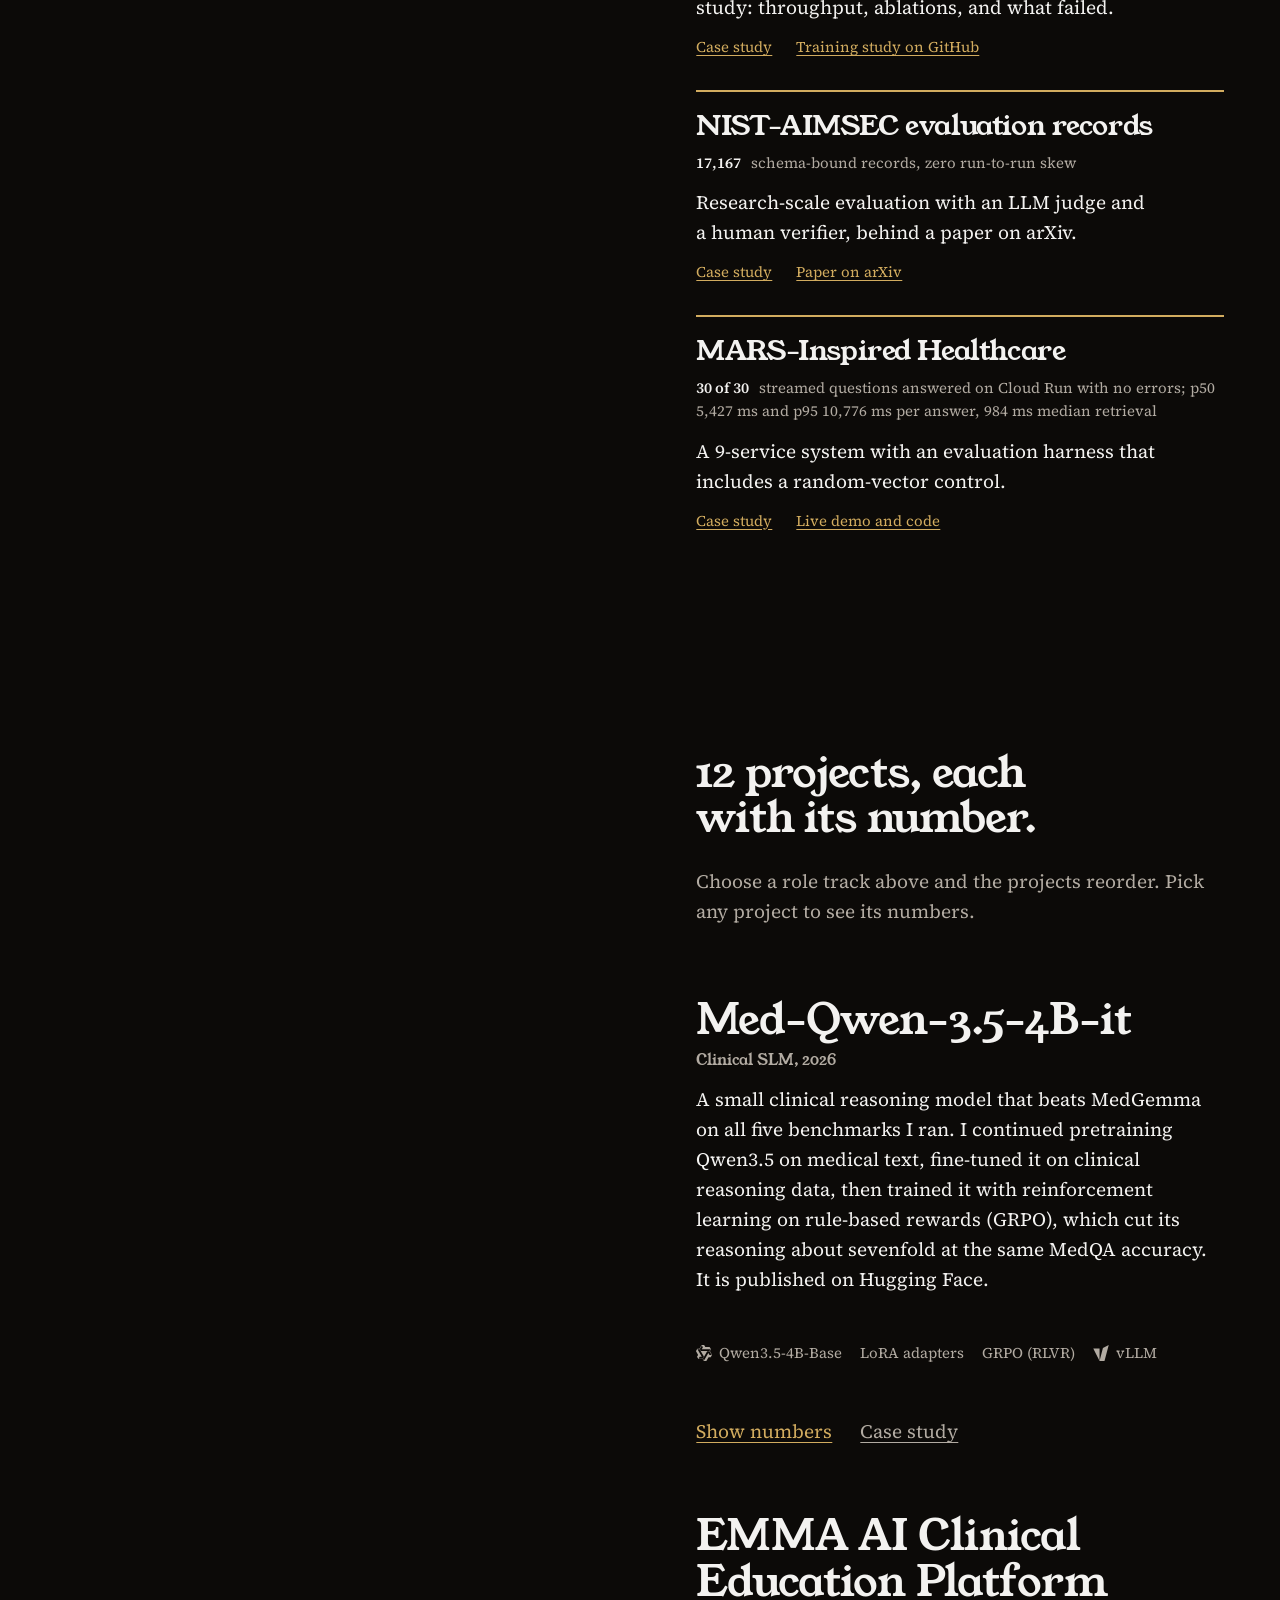
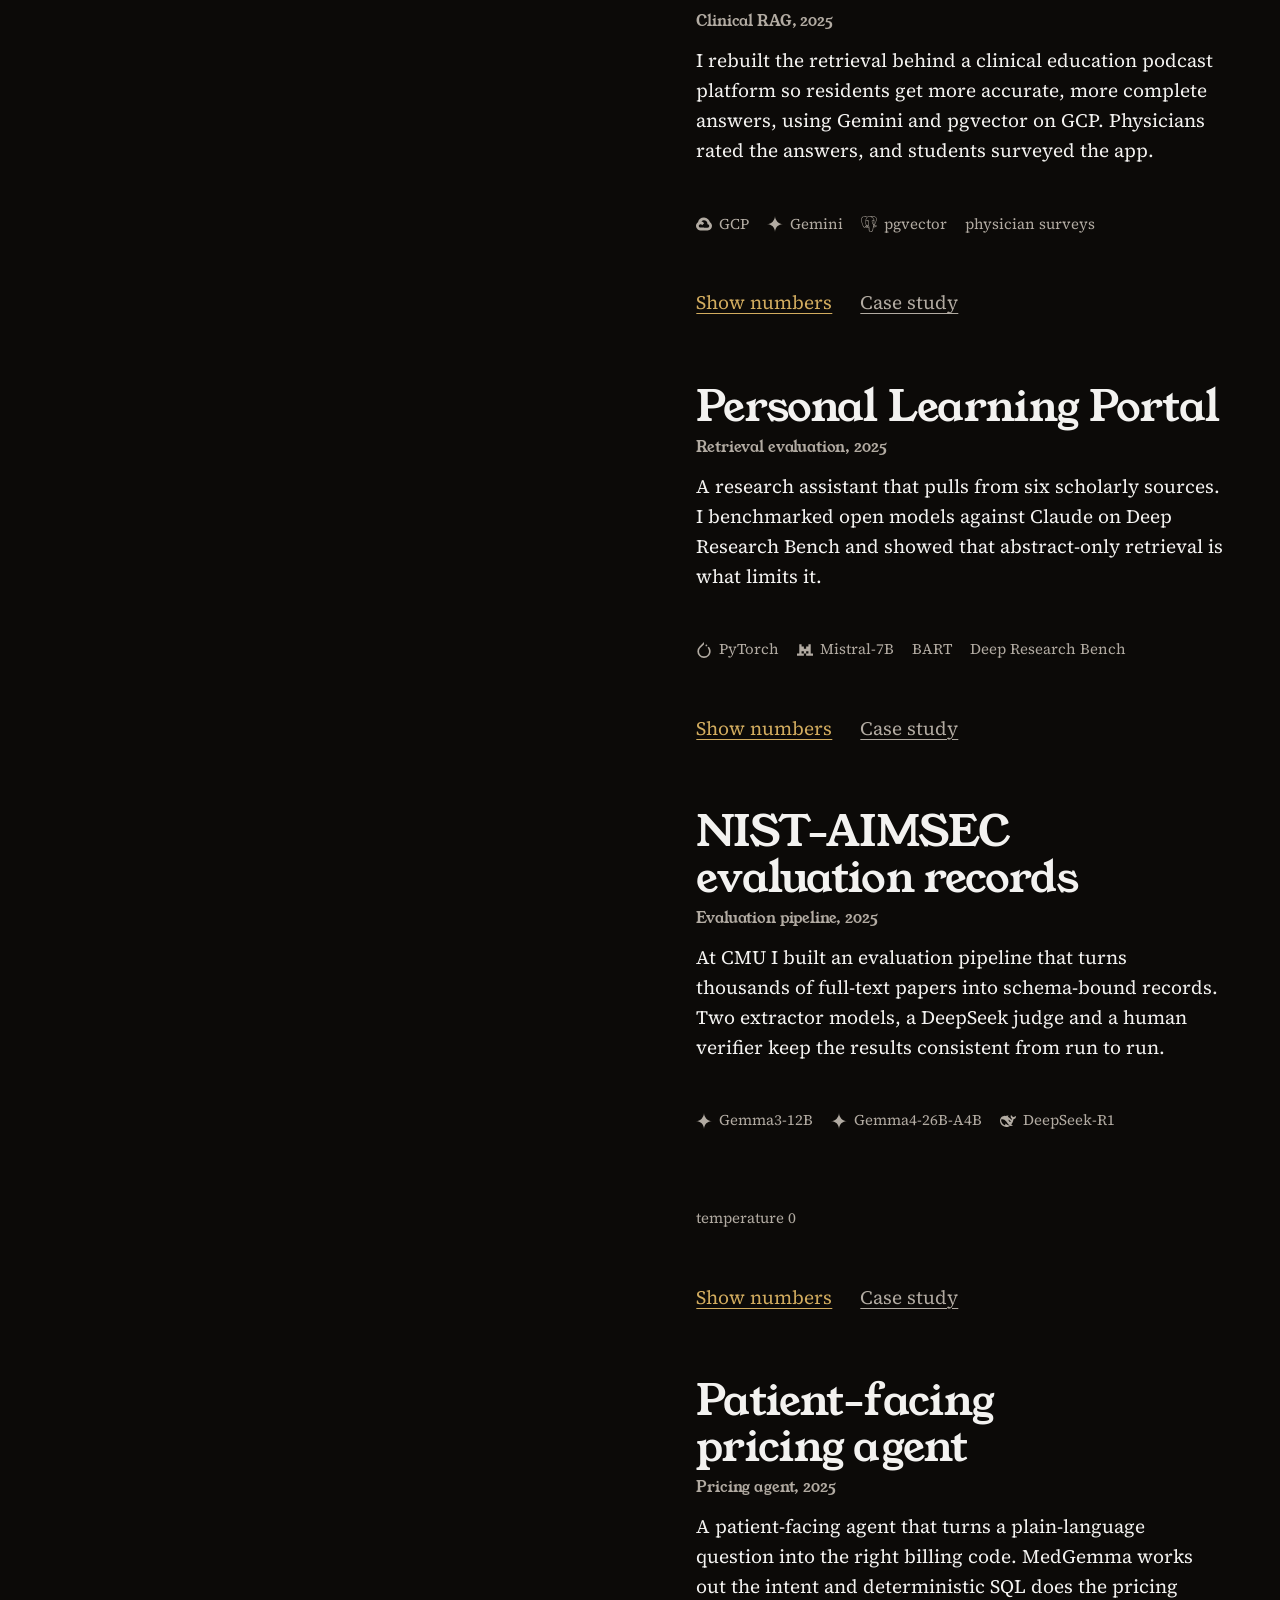
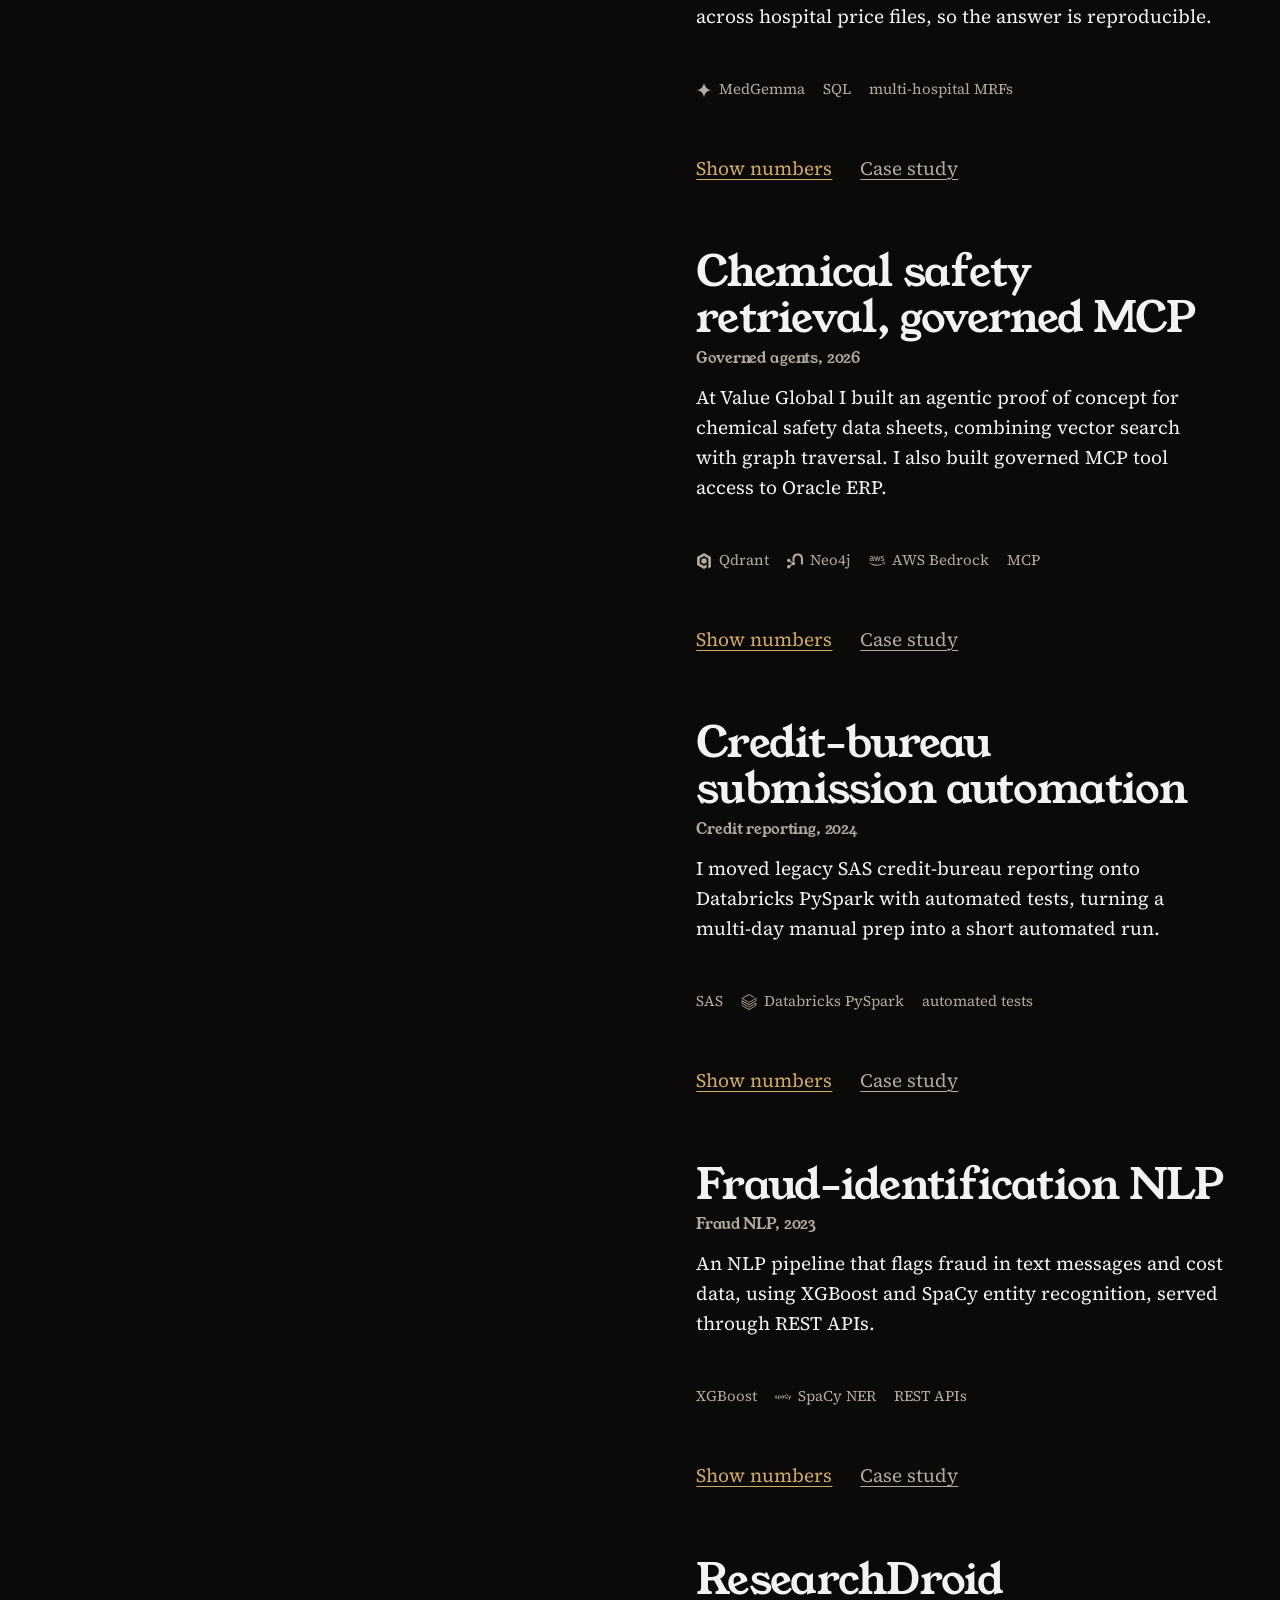
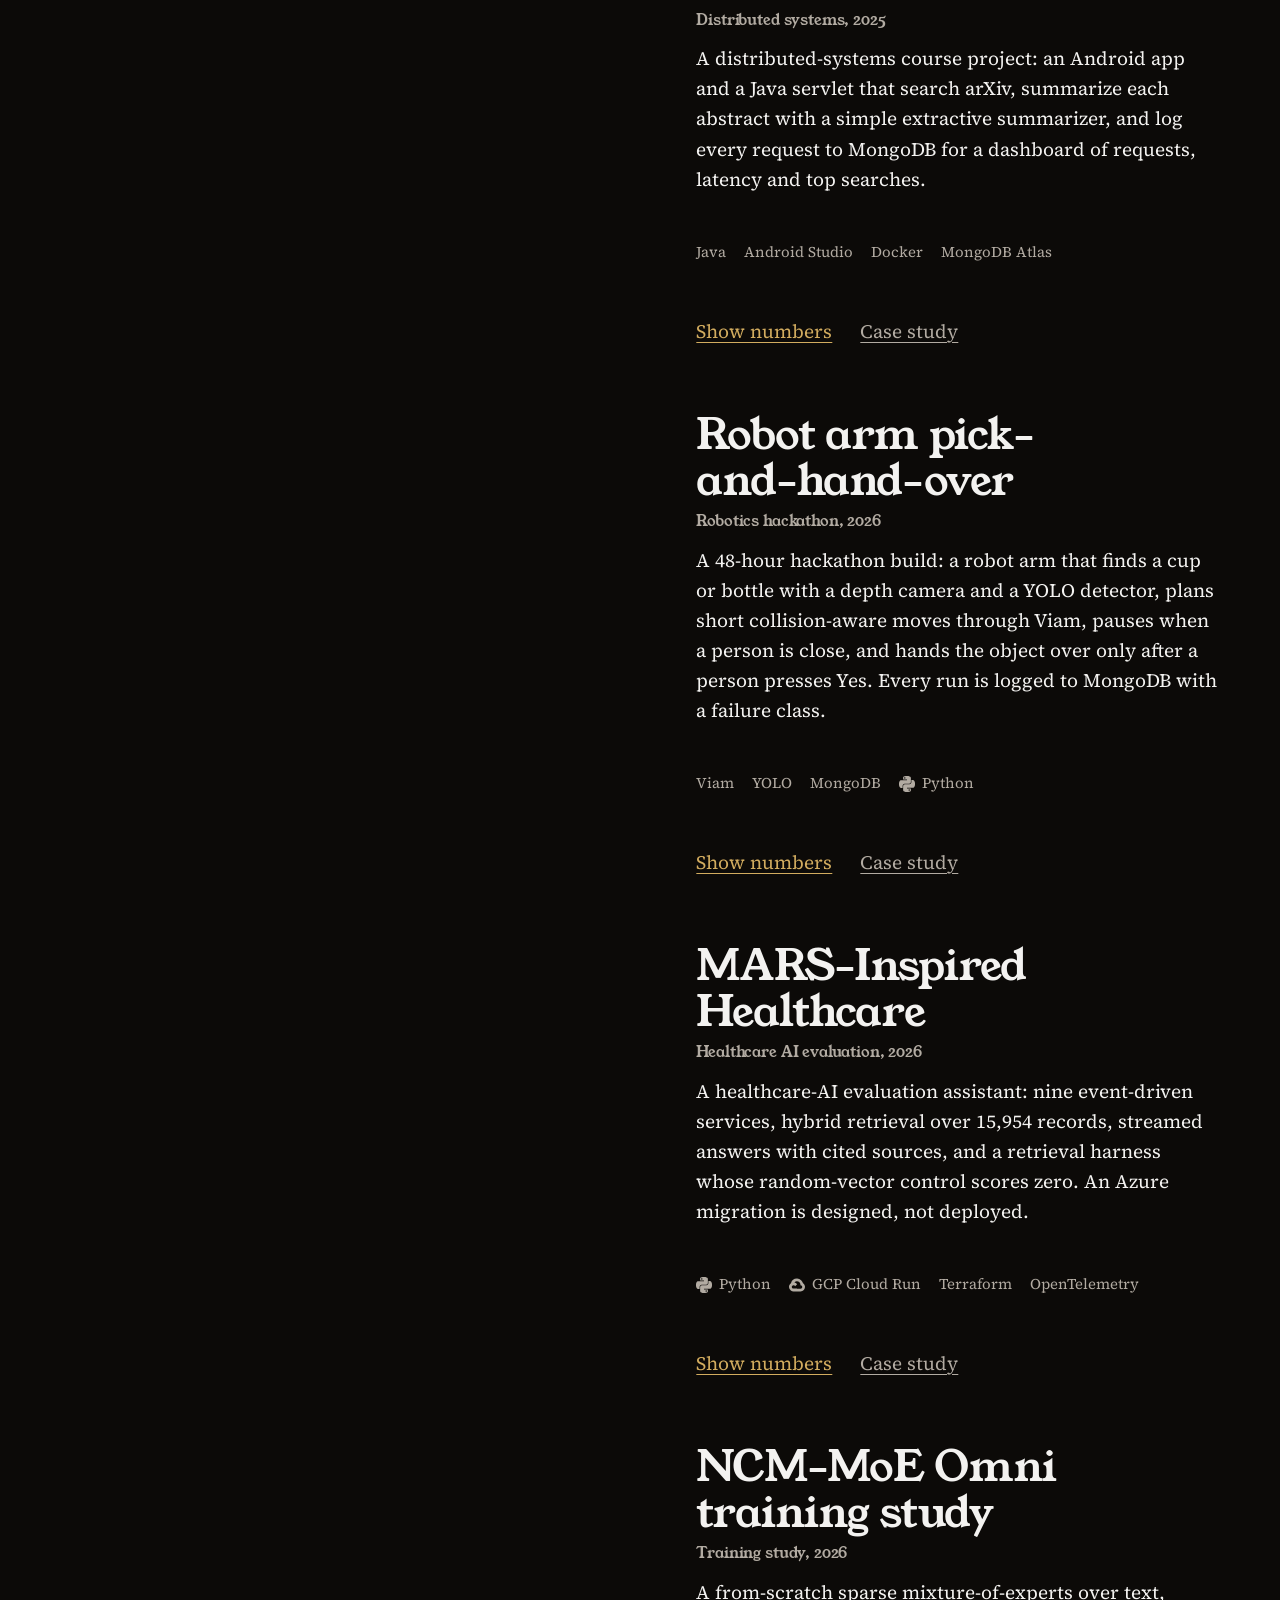
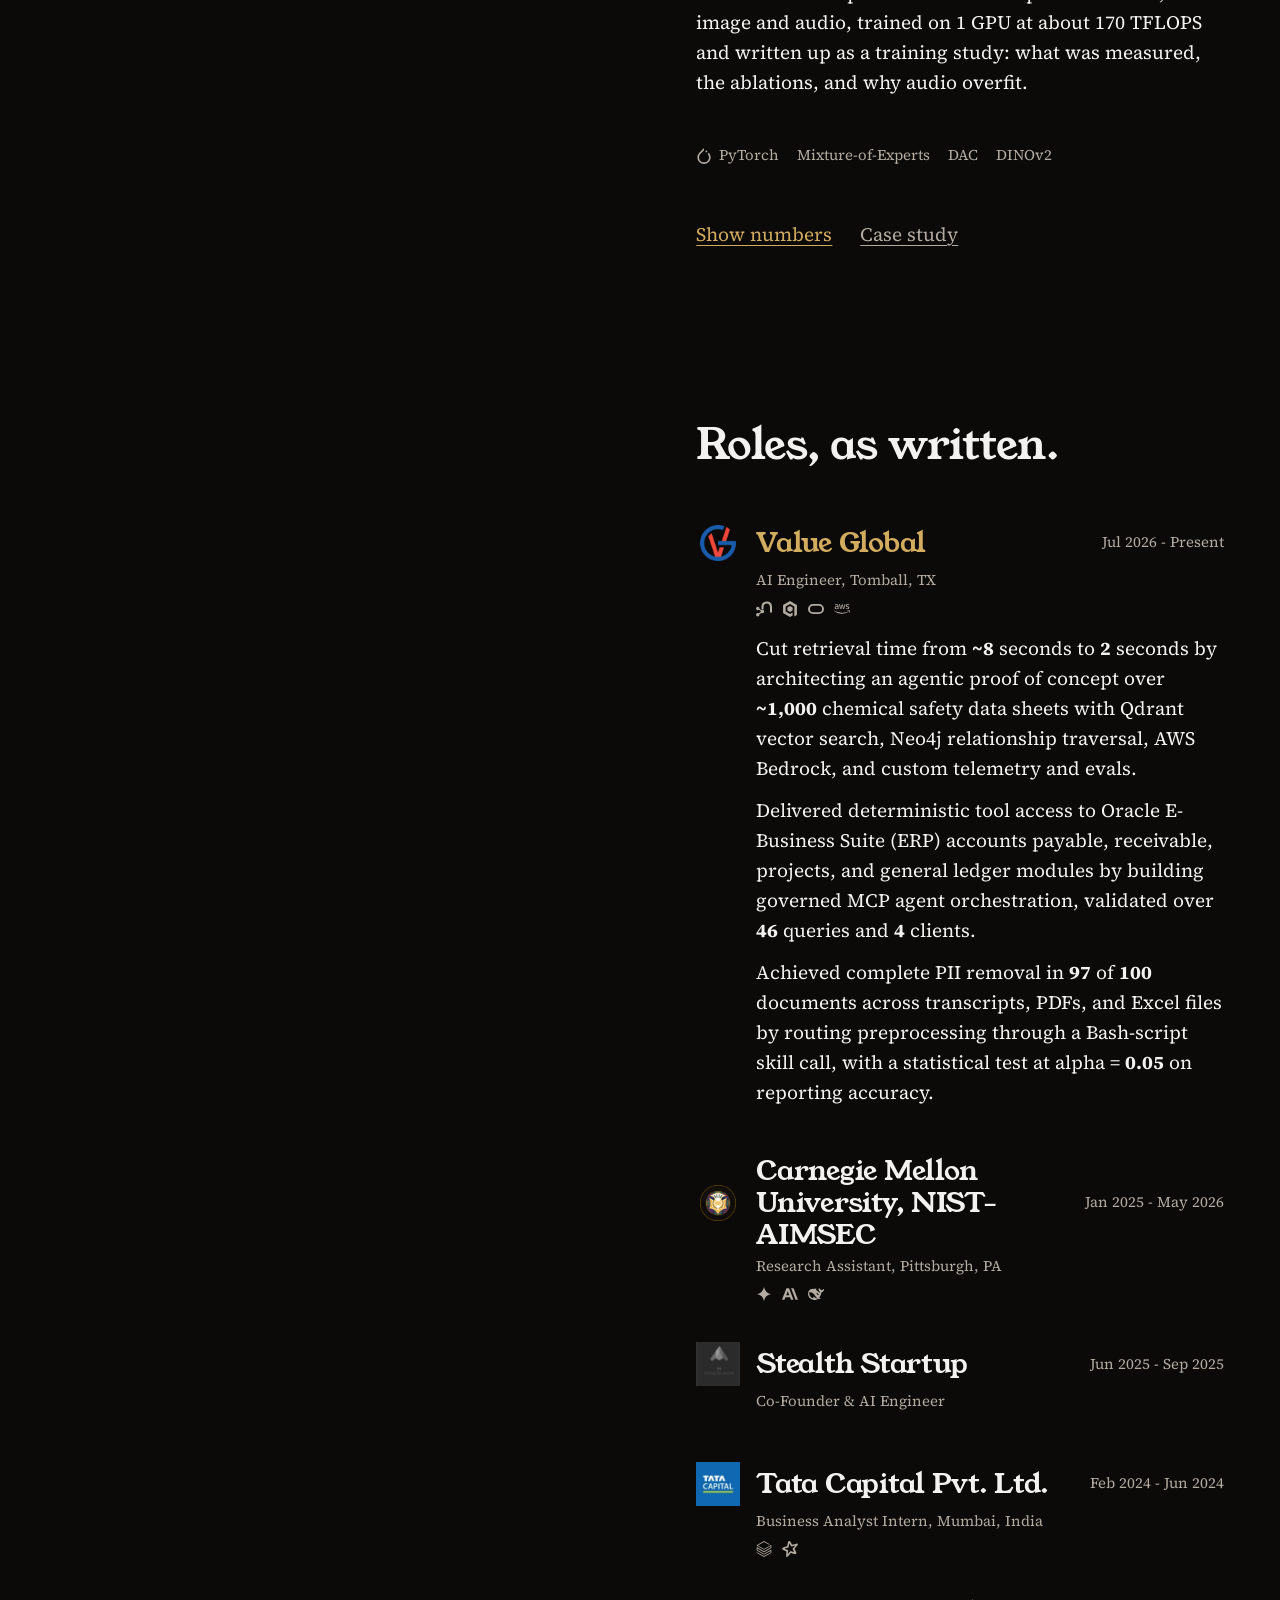
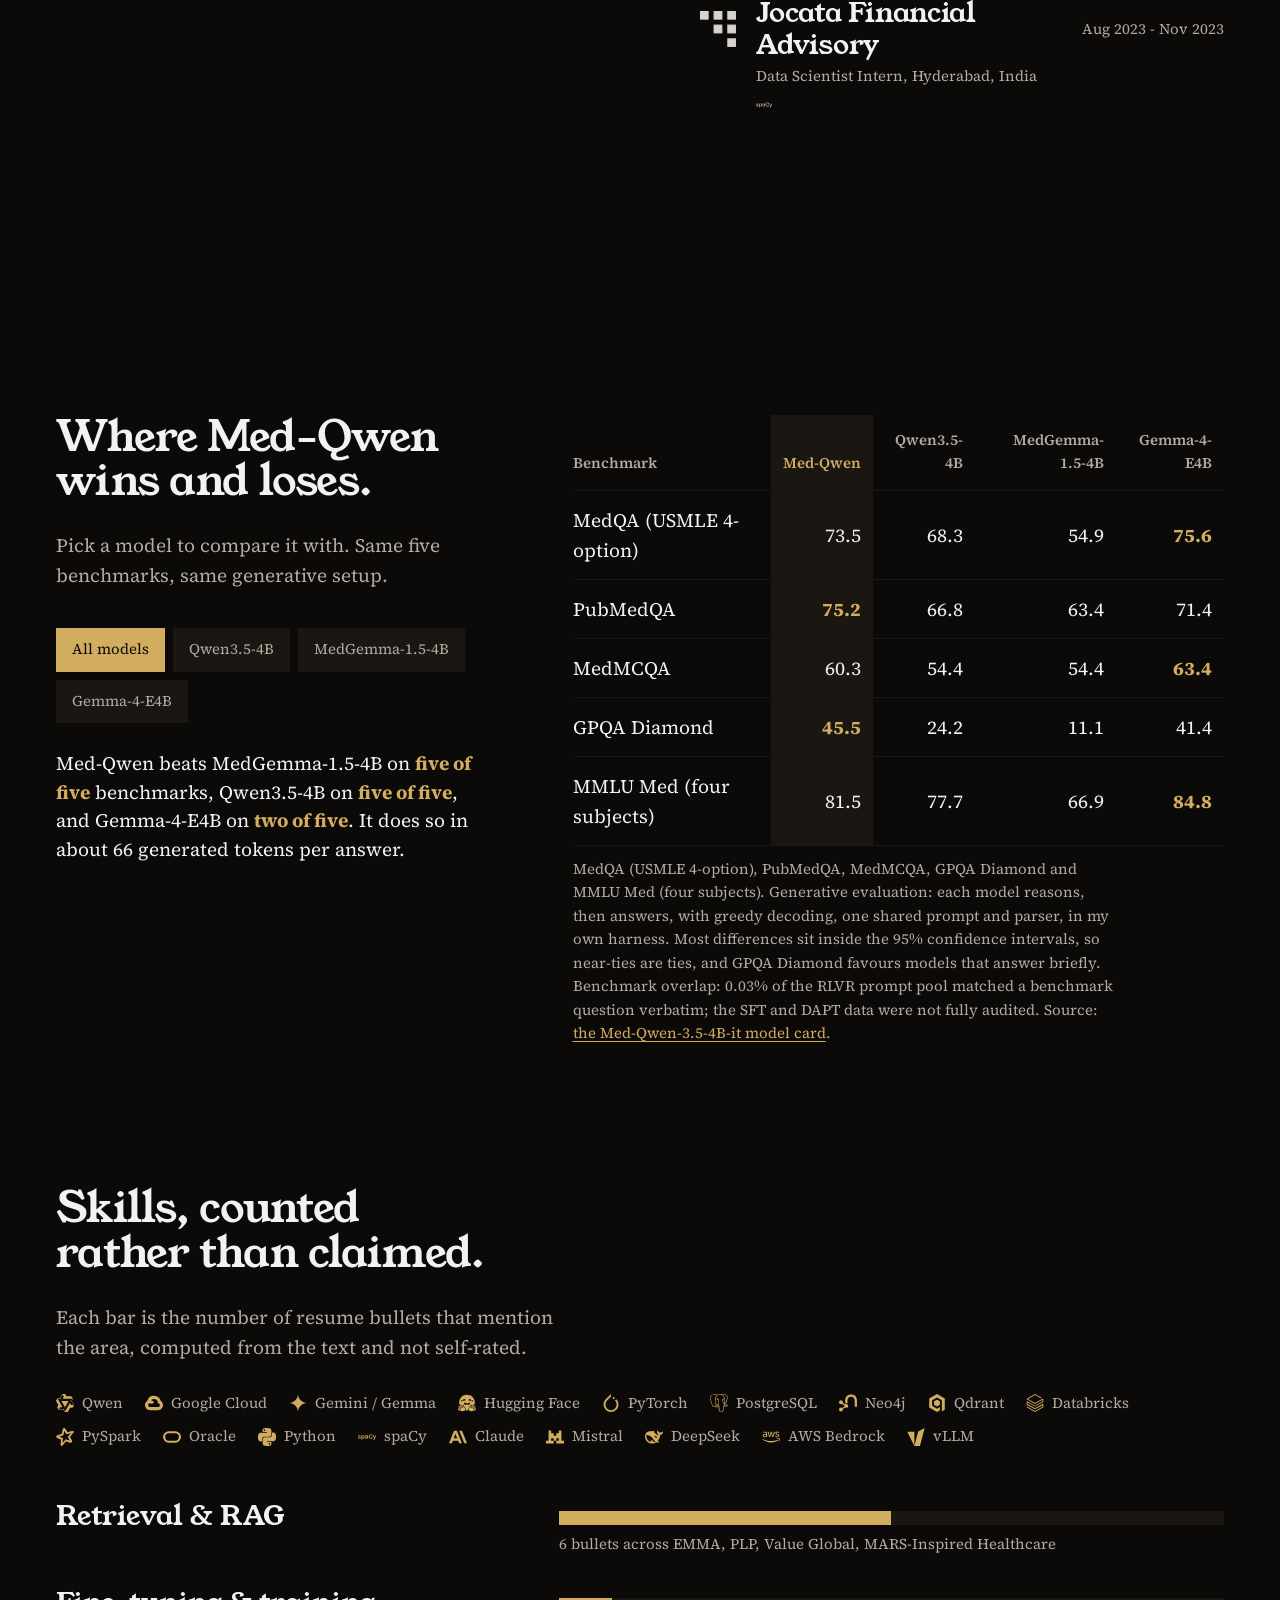
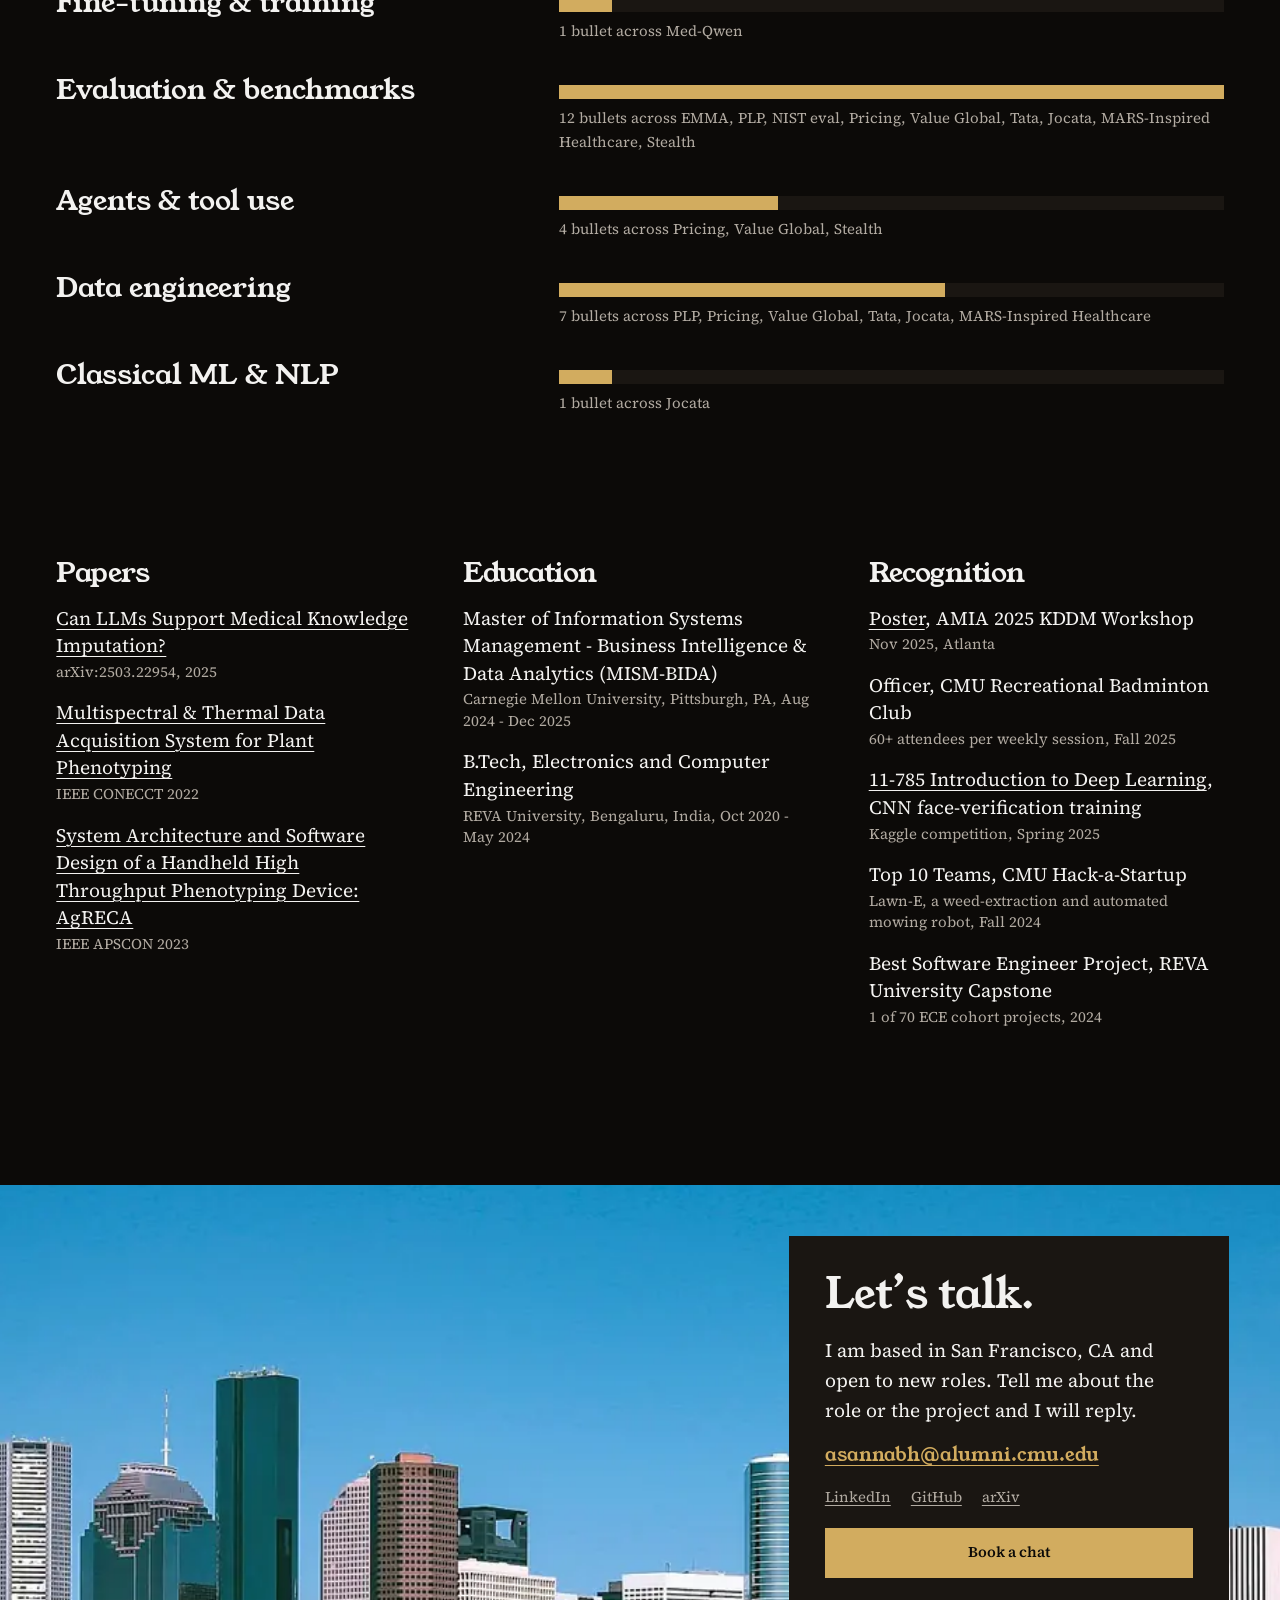
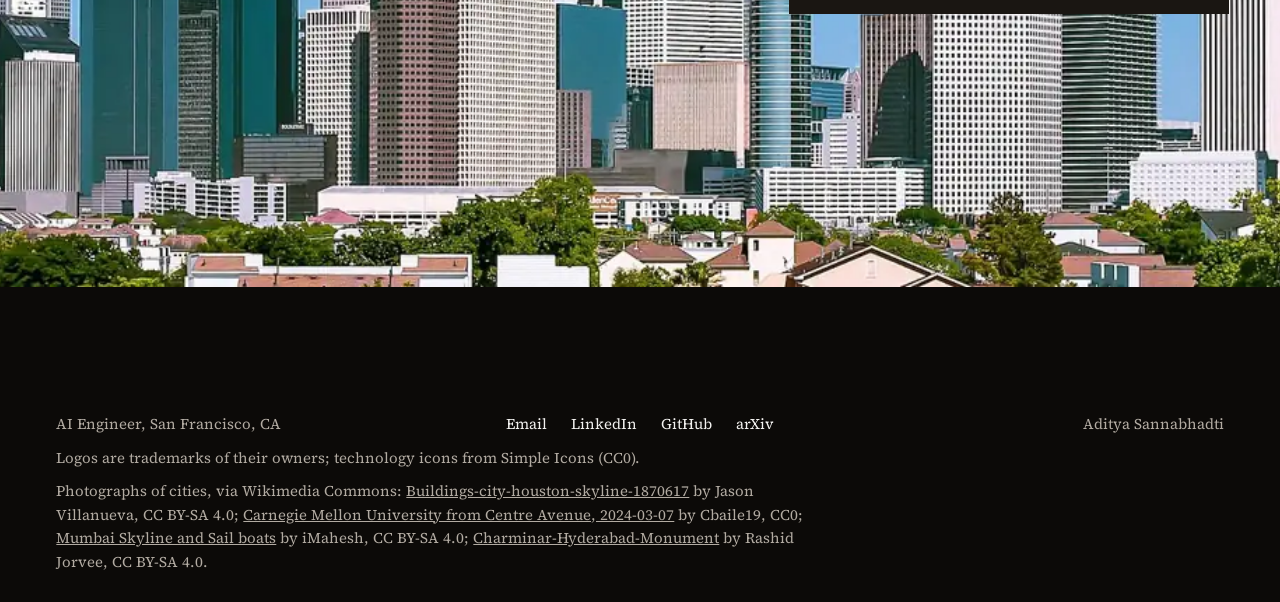
==== commit 35b3261d: "Value Global ERP agent: validated over 46 queries for 4 clients (was 30-40 / 3-4) Co-Authored-By: Cl" ====
--- a/docs/index.html
+++ b/docs/index.html
@@ -30,7 +30,7 @@
 <ol class="works" id="grid"><li data-n="01" data-tr="ai health" data-reveal><button class="wn" type="button" aria-controls="wf-01" aria-expanded="false"><span class="wt">Med-Qwen-3.5-4B-it</span><span class="wm">Clinical SLM, 2026</span></button><p class="wb">A small clinical reasoning model that beats MedGemma on all five benchmarks I ran. I continued pretraining Qwen3.5 on medical text, fine-tuned it on clinical reasoning data, then trained it with reinforcement learning on rule-based rewards (GRPO), which cut its reasoning about sevenfold at the same MedQA accuracy. It is published on Hugging Face.</p><ul class="chips"><li><span class="lg-i" title="Qwen"><svg class="ic" width="16" height="16" aria-hidden="true"><use href="icons.svg#i-qwen"/></svg></span>Qwen3.5-4B-Base</li><li>LoRA adapters</li><li>GRPO (RLVR)</li><li><span class="lg-i" title="vLLM"><svg class="ic" width="16" height="16" aria-hidden="true"><use href="icons.svg#i-vllm"/></svg></span>vLLM</li></ul><div class="wf" id="wf-01"><div class="big">73.5%</div><p class="note">MedQA (USMLE) at about 66 generated tokens per answer</p><div class="vs" role="group" aria-label="Med-Qwen wins out of five benchmarks, per comparison model"><span class="k">Wins out of 5 benchmarks</span><div class="vr"><span class="vn">MedGemma-1.5-4B</span><span class="cells" aria-hidden="true"><i class="w"></i><i class="w"></i><i class="w"></i><i class="w"></i><i class="w"></i></span><b>5/5</b></div><div class="vr"><span class="vn">Gemma-4-E4B</span><span class="cells" aria-hidden="true"><i class="l"></i><i class="w"></i><i class="l"></i><i class="w"></i><i class="l"></i></span><b>2/5</b></div><div class="vr"><span class="vn">Qwen3.5-4B</span><span class="cells" aria-hidden="true"><i class="w"></i><i class="w"></i><i class="w"></i><i class="w"></i><i class="w"></i></span><b>5/5</b></div></div><div class="rl"><svg class="ch" viewBox="0 0 560 138" role="img" aria-label="reasoning tokens per answer (MedQA): 456 (SFT) to 66 (RLVR)"><text class="t" x="0" y="14">reasoning tokens per answer (MedQA)</text><text class="l" x="0" y="46">before</text><rect class="tr" x="168" y="30" width="314" height="22"/><rect class="bar" x="168" y="30" width="314.0" height="22" style="--i:0"/><text class="v" x="492" y="46">456 (SFT)</text><text class="l hot" x="0" y="86">after</text><rect class="tr" x="168" y="70" width="314" height="22"/><rect class="bar hot" x="168" y="70" width="45.4" height="22" style="--i:1"/><text class="v" x="492" y="86">66 (RLVR)</text><text class="n" x="0" y="132">same MedQA accuracy: 73.2% SFT, 73.5% RLVR; my own evaluation harness</text></svg></div></div><div class="wa"><button class="show" type="button">Show numbers</button><a href="case-01.html">Case study</a></div></li><li data-n="02" data-tr="ai health" data-reveal><button class="wn" type="button" aria-controls="wf-02" aria-expanded="false"><span class="wt">EMMA AI Clinical Education Platform</span><span class="wm">Clinical RAG, 2025</span></button><p class="wb">I rebuilt the retrieval behind a clinical education podcast platform so residents get more accurate, more complete answers, using Gemini and pgvector on GCP. Physicians rated the answers, and students surveyed the app.</p><ul class="chips"><li><span class="lg-i" title="Google Cloud"><svg class="ic" width="16" height="16" aria-hidden="true"><use href="icons.svg#i-googlecloud"/></svg></span>GCP</li><li><span class="lg-i" title="Gemini / Gemma"><svg class="ic" width="16" height="16" aria-hidden="true"><use href="icons.svg#i-googlegemini"/></svg></span>Gemini</li><li><span class="lg-i" title="PostgreSQL"><svg class="ic" width="16" height="16" aria-hidden="true"><use href="icons.svg#i-postgresql"/></svg></span>pgvector</li><li>physician surveys</li></ul><div class="wf" id="wf-02"><div class="big">+25%</div><p class="note">physician-rated accuracy + completeness</p><div class="dw"><svg class="ch" viewBox="0 0 560 178" role="img" aria-label="EMMA evidence base"><text class="t" x="0" y="14">EMMA · evidence base</text><text class="l hot" x="0" y="46">students surveyed</text><rect class="tr" x="168" y="30" width="314" height="22"/><rect class="bar hot" x="168" y="30" width="301.4" height="22" style="--i:0"/><text class="v" x="492" y="46">48</text><text class="l" x="0" y="86">20 contexts</text><rect class="tr" x="168" y="70" width="314" height="22"/><rect class="bar" x="168" y="70" width="125.6" height="22" style="--i:1"/><text class="v" x="492" y="86">20</text><text class="l" x="0" y="126">physician surveys</text><rect class="tr" x="168" y="110" width="314" height="22"/><rect class="bar" x="168" y="110" width="12.6" height="22" style="--i:2"/><text class="v" x="492" y="126">2</text><text class="n" x="0" y="172">+25% comes from the two physician surveys</text></svg></div><div class="mw"><svg class="ch" viewBox="0 0 360 178" role="img" aria-label="EMMA evidence base"><text class="t" x="0" y="14">EMMA · evidence base</text><text class="l hot" x="0" y="46">students surveyed</text><rect class="tr" x="150" y="30" width="144" height="22"/><rect class="bar hot" x="150" y="30" width="138.2" height="22" style="--i:0"/><text class="v" x="304" y="46">48</text><text class="l" x="0" y="86">20 contexts</text><rect class="tr" x="150" y="70" width="144" height="22"/><rect class="bar" x="150" y="70" width="57.6" height="22" style="--i:1"/><text class="v" x="304" y="86">20</text><text class="l" x="0" y="126">physician surveys</text><rect class="tr" x="150" y="110" width="144" height="22"/><rect class="bar" x="150" y="110" width="5.8" height="22" style="--i:2"/><text class="v" x="304" y="126">2</text><text class="n" x="0" y="172">+25% comes from the two physician surveys</text></svg></div></div><div class="wa"><button class="show" type="button">Show numbers</button><a href="case-02.html">Case study</a></div></li><li data-n="03" data-tr="ai" data-reveal><button class="wn" type="button" aria-controls="wf-03" aria-expanded="false"><span class="wt">Personal Learning Portal</span><span class="wm">Retrieval evaluation, 2025</span></button><p class="wb">A research assistant that pulls from six scholarly sources. I benchmarked open models against Claude on Deep Research Bench and showed that abstract-only retrieval is what limits it.</p><ul class="chips"><li><span class="lg-i" title="PyTorch"><svg class="ic" width="16" height="16" aria-hidden="true"><use href="icons.svg#i-pytorch"/></svg></span>PyTorch</li><li><span class="lg-i" title="Mistral"><svg class="ic" width="16" height="16" aria-hidden="true"><use href="icons.svg#i-mistralai"/></svg></span>Mistral-7B</li><li>BART</li><li>Deep Research Bench</li></ul><div class="wf" id="wf-03"><div class="big">0.0668 vs 0.4201</div><p class="note">RACE: Mistral-7B vs Claude Sonnet 3.7</p><div class="dw"><svg class="ch" viewBox="0 0 560 138" role="img" aria-label="RACE · 15 Deep Research Bench queries"><text class="t" x="0" y="14">RACE · 15 Deep Research Bench queries</text><text class="l hot" x="0" y="46">Claude Sonnet 3.7</text><rect class="tr" x="168" y="30" width="314" height="22"/><rect class="bar hot" x="168" y="30" width="314.0" height="22" style="--i:0"/><text class="v" x="492" y="46">0.4201</text><text class="l" x="0" y="86">Mistral-7B + BART</text><rect class="tr" x="168" y="70" width="314" height="22"/><rect class="bar" x="168" y="70" width="49.9" height="22" style="--i:1"/><text class="v" x="492" y="86">0.0668</text><text class="n" x="0" y="132">abstract-only retrieval limited the pipeline</text></svg></div><div class="mw"><svg class="ch" viewBox="0 0 360 138" role="img" aria-label="RACE · 15 Deep Research Bench queries"><text class="t" x="0" y="14">RACE · 15 Deep Research Bench queries</text><text class="l hot" x="0" y="46">Claude Sonnet 3.7</text><rect class="tr" x="150" y="30" width="144" height="22"/><rect class="bar hot" x="150" y="30" width="144.0" height="22" style="--i:0"/><text class="v" x="304" y="46">0.4201</text><text class="l" x="0" y="86">Mistral-7B + BART</text><rect class="tr" x="150" y="70" width="144" height="22"/><rect class="bar" x="150" y="70" width="22.9" height="22" style="--i:1"/><text class="v" x="304" y="86">0.0668</text><text class="n" x="0" y="132">abstract-only retrieval limited the pipeline</text></svg></div></div><div class="wa"><button class="show" type="button">Show numbers</button><a href="case-03.html">Case study</a></div></li><li data-n="04" data-tr="ai health" data-reveal><button class="wn" type="button" aria-controls="wf-04" aria-expanded="false"><span class="wt">NIST-AIMSEC evaluation records</span><span class="wm">Evaluation pipeline, 2025</span></button><p class="wb">At CMU I built an evaluation pipeline that turns thousands of full-text papers into schema-bound records. Two extractor models, a DeepSeek judge and a human verifier keep the results consistent from run to run.</p><ul class="chips"><li><span class="lg-i" title="Gemini / Gemma"><svg class="ic" width="16" height="16" aria-hidden="true"><use href="icons.svg#i-googlegemini"/></svg></span>Gemma3-12B</li><li><span class="lg-i" title="Gemini / Gemma"><svg class="ic" width="16" height="16" aria-hidden="true"><use href="icons.svg#i-googlegemini"/></svg></span>Gemma4-26B-A4B</li><li><span class="lg-i" title="DeepSeek"><svg class="ic" width="16" height="16" aria-hidden="true"><use href="icons.svg#i-deepseek"/></svg></span>DeepSeek-R1</li><li>temperature 0</li></ul><div class="wf" id="wf-04"><div class="big">17,167</div><p class="note">schema-bound records, zero run-to-run skew</p><div class="dw"><svg class="ch" viewBox="0 0 560 178" role="img" aria-label="NIST-AIMSEC evaluation corpus"><text class="t" x="0" y="14">NIST-AIMSEC evaluation corpus</text><text class="l" x="0" y="46">inclusion list</text><rect class="tr" x="168" y="30" width="314" height="22"/><rect class="bar" x="168" y="30" width="314.0" height="22" style="--i:0"/><text class="v" x="492" y="46">28,023</text><text class="l hot" x="0" y="86">records</text><rect class="tr" x="168" y="70" width="314" height="22"/><rect class="bar hot" x="168" y="70" width="192.4" height="22" style="--i:1"/><text class="v" x="492" y="86">17,167</text><text class="l" x="0" y="126">full-text papers</text><rect class="tr" x="168" y="110" width="314" height="22"/><rect class="bar" x="168" y="110" width="178.7" height="22" style="--i:2"/><text class="v" x="492" y="126">15,944</text><text class="n" x="0" y="172">zero run-to-run skew over 10 repeats</text></svg></div><div class="mw"><svg class="ch" viewBox="0 0 360 178" role="img" aria-label="NIST-AIMSEC evaluation corpus"><text class="t" x="0" y="14">NIST-AIMSEC evaluation corpus</text><text class="l" x="0" y="46">inclusion list</text><rect class="tr" x="150" y="30" width="144" height="22"/><rect class="bar" x="150" y="30" width="144.0" height="22" style="--i:0"/><text class="v" x="304" y="46">28,023</text><text class="l hot" x="0" y="86">records</text><rect class="tr" x="150" y="70" width="144" height="22"/><rect class="bar hot" x="150" y="70" width="88.2" height="22" style="--i:1"/><text class="v" x="304" y="86">17,167</text><text class="l" x="0" y="126">full-text papers</text><rect class="tr" x="150" y="110" width="144" height="22"/><rect class="bar" x="150" y="110" width="81.9" height="22" style="--i:2"/><text class="v" x="304" y="126">15,944</text><text class="n" x="0" y="172">zero run-to-run skew over 10 repeats</text></svg></div></div><div class="wa"><button class="show" type="button">Show numbers</button><a href="case-04.html">Case study</a></div></li><li data-n="05" data-tr="ai health" data-reveal><button class="wn" type="button" aria-controls="wf-05" aria-expanded="false"><span class="wt">Patient-facing pricing agent</span><span class="wm">Pricing agent, 2025</span></button><p class="wb">A patient-facing agent that turns a plain-language question into the right billing code. MedGemma works out the intent and deterministic SQL does the pricing across hospital price files, so the answer is reproducible.</p><ul class="chips"><li><span class="lg-i" title="Gemini / Gemma"><svg class="ic" width="16" height="16" aria-hidden="true"><use href="icons.svg#i-googlegemini"/></svg></span>MedGemma</li><li>SQL</li><li>multi-hospital MRFs</li></ul><div class="wf" id="wf-05"><div class="big">82% → 91%</div><p class="note">CPT/HCPCS selection over 465 synthetic queries</p><div class="dw"><svg class="ch" viewBox="0 0 560 138" role="img" aria-label="CPT/HCPCS code selection (%): 82% to 91%"><text class="t" x="0" y="14">CPT/HCPCS code selection (%)</text><text class="l" x="0" y="46">before</text><rect class="tr" x="168" y="30" width="314" height="22"/><rect class="bar" x="168" y="30" width="257.5" height="22" style="--i:0"/><text class="v" x="492" y="46">82%</text><text class="l hot" x="0" y="86">after</text><rect class="tr" x="168" y="70" width="314" height="22"/><rect class="bar hot" x="168" y="70" width="285.7" height="22" style="--i:1"/><text class="v" x="492" y="86">91%</text><text class="n" x="0" y="132">465 synthetic queries</text></svg></div><div class="mw"><svg class="ch" viewBox="0 0 360 138" role="img" aria-label="CPT/HCPCS code selection (%): 82% to 91%"><text class="t" x="0" y="14">CPT/HCPCS code selection (%)</text><text class="l" x="0" y="46">before</text><rect class="tr" x="150" y="30" width="144" height="22"/><rect class="bar" x="150" y="30" width="118.1" height="22" style="--i:0"/><text class="v" x="304" y="46">82%</text><text class="l hot" x="0" y="86">after</text><rect class="tr" x="150" y="70" width="144" height="22"/><rect class="bar hot" x="150" y="70" width="131.0" height="22" style="--i:1"/><text class="v" x="304" y="86">91%</text><text class="n" x="0" y="132">465 synthetic queries</text></svg></div></div><div class="wa"><button class="show" type="button">Show numbers</button><a href="case-05.html">Case study</a></div></li><li data-n="06" data-tr="ai" data-reveal><button class="wn" type="button" aria-controls="wf-06" aria-expanded="false"><span class="wt">Chemical safety retrieval, governed MCP</span><span class="wm">Governed agents, 2026</span></button><p class="wb">At Value Global I built an agentic proof of concept for chemical safety data sheets, combining vector search with graph traversal. I also built governed MCP tool access to Oracle ERP.</p><ul class="chips"><li><span class="lg-i" title="Qdrant"><svg class="ic" width="16" height="16" aria-hidden="true"><use href="icons.svg#i-qdrant"/></svg></span>Qdrant</li><li><span class="lg-i" title="Neo4j"><svg class="ic" width="16" height="16" aria-hidden="true"><use href="icons.svg#i-neo4j"/></svg></span>Neo4j</li><li><span class="lg-i" title="AWS Bedrock"><svg class="ic" width="16" height="16" aria-hidden="true"><use href="icons.svg#i-amazonwebservices"/></svg></span>AWS Bedrock</li><li>MCP</li></ul><div class="wf" id="wf-06"><div class="big">~8s → 2s</div><p class="note">over ~1,000 safety data sheets; PII removed in 97/100 documents</p><div class="dw"><svg class="ch" viewBox="0 0 560 138" role="img" aria-label="retrieval time (seconds): ~8 s to 2 s"><text class="t" x="0" y="14">retrieval time (seconds)</text><text class="l" x="0" y="46">before</text><rect class="tr" x="168" y="30" width="314" height="22"/><rect class="bar" x="168" y="30" width="314.0" height="22" style="--i:0"/><text class="v" x="492" y="46">~8 s</text><text class="l hot" x="0" y="86">after</text><rect class="tr" x="168" y="70" width="314" height="22"/><rect class="bar hot" x="168" y="70" width="78.5" height="22" style="--i:1"/><text class="v" x="492" y="86">2 s</text><text class="n" x="0" y="132">~1,000 chemical safety data sheets</text></svg></div><div class="mw"><svg class="ch" viewBox="0 0 360 138" role="img" aria-label="retrieval time (seconds): ~8 s to 2 s"><text class="t" x="0" y="14">retrieval time (seconds)</text><text class="l" x="0" y="46">before</text><rect class="tr" x="150" y="30" width="144" height="22"/><rect class="bar" x="150" y="30" width="144.0" height="22" style="--i:0"/><text class="v" x="304" y="46">~8 s</text><text class="l hot" x="0" y="86">after</text><rect class="tr" x="150" y="70" width="144" height="22"/><rect class="bar hot" x="150" y="70" width="36.0" height="22" style="--i:1"/><text class="v" x="304" y="86">2 s</text><text class="n" x="0" y="132">~1,000 chemical safety data sheets</text></svg></div></div><div class="wa"><button class="show" type="button">Show numbers</button><a href="case-06.html">Case study</a></div></li><li data-n="07" data-tr="fintech" data-reveal><button class="wn" type="button" aria-controls="wf-07" aria-expanded="false"><span class="wt">Credit-bureau submission automation</span><span class="wm">Credit reporting, 2024</span></button><p class="wb">I moved legacy SAS credit-bureau reporting onto Databricks PySpark with automated tests, turning a multi-day manual prep into a short automated run.</p><ul class="chips"><li>SAS</li><li><span class="lg-i" title="Databricks"><svg class="ic" width="16" height="16" aria-hidden="true"><use href="icons.svg#i-databricks"/></svg></span>Databricks PySpark</li><li>automated tests</li></ul><div class="wf" id="wf-07"><div class="big">3 days → 2 hours</div><p class="note">credit-bureau submission prep</p><div class="dw"><svg class="ch" viewBox="0 0 560 138" role="img" aria-label="credit-bureau submission prep (hours): 3 days to 2 hours"><text class="t" x="0" y="14">credit-bureau submission prep (hours)</text><text class="l" x="0" y="46">before</text><rect class="tr" x="168" y="30" width="314" height="22"/><rect class="bar" x="168" y="30" width="314.0" height="22" style="--i:0"/><text class="v" x="492" y="46">3 days</text><text class="l hot" x="0" y="86">after</text><rect class="tr" x="168" y="70" width="314" height="22"/><rect class="bar hot" x="168" y="70" width="8.7" height="22" style="--i:1"/><text class="v" x="492" y="86">2 hours</text><text class="n" x="0" y="132">3 days drawn as 72 hours, to scale</text></svg></div><div class="mw"><svg class="ch" viewBox="0 0 360 138" role="img" aria-label="credit-bureau submission prep (hours): 3 days to 2 hours"><text class="t" x="0" y="14">credit-bureau submission prep (hours)</text><text class="l" x="0" y="46">before</text><rect class="tr" x="150" y="30" width="144" height="22"/><rect class="bar" x="150" y="30" width="144.0" height="22" style="--i:0"/><text class="v" x="304" y="46">3 days</text><text class="l hot" x="0" y="86">after</text><rect class="tr" x="150" y="70" width="144" height="22"/><rect class="bar hot" x="150" y="70" width="4.0" height="22" style="--i:1"/><text class="v" x="304" y="86">2 hours</text><text class="n" x="0" y="132">3 days drawn as 72 hours, to scale</text></svg></div></div><div class="wa"><button class="show" type="button">Show numbers</button><a href="case-07.html">Case study</a></div></li><li data-n="08" data-tr="fintech ai" data-reveal><button class="wn" type="button" aria-controls="wf-08" aria-expanded="false"><span class="wt">Fraud-identification NLP</span><span class="wm">Fraud NLP, 2023</span></button><p class="wb">An NLP pipeline that flags fraud in text messages and cost data, using XGBoost and SpaCy entity recognition, served through REST APIs.</p><ul class="chips"><li>XGBoost</li><li><span class="lg-i" title="spaCy"><svg class="ic" width="16" height="16" aria-hidden="true"><use href="icons.svg#i-spacy"/></svg></span>SpaCy NER</li><li>REST APIs</li></ul><div class="wf" id="wf-08"><div class="big">0.86</div><p class="note">fraud identification F1</p><div class="dw"><svg class="ch" viewBox="0 0 560 98" role="img" aria-label="fraud identification · F1"><text class="t" x="0" y="14">fraud identification · F1</text><text class="l hot" x="0" y="46">F1</text><rect class="tr" x="168" y="30" width="314" height="22"/><rect class="bar hot" x="168" y="30" width="270.0" height="22" style="--i:0"/><text class="v" x="492" y="46">0.86</text><text class="n" x="0" y="92">scale 0 to 1</text></svg></div><div class="mw"><svg class="ch" viewBox="0 0 360 98" role="img" aria-label="fraud identification · F1"><text class="t" x="0" y="14">fraud identification · F1</text><text class="l hot" x="0" y="46">F1</text><rect class="tr" x="150" y="30" width="144" height="22"/><rect class="bar hot" x="150" y="30" width="123.8" height="22" style="--i:0"/><text class="v" x="304" y="46">0.86</text><text class="n" x="0" y="92">scale 0 to 1</text></svg></div></div><div class="wa"><button class="show" type="button">Show numbers</button><a href="case-08.html">Case study</a></div></li><li data-n="09" data-tr="ai" data-reveal><button class="wn" type="button" aria-controls="wf-09" aria-expanded="false"><span class="wt">ResearchDroid</span><span class="wm">Distributed systems, 2025</span></button><p class="wb">A distributed-systems course project: an Android app and a Java servlet that search arXiv, summarize each abstract with a simple extractive summarizer, and log every request to MongoDB for a dashboard of requests, latency and top searches.</p><ul class="chips"><li>Java</li><li>Android Studio</li><li>Docker</li><li>MongoDB Atlas</li></ul><div class="wf" id="wf-09"><div class="big">3 tiers</div><p class="note">Android client, Java servlet on Tomcat, MongoDB Atlas, with the arXiv API behind it</p><div class="dw"><svg class="ch" viewBox="0 0 560 178" role="img" aria-label="ResearchDroid per-request figures"><text class="t" x="0" y="14">ResearchDroid · per request</text><text class="l hot" x="0" y="46">fields logged per request</text><rect class="tr" x="168" y="30" width="314" height="22"/><rect class="bar hot" x="168" y="30" width="219.8" height="22" style="--i:0"/><text class="v" x="492" y="46">7</text><text class="l" x="0" y="86">papers per search</text><rect class="tr" x="168" y="70" width="314" height="22"/><rect class="bar" x="168" y="70" width="157.0" height="22" style="--i:1"/><text class="v" x="492" y="86">5</text><text class="l" x="0" y="126">summary sentences per paper</text><rect class="tr" x="168" y="110" width="314" height="22"/><rect class="bar" x="168" y="110" width="62.8" height="22" style="--i:2"/><text class="v" x="492" y="126">2</text><text class="n" x="0" y="172">every request is logged and shown on a dashboard</text></svg></div><div class="mw"><svg class="ch" viewBox="0 0 360 178" role="img" aria-label="ResearchDroid per-request figures"><text class="t" x="0" y="14">ResearchDroid · per request</text><text class="l hot" x="0" y="46">fields logged per request</text><rect class="tr" x="150" y="30" width="144" height="22"/><rect class="bar hot" x="150" y="30" width="100.8" height="22" style="--i:0"/><text class="v" x="304" y="46">7</text><text class="l" x="0" y="86">papers per search</text><rect class="tr" x="150" y="70" width="144" height="22"/><rect class="bar" x="150" y="70" width="72.0" height="22" style="--i:1"/><text class="v" x="304" y="86">5</text><text class="l" x="0" y="126">summary sentences per paper</text><rect class="tr" x="150" y="110" width="144" height="22"/><rect class="bar" x="150" y="110" width="28.8" height="22" style="--i:2"/><text class="v" x="304" y="126">2</text><text class="n" x="0" y="172">every request is logged and shown on a dashboard</text></svg></div></div><div class="wa"><button class="show" type="button">Show numbers</button><a href="case-09.html">Case study</a></div></li><li data-n="10" data-tr="ai" data-reveal><button class="wn" type="button" aria-controls="wf-10" aria-expanded="false"><span class="wt">Robot arm pick-and-hand-over</span><span class="wm">Robotics hackathon, 2026</span></button><p class="wb">A 48-hour hackathon build: a robot arm that finds a cup or bottle with a depth camera and a YOLO detector, plans short collision-aware moves through Viam, pauses when a person is close, and hands the object over only after a person presses Yes. Every run is logged to MongoDB with a failure class.</p><ul class="chips"><li>Viam</li><li>YOLO</li><li>MongoDB</li><li><span class="lg-i" title="Python"><svg class="ic" width="16" height="16" aria-hidden="true"><use href="icons.svg#i-python"/></svg></span>Python</li></ul><div class="wf" id="wf-10"><div class="big">9 of 24</div><p class="note">logged live runs lifted the object, mostly tuning runs on the last day</p><div class="dw"><svg class="ch" viewBox="0 0 560 218" role="img" aria-label="Robot arm logged runs by outcome"><text class="t" x="0" y="14">24 logged live runs · outcome</text><text class="l hot" x="0" y="46">lifted the object</text><rect class="tr" x="168" y="30" width="314" height="22"/><rect class="bar hot" x="168" y="30" width="235.5" height="22" style="--i:0"/><text class="v" x="492" y="46">9</text><text class="l" x="0" y="86">stopped by the operator</text><rect class="tr" x="168" y="70" width="314" height="22"/><rect class="bar" x="168" y="70" width="235.5" height="22" style="--i:1"/><text class="v" x="492" y="86">9</text><text class="l" x="0" y="126">other failures</text><rect class="tr" x="168" y="110" width="314" height="22"/><rect class="bar" x="168" y="110" width="78.5" height="22" style="--i:2"/><text class="v" x="492" y="126">3</text><text class="l" x="0" y="166">errors</text><rect class="tr" x="168" y="150" width="314" height="22"/><rect class="bar" x="168" y="150" width="78.5" height="22" style="--i:3"/><text class="v" x="492" y="166">3</text><text class="n" x="0" y="212">mostly tuning runs on the last day, not a benchmark</text></svg></div><div class="mw"><svg class="ch" viewBox="0 0 360 218" role="img" aria-label="Robot arm logged runs by outcome"><text class="t" x="0" y="14">24 logged live runs · outcome</text><text class="l hot" x="0" y="46">lifted the object</text><rect class="tr" x="150" y="30" width="144" height="22"/><rect class="bar hot" x="150" y="30" width="108.0" height="22" style="--i:0"/><text class="v" x="304" y="46">9</text><text class="l" x="0" y="86">stopped by the operator</text><rect class="tr" x="150" y="70" width="144" height="22"/><rect class="bar" x="150" y="70" width="108.0" height="22" style="--i:1"/><text class="v" x="304" y="86">9</text><text class="l" x="0" y="126">other failures</text><rect class="tr" x="150" y="110" width="144" height="22"/><rect class="bar" x="150" y="110" width="36.0" height="22" style="--i:2"/><text class="v" x="304" y="126">3</text><text class="l" x="0" y="166">errors</text><rect class="tr" x="150" y="150" width="144" height="22"/><rect class="bar" x="150" y="150" width="36.0" height="22" style="--i:3"/><text class="v" x="304" y="166">3</text><text class="n" x="0" y="212">mostly tuning runs on the last day, not a benchmark</text></svg></div></div><div class="wa"><button class="show" type="button">Show numbers</button><a href="case-10.html">Case study</a></div></li><li data-n="11" data-tr="ai health" data-reveal><button class="wn" type="button" aria-controls="wf-11" aria-expanded="false"><span class="wt">MARS-Inspired Healthcare</span><span class="wm">Healthcare AI evaluation, 2026</span></button><p class="wb">A healthcare-AI evaluation assistant: nine event-driven services, hybrid retrieval over 15,954 records, streamed answers with cited sources, and a retrieval harness whose random-vector control scores zero. An Azure migration is designed, not deployed.</p><ul class="chips"><li><span class="lg-i" title="Python"><svg class="ic" width="16" height="16" aria-hidden="true"><use href="icons.svg#i-python"/></svg></span>Python</li><li><span class="lg-i" title="Google Cloud"><svg class="ic" width="16" height="16" aria-hidden="true"><use href="icons.svg#i-googlecloud"/></svg></span>GCP Cloud Run</li><li>Terraform</li><li>OpenTelemetry</li></ul><div class="wf" id="wf-11"><div class="big">30 of 30</div><p class="note">streamed questions answered on Cloud Run with no errors; p50 5,427 ms and p95 10,776 ms per answer, 984 ms median retrieval</p><div class="dw"><svg class="ch" viewBox="0 0 560 298" role="img" aria-label="MARS-Inspired Healthcare latency percentiles"><text class="t" x="0" y="14">MARS-Inspired Healthcare · latency on Cloud Run, 30 streamed questions (ms)</text><text class="l" x="0" y="46">total, p95</text><rect class="tr" x="168" y="30" width="314" height="22"/><rect class="bar" x="168" y="30" width="282.0" height="22" style="--i:0"/><text class="v" x="492" y="46">10,776</text><text class="l" x="0" y="86">first token, p95</text><rect class="tr" x="168" y="70" width="314" height="22"/><rect class="bar" x="168" y="70" width="156.8" height="22" style="--i:1"/><text class="v" x="492" y="86">5,993</text><text class="l hot" x="0" y="126">total, p50</text><rect class="tr" x="168" y="110" width="314" height="22"/><rect class="bar hot" x="168" y="110" width="142.0" height="22" style="--i:2"/><text class="v" x="492" y="126">5,427</text><text class="l hot" x="0" y="166">first token, p50</text><rect class="tr" x="168" y="150" width="314" height="22"/><rect class="bar hot" x="168" y="150" width="53.2" height="22" style="--i:3"/><text class="v" x="492" y="166">2,033</text><text class="l" x="0" y="206">retrieval, p95</text><rect class="tr" x="168" y="190" width="314" height="22"/><rect class="bar" x="168" y="190" width="39.2" height="22" style="--i:4"/><text class="v" x="492" y="206">1,498</text><text class="l hot" x="0" y="246">retrieval, p50</text><rect class="tr" x="168" y="230" width="314" height="22"/><rect class="bar hot" x="168" y="230" width="25.7" height="22" style="--i:5"/><text class="v" x="492" y="246">984</text><text class="n" x="0" y="292">30 of 30 answered, no errors; n = 30, so p99 (11,202 ms) is the maximum</text></svg></div><div class="mw"><svg class="ch" viewBox="0 0 360 298" role="img" aria-label="MARS-Inspired Healthcare latency percentiles"><text class="t" x="0" y="14">MARS-Inspired Healthcare · latency on Cloud Run, 30 streamed questions (ms)</text><text class="l" x="0" y="46">total, p95</text><rect class="tr" x="150" y="30" width="144" height="22"/><rect class="bar" x="150" y="30" width="129.3" height="22" style="--i:0"/><text class="v" x="304" y="46">10,776</text><text class="l" x="0" y="86">first token, p95</text><rect class="tr" x="150" y="70" width="144" height="22"/><rect class="bar" x="150" y="70" width="71.9" height="22" style="--i:1"/><text class="v" x="304" y="86">5,993</text><text class="l hot" x="0" y="126">total, p50</text><rect class="tr" x="150" y="110" width="144" height="22"/><rect class="bar hot" x="150" y="110" width="65.1" height="22" style="--i:2"/><text class="v" x="304" y="126">5,427</text><text class="l hot" x="0" y="166">first token, p50</text><rect class="tr" x="150" y="150" width="144" height="22"/><rect class="bar hot" x="150" y="150" width="24.4" height="22" style="--i:3"/><text class="v" x="304" y="166">2,033</text><text class="l" x="0" y="206">retrieval, p95</text><rect class="tr" x="150" y="190" width="144" height="22"/><rect class="bar" x="150" y="190" width="18.0" height="22" style="--i:4"/><text class="v" x="304" y="206">1,498</text><text class="l hot" x="0" y="246">retrieval, p50</text><rect class="tr" x="150" y="230" width="144" height="22"/><rect class="bar hot" x="150" y="230" width="11.8" height="22" style="--i:5"/><text class="v" x="304" y="246">984</text><text class="n" x="0" y="292">30 of 30 answered, no errors; n = 30, so p99 (11,202 ms) is the maximum</text></svg></div></div><div class="wa"><button class="show" type="button">Show numbers</button><a href="case-11.html">Case study</a></div></li><li data-n="12" data-tr="ai" data-reveal><button class="wn" type="button" aria-controls="wf-12" aria-expanded="false"><span class="wt">NCM-MoE Omni training study</span><span class="wm">Training study, 2026</span></button><p class="wb">A from-scratch sparse mixture-of-experts over text, image and audio, trained on 1 GPU at about 170 TFLOPS and written up as a training study: what was measured, the ablations, and why audio overfit.</p><ul class="chips"><li><span class="lg-i" title="PyTorch"><svg class="ic" width="16" height="16" aria-hidden="true"><use href="icons.svg#i-pytorch"/></svg></span>PyTorch</li><li>Mixture-of-Experts</li><li>DAC</li><li>DINOv2</li></ul><div class="wf" id="wf-12"><div class="big">170 TFLOPS</div><p class="note">sustained on 1 RTX PRO 6000 over a 2B-code run; MFU about 34% against an assumed peak</p><div class="dw"><svg class="ch" viewBox="0 0 560 298" role="img" aria-label="NCM-MoE held-out cross-entropy"><text class="t" x="0" y="14">NCM-MoE · held-out CE at the end of the run (lower is better)</text><text class="l" x="0" y="46">text, baseline</text><rect class="tr" x="168" y="30" width="314" height="22"/><rect class="bar" x="168" y="30" width="279.7" height="22" style="--i:0"/><text class="v" x="492" y="46">4.90</text><text class="l" x="0" y="86">image, baseline</text><rect class="tr" x="168" y="70" width="314" height="22"/><rect class="bar" x="168" y="70" width="235.2" height="22" style="--i:1"/><text class="v" x="492" y="86">4.12</text><text class="l hot" x="0" y="126">text, model</text><rect class="tr" x="168" y="110" width="314" height="22"/><rect class="bar hot" x="168" y="110" width="190.7" height="22" style="--i:2"/><text class="v" x="492" y="126">3.34</text><text class="l" x="0" y="166">audio, baseline</text><rect class="tr" x="168" y="150" width="314" height="22"/><rect class="bar" x="168" y="150" width="143.9" height="22" style="--i:3"/><text class="v" x="492" y="166">2.52</text><text class="l" x="0" y="206">audio, model</text><rect class="tr" x="168" y="190" width="314" height="22"/><rect class="bar" x="168" y="190" width="101.6" height="22" style="--i:4"/><text class="v" x="492" y="206">1.78</text><text class="l hot" x="0" y="246">image, model</text><rect class="tr" x="168" y="230" width="314" height="22"/><rect class="bar hot" x="168" y="230" width="100.5" height="22" style="--i:5"/><text class="v" x="492" y="246">1.76</text><text class="n" x="0" y="292">audio overfit: held-out CE rose from 1.52 at step 753 to 1.78</text></svg></div><div class="mw"><svg class="ch" viewBox="0 0 360 298" role="img" aria-label="NCM-MoE held-out cross-entropy"><text class="t" x="0" y="14">NCM-MoE · held-out CE at the end of the run (lower is better)</text><text class="l" x="0" y="46">text, baseline</text><rect class="tr" x="150" y="30" width="144" height="22"/><rect class="bar" x="150" y="30" width="128.3" height="22" style="--i:0"/><text class="v" x="304" y="46">4.90</text><text class="l" x="0" y="86">image, baseline</text><rect class="tr" x="150" y="70" width="144" height="22"/><rect class="bar" x="150" y="70" width="107.9" height="22" style="--i:1"/><text class="v" x="304" y="86">4.12</text><text class="l hot" x="0" y="126">text, model</text><rect class="tr" x="150" y="110" width="144" height="22"/><rect class="bar hot" x="150" y="110" width="87.4" height="22" style="--i:2"/><text class="v" x="304" y="126">3.34</text><text class="l" x="0" y="166">audio, baseline</text><rect class="tr" x="150" y="150" width="144" height="22"/><rect class="bar" x="150" y="150" width="66.0" height="22" style="--i:3"/><text class="v" x="304" y="166">2.52</text><text class="l" x="0" y="206">audio, model</text><rect class="tr" x="150" y="190" width="144" height="22"/><rect class="bar" x="150" y="190" width="46.6" height="22" style="--i:4"/><text class="v" x="304" y="206">1.78</text><text class="l hot" x="0" y="246">image, model</text><rect class="tr" x="150" y="230" width="144" height="22"/><rect class="bar hot" x="150" y="230" width="46.1" height="22" style="--i:5"/><text class="v" x="304" y="246">1.76</text><text class="n" x="0" y="292">audio overfit: held-out CE rose from 1.52 at step 753 to 1.78</text></svg></div></div><div class="wa"><button class="show" type="button">Show numbers</button><a href="case-12.html">Case study</a></div></li></ol></section>
 
 <section id="experience"><h2 class="sh" data-reveal>Roles, as written.</h2>
-<div class="xp"><details open data-city="houston" data-reveal><summary><span class="co"><img src="logos/valueglobal.png" alt="" width="40" height="40" loading="lazy" decoding="async"></span><span class="org">Value Global</span><span class="when">Jul 2026 - Present</span><span class="role">AI Engineer, Tomball, TX</span><span class="lgs"><span class="lg-i" title="Neo4j"><svg class="ic" width="16" height="16" aria-hidden="true"><use href="icons.svg#i-neo4j"/></svg></span><span class="lg-i" title="Qdrant"><svg class="ic" width="16" height="16" aria-hidden="true"><use href="icons.svg#i-qdrant"/></svg></span><span class="lg-i" title="Oracle"><svg class="ic" width="16" height="16" aria-hidden="true"><use href="icons.svg#i-oracle"/></svg></span><span class="lg-i" title="AWS Bedrock"><svg class="ic" width="16" height="16" aria-hidden="true"><use href="icons.svg#i-amazonwebservices"/></svg></span></span></summary><ul><li>Cut retrieval time from <strong class="n">~8</strong> seconds to <strong class="n">2</strong> seconds by architecting an agentic proof of concept over <strong class="n">~1,000</strong> chemical safety data sheets with Qdrant vector search, Neo4j relationship traversal, AWS Bedrock, and custom telemetry and evals.</li><li>Delivered deterministic tool access to Oracle E-Business Suite (ERP) accounts payable, receivable, projects, and general ledger modules by building governed MCP agent orchestration, validated over <strong class="n">30-40</strong> queries and <strong class="n">3-4</strong> users.</li><li>Achieved complete PII removal in <strong class="n">97</strong> of <strong class="n">100</strong> documents across transcripts, PDFs, and Excel files by routing preprocessing through a Bash-script skill call, with a statistical test at alpha = <strong class="n">0.05</strong> on reporting accuracy.</li></ul></details><details data-city="pittsburgh" data-reveal><summary><span class="co"><img src="logos/cmu.png" alt="" width="40" height="40" loading="lazy" decoding="async"></span><span class="org">Carnegie Mellon University, NIST-AIMSEC</span><span class="when">Jan 2025 - May 2026</span><span class="role">Research Assistant, Pittsburgh, PA</span><span class="lgs"><span class="lg-i" title="Gemini / Gemma"><svg class="ic" width="16" height="16" aria-hidden="true"><use href="icons.svg#i-googlegemini"/></svg></span><span class="lg-i" title="Claude"><svg class="ic" width="16" height="16" aria-hidden="true"><use href="icons.svg#i-anthropic"/></svg></span><span class="lg-i" title="DeepSeek"><svg class="ic" width="16" height="16" aria-hidden="true"><use href="icons.svg#i-deepseek"/></svg></span></span></summary><ul><li>Generated <strong class="n">17,167</strong> schema-bound evaluation records from <strong class="n">15,944</strong> full-text papers against a <strong class="n">28,023</strong>-paper inclusion list by pairing Gemma3-12B and Gemma4-26B-A4B extractors.</li><li>Achieved zero run-to-run skew over <strong class="n">10</strong> repeats of a <strong class="n">100</strong>-PMID sample, arbitrated by DeepSeek-R1 as judge and scored by a human verifier at temperature <strong class="n">0</strong>.</li><li>Delivered the Perplexity and Claude experiments, evaluations, figures, and manuscript work for a medical knowledge imputation paper (<a class="ln" href="https://arxiv.org/abs/2503.22954" rel="noopener">arXiv:2503.22954</a>) by proposing the Sorensen-Dice coefficient.</li><li>Raised CPT/HCPCS code selection from <strong class="n">82%</strong> to <strong class="n">91%</strong> across <strong class="n">465</strong> synthetic queries by architecting a patient-facing pricing agent with MedGemma intent extraction and deterministic SQL pricing over multi-hospital MRFs.</li></ul></details><details data-city="" data-reveal><summary><span class="co fb"><img src="logos/stealth.png" alt="" width="44" height="44" loading="lazy" decoding="async"></span><span class="org">Stealth Startup</span><span class="when">Jun 2025 - Sep 2025</span><span class="role">Co-Founder &amp; AI Engineer</span><span class="lgs"></span></summary><ul><li>Automated test suites and validation of deep-tech hardware with an agentic harness: designed the declarative TOML and YAML file structures and prototyped the unit-testing layer.</li><li>Advanced to a first-round funding interview with UC Berkeley SkyDeck by co-founding the company and pitching the test and evaluation suite.</li></ul></details><details data-city="mumbai" data-reveal><summary><span class="co fb"><img src="logos/tata.png" alt="" width="44" height="44" loading="lazy" decoding="async"></span><span class="org">Tata Capital Pvt. Ltd.</span><span class="when">Feb 2024 - Jun 2024</span><span class="role">Business Analyst Intern, Mumbai, India</span><span class="lgs"><span class="lg-i" title="Databricks"><svg class="ic" width="16" height="16" aria-hidden="true"><use href="icons.svg#i-databricks"/></svg></span><span class="lg-i" title="PySpark"><svg class="ic" width="16" height="16" aria-hidden="true"><use href="icons.svg#i-apachespark"/></svg></span></span></summary><ul><li>Cut the team&#x27;s <strong class="n">3</strong>-day credit-bureau submission prep to a <strong class="n">2</strong>-hour automated run by migrating legacy SAS reporting to Databricks PySpark with automated tests, generating the submission template used for customer scoring.</li></ul></details><details data-city="hyderabad" data-reveal><summary><span class="co ink"><img src="logos/jocata.png" alt="" width="32" height="32" loading="lazy" decoding="async"></span><span class="org">Jocata Financial Advisory</span><span class="when">Aug 2023 - Nov 2023</span><span class="role">Data Scientist Intern, Hyderabad, India</span><span class="lgs"><span class="lg-i" title="spaCy"><svg class="ic" width="16" height="16" aria-hidden="true"><use href="icons.svg#i-spacy"/></svg></span></span></summary><ul><li>Automated fraud identification at <strong class="n">0.86</strong> F1 by building and evaluating an end-to-end NLP pipeline (XGBoost, SpaCy NER) over text messages and costs, served through REST APIs.</li></ul></details></div></section>
+<div class="xp"><details open data-city="houston" data-reveal><summary><span class="co"><img src="logos/valueglobal.png" alt="" width="40" height="40" loading="lazy" decoding="async"></span><span class="org">Value Global</span><span class="when">Jul 2026 - Present</span><span class="role">AI Engineer, Tomball, TX</span><span class="lgs"><span class="lg-i" title="Neo4j"><svg class="ic" width="16" height="16" aria-hidden="true"><use href="icons.svg#i-neo4j"/></svg></span><span class="lg-i" title="Qdrant"><svg class="ic" width="16" height="16" aria-hidden="true"><use href="icons.svg#i-qdrant"/></svg></span><span class="lg-i" title="Oracle"><svg class="ic" width="16" height="16" aria-hidden="true"><use href="icons.svg#i-oracle"/></svg></span><span class="lg-i" title="AWS Bedrock"><svg class="ic" width="16" height="16" aria-hidden="true"><use href="icons.svg#i-amazonwebservices"/></svg></span></span></summary><ul><li>Cut retrieval time from <strong class="n">~8</strong> seconds to <strong class="n">2</strong> seconds by architecting an agentic proof of concept over <strong class="n">~1,000</strong> chemical safety data sheets with Qdrant vector search, Neo4j relationship traversal, AWS Bedrock, and custom telemetry and evals.</li><li>Delivered deterministic tool access to Oracle E-Business Suite (ERP) accounts payable, receivable, projects, and general ledger modules by building governed MCP agent orchestration, validated over <strong class="n">46</strong> queries and <strong class="n">4</strong> clients.</li><li>Achieved complete PII removal in <strong class="n">97</strong> of <strong class="n">100</strong> documents across transcripts, PDFs, and Excel files by routing preprocessing through a Bash-script skill call, with a statistical test at alpha = <strong class="n">0.05</strong> on reporting accuracy.</li></ul></details><details data-city="pittsburgh" data-reveal><summary><span class="co"><img src="logos/cmu.png" alt="" width="40" height="40" loading="lazy" decoding="async"></span><span class="org">Carnegie Mellon University, NIST-AIMSEC</span><span class="when">Jan 2025 - May 2026</span><span class="role">Research Assistant, Pittsburgh, PA</span><span class="lgs"><span class="lg-i" title="Gemini / Gemma"><svg class="ic" width="16" height="16" aria-hidden="true"><use href="icons.svg#i-googlegemini"/></svg></span><span class="lg-i" title="Claude"><svg class="ic" width="16" height="16" aria-hidden="true"><use href="icons.svg#i-anthropic"/></svg></span><span class="lg-i" title="DeepSeek"><svg class="ic" width="16" height="16" aria-hidden="true"><use href="icons.svg#i-deepseek"/></svg></span></span></summary><ul><li>Generated <strong class="n">17,167</strong> schema-bound evaluation records from <strong class="n">15,944</strong> full-text papers against a <strong class="n">28,023</strong>-paper inclusion list by pairing Gemma3-12B and Gemma4-26B-A4B extractors.</li><li>Achieved zero run-to-run skew over <strong class="n">10</strong> repeats of a <strong class="n">100</strong>-PMID sample, arbitrated by DeepSeek-R1 as judge and scored by a human verifier at temperature <strong class="n">0</strong>.</li><li>Delivered the Perplexity and Claude experiments, evaluations, figures, and manuscript work for a medical knowledge imputation paper (<a class="ln" href="https://arxiv.org/abs/2503.22954" rel="noopener">arXiv:2503.22954</a>) by proposing the Sorensen-Dice coefficient.</li><li>Raised CPT/HCPCS code selection from <strong class="n">82%</strong> to <strong class="n">91%</strong> across <strong class="n">465</strong> synthetic queries by architecting a patient-facing pricing agent with MedGemma intent extraction and deterministic SQL pricing over multi-hospital MRFs.</li></ul></details><details data-city="" data-reveal><summary><span class="co fb"><img src="logos/stealth.png" alt="" width="44" height="44" loading="lazy" decoding="async"></span><span class="org">Stealth Startup</span><span class="when">Jun 2025 - Sep 2025</span><span class="role">Co-Founder &amp; AI Engineer</span><span class="lgs"></span></summary><ul><li>Automated test suites and validation of deep-tech hardware with an agentic harness: designed the declarative TOML and YAML file structures and prototyped the unit-testing layer.</li><li>Advanced to a first-round funding interview with UC Berkeley SkyDeck by co-founding the company and pitching the test and evaluation suite.</li></ul></details><details data-city="mumbai" data-reveal><summary><span class="co fb"><img src="logos/tata.png" alt="" width="44" height="44" loading="lazy" decoding="async"></span><span class="org">Tata Capital Pvt. Ltd.</span><span class="when">Feb 2024 - Jun 2024</span><span class="role">Business Analyst Intern, Mumbai, India</span><span class="lgs"><span class="lg-i" title="Databricks"><svg class="ic" width="16" height="16" aria-hidden="true"><use href="icons.svg#i-databricks"/></svg></span><span class="lg-i" title="PySpark"><svg class="ic" width="16" height="16" aria-hidden="true"><use href="icons.svg#i-apachespark"/></svg></span></span></summary><ul><li>Cut the team&#x27;s <strong class="n">3</strong>-day credit-bureau submission prep to a <strong class="n">2</strong>-hour automated run by migrating legacy SAS reporting to Databricks PySpark with automated tests, generating the submission template used for customer scoring.</li></ul></details><details data-city="hyderabad" data-reveal><summary><span class="co ink"><img src="logos/jocata.png" alt="" width="32" height="32" loading="lazy" decoding="async"></span><span class="org">Jocata Financial Advisory</span><span class="when">Aug 2023 - Nov 2023</span><span class="role">Data Scientist Intern, Hyderabad, India</span><span class="lgs"><span class="lg-i" title="spaCy"><svg class="ic" width="16" height="16" aria-hidden="true"><use href="icons.svg#i-spacy"/></svg></span></span></summary><ul><li>Automated fraud identification at <strong class="n">0.86</strong> F1 by building and evaluating an end-to-end NLP pipeline (XGBoost, SpaCy NER) over text messages and costs, served through REST APIs.</li></ul></details></div></section>
 </div></div>
 
 <section class="full" id="results"><div class="in sb">
